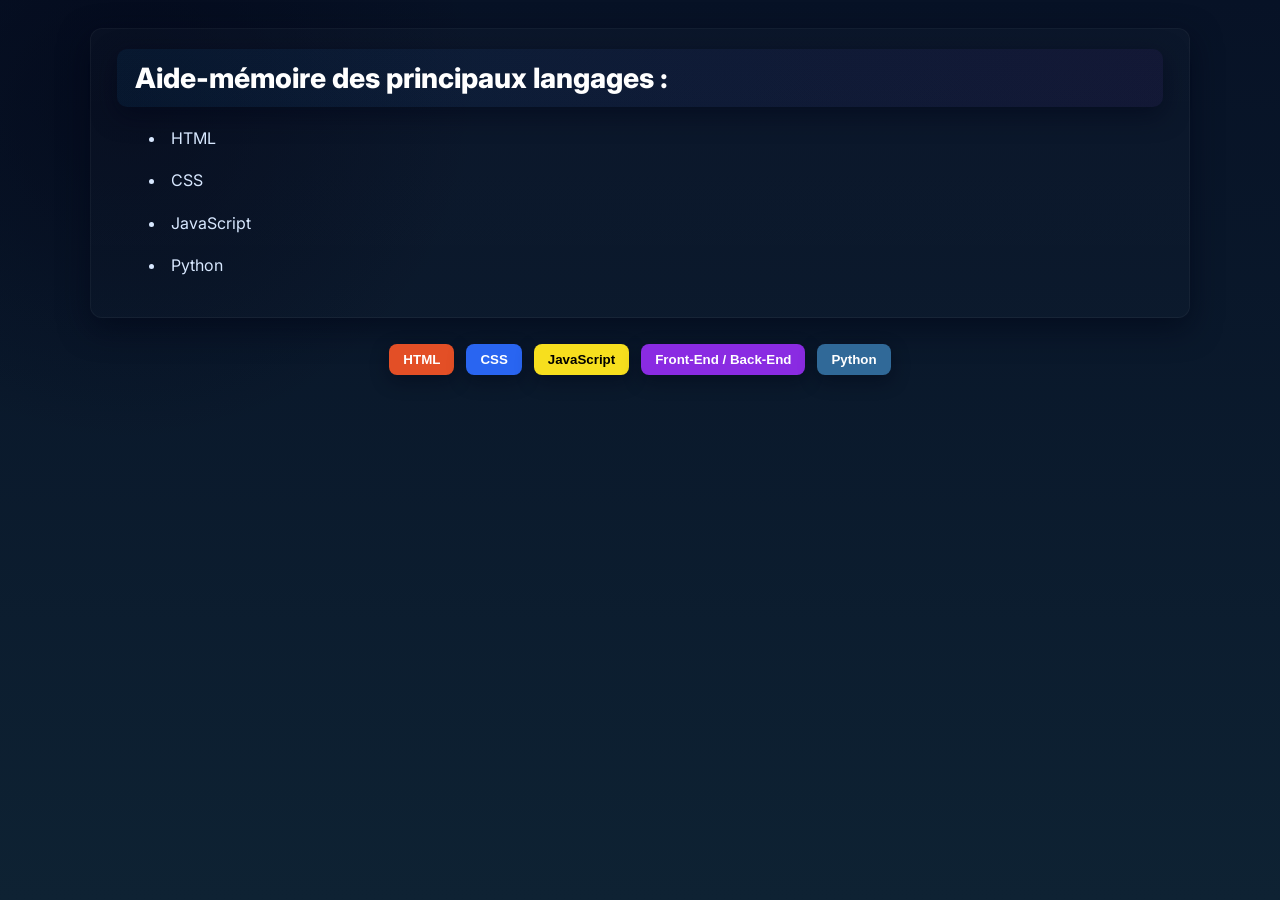
==== index.html @ 9231e0cc "Rename rmemory.html to index.html" ====
﻿<!DOCTYPE html>
<html lang="fr">
    <head>
        <meta charset="utf-8">
        <meta name="viewport" content="width=device-width, initial-scale=1.0">
        <title>Rmemory</title>   
        <link rel="stylesheet" href="rmemory.css">
    </head>
    <body>
        <button id="menuBtn" class="menu-btn HIDDEN" aria-label="Retour au menu" onclick="showContent('StartContent')">Menu</button>
        <div class="SHOW" id="StartContent">
        <h1>Aide-mémoire des principaux langages :</h1>
        <ul>
            <li>HTML</li>
            <li>CSS</li>
            <li>JavaScript</li>
            <li>Python</li>
        </ul>
            </div>

        <!-- Liste de boutons -->
        <div class="buttonContainer">
            <button type="button" class="btn html-btn" onclick="showContent('htmlContent')" aria-controls="htmlContent">HTML</button>
            <button type="button" class="btn css-btn" onclick="showContent('cssContent')" aria-controls="cssContent">CSS</button>
            <button type="button" class="btn js-btn" onclick="showContent('jsContent')" aria-controls="jsContent">JavaScript</button>
            <button type="button" class="btn js-adv-btn" onclick="showContent('jsComplexContent')" aria-controls="jsComplexContent">Front-End / Back-End</button>
            <button type="button" class="btn py-btn" onclick="showContent('pythonContent')" aria-controls="pythonContent">Python</button>
            <!-- global toggle removed per user request -->
        </div>




        <!-- Contenu HTML-->
        <div id="htmlContent" class="HIDDEN" role="region" aria-labelledby="htmlHeading">
            <h1 id="htmlHeading">HTML</h1>
            <p>Ici, on veras en premier les bases de l'HTML et on appronfondira.</p>
            

        <details>
            <summary>Les bases de l'HTML</summary>
            <h2>Les balises de bases:</h2>
            <p>C'est les premières balises à placer dans une page web pour créer du contenu.</p>
            
            <div class="console">
                <code>
                    
                    &lt;!doctype html&gt; 

                    <span class="console-marker">&lt;-- console --&gt;</span>
                </code>
            </div>
            <p>c'est normal que la console n'affiche rien. </p>
            <p>La balise "!doctype html" sert à commencer à coder en HTML, c'est aussi pour dire quelle version utiliser.</p>
            <p>Maintenant, voyons la suite</p>
            <div class="console">
                <code>
                    &lt;!doctype html&gt; 
                    &nbsp;&nbsp;&lt;head&gt;  
                    &nbsp;&nbsp;&nbsp;&nbsp;&lt;title&gt; titre de la page &lt;/title&gt; 
                    &nbsp;&nbsp;&lt;/head&gt; 
                    &nbsp;&nbsp;&lt;body&gt; 
                    &nbsp;&nbsp;&lt;/body&gt;  

                    <span class="console-marker">&lt;-- console --&gt;</span>
                </code>
            </div>
            <p>rien ne s'affiche et c'est normal, voyons chaqunes de ces balises.</p>
            <p>head c'est la zone où on vas mettre toutes les infos du site (title, lien avec le fichier css, etc).</p>
            <p>title c'est le titre de la page web (celui qui s'affiche en haut de l'onglet).</p>
            <p>body c'est la zone où on vas mettre tout le contenu visible de la page web.</p>
            <p> continuons sur ce qu'on peux mettre dans la balise body.</p>

            <h2>Les balises de contenu:</h2>
            <p>Les balises h1 à h6 créent des titres. Ainsi que les balises p pour les paragraphes.</p>
            <p>Les balises img permettent d'insérer des images dans la page. Aisni que les balises a pour les liens.</p>
            <p>La balise spéciale &lt;br&gt; est une balise sans fermeture pour insérer des espaces.</p>
            <p>Les balises div et span sont des conteneurs génériques pour regrouper d'autres éléments.</p>
            <p>Les balises ul, ol et li permettent de créer des listes. ul pour les listes non ordonnées, ol pour les listes ordonnées, et li pour les éléments de liste.</p>
            <p>Les balises comme input, button, textarea, select, permettent de créer des éléments d'interface interactifs.</p>
            <p>Voici un exemple d'input hors de la console:</p>
            <input type="text" placeholder="Text"> 
            <input type="password" placeholder="Password"> 
            <input type="checkbox" checked>
            <p id="span">checkbox</p> 
            <input type="email" placeholder="Email"> 
            <p>Pour cela, nous utilisons les éléments input avec différents attributs comme type et placeholder.</p> 

            <p>puis en final, nous avons details et summary pour créer des blocs repliables.</p>
            <p>Aisni que figure et figcaption pour les images et leurs légendes.</p>
            <p>Et enfin, fieldset et legend pour les groupes de champs de formulaire.</p>

            <h2>Les balises de head</h2>
            <p>Les balises meta fournissent des métadonnées sur le document HTML, telles que la description, les mots-clés, et les paramètres de viewport.</p>
            <div class="console">
                <code>
                    &lt;head&gt;  
                     &nbsp;&nbsp;&lt;meta charset="UTF-8"&gt; 
                     &nbsp;&nbsp;&lt;meta name="viewport" content="width=device-width, initial-scale=1.0"&gt; 
                     &nbsp;&nbsp;&lt;meta name="description" content="Description de la page"&gt; 
                    &lt;/head&gt;   

                    <span class="console-marker">&lt;-- console --&gt;</span>
                </code>
            </div>
            <p>Puis ensuite les attributs lang pour définir la langue du contenu (ex. <code>&lt;html lang="fr"&gt;</code>) et role pour améliorer l'accessibilité (ex. <code>role="navigation"</code>).</p>
        </details>


        
        <details>
         <summary>Les attributs HTML</summary>
            <h2>Les attributs HTML</h2>
            <p>Les attributs HTML sont des informations supplémentaires que l'on peut ajouter aux balises pour modifier leur comportement ou leur apparence.</p>
            <p>Par exemple, l'attribut href dans la balise a spécifie l'URL de destination du lien, et l'attribut src dans la balise img spécifie le chemin de l'image à afficher.</p>
            <p>Il existe de nombreux autres attributs HTML, tels que class, id, style, alt, title, target, et d'autres, chacun ayant une fonction spécifique.</p>
            <p>Comme par exemple, l'attribut class permet de donner un nom à un élément pour pouvoir le cibler en CSS, et l'attribut id permet de donner un nom unique à un élément.</p>
            <p>Ces noms pourront ensuite être utilisés dans les sélecteurs CSS et JavaScript (ou Python).</p>
            <p>Il y a aussi les balises strong et em pour indiquer l'importance et l'emphase du texte.</p>
        </details>
    </div>







        <!-- Contenu CSS -->
        <div id="cssContent" class="HIDDEN" role="region" aria-labelledby="cssHeading">
        <h1 id="cssHeading">CSS</h1>
        <p>Dans cette partie, on verra d'abord comment associer CSS à l'HTML, puis on développera les notions importantes plus en détail.</p>
    <details>
        <summary>Les bases du CSS</summary>
    <details>
        <summary>Associer CSS à l'HTML</summary>
        <h2>Associer CSS à l'HTML</h2>
        <p>Pour associer une feuille de style CSS à un document HTML, on utilise la balise &lt;link&gt; dans la section &lt;head&gt; du document HTML.</p>

        <div class="console">
            <code>
                &lt;head&gt; 
                &nbsp;&nbsp;&lt;link rel="stylesheet" href="styles.css"&gt; 
                &lt;/head&gt;  

                <span class="console-marker">&lt;-- console --&gt;</span>
                &lt;head&gt; 
                &nbsp;&nbsp;&lt;link rel="stylesheet" href="styles.css"&gt; 
                &lt;/head&gt;
            </code>
        </div>

        <p>Dans cet exemple, l'attribut rel spécifie le type de relation entre le document HTML et la feuille de style. Ici, stylesheet indique une feuille de style.</p>
        <p>L'attribut href indique le chemin vers le fichier CSS. Ici, il s'agit de styles.css</p>
    </details> 

    <details>
        <summary>Les sélecteurs CSS</summary>
        <h2>Les sélecteurs CSS</h2>
        <p>Les sélecteurs CSS sont utilisés pour cibler des éléments HTML spécifiques afin d'appliquer des styles.</p>
        <p>Il existe plusieurs types de sélecteurs : les sélecteurs de type, les sélecteurs de classe et les sélecteurs d'identifiant.</p>
        <p>Chaque sélecteur est suivi d'un bloc de déclaration entre accolades <code>{}</code> où les propriétés CSS sont définies.</p>

        <div id="console">
            <p>Sélécteur de type:</p>
            <code>
                p { 
                &nbsp;&nbsp;color: blue; 
                }  
            </code>
             <P>Sélecteur de classe (.element):</P>
            <code>
                .highlight { 
                &nbsp;&nbsp;background-color: yellow; 
                }  
            </code>
            <p>Sélecteur d'identifiant (#element):</p>
            <code>
                #main-title { 
                &nbsp;&nbsp;font-size: 24px; 
                }  

                &lt;-- console --&gt; 
            </code>
        </div>

        <p>Dans ces exemples, on montre trois types de sélecteurs : le sélecteur de type, de classe et d'identifiant.</p>
        <p>ils sont équipés de préfixes spécifiques pour les distinguer: {rien}, {.}, et {#}</p>
    </details>
    </details>
    
    <details>
        <summary>Les propriétés CSS intermédiaires</summary>
    <details>
        <summary>Les propriétés CSS</summary>
        <h2>Les propriétés CSS</h2>
        <p>Les propriétés CSS sont utilisées pour définir les styles à appliquer aux éléments HTML sélectionnés.</p>

        <div class="console">
                <code>
                    p { 
                    &nbsp;&nbsp;color: red; 
                    &nbsp;&nbsp;font-size: 16px; 
                    &nbsp;&nbsp;margin: 10px; 
                    }  

                    <span class="console-marker">&lt;-- console --&gt;</span>
            </code>
        </div>

        <p>Dans cet exemple, on applique trois propriétés CSS à tous les éléments &lt;p&gt; : color (couleur du texte), font-size (taille de la police) et margin (marge autour de l'élément).</p>
        <p>Chaque propriété est suivie de deux-points ":" et de la valeur correspondante, puis d'un point-virgule ";" à la fin.</p>
        <p>Il existe beaucoup d'autres propriétés, mais on les verra plus tard en détail.</p>
        <p>Voici une liste de propriétés importantes :</p>

        <div id="classes">
            <ol>
                <li><em>background-color</em> : définit la couleur de fond d'un élément.</li>
                <li><em>border</em> : définit les bordures d'un élément.</li>
                <li><em>border-radius</em> : arrondit les bords.</li>
                <li><em>background-image</em> : définit une image de fond pour un élément.</li>
                <li><em>background-position</em> : définit la position de l'image de fond.</li>
                <li><em>background-repeat</em> : définit si et comment l'image de fond se répète.</li>
                <li><em>box-shadow</em> : ajoute une ombre portée à un élément.</li>
                <li><em>box-sizing</em> : définit comment la taille totale d'un élément est calculée, en incluant ou excluant les bordures et le padding.</li>
                <li><em>clip-path</em> : permet de définir une zone de découpe pour un élément.</li>
                <li><em>color</em> : définit la couleur du texte.</li>
                <li><em>cursor</em> : permet de changer l'apparence du curseur de la souris lorsqu'il survole un élément.</li>
                <li><em>display</em> : contrôle la façon dont un élément est affiché (block, inline, flex, grid, etc.).</li>
                <li><em>filter</em> : applique des effets graphiques comme le flou ou la saturation à un élément.</li>
                <li><em>flex</em> : propriété raccourcie pour les éléments flexibles.</li>
                <li><em>flex-direction</em> : définit la direction principale des éléments flexibles.</li>
                <li><em>grid</em> : propriété raccourcie pour les conteneurs grid.</li>
                <li><em>grid-template-columns</em> : définit le nombre et la taille des colonnes d'une grille.</li>
                <li><em>grid-template-rows</em> : définit le nombre et la taille des lignes d'une grille.</li>
                <li><em>float</em> : permet de faire flotter un élément à gauche ou à droite.</li>
                <li><em>font-family</em> : spécifie la police de caractères à utiliser pour le texte.</li>
                <li><em>font-style</em> : permet de changer le style d'écriture, comme italic ou oblique.</li>
                <li><em>font-weight</em> : permet de régler l'épaisseur du texte, allant de normal à bold ou à des valeurs numériques.</li>
                <li><em>max-height</em> : définit la hauteur maximale d'un élément.</li>
                <li><em>max-width</em> : définit la largeur maximale d'un élément.</li>
                <li><em>min-height</em> : définit la hauteur minimale d'un élément.</li>
                <li><em>min-width</em> : définit la largeur minimale d'un élément.</li>
                <li><em>height</em> et <em>width</em> : définissent la hauteur et la largeur d'un élément.</li>
                <li><em>letter-spacing</em> : permet de contrôler l'espacement entre les caractères du texte.</li>
                <li><em>line-height</em> : permet de régler la hauteur de ligne du texte à l'intérieur d'un élément.</li>
                <li><em>margin</em> : définit l'espace entre un élément et les éléments environnants.</li>
                <li><em>opacity</em> : permet de régler la transparence d'un élément, allant de 0 à 1.</li>
                <li><em>object-fit</em> : définit la façon dont le contenu d'un élément remplacé est redimensionné pour s'adapter à son conteneur.</li>
                <li><em>outline</em> : définit une ligne autour d'un élément, en dehors de la bordure.</li>
                <li><em>overflow-x</em> : contrôle le débordement horizontal du contenu.</li>
                <li><em>overflow-y</em> : contrôle le débordement vertical du contenu.</li>
                <li><em>overflow</em> : gère le comportement du contenu qui dépasse les dimensions d'un élément.</li>
                <li><em>padding</em> : définit l'espace entre le contenu d'un élément et sa bordure.</li>
                <li><em>position</em> : définit la méthode de positionnement d'un élément (static, relative, absolute, fixed).</li>
                <li><em>pointer-events</em> : contrôle si un élément peut devenir la cible d'événements de la souris.</li>
                <li><em>text-align</em> : définit l'alignement du texte à l'intérieur d'un élément (left, right, center, justify).</li>
                <li><em>text-decoration</em> : permet d'ajouter des décorations au texte, comme le soulignement ou la ligne à travers.</li>
                <li><em>text-shadow</em> : ajoute une ombre au texte.</li>
                <li><em>user-select</em> : contrôle si l'utilisateur peut sélectionner le texte.</li>
                <li><em>white-space</em> : contrôle la façon dont les espaces blancs sont gérés dans un élément.</li>
                <li><em>word-break</em> : contrôle la façon dont les mots sont coupés à la fin d'une ligne.</li>
                <li><em>transform</em> : permet d'appliquer des transformations 2D ou 3D à un élément, comme la rotation, l'échelle ou la translation.</li>
                <li><em>transition</em> : permet de créer des effets de transition en douceur entre les états d'un élément lorsqu'une propriété change.</li>
                <li><em>visibility</em> : permet de contrôler la visibilité d'un élément, en le rendant visible, caché ou occupé de l'espace sans être visible.</li>
                <li><em>z-index</em> : permet de gérer la superposition des éléments positionnés, en définissant leur ordre d'empilement.</li>
            </ol>
        </div> 
        </details> 

        <details>
            <summary>Display</summary>
            <h2>Flexbox</h2>
            <p>Voici un exemple d'utilisation de Flexbox pour créer une mise en page flexible.</p>

            <div id="console">
                <code>
                    .container { 
                    &nbsp;&nbsp;display: flex; (flex; grid; inline; block; inline-block) 
                    &nbsp;&nbsp;flex-wrap: nowrap; (wrap; nowrap; wrap-reverse) 
                    &nbsp;&nbsp;flex-grow: 0; (basic value) 
                    &nbsp;&nbsp;flex-shrink: 1; (basic value) 
                    &nbsp;&nbsp;flex-basis: auto; (basic value) 
                    &nbsp;&nbsp;flex: 0 1 auto; (flex shorthand) 
                    &nbsp;&nbsp;flex-direction: row; (row; row-reverse; column; column-reverse) 
                    &nbsp;&nbsp;cross-axis: stretch; 
                    &nbsp;&nbsp;align-items: stretch; (par défaut stretch; center; start; end) 
                    &nbsp;&nbsp;justify-content: space-around; 
                    } 
                </code>
            </div>
            <h2>Grid</h2>
            <p>Voici un exemple d'utilisation de CSS Grid pour créer une mise en page en grille.</p>

            <div id="console">
                <code>
                    .container { 
                    &nbsp;&nbsp;display: grid; 
                    &nbsp;&nbsp;grid-template-columns: repeat(3, 1fr); (permet de définir la largeur des colonnes de la grille) 
                    &nbsp;&nbsp;grid-template-rows: auto; 
                    &nbsp;&nbsp;gap: 10px; (permet de définir l'espace entre les éléments de la grille) 
                    &nbsp;&nbsp;grid-template-areas: 
                    &nbsp;&nbsp;"header header header" 
                    &nbsp;&nbsp;"sidebar content content" 
                    &nbsp;&nbsp;"footer footer footer"; (définit les zones de la grille) 
                    &nbsp;&nbsp;grid-area: header; (permet de placer un élément dans une zone spécifique de la grille) 
                    &nbsp;&nbsp;align-items: center; (start, center, end, stretch : permet d'aligner les éléments verticalement au centre de leur cellule) 
                    &nbsp;&nbsp;justify-items: center; (start, center, end, stretch : permet d'aligner les éléments horizontalement au centre de leur cellule) 
                    &nbsp;&nbsp;justify-content: center; (permet d'aligner la grille elle-même au centre de son conteneur) 
                    &nbsp;&nbsp;grid: auto / auto; (permet de définir la taille des lignes et des colonnes de la grille) 
                    } 
                </code>
            </div>
        </details> 

    <details>
        <summary>Commentaires</summary>
        <h2>Commentaires</h2>
        <p>Les commentaires en CSS sont utilisés pour ajouter des notes ou des explications dans le code CSS sans affecter son fonctionnement.</p>

        <div id="console">
            <code>
                /* Ceci est un commentaire en CSS */ 
                p { 
                &nbsp;&nbsp;color: blue; /* Couleur du texte */ 
                }  

                &lt;-- console --&gt; 
            </code>
        </div>

        <p>Dans cet exemple, on montre comment écrire des commentaires en CSS en utilisant la syntaxe <code>/* commentaire */</code>.</p>
        <p>Les commentaires peuvent être placés n'importe où dans le code CSS et sont ignorés par le navigateur lors de l'interprétation du style.</p>
        <p>Il en existe aussi en HTML, JavaScript et Python :</p>
        <ul>
            <li>HTML : <code>&lt;!-- Ceci est un commentaire en HTML --&gt;</code></li>
            <li>JavaScript : <code>// Ceci est un commentaire sur une ligne</code></li>
            <li>JavaScript : <code>/* Ceci est un commentaire sur plusieurs lignes */</code></li>
            <li>Python : <code># Ceci est un commentaire en Python</code></li>
        </ul>
    </details>
    </details>
            </div>










        <!-- Contenu JavaScript-->
        <div id="jsContent" class="HIDDEN" role="region" aria-labelledby="jsHeading">
            <h1 id="jsHeading">JavaScript</h1>
            <p>Le Javascript est essentiel pour rendre une page web interactive. Il permet de manipuler le DOM (Document Object Model) pour modifier le contenu, la structure et le style d'une page web en temps réel.</p>
            <details>
                <summary>Variables en JavaScript</summary>
                <p>En JavaScript, les variables sont utilisées pour stocker des données et des valeurs. Il existe trois mots-clés principaux pour déclarer des variables : var, let et const.</p>
                <div id="console">
                    <code>
                        var nom = "Alice"; 
                        let age = 30; 
                        const isStudent = true;  

                        &lt;-- console--&gt; 
                    </code>
                </div>
             <p>let est une variable dont la valeur peut être modifiée après son initialisation. Ce qui n'est pas le cas de const. Cependant var est la seule à permettre la redéclaration d'une variable, tandis que let et const ne le permettent pas.</p>
             <p>La valeur de la variable est sois une chaîne de caractères, un nombre, un booléen, un tableau ou un objet.</p>
             <p>Voici quelques exemples:</p>
             <div id="console">
                    <code>
                        let nom = "Alice"; 
                        let age = 30; 
                        let isStudent = true; 
                        let fruits = ["apple", "banana", "orange"]; 
                        let person = { name: "Alice", age: 30, speak() {console.log("Hi !");}} 
                        console.log(nom, age, isStudent, fruits[0], person.name);  

                        &lt;-- console--&gt; 
                        > Alice 30 true apple Alice 
                    </code>
                </div>
             <p>Les variables peuvent également être destructurés et devenir des fonctions fléchées:</p>
             <div id="console">
                    <code>
                        let nom = ["Alice", "Bob", "Charlie"]; 
                        let [name1, name2, name3] = nom; 
                        console.log(name1 + ", " + name2 + ", " + name3);  

                        &lt;-- console--&gt; 
                        > Alice, Bob, Charlie 
                    </code>
                    <p>On utilise "," pour ignorer des éléments du tableau et "..." + name pour capturer les éléments restants dans un tableau. la destructuration fonctionne aussi avec les objets.</p>
                    <p>const [, name2, ...rest] = nom;</p>
                </div>
             <p>Ensuite les fonctions fléchées qui agissent comme des fonctions anonymes:</p>
             <div id="console">
                    <code>
                        const add = (a, b) => a + b; 
                        console.log(add(5, 3));  

                        &lt;-- console--&gt; 
                        > 8 
                    </code>
                </div>
             <p>Elles permettent de créer des fonctions plus concises et lisibles.</p>
             <p>Attention, les fonctions fléchés ne retournent pas toujours this. Si elles contiennent { } pour faire plusieurs lignes, il faudra utiliser le mot-clé return.</p>
             <div id="console">
                    <code>
                        function square(x) { 
                            return x * x; 
                        } 
                        console.log(square(5));  

                        &lt;-- console--&gt; 
                        > 25 
                    </code>
                </div>
             <p>Un autre outil utile est le Template Literals, utilisant les backticks (`)</p>
             <div id="console">
                    <code>
                        let name = "Alice"; 
                        let greeting = `Hello, ${name}!`; 
                        console.log(greeting);  

                        &lt;-- console--&gt; 
                        > Hello, Alice! 
                    </code>
                </div>
            </details> 
            <details>
                <summary>Tableaux, objets, boucles et DOM.</summary> 
                <details>
                    <summary>Tableaux</summary>
                    <p>Les tableaux sont des structures de données qui permettent de stocker plusieurs valeurs dans une seule variable. En JavaScript, les tableaux sont créés en utilisant des crochets [] et peuvent contenir des éléments de différents types.</p>
                    <div id="console">
                        <code>
                            let fruits = ["apple", "banana", "orange"]; 
                            console.log(fruits[0]); <p>// Accéder au premier élément</p> 
                            console.log(fruits.length); <p>// Obtenir la longueur du tableau</p>  

                            &lt;-- console--&gt; 
                            > apple 
                            > 3 
                        </code>
                    </div>
                    <p>La manipulation des tableaux est une compétence essentielle en JavaScript. Voici quelques méthodes couramment utilisées:</p>
                    <div id="console">
                        <code>
                           <p>Tout d'abord, on peut accéder à un élément spécifique du tableau en utilisant son index:</p>
                            let fruits = ["apple", "banana", "orange"]; 
                            console.log(fruits[1]); <p>// Accéder au deuxième élément</p>  

                            &lt;-- console--&gt; 
                            > banana  

                            <p>Ensuite, on peut ajouter un élément à la fin du tableau avec la méthode push:</p>
                            fruits.push("grape"); 
                            console.log(fruits);  

                            &lt;-- console--&gt; 
                            > ["apple", "banana", "orange", "grape"]  

                            <p>On peut également supprimer le dernier élément du tableau avec la méthode pop:</p>
                            fruits.pop(); 
                            console.log(fruits);  

                            &lt;-- console--&gt; 
                            > ["apple", "banana", "orange"]  

                            <p>Pour trier les éléments du tableau, on utilise la méthode sort:</p>
                            fruits.sort(); 
                            console.log(fruits);  

                            &lt;-- console--&gt; 
                            > ["apple", "banana", "orange"] 

                            <p>Voyons plus frofondement ce qui est possible avec les tableaux: Utilisons les outils .filter, .map, et .reduce dans des exemples concrets.</p>

                            fruits.map(function(element, index) { return element.toUpperCase(); }); 
                            
                            <p>.map permet de créer un nouveau tableau en appliquant une fonction à chaque élément du tableau d'origine.</p>

                            fruits.filter(function(x) { return x.length > 5; }); 
                            <p>.filter permet de créer un nouveau tableau contenant uniquement les éléments qui satisfont une condition spécifiée.</p>

                            fruits.reduce(function(accumulator, element) { return accumulator + element.length; }, 0); 
                            <p>.reduce permet de réduire le tableau à une seule valeur en appliquant une fonction d'accumulation à chaque élément du tableau.</p>
                        </code>
                    </div>
                    <p>La Structure des Tableaux:</p>
                    <p>On va voir plus visiblement comment coder des .map, .filter et .reduce. tout ça paraît complexe au départ, mais avec un peu de pratique, vous maîtriserez ces outils puissants.</p>

                    <div id="console">
                        <code>
                            let numbers = [1, 2, 3, 4, 5]; 
                            console.log(numbers);  

                            &lt;-- console--&gt;  
                            > [1, 2, 3, 4, 5] 

                            <p>Pour l'exemple, nous utiliserons uniquement .map, mais .filter et .reduce ont exactement les mêmes principes.</p>
                            <p>Tout d'abord, rappelons le tableau. Puis ajoutons lui .map</p>
                            numbers.map()
                            <p>Ce .map est vide, ajoutons lui une fonction.</p>
                            numbers.map(function() {})
                            <p> Ici on a ajouté la fonction .map avec les crochets pour ce qu'elle va exécuter. La fonction s'exécute sur chaque élément du tableau au rendu. 
                            La fonction prend deux paramètres: element et index. Element est l'élément du tableau sur lequel la fonction s'exécute, et index est l'index de cet élément dans le tableau. 
                            C'est à dire que Element est la valeur de l'élément, et index est sa position dans le tableau. 
                            Par exemple, si on a un tableau [10, 20, 30], element 10 aura Element = 10 et index = 0 .
                            </p>
                            console.log( numbers.map(function(element, index) { return element * index; }) );
                            <p>Chaques éléments du tableau sont multipliés par leur index, la valeur est renvoyée dans la console.</p>
                        </code>
                    </div>
                </details> 
                <details>
                    <summary>Json & Fonctions</summary>
                    <p>Json est un format de données léger utilisé pour échanger des données entre un client et un serveur. Les fonctions peuvent être ajoutées à un objet JSON pour lui donner des comportements spécifiques.</p>
                    <p>Pour transformer un objet en JSON, on utilise JSON.stringify(). Pour transformer un JSON en objet, on utilise JSON.parse().</p>
                    <p>C'est très simple à utiliser.</p>
                    
                    <p>Ensuite, les fonctions sont des parties du code éxécuté uniquement quand on les appelle. Avec eux arrivent les callbacks, et bien d'autres choses.</p>
                    <div id="console">
                        <code>
                            <p>Nous voulons crier "Alice !" dans la console. Pour cela, on écrit le mot clé function, ensuite le nom de la fonction avec des paranthèses et ses arguments, 
                            Et enfin les accolades pour le code à éxécuter. On y mettras le console.log("Alice !") 
                            </p>
                            function shout(name) { 
                            &nbsp;&nbsp; console.log(name + "!"); 
                            } 
                            <p>On peux faire des appels à cette fonction en passant un nom en argument. On peux aussi retourner la valeur de la fonction avec le mot clé return.</p>
                            function shout(name) { 
                            &nbsp;&nbsp; return name + "!"; 
                            } 
                            console.log(shout("Alice")); 
                        </code>
                    </div>
                    <p>Il est temps de lister les points qu'on a pas encore abordés:</p>
                            <ul>
                                <li>Les fonctions fléchées</li>
                                <li>Les fonctions anonymes</li>
                                <li>Les fonctions récursives</li>
                                <li>Les fonctions de rappel (callbacks)</li>
                                <li>Les fonctions asynchrones et les promesses</li>
                            </ul>
                    <div id="console">
                        <code>
                            <p>Les fonctions fléchées sont une syntaxe plus concise pour déclarer des fonctions, on les a déjà vues plus haut.</p>
                            <p>Les fonctions anonymes sont des fonctions sans nom, souvent utilisées comme arguments pour d'autres fonctions:</p>
                            
                            <p>Exemple de fonction anonyme passée à un appel:</p>
                            const numbers = [1, 2, 3]; 
                            numbers.forEach(function(number) { 
                            &nbsp;&nbsp; console.log(number); 
                            }); 
                            
                            <p>Les fonctions récursives s'appellent elles-mêmes pour résoudre un problème étape par étape:</p>
                            function factorial(n) { 
                            &nbsp;&nbsp; if (n <= 1) return 1; 
                            &nbsp;&nbsp; return n * factorial(n - 1); 
                            } 
                            console.log(factorial(5)); // 120 
                            
                            <p>Les fonctions de rappel (callbacks) sont des fonctions que l'on donne à une autre fonction pour qu'elle soit appelée plus tard:</p>
                            function doAfterDelay(callback) { 
                            &nbsp;&nbsp; setTimeout(callback, 1000); 
                            } 
                            doAfterDelay(function() { 
                            &nbsp;&nbsp; console.log('Callback appelé après 1 seconde'); 
                            }); 
                            
                            <p>Les fonctions asynchrones et les promesses permettent de gérer des opérations qui prennent du temps, comme des requêtes réseau:</p>
                            const p = new Promise((resolve, reject) => { 
                            &nbsp;&nbsp; setTimeout(() => resolve('Succès'), 500); 
                            }); 
                            p.then(result => console.log(result)) 
                            &nbsp;&nbsp; .catch(err => console.error(err)); 
                            
                            <p>Avec async/await, on écrit ce code de manière plus lisible :</p>
                            async function getData() { 
                            &nbsp;&nbsp; try { 
                            &nbsp;&nbsp;&nbsp;&nbsp; const result = await p; 
                            &nbsp;&nbsp;&nbsp;&nbsp; console.log(result); 
                            &nbsp;&nbsp; } catch (err) { 
                            &nbsp;&nbsp;&nbsp;&nbsp; console.error('Erreur:', err); 
                            &nbsp;&nbsp; } 
                            } 
                            getData(); 
                        </code>
                </details> 
                <details>
                    <summary>Boucles & Manipulation du DOM</summary>
                    <p>Il existe 3 boucles en JavaScript: for, while, et do...while</p>
                    <p>while est une boucle qui s'exécute tant qu'une condition est vraie.</p>
                    <p>for est une boucle qui s'exécute un nombre spécifique de fois en utilisant sa propre variable d'initialisation, de condition et d'incrémentation.</p>
                    <p>do...while est une boucle qui s'exécute au moins une fois, puis continue tant qu'une condition est vraie.</p>
                    <div id="console">
                        <code>
                            <p>Exemple de boucle for:</p>
                            for (let i = 0; i < 5; i++) { 
                            &nbsp;&nbsp; console.log("Itération " + i); 
                            }  

                            <p>Exemple de boucle while:</p>
                            let j = 0; 
                            while (j < 5) { 
                            &nbsp;&nbsp; console.log("Itération " + j); 
                            &nbsp;&nbsp; j++; 
                            }  

                            <p>Exemple de boucle do...while:</p>
                            let k = 0; 
                            do { 
                            &nbsp;&nbsp; console.log("Itération " + k); 
                            &nbsp;&nbsp; k++; 
                            } while (k < 5);  

                        </code>
                    </div>
                    <p>La manipulation du DOM en JavaScript permet de modifier dynamiquement le contenu et la structure d'une page web.</p>
                    <p>Il n'est cependant pas essentiel de manipuler le DOM avec ces méthodes. En général, on utilise des bibliothèques ou des frameworks pour simplifier cette manipulation comme le React.</p>
                    <p>Ici nous verrons les manipulations simples du DOM. Plus tard nous aborderons des techniques plus avancées: Le React.</p>
                    <p>Tout d'abord, il est important de comprendre comment accéder aux éléments du DOM. 
                    Pour cela, on utilise des méthodes comme getElementById, getElementsByClassName, querySelector et querySelectorAll. 
                    Ces méthodes permettent de sélectionner des éléments spécifiques dans le document HTML en fonction de leur identifiant, de leur classe ou de leur sélecteur CSS. 
                    En utilisant ces méthodes, on peut ensuite modifier le contenu, les attributs et les styles des éléments sélectionnés. 
                    C'est parti pour voir comment manipuler le DOM en JavaScript !
                    </p>
                    <div id="console">
                        <code>
                            <p>Exemple d'accès à un élément du DOM:</p>
                            const element = document.getElementById("monElement"); 
                            console.log(element);  

                            <p>Exemple de modification du contenu d'un élément:</p>
                            element.textContent = "Nouveau contenu"; 
                            console.log(element.textContent);  

                            <p>Exemple de gestion des classes d'un élément:</p>
                            element.classList.add("maClasse"); 
                            element.classList.remove("maClasse"); 
                            element.classList.toggle("maClasse"); 
                            element.classList.replace("ancienneClasse", "nouvelleClasse"); 
                            const present = element.classList.contains("maClasse"); 
                            console.log(present);  

                            <p>Exemple de création et suppression d'un élément:</p>
                            const nouveau = document.createElement("p"); 
                            nouveau.textContent = "Ceci est un nouveau paragraphe."; 
                            document.body.appendChild(nouveau); 
                            nouveau.remove(); 
                        </code>
                    </div>
                </details>
            </details> 
            <details> 
                <summary>Événements en JavaScript</summary>
                <details>
                    <summary>Introduction aux événements</summary>
                    <p>Les événements en JavaScript sont des actions ou des occurrences qui se produisent dans le navigateur (clics, double-clics, défilement, saisie, gestes tactiles, etc.). 
                    On peut y répondre en attachant des gestionnaires (handlers) ou des écouteurs (event listeners).</p>
                    <p>Voyons comment les utiliser dans notre code:</p>
                    <div id="console">
                        <pre><code>
                            <p>Exemple d'écouteur d'événement:</p>
                            const button = document.querySelector("button"); 
                            button.addEventListener("click", function() { 
                            &nbsp;&nbsp; console.log("Bouton cliqué !"); 
                            });  

                            <p>Exemple de gestionnaire d'événement:</p>
                            button.onclick = function() { 
                            &nbsp;&nbsp; console.log("Bouton cliqué !"); 
                            };  

                        </code></pre>
                    </div>
                    <p>Sur ces deux approches, l'approche avec `addEventListener` est généralement préférée car elle offre plus de flexibilité et de contrôle.</p>
                    <p>Il existe plusieurs types d'événements, comme `click`, `mouseover`, `keydown`, etc. Voici la liste complète:</p>
                    <ul>
                        <li>`click` - Clic sur un élément</li>
                        <li>`dblclick` - Double-clic sur un élément</li>
                        <li>`mouseover` - survol d'un élément</li>
                        <li>`keydown` - touche pressée</li>
                        <li>`keyup` - touche relâchée</li>
                        <li>`focus` - élément reçoit le focus</li>
                        <li>`blur` - élément perd le focus</li>
                        <li>`submit` - formulaire soumis</li>
                        <li>`change` - valeur d'un élément modifiée</li>
                        <li>`input` - saisie dans un champ de texte</li>
                        <li>`scroll` - défilement d'un élément</li>
                        <li>`resize` - redimensionnement de la fenêtre</li>
                        <li>`touchstart` - début d'un geste tactile</li>
                        <li>`touchmove` - mouvement d'un geste tactile</li>
                        <li>`touchend` - fin d'un geste tactile</li>
                        <li>`touchcancel` - annulation d'un geste tactile</li>
                    </ul>
                    <div id="console">
                        <pre><code>
                            <p>Apprendre à utiliser les événements en JavaScript. On va faire un bouton qui affiche un message dans la console quand on clique dessus.</p>
                            <P>Tout d'abord, on sélectionne le bouton :</P>
                            const button = document.querySelector("button"); 
                            <p>Ensuite, on ajoute un écouteur d'événement pour le clic :</p>
                            button.addEventListener("click", greetings) 
                            <p>Enfin, on définit la fonction qui sera appelée lors du clic :</p>
                            function greetings() { 
                            &nbsp;&nbsp; console.log("Hello World!"); 
                            } 
                        </code></pre>
                    </div>
                    <p>Il existe aussi RemoveEventListener pour retirer un écouteur d'événement :</p>
                    <div id="console" class="HIDDEN">
                        <code>
                            button.removeEventListener("click", greetings); 
                        </code>
                    </div>
                </details>
                <details>
                    <summary>Classes JavaScript</summary>
                       <p>Les classes en JavaScript sont un moyen de créer des objets réutilisables avec des propriétés et des méthodes.</p>
                       <p>Voici un exemple de classe simple :</p>
                       <div id="console">
                        <pre><code>
                            class Person { 
                            &nbsp;&nbsp; constructor(name, age) { 
                            &nbsp;&nbsp;&nbsp;&nbsp; this.name = name; 
                            &nbsp;&nbsp;&nbsp;&nbsp; this.age = age; 
                            &nbsp;&nbsp; } 
                            &nbsp;&nbsp; greet() { 
                            &nbsp;&nbsp;&nbsp;&nbsp; console.log(`Hello, my name is ${this.name} and I am ${this.age} years old.`); 
                            &nbsp;&nbsp; } 
                            }  

                            const alice = new Person("Alice", 30); 
                            alice.greet();  

                            &lt;-- console--&gt; 
                            > Hello, my name is Alice and I am 30 years old. 
                        </code></pre>
                       </div>
                       <p>Tout semble difficile à comprendre pour le moment. Voyons cela ensemble.</p>
                       <p>Voyons pas à pas comment marche les classes puis nous verons ensuite les héritages.</p>
                       <div id="console">
                        <pre><code>
                            <p>Tout d'abord, on crée une classe avec le mot clé class suivi du nom de la classe :</p>
                            class Person {} 
                            <p>Ensuite, on définit un constructeur qui est appelé lors de la création d'une instance de la classe. Il aura ici deux paramètres :</p>
                            class Person { 
                            &nbsp;&nbsp; constructor(name, age) {}} 
                            <p>Dans le constructeur, on peut initialiser les propriétés de l'objet avec this :</p>
                            class Person { 
                            &nbsp;&nbsp; constructor(name, age) { 
                            &nbsp;&nbsp;&nbsp;&nbsp; this.name = name; 
                            &nbsp;&nbsp;&nbsp;&nbsp; this.age = age; 
                            &nbsp;&nbsp; }} 
                            <p>Ensuite, on peut définir des méthodes pour interagir avec les instances de la classe :</p>
                            class Person { 
                            &nbsp;&nbsp; constructor(name, age) { 
                            &nbsp;&nbsp;&nbsp;&nbsp; this.name = name; 
                            &nbsp;&nbsp;&nbsp;&nbsp; this.age = age; 
                            &nbsp;&nbsp; } 
                            &nbsp;&nbsp; greet() { 
                            &nbsp;&nbsp;&nbsp;&nbsp; console.log(`Hello, my name is ${this.name} and I am ${this.age} years old.`); 
                            &nbsp;&nbsp; } 
                            }  

                            <p>Et enfin, on crée une instance de la classe avec le mot clé new :</p>
                            const alice = new Person("Alice", 30); 
                            alice.greet();  

                            &lt;-- console--&gt; 
                            > Hello, my name is Alice and I am 30 years old. 
                        </code></pre>
                       </div>
                </details>
                <details>
                    <summary>Héritage en JavaScript</summary>
                    <p>L'héritage en JavaScript permet à une classe d'hériter des propriétés et des méthodes d'une autre classe. Cela favorise la réutilisation du code et la création de hiérarchies d'objets.</p>
                    <p>Voici un exemple d'héritage simple :</p>
                    <div id="console">
                        <pre><code>
                            class Animal { 
                            &nbsp;&nbsp; constructor(name) { 
                            &nbsp;&nbsp;&nbsp;&nbsp; this.name = name; 
                            &nbsp;&nbsp; } 
                            &nbsp;&nbsp; speak() { 
                            &nbsp;&nbsp;&nbsp;&nbsp; console.log(`${this.name} makes a sound.`); 
                            &nbsp;&nbsp; } 
                            }  

                            class Dog extends Animal { 
                            &nbsp;&nbsp; speak() { 
                            &nbsp;&nbsp;&nbsp;&nbsp; console.log(`${this.name} barks.`); 
                            &nbsp;&nbsp; } 
                            }  

                            const dog = new Dog("Rex"); 
                            dog.speak();  

                            &lt;-- console--&gt; 
                            > Rex barks. 
                        </code></pre>
                    </div>
                    <p>Dans cet exemple, la classe Dog hérite de la classe Animal. La méthode speak() est redéfinie dans la classe Dog pour fournir un comportement spécifique.</p>
                    <p>On peut aussi utiliser le mot clé super pour appeler le constructeur de la classe parente :</p>
                    <div id="console">
                        <pre><code>
                            class Dog extends Animal { 
                            &nbsp;&nbsp; constructor(name, breed) { 
                            &nbsp;&nbsp;&nbsp;&nbsp; super(name); 
                            &nbsp;&nbsp;&nbsp;&nbsp; this.breed = breed; 
                            &nbsp;&nbsp; } 
                            &nbsp;&nbsp; speak() { 
                            &nbsp;&nbsp;&nbsp;&nbsp; console.log(`${this.name} the ${this.breed} barks.`); 
                            &nbsp;&nbsp; } 
                            }  

                            const dog = new Dog("Rex", "Labrador"); 
                            dog.speak();  

                            &lt;-- console--&gt; 
                            > Rex the Labrador barks. 
                        </code></pre>
                    </div>
                    <p>Dans cet exemple, la classe Dog hérite de la classe Animal. La méthode speak() est redéfinie dans la classe Dog pour fournir un comportement spécifique.</p>
                    <p>On peut aussi utiliser le mot clé super pour appeler le constructeur de la classe parente :</p>
                </details>
            </details> 
            <details>
                    <summary>Asynchrone</summary>
                    <p>Le code Asynchrone et Sychrone est quelque chose de spécial dont a vaguement parler auparavant.</p>
                    <p>Le code synchrone s'exécute ligne par ligne, tandis que le code asynchrone permet à certaines opérations (comme les requêtes réseau ou les timers) de s'exécuter plus tard, sans bloquer le fil principal.</p>
                    <p>On avait déjà vu les fonctions asynchrones, et maitenant nous allons découvrir d'autres concepts asynchrones.</p>
                    <div id="console" class="HIDDEN">
                        <code>
                            <p>Exemple de code synchrone :</p>
                            console.log("Début"); 
                            console.log("Fin");  

                            &lt;-- console--&gt; 
                            > Début 
                            > Fin  

                            <p>Exemple de code asynchrone avec setTimeout :</p>
                            console.log("Début"); 
                            setTimeout(function() { 
                            &nbsp;&nbsp; console.log("Asynchrone"); 
                            }, 1000); 
                            console.log("Fin");  

                            &lt;-- console--&gt; 
                            > Début 
                            > Fin 
                            > Asynchrone (après 1 seconde)  
                        </code>
                    </div>
                    <p>Deux concepts asynchrones importants sont SetTimeout et SetInterval.</p>
                    <p>SetTimeout permet d'exécuter une fonction après un certain délai (en millisecondes). 
                        SetInterval permet d'exécuter une fonction de manière répétée à intervalles réguliers. 
                        ClearInterval permet d'arrêter un intervalle. C'est secondaire mais utilise pour la gestion des performances.</p>
                    <p>Le reste des concepts asynchrones ont été abordés dans les sections précédentes.</p>
            </details> 
        </div>





        <!-- Contenu JS Avancé-->
        <div id="jsComplexContent" class="JS HIDDEN" role="region" aria-labelledby="jsComplexHeading">
            <h1 id="jsComplexHeading">Front-End / Back-End</h1>
            <details>
                <summary>React</summary>
                <p>Le réact est une bibliothèque JavaScript pour construire des interfaces utilisateur.</p>
                <p>Celui-ci permet de créer des applications web interactives de manière efficace en utilisant le JSX.</p>
                <p>Nous allons découvrir les concepts de base de React dans cette section.</p>

                <details>
                    <summary>Fichiers</summary>
                    <p>Tout d'abord, créons un fichier `index.html`, ensuite un fichier `app.jsx` et un fichier `style.css`.</p>
                    <p>Comme ont le fait d'abord, on relie les fichiers dans le fichier `index.html`.</p>
                    <p>Relier le fichier `app.jsx` a une manière différente que de relier des simples fichiers JavaScript:</p>
                    <div id="console">
                        <code>
                            &lt;script type="text/babel" src="app.jsx"&gt;&lt;/script&gt;
                        </code>
                    </div>
                    <p>En fait, il est aussi possible de relier d'autres fichiers JSX dans un fichier JSX.</p>
                    <p>Dans le fichier `app.jsx`, on peut importer d'autres composants JSX:</p>
                    <div id="console">
                        <code>
                            import React from 'react';
                            import app2 from './app2.jsx';
                        </code>
                    </div>
                    <p>Dans ce cas, le composant `app2` peut être utilisé dans le composant `app.jsx`. <br>
                    Nous devons aussi importer React ;-</p>
                    <p>Passons au grandes choses...</p>
                </details>

                <details>
                    <summary>JSX</summary>
                    <p>Le JSX est une syntaxe qui permet d'écrire du HTML dans du JavaScript. Il est utilisé dans React pour définir la structure des composants.</p>
                    <p>Voici un exemple simple de composant React utilisant JSX :</p>
                    <div id="console">
                        <code>
                            function App() {
                            &nbsp;&nbsp; return (
                            &nbsp;&nbsp;&nbsp;&lt;div&gt;
                                &nbsp;&nbsp;&nbsp;&nbsp;&lt;h1&gt;Bonjour, monde !&lt;/h1&gt;
                            &nbsp;&nbsp;&nbsp;&lt;/div&gt;
                            &nbsp;&nbsp; );
                            }
                        </code>
                    </div>
                    <p>Point important: nous ne pouvons retourner qu'un seul élément racine. Nous pouvons aussi retourner <></> qui n'est pas un élément HTML valide.</p>
                    <p>En fait <></> est une syntaxe valide en JSX. C'est ce qu'on appelle un "fragment". C'est une abréviation pour "React Fragment".</p>
                    <p>parlons maintenant de la gestion des états dans React et des props:</p>
                    <div id="console">
                        <code>
                            import React, { useState } from 'react';

                            function Counter() {
                            &nbsp;&nbsp; const [count, setCount] = useState(0);

                            &nbsp;&nbsp; return (
                            &nbsp;&nbsp;&nbsp;&lt;div&gt;
                                &nbsp;&nbsp;&nbsp;&nbsp;&lt;p&gt;Vous avez cliqué {count} fois&lt;/p&gt;
                                &nbsp;&nbsp;&nbsp;&nbsp;&lt;button onClick={() =&gt; setCount(count + 1)}&gt;
                                &nbsp;&nbsp;&nbsp;&nbsp;Cliquez ici
                                &nbsp;&nbsp;&nbsp;&nbsp;&lt;/button&gt;
                            &nbsp;&nbsp;&nbsp;&lt;/div&gt;
                            &nbsp;&nbsp; );
                            }
                        </code>
                    </div>
                    <p>Ici on importe `useState` depuis React pour gérer l'état du composant. Il permet de sauvegarder et mettre à jour la valeur d'une variable dans un composant React en temps réel.</p>
                    <p>Ensuite on crée une variable d'état avec `useState`, avec valeur par défaut de 0.</p>
                    <p>Dans le rendu, on utilise `count` pour afficher la valeur de l'état et `setCount` pour mettre à jour cette valeur.</p>
                    <p>Ici on n'as que utilise la variable d'état, mais pas encore les props. Voici un exemple de composant utilisant les props :</p>
                    <div id="console">
                        <code>
                            <p>Dans le fichier parent app.jsx</p>
                            import React from 'react';
                            import { CreateRoot } from 'react-dom/client';
                            import Greeting from './greeting.jsx'; <br>
                            const rootElement = document.getElementById('root');
                            const root = CreateRoot(rootElement);
                            root.render(&lt;Greeting name="Alice" /&gt;);

                            <p>Dans le fichier enfant greeting.jsx</p>
                            function Greeting(props) {
                            &nbsp;&nbsp; return &lt;h1&gt;Bonjour, {props.name} !&lt;/h1&gt;;
                            }
                            export default Greeting;

                            &lt;--console--&gt;
                            > Bonjour, Alice !
                        </code>
                    </div>
                    <p>Dans cet exemple, le composant `Greeting` reçoit une prop `name` et l'utilise pour afficher un message personnalisé. Le composant `App` passe la valeur "Alice" à la prop `name` du composant `Greeting`.</p>
                    <p>Les props permettent de passer des données d'un composant parent à un composant enfant, ce qui rend les composants plus réutilisables et flexibles.</p>
                    <p>Ce qu'il faut retenir, c'est que les props sont une manière de faire communiquer les composants entre eux. Cependant la communication demande d'utiliser le root, ce qui est long.</p>
                    <p>export est utilisé pour rendre un composant accessible depuis d'autres fichiers.</p>
                    <p>import est utilisé pour importer des composants ou des fonctions depuis d'autres fichiers. écrire {} dans l'import permet de spécifier les éléments à importer.</p>
                    <p>Toutes expressions intégrées doivent être encloses dans des accolades {}.</p> <br>
                    <p>Point intéréssant, pour appliquer des styles CSS à un composant React, on peux importer un fichier CSS dans le composant:</p>
                    <div id="console">
                        <code>
                            import React from 'react';
                            import './style.css';

                            function App() {
                            &nbsp;&nbsp; return (
                                &lt;h1 className="greeting"&gt;Bonjour, Alice !&lt;/h1&gt;
                            );
                            }
                            export default App;
                        </code>
                    </div>
                    <p>On peux alors aussi utiliser la propriété `style`, cependant elle n'attend pas une chaîne de caractères mais un objet JavaScript.</p>
                </details>
                <details>
                    <summary>useEffect, Router et abréviations</summary>
                    <details>
                        <summary>Abréviations et useEffect</summary>
                        <p>Des abréviations sont souvent utilisées dans React pour simplifier le code. Par exemple, faire un if else peut être simplifié en utilisant l'opérateur ternaire:</p>
                        <div id="console">
                            <code>
                                <p>Exemple d'utilisation de l'opérateur ternaire :</p>
                                const isLoggedIn = true; 
                                const message = isLoggedIn ? "Bienvenue !" : "Veuillez vous connecter."; 
                                console.log(message);
                            </code>
                        </div>
                        <p>Il existe également d'autres abréviations couramment utilisées dans React, comme le et "&&" et ou "||":</p>
                        <p>Le hook `useEffect` est utilisé pour gérer les effets secondaires dans les composants fonctionnels. Il permet d'exécuter du code après le rendu du composant, comme des appels API ou des abonnements.</p>
                        <div id="console">
                            <code>
                                <p>Exemple d'utilisation de l'opérateur && :</p>
                                const isLoggedIn = true;
                                const message = isLoggedIn && "Bienvenue !";
                                console.log(message);

                                <p>Exemple d'utilisation de l'opérateur || :</p>
                                const name = "";
                                const greeting = name || "Bonjour, invité !";
                                console.log(greeting);
                            </code>
                        </div>
                        <p>`&&` est utilisé pour conditionner l'exécution d'une expression. Si la première valeur est vraie, la deuxième valeur est retournée.
                            <br> 
                            `||` est utilisé pour fournir une valeur par défaut. Si la première valeur est fausse, la deuxième valeur est retournée.
                        </p>
                        <p>Voici différentes valeures de false: </p>
                        <ul>
                            <li>`false`</li>
                            <li>`0`</li>
                            <li>`""` (chaîne vide)</li>
                            <li>`null`</li>
                            <li>`undefined`</li>
                        </ul>
                        <p>Il est plus courant d'utiliser `? :` plutôt que les opérateurs `&&` et `||`.</p> <br>
                        <p>Le hook `useEffect` est utilisé pour gérer les effets secondaires dans les composants fonctionnels. Il permet d'exécuter du code après le rendu du composant, comme des appels API ou des abonnements.</p>
                        <div id="console">
                            <code>
                                <p>Exemple d'utilisation de useEffect :</p>
                                import React, { useState, useEffect } from 'react';

                                function Example() {
                                &nbsp;&nbsp; const [count, setCount] = useState(0);

                                &nbsp;&nbsp; useEffect(() =&gt; {
                                    &nbsp;&nbsp;&nbsp;&nbsp; document.title = `Vous avez cliqué ${count} fois`;
                                &nbsp;&nbsp; }, [count]); // Le tableau de dépendances indique que l'effet doit être exécuté lorsque 'count' change

                                &nbsp;&nbsp; return (
                                    &lt;div&gt;
                                        &lt;p&gt;Vous avez cliqué {count} fois&lt;/p&gt;
                                        &lt;button onClick={() =&gt; setCount(count + 1)}&gt;
                                            Cliquez ici
                                        &lt;/button&gt;
                                    &lt;/div&gt;
                                );
                                }
                            </code>
                        </div>
                    </details>

                    <details>
                        <summary>Fetch et promises</summary>
                        <p>Le Fetch est une méthode pour effectuer des requêtes HTTP dans JavaScript. Il renvoie une promesse qui peut être utilisée pour gérer les réponses.</p>
                        <div id="console">
                            <code>
                                fetch('https://api.example.com/data')
                                    .then(response => response.json())
                                    .then(data => {
                                        // Traiter les données
                                    })
                                    .catch(error => {
                                        // Gérer les erreurs
                                    });
                            </code>
                        </div>
                    </details>

                    <details>
                        <summary>Router</summary>
                        <p>Le Router est une bibliothèque qui permet de gérer la navigation entre différentes pages ou vues dans une application React. Il permet de définir des routes et de rendre des composants spécifiques en fonction de l'URL.</p>
                        <p>Voici un exemple simple d'utilisation du Router :</p>
                        <div id="console">
                            <code>
                                import React from 'react';
                                import { BrowserRouter, Routes, Route, Link} from 'react-router-dom';
                                import Home from './Home';
                                import About from './About';

                                function App() {
                                &nbsp;&nbsp; return (
                                    &lt;BrowserRouter&gt;
                                        &lt;nav&gt;
                                            &lt;Link to="/"&gt;Accueil&lt;/Link&gt;
                                            &lt;Link to="/about"&gt;À propos&lt;/Link&gt;
                                        &lt;/nav&gt;
                                        &lt;Routes&gt;
                                            &lt;Route path="/" element={&lt;Home /&gt;} /&gt;
                                            &lt;Route path="/about" element={&lt;About /&gt;} /&gt;
                                        &lt;/Routes&gt;
                                    &lt;/BrowserRouter&gt;
                                );
                                }
                            </code>
                        </div>
                        <p>Ici, nous avons utilisé le Router pour gérer la navigation entre les différentes pages de notre application.</p>
                        <p>On a donc défini des routes pour chaque page et utilisé le composant Link pour naviguer entre elles.</p>
                        <p>Faut imaginer ça comme un système de navigation qui permet de basculer entre les différentes vues de notre application.</p>
                        <p>On peux aussi utilsier useNavigate et useLocation, mais ce n'est pas obligatoire.</p>
                    </details>
                </details>
            </details>
            <details>
                <summary>Express</summary>
                <details>
                    <summary>Introduction à Express</summary>
                    <p>Express est un framework web pour Node.js qui simplifie la création d'applications web et d'API. Il fournit des fonctionnalités pour gérer les routes, les requêtes et les réponses HTTP.</p>
                    <p>Entre autres, express agit comme middleware (je fait ça avant toi).</p>
                    <p>Voici un exemple simple d'application Express :</p>
                    <div id="console">
                        <code>
                            <p>Mise en place d'Express :</p>
                            const express = require('express');
                            const app = express();

                            <p>Configuration du port :</p>
                            const port = 3000;
                        </code>
                    </div>
                <p>Dans cette exemple, nous avons créé une application Express simple qui écoute sur le port 3000</p>
                <p>On peux aussi exporter et importer des modules dans notre application Express:</p>
                <div id="console">
                        <code>
                            <p>Dans le fichier server.js :</p>
                            const routes = require('./routes');

                            app.use('/api', routes);
                            export default app;

                            <p>Dans le fichier routes.js :</p>
                            import app from './server.js';
                            const router = express.Router();

                            router.get('/data', (req, res) =&gt; {
                                res.json({ message: 'Données récupérées avec succès !' });
                            });

                            module.exports = router;
                        </code>
                    </div>
                    <p>routes est une variable qui récupère les routes définies et app.use('/api', routes) les utilise dans l'application principale sous le chemin '/api'<br>
                    Dans le fichier routes.js, on récupère app qui avait été exporté, et on crée un router Express pour définir les routes. router.get() crée une route "/data" qui répond avec un message JSON.</p>
                    <p>Ce qu'il faut retenir, imaginons https://example.com/api/data, l'adresse du site c'est https://example.com et /api c'est le chemin de l'API et /data est le chemin spécifique à la route.</p>
                    <p>Pour importer exporter plusieurs objets, on peut utiliser les exportations nommées et les importations avec { } (et même les renommer ex: import {pi as malware, john})</p>                
                    <p>Les routes dans Express peuvent inclure des paramètres qui permettent de capturer des valeurs spécifiques dans l'URL.</p>
                <div id="console">
                    <code>
                        <p>Exemple de route avec paramètre :</p>
                        app.get('/users/:id', (req, res) =&gt; {
                            const userId = req.params.id;
                            res.json({ id: userId });
                        });
                    </code>
                </div>
                <p>Dans cet exemple, le paramètre `:id` capture la valeur de l'ID utilisateur dans l'URL. sur https://example.com/api/users/123, l'ID utilisateur est 123.</p>
                <p>Nous utilisons get pour récupérer les données. Il y a aussi d'autres méthodes HTTP: post, put, delete et patch</p>
                <p>Get permet de récupérer des ressources. Post permet de créer de nouvelles ressources. Put permet de mettre à jour une ressource existante. Delete permet de supprimer une ressource. Patch permet de mettre à jour partiellement une ressource.</p>
                <p>Différentes manières ensuite de répondre aux requêtes HTTP :</p>
                <div id="console">
                    <code>
                        <p>Exemple de réponse avec res.send :</p>
                        app.get('/hello', (req, res) =&gt; {
                            res.send('Hello World!');
                        });

                        <p>Exemple de réponse avec res.json :</p>
                        app.get('/data', (req, res) =&gt; {
                            res.json({ message: 'Données récupérées avec succès !' });
                        });

                        <p>Exemple de réponse avec res.status :</p>
                        app.get('/error', (req, res) =&gt; {
                            res.status(200).send('OK');
                        });
                    </code>
                </div>
                <p>.send envoie une réponse simple sous forme de chaîne de caractères. .json envoie une réponse JSON. .status permet de définir le code de statut HTTP de la réponse.</p>
                <p>Enfin, il y a req.body pour accéder aux données envoyées dans le corps de la requête (souvent utilisé avec POST et PUT).</p>
                <div id="console">
                    <code>
                        <p>Exemple d'utilisation de req.body :</p>
                        app.use(express.json()); <p>Nous verons ça plus tard, juste ignore le ;-</p>

                        app.post('/submit', (req, res) =&gt; {
                            const data = req.body;
                            res.json({ received: data });
                        });
                    </code>
                </div>
                <p>On récupère les données envoyées dans le corps de la requête en utilisant req.body.</p>
                </details>
                
                <details>
                    <summary>Middleware</summary>
                    <p>Les middlewares sont des fonctions qui s'exécutent pendant le cycle de vie d'une requête HTTP dans une application Express. Ils peuvent être utilisés pour effectuer des tâches telles que l'authentification, la journalisation, la validation des données, etc.</p>
                    <p>Pour en dire bref, les middlewares sont des fonctions intermédiaires qui permettent de manipuler les requêtes et réponses HTTP dans une application Express.</p>
                    <p>Voici un exemple simple de middleware :</p>
                    <div id="console">
                        <code>
                            <p>Exemple de middleware :</p>
                            app.use(express.json()); <p>permet de parser le corps des requêtes JSON</p>
                            <p>ou</p>
                            app.use(express.urlencoded()); <p>permet de parser le corps des requêtes URL-encoded</p>
                            <p>Parser signifie "analyser" ou "traiter" au cas où.</p>

                            <p>Donc:</p>
                            app.use(express.json());

                            const myMiddleware = (req, res, next) =&gt; {
                                console.log('Middleware exécuté !');
                                next();
                            };
                            app.use(myMiddleware);
                        </code>
                    </div>
                    <p>Dans le code ci-dessus, nous créons la variable `myMiddleware` qui contient une fonction middleware. Nous l'utilisons ensuite avec `app.use(myMiddleware)` pour l'appliquer à toutes les routes.</p>
                    <p>Il y a aussi une manière de procéder différement.</p>
                    <p>Clarifions, express.json() est un middleware déjà intégré à Express.js qui permet de lire les body des requêtes JSON, qui sont des données structurées au format JSON comme les objets JavaScript.</p>
                    <div id="console">
                        <code>
                            <p>Exemple de middleware spécifique :</p>
                            const myMiddleware = (req, res, next) =&gt; {
                                console.log('Middleware exécuté !');
                                next();
                            };

                            app.put('/hello', myMiddleware, (req, res) =&gt; {
                                const name = req.body.name;
                                res.send(`Hello ${name}!`);
                            });
                            app.use(express.json());
                        </code>
                    </div>
                    <p>Dans cet exemple, le middleware `myMiddleware` est appliqué uniquement à la route `/hello`. Il s'exécutera avant le gestionnaire de la route et affichera "Middleware exécuté !" dans la console.</p>
                    <p>petit exemple avec 2 middlewares:</p>
                    <div id="console">
                        <code>
                            <p>Exemple de deux middlewares :</p>
                            const middleware1 = (req, res, next) =&gt; {
                                console.log('Middleware 1 exécuté !');
                                next();
                            }; <p>Avec next() on passe au middleware suivant, sans next(), on coupe la chaîne de middleware. next() va chercher le prochain middleware dans la chaîne ou ceux par app.use()</p>

                            const middleware2 = (req, res, next) =&gt; {
                                console.log('Middleware 2 exécuté !');
                                next();
                            };

                            app.get('/hello', middleware1, middleware2, (req, res) =&gt; {
                                res.send('Hello World!');
                            }); <p>ici, définir middleware2 n'est pas nécessaire si middleware2 est dans la chaîne de middlewares.</p>
                        </code>
                    </div>
                </details>

                <details>
                    <summary>Middlewares avec routes</summary>
                    <div id="console">
                        <code>
                            <p>App.js</p>
                            const express = require('express');
                            const app = express();
                            const router = express.Router();

                            const UserRoutes = require('./userRoutes');

                            module.exports = router;

                            <p>Router.js</p>
                            router.route('/item/:id').get((req, res) =&gt; {
                                res.send('Get a book');
                            }).put((req, res) =&gt; {
                                res.send('Update a book');
                            }).delete((req, res) =&gt; {
                                res.send('Delete a book');
                            });
                        </code>
                    </div>
                    <p>Il y a beaucoup de chose à expliquer, voici une liste d'infos :</p>
                    <ul>
                        <li>const router = express.Router(); : Crée un mini router Express.</li>
                        <li>UserRoutes : Importe un autre routeur Express.</li>
                        <li>router.route() permet de définir plusieurs méthodes HTTP pour une même route. <br>
                        Tu aurais dû faire router.get() puis router.put() etc. Sauf que tu fait router.route().get(get).put(put).delete(delete)</li>
                        <li>router.use() : Applique un middleware à toutes les routes du routeur. N'était pas dans l'exemple précédent.</li>
                        <li>router.route().all((req, res, next) => { ... }) : Applique un middleware à toutes les méthodes HTTP d'une route.</li>
                    </ul>
                    <p>Pour router.route().all([x, y]), x et y peuvent être des middlewares prédéfinis à l'avance et dont la référence est passée en paramètre. Les [ ] représentent un tableau de middlewares, pas nécessaire si il n'y en a qu'un seul.</p>
                    <p>Si nous voulons qu'une seule des routes déclanche le middleware, nous pouvons l'appliquer directement à cette route.</p>
                    <div id="console">
                        <code>
                            <p>Middlewares avec .all()</p>
                            const express = require('express');
                            const app = express();



                            const middleware1 = (req, res, next) =&gt; {
                                console.log('Middleware 1 exécuté !');
                                next();
                            };

                            const middleware2 = (req, res, next) =&gt; {
                                console.log('Middleware 2 exécuté !');
                                next();
                            };

                            router.route('/item/:id')
                                .all(middleware1)
                                .get(middleware2, (req, res) =&gt; {
                                    res.send('Get a book');
                                })
                                .put((req, res) =&gt; {
                                    res.send('Update a book');
                                })
                                .delete((req, res) =&gt; {
                                    res.send('Delete a book');
                                });
                        </code>
                    </div>
                    <p>.get, .put et .delete éxécutent middleware1, et .get utilise middleware2 en plus.</p>
                    <p>Il existe aussi fetch() qui permet de faire des requêtes HTTP (c'est une fonction cliente), res.redirect(301, "/new-path") qui redirige vers une autre route. <br>
                    le code 301 représente une redirection permanente. 302 représente une redirection temporaire.</p>
                </details>

                <details>
                    <summary>req. et erreurs</summary>
                    <p>Déjà, tu es arrivé jusqu'ici, et je tiens à te féliciter pour ton avancée. Ce chapitre a déjà été traîté mais permet de faire un bon rappel.</p>
                    <p>Nous verons req.params, req.query et req.body. Nous les différencierons dans les exemples. puis nous verrons les codes d'erreurs qu'on peux utiliser.</p>
                    <div id="console">
                        <code>
                            <p>Exemple d'utilisation de req.params :</p>
                            <p>L'url est https://example.com/users/123</p>
                            app.get('/users/:id', (req, res) =&gt; {
                                const userId = req.params.id;
                                res.json({ id: userId });
                            }); <p>Dans cet exemple, `userId` contient la valeur du paramètre `id` de l'URL. req.params.id permet de récupérer cette valeur. <br>
                            S'il y a plusieurs paramètres, ils peuvent être accessibles via `req.params`:</p>
                            const [id, name] = req.params; <p>Dans cet exemple, nous récupérons les valeurs des paramètres `id` et `name` dans une variable déstructurée.</p>

                            <p>Exemple d'utilisation de req.query :</p>
                            <p>l'url est https://example.com/search?q=python</p>
                            app.get('/search', (req, res) =&gt; {
                                const query = req.query.q;
                                res.json({ query: query });
                            }); <p>Dans cet exemple, `query` contient la valeur du paramètre `q` de l'URL. req.query.q permet de récupérer cette valeur.</p>
                            <p>La valeur du query est un objet, dans l'url ce serais search?q=17&a=1 - les paramètres sont séparés par des & et après le ?</p>

                            <p>Exemple d'utilisation de req.body :</p>
                            <p>l'url est https://example.com/submit</p>
                            app.post('/submit', (req, res) =&gt; {
                                const data = req.body;
                                res.json({ received: data });
                            }); <p>Dans cet exemple, `data` contient les données envoyées dans le corps de la requête. req.body permet de récupérer ces données.</p>
                            <p>Pour utiliser req.body, il faut utiliser un middleware pour parser le corps de la requête, comme express.json() ou express.urlencoded().</p>
                        </code>
                    </div>
                    <br>
                    <p>Pour les codes d'erreurs, il y a plusieurs codes d'état HTTP qui peuvent être utilisés pour indiquer le succès ou l'échec d'une requête. Voici quelques exemples :</p>
                    <div id="console">
                        <code>
                            <p>Exemples de codes d'état HTTP :</p>
                            <p>Code 200, succès</p> <br>
                            res.status(200).send('OK'); <p>la reqûete a réussi</p>
                            res.status(201).send('Created'); <p>la ressource a été créée</p>
                            res.status(202).send('Accepted'); <p>Requête acceptée, pas forcément terminée (le traitement est en cours)</p>
                            res.status(204).send('No Content'); <p>réussi, mais pas de données à retourner (évite .send avec avec 204)</p> <br>

                            <p>Redirections (il n'y a pas de .send avec eux, je 'ai mis pour que vous voyez le nom du code).</p> <br>
                            res.redirect(301, '/new-path').send('Moved Permanently'); <p>Redirection permanente</p>
                            res.redirect(302, '/new-path').send('Found'); <p>Redirection temporaire</p>
                            res.redirect(303, '/new-path').send('See Other'); <p>Redirection vers une autre URL</p>
                            res.redirect(304, '/new-path').send('Not Modified'); <p>Rien n'as changé, c'est pas une redirection</p> 
                            res.redirect(307, '/new-path').send('Temporary Redirect'); <p>Redirection temporaire (méthode HTTP inchangée)</p>
                            res.redirect(308, '/new-path').send('Permanent Redirect'); <p>Redirection permanente (méthode HTTP inchangée)</p> <br>

                            <p>Code 400, erreur client</p> <br>
                            res.status(400).send('Bad Request'); <p>Requête incorrecte</p>
                            res.status(401).send('Unauthorized'); <p>Non autorisé (identifiants manquants ou invalides)</p>
                            res.status(403).send('Forbidden'); <p>Interdit (accès non autorisé même avec identifiants)</p>
                            res.status(404).send('Not Found'); <p>Non trouvé</p>
                            res.status(405).send('Method Not Allowed'); <p>Méthode HTTP non autorisée</p>
                            res.status(406).send('Not Acceptable'); <p>Non acceptable</p>
                            res.status(408).send('Request Timeout'); <p>Requête expirée (trop longue)</p>
                            res.status(409).send('Conflict'); <p>Conflit avec l'état actuel de la ressource</p>
                            res.status(410).send('Gone'); <p>Ressource supprimée</p>
                            res.status(413).send('Content Too Large'); <p>contenu trop volumineux</p>
                            res.status(414).send('URI Too Long'); <p>URL trop longue</p>
                            res.status(415).send('Unsupported Media Type'); <p>Type de contenu non supporté</p>
                            res.status(418).send("I'm a teapot"); <p>Je suis une théière (code d'erreur humoristique)</p>
                            res.status(422).send('Unprocessable Content'); <p>Requête comprise mais données invalides. ex: "age" = -5</p>
                            res.status(429).send('Too Many Requests'); <p>Trop de requêtes</p> <br>

                            <p>Code 500, erreur serveur</p> <br>
                            res.status(500).send('Internal Server Error'); <p>Erreur interne du serveur</p>
                            res.status(501).send('Not Implemented'); <p>Fonctionnalité non implémentée</p>
                            res.status(502).send('Bad Gateway'); <p>Mauvaise réponse d'un serveur intermédiaire</p>
                            res.status(503).send('Service Unavailable'); <p>Service indisponible</p>
                            res.status(504).send('Gateway Timeout'); <p>serveur intermédiaire trop long à répondre</p> <br>
                        </code>
                    </div>
                </details>
            </details>

            <details>
                <summary>SQL</summary>
                <details>
                    <summary>Introduction à SQL</summary>
                    <p>Bienvenue sur SQL 😃, un language qui vous feras des merveilles ! Vous allez adorer !</p>
                    <p>Premièrement, SQL est un language qui permet de gérer des bases de données relationnelles telles que des tableaux.</p>
                    <p>Pour cela, je vous présente un beau tableau:</p>
                    <div id="console">
                        <code>
                            <p>Exemple de tableau :</p>
                            Users
                            =====================
                            | ID | Nom    | Âge |
                            |----|--------|-----|
                            | 1  | Alice  | 25  |
                            | 2  | Bob    | 30  |
                            | 3  | Charlie| 22  |
                            | 4  | David  | 25  |
                            =====================
                        </code>
                    </div>
                    <p>Première étape, essayons de séléctionner un élément du tableau. Nous avons un tableau nommé 'Users', séléctionnons-le tableau entier.</p>
                    <div id="console">
                        <code>
                            SELECT ID, Nom, Âge
                            FROM Users;
                            <p>La console affiche tous le tableau.</p>
                        </code>
                    </div>
                    <p>La première instruction en SQL, c'est <strong>SELECT</strong>. Il permet de sléctionner un ou des éléments. Ensuite, nous spécifions les colonnes que nous voulons récupérer.</p>
                    <p>Biensûr, on doit spécifier quel tableau nous voulons utiliser. Nous le justifions avec le mot-clé <strong>FROM</strong> puis le nom du tableau.</p>
                    <p>Une manière pour tous séléctionner du tableau est d'utiliser l'astérisque (<strong>*</strong>) :</p>
                    <div id="console">
                        <code>
                            <p>Exemple de requête SQL :</p>
                            SELECT *
                            FROM Users;
                            <p>La console affiche tous le tableau.</p>
                        </code>
                    </div>
                    <p>Si nous vonlons séléctionner le colonne âge spécifique afin de voir les âges qu'ont les utilisateurs, nous risquons d'avoir des valeurs doublées.</p>
                    <p>Pour cela, nous utilisons <strong>DISTINCT SELECT</strong></p>
                    <div id="console">
                        <code>
                            <p>Exemple de requête SQL :</p>
                            SELECT DISTINCT Âge
                            FROM Users;
                            <p>La console affiche les âges distincts : 25, 30, 22.</p>
                        </code>
                    </div>
                    <p>Pour filtrer les résultats, nous utilisons le mot-clé <strong>WHERE</strong>. Il permet de spécifier une condition pour les lignes que nous voulons récupérer.</p>
                    <div id="console">
                        <code>
                            <p>Exemple de requête SQL :</p>
                            SELECT *
                            FROM Users
                            WHERE Âge = 25;
                            <p>La console affiche les utilisateurs ayant 25 ans : Alice et David.</p>
                        </code>
                    </div>
                    <p>Les opérateurs en SQL sont :</p>
                    <ul>
                        <li><strong>=</strong> : égal à</li>
                        <li><strong>&lt;&gt;</strong> : différent de</li>
                        <li><strong>&gt;</strong> : supérieur à</li>
                        <li><strong>&lt;</strong> : inférieur à</li>
                        <li><strong>&gt;=</strong> : supérieur ou égal à</li>
                        <li><strong>&lt;=</strong> : inférieur ou égal à</li>
                    </ul>
                    <p>Si nous voulons trier les résultats, nous utilisons le mot-clé <strong>ORDER BY</strong>. Il permet de spécifier la colonne par laquelle nous voulons trier les lignes.</p>
                    <div id="console">
                        <code>
                            SELECT *
                            FROM Users
                            ORDER BY Âge ASC;
                            <p>La console affiche les utilisateurs triés par âge croissant.</p> <br> <br>

                            
                            SELECT *
                            FROM Users
                            ORDER BY Âge DESC;
                            <p>La console affiche les utilisateurs triés par âge décroissant.</p>
                        </code>
                    </div>
                    <p>Enfin nous pouvons renommer les colonnes dans les résultats en utilisant le mot-clé <strong>AS</strong>.</p>
                    <div id="console">
                        <code>
                            SELECT Nom AS NomUtilisateur, Âge AS AgeUtilisateur
                            FROM Users;
                            <p>La console affiche les colonnes renommées : NomUtilisateur et AgeUtilisateur.</p>
                        </code>
                    </div>
                    <br>
                    <p>Il existe aussi pour WHERE: <strong>BETWEEN</strong>, <strong>LIKE</strong>, et <strong>IN</strong> avec <strong>AND</strong>, <strong>OR</strong>, <strong>NOT</strong>.</p>
                    <div id="console">
                        <code>
                            <p>Exemple d'utilisation de BETWEEN :</p>
                            SELECT *
                            FROM Users
                            WHERE Âge BETWEEN 25 AND 30;
                            <p>La console affiche les utilisateurs ayant un âge compris entre 25 et 30 ans : Alice, Bob et David.</p>

                            <p>Exemple d'utilisation de LIKE :</p>
                            SELECT *
                            FROM Users
                            WHERE Nom LIKE 'A%';
                            <p>La console affiche les utilisateurs dont le nom commence par 'A' : Alice. <strong>"%"</strong> correspond à une séquence de caractères quelconques.</p>

                            <p>Exemple d'utilisation de IN :</p>
                            SELECT *
                            FROM Users
                            WHERE Nom IN ('Alice', 'Bob');
                            <p>La console affiche les utilisateurs dont le nom est soit 'Alice' soit 'Bob'.</p>

                            <p>Exemple d'utilisation de AND :</p>
                            SELECT *
                            FROM Users
                            WHERE Âge > 25 AND Nom = 'Bob';
                            <p>La console affiche les utilisateurs ayant un âge supérieur à 25 ans et dont le nom est 'Bob'.</p>

                            <p>Exemple d'utilisation de OR :</p>
                            SELECT *
                            FROM Users
                            WHERE Âge < 25 OR Nom = 'David';
                            <p>La console affiche les utilisateurs ayant un âge inférieur à 25 ans ou dont le nom est 'David'.</p>

                            <p>Exemple d'utilisation de NOT :</p>
                            SELECT *
                            FROM Users
                            WHERE NOT Nom = 'Charlie';
                            <p>La console affiche tous les utilisateurs sauf ceux dont le nom est 'Charlie'.</p>
                        </code>
                    </div>
                    <p>Puis dans la lancée, il y a les fonctions d'agrégation comme <strong>COUNT</strong>, <strong>SUM</strong>, <strong>AVG</strong>, <strong>MIN</strong> et <strong>MAX</strong>.</p>
                    <div id="console">
                        <code>
                            <p>Exemple d'utilisation de COUNT :</p>
                            SELECT COUNT(*) AS NombreUtilisateurs
                            FROM Users;
                            <p>La console affiche le nombre total d'utilisateurs : 4.</p>

                            <p>Exemple d'utilisation de SUM :</p>
                            SELECT SUM(Âge) AS SommeAges
                            FROM Users;
                            <p>La console affiche la somme des âges des utilisateurs : 102.</p>

                            <p>Exemple d'utilisation de AVG :</p>
                            SELECT AVG(Âge) AS AgeMoyen
                            FROM Users;
                            <p>La console affiche l'âge moyen des utilisateurs : 25.5.</p>

                            <p>Exemple d'utilisation de MIN :</p>
                            SELECT MIN(Âge) AS AgeMinimum
                            FROM Users;
                            <p>La console affiche l'âge minimum des utilisateurs : 22.</p>

                            <p>Exemple d'utilisation de MAX :</p>
                            SELECT MAX(Âge) AS AgeMaximum
                            FROM Users;
                            <p>La console affiche l'âge maximum des utilisateurs : 30.</p>
                        </code>
                    </div>
                    <p>Pour le plus complexe avec la relation entre les tables, on peut utiliser des jointures (JOIN).</p>
                    <p>cette catégorie est plus avancée:</p>
                    <div id="console">
                        <code>
                            <p>INNER JOIN :</p>
                            SELECT *
                            FROM artist
                            JOIN album
                            ON artist.artist_id = album.artist_id;
                            <p>La console affiche les artistes et leurs albums correspondants, avec une jointure interne entre deux tables.</p>
                        </code>
                    </div>
                    <p>Il existe aussi LEFT JOIN, RIGHT JOIN et FULL OUTER JOIN.</p>
                    <p>Voici comment marche les 4 JOIN :</p>
                    <ul>
                        <li><strong>INNER JOIN</strong> : Affiche les enregistrements qui ont des correspondances dans les deux tables.</li>
                        <li><strong>LEFT JOIN</strong> : Affiche tous les enregistrements de la table de gauche, même s'il n'y a pas de correspondance dans la table de droite.</li>
                        <li><strong>RIGHT JOIN</strong> : Affiche tous les enregistrements de la table de droite, même s'il n'y a pas de correspondance dans la table de gauche.</li>
                        <li><strong>FULL OUTER JOIN</strong> : Affiche tous les enregistrements des deux tables, avec des NULL pour les correspondances manquantes.</li>
                    </ul>
                </details>
                <details>
                    <summary>Alterations</summary>
                    <p>Avec SQL, on peut modifier la structure d'une table en utilisant des commandes comme <strong>INSERT INTO</strong> et bien d'autres:</p>
                    <div id="console">
                        <code>
                            <p>Exemple d'insertion de données :</p>
                            INSERT INTO Users (Nom, Âge)
                            VALUES ('Eve', 28);
                            <p>La console affiche un tableau avec l'utilisateur Eve ajouté à la table Users avec les valeurs spécifiées.</p>

                            DELETE FROM Users
                            WHERE Nom = 'Bob';
                            <p>La console affiche un tableau avec l'utilisateur Bob supprimé de la table Users.</p>

                            UPDATE Users
                            SET Âge = 26
                            WHERE Nom = 'Alice';
                            <p>La console affiche un tableau avec l'âge de l'utilisateur Alice mis à jour à 26.</p>
                        </code>
                    </div>
                    <p>Vous aimez Express ? parce qu'on va en avoir besoin pour notre application web !</p>
                    <p>Avec db.exec() on peux exécuter des commandes SQL:</p>
                    <div id="console">
                        <code>
                            const Database = require('better-sqlite3');
                            const db = new Database('mydatabase.db');

                            db.exec("CREATE TABLE Users (ID INTEGER PRIMARY KEY, Nom TEXT, Âge INTEGER)");
                        </code>
                    </div>
                    <p>Ici, on utilise SQL et on crée une table Users avec les colonnes ID, Nom et Âge. <br>
                    On a aussi associer leur type de données, INTEGER pour les nombres et TEXT pour les chaînes de caractères. Il existe aussi REAL pour les float, BOOLEAN pour les valeurs booléennes.</p>
                    <p>On utilise aussi <strong>IF NOT EXISTS</strong> pour éviter les erreurs si la table existe déjà lors de sa création.</p>
                    <p>Quelque chose d'import est d'importer SQL sur express, ce n'est pas automatique.</p>
                    <p>En express, il faut sécuriser la lecture des données.</p>
                    <div id="console">
                        <code>
                            const stmt = db.prepare('SELECT * FROM Users WHERE Nom = ?');
                            const user = stmt.get('Alice');
                            console.log(user);
                        </code>
                    </div>
                    <p>Dans cet exemple, nous préparons une requête SQL avec un paramètre de substitution (le point d'interrogation). Ensuite, nous exécutons la requête en passant la valeur 'Alice' pour le paramètre. Cela permet d'éviter les injections SQL et de sécuriser la lecture des données.</p>
                    <p>La substitutuion des paramètres est une pratique importante pour assurer la maniabilité de l'application. Chaque <strong>?</strong> ont un ordre, et l'insertion de valeurs suit cet ordre.</p>
                    <p>Dans l'exemple, on utilise la méthode <strong>get()</strong> pour récupérer un seul enregistrement.</p>

                    <p>Quand il y a plusieurs enregistrements à récupérer, on peut utiliser la méthode <strong>all()</strong> au lieu de <strong>get()</strong>.</p>
                    <br>
                    <p>s'il y a beaucoup de données à insérer en même temps, on utilise:</p>
                    <div id="console">
                        <code>
                            const insertStmt = db.prepare('INSERT INTO Users (Nom, Âge) VALUES (?, ?)');
                            const insertMany = db.transaction((users) =&gt; {
                                for (const user of users) {
                                    insertStmt.run(user.Nom, user.Âge);
                                }
                            });

                            const usersToInsert = [
                                { Nom: 'Frank', Âge: 29 },
                                { Nom: 'Grace', Âge: 31 },
                                { Nom: 'Hannah', Âge: 27 }
                            ];

                            insertMany(usersToInsert);
                        </code>
                    </div>
                    <p>Dans cet exemple, nous préparons une requête d'insertion avec des paramètres de substitution. Ensuite, nous créons une transaction en utilisant db.transaction() pour insérer plusieurs utilisateurs en une seule opération. Cela permet d'améliorer les performances et de garantir l'intégrité des données.</p>
                    <p>Autrement dit, les transactions permettent de grouper plusieurs opérations en une seule unité de travail.</p>
                    <p>La transaction agit comme une fonction fléchée. La méthode run() est appelée pour exécuter la requête avec les valeurs des paramètres.</p>

                    <br>
                    <p>Quelque chose d'important, en SQL, la strucutre n'est pas figée, notamment avec:</p>
                    <div id="console">
                        <code>
                            <p>Exemple d'ajout de colonne :</p>
                            ALTER TABLE Users
                            ADD COLUMN Email TEXT;
                            <p>La console affiche un tableau avec la colonne Email ajoutée à la table Users.</p>

                            <p>Exemple de suppression de colonne :</p>
                            ALTER TABLE Users
                            DROP COLUMN Email;
                            <p>La console affiche un tableau avec la colonne Email supprimée de la table Users.</p>

                            <p>Exemple de renommage de colonne :</p>
                            ALTER TABLE Users
                            RENAME COLUMN Nom TO Prenom;
                            <p>La console affiche un tableau avec la colonne Nom renommée en Prenom.</p>

                        <p>Notamment <strong>DROP TABLE</strong> pour supprimer une table entière.</p>
                        </code>
                    </div>
                    <p>Il existe les sous-requêtes, qui permettent de faire des requêtes imbriquées:</p>
                    <div id="console">
                        <code>
                            <p>Exemple de sous-requête :</p>
                            SELECT *
                            FROM Users
                            WHERE Âge = 
                            (SELECT MAX(Âge) FROM Users);
                            <p>La console affiche l'utilisateur ayant l'âge maximum.</p>
                        </code>
                    </div>
                </details>
            </details>
        </div>













        <!-- Contenu Python-->
        <div id="pythonContent" class="HIDDEN" role="region" aria-labelledby="pythonHeading">
            <h1 id="pythonHeading">Python</h1>
        </div>


         <script src="rmemory.js"></script>
    </body>
</html>
---- rmemory.css ----
@import url('https://fonts.googleapis.com/css2?family=Inter:wght@300;400;600;800&display=swap');

:root {
    --bg-1: #071226;
    --bg-2: #0e2233;
    --card-bg: rgba(255,255,255,0.03);
    --text: #e6f0ff;
    --muted: #9fb1cc;
    --accent: #007acc;
    --code-bg: rgba(12,18,28,0.65);
}

* { box-sizing: border-box; }

body {
    margin: 0;
    min-height: 100vh;
    background: radial-gradient(circle at 10% 10%, rgba(2,6,23,0.6), transparent 25%), linear-gradient(180deg, var(--bg-1), var(--bg-2));
    color: var(--text);
    font-family: 'Inter', system-ui, -apple-system, 'Segoe UI', Roboto, 'Helvetica Neue', Arial;
    -webkit-font-smoothing: antialiased;
    -moz-osx-font-smoothing: grayscale;
    padding: 28px 20px;
}

#StartContent {
    max-width: 1100px;
    margin: 0 auto 18px;
    background: linear-gradient(180deg, rgba(255,255,255,0.02), rgba(255,255,255,0.01));
    border-radius: 12px;
    padding: 20px 26px;
    box-shadow: 0 10px 30px rgba(2,6,23,0.6);
    border: 1px solid rgba(255,255,255,0.04);
}

.buttonContainer {
    display: flex;
    justify-content: center;
    gap: 12px;
    margin: 18px auto;
    max-width: 1100px;
    padding: 8px 12px;
}

.buttonContainer button {
    background: var(--accent);
    color: #fff;
    border: none;
    padding: 8px 14px;
    border-radius: 8px;
    cursor: pointer;
    font-weight: 600;
    box-shadow: 0 6px 18px rgba(2,6,23,0.45);
    transition: transform .12s ease, box-shadow .12s ease;
}

.buttonContainer button:hover {
    transform: translateY(-2px);
    box-shadow: 0 10px 26px rgba(2,6,23,0.55);
}

/* Individual language colors */
.buttonContainer .html-btn { background: #e34f26; color: #fff; }
.buttonContainer .css-btn { background: #2965f1; color: #fff; }
.buttonContainer .js-btn { background: #f7df1e; color: #000; }
.buttonContainer .js-adv-btn { background: #8a2be2; color: #fff; }
.buttonContainer .py-btn { background: #306998; color: #fff; }

.buttonContainer .html-btn:hover { background: #c74420; }
.buttonContainer .css-btn:hover { background: #234fcf; }
.buttonContainer .js-btn:hover { background: #e6d312; }
.buttonContainer .js-adv-btn:hover { background: #6f1fc0; }
.buttonContainer .py-btn:hover { background: #274f7a; }

/* Menu button (visible on content pages) */
.menu-btn {
    position: fixed;
    left: 18px;
    top: 18px;
    z-index: 1200;
    background: rgba(255,255,255,0.06);
    color: var(--text);
    border: 1px solid rgba(255,255,255,0.06);
    padding: 8px 12px;
    border-radius: 10px;
    cursor: pointer;
    box-shadow: 0 6px 18px rgba(2,6,23,0.6);
    backdrop-filter: blur(6px);
    transition: transform .12s ease, opacity .12s ease;
}
.menu-btn:hover { transform: translateY(-2px); opacity: 0.95; }
.menu-btn:focus { outline: 2px solid rgba(0,122,204,0.22); }

/* content cards */
#htmlContent,
#cssContent,
#jsContent,
#pythonContent,
#jsComplexContent,
div.HTML,
div.CSS,
div.JavaScript,
div.JS,
div.Python {
    max-width: 1100px;
    margin: 18px auto;
    background: linear-gradient(180deg, rgba(255,255,255,0.02), rgba(255,255,255,0.01));
    padding: 22px 26px;
    border-radius: 12px;
    box-shadow: 0 8px 30px rgba(2,6,23,0.5);
    border: 1px solid rgba(255,255,255,0.03);
    color: var(--text);
    position: relative;
}

/* show / hide helpers */
.HIDDEN { display: none !important; }
.SHOW { display: block; }

h1 {
    font-size: 28px;
    margin: 0 0 12px 0;
    font-weight: 800;
    color: #fff;
    padding: 12px 18px;
    border-radius: 10px;
    background: linear-gradient(90deg, rgba(0,122,204,0.08), rgba(138,43,226,0.06));
    box-shadow: 0 8px 24px rgba(2,6,23,0.5);
}

h2 {
    font-size: 18px;
    margin: 20px 0 12px;
    padding: 8px 12px;
    background: linear-gradient(90deg, rgba(0,0,0,0.03), transparent);
    border-left: 4px solid var(--accent);
    border-radius: 6px;
    color: #eaf6ff;
}

h3 {
    font-size: 15px;
    margin: 12px 0 8px;
    color: #ffdbe9;
    padding: 6px 10px;
    border-radius: 6px;
    background: rgba(255,255,255,0.01);
}

p {
    color: var(--muted);
    line-height: 1.7;
    margin: 6px 0 12px;
}

ul, ol {
    color: #d8e8ff;
    margin-left: 1.4rem;
    padding-left: 0.6rem;
    line-height: 1.9;
    list-style-position: inside;
}

li {
    margin-bottom: 0.75rem;
    list-style-type: disc;
}

div#console, div.console {
    position: relative;
    overflow: visible;
    background: rgba(8, 15, 30, 0.96);
    color: #e8f0ff;
    border-radius: 16px;
    padding: 1.3rem 8px 4px 12px;
    margin: 22px 0;
    font-family: ui-monospace, SFMono-Regular, Menlo, Monaco, 'Roboto Mono', monospace;
    font-size: 13px;
    line-height: 0.9rem;
    white-space: pre-wrap;
    overflow-x: auto;
    border: 1px solid rgba(0, 122, 204, 0.24);
    box-shadow: inset 0 0 0 1px rgba(255, 255, 255, 0.04), 0 20px 35px rgba(0, 0, 0, 0.18);
}

div#console code, div.console code {
    background: rgba(2, 8, 18, 0.92);
    padding: 2px 8px 0 12px;
    border-radius: 14px;
    display: block;
    color: #f8fbff;
    font-size: 0.95em;
    line-height: 0.9rem;
    border: 1px solid rgba(255, 255, 255, 0.1);
}

div#console::before,
div.console::before {
    content: 'code';
    position: absolute;
    top: 0.15rem;
    left: 1.2rem;
    transform: translateY(-50%);
    display: inline-block;
    padding: 0.22rem 0.7rem;
    font-size: 0.7rem;
    letter-spacing: 0.16em;
    text-transform: lowercase;
    color: #d9f1ff;
    background: rgba(0, 122, 204, 0.24);
    border: 1px solid rgba(0, 122, 204, 0.38);
    border-radius: 999px;
    line-height: 1.2;
    font-weight: 800;
    box-shadow: 0 0 0 1px rgba(255,255,255,0.03);
    z-index: 2;
}

.console-marker {
    display: inline-flex;
    align-items: center;
    color: #d5f0ff;
    background: rgba(0, 122, 204, 0.16);
    border: 1px solid rgba(0, 122, 204, 0.3);
    border-radius: 999px;
    padding: 0.18rem 0.6rem;
    font-size: 0.88em;
    margin: 0.24rem 0;
}

/* Hide redundant line breaks after block-level elements for cleaner rendering */
div#console + br,
div.console + br,
details + br,
summary + br,
p + br,
input + br,
textarea + br,
select + br {
    display: none;
}

#console p, .console p {
    color: #255339;
    margin: 0 0 0.22rem;
    line-height: 1.35;
    font-style: normal;
}

#console code p, .console code p {
    margin: 0.12rem 0;
    color: #8fe3b3;
    line-height: 1.35;
}

li {
    margin-bottom: 0.75rem;
}

em {
    color: #ffd380;
    font-style: normal;
    font-weight: 700;
}

details {
    background: rgba(255, 255, 255, 0.035);
    border: 1px solid rgba(255, 255, 255, 0.08);
    border-radius: 16px;
    padding: 1rem 1.05rem 1.2rem;
    margin: 1.3rem 0;
    transition: background 0.22s ease, border-color 0.22s ease, transform 0.22s ease;
    overflow: hidden;
}

details[open] {
    background: rgba(255, 255, 255, 0.06);
    border-color: rgba(0, 122, 204, 0.22);
    transform: translateY(-0.5px);
}

details summary {
    cursor: pointer;
    display: flex;
    align-items: center;
    justify-content: space-between;
    width: 100%;
    padding: 0.95rem 1rem;
    margin: 0 0 1rem;
    font-weight: 700;
    color: #f8fbff;
    list-style: none;
    border-radius: 14px;
    background: rgba(255, 255, 255, 0.05);
    border: 1px solid rgba(255, 255, 255, 0.1);
    transition: background 0.2s ease, border-color 0.2s ease, color 0.2s ease, transform 0.2s ease;
}

details summary:hover,
details[open] summary {
    background: rgba(255, 255, 255, 0.1);
    border-color: rgba(0, 122, 204, 0.3);
}

details summary:focus-visible {
    outline: 2px solid rgba(0, 122, 204, 0.35);
    outline-offset: 4px;
}

details summary::-webkit-details-marker {
    display: none;
}

details summary::after {
    content: '▸';
    font-size: 0.95em;
    color: #9fb1cc;
    transition: transform 0.2s ease, color 0.2s ease;
}

details[open] summary::after {
    transform: rotate(90deg);
    color: #dfe8ff;
}

details details {
    margin-left: 1.3rem;
    padding-left: 0.95rem;
    border-left: 1px solid rgba(255, 255, 255, 0.1);
}

details details summary {
    font-size: 0.98em;
    background: rgba(255, 255, 255, 0.035);
    border-radius: 12px;
}

details details details {
    margin-left: 1rem;
}

#img {
    width: 30%;
    height: auto;
    border-radius: 8px;
    box-shadow: 0 6px 24px rgba(2, 6, 23, 0.6);
}

/* small helpers */
.HIGHLIGHT { background: yellow; }

/* responsive tweaks */
@media (max-width: 900px) {
    body { padding: 18px 12px; }
    .buttonContainer { flex-wrap: wrap; }
    #img { width: 60%; }
}

/* Toggle button for hidden examples */
.toggle-example-btn {
    display: inline-block;
    background: rgba(255,255,255,0.02);
    color: var(--accent);
    border: 1px solid rgba(255,255,255,0.04);
    padding: 6px 10px;
    border-radius: 10px;
    cursor: pointer;
    font-weight: 700;
    margin: 10px 0 8px;
}
.toggle-example-btn:hover {
    background: rgba(255,255,255,0.035);
    transform: translateY(-1px);
}

.console-inline { margin-top: 6px; }

/* per-div toggle button */
.local-toggle-btn {
    display: inline-block;
    background: rgba(255,255,255,0.02);
    color: var(--text);
    border: 1px solid rgba(255,255,255,0.04);
    padding: 6px 10px;
    border-radius: 8px;
    cursor: pointer;
    font-weight: 700;
    margin: 8px 0 12px;
}
.local-toggle-btn:hover { background: rgba(255,255,255,0.035); transform: translateY(-1px); }

/* hide everything in a signed div except its h2 and the local-toggle button when collapsed */
.local-collapsed > *:not(h2):not(.local-toggle-btn) {
    display: none !important;
}

/* per-section collapse */
.section-collapse-btn {
    position: absolute;
    right: 16px;
    top: 50%;
    transform: translateY(-50%);
    background: rgba(255,255,255,0.03);
    color: var(--text);
    border: 1px solid rgba(255,255,255,0.05);
    padding: 6px 10px;
    border-radius: 8px;
    cursor: pointer;
    font-weight: 700;
}

/* When a section is collapsed, hide everything except the heading and toggle buttons */
.section-collapsed > *:not(h1):not(.section-collapse-btn):not(.toggle-example-btn) {
    display: none !important;
}

.toggle-all-btn {
    background: rgba(255,255,255,0.04);
    color: var(--text);
    border: 1px solid rgba(255,255,255,0.06);
    padding: 8px 12px;
    border-radius: 8px;
    cursor: pointer;
    font-weight: 700;
}

.toggle-all-btn:hover { transform: translateY(-2px); }
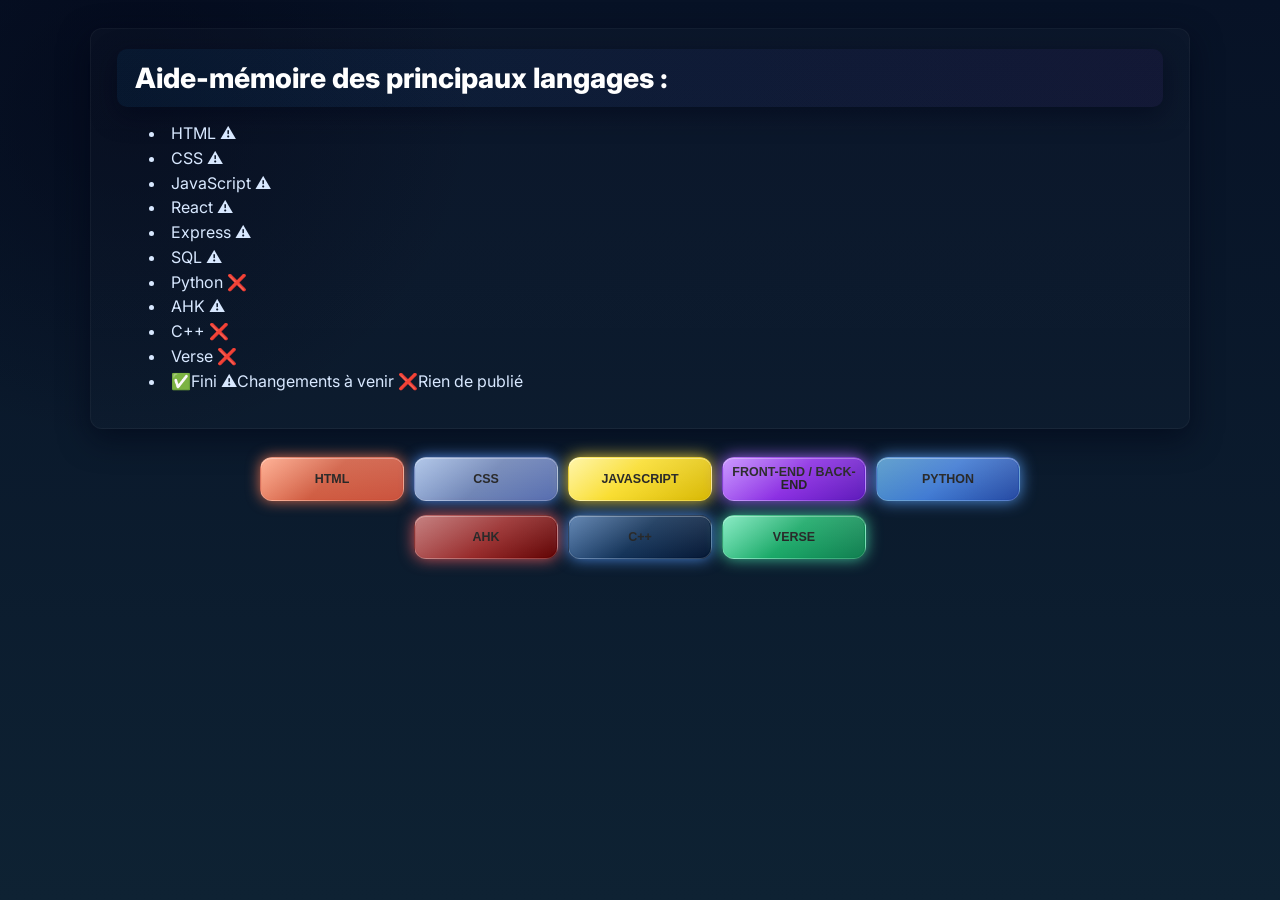
==== commit 898b7f64: "Rename rmemory.html to index.html" ====
--- a/index.html
+++ b/index.html
@@ -11,20 +11,34 @@
         <div class="SHOW" id="StartContent">
         <h1>Aide-mémoire des principaux langages :</h1>
         <ul>
-            <li>HTML</li>
-            <li>CSS</li>
-            <li>JavaScript</li>
-            <li>Python</li>
+            <li>HTML ⚠️</li>
+            <li>CSS ⚠️</li>
+            <li>JavaScript ⚠️</li>
+            <li>React ⚠️</li>
+            <li>Express ⚠️</li>
+            <li>SQL ⚠️</li>
+            <li>Python ❌</li>
+            <li>AHK ⚠️</li>
+            <li>C++ ❌</li>
+            <li>Verse ❌</li>
+            <li>✅Fini ⚠️Changements à venir ❌Rien de publié</li>
         </ul>
             </div>
 
         <!-- Liste de boutons -->
         <div class="buttonContainer">
-            <button type="button" class="btn html-btn" onclick="showContent('htmlContent')" aria-controls="htmlContent">HTML</button>
-            <button type="button" class="btn css-btn" onclick="showContent('cssContent')" aria-controls="cssContent">CSS</button>
-            <button type="button" class="btn js-btn" onclick="showContent('jsContent')" aria-controls="jsContent">JavaScript</button>
-            <button type="button" class="btn js-adv-btn" onclick="showContent('jsComplexContent')" aria-controls="jsComplexContent">Front-End / Back-End</button>
-            <button type="button" class="btn py-btn" onclick="showContent('pythonContent')" aria-controls="pythonContent">Python</button>
+            <div class="button-row">
+                <button type="button" class="btn html-btn" onclick="showContent('htmlContent')" aria-controls="htmlContent">HTML</button>
+                <button type="button" class="btn css-btn" onclick="showContent('cssContent')" aria-controls="cssContent">CSS</button>
+                <button type="button" class="btn js-btn" onclick="showContent('jsContent')" aria-controls="jsContent">JavaScript</button>
+                <button type="button" class="btn js-adv-btn" onclick="showContent('jsComplexContent')" aria-controls="jsComplexContent">Front-End / Back-End</button>
+                <button type="button" class="btn py-btn" onclick="showContent('pythonContent')" aria-controls="pythonContent">Python</button>
+            </div>
+            <div class="button-row">
+                <button type="button" class="btn ahk-btn" onclick="showContent('ahkContent')" aria-controls="ahkContent">AHK</button>
+                <button type="button" class="btn c++-btn" onclick="showContent('c++Content')" aria-controls="c++Content">C++</button>
+                <button type="button" class="btn verse-btn" onclick="showContent('verseContent')" aria-controls="verseContent">Verse</button>
+            </div>
             <!-- global toggle removed per user request -->
         </div>
 
@@ -56,11 +70,13 @@
             <div class="console">
                 <code>
                     &lt;!doctype html&gt; 
+                    &nbsp;&lt;html&gt;
                     &nbsp;&nbsp;&lt;head&gt;  
                     &nbsp;&nbsp;&nbsp;&nbsp;&lt;title&gt; titre de la page &lt;/title&gt; 
                     &nbsp;&nbsp;&lt;/head&gt; 
                     &nbsp;&nbsp;&lt;body&gt; 
-                    &nbsp;&nbsp;&lt;/body&gt;  
+                    &nbsp;&nbsp;&lt;/body&gt; 
+                    &nbsp;&lt;/html&gt; 
 
                     <span class="console-marker">&lt;-- console --&gt;</span>
                 </code>
@@ -1705,6 +1721,8 @@
 
 
 
+        
+
 
 
         <!-- Contenu Python-->
@@ -1713,6 +1731,229 @@
         </div>
 
 
+
+
+
+
+
+
+        <!-- Contenu AHK -->
+        <div id="ahkContent" class="HIDDEN" role="region" aria-labelledby="ahkHeading">
+            <h1 id="ahkHeading">AutoHotkey (AHK)</h1>
+            <p>
+                <strong>⚠️ Prérequis :</strong> Ce chapitre va droit au but. Il est conseillé d'avoir déjà lu les bases de la programmation (variables, conditions, fonctions) dans la section JavaScript avant de commencer.
+            </p>
+            <details>
+                <summary>Le AHK</summary>
+                <p>Le AHK est un language de programmation exclusif aux macros, il possède plusieurs commandes essentielles</p>
+                <p>Durant ce chapitre, je vous offreirai aussi des bouts de codes gratuits réutilisable partout.</p>
+                <details>
+                    <summary>Chapitre 1: Bien débuter</summary>
+                    <p>La première commande que je vais vous enseigner est <strong>Send()</strong>. <br>
+                    Cette commande est utilise, parce qu'elle permet de simuler un appui de touche ou écrire une lettre:</p>
+                    <div id="console">
+                        <code>
+                            #Requires AutoHotkey v2.0
+                            CoordMode("Mouse", "Screen")
+                            CoordMode("Pixel", "Screen")
+                            
+                            Send("E") <p>écrit la lettre E</p>
+                            Send("{E}") <p>Appuis sur E et relâche rapidement</p>
+                        </code>
+                    </div>
+                    <p>Dans ce code, on a téléchargé AutoHotkey v2.0 qui est essentiel pour chaque bout de code. <br>
+                    Ensuite avec CoordMode(), on a changer la façon dont certaines fonction interprêtes des coordonnées. <br>
+                    On verra les coordonnées plus tard.</p>
+                    <p>Une manière de détecter lors d'un appui de touche comme F1, on peux coder:</p>
+                    <div id="console">
+                        <code>
+                            F1:: {
+                                Send("E")
+                            }
+                        </code>
+                    </div>
+                    <p>Ceci nous permet alors d'envoyer E lorsqu'on appuis sur F1.</p>
+                </details>
+                <details>
+                    <summary>Chapitre 2: Simulations</summary>
+                    <p>Dans la partie précédente, j'ai simplement mentionné comment simuler un appui de touche et détecter l'appui F1.</p>
+                    <p>Si on écrit <strong>F2:: {}</strong>, ce seras la même chose mais avec F2, et ainsi de suite.</p>
+                    <p>Maintenant, essayons de simuler un appui de touche pui un relachement.</p>
+                    <div id="console">
+                        <code>
+                            F1:: {
+                                Send("{E down}")
+                                Send("{E up}")
+                            }
+                        </code>
+                    </div>
+                    <p>Une bonne manière de simuler un appui plus complexe est les Send(clée, down ou up) avec les valeurs dans des accolades.</p>
+                    <p>Aussi, écrire controle, shift, et faire plusieurs commandes en un seul Send().</p>
+                    <div id="console">
+                        <code>
+                            Send("{^c}") <p>Appui sur Ctrl + C</p>
+                            Send("{Ctrl}") <p>Appuis juste sur Ctrl</p>
+                            Send("{+e}") <p>Appuis sur Shift + E</p>
+                        </code>
+                    </div>
+                    <p>Dans le même style mais plus rapide, <strong>SendInput()</strong> est un bon candidat, avec la même structure que Send()</p>
+                    <p>Enfin, Click() permet de simuler un clique de souris. Syntaxe de base: Click(), il clique (gauche) à la position actuelle de la souris</p>
+                    <p>On peux lui donner des paramètres, les voicis: Click x, y, button, clicks, speed, downUp</p>
+                    <div id="console">
+                        <code>
+                            Click(500, 400, "left", 2 , , "D")
+                            Click(500, 400, "left", , , "U") <p>La virgule peux aussi permetre d'igonore une valeure et laisser la valeure par défaut.</p>
+                        </code>
+                    </div>
+                    <p>Exemple avec Click(500, 400, "left", 2, 1O, "D"), la souris clique aux coordonnées 500, 400, qui est un clique gauche, cliqué 2 fois, à une vitesse de 10, et D -> c'est le mot clé down.</p>
+                </details>
+                <details>
+                    <summary>Chapitre 3: Coordonnées et Sleep</summary>
+                    <p>Les coordonnées sur l'écran est ultra facile à avoir avec AutoHotkey. Pour cela:</p>
+                    <ol>
+                        <li>Ouvrez l'application</li>
+                        <li>Dans le menu, cherchez Window spy</li>
+                        <li>Cliquez dessus et exporez un peu.</li>
+                    </ol>
+                    <p>La fenêtre que je vous ai fait ouvrir trace les coordonnées de la souris de là où elle est en pleins de catégories.</p>
+                    <p>screen: La position de la souris sur l'écran.</p>
+                    <p>Color: La couleure affichée là où est la souris.</p>
+                    <br>
+                    <p>Le dernier bout de ce chapitre est Sleep(milisecondes)</p>
+                    <div id="console">
+                        <code>
+                            F1:: {
+                                Send("{E down}")
+                                Sleep(100)
+                                Send("{E up}")
+                            }
+                        </code>
+                    </div>
+                    <p>Précédement, il n'y avait pas sleep(), du fait que la souris se relâchait quasi instannément. Sleep() permet d'attendre un certain nombre de milisecondes.</p>
+                </details>
+            </details>
+            <details>
+                <summary>Comme javaScript</summary>
+                <details>
+                    <summary>Chapitre 4: Boucles et conditions</summary>
+                    <p>Semblable au javaScript, au Python, au C++ et au Verse, le AHK possède aussi des moyens de raccourcir le code.</p>
+                    <p>Commençons par une condition:</p>
+                    <div id="console">
+                        <code>
+                            nombre := 42
+                            if (nombre = 42) {
+                                ;code
+                            }
+                            nombre := nombre + 5
+                        </code>
+                    </div>
+                    <p>Le code crée une variable "nombre", vérifie si elle est égale à 42 puis ajoute 5 à la variable.</p>
+                    <p>Il existe les opérateurs: "<, >, !=, >=, <=".</p>
+                    <p>Enfin les opérateurs && (ET), || (ou) et ! (Not)</p>
+                    <p>+, -, *, /, // (division entière), % (modulo), ** (puissance)</p>
+                    <br>
+                    <p>Il existe aussi les boucles <strong>for</strong> et <strong>while</strong> comme:</p>
+                    <div id="console">
+                        <code>
+                            <p>Exemple d'une boucle for :</p>
+                            for i := 1 to 5 {
+                                MsgBox "Valeur : " . i
+                            }
+                            <p>Cette boucle affiche les nombres 1, 2, 3, 4 et 5.</p>
+
+                            <p>Exemple d'une boucle while :</p>
+                            compteur := 0
+                            while (compteur &lt; 3) {
+                                compteur++
+                                MsgBox "Compteur : " . compteur
+                            }
+                            <p>La boucle continue tant que compteur est inférieur à 3.</p>
+
+                            <p>Exemple avec les tableaux :</p>
+                            fruits := ["Pomme", "Banane", "Orange"]
+                            for fruit in fruits {
+                                MsgBox fruit
+                            }
+                            <p>La boucle parcourt chaque élément du tableau fruits.</p>
+                        </code>
+                    </div>
+                    <p>Une boucle <strong>for</strong> sert à répéter une action un nombre précis de fois, ou à parcourir des éléments.</p>
+                    <p>Une boucle <strong>while</strong> sert à répéter une action tant qu'une condition est vraie.</p>
+                    <p>On peut aussi utiliser <strong>break</strong> pour sortir d'une boucle et <strong>continue</strong> pour passer à l'itération suivante.</p>
+                    <p>Enfin il existe Loop et donner un nombre de fois qu'il s'éxécute.</p>
+                </details>
+
+                <details>
+                    <summary>Chapitre 5: Fonctions</summary>
+                    <p>Faire une fonction est super facile et ultra important.</p>
+                    <p>Votre macro répétreras souvent les même paternes, il faut tous stocker dans des fonctions.</p>
+                    <div id="console">
+                        <code>
+                            Click_There(x, y) {
+                                MouseMove(x, y)
+                                Click()
+                                Sleep(200)
+                            }
+                            Click_There(1200, 400)
+
+                            <p>Cette fonction permet de réunir du code en 1, il déplace la souris avec les paramètres, clique puis attend 200 milisecondes.</p>
+                        </code>
+                    </div>
+                    <p>je n'ai pas introduit MouseMove() auparavant parce que vous n'en aurez pas besoin avec ce que je vous offre.</p>
+                    <p>Beaucoup de jeux arrivent à détécter MouseMove(), mais j'aio fait une petite fonction qui simule un mouvement humain aves des treamblements.</p>
+                    <div id="console">
+                        <code>
+                            MMP(x, y, time) {
+                                MouseMove(x, y)
+                                MouseMove(x+5, y+5)
+                                MouseMove(x+10, y+10)
+                                MouseMove(x+10, y+5)
+                                MouseMove(x-5, y+5)
+                                MouseMove(x, y)
+                                Sleep(time)
+                            }
+                        </code>
+                    </div>
+                    <p>Voilà c'est offert ;></p>
+                </details>
+            </details>
+        </div>
+
+
+
+
+
+
+
+
+
+        <!-- Contenu C++ -->
+        <div id="c++Content" class="HIDDEN" role="region" aria-labelledby="cppHeading">
+            <h1 id="cppHeading">C++</h1>
+            <p>
+                <strong>⚠️⚠️⚠️ HAUT WARNING :</strong> C'EST UN CHAPITRE TRES AVANCEE, VOUS DEVEZ MAITRISEZ AU MINIMUM LES LANGUAGES DE PROGRAMMATION AVANT DE DEBUTER.
+            </p>
+        </div>
+
+
+
+
+
+
+
+
+
+
+
+        <!-- Contenu Verse -->
+        <div id="verseContent" class="HIDDEN" role="region" aria-labelledby="verseHeading">
+            <h1 id="verseHeading">Verse</h1>
+            <p>
+                <strong>⚠️ Prérequis :</strong> Ce chapitre va droit au but. Il est conseillé d'avoir déjà lu les bases de la programmation (variables, conditions, fonctions) dans la section JavaScript avant de commencer.
+            </p>
+        </div>
+
+
          <script src="rmemory.js"></script>
     </body>
 </html>
--- a/rmemory.css
+++ b/rmemory.css
@@ -34,43 +34,131 @@
 }
 
 .buttonContainer {
-    display: flex;
-    justify-content: center;
-    gap: 12px;
+    display: grid;
+    gap: 10px;
     margin: 18px auto;
     max-width: 1100px;
     padding: 8px 12px;
 }
 
+.button-row {
+    display: grid;
+    grid-template-columns: repeat(5, minmax(0, 1fr));
+    gap: 10px;
+    align-items: stretch;
+    max-width: 100%;
+    margin: 0 auto;
+    width: min(100%, 760px);
+    padding: 2px 0;
+}
+
+.button-row:last-child > :first-child {
+    grid-column: 2;
+}
+
 .buttonContainer button {
-    background: var(--accent);
+    position: relative;
+    width: 100%;
+    height: 44px;
+    border: 1px solid rgba(255,255,255,0.18);
+    border-radius: 12px;
+    padding: 4px 2px;
+    min-width: 0;
+    line-height: 1.05;
+    overflow-wrap: anywhere;
+    cursor: pointer;
+    font-weight: 800;
+    font-size: clamp(0.5rem, 2vw, 0.78rem);
+    letter-spacing: 0;
+    text-transform: uppercase;
     color: #fff;
-    border: none;
-    padding: 8px 14px;
-    border-radius: 8px;
-    cursor: pointer;
-    font-weight: 600;
-    box-shadow: 0 6px 18px rgba(2,6,23,0.45);
-    transition: transform .12s ease, box-shadow .12s ease;
+    background: linear-gradient(180deg, rgba(255,255,255,0.16), rgba(255,255,255,0.04));
+    box-shadow: inset 0 1px 0 rgba(255,255,255,0.35), 0 8px 18px rgba(0,0,0,0.35);
+    transition: transform .15s ease, box-shadow .15s ease, filter .15s ease, opacity .15s ease;
+    backdrop-filter: blur(3px);
+}
+
+.buttonContainer button::before {
+    content: "";
+    position: absolute;
+    inset: 1px;
+    border-radius: 10px;
+    background: linear-gradient(180deg, rgba(255,255,255,0.12), rgba(255,255,255,0.02));
+    pointer-events: none;
 }
 
 .buttonContainer button:hover {
     transform: translateY(-2px);
-    box-shadow: 0 10px 26px rgba(2,6,23,0.55);
+    filter: brightness(1.15) saturate(1.2);
+}
+
+.buttonContainer button:focus-visible {
+    outline: 2px solid rgba(255,255,255,0.4);
+    outline-offset: 2px;
+}
+
+.buttonContainer button:active {
+    transform: translateY(0);
+}
+
+.buttonContainer button > * {
+    position: relative;
+    z-index: 1;
 }
 
 /* Individual language colors */
-.buttonContainer .html-btn { background: #e34f26; color: #fff; }
-.buttonContainer .css-btn { background: #2965f1; color: #fff; }
-.buttonContainer .js-btn { background: #f7df1e; color: #000; }
-.buttonContainer .js-adv-btn { background: #8a2be2; color: #fff; }
-.buttonContainer .py-btn { background: #306998; color: #fff; }
-
-.buttonContainer .html-btn:hover { background: #c74420; }
-.buttonContainer .css-btn:hover { background: #234fcf; }
-.buttonContainer .js-btn:hover { background: #e6d312; }
-.buttonContainer .js-adv-btn:hover { background: #6f1fc0; }
-.buttonContainer .py-btn:hover { background: #274f7a; }
+.buttonContainer .html-btn {
+    background: linear-gradient(135deg, #ffa889, #cf5a3f 48%, #ca503a);
+    box-shadow: 0 0 14px rgba(255, 122, 81, 0.8), inset 0 1px 0 rgba(255,255,255,0.4);
+    color: #191919;
+}
+.buttonContainer .css-btn {
+    background: linear-gradient(135deg, #a8c0e6, #6c82b4 50%, #546baf);
+    box-shadow: 0 0 14px rgba(90, 149, 255, 0.85), inset 0 1px 0 rgba(255,255,255,0.38);
+    color: #191919;
+}
+.buttonContainer .js-btn {
+    background: linear-gradient(135deg, #fff49d, #f9dd2d 42%, #d7b700);
+    box-shadow: 0 0 16px rgba(250, 215, 53, 0.9), inset 0 1px 0 rgba(255,255,255,0.45);
+    color: #191919;
+}
+.buttonContainer .js-adv-btn {
+    background: linear-gradient(135deg, #c38bff, #8a2be2 50%, #5c17b9);
+    box-shadow: 0 0 16px rgba(170, 104, 255, 0.9), inset 0 1px 0 rgba(255,255,255,0.38);
+    color: #191919;
+}
+.buttonContainer .py-btn {
+    background: linear-gradient(135deg, #4e95c7, #3d78d2 48%, #2246a0);
+    box-shadow: 0 0 16px rgba(92, 164, 255, 0.85), inset 0 1px 0 rgba(255,255,255,0.4);
+    color: #191919;
+}
+.buttonContainer .ahk-btn {
+    background: linear-gradient(135deg, #be7070, #962828 52%, #5e0000);
+    box-shadow: 0 0 15px rgba(255, 98, 98, 0.8), inset 0 1px 0 rgba(255,255,255,0.38);
+    color: #191919;
+}
+.buttonContainer [class~="c++-btn"] {
+    background: linear-gradient(135deg, #5078aa, #0f2f55 50%, #021431);
+    box-shadow: 0 0 15px rgba(88, 156, 255, 0.8), inset 0 1px 0 rgba(255,255,255,0.38);
+    color: #191919;
+}
+.buttonContainer .verse-btn {
+    background: linear-gradient(135deg, #7ae9bd, #16a765 48%, #0d7c4d);
+    box-shadow: 0 0 15px rgba(72, 215, 165, 0.85), inset 0 1px 0 rgba(255,255,255,0.38);
+    color: #191919;
+}
+
+.buttonContainer .html-btn:hover,
+.buttonContainer .css-btn:hover,
+.buttonContainer .js-btn:hover,
+.buttonContainer .js-adv-btn:hover,
+.buttonContainer .py-btn:hover,
+.buttonContainer .ahk-btn:hover,
+.buttonContainer [class~="c++-btn"]:hover,
+.buttonContainer .verse-btn:hover {
+    box-shadow: 0 0 20px rgba(255,255,255,0.22), 0 8px 22px rgba(0,0,0,0.38);
+    filter: brightness(1.1) saturate(1.2);
+}
 
 /* Menu button (visible on content pages) */
 .menu-btn {
@@ -97,6 +185,9 @@
 #jsContent,
 #pythonContent,
 #jsComplexContent,
+#ahkContent,
+[id="c++Content"],
+#verseContent,
 div.HTML,
 div.CSS,
 div.JavaScript,
@@ -159,6 +250,14 @@
     padding-left: 0.6rem;
     line-height: 1.9;
     list-style-position: inside;
+}
+
+#StartContent > ul {
+    line-height: 1.35;
+}
+
+#StartContent > ul > li {
+    margin-bottom: 0.2rem;
 }
 
 li {
@@ -352,8 +451,28 @@
 /* responsive tweaks */
 @media (max-width: 900px) {
     body { padding: 18px 12px; }
-    .buttonContainer { flex-wrap: wrap; }
+    .button-row {
+        gap: 8px;
+    }
+    .buttonContainer button {
+        padding: 7px 8px;
+    }
     #img { width: 60%; }
+}
+
+@media (max-width: 560px) {
+    .buttonContainer {
+        padding: 0 4px;
+    }
+
+    .button-row {
+        gap: 6px;
+    }
+
+    .buttonContainer button {
+        padding: 4px 1px;
+        border-radius: 10px;
+    }
 }
 
 /* Toggle button for hidden examples */
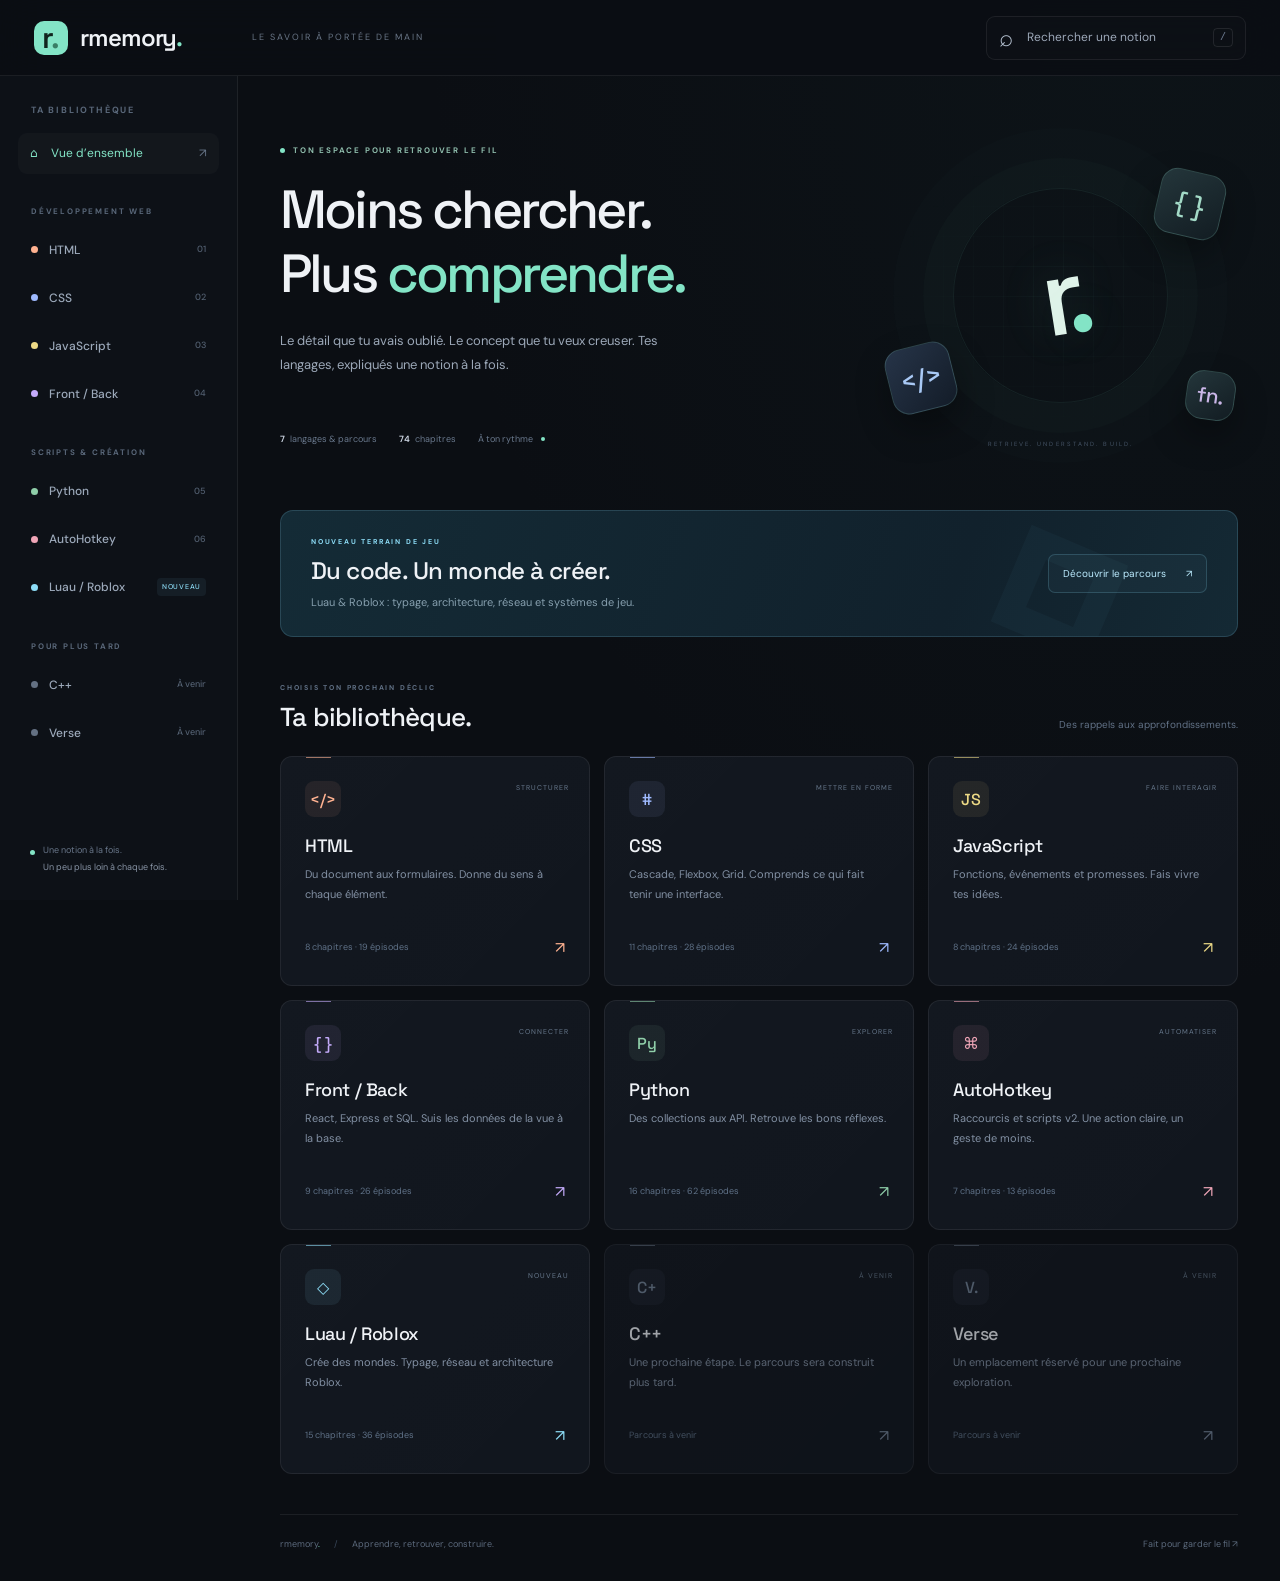
==== commit 0504f7d9: "Add files via upload" ====
--- a/index.html
+++ b/index.html
@@ -1,1959 +1,6273 @@
-﻿<!DOCTYPE html>
-<html lang="fr">
-    <head>
-        <meta charset="utf-8">
-        <meta name="viewport" content="width=device-width, initial-scale=1.0">
-        <title>Rmemory</title>   
-        <link rel="stylesheet" href="rmemory.css">
-    </head>
-    <body>
-        <button id="menuBtn" class="menu-btn HIDDEN" aria-label="Retour au menu" onclick="showContent('StartContent')">Menu</button>
-        <div class="SHOW" id="StartContent">
-        <h1>Aide-mémoire des principaux langages :</h1>
-        <ul>
-            <li>HTML ⚠️</li>
-            <li>CSS ⚠️</li>
-            <li>JavaScript ⚠️</li>
-            <li>React ⚠️</li>
-            <li>Express ⚠️</li>
-            <li>SQL ⚠️</li>
-            <li>Python ❌</li>
-            <li>AHK ⚠️</li>
-            <li>C++ ❌</li>
-            <li>Verse ❌</li>
-            <li>✅Fini ⚠️Changements à venir ❌Rien de publié</li>
-        </ul>
-            </div>
-
-        <!-- Liste de boutons -->
-        <div class="buttonContainer">
-            <div class="button-row">
-                <button type="button" class="btn html-btn" onclick="showContent('htmlContent')" aria-controls="htmlContent">HTML</button>
-                <button type="button" class="btn css-btn" onclick="showContent('cssContent')" aria-controls="cssContent">CSS</button>
-                <button type="button" class="btn js-btn" onclick="showContent('jsContent')" aria-controls="jsContent">JavaScript</button>
-                <button type="button" class="btn js-adv-btn" onclick="showContent('jsComplexContent')" aria-controls="jsComplexContent">Front-End / Back-End</button>
-                <button type="button" class="btn py-btn" onclick="showContent('pythonContent')" aria-controls="pythonContent">Python</button>
-            </div>
-            <div class="button-row">
-                <button type="button" class="btn ahk-btn" onclick="showContent('ahkContent')" aria-controls="ahkContent">AHK</button>
-                <button type="button" class="btn c++-btn" onclick="showContent('c++Content')" aria-controls="c++Content">C++</button>
-                <button type="button" class="btn verse-btn" onclick="showContent('verseContent')" aria-controls="verseContent">Verse</button>
-            </div>
-            <!-- global toggle removed per user request -->
-        </div>
-
-
-
-
-        <!-- Contenu HTML-->
-        <div id="htmlContent" class="HIDDEN" role="region" aria-labelledby="htmlHeading">
-            <h1 id="htmlHeading">HTML</h1>
-            <p>Ici, on veras en premier les bases de l'HTML et on appronfondira.</p>
-            
-
-        <details>
-            <summary>Les bases de l'HTML</summary>
-            <h2>Les balises de bases:</h2>
-            <p>C'est les premières balises à placer dans une page web pour créer du contenu.</p>
-            
-            <div class="console">
-                <code>
-                    
-                    &lt;!doctype html&gt; 
-
-                    <span class="console-marker">&lt;-- console --&gt;</span>
-                </code>
-            </div>
-            <p>c'est normal que la console n'affiche rien. </p>
-            <p>La balise "!doctype html" sert à commencer à coder en HTML, c'est aussi pour dire quelle version utiliser.</p>
-            <p>Maintenant, voyons la suite</p>
-            <div class="console">
-                <code>
-                    &lt;!doctype html&gt; 
-                    &nbsp;&lt;html&gt;
-                    &nbsp;&nbsp;&lt;head&gt;  
-                    &nbsp;&nbsp;&nbsp;&nbsp;&lt;title&gt; titre de la page &lt;/title&gt; 
-                    &nbsp;&nbsp;&lt;/head&gt; 
-                    &nbsp;&nbsp;&lt;body&gt; 
-                    &nbsp;&nbsp;&lt;/body&gt; 
-                    &nbsp;&lt;/html&gt; 
-
-                    <span class="console-marker">&lt;-- console --&gt;</span>
-                </code>
-            </div>
-            <p>rien ne s'affiche et c'est normal, voyons chaqunes de ces balises.</p>
-            <p>head c'est la zone où on vas mettre toutes les infos du site (title, lien avec le fichier css, etc).</p>
-            <p>title c'est le titre de la page web (celui qui s'affiche en haut de l'onglet).</p>
-            <p>body c'est la zone où on vas mettre tout le contenu visible de la page web.</p>
-            <p> continuons sur ce qu'on peux mettre dans la balise body.</p>
-
-            <h2>Les balises de contenu:</h2>
-            <p>Les balises h1 à h6 créent des titres. Ainsi que les balises p pour les paragraphes.</p>
-            <p>Les balises img permettent d'insérer des images dans la page. Aisni que les balises a pour les liens.</p>
-            <p>La balise spéciale &lt;br&gt; est une balise sans fermeture pour insérer des espaces.</p>
-            <p>Les balises div et span sont des conteneurs génériques pour regrouper d'autres éléments.</p>
-            <p>Les balises ul, ol et li permettent de créer des listes. ul pour les listes non ordonnées, ol pour les listes ordonnées, et li pour les éléments de liste.</p>
-            <p>Les balises comme input, button, textarea, select, permettent de créer des éléments d'interface interactifs.</p>
-            <p>Voici un exemple d'input hors de la console:</p>
-            <input type="text" placeholder="Text"> 
-            <input type="password" placeholder="Password"> 
-            <input type="checkbox" checked>
-            <p id="span">checkbox</p> 
-            <input type="email" placeholder="Email"> 
-            <p>Pour cela, nous utilisons les éléments input avec différents attributs comme type et placeholder.</p> 
-
-            <p>puis en final, nous avons details et summary pour créer des blocs repliables.</p>
-            <p>Aisni que figure et figcaption pour les images et leurs légendes.</p>
-            <p>Et enfin, fieldset et legend pour les groupes de champs de formulaire.</p>
-
-            <h2>Les balises de head</h2>
-            <p>Les balises meta fournissent des métadonnées sur le document HTML, telles que la description, les mots-clés, et les paramètres de viewport.</p>
-            <div class="console">
-                <code>
-                    &lt;head&gt;  
-                     &nbsp;&nbsp;&lt;meta charset="UTF-8"&gt; 
-                     &nbsp;&nbsp;&lt;meta name="viewport" content="width=device-width, initial-scale=1.0"&gt; 
-                     &nbsp;&nbsp;&lt;meta name="description" content="Description de la page"&gt; 
-                    &lt;/head&gt;   
-
-                    <span class="console-marker">&lt;-- console --&gt;</span>
-                </code>
-            </div>
-            <p>Puis ensuite les attributs lang pour définir la langue du contenu (ex. <code>&lt;html lang="fr"&gt;</code>) et role pour améliorer l'accessibilité (ex. <code>role="navigation"</code>).</p>
-        </details>
-
-
-        
-        <details>
-         <summary>Les attributs HTML</summary>
-            <h2>Les attributs HTML</h2>
-            <p>Les attributs HTML sont des informations supplémentaires que l'on peut ajouter aux balises pour modifier leur comportement ou leur apparence.</p>
-            <p>Par exemple, l'attribut href dans la balise a spécifie l'URL de destination du lien, et l'attribut src dans la balise img spécifie le chemin de l'image à afficher.</p>
-            <p>Il existe de nombreux autres attributs HTML, tels que class, id, style, alt, title, target, et d'autres, chacun ayant une fonction spécifique.</p>
-            <p>Comme par exemple, l'attribut class permet de donner un nom à un élément pour pouvoir le cibler en CSS, et l'attribut id permet de donner un nom unique à un élément.</p>
-            <p>Ces noms pourront ensuite être utilisés dans les sélecteurs CSS et JavaScript (ou Python).</p>
-            <p>Il y a aussi les balises strong et em pour indiquer l'importance et l'emphase du texte.</p>
-        </details>
-    </div>
-
-
-
-
-
-
-
-        <!-- Contenu CSS -->
-        <div id="cssContent" class="HIDDEN" role="region" aria-labelledby="cssHeading">
-        <h1 id="cssHeading">CSS</h1>
-        <p>Dans cette partie, on verra d'abord comment associer CSS à l'HTML, puis on développera les notions importantes plus en détail.</p>
-    <details>
-        <summary>Les bases du CSS</summary>
-    <details>
-        <summary>Associer CSS à l'HTML</summary>
-        <h2>Associer CSS à l'HTML</h2>
-        <p>Pour associer une feuille de style CSS à un document HTML, on utilise la balise &lt;link&gt; dans la section &lt;head&gt; du document HTML.</p>
-
-        <div class="console">
-            <code>
-                &lt;head&gt; 
-                &nbsp;&nbsp;&lt;link rel="stylesheet" href="styles.css"&gt; 
-                &lt;/head&gt;  
-
-                <span class="console-marker">&lt;-- console --&gt;</span>
-                &lt;head&gt; 
-                &nbsp;&nbsp;&lt;link rel="stylesheet" href="styles.css"&gt; 
-                &lt;/head&gt;
-            </code>
-        </div>
-
-        <p>Dans cet exemple, l'attribut rel spécifie le type de relation entre le document HTML et la feuille de style. Ici, stylesheet indique une feuille de style.</p>
-        <p>L'attribut href indique le chemin vers le fichier CSS. Ici, il s'agit de styles.css</p>
-    </details> 
-
-    <details>
-        <summary>Les sélecteurs CSS</summary>
-        <h2>Les sélecteurs CSS</h2>
-        <p>Les sélecteurs CSS sont utilisés pour cibler des éléments HTML spécifiques afin d'appliquer des styles.</p>
-        <p>Il existe plusieurs types de sélecteurs : les sélecteurs de type, les sélecteurs de classe et les sélecteurs d'identifiant.</p>
-        <p>Chaque sélecteur est suivi d'un bloc de déclaration entre accolades <code>{}</code> où les propriétés CSS sont définies.</p>
-
-        <div id="console">
-            <p>Sélécteur de type:</p>
-            <code>
-                p { 
-                &nbsp;&nbsp;color: blue; 
-                }  
-            </code>
-             <P>Sélecteur de classe (.element):</P>
-            <code>
-                .highlight { 
-                &nbsp;&nbsp;background-color: yellow; 
-                }  
-            </code>
-            <p>Sélecteur d'identifiant (#element):</p>
-            <code>
-                #main-title { 
-                &nbsp;&nbsp;font-size: 24px; 
-                }  
-
-                &lt;-- console --&gt; 
-            </code>
-        </div>
-
-        <p>Dans ces exemples, on montre trois types de sélecteurs : le sélecteur de type, de classe et d'identifiant.</p>
-        <p>ils sont équipés de préfixes spécifiques pour les distinguer: {rien}, {.}, et {#}</p>
-    </details>
-    </details>
-    
-    <details>
-        <summary>Les propriétés CSS intermédiaires</summary>
-    <details>
-        <summary>Les propriétés CSS</summary>
-        <h2>Les propriétés CSS</h2>
-        <p>Les propriétés CSS sont utilisées pour définir les styles à appliquer aux éléments HTML sélectionnés.</p>
-
-        <div class="console">
-                <code>
-                    p { 
-                    &nbsp;&nbsp;color: red; 
-                    &nbsp;&nbsp;font-size: 16px; 
-                    &nbsp;&nbsp;margin: 10px; 
-                    }  
-
-                    <span class="console-marker">&lt;-- console --&gt;</span>
-            </code>
-        </div>
-
-        <p>Dans cet exemple, on applique trois propriétés CSS à tous les éléments &lt;p&gt; : color (couleur du texte), font-size (taille de la police) et margin (marge autour de l'élément).</p>
-        <p>Chaque propriété est suivie de deux-points ":" et de la valeur correspondante, puis d'un point-virgule ";" à la fin.</p>
-        <p>Il existe beaucoup d'autres propriétés, mais on les verra plus tard en détail.</p>
-        <p>Voici une liste de propriétés importantes :</p>
-
-        <div id="classes">
-            <ol>
-                <li><em>background-color</em> : définit la couleur de fond d'un élément.</li>
-                <li><em>border</em> : définit les bordures d'un élément.</li>
-                <li><em>border-radius</em> : arrondit les bords.</li>
-                <li><em>background-image</em> : définit une image de fond pour un élément.</li>
-                <li><em>background-position</em> : définit la position de l'image de fond.</li>
-                <li><em>background-repeat</em> : définit si et comment l'image de fond se répète.</li>
-                <li><em>box-shadow</em> : ajoute une ombre portée à un élément.</li>
-                <li><em>box-sizing</em> : définit comment la taille totale d'un élément est calculée, en incluant ou excluant les bordures et le padding.</li>
-                <li><em>clip-path</em> : permet de définir une zone de découpe pour un élément.</li>
-                <li><em>color</em> : définit la couleur du texte.</li>
-                <li><em>cursor</em> : permet de changer l'apparence du curseur de la souris lorsqu'il survole un élément.</li>
-                <li><em>display</em> : contrôle la façon dont un élément est affiché (block, inline, flex, grid, etc.).</li>
-                <li><em>filter</em> : applique des effets graphiques comme le flou ou la saturation à un élément.</li>
-                <li><em>flex</em> : propriété raccourcie pour les éléments flexibles.</li>
-                <li><em>flex-direction</em> : définit la direction principale des éléments flexibles.</li>
-                <li><em>grid</em> : propriété raccourcie pour les conteneurs grid.</li>
-                <li><em>grid-template-columns</em> : définit le nombre et la taille des colonnes d'une grille.</li>
-                <li><em>grid-template-rows</em> : définit le nombre et la taille des lignes d'une grille.</li>
-                <li><em>float</em> : permet de faire flotter un élément à gauche ou à droite.</li>
-                <li><em>font-family</em> : spécifie la police de caractères à utiliser pour le texte.</li>
-                <li><em>font-style</em> : permet de changer le style d'écriture, comme italic ou oblique.</li>
-                <li><em>font-weight</em> : permet de régler l'épaisseur du texte, allant de normal à bold ou à des valeurs numériques.</li>
-                <li><em>max-height</em> : définit la hauteur maximale d'un élément.</li>
-                <li><em>max-width</em> : définit la largeur maximale d'un élément.</li>
-                <li><em>min-height</em> : définit la hauteur minimale d'un élément.</li>
-                <li><em>min-width</em> : définit la largeur minimale d'un élément.</li>
-                <li><em>height</em> et <em>width</em> : définissent la hauteur et la largeur d'un élément.</li>
-                <li><em>letter-spacing</em> : permet de contrôler l'espacement entre les caractères du texte.</li>
-                <li><em>line-height</em> : permet de régler la hauteur de ligne du texte à l'intérieur d'un élément.</li>
-                <li><em>margin</em> : définit l'espace entre un élément et les éléments environnants.</li>
-                <li><em>opacity</em> : permet de régler la transparence d'un élément, allant de 0 à 1.</li>
-                <li><em>object-fit</em> : définit la façon dont le contenu d'un élément remplacé est redimensionné pour s'adapter à son conteneur.</li>
-                <li><em>outline</em> : définit une ligne autour d'un élément, en dehors de la bordure.</li>
-                <li><em>overflow-x</em> : contrôle le débordement horizontal du contenu.</li>
-                <li><em>overflow-y</em> : contrôle le débordement vertical du contenu.</li>
-                <li><em>overflow</em> : gère le comportement du contenu qui dépasse les dimensions d'un élément.</li>
-                <li><em>padding</em> : définit l'espace entre le contenu d'un élément et sa bordure.</li>
-                <li><em>position</em> : définit la méthode de positionnement d'un élément (static, relative, absolute, fixed).</li>
-                <li><em>pointer-events</em> : contrôle si un élément peut devenir la cible d'événements de la souris.</li>
-                <li><em>text-align</em> : définit l'alignement du texte à l'intérieur d'un élément (left, right, center, justify).</li>
-                <li><em>text-decoration</em> : permet d'ajouter des décorations au texte, comme le soulignement ou la ligne à travers.</li>
-                <li><em>text-shadow</em> : ajoute une ombre au texte.</li>
-                <li><em>user-select</em> : contrôle si l'utilisateur peut sélectionner le texte.</li>
-                <li><em>white-space</em> : contrôle la façon dont les espaces blancs sont gérés dans un élément.</li>
-                <li><em>word-break</em> : contrôle la façon dont les mots sont coupés à la fin d'une ligne.</li>
-                <li><em>transform</em> : permet d'appliquer des transformations 2D ou 3D à un élément, comme la rotation, l'échelle ou la translation.</li>
-                <li><em>transition</em> : permet de créer des effets de transition en douceur entre les états d'un élément lorsqu'une propriété change.</li>
-                <li><em>visibility</em> : permet de contrôler la visibilité d'un élément, en le rendant visible, caché ou occupé de l'espace sans être visible.</li>
-                <li><em>z-index</em> : permet de gérer la superposition des éléments positionnés, en définissant leur ordre d'empilement.</li>
-            </ol>
-        </div> 
-        </details> 
-
-        <details>
-            <summary>Display</summary>
-            <h2>Flexbox</h2>
-            <p>Voici un exemple d'utilisation de Flexbox pour créer une mise en page flexible.</p>
-
-            <div id="console">
-                <code>
-                    .container { 
-                    &nbsp;&nbsp;display: flex; (flex; grid; inline; block; inline-block) 
-                    &nbsp;&nbsp;flex-wrap: nowrap; (wrap; nowrap; wrap-reverse) 
-                    &nbsp;&nbsp;flex-grow: 0; (basic value) 
-                    &nbsp;&nbsp;flex-shrink: 1; (basic value) 
-                    &nbsp;&nbsp;flex-basis: auto; (basic value) 
-                    &nbsp;&nbsp;flex: 0 1 auto; (flex shorthand) 
-                    &nbsp;&nbsp;flex-direction: row; (row; row-reverse; column; column-reverse) 
-                    &nbsp;&nbsp;cross-axis: stretch; 
-                    &nbsp;&nbsp;align-items: stretch; (par défaut stretch; center; start; end) 
-                    &nbsp;&nbsp;justify-content: space-around; 
-                    } 
-                </code>
-            </div>
-            <h2>Grid</h2>
-            <p>Voici un exemple d'utilisation de CSS Grid pour créer une mise en page en grille.</p>
-
-            <div id="console">
-                <code>
-                    .container { 
-                    &nbsp;&nbsp;display: grid; 
-                    &nbsp;&nbsp;grid-template-columns: repeat(3, 1fr); (permet de définir la largeur des colonnes de la grille) 
-                    &nbsp;&nbsp;grid-template-rows: auto; 
-                    &nbsp;&nbsp;gap: 10px; (permet de définir l'espace entre les éléments de la grille) 
-                    &nbsp;&nbsp;grid-template-areas: 
-                    &nbsp;&nbsp;"header header header" 
-                    &nbsp;&nbsp;"sidebar content content" 
-                    &nbsp;&nbsp;"footer footer footer"; (définit les zones de la grille) 
-                    &nbsp;&nbsp;grid-area: header; (permet de placer un élément dans une zone spécifique de la grille) 
-                    &nbsp;&nbsp;align-items: center; (start, center, end, stretch : permet d'aligner les éléments verticalement au centre de leur cellule) 
-                    &nbsp;&nbsp;justify-items: center; (start, center, end, stretch : permet d'aligner les éléments horizontalement au centre de leur cellule) 
-                    &nbsp;&nbsp;justify-content: center; (permet d'aligner la grille elle-même au centre de son conteneur) 
-                    &nbsp;&nbsp;grid: auto / auto; (permet de définir la taille des lignes et des colonnes de la grille) 
-                    } 
-                </code>
-            </div>
-        </details> 
-
-    <details>
-        <summary>Commentaires</summary>
-        <h2>Commentaires</h2>
-        <p>Les commentaires en CSS sont utilisés pour ajouter des notes ou des explications dans le code CSS sans affecter son fonctionnement.</p>
-
-        <div id="console">
-            <code>
-                /* Ceci est un commentaire en CSS */ 
-                p { 
-                &nbsp;&nbsp;color: blue; /* Couleur du texte */ 
-                }  
-
-                &lt;-- console --&gt; 
-            </code>
-        </div>
-
-        <p>Dans cet exemple, on montre comment écrire des commentaires en CSS en utilisant la syntaxe <code>/* commentaire */</code>.</p>
-        <p>Les commentaires peuvent être placés n'importe où dans le code CSS et sont ignorés par le navigateur lors de l'interprétation du style.</p>
-        <p>Il en existe aussi en HTML, JavaScript et Python :</p>
-        <ul>
-            <li>HTML : <code>&lt;!-- Ceci est un commentaire en HTML --&gt;</code></li>
-            <li>JavaScript : <code>// Ceci est un commentaire sur une ligne</code></li>
-            <li>JavaScript : <code>/* Ceci est un commentaire sur plusieurs lignes */</code></li>
-            <li>Python : <code># Ceci est un commentaire en Python</code></li>
-        </ul>
-    </details>
-    </details>
-            </div>
-
-
-
-
-
-
-
-
-
-
-        <!-- Contenu JavaScript-->
-        <div id="jsContent" class="HIDDEN" role="region" aria-labelledby="jsHeading">
-            <h1 id="jsHeading">JavaScript</h1>
-            <p>Le Javascript est essentiel pour rendre une page web interactive. Il permet de manipuler le DOM (Document Object Model) pour modifier le contenu, la structure et le style d'une page web en temps réel.</p>
-            <details>
-                <summary>Variables en JavaScript</summary>
-                <p>En JavaScript, les variables sont utilisées pour stocker des données et des valeurs. Il existe trois mots-clés principaux pour déclarer des variables : var, let et const.</p>
-                <div id="console">
-                    <code>
-                        var nom = "Alice"; 
-                        let age = 30; 
-                        const isStudent = true;  
-
-                        &lt;-- console--&gt; 
-                    </code>
-                </div>
-             <p>let est une variable dont la valeur peut être modifiée après son initialisation. Ce qui n'est pas le cas de const. Cependant var est la seule à permettre la redéclaration d'une variable, tandis que let et const ne le permettent pas.</p>
-             <p>La valeur de la variable est sois une chaîne de caractères, un nombre, un booléen, un tableau ou un objet.</p>
-             <p>Voici quelques exemples:</p>
-             <div id="console">
-                    <code>
-                        let nom = "Alice"; 
-                        let age = 30; 
-                        let isStudent = true; 
-                        let fruits = ["apple", "banana", "orange"]; 
-                        let person = { name: "Alice", age: 30, speak() {console.log("Hi !");}} 
-                        console.log(nom, age, isStudent, fruits[0], person.name);  
-
-                        &lt;-- console--&gt; 
-                        > Alice 30 true apple Alice 
-                    </code>
-                </div>
-             <p>Les variables peuvent également être destructurés et devenir des fonctions fléchées:</p>
-             <div id="console">
-                    <code>
-                        let nom = ["Alice", "Bob", "Charlie"]; 
-                        let [name1, name2, name3] = nom; 
-                        console.log(name1 + ", " + name2 + ", " + name3);  
-
-                        &lt;-- console--&gt; 
-                        > Alice, Bob, Charlie 
-                    </code>
-                    <p>On utilise "," pour ignorer des éléments du tableau et "..." + name pour capturer les éléments restants dans un tableau. la destructuration fonctionne aussi avec les objets.</p>
-                    <p>const [, name2, ...rest] = nom;</p>
-                </div>
-             <p>Ensuite les fonctions fléchées qui agissent comme des fonctions anonymes:</p>
-             <div id="console">
-                    <code>
-                        const add = (a, b) => a + b; 
-                        console.log(add(5, 3));  
-
-                        &lt;-- console--&gt; 
-                        > 8 
-                    </code>
-                </div>
-             <p>Elles permettent de créer des fonctions plus concises et lisibles.</p>
-             <p>Attention, les fonctions fléchés ne retournent pas toujours this. Si elles contiennent { } pour faire plusieurs lignes, il faudra utiliser le mot-clé return.</p>
-             <div id="console">
-                    <code>
-                        function square(x) { 
-                            return x * x; 
-                        } 
-                        console.log(square(5));  
-
-                        &lt;-- console--&gt; 
-                        > 25 
-                    </code>
-                </div>
-             <p>Un autre outil utile est le Template Literals, utilisant les backticks (`)</p>
-             <div id="console">
-                    <code>
-                        let name = "Alice"; 
-                        let greeting = `Hello, ${name}!`; 
-                        console.log(greeting);  
-
-                        &lt;-- console--&gt; 
-                        > Hello, Alice! 
-                    </code>
-                </div>
-            </details> 
-            <details>
-                <summary>Tableaux, objets, boucles et DOM.</summary> 
-                <details>
-                    <summary>Tableaux</summary>
-                    <p>Les tableaux sont des structures de données qui permettent de stocker plusieurs valeurs dans une seule variable. En JavaScript, les tableaux sont créés en utilisant des crochets [] et peuvent contenir des éléments de différents types.</p>
-                    <div id="console">
-                        <code>
-                            let fruits = ["apple", "banana", "orange"]; 
-                            console.log(fruits[0]); <p>// Accéder au premier élément</p> 
-                            console.log(fruits.length); <p>// Obtenir la longueur du tableau</p>  
-
-                            &lt;-- console--&gt; 
-                            > apple 
-                            > 3 
-                        </code>
-                    </div>
-                    <p>La manipulation des tableaux est une compétence essentielle en JavaScript. Voici quelques méthodes couramment utilisées:</p>
-                    <div id="console">
-                        <code>
-                           <p>Tout d'abord, on peut accéder à un élément spécifique du tableau en utilisant son index:</p>
-                            let fruits = ["apple", "banana", "orange"]; 
-                            console.log(fruits[1]); <p>// Accéder au deuxième élément</p>  
-
-                            &lt;-- console--&gt; 
-                            > banana  
-
-                            <p>Ensuite, on peut ajouter un élément à la fin du tableau avec la méthode push:</p>
-                            fruits.push("grape"); 
-                            console.log(fruits);  
-
-                            &lt;-- console--&gt; 
-                            > ["apple", "banana", "orange", "grape"]  
-
-                            <p>On peut également supprimer le dernier élément du tableau avec la méthode pop:</p>
-                            fruits.pop(); 
-                            console.log(fruits);  
-
-                            &lt;-- console--&gt; 
-                            > ["apple", "banana", "orange"]  
-
-                            <p>Pour trier les éléments du tableau, on utilise la méthode sort:</p>
-                            fruits.sort(); 
-                            console.log(fruits);  
-
-                            &lt;-- console--&gt; 
-                            > ["apple", "banana", "orange"] 
-
-                            <p>Voyons plus frofondement ce qui est possible avec les tableaux: Utilisons les outils .filter, .map, et .reduce dans des exemples concrets.</p>
-
-                            fruits.map(function(element, index) { return element.toUpperCase(); }); 
-                            
-                            <p>.map permet de créer un nouveau tableau en appliquant une fonction à chaque élément du tableau d'origine.</p>
-
-                            fruits.filter(function(x) { return x.length > 5; }); 
-                            <p>.filter permet de créer un nouveau tableau contenant uniquement les éléments qui satisfont une condition spécifiée.</p>
-
-                            fruits.reduce(function(accumulator, element) { return accumulator + element.length; }, 0); 
-                            <p>.reduce permet de réduire le tableau à une seule valeur en appliquant une fonction d'accumulation à chaque élément du tableau.</p>
-                        </code>
-                    </div>
-                    <p>La Structure des Tableaux:</p>
-                    <p>On va voir plus visiblement comment coder des .map, .filter et .reduce. tout ça paraît complexe au départ, mais avec un peu de pratique, vous maîtriserez ces outils puissants.</p>
-
-                    <div id="console">
-                        <code>
-                            let numbers = [1, 2, 3, 4, 5]; 
-                            console.log(numbers);  
-
-                            &lt;-- console--&gt;  
-                            > [1, 2, 3, 4, 5] 
-
-                            <p>Pour l'exemple, nous utiliserons uniquement .map, mais .filter et .reduce ont exactement les mêmes principes.</p>
-                            <p>Tout d'abord, rappelons le tableau. Puis ajoutons lui .map</p>
-                            numbers.map()
-                            <p>Ce .map est vide, ajoutons lui une fonction.</p>
-                            numbers.map(function() {})
-                            <p> Ici on a ajouté la fonction .map avec les crochets pour ce qu'elle va exécuter. La fonction s'exécute sur chaque élément du tableau au rendu. 
-                            La fonction prend deux paramètres: element et index. Element est l'élément du tableau sur lequel la fonction s'exécute, et index est l'index de cet élément dans le tableau. 
-                            C'est à dire que Element est la valeur de l'élément, et index est sa position dans le tableau. 
-                            Par exemple, si on a un tableau [10, 20, 30], element 10 aura Element = 10 et index = 0 .
-                            </p>
-                            console.log( numbers.map(function(element, index) { return element * index; }) );
-                            <p>Chaques éléments du tableau sont multipliés par leur index, la valeur est renvoyée dans la console.</p>
-                        </code>
-                    </div>
-                </details> 
-                <details>
-                    <summary>Json & Fonctions</summary>
-                    <p>Json est un format de données léger utilisé pour échanger des données entre un client et un serveur. Les fonctions peuvent être ajoutées à un objet JSON pour lui donner des comportements spécifiques.</p>
-                    <p>Pour transformer un objet en JSON, on utilise JSON.stringify(). Pour transformer un JSON en objet, on utilise JSON.parse().</p>
-                    <p>C'est très simple à utiliser.</p>
-                    
-                    <p>Ensuite, les fonctions sont des parties du code éxécuté uniquement quand on les appelle. Avec eux arrivent les callbacks, et bien d'autres choses.</p>
-                    <div id="console">
-                        <code>
-                            <p>Nous voulons crier "Alice !" dans la console. Pour cela, on écrit le mot clé function, ensuite le nom de la fonction avec des paranthèses et ses arguments, 
-                            Et enfin les accolades pour le code à éxécuter. On y mettras le console.log("Alice !") 
-                            </p>
-                            function shout(name) { 
-                            &nbsp;&nbsp; console.log(name + "!"); 
-                            } 
-                            <p>On peux faire des appels à cette fonction en passant un nom en argument. On peux aussi retourner la valeur de la fonction avec le mot clé return.</p>
-                            function shout(name) { 
-                            &nbsp;&nbsp; return name + "!"; 
-                            } 
-                            console.log(shout("Alice")); 
-                        </code>
-                    </div>
-                    <p>Il est temps de lister les points qu'on a pas encore abordés:</p>
-                            <ul>
-                                <li>Les fonctions fléchées</li>
-                                <li>Les fonctions anonymes</li>
-                                <li>Les fonctions récursives</li>
-                                <li>Les fonctions de rappel (callbacks)</li>
-                                <li>Les fonctions asynchrones et les promesses</li>
-                            </ul>
-                    <div id="console">
-                        <code>
-                            <p>Les fonctions fléchées sont une syntaxe plus concise pour déclarer des fonctions, on les a déjà vues plus haut.</p>
-                            <p>Les fonctions anonymes sont des fonctions sans nom, souvent utilisées comme arguments pour d'autres fonctions:</p>
-                            
-                            <p>Exemple de fonction anonyme passée à un appel:</p>
-                            const numbers = [1, 2, 3]; 
-                            numbers.forEach(function(number) { 
-                            &nbsp;&nbsp; console.log(number); 
-                            }); 
-                            
-                            <p>Les fonctions récursives s'appellent elles-mêmes pour résoudre un problème étape par étape:</p>
-                            function factorial(n) { 
-                            &nbsp;&nbsp; if (n <= 1) return 1; 
-                            &nbsp;&nbsp; return n * factorial(n - 1); 
-                            } 
-                            console.log(factorial(5)); // 120 
-                            
-                            <p>Les fonctions de rappel (callbacks) sont des fonctions que l'on donne à une autre fonction pour qu'elle soit appelée plus tard:</p>
-                            function doAfterDelay(callback) { 
-                            &nbsp;&nbsp; setTimeout(callback, 1000); 
-                            } 
-                            doAfterDelay(function() { 
-                            &nbsp;&nbsp; console.log('Callback appelé après 1 seconde'); 
-                            }); 
-                            
-                            <p>Les fonctions asynchrones et les promesses permettent de gérer des opérations qui prennent du temps, comme des requêtes réseau:</p>
-                            const p = new Promise((resolve, reject) => { 
-                            &nbsp;&nbsp; setTimeout(() => resolve('Succès'), 500); 
-                            }); 
-                            p.then(result => console.log(result)) 
-                            &nbsp;&nbsp; .catch(err => console.error(err)); 
-                            
-                            <p>Avec async/await, on écrit ce code de manière plus lisible :</p>
-                            async function getData() { 
-                            &nbsp;&nbsp; try { 
-                            &nbsp;&nbsp;&nbsp;&nbsp; const result = await p; 
-                            &nbsp;&nbsp;&nbsp;&nbsp; console.log(result); 
-                            &nbsp;&nbsp; } catch (err) { 
-                            &nbsp;&nbsp;&nbsp;&nbsp; console.error('Erreur:', err); 
-                            &nbsp;&nbsp; } 
-                            } 
-                            getData(); 
-                        </code>
-                </details> 
-                <details>
-                    <summary>Boucles & Manipulation du DOM</summary>
-                    <p>Il existe 3 boucles en JavaScript: for, while, et do...while</p>
-                    <p>while est une boucle qui s'exécute tant qu'une condition est vraie.</p>
-                    <p>for est une boucle qui s'exécute un nombre spécifique de fois en utilisant sa propre variable d'initialisation, de condition et d'incrémentation.</p>
-                    <p>do...while est une boucle qui s'exécute au moins une fois, puis continue tant qu'une condition est vraie.</p>
-                    <div id="console">
-                        <code>
-                            <p>Exemple de boucle for:</p>
-                            for (let i = 0; i < 5; i++) { 
-                            &nbsp;&nbsp; console.log("Itération " + i); 
-                            }  
-
-                            <p>Exemple de boucle while:</p>
-                            let j = 0; 
-                            while (j < 5) { 
-                            &nbsp;&nbsp; console.log("Itération " + j); 
-                            &nbsp;&nbsp; j++; 
-                            }  
-
-                            <p>Exemple de boucle do...while:</p>
-                            let k = 0; 
-                            do { 
-                            &nbsp;&nbsp; console.log("Itération " + k); 
-                            &nbsp;&nbsp; k++; 
-                            } while (k < 5);  
-
-                        </code>
-                    </div>
-                    <p>La manipulation du DOM en JavaScript permet de modifier dynamiquement le contenu et la structure d'une page web.</p>
-                    <p>Il n'est cependant pas essentiel de manipuler le DOM avec ces méthodes. En général, on utilise des bibliothèques ou des frameworks pour simplifier cette manipulation comme le React.</p>
-                    <p>Ici nous verrons les manipulations simples du DOM. Plus tard nous aborderons des techniques plus avancées: Le React.</p>
-                    <p>Tout d'abord, il est important de comprendre comment accéder aux éléments du DOM. 
-                    Pour cela, on utilise des méthodes comme getElementById, getElementsByClassName, querySelector et querySelectorAll. 
-                    Ces méthodes permettent de sélectionner des éléments spécifiques dans le document HTML en fonction de leur identifiant, de leur classe ou de leur sélecteur CSS. 
-                    En utilisant ces méthodes, on peut ensuite modifier le contenu, les attributs et les styles des éléments sélectionnés. 
-                    C'est parti pour voir comment manipuler le DOM en JavaScript !
-                    </p>
-                    <div id="console">
-                        <code>
-                            <p>Exemple d'accès à un élément du DOM:</p>
-                            const element = document.getElementById("monElement"); 
-                            console.log(element);  
-
-                            <p>Exemple de modification du contenu d'un élément:</p>
-                            element.textContent = "Nouveau contenu"; 
-                            console.log(element.textContent);  
-
-                            <p>Exemple de gestion des classes d'un élément:</p>
-                            element.classList.add("maClasse"); 
-                            element.classList.remove("maClasse"); 
-                            element.classList.toggle("maClasse"); 
-                            element.classList.replace("ancienneClasse", "nouvelleClasse"); 
-                            const present = element.classList.contains("maClasse"); 
-                            console.log(present);  
-
-                            <p>Exemple de création et suppression d'un élément:</p>
-                            const nouveau = document.createElement("p"); 
-                            nouveau.textContent = "Ceci est un nouveau paragraphe."; 
-                            document.body.appendChild(nouveau); 
-                            nouveau.remove(); 
-                        </code>
-                    </div>
-                </details>
-            </details> 
-            <details> 
-                <summary>Événements en JavaScript</summary>
-                <details>
-                    <summary>Introduction aux événements</summary>
-                    <p>Les événements en JavaScript sont des actions ou des occurrences qui se produisent dans le navigateur (clics, double-clics, défilement, saisie, gestes tactiles, etc.). 
-                    On peut y répondre en attachant des gestionnaires (handlers) ou des écouteurs (event listeners).</p>
-                    <p>Voyons comment les utiliser dans notre code:</p>
-                    <div id="console">
-                        <pre><code>
-                            <p>Exemple d'écouteur d'événement:</p>
-                            const button = document.querySelector("button"); 
-                            button.addEventListener("click", function() { 
-                            &nbsp;&nbsp; console.log("Bouton cliqué !"); 
-                            });  
-
-                            <p>Exemple de gestionnaire d'événement:</p>
-                            button.onclick = function() { 
-                            &nbsp;&nbsp; console.log("Bouton cliqué !"); 
-                            };  
-
-                        </code></pre>
-                    </div>
-                    <p>Sur ces deux approches, l'approche avec `addEventListener` est généralement préférée car elle offre plus de flexibilité et de contrôle.</p>
-                    <p>Il existe plusieurs types d'événements, comme `click`, `mouseover`, `keydown`, etc. Voici la liste complète:</p>
-                    <ul>
-                        <li>`click` - Clic sur un élément</li>
-                        <li>`dblclick` - Double-clic sur un élément</li>
-                        <li>`mouseover` - survol d'un élément</li>
-                        <li>`keydown` - touche pressée</li>
-                        <li>`keyup` - touche relâchée</li>
-                        <li>`focus` - élément reçoit le focus</li>
-                        <li>`blur` - élément perd le focus</li>
-                        <li>`submit` - formulaire soumis</li>
-                        <li>`change` - valeur d'un élément modifiée</li>
-                        <li>`input` - saisie dans un champ de texte</li>
-                        <li>`scroll` - défilement d'un élément</li>
-                        <li>`resize` - redimensionnement de la fenêtre</li>
-                        <li>`touchstart` - début d'un geste tactile</li>
-                        <li>`touchmove` - mouvement d'un geste tactile</li>
-                        <li>`touchend` - fin d'un geste tactile</li>
-                        <li>`touchcancel` - annulation d'un geste tactile</li>
-                    </ul>
-                    <div id="console">
-                        <pre><code>
-                            <p>Apprendre à utiliser les événements en JavaScript. On va faire un bouton qui affiche un message dans la console quand on clique dessus.</p>
-                            <P>Tout d'abord, on sélectionne le bouton :</P>
-                            const button = document.querySelector("button"); 
-                            <p>Ensuite, on ajoute un écouteur d'événement pour le clic :</p>
-                            button.addEventListener("click", greetings) 
-                            <p>Enfin, on définit la fonction qui sera appelée lors du clic :</p>
-                            function greetings() { 
-                            &nbsp;&nbsp; console.log("Hello World!"); 
-                            } 
-                        </code></pre>
-                    </div>
-                    <p>Il existe aussi RemoveEventListener pour retirer un écouteur d'événement :</p>
-                    <div id="console" class="HIDDEN">
-                        <code>
-                            button.removeEventListener("click", greetings); 
-                        </code>
-                    </div>
-                </details>
-                <details>
-                    <summary>Classes JavaScript</summary>
-                       <p>Les classes en JavaScript sont un moyen de créer des objets réutilisables avec des propriétés et des méthodes.</p>
-                       <p>Voici un exemple de classe simple :</p>
-                       <div id="console">
-                        <pre><code>
-                            class Person { 
-                            &nbsp;&nbsp; constructor(name, age) { 
-                            &nbsp;&nbsp;&nbsp;&nbsp; this.name = name; 
-                            &nbsp;&nbsp;&nbsp;&nbsp; this.age = age; 
-                            &nbsp;&nbsp; } 
-                            &nbsp;&nbsp; greet() { 
-                            &nbsp;&nbsp;&nbsp;&nbsp; console.log(`Hello, my name is ${this.name} and I am ${this.age} years old.`); 
-                            &nbsp;&nbsp; } 
-                            }  
-
-                            const alice = new Person("Alice", 30); 
-                            alice.greet();  
-
-                            &lt;-- console--&gt; 
-                            > Hello, my name is Alice and I am 30 years old. 
-                        </code></pre>
-                       </div>
-                       <p>Tout semble difficile à comprendre pour le moment. Voyons cela ensemble.</p>
-                       <p>Voyons pas à pas comment marche les classes puis nous verons ensuite les héritages.</p>
-                       <div id="console">
-                        <pre><code>
-                            <p>Tout d'abord, on crée une classe avec le mot clé class suivi du nom de la classe :</p>
-                            class Person {} 
-                            <p>Ensuite, on définit un constructeur qui est appelé lors de la création d'une instance de la classe. Il aura ici deux paramètres :</p>
-                            class Person { 
-                            &nbsp;&nbsp; constructor(name, age) {}} 
-                            <p>Dans le constructeur, on peut initialiser les propriétés de l'objet avec this :</p>
-                            class Person { 
-                            &nbsp;&nbsp; constructor(name, age) { 
-                            &nbsp;&nbsp;&nbsp;&nbsp; this.name = name; 
-                            &nbsp;&nbsp;&nbsp;&nbsp; this.age = age; 
-                            &nbsp;&nbsp; }} 
-                            <p>Ensuite, on peut définir des méthodes pour interagir avec les instances de la classe :</p>
-                            class Person { 
-                            &nbsp;&nbsp; constructor(name, age) { 
-                            &nbsp;&nbsp;&nbsp;&nbsp; this.name = name; 
-                            &nbsp;&nbsp;&nbsp;&nbsp; this.age = age; 
-                            &nbsp;&nbsp; } 
-                            &nbsp;&nbsp; greet() { 
-                            &nbsp;&nbsp;&nbsp;&nbsp; console.log(`Hello, my name is ${this.name} and I am ${this.age} years old.`); 
-                            &nbsp;&nbsp; } 
-                            }  
-
-                            <p>Et enfin, on crée une instance de la classe avec le mot clé new :</p>
-                            const alice = new Person("Alice", 30); 
-                            alice.greet();  
-
-                            &lt;-- console--&gt; 
-                            > Hello, my name is Alice and I am 30 years old. 
-                        </code></pre>
-                       </div>
-                </details>
-                <details>
-                    <summary>Héritage en JavaScript</summary>
-                    <p>L'héritage en JavaScript permet à une classe d'hériter des propriétés et des méthodes d'une autre classe. Cela favorise la réutilisation du code et la création de hiérarchies d'objets.</p>
-                    <p>Voici un exemple d'héritage simple :</p>
-                    <div id="console">
-                        <pre><code>
-                            class Animal { 
-                            &nbsp;&nbsp; constructor(name) { 
-                            &nbsp;&nbsp;&nbsp;&nbsp; this.name = name; 
-                            &nbsp;&nbsp; } 
-                            &nbsp;&nbsp; speak() { 
-                            &nbsp;&nbsp;&nbsp;&nbsp; console.log(`${this.name} makes a sound.`); 
-                            &nbsp;&nbsp; } 
-                            }  
-
-                            class Dog extends Animal { 
-                            &nbsp;&nbsp; speak() { 
-                            &nbsp;&nbsp;&nbsp;&nbsp; console.log(`${this.name} barks.`); 
-                            &nbsp;&nbsp; } 
-                            }  
-
-                            const dog = new Dog("Rex"); 
-                            dog.speak();  
-
-                            &lt;-- console--&gt; 
-                            > Rex barks. 
-                        </code></pre>
-                    </div>
-                    <p>Dans cet exemple, la classe Dog hérite de la classe Animal. La méthode speak() est redéfinie dans la classe Dog pour fournir un comportement spécifique.</p>
-                    <p>On peut aussi utiliser le mot clé super pour appeler le constructeur de la classe parente :</p>
-                    <div id="console">
-                        <pre><code>
-                            class Dog extends Animal { 
-                            &nbsp;&nbsp; constructor(name, breed) { 
-                            &nbsp;&nbsp;&nbsp;&nbsp; super(name); 
-                            &nbsp;&nbsp;&nbsp;&nbsp; this.breed = breed; 
-                            &nbsp;&nbsp; } 
-                            &nbsp;&nbsp; speak() { 
-                            &nbsp;&nbsp;&nbsp;&nbsp; console.log(`${this.name} the ${this.breed} barks.`); 
-                            &nbsp;&nbsp; } 
-                            }  
-
-                            const dog = new Dog("Rex", "Labrador"); 
-                            dog.speak();  
-
-                            &lt;-- console--&gt; 
-                            > Rex the Labrador barks. 
-                        </code></pre>
-                    </div>
-                    <p>Dans cet exemple, la classe Dog hérite de la classe Animal. La méthode speak() est redéfinie dans la classe Dog pour fournir un comportement spécifique.</p>
-                    <p>On peut aussi utiliser le mot clé super pour appeler le constructeur de la classe parente :</p>
-                </details>
-            </details> 
-            <details>
-                    <summary>Asynchrone</summary>
-                    <p>Le code Asynchrone et Sychrone est quelque chose de spécial dont a vaguement parler auparavant.</p>
-                    <p>Le code synchrone s'exécute ligne par ligne, tandis que le code asynchrone permet à certaines opérations (comme les requêtes réseau ou les timers) de s'exécuter plus tard, sans bloquer le fil principal.</p>
-                    <p>On avait déjà vu les fonctions asynchrones, et maitenant nous allons découvrir d'autres concepts asynchrones.</p>
-                    <div id="console" class="HIDDEN">
-                        <code>
-                            <p>Exemple de code synchrone :</p>
-                            console.log("Début"); 
-                            console.log("Fin");  
-
-                            &lt;-- console--&gt; 
-                            > Début 
-                            > Fin  
-
-                            <p>Exemple de code asynchrone avec setTimeout :</p>
-                            console.log("Début"); 
-                            setTimeout(function() { 
-                            &nbsp;&nbsp; console.log("Asynchrone"); 
-                            }, 1000); 
-                            console.log("Fin");  
-
-                            &lt;-- console--&gt; 
-                            > Début 
-                            > Fin 
-                            > Asynchrone (après 1 seconde)  
-                        </code>
-                    </div>
-                    <p>Deux concepts asynchrones importants sont SetTimeout et SetInterval.</p>
-                    <p>SetTimeout permet d'exécuter une fonction après un certain délai (en millisecondes). 
-                        SetInterval permet d'exécuter une fonction de manière répétée à intervalles réguliers. 
-                        ClearInterval permet d'arrêter un intervalle. C'est secondaire mais utilise pour la gestion des performances.</p>
-                    <p>Le reste des concepts asynchrones ont été abordés dans les sections précédentes.</p>
-            </details> 
-        </div>
-
-
-
-
-
-        <!-- Contenu JS Avancé-->
-        <div id="jsComplexContent" class="JS HIDDEN" role="region" aria-labelledby="jsComplexHeading">
-            <h1 id="jsComplexHeading">Front-End / Back-End</h1>
-            <details>
-                <summary>React</summary>
-                <p>Le réact est une bibliothèque JavaScript pour construire des interfaces utilisateur.</p>
-                <p>Celui-ci permet de créer des applications web interactives de manière efficace en utilisant le JSX.</p>
-                <p>Nous allons découvrir les concepts de base de React dans cette section.</p>
-
-                <details>
-                    <summary>Fichiers</summary>
-                    <p>Tout d'abord, créons un fichier `index.html`, ensuite un fichier `app.jsx` et un fichier `style.css`.</p>
-                    <p>Comme ont le fait d'abord, on relie les fichiers dans le fichier `index.html`.</p>
-                    <p>Relier le fichier `app.jsx` a une manière différente que de relier des simples fichiers JavaScript:</p>
-                    <div id="console">
-                        <code>
-                            &lt;script type="text/babel" src="app.jsx"&gt;&lt;/script&gt;
-                        </code>
-                    </div>
-                    <p>En fait, il est aussi possible de relier d'autres fichiers JSX dans un fichier JSX.</p>
-                    <p>Dans le fichier `app.jsx`, on peut importer d'autres composants JSX:</p>
-                    <div id="console">
-                        <code>
-                            import React from 'react';
-                            import app2 from './app2.jsx';
-                        </code>
-                    </div>
-                    <p>Dans ce cas, le composant `app2` peut être utilisé dans le composant `app.jsx`. <br>
-                    Nous devons aussi importer React ;-</p>
-                    <p>Passons au grandes choses...</p>
-                </details>
-
-                <details>
-                    <summary>JSX</summary>
-                    <p>Le JSX est une syntaxe qui permet d'écrire du HTML dans du JavaScript. Il est utilisé dans React pour définir la structure des composants.</p>
-                    <p>Voici un exemple simple de composant React utilisant JSX :</p>
-                    <div id="console">
-                        <code>
-                            function App() {
-                            &nbsp;&nbsp; return (
-                            &nbsp;&nbsp;&nbsp;&lt;div&gt;
-                                &nbsp;&nbsp;&nbsp;&nbsp;&lt;h1&gt;Bonjour, monde !&lt;/h1&gt;
-                            &nbsp;&nbsp;&nbsp;&lt;/div&gt;
-                            &nbsp;&nbsp; );
-                            }
-                        </code>
-                    </div>
-                    <p>Point important: nous ne pouvons retourner qu'un seul élément racine. Nous pouvons aussi retourner <></> qui n'est pas un élément HTML valide.</p>
-                    <p>En fait <></> est une syntaxe valide en JSX. C'est ce qu'on appelle un "fragment". C'est une abréviation pour "React Fragment".</p>
-                    <p>parlons maintenant de la gestion des états dans React et des props:</p>
-                    <div id="console">
-                        <code>
-                            import React, { useState } from 'react';
-
-                            function Counter() {
-                            &nbsp;&nbsp; const [count, setCount] = useState(0);
-
-                            &nbsp;&nbsp; return (
-                            &nbsp;&nbsp;&nbsp;&lt;div&gt;
-                                &nbsp;&nbsp;&nbsp;&nbsp;&lt;p&gt;Vous avez cliqué {count} fois&lt;/p&gt;
-                                &nbsp;&nbsp;&nbsp;&nbsp;&lt;button onClick={() =&gt; setCount(count + 1)}&gt;
-                                &nbsp;&nbsp;&nbsp;&nbsp;Cliquez ici
-                                &nbsp;&nbsp;&nbsp;&nbsp;&lt;/button&gt;
-                            &nbsp;&nbsp;&nbsp;&lt;/div&gt;
-                            &nbsp;&nbsp; );
-                            }
-                        </code>
-                    </div>
-                    <p>Ici on importe `useState` depuis React pour gérer l'état du composant. Il permet de sauvegarder et mettre à jour la valeur d'une variable dans un composant React en temps réel.</p>
-                    <p>Ensuite on crée une variable d'état avec `useState`, avec valeur par défaut de 0.</p>
-                    <p>Dans le rendu, on utilise `count` pour afficher la valeur de l'état et `setCount` pour mettre à jour cette valeur.</p>
-                    <p>Ici on n'as que utilise la variable d'état, mais pas encore les props. Voici un exemple de composant utilisant les props :</p>
-                    <div id="console">
-                        <code>
-                            <p>Dans le fichier parent app.jsx</p>
-                            import React from 'react';
-                            import { CreateRoot } from 'react-dom/client';
-                            import Greeting from './greeting.jsx'; <br>
-                            const rootElement = document.getElementById('root');
-                            const root = CreateRoot(rootElement);
-                            root.render(&lt;Greeting name="Alice" /&gt;);
-
-                            <p>Dans le fichier enfant greeting.jsx</p>
-                            function Greeting(props) {
-                            &nbsp;&nbsp; return &lt;h1&gt;Bonjour, {props.name} !&lt;/h1&gt;;
-                            }
-                            export default Greeting;
-
-                            &lt;--console--&gt;
-                            > Bonjour, Alice !
-                        </code>
-                    </div>
-                    <p>Dans cet exemple, le composant `Greeting` reçoit une prop `name` et l'utilise pour afficher un message personnalisé. Le composant `App` passe la valeur "Alice" à la prop `name` du composant `Greeting`.</p>
-                    <p>Les props permettent de passer des données d'un composant parent à un composant enfant, ce qui rend les composants plus réutilisables et flexibles.</p>
-                    <p>Ce qu'il faut retenir, c'est que les props sont une manière de faire communiquer les composants entre eux. Cependant la communication demande d'utiliser le root, ce qui est long.</p>
-                    <p>export est utilisé pour rendre un composant accessible depuis d'autres fichiers.</p>
-                    <p>import est utilisé pour importer des composants ou des fonctions depuis d'autres fichiers. écrire {} dans l'import permet de spécifier les éléments à importer.</p>
-                    <p>Toutes expressions intégrées doivent être encloses dans des accolades {}.</p> <br>
-                    <p>Point intéréssant, pour appliquer des styles CSS à un composant React, on peux importer un fichier CSS dans le composant:</p>
-                    <div id="console">
-                        <code>
-                            import React from 'react';
-                            import './style.css';
-
-                            function App() {
-                            &nbsp;&nbsp; return (
-                                &lt;h1 className="greeting"&gt;Bonjour, Alice !&lt;/h1&gt;
-                            );
-                            }
-                            export default App;
-                        </code>
-                    </div>
-                    <p>On peux alors aussi utiliser la propriété `style`, cependant elle n'attend pas une chaîne de caractères mais un objet JavaScript.</p>
-                </details>
-                <details>
-                    <summary>useEffect, Router et abréviations</summary>
-                    <details>
-                        <summary>Abréviations et useEffect</summary>
-                        <p>Des abréviations sont souvent utilisées dans React pour simplifier le code. Par exemple, faire un if else peut être simplifié en utilisant l'opérateur ternaire:</p>
-                        <div id="console">
-                            <code>
-                                <p>Exemple d'utilisation de l'opérateur ternaire :</p>
-                                const isLoggedIn = true; 
-                                const message = isLoggedIn ? "Bienvenue !" : "Veuillez vous connecter."; 
-                                console.log(message);
-                            </code>
-                        </div>
-                        <p>Il existe également d'autres abréviations couramment utilisées dans React, comme le et "&&" et ou "||":</p>
-                        <p>Le hook `useEffect` est utilisé pour gérer les effets secondaires dans les composants fonctionnels. Il permet d'exécuter du code après le rendu du composant, comme des appels API ou des abonnements.</p>
-                        <div id="console">
-                            <code>
-                                <p>Exemple d'utilisation de l'opérateur && :</p>
-                                const isLoggedIn = true;
-                                const message = isLoggedIn && "Bienvenue !";
-                                console.log(message);
-
-                                <p>Exemple d'utilisation de l'opérateur || :</p>
-                                const name = "";
-                                const greeting = name || "Bonjour, invité !";
-                                console.log(greeting);
-                            </code>
-                        </div>
-                        <p>`&&` est utilisé pour conditionner l'exécution d'une expression. Si la première valeur est vraie, la deuxième valeur est retournée.
-                            <br> 
-                            `||` est utilisé pour fournir une valeur par défaut. Si la première valeur est fausse, la deuxième valeur est retournée.
-                        </p>
-                        <p>Voici différentes valeures de false: </p>
-                        <ul>
-                            <li>`false`</li>
-                            <li>`0`</li>
-                            <li>`""` (chaîne vide)</li>
-                            <li>`null`</li>
-                            <li>`undefined`</li>
-                        </ul>
-                        <p>Il est plus courant d'utiliser `? :` plutôt que les opérateurs `&&` et `||`.</p> <br>
-                        <p>Le hook `useEffect` est utilisé pour gérer les effets secondaires dans les composants fonctionnels. Il permet d'exécuter du code après le rendu du composant, comme des appels API ou des abonnements.</p>
-                        <div id="console">
-                            <code>
-                                <p>Exemple d'utilisation de useEffect :</p>
-                                import React, { useState, useEffect } from 'react';
-
-                                function Example() {
-                                &nbsp;&nbsp; const [count, setCount] = useState(0);
-
-                                &nbsp;&nbsp; useEffect(() =&gt; {
-                                    &nbsp;&nbsp;&nbsp;&nbsp; document.title = `Vous avez cliqué ${count} fois`;
-                                &nbsp;&nbsp; }, [count]); // Le tableau de dépendances indique que l'effet doit être exécuté lorsque 'count' change
-
-                                &nbsp;&nbsp; return (
-                                    &lt;div&gt;
-                                        &lt;p&gt;Vous avez cliqué {count} fois&lt;/p&gt;
-                                        &lt;button onClick={() =&gt; setCount(count + 1)}&gt;
-                                            Cliquez ici
-                                        &lt;/button&gt;
-                                    &lt;/div&gt;
-                                );
-                                }
-                            </code>
-                        </div>
-                    </details>
-
-                    <details>
-                        <summary>Fetch et promises</summary>
-                        <p>Le Fetch est une méthode pour effectuer des requêtes HTTP dans JavaScript. Il renvoie une promesse qui peut être utilisée pour gérer les réponses.</p>
-                        <div id="console">
-                            <code>
-                                fetch('https://api.example.com/data')
-                                    .then(response => response.json())
-                                    .then(data => {
-                                        // Traiter les données
-                                    })
-                                    .catch(error => {
-                                        // Gérer les erreurs
-                                    });
-                            </code>
-                        </div>
-                    </details>
-
-                    <details>
-                        <summary>Router</summary>
-                        <p>Le Router est une bibliothèque qui permet de gérer la navigation entre différentes pages ou vues dans une application React. Il permet de définir des routes et de rendre des composants spécifiques en fonction de l'URL.</p>
-                        <p>Voici un exemple simple d'utilisation du Router :</p>
-                        <div id="console">
-                            <code>
-                                import React from 'react';
-                                import { BrowserRouter, Routes, Route, Link} from 'react-router-dom';
-                                import Home from './Home';
-                                import About from './About';
-
-                                function App() {
-                                &nbsp;&nbsp; return (
-                                    &lt;BrowserRouter&gt;
-                                        &lt;nav&gt;
-                                            &lt;Link to="/"&gt;Accueil&lt;/Link&gt;
-                                            &lt;Link to="/about"&gt;À propos&lt;/Link&gt;
-                                        &lt;/nav&gt;
-                                        &lt;Routes&gt;
-                                            &lt;Route path="/" element={&lt;Home /&gt;} /&gt;
-                                            &lt;Route path="/about" element={&lt;About /&gt;} /&gt;
-                                        &lt;/Routes&gt;
-                                    &lt;/BrowserRouter&gt;
-                                );
-                                }
-                            </code>
-                        </div>
-                        <p>Ici, nous avons utilisé le Router pour gérer la navigation entre les différentes pages de notre application.</p>
-                        <p>On a donc défini des routes pour chaque page et utilisé le composant Link pour naviguer entre elles.</p>
-                        <p>Faut imaginer ça comme un système de navigation qui permet de basculer entre les différentes vues de notre application.</p>
-                        <p>On peux aussi utilsier useNavigate et useLocation, mais ce n'est pas obligatoire.</p>
-                    </details>
-                </details>
-            </details>
-            <details>
-                <summary>Express</summary>
-                <details>
-                    <summary>Introduction à Express</summary>
-                    <p>Express est un framework web pour Node.js qui simplifie la création d'applications web et d'API. Il fournit des fonctionnalités pour gérer les routes, les requêtes et les réponses HTTP.</p>
-                    <p>Entre autres, express agit comme middleware (je fait ça avant toi).</p>
-                    <p>Voici un exemple simple d'application Express :</p>
-                    <div id="console">
-                        <code>
-                            <p>Mise en place d'Express :</p>
-                            const express = require('express');
-                            const app = express();
-
-                            <p>Configuration du port :</p>
-                            const port = 3000;
-                        </code>
-                    </div>
-                <p>Dans cette exemple, nous avons créé une application Express simple qui écoute sur le port 3000</p>
-                <p>On peux aussi exporter et importer des modules dans notre application Express:</p>
-                <div id="console">
-                        <code>
-                            <p>Dans le fichier server.js :</p>
-                            const routes = require('./routes');
-
-                            app.use('/api', routes);
-                            export default app;
-
-                            <p>Dans le fichier routes.js :</p>
-                            import app from './server.js';
-                            const router = express.Router();
-
-                            router.get('/data', (req, res) =&gt; {
-                                res.json({ message: 'Données récupérées avec succès !' });
-                            });
-
-                            module.exports = router;
-                        </code>
-                    </div>
-                    <p>routes est une variable qui récupère les routes définies et app.use('/api', routes) les utilise dans l'application principale sous le chemin '/api'<br>
-                    Dans le fichier routes.js, on récupère app qui avait été exporté, et on crée un router Express pour définir les routes. router.get() crée une route "/data" qui répond avec un message JSON.</p>
-                    <p>Ce qu'il faut retenir, imaginons https://example.com/api/data, l'adresse du site c'est https://example.com et /api c'est le chemin de l'API et /data est le chemin spécifique à la route.</p>
-                    <p>Pour importer exporter plusieurs objets, on peut utiliser les exportations nommées et les importations avec { } (et même les renommer ex: import {pi as malware, john})</p>                
-                    <p>Les routes dans Express peuvent inclure des paramètres qui permettent de capturer des valeurs spécifiques dans l'URL.</p>
-                <div id="console">
-                    <code>
-                        <p>Exemple de route avec paramètre :</p>
-                        app.get('/users/:id', (req, res) =&gt; {
-                            const userId = req.params.id;
-                            res.json({ id: userId });
-                        });
-                    </code>
-                </div>
-                <p>Dans cet exemple, le paramètre `:id` capture la valeur de l'ID utilisateur dans l'URL. sur https://example.com/api/users/123, l'ID utilisateur est 123.</p>
-                <p>Nous utilisons get pour récupérer les données. Il y a aussi d'autres méthodes HTTP: post, put, delete et patch</p>
-                <p>Get permet de récupérer des ressources. Post permet de créer de nouvelles ressources. Put permet de mettre à jour une ressource existante. Delete permet de supprimer une ressource. Patch permet de mettre à jour partiellement une ressource.</p>
-                <p>Différentes manières ensuite de répondre aux requêtes HTTP :</p>
-                <div id="console">
-                    <code>
-                        <p>Exemple de réponse avec res.send :</p>
-                        app.get('/hello', (req, res) =&gt; {
-                            res.send('Hello World!');
-                        });
-
-                        <p>Exemple de réponse avec res.json :</p>
-                        app.get('/data', (req, res) =&gt; {
-                            res.json({ message: 'Données récupérées avec succès !' });
-                        });
-
-                        <p>Exemple de réponse avec res.status :</p>
-                        app.get('/error', (req, res) =&gt; {
-                            res.status(200).send('OK');
-                        });
-                    </code>
-                </div>
-                <p>.send envoie une réponse simple sous forme de chaîne de caractères. .json envoie une réponse JSON. .status permet de définir le code de statut HTTP de la réponse.</p>
-                <p>Enfin, il y a req.body pour accéder aux données envoyées dans le corps de la requête (souvent utilisé avec POST et PUT).</p>
-                <div id="console">
-                    <code>
-                        <p>Exemple d'utilisation de req.body :</p>
-                        app.use(express.json()); <p>Nous verons ça plus tard, juste ignore le ;-</p>
-
-                        app.post('/submit', (req, res) =&gt; {
-                            const data = req.body;
-                            res.json({ received: data });
-                        });
-                    </code>
-                </div>
-                <p>On récupère les données envoyées dans le corps de la requête en utilisant req.body.</p>
-                </details>
-                
-                <details>
-                    <summary>Middleware</summary>
-                    <p>Les middlewares sont des fonctions qui s'exécutent pendant le cycle de vie d'une requête HTTP dans une application Express. Ils peuvent être utilisés pour effectuer des tâches telles que l'authentification, la journalisation, la validation des données, etc.</p>
-                    <p>Pour en dire bref, les middlewares sont des fonctions intermédiaires qui permettent de manipuler les requêtes et réponses HTTP dans une application Express.</p>
-                    <p>Voici un exemple simple de middleware :</p>
-                    <div id="console">
-                        <code>
-                            <p>Exemple de middleware :</p>
-                            app.use(express.json()); <p>permet de parser le corps des requêtes JSON</p>
-                            <p>ou</p>
-                            app.use(express.urlencoded()); <p>permet de parser le corps des requêtes URL-encoded</p>
-                            <p>Parser signifie "analyser" ou "traiter" au cas où.</p>
-
-                            <p>Donc:</p>
-                            app.use(express.json());
-
-                            const myMiddleware = (req, res, next) =&gt; {
-                                console.log('Middleware exécuté !');
-                                next();
-                            };
-                            app.use(myMiddleware);
-                        </code>
-                    </div>
-                    <p>Dans le code ci-dessus, nous créons la variable `myMiddleware` qui contient une fonction middleware. Nous l'utilisons ensuite avec `app.use(myMiddleware)` pour l'appliquer à toutes les routes.</p>
-                    <p>Il y a aussi une manière de procéder différement.</p>
-                    <p>Clarifions, express.json() est un middleware déjà intégré à Express.js qui permet de lire les body des requêtes JSON, qui sont des données structurées au format JSON comme les objets JavaScript.</p>
-                    <div id="console">
-                        <code>
-                            <p>Exemple de middleware spécifique :</p>
-                            const myMiddleware = (req, res, next) =&gt; {
-                                console.log('Middleware exécuté !');
-                                next();
-                            };
-
-                            app.put('/hello', myMiddleware, (req, res) =&gt; {
-                                const name = req.body.name;
-                                res.send(`Hello ${name}!`);
-                            });
-                            app.use(express.json());
-                        </code>
-                    </div>
-                    <p>Dans cet exemple, le middleware `myMiddleware` est appliqué uniquement à la route `/hello`. Il s'exécutera avant le gestionnaire de la route et affichera "Middleware exécuté !" dans la console.</p>
-                    <p>petit exemple avec 2 middlewares:</p>
-                    <div id="console">
-                        <code>
-                            <p>Exemple de deux middlewares :</p>
-                            const middleware1 = (req, res, next) =&gt; {
-                                console.log('Middleware 1 exécuté !');
-                                next();
-                            }; <p>Avec next() on passe au middleware suivant, sans next(), on coupe la chaîne de middleware. next() va chercher le prochain middleware dans la chaîne ou ceux par app.use()</p>
-
-                            const middleware2 = (req, res, next) =&gt; {
-                                console.log('Middleware 2 exécuté !');
-                                next();
-                            };
-
-                            app.get('/hello', middleware1, middleware2, (req, res) =&gt; {
-                                res.send('Hello World!');
-                            }); <p>ici, définir middleware2 n'est pas nécessaire si middleware2 est dans la chaîne de middlewares.</p>
-                        </code>
-                    </div>
-                </details>
-
-                <details>
-                    <summary>Middlewares avec routes</summary>
-                    <div id="console">
-                        <code>
-                            <p>App.js</p>
-                            const express = require('express');
-                            const app = express();
-                            const router = express.Router();
-
-                            const UserRoutes = require('./userRoutes');
-
-                            module.exports = router;
-
-                            <p>Router.js</p>
-                            router.route('/item/:id').get((req, res) =&gt; {
-                                res.send('Get a book');
-                            }).put((req, res) =&gt; {
-                                res.send('Update a book');
-                            }).delete((req, res) =&gt; {
-                                res.send('Delete a book');
-                            });
-                        </code>
-                    </div>
-                    <p>Il y a beaucoup de chose à expliquer, voici une liste d'infos :</p>
-                    <ul>
-                        <li>const router = express.Router(); : Crée un mini router Express.</li>
-                        <li>UserRoutes : Importe un autre routeur Express.</li>
-                        <li>router.route() permet de définir plusieurs méthodes HTTP pour une même route. <br>
-                        Tu aurais dû faire router.get() puis router.put() etc. Sauf que tu fait router.route().get(get).put(put).delete(delete)</li>
-                        <li>router.use() : Applique un middleware à toutes les routes du routeur. N'était pas dans l'exemple précédent.</li>
-                        <li>router.route().all((req, res, next) => { ... }) : Applique un middleware à toutes les méthodes HTTP d'une route.</li>
-                    </ul>
-                    <p>Pour router.route().all([x, y]), x et y peuvent être des middlewares prédéfinis à l'avance et dont la référence est passée en paramètre. Les [ ] représentent un tableau de middlewares, pas nécessaire si il n'y en a qu'un seul.</p>
-                    <p>Si nous voulons qu'une seule des routes déclanche le middleware, nous pouvons l'appliquer directement à cette route.</p>
-                    <div id="console">
-                        <code>
-                            <p>Middlewares avec .all()</p>
-                            const express = require('express');
-                            const app = express();
-
-
-
-                            const middleware1 = (req, res, next) =&gt; {
-                                console.log('Middleware 1 exécuté !');
-                                next();
-                            };
-
-                            const middleware2 = (req, res, next) =&gt; {
-                                console.log('Middleware 2 exécuté !');
-                                next();
-                            };
-
-                            router.route('/item/:id')
-                                .all(middleware1)
-                                .get(middleware2, (req, res) =&gt; {
-                                    res.send('Get a book');
-                                })
-                                .put((req, res) =&gt; {
-                                    res.send('Update a book');
-                                })
-                                .delete((req, res) =&gt; {
-                                    res.send('Delete a book');
-                                });
-                        </code>
-                    </div>
-                    <p>.get, .put et .delete éxécutent middleware1, et .get utilise middleware2 en plus.</p>
-                    <p>Il existe aussi fetch() qui permet de faire des requêtes HTTP (c'est une fonction cliente), res.redirect(301, "/new-path") qui redirige vers une autre route. <br>
-                    le code 301 représente une redirection permanente. 302 représente une redirection temporaire.</p>
-                </details>
-
-                <details>
-                    <summary>req. et erreurs</summary>
-                    <p>Déjà, tu es arrivé jusqu'ici, et je tiens à te féliciter pour ton avancée. Ce chapitre a déjà été traîté mais permet de faire un bon rappel.</p>
-                    <p>Nous verons req.params, req.query et req.body. Nous les différencierons dans les exemples. puis nous verrons les codes d'erreurs qu'on peux utiliser.</p>
-                    <div id="console">
-                        <code>
-                            <p>Exemple d'utilisation de req.params :</p>
-                            <p>L'url est https://example.com/users/123</p>
-                            app.get('/users/:id', (req, res) =&gt; {
-                                const userId = req.params.id;
-                                res.json({ id: userId });
-                            }); <p>Dans cet exemple, `userId` contient la valeur du paramètre `id` de l'URL. req.params.id permet de récupérer cette valeur. <br>
-                            S'il y a plusieurs paramètres, ils peuvent être accessibles via `req.params`:</p>
-                            const [id, name] = req.params; <p>Dans cet exemple, nous récupérons les valeurs des paramètres `id` et `name` dans une variable déstructurée.</p>
-
-                            <p>Exemple d'utilisation de req.query :</p>
-                            <p>l'url est https://example.com/search?q=python</p>
-                            app.get('/search', (req, res) =&gt; {
-                                const query = req.query.q;
-                                res.json({ query: query });
-                            }); <p>Dans cet exemple, `query` contient la valeur du paramètre `q` de l'URL. req.query.q permet de récupérer cette valeur.</p>
-                            <p>La valeur du query est un objet, dans l'url ce serais search?q=17&a=1 - les paramètres sont séparés par des & et après le ?</p>
-
-                            <p>Exemple d'utilisation de req.body :</p>
-                            <p>l'url est https://example.com/submit</p>
-                            app.post('/submit', (req, res) =&gt; {
-                                const data = req.body;
-                                res.json({ received: data });
-                            }); <p>Dans cet exemple, `data` contient les données envoyées dans le corps de la requête. req.body permet de récupérer ces données.</p>
-                            <p>Pour utiliser req.body, il faut utiliser un middleware pour parser le corps de la requête, comme express.json() ou express.urlencoded().</p>
-                        </code>
-                    </div>
-                    <br>
-                    <p>Pour les codes d'erreurs, il y a plusieurs codes d'état HTTP qui peuvent être utilisés pour indiquer le succès ou l'échec d'une requête. Voici quelques exemples :</p>
-                    <div id="console">
-                        <code>
-                            <p>Exemples de codes d'état HTTP :</p>
-                            <p>Code 200, succès</p> <br>
-                            res.status(200).send('OK'); <p>la reqûete a réussi</p>
-                            res.status(201).send('Created'); <p>la ressource a été créée</p>
-                            res.status(202).send('Accepted'); <p>Requête acceptée, pas forcément terminée (le traitement est en cours)</p>
-                            res.status(204).send('No Content'); <p>réussi, mais pas de données à retourner (évite .send avec avec 204)</p> <br>
-
-                            <p>Redirections (il n'y a pas de .send avec eux, je 'ai mis pour que vous voyez le nom du code).</p> <br>
-                            res.redirect(301, '/new-path').send('Moved Permanently'); <p>Redirection permanente</p>
-                            res.redirect(302, '/new-path').send('Found'); <p>Redirection temporaire</p>
-                            res.redirect(303, '/new-path').send('See Other'); <p>Redirection vers une autre URL</p>
-                            res.redirect(304, '/new-path').send('Not Modified'); <p>Rien n'as changé, c'est pas une redirection</p> 
-                            res.redirect(307, '/new-path').send('Temporary Redirect'); <p>Redirection temporaire (méthode HTTP inchangée)</p>
-                            res.redirect(308, '/new-path').send('Permanent Redirect'); <p>Redirection permanente (méthode HTTP inchangée)</p> <br>
-
-                            <p>Code 400, erreur client</p> <br>
-                            res.status(400).send('Bad Request'); <p>Requête incorrecte</p>
-                            res.status(401).send('Unauthorized'); <p>Non autorisé (identifiants manquants ou invalides)</p>
-                            res.status(403).send('Forbidden'); <p>Interdit (accès non autorisé même avec identifiants)</p>
-                            res.status(404).send('Not Found'); <p>Non trouvé</p>
-                            res.status(405).send('Method Not Allowed'); <p>Méthode HTTP non autorisée</p>
-                            res.status(406).send('Not Acceptable'); <p>Non acceptable</p>
-                            res.status(408).send('Request Timeout'); <p>Requête expirée (trop longue)</p>
-                            res.status(409).send('Conflict'); <p>Conflit avec l'état actuel de la ressource</p>
-                            res.status(410).send('Gone'); <p>Ressource supprimée</p>
-                            res.status(413).send('Content Too Large'); <p>contenu trop volumineux</p>
-                            res.status(414).send('URI Too Long'); <p>URL trop longue</p>
-                            res.status(415).send('Unsupported Media Type'); <p>Type de contenu non supporté</p>
-                            res.status(418).send("I'm a teapot"); <p>Je suis une théière (code d'erreur humoristique)</p>
-                            res.status(422).send('Unprocessable Content'); <p>Requête comprise mais données invalides. ex: "age" = -5</p>
-                            res.status(429).send('Too Many Requests'); <p>Trop de requêtes</p> <br>
-
-                            <p>Code 500, erreur serveur</p> <br>
-                            res.status(500).send('Internal Server Error'); <p>Erreur interne du serveur</p>
-                            res.status(501).send('Not Implemented'); <p>Fonctionnalité non implémentée</p>
-                            res.status(502).send('Bad Gateway'); <p>Mauvaise réponse d'un serveur intermédiaire</p>
-                            res.status(503).send('Service Unavailable'); <p>Service indisponible</p>
-                            res.status(504).send('Gateway Timeout'); <p>serveur intermédiaire trop long à répondre</p> <br>
-                        </code>
-                    </div>
-                </details>
-            </details>
-
-            <details>
-                <summary>SQL</summary>
-                <details>
-                    <summary>Introduction à SQL</summary>
-                    <p>Bienvenue sur SQL 😃, un language qui vous feras des merveilles ! Vous allez adorer !</p>
-                    <p>Premièrement, SQL est un language qui permet de gérer des bases de données relationnelles telles que des tableaux.</p>
-                    <p>Pour cela, je vous présente un beau tableau:</p>
-                    <div id="console">
-                        <code>
-                            <p>Exemple de tableau :</p>
-                            Users
-                            =====================
-                            | ID | Nom    | Âge |
-                            |----|--------|-----|
-                            | 1  | Alice  | 25  |
-                            | 2  | Bob    | 30  |
-                            | 3  | Charlie| 22  |
-                            | 4  | David  | 25  |
-                            =====================
-                        </code>
-                    </div>
-                    <p>Première étape, essayons de séléctionner un élément du tableau. Nous avons un tableau nommé 'Users', séléctionnons-le tableau entier.</p>
-                    <div id="console">
-                        <code>
-                            SELECT ID, Nom, Âge
-                            FROM Users;
-                            <p>La console affiche tous le tableau.</p>
-                        </code>
-                    </div>
-                    <p>La première instruction en SQL, c'est <strong>SELECT</strong>. Il permet de sléctionner un ou des éléments. Ensuite, nous spécifions les colonnes que nous voulons récupérer.</p>
-                    <p>Biensûr, on doit spécifier quel tableau nous voulons utiliser. Nous le justifions avec le mot-clé <strong>FROM</strong> puis le nom du tableau.</p>
-                    <p>Une manière pour tous séléctionner du tableau est d'utiliser l'astérisque (<strong>*</strong>) :</p>
-                    <div id="console">
-                        <code>
-                            <p>Exemple de requête SQL :</p>
-                            SELECT *
-                            FROM Users;
-                            <p>La console affiche tous le tableau.</p>
-                        </code>
-                    </div>
-                    <p>Si nous vonlons séléctionner le colonne âge spécifique afin de voir les âges qu'ont les utilisateurs, nous risquons d'avoir des valeurs doublées.</p>
-                    <p>Pour cela, nous utilisons <strong>DISTINCT SELECT</strong></p>
-                    <div id="console">
-                        <code>
-                            <p>Exemple de requête SQL :</p>
-                            SELECT DISTINCT Âge
-                            FROM Users;
-                            <p>La console affiche les âges distincts : 25, 30, 22.</p>
-                        </code>
-                    </div>
-                    <p>Pour filtrer les résultats, nous utilisons le mot-clé <strong>WHERE</strong>. Il permet de spécifier une condition pour les lignes que nous voulons récupérer.</p>
-                    <div id="console">
-                        <code>
-                            <p>Exemple de requête SQL :</p>
-                            SELECT *
-                            FROM Users
-                            WHERE Âge = 25;
-                            <p>La console affiche les utilisateurs ayant 25 ans : Alice et David.</p>
-                        </code>
-                    </div>
-                    <p>Les opérateurs en SQL sont :</p>
-                    <ul>
-                        <li><strong>=</strong> : égal à</li>
-                        <li><strong>&lt;&gt;</strong> : différent de</li>
-                        <li><strong>&gt;</strong> : supérieur à</li>
-                        <li><strong>&lt;</strong> : inférieur à</li>
-                        <li><strong>&gt;=</strong> : supérieur ou égal à</li>
-                        <li><strong>&lt;=</strong> : inférieur ou égal à</li>
-                    </ul>
-                    <p>Si nous voulons trier les résultats, nous utilisons le mot-clé <strong>ORDER BY</strong>. Il permet de spécifier la colonne par laquelle nous voulons trier les lignes.</p>
-                    <div id="console">
-                        <code>
-                            SELECT *
-                            FROM Users
-                            ORDER BY Âge ASC;
-                            <p>La console affiche les utilisateurs triés par âge croissant.</p> <br> <br>
-
-                            
-                            SELECT *
-                            FROM Users
-                            ORDER BY Âge DESC;
-                            <p>La console affiche les utilisateurs triés par âge décroissant.</p>
-                        </code>
-                    </div>
-                    <p>Enfin nous pouvons renommer les colonnes dans les résultats en utilisant le mot-clé <strong>AS</strong>.</p>
-                    <div id="console">
-                        <code>
-                            SELECT Nom AS NomUtilisateur, Âge AS AgeUtilisateur
-                            FROM Users;
-                            <p>La console affiche les colonnes renommées : NomUtilisateur et AgeUtilisateur.</p>
-                        </code>
-                    </div>
-                    <br>
-                    <p>Il existe aussi pour WHERE: <strong>BETWEEN</strong>, <strong>LIKE</strong>, et <strong>IN</strong> avec <strong>AND</strong>, <strong>OR</strong>, <strong>NOT</strong>.</p>
-                    <div id="console">
-                        <code>
-                            <p>Exemple d'utilisation de BETWEEN :</p>
-                            SELECT *
-                            FROM Users
-                            WHERE Âge BETWEEN 25 AND 30;
-                            <p>La console affiche les utilisateurs ayant un âge compris entre 25 et 30 ans : Alice, Bob et David.</p>
-
-                            <p>Exemple d'utilisation de LIKE :</p>
-                            SELECT *
-                            FROM Users
-                            WHERE Nom LIKE 'A%';
-                            <p>La console affiche les utilisateurs dont le nom commence par 'A' : Alice. <strong>"%"</strong> correspond à une séquence de caractères quelconques.</p>
-
-                            <p>Exemple d'utilisation de IN :</p>
-                            SELECT *
-                            FROM Users
-                            WHERE Nom IN ('Alice', 'Bob');
-                            <p>La console affiche les utilisateurs dont le nom est soit 'Alice' soit 'Bob'.</p>
-
-                            <p>Exemple d'utilisation de AND :</p>
-                            SELECT *
-                            FROM Users
-                            WHERE Âge > 25 AND Nom = 'Bob';
-                            <p>La console affiche les utilisateurs ayant un âge supérieur à 25 ans et dont le nom est 'Bob'.</p>
-
-                            <p>Exemple d'utilisation de OR :</p>
-                            SELECT *
-                            FROM Users
-                            WHERE Âge < 25 OR Nom = 'David';
-                            <p>La console affiche les utilisateurs ayant un âge inférieur à 25 ans ou dont le nom est 'David'.</p>
-
-                            <p>Exemple d'utilisation de NOT :</p>
-                            SELECT *
-                            FROM Users
-                            WHERE NOT Nom = 'Charlie';
-                            <p>La console affiche tous les utilisateurs sauf ceux dont le nom est 'Charlie'.</p>
-                        </code>
-                    </div>
-                    <p>Puis dans la lancée, il y a les fonctions d'agrégation comme <strong>COUNT</strong>, <strong>SUM</strong>, <strong>AVG</strong>, <strong>MIN</strong> et <strong>MAX</strong>.</p>
-                    <div id="console">
-                        <code>
-                            <p>Exemple d'utilisation de COUNT :</p>
-                            SELECT COUNT(*) AS NombreUtilisateurs
-                            FROM Users;
-                            <p>La console affiche le nombre total d'utilisateurs : 4.</p>
-
-                            <p>Exemple d'utilisation de SUM :</p>
-                            SELECT SUM(Âge) AS SommeAges
-                            FROM Users;
-                            <p>La console affiche la somme des âges des utilisateurs : 102.</p>
-
-                            <p>Exemple d'utilisation de AVG :</p>
-                            SELECT AVG(Âge) AS AgeMoyen
-                            FROM Users;
-                            <p>La console affiche l'âge moyen des utilisateurs : 25.5.</p>
-
-                            <p>Exemple d'utilisation de MIN :</p>
-                            SELECT MIN(Âge) AS AgeMinimum
-                            FROM Users;
-                            <p>La console affiche l'âge minimum des utilisateurs : 22.</p>
-
-                            <p>Exemple d'utilisation de MAX :</p>
-                            SELECT MAX(Âge) AS AgeMaximum
-                            FROM Users;
-                            <p>La console affiche l'âge maximum des utilisateurs : 30.</p>
-                        </code>
-                    </div>
-                    <p>Pour le plus complexe avec la relation entre les tables, on peut utiliser des jointures (JOIN).</p>
-                    <p>cette catégorie est plus avancée:</p>
-                    <div id="console">
-                        <code>
-                            <p>INNER JOIN :</p>
-                            SELECT *
-                            FROM artist
-                            JOIN album
-                            ON artist.artist_id = album.artist_id;
-                            <p>La console affiche les artistes et leurs albums correspondants, avec une jointure interne entre deux tables.</p>
-                        </code>
-                    </div>
-                    <p>Il existe aussi LEFT JOIN, RIGHT JOIN et FULL OUTER JOIN.</p>
-                    <p>Voici comment marche les 4 JOIN :</p>
-                    <ul>
-                        <li><strong>INNER JOIN</strong> : Affiche les enregistrements qui ont des correspondances dans les deux tables.</li>
-                        <li><strong>LEFT JOIN</strong> : Affiche tous les enregistrements de la table de gauche, même s'il n'y a pas de correspondance dans la table de droite.</li>
-                        <li><strong>RIGHT JOIN</strong> : Affiche tous les enregistrements de la table de droite, même s'il n'y a pas de correspondance dans la table de gauche.</li>
-                        <li><strong>FULL OUTER JOIN</strong> : Affiche tous les enregistrements des deux tables, avec des NULL pour les correspondances manquantes.</li>
-                    </ul>
-                </details>
-                <details>
-                    <summary>Alterations</summary>
-                    <p>Avec SQL, on peut modifier la structure d'une table en utilisant des commandes comme <strong>INSERT INTO</strong> et bien d'autres:</p>
-                    <div id="console">
-                        <code>
-                            <p>Exemple d'insertion de données :</p>
-                            INSERT INTO Users (Nom, Âge)
-                            VALUES ('Eve', 28);
-                            <p>La console affiche un tableau avec l'utilisateur Eve ajouté à la table Users avec les valeurs spécifiées.</p>
-
-                            DELETE FROM Users
-                            WHERE Nom = 'Bob';
-                            <p>La console affiche un tableau avec l'utilisateur Bob supprimé de la table Users.</p>
-
-                            UPDATE Users
-                            SET Âge = 26
-                            WHERE Nom = 'Alice';
-                            <p>La console affiche un tableau avec l'âge de l'utilisateur Alice mis à jour à 26.</p>
-                        </code>
-                    </div>
-                    <p>Vous aimez Express ? parce qu'on va en avoir besoin pour notre application web !</p>
-                    <p>Avec db.exec() on peux exécuter des commandes SQL:</p>
-                    <div id="console">
-                        <code>
-                            const Database = require('better-sqlite3');
-                            const db = new Database('mydatabase.db');
-
-                            db.exec("CREATE TABLE Users (ID INTEGER PRIMARY KEY, Nom TEXT, Âge INTEGER)");
-                        </code>
-                    </div>
-                    <p>Ici, on utilise SQL et on crée une table Users avec les colonnes ID, Nom et Âge. <br>
-                    On a aussi associer leur type de données, INTEGER pour les nombres et TEXT pour les chaînes de caractères. Il existe aussi REAL pour les float, BOOLEAN pour les valeurs booléennes.</p>
-                    <p>On utilise aussi <strong>IF NOT EXISTS</strong> pour éviter les erreurs si la table existe déjà lors de sa création.</p>
-                    <p>Quelque chose d'import est d'importer SQL sur express, ce n'est pas automatique.</p>
-                    <p>En express, il faut sécuriser la lecture des données.</p>
-                    <div id="console">
-                        <code>
-                            const stmt = db.prepare('SELECT * FROM Users WHERE Nom = ?');
-                            const user = stmt.get('Alice');
-                            console.log(user);
-                        </code>
-                    </div>
-                    <p>Dans cet exemple, nous préparons une requête SQL avec un paramètre de substitution (le point d'interrogation). Ensuite, nous exécutons la requête en passant la valeur 'Alice' pour le paramètre. Cela permet d'éviter les injections SQL et de sécuriser la lecture des données.</p>
-                    <p>La substitutuion des paramètres est une pratique importante pour assurer la maniabilité de l'application. Chaque <strong>?</strong> ont un ordre, et l'insertion de valeurs suit cet ordre.</p>
-                    <p>Dans l'exemple, on utilise la méthode <strong>get()</strong> pour récupérer un seul enregistrement.</p>
-
-                    <p>Quand il y a plusieurs enregistrements à récupérer, on peut utiliser la méthode <strong>all()</strong> au lieu de <strong>get()</strong>.</p>
-                    <br>
-                    <p>s'il y a beaucoup de données à insérer en même temps, on utilise:</p>
-                    <div id="console">
-                        <code>
-                            const insertStmt = db.prepare('INSERT INTO Users (Nom, Âge) VALUES (?, ?)');
-                            const insertMany = db.transaction((users) =&gt; {
-                                for (const user of users) {
-                                    insertStmt.run(user.Nom, user.Âge);
-                                }
-                            });
-
-                            const usersToInsert = [
-                                { Nom: 'Frank', Âge: 29 },
-                                { Nom: 'Grace', Âge: 31 },
-                                { Nom: 'Hannah', Âge: 27 }
-                            ];
-
-                            insertMany(usersToInsert);
-                        </code>
-                    </div>
-                    <p>Dans cet exemple, nous préparons une requête d'insertion avec des paramètres de substitution. Ensuite, nous créons une transaction en utilisant db.transaction() pour insérer plusieurs utilisateurs en une seule opération. Cela permet d'améliorer les performances et de garantir l'intégrité des données.</p>
-                    <p>Autrement dit, les transactions permettent de grouper plusieurs opérations en une seule unité de travail.</p>
-                    <p>La transaction agit comme une fonction fléchée. La méthode run() est appelée pour exécuter la requête avec les valeurs des paramètres.</p>
-
-                    <br>
-                    <p>Quelque chose d'important, en SQL, la strucutre n'est pas figée, notamment avec:</p>
-                    <div id="console">
-                        <code>
-                            <p>Exemple d'ajout de colonne :</p>
-                            ALTER TABLE Users
-                            ADD COLUMN Email TEXT;
-                            <p>La console affiche un tableau avec la colonne Email ajoutée à la table Users.</p>
-
-                            <p>Exemple de suppression de colonne :</p>
-                            ALTER TABLE Users
-                            DROP COLUMN Email;
-                            <p>La console affiche un tableau avec la colonne Email supprimée de la table Users.</p>
-
-                            <p>Exemple de renommage de colonne :</p>
-                            ALTER TABLE Users
-                            RENAME COLUMN Nom TO Prenom;
-                            <p>La console affiche un tableau avec la colonne Nom renommée en Prenom.</p>
-
-                        <p>Notamment <strong>DROP TABLE</strong> pour supprimer une table entière.</p>
-                        </code>
-                    </div>
-                    <p>Il existe les sous-requêtes, qui permettent de faire des requêtes imbriquées:</p>
-                    <div id="console">
-                        <code>
-                            <p>Exemple de sous-requête :</p>
-                            SELECT *
-                            FROM Users
-                            WHERE Âge = 
-                            (SELECT MAX(Âge) FROM Users);
-                            <p>La console affiche l'utilisateur ayant l'âge maximum.</p>
-                        </code>
-                    </div>
-                </details>
-            </details>
-        </div>
-
-
-
-
-
-
-
-
-
-
-
-        
-
-
-
-        <!-- Contenu Python-->
-        <div id="pythonContent" class="HIDDEN" role="region" aria-labelledby="pythonHeading">
-            <h1 id="pythonHeading">Python</h1>
-        </div>
-
-
-
-
-
-
-
-
-        <!-- Contenu AHK -->
-        <div id="ahkContent" class="HIDDEN" role="region" aria-labelledby="ahkHeading">
-            <h1 id="ahkHeading">AutoHotkey (AHK)</h1>
-            <p>
-                <strong>⚠️ Prérequis :</strong> Ce chapitre va droit au but. Il est conseillé d'avoir déjà lu les bases de la programmation (variables, conditions, fonctions) dans la section JavaScript avant de commencer.
-            </p>
-            <details>
-                <summary>Le AHK</summary>
-                <p>Le AHK est un language de programmation exclusif aux macros, il possède plusieurs commandes essentielles</p>
-                <p>Durant ce chapitre, je vous offreirai aussi des bouts de codes gratuits réutilisable partout.</p>
-                <details>
-                    <summary>Chapitre 1: Bien débuter</summary>
-                    <p>La première commande que je vais vous enseigner est <strong>Send()</strong>. <br>
-                    Cette commande est utilise, parce qu'elle permet de simuler un appui de touche ou écrire une lettre:</p>
-                    <div id="console">
-                        <code>
-                            #Requires AutoHotkey v2.0
-                            CoordMode("Mouse", "Screen")
-                            CoordMode("Pixel", "Screen")
-                            
-                            Send("E") <p>écrit la lettre E</p>
-                            Send("{E}") <p>Appuis sur E et relâche rapidement</p>
-                        </code>
-                    </div>
-                    <p>Dans ce code, on a téléchargé AutoHotkey v2.0 qui est essentiel pour chaque bout de code. <br>
-                    Ensuite avec CoordMode(), on a changer la façon dont certaines fonction interprêtes des coordonnées. <br>
-                    On verra les coordonnées plus tard.</p>
-                    <p>Une manière de détecter lors d'un appui de touche comme F1, on peux coder:</p>
-                    <div id="console">
-                        <code>
-                            F1:: {
-                                Send("E")
-                            }
-                        </code>
-                    </div>
-                    <p>Ceci nous permet alors d'envoyer E lorsqu'on appuis sur F1.</p>
-                </details>
-                <details>
-                    <summary>Chapitre 2: Simulations</summary>
-                    <p>Dans la partie précédente, j'ai simplement mentionné comment simuler un appui de touche et détecter l'appui F1.</p>
-                    <p>Si on écrit <strong>F2:: {}</strong>, ce seras la même chose mais avec F2, et ainsi de suite.</p>
-                    <p>Maintenant, essayons de simuler un appui de touche pui un relachement.</p>
-                    <div id="console">
-                        <code>
-                            F1:: {
-                                Send("{E down}")
-                                Send("{E up}")
-                            }
-                        </code>
-                    </div>
-                    <p>Une bonne manière de simuler un appui plus complexe est les Send(clée, down ou up) avec les valeurs dans des accolades.</p>
-                    <p>Aussi, écrire controle, shift, et faire plusieurs commandes en un seul Send().</p>
-                    <div id="console">
-                        <code>
-                            Send("{^c}") <p>Appui sur Ctrl + C</p>
-                            Send("{Ctrl}") <p>Appuis juste sur Ctrl</p>
-                            Send("{+e}") <p>Appuis sur Shift + E</p>
-                        </code>
-                    </div>
-                    <p>Dans le même style mais plus rapide, <strong>SendInput()</strong> est un bon candidat, avec la même structure que Send()</p>
-                    <p>Enfin, Click() permet de simuler un clique de souris. Syntaxe de base: Click(), il clique (gauche) à la position actuelle de la souris</p>
-                    <p>On peux lui donner des paramètres, les voicis: Click x, y, button, clicks, speed, downUp</p>
-                    <div id="console">
-                        <code>
-                            Click(500, 400, "left", 2 , , "D")
-                            Click(500, 400, "left", , , "U") <p>La virgule peux aussi permetre d'igonore une valeure et laisser la valeure par défaut.</p>
-                        </code>
-                    </div>
-                    <p>Exemple avec Click(500, 400, "left", 2, 1O, "D"), la souris clique aux coordonnées 500, 400, qui est un clique gauche, cliqué 2 fois, à une vitesse de 10, et D -> c'est le mot clé down.</p>
-                </details>
-                <details>
-                    <summary>Chapitre 3: Coordonnées et Sleep</summary>
-                    <p>Les coordonnées sur l'écran est ultra facile à avoir avec AutoHotkey. Pour cela:</p>
-                    <ol>
-                        <li>Ouvrez l'application</li>
-                        <li>Dans le menu, cherchez Window spy</li>
-                        <li>Cliquez dessus et exporez un peu.</li>
-                    </ol>
-                    <p>La fenêtre que je vous ai fait ouvrir trace les coordonnées de la souris de là où elle est en pleins de catégories.</p>
-                    <p>screen: La position de la souris sur l'écran.</p>
-                    <p>Color: La couleure affichée là où est la souris.</p>
-                    <br>
-                    <p>Le dernier bout de ce chapitre est Sleep(milisecondes)</p>
-                    <div id="console">
-                        <code>
-                            F1:: {
-                                Send("{E down}")
-                                Sleep(100)
-                                Send("{E up}")
-                            }
-                        </code>
-                    </div>
-                    <p>Précédement, il n'y avait pas sleep(), du fait que la souris se relâchait quasi instannément. Sleep() permet d'attendre un certain nombre de milisecondes.</p>
-                </details>
-            </details>
-            <details>
-                <summary>Comme javaScript</summary>
-                <details>
-                    <summary>Chapitre 4: Boucles et conditions</summary>
-                    <p>Semblable au javaScript, au Python, au C++ et au Verse, le AHK possède aussi des moyens de raccourcir le code.</p>
-                    <p>Commençons par une condition:</p>
-                    <div id="console">
-                        <code>
-                            nombre := 42
-                            if (nombre = 42) {
-                                ;code
-                            }
-                            nombre := nombre + 5
-                        </code>
-                    </div>
-                    <p>Le code crée une variable "nombre", vérifie si elle est égale à 42 puis ajoute 5 à la variable.</p>
-                    <p>Il existe les opérateurs: "<, >, !=, >=, <=".</p>
-                    <p>Enfin les opérateurs && (ET), || (ou) et ! (Not)</p>
-                    <p>+, -, *, /, // (division entière), % (modulo), ** (puissance)</p>
-                    <br>
-                    <p>Il existe aussi les boucles <strong>for</strong> et <strong>while</strong> comme:</p>
-                    <div id="console">
-                        <code>
-                            <p>Exemple d'une boucle for :</p>
-                            for i := 1 to 5 {
-                                MsgBox "Valeur : " . i
-                            }
-                            <p>Cette boucle affiche les nombres 1, 2, 3, 4 et 5.</p>
-
-                            <p>Exemple d'une boucle while :</p>
-                            compteur := 0
-                            while (compteur &lt; 3) {
-                                compteur++
-                                MsgBox "Compteur : " . compteur
-                            }
-                            <p>La boucle continue tant que compteur est inférieur à 3.</p>
-
-                            <p>Exemple avec les tableaux :</p>
-                            fruits := ["Pomme", "Banane", "Orange"]
-                            for fruit in fruits {
-                                MsgBox fruit
-                            }
-                            <p>La boucle parcourt chaque élément du tableau fruits.</p>
-                        </code>
-                    </div>
-                    <p>Une boucle <strong>for</strong> sert à répéter une action un nombre précis de fois, ou à parcourir des éléments.</p>
-                    <p>Une boucle <strong>while</strong> sert à répéter une action tant qu'une condition est vraie.</p>
-                    <p>On peut aussi utiliser <strong>break</strong> pour sortir d'une boucle et <strong>continue</strong> pour passer à l'itération suivante.</p>
-                    <p>Enfin il existe Loop et donner un nombre de fois qu'il s'éxécute.</p>
-                </details>
-
-                <details>
-                    <summary>Chapitre 5: Fonctions</summary>
-                    <p>Faire une fonction est super facile et ultra important.</p>
-                    <p>Votre macro répétreras souvent les même paternes, il faut tous stocker dans des fonctions.</p>
-                    <div id="console">
-                        <code>
-                            Click_There(x, y) {
-                                MouseMove(x, y)
-                                Click()
-                                Sleep(200)
-                            }
-                            Click_There(1200, 400)
-
-                            <p>Cette fonction permet de réunir du code en 1, il déplace la souris avec les paramètres, clique puis attend 200 milisecondes.</p>
-                        </code>
-                    </div>
-                    <p>je n'ai pas introduit MouseMove() auparavant parce que vous n'en aurez pas besoin avec ce que je vous offre.</p>
-                    <p>Beaucoup de jeux arrivent à détécter MouseMove(), mais j'aio fait une petite fonction qui simule un mouvement humain aves des treamblements.</p>
-                    <div id="console">
-                        <code>
-                            MMP(x, y, time) {
-                                MouseMove(x, y)
-                                MouseMove(x+5, y+5)
-                                MouseMove(x+10, y+10)
-                                MouseMove(x+10, y+5)
-                                MouseMove(x-5, y+5)
-                                MouseMove(x, y)
-                                Sleep(time)
-                            }
-                        </code>
-                    </div>
-                    <p>Voilà c'est offert ;></p>
-                </details>
-            </details>
-        </div>
-
-
-
-
-
-
-
-
-
-        <!-- Contenu C++ -->
-        <div id="c++Content" class="HIDDEN" role="region" aria-labelledby="cppHeading">
-            <h1 id="cppHeading">C++</h1>
-            <p>
-                <strong>⚠️⚠️⚠️ HAUT WARNING :</strong> C'EST UN CHAPITRE TRES AVANCEE, VOUS DEVEZ MAITRISEZ AU MINIMUM LES LANGUAGES DE PROGRAMMATION AVANT DE DEBUTER.
-            </p>
-        </div>
-
-
-
-
-
-
-
-
-
-
-
-        <!-- Contenu Verse -->
-        <div id="verseContent" class="HIDDEN" role="region" aria-labelledby="verseHeading">
-            <h1 id="verseHeading">Verse</h1>
-            <p>
-                <strong>⚠️ Prérequis :</strong> Ce chapitre va droit au but. Il est conseillé d'avoir déjà lu les bases de la programmation (variables, conditions, fonctions) dans la section JavaScript avant de commencer.
-            </p>
-        </div>
-
-
-         <script src="rmemory.js"></script>
-    </body>
-</html>
+﻿<!DOCTYPE html>
+<html lang="fr">
+    <head>
+        <meta charset="utf-8">
+        <meta name="viewport" content="width=device-width, initial-scale=1.0">
+        <title>Rmemory — Ta bibliothèque de code</title>   
+        <meta name="theme-color" content="#0b0e13">
+        <meta name="description" content="Rappels et approfondissements : HTML, CSS, JavaScript, Python, AutoHotkey et Luau Roblox.">
+        <link rel="stylesheet" href="rmemory.css">
+    </head>
+    <body>
+        <a class="skip-link" href="#StartContent">Aller au contenu</a>
+        <header class="site-header">
+            <a class="brand" href="#StartContent" aria-label="Rmemory, accueil">
+                <span class="brand-mark" aria-hidden="true">r<span>.</span></span>
+                <span>rmemory<span class="brand-dot">.</span></span>
+            </a>
+            <span class="header-caption">LE SAVOIR À PORTÉE DE MAIN</span>
+            <button id="search-open" class="search-trigger" type="button" aria-haspopup="dialog">
+                <span aria-hidden="true">⌕</span> Rechercher une notion <kbd>/</kbd>
+            </button>
+            <button id="mobile-menu" class="mobile-menu" type="button" aria-expanded="false" aria-controls="language-nav">Langages ☰</button>
+        </header>
+        <nav class="buttonContainer" id="language-nav" aria-label="Langages">
+            <p class="nav-caption">TA BIBLIOTHÈQUE</p>
+            <a class="nav-home" href="#StartContent"><span aria-hidden="true">⌂</span> Vue d’ensemble <span aria-hidden="true">↗</span></a>
+            <p class="nav-group">DÉVELOPPEMENT WEB</p>
+            <button type="button" class="btn html-btn" data-section="htmlContent" aria-controls="htmlContent"><span class="language-dot"></span>HTML<span class="nav-short">01</span></button>
+            <button type="button" class="btn css-btn" data-section="cssContent" aria-controls="cssContent"><span class="language-dot"></span>CSS<span class="nav-short">02</span></button>
+            <button type="button" class="btn js-btn" data-section="jsContent" aria-controls="jsContent"><span class="language-dot"></span>JavaScript<span class="nav-short">03</span></button>
+            <button type="button" class="btn js-adv-btn" data-section="jsComplexContent" aria-controls="jsComplexContent"><span class="language-dot"></span>Front / Back<span class="nav-short">04</span></button>
+            <p class="nav-group">SCRIPTS &amp; CRÉATION</p>
+            <button type="button" class="btn py-btn" data-section="pythonContent" aria-controls="pythonContent"><span class="language-dot"></span>Python<span class="nav-short">05</span></button>
+            <button type="button" class="btn ahk-btn" data-section="ahkContent" aria-controls="ahkContent"><span class="language-dot"></span>AutoHotkey<span class="nav-short">06</span></button>
+            <button type="button" class="btn luau-btn" data-section="luauContent" aria-controls="luauContent"><span class="language-dot"></span>Luau / Roblox<span class="new-badge">NOUVEAU</span></button>
+            <p class="nav-group">POUR PLUS TARD</p>
+            <button type="button" class="btn cpp-btn" data-section="c++Content" aria-controls="c++Content"><span class="language-dot"></span>C++<span class="nav-short">À venir</span></button>
+            <button type="button" class="btn verse-btn" data-section="verseContent" aria-controls="verseContent"><span class="language-dot"></span>Verse<span class="nav-short">À venir</span></button>
+            <div class="sidebar-note"><span class="note-dot"></span><p>Une notion à la fois.<br><strong>Un peu plus loin à chaque fois.</strong></p></div>
+        </nav>
+        <button id="menuBtn" class="menu-btn HIDDEN" type="button">← Bibliothèque</button>
+        <div class="SHOW" id="StartContent">
+            <div class="home-hero">
+                <div class="hero-copy">
+                    <p class="eyebrow"><span></span> TON ESPACE POUR RETROUVER LE FIL</p>
+                    <h1>Moins chercher.<br>Plus <em>comprendre.</em></h1>
+                    <p class="hero-description">Le détail que tu avais oublié. Le concept que tu veux creuser. Tes langages, expliqués une notion à la fois.</p>
+                    <div class="hero-actions"><button type="button" id="resume-reading" class="secondary-action" hidden>Reprendre ma lecture <span aria-hidden="true">→</span></button></div>
+                    <div class="hero-stats"><span><strong id="course-count">7</strong> langages &amp; parcours</span><span><strong id="chapter-count">—</strong> chapitres</span><span>À ton rythme<span class="stat-dot"></span></span></div>
+                </div>
+                <div class="hero-visual" aria-hidden="true">
+                    <div class="visual-grid"></div><div class="visual-orbit"></div>
+                    <div class="floating-token token-one">{ }</div><div class="floating-token token-two">&lt;/&gt;</div><div class="floating-token token-three">fn.</div>
+                    <div class="visual-center">r<span>.</span></div>
+                    <span class="visual-caption">RETRIEVE. UNDERSTAND. BUILD.</span>
+                </div>
+            </div>
+            <section class="featured-course" aria-labelledby="featured-title">
+                <div><p class="eyebrow">NOUVEAU TERRAIN DE JEU</p><h2 id="featured-title">Du code. Un monde à créer.</h2><p>Luau &amp; Roblox : typage, architecture, réseau et systèmes de jeu.</p></div>
+                <a href="#luauContent" class="feature-link">Découvrir le parcours <span aria-hidden="true">↗</span></a>
+                <span class="roblox-shape" aria-hidden="true"></span>
+            </section>
+            <div class="library-heading"><div><p class="eyebrow">CHOISIS TON PROCHAIN DÉCLIC</p><h2>Ta bibliothèque.</h2></div><span class="library-hint">Des rappels aux approfondissements.</span></div>
+            <div id="course-grid" class="course-grid"></div>
+            <footer class="home-footer"><span>rmemory<span class="brand-dot">.</span> <span class="footer-separator">/</span> Apprendre, retrouver, construire.</span><span>Fait pour garder le fil <span aria-hidden="true">↗</span></span></footer>
+        </div>
+
+        <!-- Contenu HTML-->
+        <div id="htmlContent" class="HIDDEN learning-section" role="region" aria-labelledby="htmlHeading">
+            <h1 id="htmlHeading">HTML</h1>
+            <p class="lesson-intro">De la structure de base aux formulaires et à l’accessibilité : un rappel par
+                cas, puis un approfondissement quand il est utile.</p>
+            <p>Choisis une notion, puis un épisode. Les extraits sont des exemples à recopier dans le contexte
+                indiqué ; ils ne s’exécutent pas dans cette page.</p>
+            <nav class="lesson-toc" aria-label="Sommaire HTML">
+                <h2>Retrouver une notion</h2>
+                <a href="#html-document">01 · Document, fichiers et métadonnées</a>
+                <a href="#html-text">02 · Texte, titres, listes et caractères</a>
+                <a href="#html-semantic">03 · Structure sémantique et conteneurs</a>
+                <a href="#html-links">04 · Liens, boutons et navigation</a>
+                <a href="#html-media">05 · Images, figures et médias</a>
+                <a href="#html-forms">06 · Formulaires : étiquettes, champs et envoi</a>
+                <a href="#html-tables">07 · Tableaux et contenu repliable</a>
+                <a href="#html-quality">08 · Accessibilité, sécurité et vérification</a>
+            </nav>
+            <details id="html-document" class="lesson-chapter">
+                <summary>01 · Document, fichiers et métadonnées</summary>
+                <p>HTML décrit la structure et le sens du contenu. Le CSS gère sa présentation ; JavaScript ajoute
+                    des comportements.</p>
+                <details class="lesson-episode">
+                    <summary>Épisode 1 · Le squelette d’une page</summary>
+                    <p>Voici un document complet. Place le contenu visible dans body et les informations du
+                        document dans head.</p>
+                    <div class="console lesson-code">
+                        <code data-language="html">
+                            &lt;!doctype html&gt;
+                            &lt;html lang="fr"&gt;
+                                &lt;head&gt;
+                                    &lt;meta charset="utf-8"&gt;
+                                    &lt;meta name="viewport" content="width=device-width, initial-scale=1"&gt;
+                                    &lt;title&gt;KwoxStudio · Accueil&lt;/title&gt;
+                                    &lt;meta name="description" content="Les projets de jeux de KwoxStudio."&gt;
+                                    &lt;link rel="stylesheet" href="style.css"&gt;
+                                    &lt;script src="interaction.js" defer&gt;&lt;/script&gt;
+                                &lt;/head&gt;
+                                &lt;body&gt;
+                                    &lt;h1&gt;Les projets du studio&lt;/h1&gt;
+                                    &lt;p&gt;Bienvenue !&lt;/p&gt;
+                                &lt;/body&gt;
+                            &lt;/html&gt;
+                        </code>
+                    </div>
+                    <h3>Ce qui se passe</h3>
+                    <ul>
+                        <li><code>&lt;!doctype html&gt;</code> demande le mode standard ; ce n’est pas une balise
+                            qui affiche du texte.</li>
+                        <li><code>lang="fr"</code> indique la langue. <code>charset</code> définit l’encodage ; le
+                            viewport adapte la zone de mise en page au mobile.</li>
+                        <li><code>title</code> nomme l’onglet ; <code>description</code> décrit la page. Le script
+                            classique avec <code>defer</code> attend la fin de l’analyse du HTML avant de
+                            s’exécuter.</li>
+                    </ul>
+                    <p class="lesson-trap"><strong>Le piège à éviter :</strong> Le navigateur répare beaucoup
+                        d’erreurs de balisage, mais son DOM peut alors différer de ton fichier. Une page qui semble
+                        marcher peut rester mal structurée.</p>
+                </details>
+                <details class="lesson-episode">
+                    <summary>Épisode 2 · Comprendre les chemins</summary>
+                    <p>Un chemin relatif dépend de l’adresse de la page. Sur un site hébergé dans un sous-dossier,
+                        commencer par / change sa destination.</p>
+                    <div class="console lesson-code">
+                        <code data-language="html">
+                            &lt;a href="./about.html"&gt;À propos&lt;/a&gt;
+                            &lt;img src="assets/logo.jpg" alt="KwoxStudio" width="144" height="144"&gt;
+                            &lt;a href="#contact"&gt;Aller au contact&lt;/a&gt;
+                            &lt;section id="contact"&gt;
+                                &lt;h2&gt;Contact&lt;/h2&gt;
+                                &lt;a href="mailto:kwoxstudio@gmail.com"&gt;Écrire au studio&lt;/a&gt;
+                            &lt;/section&gt;
+                        </code>
+                    </div>
+                    <h3>Ce qui se passe</h3>
+                    <ul>
+                        <li><code>assets/logo.jpg</code> est cherché par rapport au dossier de la page ;
+                            <code>../</code> remonte d’un niveau.</li>
+                        <li><code>/assets/logo.jpg</code> vise la racine du domaine : cela peut casser un site
+                            publié sous <code>/KwoxStudio/</code>.</li>
+                        <li><code>#contact</code> cible un identifiant de la page, qui doit être unique.</li>
+                    </ul>
+                    <p class="lesson-trap"><strong>Le piège à éviter :</strong> Respecte exactement la casse et
+                        l’extension des fichiers. Un chemin Windows comme C:\Users\... ne convient pas à un site
+                        publié.</p>
+                </details>
+            </details>
+            <details id="html-text" class="lesson-chapter">
+                <summary>02 · Texte, titres, listes et caractères</summary>
+                <p>La structure du texte doit rester compréhensible sans style. Choisis les balises pour leur sens,
+                    pas pour leur taille par défaut.</p>
+                <details class="lesson-episode">
+                    <summary>Épisode 1 · Hiérarchiser sans sauter les explications</summary>
+                    <p>Le titre principal annonce le sujet ; les sous-titres organisent des parties. Un paragraphe
+                        regroupe des phrases sur une même idée.</p>
+                    <div class="console lesson-code">
+                        <code data-language="html">
+                            &lt;h1&gt;Créer un jeu&lt;/h1&gt;
+                            &lt;p&gt;Une idée devient un prototype.&lt;/p&gt;
+                            &lt;h2&gt;Le prototype&lt;/h2&gt;
+                            &lt;h3&gt;Le déplacement&lt;/h3&gt;
+                            &lt;p&gt;Commence par une mécanique &lt;strong&gt;essentielle&lt;/strong&gt;.&lt;/p&gt;
+                            &lt;p&gt;Le résultat doit être &lt;em&gt;jouable&lt;/em&gt;.&lt;/p&gt;
+                        </code>
+                    </div>
+                    <h3>Ce qui se passe</h3>
+                    <ul>
+                        <li><code>h1</code> à <code>h6</code> sont des niveaux de titres. Une page avec un titre
+                            principal clair est plus facile à parcourir.</li>
+                        <li><code>strong</code> marque une importance ; <code>em</code> marque une emphase. Leur
+                            apparence se règle en CSS.</li>
+                    </ul>
+                    <p class="lesson-trap"><strong>Le piège à éviter :</strong> <code>br</code> est un saut de
+                        ligne, pas un outil de mise en page. Pour espacer des blocs, utilise margin ou gap en CSS.</p>
+                </details>
+                <details class="lesson-episode">
+                    <summary>Épisode 2 · Listes ordonnées, non ordonnées et définitions</summary>
+                    <p>Choisis ul quand l’ordre n’est pas essentiel, ol quand il l’est, et dl pour des associations
+                        terme/définition.</p>
+                    <div class="console lesson-code">
+                        <code data-language="html">
+                            &lt;ul&gt;
+                                &lt;li&gt;Graphismes&lt;/li&gt;
+                                &lt;li&gt;Musique&lt;/li&gt;
+                            &lt;/ul&gt;
+                            &lt;ol&gt;
+                                &lt;li&gt;Installer le jeu&lt;/li&gt;
+                                &lt;li&gt;Lancer le tutoriel&lt;/li&gt;
+                            &lt;/ol&gt;
+                            &lt;dl&gt;
+                                &lt;dt&gt;Prototype&lt;/dt&gt;
+                                &lt;dd&gt;Version servant à tester une idée.&lt;/dd&gt;
+                            &lt;/dl&gt;
+                        </code>
+                    </div>
+                    <h3>Ce qui se passe</h3>
+                    <ul>
+                        <li>Les enfants de <code>ul</code> et <code>ol</code> sont des <code>li</code>. Une
+                            sous-liste se place à l’intérieur d’un <code>li</code>.</li>
+                        <li><code>dt</code> contient le terme ; <code>dd</code> sa description.</li>
+                    </ul>
+                </details>
+                <details class="lesson-episode">
+                    <summary>Épisode 3 · Montrer du code et écrire des commentaires</summary>
+                    <p>Pour afficher les chevrons d’une balise plutôt que créer la balise, on les échappe. pre
+                        conserve les retours à la ligne et l’indentation.</p>
+                    <div class="console lesson-code">
+                        <code data-language="html">
+                            &lt;p&gt;La balise &lt;code&gt;&amp;lt;footer&amp;gt;&lt;/code&gt; indique un pied de page.&lt;/p&gt;
+                            &lt;pre&gt;&lt;code&gt;const score = 12;
+                            console.log(score);&lt;/code&gt;&lt;/pre&gt;
+                            &lt;!-- Note de maintenance : aucun texte visible ici. --&gt;
+                        </code>
+                    </div>
+                    <h3>Ce qui se passe</h3>
+                    <ul>
+                        <li><code>&amp;lt;</code> représente < ; <code>&amp;gt;</code> représente > ;
+                            <code>&amp;amp;</code> représente &.</li>
+                        <li><code>code</code> indique du code ; <code>pre</code> conserve sa mise en forme. Aucun
+                            des deux n’exécute le code.</li>
+                    </ul>
+                    <p class="lesson-trap"><strong>Le piège à éviter :</strong> Un commentaire HTML est visible
+                        dans le code source : n’y mets pas de mot de passe ou de clé.</p>
+                </details>
+            </details>
+            <details id="html-semantic" class="lesson-chapter">
+                <summary>03 · Structure sémantique et conteneurs</summary>
+                <p>Les éléments sémantiques expliquent le rôle d’une zone. div et span restent utiles quand aucun
+                    rôle plus précis ne convient.</p>
+                <details class="lesson-episode">
+                    <summary>Épisode 1 · Construire les grandes zones</summary>
+                    <p>Le contenu principal, la navigation et les informations de pied de page ont des éléments
+                        adaptés.</p>
+                    <div class="console lesson-code">
+                        <code data-language="html">
+                            &lt;header&gt;
+                                &lt;nav aria-label="Navigation principale"&gt;
+                                    &lt;a href="#projects"&gt;Projets&lt;/a&gt;
+                                &lt;/nav&gt;
+                            &lt;/header&gt;
+                            &lt;main&gt;
+                                &lt;section id="projects"&gt;
+                                    &lt;h1&gt;Nos projets&lt;/h1&gt;
+                                    &lt;article&gt;
+                                        &lt;h2&gt;LovePower&lt;/h2&gt;
+                                        &lt;p&gt;Présentation du projet.&lt;/p&gt;
+                                    &lt;/article&gt;
+                                &lt;/section&gt;
+                            &lt;/main&gt;
+                            &lt;footer&gt;&lt;p&gt;KwoxStudio&lt;/p&gt;&lt;/footer&gt;
+                        </code>
+                    </div>
+                    <h3>Ce qui se passe</h3>
+                    <ul>
+                        <li><code>main</code> correspond au contenu principal ; garde un seul main visible pour
+                            cette page.</li>
+                        <li><code>section</code> regroupe un thème, généralement avec un titre ;
+                            <code>article</code> convient à un contenu autonome.</li>
+                        <li><code>aside</code> peut contenir un complément. <code>header</code> et
+                            <code>footer</code> peuvent aussi appartenir à un article.</li>
+                    </ul>
+                    <p class="lesson-trap"><strong>Le piège à éviter :</strong> Les balises ne rendent pas
+                        automatiquement une section interactive et ne remplacent pas une hiérarchie de titres
+                        claire.</p>
+                </details>
+                <details class="lesson-episode">
+                    <summary>Épisode 2 · class, id, div et span</summary>
+                    <p>Une classe sert à regrouper des éléments. Un identifiant désigne un seul élément. div et
+                        span sont des conteneurs génériques.</p>
+                    <div class="console lesson-code">
+                        <code data-language="html">
+                            &lt;div class="card featured" id="project-lovepower"&gt;
+                                &lt;h2&gt;LovePower &lt;span class="badge"&gt;Nouveau&lt;/span&gt;&lt;/h2&gt;
+                                &lt;p&gt;Un prototype en développement.&lt;/p&gt;
+                            &lt;/div&gt;
+                        </code>
+                    </div>
+                    <h3>Ce qui se passe</h3>
+                    <ul>
+                        <li><code>class="card featured"</code> donne deux classes séparées par des espaces. En CSS
+                            : <code>.card</code> et <code>.featured</code>.</li>
+                        <li><code>id="project-lovepower"</code> doit être unique. En CSS :
+                            <code>#project-lovepower</code>.</li>
+                        <li><code>span</code> entoure une portion de texte ; <code>div</code> regroupe un bloc,
+                            sans lui ajouter de sens particulier.</li>
+                    </ul>
+                    <p class="lesson-trap"><strong>Le piège à éviter :</strong> Pas de virgule entre les classes.
+                        Les noms Visible ou Hidden n’ont aucun pouvoir sans CSS ou JavaScript associé.</p>
+                </details>
+            </details>
+            <details id="html-links" class="lesson-chapter">
+                <summary>04 · Liens, boutons et navigation</summary>
+                <p>Un lien mène à une destination. Un bouton déclenche une action. Ce choix apporte déjà beaucoup
+                    de comportement clavier et d’accessibilité.</p>
+                <details class="lesson-episode">
+                    <summary>Épisode 1 · Lien ou bouton ?</summary>
+                    <p>Les deux peuvent avoir le même aspect en CSS, mais leur rôle reste différent.</p>
+                    <div class="console lesson-code">
+                        <code data-language="html">
+                            &lt;a href="projects.html"&gt;Voir les projets&lt;/a&gt;
+                            &lt;a href="https://example.com" target="_blank" rel="noopener"&gt;
+                                Documentation (nouvel onglet)
+                            &lt;/a&gt;
+                            &lt;button type="button"&gt;Ouvrir les réglages&lt;/button&gt;
+                        </code>
+                    </div>
+                    <h3>Ce qui se passe</h3>
+                    <ul>
+                        <li>Le texte du lien décrit sa destination ; évite un simple « clique ici ».</li>
+                        <li><code>type="button"</code> évite une soumission accidentelle dans un formulaire.</li>
+                        <li><code>target="_blank"</code> demande un nouvel onglet ; <code>noopener</code> explicite
+                            la séparation avec la page ouverte.</li>
+                    </ul>
+                    <p class="lesson-trap"><strong>Le piège à éviter :</strong> Le bouton « Ouvrir » a besoin d’un
+                        comportement JavaScript. Évite un div cliquable quand un vrai bouton convient.</p>
+                </details>
+                <details class="lesson-episode">
+                    <summary>Épisode 2 · Indiquer la page actuelle et les données personnalisées</summary>
+                    <p>aria-current indique où l’utilisateur se trouve. Les attributs data-* stockent de petites
+                        données utiles à ton script.</p>
+                    <div class="console lesson-code">
+                        <code data-language="html">
+                            &lt;nav aria-label="Pages du studio"&gt;
+                                &lt;a href="index.html" aria-current="page"&gt;Accueil&lt;/a&gt;
+                                &lt;a href="projects.html"&gt;Projets&lt;/a&gt;
+                            &lt;/nav&gt;
+                            &lt;button type="button" data-project-id="42"&gt;Voir le projet&lt;/button&gt;
+                        </code>
+                    </div>
+                    <h3>Ce qui se passe</h3>
+                    <ul>
+                        <li><code>aria-current="page"</code> est sur le lien de la page courante uniquement.</li>
+                        <li>JavaScript lit ici <code>button.dataset.projectId</code> ; cette valeur est une chaîne.</li>
+                    </ul>
+                    <p class="lesson-trap"><strong>Le piège à éviter :</strong> Les attributs data-* ne sont pas
+                        privés : ils sont inspectables par l’utilisateur.</p>
+                </details>
+            </details>
+            <details id="html-media" class="lesson-chapter">
+                <summary>05 · Images, figures et médias</summary>
+                <p>Un média doit avoir une taille prévisible et une alternative adaptée à son rôle. Les chemins
+                    d’exemple sont à remplacer par tes fichiers.</p>
+                <details class="lesson-episode">
+                    <summary>Épisode 1 · Image utile ou décorative</summary>
+                    <p>alt transmet le sens d’une image lorsqu’elle n’est pas perçue. Une décoration sans
+                        information supplémentaire utilise une alternative vide.</p>
+                    <div class="console lesson-code">
+                        <code data-language="html">
+                            &lt;img src="assets/logo.jpg" alt="KwoxStudio" width="144" height="144"&gt;
+                            &lt;img src="assets/decoration.png" alt="" width="80" height="80"&gt;
+                            &lt;figure&gt;
+                                &lt;img src="assets/corridor.jpg" alt="Couloir éclairé par un néon bleu"
+                                     width="1200" height="800" loading="lazy"&gt;
+                                &lt;figcaption&gt;Une ambiance du prochain prototype.&lt;/figcaption&gt;
+                            &lt;/figure&gt;
+                        </code>
+                    </div>
+                    <h3>Ce qui se passe</h3>
+                    <ul>
+                        <li><code>width</code> et <code>height</code> réservent le rapport de taille et réduisent
+                            les déplacements pendant le chargement.</li>
+                        <li><code>figcaption</code> est une légende visible ; elle ne remplace pas systématiquement
+                            alt.</li>
+                        <li><code>loading="lazy"</code> convient aux images éloignées du premier écran, moins à
+                            l’image principale immédiatement visible.</li>
+                    </ul>
+                    <p class="lesson-trap"><strong>Le piège à éviter :</strong> Une image de fond CSS n’a pas de
+                        alt : garde les informations indispensables dans le contenu HTML.</p>
+                </details>
+                <details class="lesson-episode">
+                    <summary>Épisode 2 · Choisir une résolution adaptée</summary>
+                    <p>srcset propose plusieurs ressources ; sizes décrit la largeur d’affichage attendue. Le
+                        navigateur choisit selon ses contraintes.</p>
+                    <div class="console lesson-code">
+                        <code data-language="html">
+                            &lt;img src="assets/game-800.jpg"
+                                 srcset="assets/game-400.jpg 400w, assets/game-800.jpg 800w"
+                                 sizes="(max-width: 600px) 100vw, 600px"
+                                 alt="Vue du village du jeu" width="800" height="450"&gt;
+                        </code>
+                    </div>
+                    <h3>Ce qui se passe</h3>
+                    <ul>
+                        <li><code>400w</code> et <code>800w</code> décrivent les largeurs réelles des fichiers.</li>
+                        <li><code>sizes</code> annonce la place prévue ; le CSS définit toujours la mise en page
+                            effective.</li>
+                    </ul>
+                    <p class="lesson-trap"><strong>Le piège à éviter :</strong> Les fichiers proposés doivent
+                        exister et correspondre aux dimensions annoncées.</p>
+                </details>
+                <details class="lesson-episode">
+                    <summary>Épisode 3 · Vidéo, audio et sous-titres</summary>
+                    <p>Les contrôles natifs donnent une interface de lecture. Pour une vidéo parlée, prévois des
+                        sous-titres et une transcription adaptée.</p>
+                    <div class="console lesson-code">
+                        <code data-language="html">
+                            &lt;video controls preload="metadata" width="800" poster="assets/poster.jpg"&gt;
+                                &lt;source src="assets/trailer.mp4" type="video/mp4"&gt;
+                                &lt;track kind="captions" src="assets/captions-fr.vtt" srclang="fr"
+                                       label="Français" default&gt;
+                                &lt;p&gt;Vidéo indisponible : &lt;a href="assets/trailer.mp4"&gt;télécharger&lt;/a&gt;.&lt;/p&gt;
+                            &lt;/video&gt;
+                        </code>
+                    </div>
+                    <h3>Ce qui se passe</h3>
+                    <ul>
+                        <li><code>poster</code> indique l’image d’attente ; <code>source</code> propose le média.</li>
+                        <li><code>track</code> charge un fichier WebVTT de sous-titres. <code>audio controls</code>
+                            suit le même principe sans image.</li>
+                    </ul>
+                    <p class="lesson-trap"><strong>Le piège à éviter :</strong> Évite une lecture automatique
+                        sonore ; les navigateurs peuvent la bloquer et elle gêne de nombreux utilisateurs.</p>
+                </details>
+            </details>
+            <details id="html-forms" class="lesson-chapter">
+                <summary>06 · Formulaires : étiquettes, champs et envoi</summary>
+                <p>Un formulaire rassemble des valeurs nommées pour les envoyer ou les traiter. La validation
+                    navigateur aide l’utilisateur, mais ne remplace jamais celle du serveur.</p>
+                <details class="lesson-episode">
+                    <summary>Épisode 1 · Associer un label et nommer la valeur</summary>
+                    <p>Le label visible indique ce qu’il faut saisir. for cible le id ; name est le nom envoyé au
+                        serveur.</p>
+                    <div class="console lesson-code">
+                        <code data-language="html">
+                            &lt;form action="/contact" method="post"&gt;
+                                &lt;label for="email"&gt;Adresse e-mail&lt;/label&gt;
+                                &lt;input id="email" name="email" type="email" autocomplete="email" required&gt;
+                                &lt;label for="message"&gt;Ton message&lt;/label&gt;
+                                &lt;textarea id="message" name="message" rows="5" required&gt;&lt;/textarea&gt;
+                                &lt;button type="submit"&gt;Envoyer&lt;/button&gt;
+                            &lt;/form&gt;
+                        </code>
+                    </div>
+                    <h3>Ce qui se passe</h3>
+                    <ul>
+                        <li><code>type="email"</code> apporte un contrôle de format ; <code>required</code> exige
+                            une valeur.</li>
+                        <li><code>action</code> est l’URL qui reçoit la soumission ; elle doit réellement exister
+                            côté serveur.</li>
+                        <li>Un champ sans <code>name</code> n’est pas inclus comme valeur nommée dans une
+                            soumission HTML ordinaire.</li>
+                    </ul>
+                    <p class="lesson-trap"><strong>Le piège à éviter :</strong> Un placeholder ne remplace pas un
+                        label. Un site statique seul ne peut pas traiter la route POST /contact.</p>
+                </details>
+                <details class="lesson-episode">
+                    <summary>Épisode 2 · Choix, groupes et attributs booléens</summary>
+                    <p>Un même name regroupe les boutons radio. fieldset et legend donnent un intitulé commun au
+                        groupe.</p>
+                    <div class="console lesson-code">
+                        <code data-language="html">
+                            &lt;fieldset&gt;
+                                &lt;legend&gt;Mode de jeu&lt;/legend&gt;
+                                &lt;label&gt;&lt;input type="radio" name="mode" value="solo" checked&gt; Solo&lt;/label&gt;
+                                &lt;label&gt;&lt;input type="radio" name="mode" value="coop"&gt; Coop&lt;/label&gt;
+                            &lt;/fieldset&gt;
+                            &lt;label&gt;&lt;input type="checkbox" name="news" value="yes"&gt; Recevoir les nouvelles&lt;/label&gt;
+                            &lt;label for="level"&gt;Niveau&lt;/label&gt;
+                            &lt;select id="level" name="level"&gt;
+                                &lt;option value="easy"&gt;Facile&lt;/option&gt;
+                                &lt;option value="hard"&gt;Difficile&lt;/option&gt;
+                            &lt;/select&gt;
+                        </code>
+                    </div>
+                    <h3>Ce qui se passe</h3>
+                    <ul>
+                        <li><code>value</code> est la valeur envoyée, distincte du texte affiché.</li>
+                        <li>Une case décochée n’envoie généralement pas sa paire nom/valeur ; un champ
+                            <code>disabled</code> n’est pas soumis.</li>
+                        <li>Un attribut booléen est actif par sa présence : <code>checked="false"</code> coche
+                            quand même la case.</li>
+                    </ul>
+                    <p class="lesson-trap"><strong>Le piège à éviter :</strong> readonly empêche l’édition sur les
+                        champs qui le prennent en charge, mais conserve leur soumission ; disabled a un autre rôle.</p>
+                </details>
+                <details class="lesson-episode">
+                    <summary>Épisode 3 · GET, POST et validation</summary>
+                    <p>GET place les champs dans l’URL, adapté à une recherche partageable. POST place les données
+                        dans le corps ; il ne chiffre pas la connexion à lui seul.</p>
+                    <div class="console lesson-code">
+                        <code data-language="html">
+                            &lt;form action="/search" method="get"&gt;
+                                &lt;label for="query"&gt;Rechercher un jeu&lt;/label&gt;
+                                &lt;input id="query" name="q" minlength="2" required&gt;
+                                &lt;button type="submit"&gt;Rechercher&lt;/button&gt;
+                            &lt;/form&gt;
+                        </code>
+                    </div>
+                    <h3>Ce qui se passe</h3>
+                    <ul>
+                        <li>La recherche peut produire une URL telle que <code>/search?q=jeu</code>.</li>
+                        <li>Les contraintes améliorent la saisie ; le serveur doit refaire ses vérifications.</li>
+                        <li>Utilise HTTPS pour protéger le transport des données.</li>
+                    </ul>
+                    <p class="lesson-trap"><strong>Le piège à éviter :</strong> Ne mets pas de secrets dans une
+                        URL. La validité HTML d’une saisie ne garantit ni son autorisation ni sa sécurité.</p>
+                </details>
+            </details>
+            <details id="html-tables" class="lesson-chapter">
+                <summary>07 · Tableaux et contenu repliable</summary>
+                <p>Un tableau convient aux données en lignes et colonnes. Pour afficher ou masquer des
+                    explications, details fonctionne déjà sans JavaScript.</p>
+                <details class="lesson-episode">
+                    <summary>Épisode 1 · En-têtes et légende de tableau</summary>
+                    <p>caption donne un titre au tableau ; th identifie un en-tête ; scope précise la relation
+                        simple avec une ligne ou une colonne.</p>
+                    <div class="console lesson-code">
+                        <code data-language="html">
+                            &lt;table&gt;
+                                &lt;caption&gt;Compatibilité des projets&lt;/caption&gt;
+                                &lt;thead&gt;
+                                    &lt;tr&gt;&lt;th scope="col"&gt;Jeu&lt;/th&gt;&lt;th scope="col"&gt;Windows&lt;/th&gt;&lt;/tr&gt;
+                                &lt;/thead&gt;
+                                &lt;tbody&gt;
+                                    &lt;tr&gt;&lt;th scope="row"&gt;LovePower&lt;/th&gt;&lt;td&gt;Oui&lt;/td&gt;&lt;/tr&gt;
+                                &lt;/tbody&gt;
+                            &lt;/table&gt;
+                        </code>
+                    </div>
+                    <h3>Ce qui se passe</h3>
+                    <ul>
+                        <li><code>tr</code> regroupe une ligne ; <code>td</code> contient une donnée.</li>
+                        <li><code>thead</code> et <code>tbody</code> regroupent les zones ; <code>colspan</code> ou
+                            <code>rowspan</code> fusionnent des cellules lorsque nécessaire.</li>
+                    </ul>
+                    <p class="lesson-trap"><strong>Le piège à éviter :</strong> N’utilise pas un tableau pour
+                        positionner toute ta page ; Flexbox et Grid sont faits pour cela.</p>
+                </details>
+                <details class="lesson-episode">
+                    <summary>Épisode 2 · Chapitres et épisodes natifs</summary>
+                    <p>summary est le titre interactif de details. L’attribut open rend le bloc ouvert au
+                        chargement.</p>
+                    <div class="console lesson-code">
+                        <code data-language="html">
+                            &lt;details&gt;
+                                &lt;summary&gt;Chapitre : les images&lt;/summary&gt;
+                                &lt;p&gt;Choisis un épisode.&lt;/p&gt;
+                                &lt;details open&gt;
+                                    &lt;summary&gt;Épisode : le texte alternatif&lt;/summary&gt;
+                                    &lt;p&gt;Décris le rôle de l’image dans ce contexte.&lt;/p&gt;
+                                &lt;/details&gt;
+                            &lt;/details&gt;
+                        </code>
+                    </div>
+                    <h3>Ce qui se passe</h3>
+                    <ul>
+                        <li>Le navigateur gère le clic et le clavier. <code>summary</code> doit être placé en
+                            premier dans chaque details.</li>
+                        <li>Les imbrications structurent les explications. Un lien vers une notion doit aussi
+                            ouvrir ses ancêtres fermés si ton script gère cette navigation.</li>
+                    </ul>
+                    <p class="lesson-trap"><strong>Le piège à éviter :</strong> Évite d’imbriquer des boutons ou
+                        des liens dans summary : cela multiplie les actions concurrentes.</p>
+                </details>
+            </details>
+            <details id="html-quality" class="lesson-chapter">
+                <summary>08 · Accessibilité, sécurité et vérification</summary>
+                <p>Des contrôles natifs et un document cohérent évitent beaucoup de corrections après coup.</p>
+                <details class="lesson-episode">
+                    <summary>Épisode 1 · Clavier, langue et noms accessibles</summary>
+                    <p>Avant d’ajouter ARIA, choisis une balise qui apporte déjà le bon rôle. Garde un nom
+                        compréhensible pour chaque contrôle.</p>
+                    <div class="console lesson-code">
+                        <code data-language="html">
+                            &lt;a href="#main"&gt;Aller au contenu&lt;/a&gt;
+                            &lt;main id="main"&gt;
+                                &lt;h1&gt;Réglages&lt;/h1&gt;
+                                &lt;button type="button" aria-label="Fermer les réglages"&gt;×&lt;/button&gt;
+                                &lt;p&gt;Message : &lt;span lang="en"&gt;Welcome back&lt;/span&gt;&lt;/p&gt;
+                            &lt;/main&gt;
+                        </code>
+                    </div>
+                    <h3>Ce qui se passe</h3>
+                    <ul>
+                        <li>Le lien d’évitement donne un accès direct au contenu principal.</li>
+                        <li><code>aria-label</code> nomme ici un bouton dont le symbole seul serait ambigu.</li>
+                        <li>Teste les interactions avec Tab, Maj+Tab, Entrée et Espace. Le focus doit rester
+                            visible.</li>
+                    </ul>
+                    <p class="lesson-trap"><strong>Le piège à éviter :</strong> Ajouter role="button" à un div
+                        n’ajoute pas le comportement clavier d’un bouton. ARIA ne remplace pas le code manquant.</p>
+                </details>
+                <details class="lesson-episode">
+                    <summary>Épisode 2 · Vérifier avant publication</summary>
+                    <p>La vérification doit porter sur le document réellement interprété, les fichiers chargés et
+                        les parcours utilisateur.</p>
+                    <h3>Ce qui se passe</h3>
+                    <ul>
+                        <li>Passe le document dans un validateur HTML et cherche les identifiants dupliqués,
+                            balises mal fermées et attributs invalides.</li>
+                        <li>Dans les outils développeur, vérifie le DOM, la console et les réponses réseau : une
+                            erreur 404 vient souvent d’un chemin ou d’une casse.</li>
+                        <li>Teste mobile, zoom et clavier. Une structure correcte doit rester utilisable si une
+                            police ou une image ne charge pas.</li>
+                    </ul>
+                    <p class="lesson-trap"><strong>Le piège à éviter :</strong> Évite de masquer les erreurs avec
+                        du CSS. Corrige d’abord le sens, l’imbrication et les ressources manquantes.</p>
+                </details>
+            </details>
+            <details class="lesson-chapter">
+                <summary>Références et périmètre</summary>
+                <p>Cette version reprend les notions de l’ancien chapitre, corrige ses exemples et ajoute des
+                    approfondissements. Les syntaxes de bibliothèques sont à vérifier avec la version installée.</p>
+                <ul>
+                    <li><a href="https://developer.mozilla.org/fr/docs/Web/HTML">Référence HTML MDN</a></li>
+                    <li><a href="https://html.spec.whatwg.org/multipage/">Standard HTML</a></li>
+                </ul>
+            </details>
+        </div>
+
+
+
+
+
+
+
+        <!-- Contenu CSS -->
+        <div id="cssContent" class="HIDDEN learning-section" role="region" aria-labelledby="cssHeading">
+            <h1 id="cssHeading">CSS</h1>
+            <p class="lesson-intro">Comprendre la cascade, les boîtes et les mises en page avant d’accumuler les
+                propriétés. Les exemples vont dans une feuille CSS et ciblent les classes indiquées.</p>
+            <p>Choisis une notion, puis un épisode. Les extraits sont des exemples à recopier dans le contexte
+                indiqué ; ils ne s’exécutent pas dans cette page.</p>
+            <nav class="lesson-toc" aria-label="Sommaire CSS">
+                <h2>Retrouver une notion</h2>
+                <a href="#css-rules">01 · Relier CSS et cibler les éléments</a>
+                <a href="#css-cascade">02 · Cascade, spécificité et héritage</a>
+                <a href="#css-box">03 · Boîtes, tailles et espacements</a>
+                <a href="#css-display">04 · Flux, affichage et visibilité</a>
+                <a href="#css-flex">05 · Flexbox : axes, alignement et répartition</a>
+                <a href="#css-grid">06 · Grid : colonnes, cellules et zones</a>
+                <a href="#css-position">07 · Positionnement et superposition</a>
+                <a href="#css-appearance">08 · Typographie, couleurs et images</a>
+                <a href="#css-responsive">09 · Responsive et adaptation au contenu</a>
+                <a href="#css-motion">10 · États, transitions et mouvement</a>
+                <a href="#css-debug">11 · Maintenance, propriétés utiles et débogage</a>
+            </nav>
+            <details id="css-rules" class="lesson-chapter">
+                <summary>01 · Relier CSS et cibler les éléments</summary>
+                <p>Une règle associe un sélecteur à des déclarations. Le CSS ne modifie pas le sens des éléments
+                    HTML.</p>
+                <details class="lesson-episode">
+                    <summary>Épisode 1 · Charger une feuille et écrire une règle</summary>
+                    <p>Dans le head HTML, écris <code>&lt;link rel="stylesheet" href="style.css"&gt;</code>. Dans
+                        style.css, écris ensuite les règles.</p>
+                    <div class="console lesson-code">
+                        <code data-language="css">
+                            /* Une règle : sélecteur, puis déclarations. */
+                            p {
+                                color: #dbeafe;
+                                font-size: 1rem;
+                                line-height: 1.6;
+                            }
+                        </code>
+                    </div>
+                    <h3>Ce qui se passe</h3>
+                    <ul>
+                        <li><code>p</code> cible les paragraphes. Chaque déclaration contient une propriété,
+                            deux-points, une valeur et un point-virgule.</li>
+                        <li>Le commentaire CSS s’écrit <code>/* ... */</code>. Les commentaires <code>//</code> ne
+                            sont pas valides en CSS ordinaire.</li>
+                    </ul>
+                    <p class="lesson-trap"><strong>Le piège à éviter :</strong> Si rien ne change, vérifie d’abord
+                        que le fichier se charge et que son chemin est correct.</p>
+                </details>
+                <details class="lesson-episode">
+                    <summary>Épisode 2 · Type, classe, identifiant et attribut</summary>
+                    <p>Chaque type de sélecteur choisit des éléments d’une manière différente. Préfère des classes
+                        réutilisables pour la plupart des composants.</p>
+                    <div class="console lesson-code">
+                        <code data-language="css">
+                            p { color: #cbd5e1; }
+                            .card { padding: 1rem; }
+                            #main-title { font-size: 2rem; }
+                            input[type="email"] { border-color: #38bdf8; }
+                            .card.featured { border: 2px solid gold; }
+                        </code>
+                    </div>
+                    <h3>Ce qui se passe</h3>
+                    <ul>
+                        <li><code>.card.featured</code> cible un élément possédant les deux classes.</li>
+                        <li><code>#main-title</code> vise un identifiant ; <code>[type="email"]</code> filtre un
+                            attribut.</li>
+                    </ul>
+                    <p class="lesson-trap"><strong>Le piège à éviter :</strong> Un espace change le sens :
+                        <code>.card .featured</code> vise un descendant, pas forcément la carte elle-même.</p>
+                </details>
+                <details class="lesson-episode">
+                    <summary>Épisode 3 · Relations et états</summary>
+                    <p>Les combinatoires décrivent les relations dans le DOM. Les pseudo-classes décrivent un état
+                        ; les pseudo-éléments une partie générée ou ciblée.</p>
+                    <div class="console lesson-code">
+                        <code data-language="css">
+                            nav a { text-decoration: none; }
+                            .card &gt; p { margin-block: 0.5rem; }
+                            h2 + p { margin-top: 0; }
+                            button:hover { background: #334155; }
+                            button:focus-visible { outline: 3px solid #7dd3fc; }
+                            .badge::before { content: "★ "; }
+                        </code>
+                    </div>
+                    <h3>Ce qui se passe</h3>
+                    <ul>
+                        <li>L’espace cible les descendants ; <code>&gt;</code> les enfants directs ; <code>+</code>
+                            le frère immédiatement suivant. <code>~</code> vise les frères suivants.</li>
+                        <li><code>:hover</code> est un état de survol ; <code>:focus-visible</code> aide à montrer
+                            le focus, notamment au clavier.</li>
+                        <li><code>::before</code> crée du contenu décoratif ; garde les informations indispensables
+                            dans le HTML.</li>
+                    </ul>
+                    <p class="lesson-trap"><strong>Le piège à éviter :</strong> Une information disponible
+                        uniquement au survol peut être inaccessible sur écran tactile ou au clavier.</p>
+                </details>
+            </details>
+            <details id="css-cascade" class="lesson-chapter">
+                <summary>02 · Cascade, spécificité et héritage</summary>
+                <p>Avant d’ajouter une règle plus forte, regarde pourquoi la règle actuelle gagne. La spécificité
+                    n’est qu’une étape de la cascade.</p>
+                <details class="lesson-episode">
+                    <summary>Épisode 1 · Deux règles concurrentes</summary>
+                    <p>À origine, importance et couche équivalentes, la spécificité départage les règles. À
+                        égalité, la règle déclarée plus tard gagne.</p>
+                    <div class="console lesson-code">
+                        <code data-language="css">
+                            .card p { color: lightblue; }
+                            .description { color: pink; }
+                            .description { font-weight: 600; }
+                        </code>
+                    </div>
+                    <h3>Ce qui se passe</h3>
+                    <ul>
+                        <li>Pour un paragraphe description situé dans card, <code>.card p</code> gagne sur la
+                            couleur : une classe plus un type contre une classe.</li>
+                        <li>Les propriétés non concurrentes se combinent : le <code>font-weight</code> peut venir
+                            d’une autre règle.</li>
+                    </ul>
+                    <p class="lesson-trap"><strong>Le piège à éviter :</strong> Les couches, l’origine,
+                        <code>!important</code> et les styles en ligne interviennent aussi. Ne résume pas toute la
+                        cascade à « le dernier gagne ».</p>
+                </details>
+                <details class="lesson-episode">
+                    <summary>Épisode 2 · Hériter ou réinitialiser</summary>
+                    <p>Certaines propriétés, comme color et font-family, sont héritées ; margin et border ne le
+                        sont pas par défaut.</p>
+                    <div class="console lesson-code">
+                        <code data-language="css">
+                            body {
+                                color: #e2e8f0;
+                                font-family: system-ui, sans-serif;
+                            }
+                            button, input, textarea, select {
+                                font: inherit;
+                            }
+                            .muted { color: inherit; }
+                        </code>
+                    </div>
+                    <h3>Ce qui se passe</h3>
+                    <ul>
+                        <li>Les contrôles de formulaire ont des styles natifs ; <code>font: inherit</code> leur
+                            donne la police du parent.</li>
+                        <li><code>inherit</code> reprend le parent ; <code>initial</code> reprend la valeur
+                            initiale CSS ; <code>unset</code> choisit selon que la propriété est héritée ou non.</li>
+                    </ul>
+                    <p class="lesson-trap"><strong>Le piège à éviter :</strong> <code>!important</code> répété rend
+                        les corrections difficiles. Inspecte d’abord les règles barrées dans les outils
+                        développeur.</p>
+                </details>
+                <details class="lesson-episode">
+                    <summary>Épisode 3 · Sélecteurs de faible poids et variables</summary>
+                    <p><code>:where()</code> permet de regrouper sans ajouter de spécificité. Les propriétés
+                        personnalisées servent à centraliser des choix.</p>
+                    <div class="console lesson-code">
+                        <code data-language="css">
+                            :root {
+                                --accent: #7dd3fc;
+                                --space: 1rem;
+                            }
+                            :where(.article, .panel) p { line-height: 1.7; }
+                            .card {
+                                padding: var(--space);
+                                border-color: var(--accent, lightblue);
+                            }
+                        </code>
+                    </div>
+                    <h3>Ce qui se passe</h3>
+                    <ul>
+                        <li>Les variables CSS sont accessibles via <code>var()</code> et s’héritent par défaut.</li>
+                        <li>Une redéfinition locale de <code>--accent</code> permet un thème de composant.
+                            <code>:is()</code> n’a pas la même spécificité nulle que <code>:where()</code>.</li>
+                    </ul>
+                </details>
+            </details>
+            <details id="css-box" class="lesson-chapter">
+                <summary>03 · Boîtes, tailles et espacements</summary>
+                <p>La taille d’une boîte inclut ou exclut padding et border selon box-sizing. Comprendre ce calcul
+                    évite beaucoup de débordements.</p>
+                <details class="lesson-episode">
+                    <summary>Épisode 1 · width, padding, border et margin</summary>
+                    <p>Le contenu est entouré de padding, puis d’une bordure ; margin crée un espace extérieur.</p>
+                    <div class="console lesson-code">
+                        <code data-language="css">
+                            *, *::before, *::after { box-sizing: border-box; }
+                            .card {
+                                width: 300px;
+                                padding: 20px;
+                                border: 2px solid #475569;
+                                margin: 16px;
+                            }
+                        </code>
+                    </div>
+                    <h3>Ce qui se passe</h3>
+                    <ul>
+                        <li>Avec <code>border-box</code>, les 300 px incluent contenu, padding et bordures. Les
+                            marges restent à l’extérieur.</li>
+                        <li>Avec <code>content-box</code>, la largeur extérieure hors marges serait ici 344 px.</li>
+                    </ul>
+                    <p class="lesson-trap"><strong>Le piège à éviter :</strong> Les marges verticales de blocs
+                        ordinaires peuvent fusionner ; dans Flexbox ou Grid, utilise souvent gap pour l’espacement
+                        entre éléments.</p>
+                </details>
+                <details class="lesson-episode">
+                    <summary>Épisode 2 · Unités et dimensions souples</summary>
+                    <p>Une taille relative exprime une relation. rem dépend de la taille de police racine ; em
+                        dépend du contexte ; % dépend de la propriété et de son bloc de référence.</p>
+                    <div class="console lesson-code">
+                        <code data-language="css">
+                            .page {
+                                width: min(100% - 2rem, 70rem);
+                                margin-inline: auto;
+                                min-height: 100dvh;
+                            }
+                            h1 { font-size: clamp(2rem, 5vw, 4rem); }
+                            .card { max-width: 100%; }
+                        </code>
+                    </div>
+                    <h3>Ce qui se passe</h3>
+                    <ul>
+                        <li><code>min()</code> retient la plus petite taille proposée ; <code>clamp()</code>
+                            définit un minimum, une valeur fluide et un maximum.</li>
+                        <li><code>margin-inline: auto</code> centre horizontalement dans un contexte compatible.
+                            <code>dvh</code> suit la hauteur dynamique du viewport.</li>
+                    </ul>
+                    <p class="lesson-trap"><strong>Le piège à éviter :</strong> Évite les hauteurs fixes pour du
+                        texte qui peut grandir au zoom. min-height donne plus de souplesse que height.</p>
+                </details>
+                <details class="lesson-episode">
+                    <summary>Épisode 3 · Texte long et débordement</summary>
+                    <p>Un contenu peut imposer une largeur minimale et pousser son parent. Il faut choisir quoi
+                        casser, faire défiler ou laisser grandir.</p>
+                    <div class="console lesson-code">
+                        <code data-language="css">
+                            .card { min-width: 0; }
+                            .card p { overflow-wrap: anywhere; }
+                            pre {
+                                max-width: 100%;
+                                overflow-x: auto;
+                                white-space: pre;
+                            }
+                        </code>
+                    </div>
+                    <h3>Ce qui se passe</h3>
+                    <ul>
+                        <li><code>min-width: 0</code> permet notamment à un enfant flex de rétrécir sous sa largeur
+                            intrinsèque.</li>
+                        <li><code>overflow-wrap</code> aide les URLs longues. Pour du code, garde plutôt les
+                            espaces et propose un défilement horizontal.</li>
+                    </ul>
+                    <p class="lesson-trap"><strong>Le piège à éviter :</strong> <code>overflow: hidden</code> cache
+                        le symptôme et peut couper du texte ou un indicateur de focus.</p>
+                </details>
+            </details>
+            <details id="css-display" class="lesson-chapter">
+                <summary>04 · Flux, affichage et visibilité</summary>
+                <p>display définit le modèle de mise en page de la boîte et de ses enfants. Cacher une boîte peut
+                    aussi modifier le parcours d’accessibilité.</p>
+                <details class="lesson-episode">
+                    <summary>Épisode 1 · block, inline et inline-block</summary>
+                    <p>Dans le flux normal, les blocs s’enchaînent verticalement et les éléments inline participent
+                        aux lignes de texte.</p>
+                    <div class="console lesson-code">
+                        <code data-language="css">
+                            .badge {
+                                display: inline-block;
+                                padding: 0.2em 0.6em;
+                                border-radius: 999px;
+                            }
+                            .section { display: block; }
+                        </code>
+                    </div>
+                    <h3>Ce qui se passe</h3>
+                    <ul>
+                        <li><code>inline-block</code> reste dans une ligne mais accepte une boîte dimensionnable.</li>
+                        <li>Une largeur sur un simple inline non remplacé ne se comporte pas comme sur un bloc.</li>
+                    </ul>
+                    <p class="lesson-trap"><strong>Le piège à éviter :</strong> Changer display ne change pas la
+                        sémantique HTML : un lien reste un lien.</p>
+                </details>
+                <details class="lesson-episode">
+                    <summary>Épisode 2 · Masquer sans confondre les effets</summary>
+                    <p>display:none retire la boîte de la mise en page. visibility:hidden conserve son espace.
+                        opacity:0 rend transparent sans enlever les interactions par défaut.</p>
+                    <div class="console lesson-code">
+                        <code data-language="css">
+                            [hidden] { display: none !important; }
+                            .reserved-space { visibility: hidden; }
+                            .transparent { opacity: 0; }
+                        </code>
+                    </div>
+                    <h3>Ce qui se passe</h3>
+                    <ul>
+                        <li>Un élément masqué par <code>display:none</code> n’est généralement plus exposé comme
+                            contenu accessible.</li>
+                        <li>Un élément transparent peut encore recevoir clics et focus : la transparence ne suffit
+                            pas pour le désactiver.</li>
+                    </ul>
+                    <p class="lesson-trap"><strong>Le piège à éviter :</strong> <code>pointer-events: none</code>
+                        bloque le ciblage pointeur, mais pas forcément le focus clavier. Utilise les états HTML
+                        appropriés.</p>
+                </details>
+            </details>
+            <details id="css-flex" class="lesson-chapter">
+                <summary>05 · Flexbox : axes, alignement et répartition</summary>
+                <p>Flexbox organise surtout une dimension à la fois. Les propriétés du parent et celles des enfants
+                    ont des responsabilités différentes.</p>
+                <details class="lesson-episode">
+                    <summary>Épisode 1 · Aligner des boutons</summary>
+                    <p>display:flex appartient au conteneur. Avec row, l’axe principal suit la ligne ; l’axe
+                        secondaire lui est perpendiculaire.</p>
+                    <div class="console lesson-code">
+                        <code data-language="css">
+                            .actions {
+                                display: flex;
+                                flex-direction: row;
+                                flex-wrap: wrap;
+                                align-items: center;
+                                justify-content: flex-start;
+                                gap: 0.75rem;
+                            }
+                        </code>
+                    </div>
+                    <h3>Ce qui se passe</h3>
+                    <ul>
+                        <li><code>justify-content</code> distribue l’espace sur l’axe principal ;
+                            <code>align-items</code> aligne sur l’axe secondaire.</li>
+                        <li><code>wrap</code> permet plusieurs lignes quand la place manque. <code>gap</code>
+                            espace les enfants.</li>
+                    </ul>
+                    <p class="lesson-trap"><strong>Le piège à éviter :</strong> En column, les axes changent. Il
+                        n’existe pas de propriété CSS <code>cross-axis</code> : c’est le nom d’un concept.</p>
+                </details>
+                <details class="lesson-episode">
+                    <summary>Épisode 2 · Faire grandir les cartes</summary>
+                    <p>Le raccourci flex s’applique aux enfants flex : croissance, rétrécissement, taille de base.</p>
+                    <div class="console lesson-code">
+                        <code data-language="css">
+                            .cards { display: flex; flex-wrap: wrap; gap: 1rem; }
+                            .card {
+                                flex: 1 1 16rem;
+                                min-width: 0;
+                            }
+                            .card .actions { margin-top: auto; }
+                        </code>
+                    </div>
+                    <h3>Ce qui se passe</h3>
+                    <ul>
+                        <li><code>1 1 16rem</code> permet de grandir, rétrécir et partir d’une base de 16 rem.</li>
+                        <li>Pour pousser les actions vers le bas, la carte doit elle-même être un conteneur flex en
+                            colonne, comme dans l’épisode suivant.</li>
+                    </ul>
+                    <p class="lesson-trap"><strong>Le piège à éviter :</strong> Mettre flex-grow sur le parent
+                        n’organise pas ses enfants : il influence le parent uniquement s’il est lui-même un enfant
+                        flex.</p>
+                </details>
+                <details class="lesson-episode">
+                    <summary>Épisode 3 · Boutons au bas de cartes de textes différents</summary>
+                    <p>Une carte en colonne peut réserver l’espace restant au-dessus de ses actions.</p>
+                    <div class="console lesson-code">
+                        <code data-language="css">
+                            .card {
+                                display: flex;
+                                flex-direction: column;
+                                align-items: flex-start;
+                            }
+                            .card .actions { margin-top: auto; }
+                            .actions &gt; a, .actions &gt; button {
+                                min-height: 2.75rem;
+                                display: inline-flex;
+                                align-items: center;
+                                justify-content: center;
+                            }
+                        </code>
+                    </div>
+                    <h3>Ce qui se passe</h3>
+                    <ul>
+                        <li><code>margin-top: auto</code> absorbe l’espace disponible avant la zone d’actions.</li>
+                        <li>L’alignement du bas suppose que les cartes disposent d’une hauteur comparable, par
+                            exemple via l’étirement de leur ligne flex.</li>
+                    </ul>
+                    <p class="lesson-trap"><strong>Le piège à éviter :</strong> Évite <code>order</code> ou
+                        row-reverse pour corriger une structure logique : l’ordre de lecture et de tabulation reste
+                        lié au DOM.</p>
+                </details>
+            </details>
+            <details id="css-grid" class="lesson-chapter">
+                <summary>06 · Grid : colonnes, cellules et zones</summary>
+                <p>Grid organise lignes et colonnes ensemble. C’est utile pour une galerie ou une structure à
+                    plusieurs zones.</p>
+                <details class="lesson-episode">
+                    <summary>Épisode 1 · Galerie fluide</summary>
+                    <p>La définition des colonnes peut adapter leur nombre à la place disponible sans breakpoint
+                        précis.</p>
+                    <div class="console lesson-code">
+                        <code data-language="css">
+                            .gallery {
+                                display: grid;
+                                grid-template-columns: repeat(auto-fit, minmax(min(100%, 16rem), 1fr));
+                                gap: 1rem;
+                            }
+                        </code>
+                    </div>
+                    <h3>Ce qui se passe</h3>
+                    <ul>
+                        <li><code>auto-fit</code> ajuste les pistes ; <code>minmax()</code> donne une taille
+                            minimale et maximale.</li>
+                        <li><code>1fr</code> partage l’espace disponible. <code>min(100%, 16rem)</code> évite
+                            d’imposer 16 rem sur un conteneur plus étroit.</li>
+                    </ul>
+                    <p class="lesson-trap"><strong>Le piège à éviter :</strong> <code>fr</code> ne signifie pas un
+                        pourcentage : il partage l’espace restant après d’autres contraintes.</p>
+                </details>
+                <details class="lesson-episode">
+                    <summary>Épisode 2 · Nommer les zones</summary>
+                    <p>grid-template-areas décrit le parent. grid-area place chaque enfant dans une zone nommée.</p>
+                    <div class="console lesson-code">
+                        <code data-language="css">
+                            .layout {
+                                display: grid;
+                                grid-template-columns: 14rem minmax(0, 1fr);
+                                grid-template-areas: "header header" "sidebar content" "footer footer";
+                                gap: 1rem;
+                            }
+                            .layout &gt; header { grid-area: header; }
+                            .layout &gt; aside { grid-area: sidebar; }
+                            .layout &gt; main { grid-area: content; }
+                            .layout &gt; footer { grid-area: footer; }
+                        </code>
+                    </div>
+                    <h3>Ce qui se passe</h3>
+                    <ul>
+                        <li>Chaque chaîne représente une ligne ; les noms répétés définissent des zones
+                            rectangulaires.</li>
+                        <li><code>minmax(0, 1fr)</code> laisse la colonne principale rétrécir sans largeur minimale
+                            intrinsèque imposée.</li>
+                    </ul>
+                    <p class="lesson-trap"><strong>Le piège à éviter :</strong> Le parent définit les zones, mais
+                        ce sont les enfants qui reçoivent grid-area.</p>
+                </details>
+                <details class="lesson-episode">
+                    <summary>Épisode 3 · Cellule, contenu et grille entière</summary>
+                    <p>Il faut distinguer l’alignement d’un objet dans sa cellule et celui de toutes les pistes
+                        dans le conteneur.</p>
+                    <div class="console lesson-code">
+                        <code data-language="css">
+                            .tiles {
+                                display: grid;
+                                grid-template-columns: repeat(2, 8rem);
+                                justify-content: center;
+                                align-items: start;
+                                justify-items: stretch;
+                                gap: 1rem;
+                            }
+                        </code>
+                    </div>
+                    <h3>Ce qui se passe</h3>
+                    <ul>
+                        <li><code>justify-content</code> aligne ici les pistes dans l’espace horizontal disponible.</li>
+                        <li><code>justify-items</code> et <code>align-items</code> règlent les éléments dans leurs
+                            cellules ; <code>justify-self</code> et <code>align-self</code> ciblent un enfant.</li>
+                    </ul>
+                    <p class="lesson-trap"><strong>Le piège à éviter :</strong> Flexbox et Grid utilisent des noms
+                        proches, mais justify-items ne sert pas à aligner les enfants d’une ligne flex.</p>
+                </details>
+            </details>
+            <details id="css-position" class="lesson-chapter">
+                <summary>07 · Positionnement et superposition</summary>
+                <p>On garde le flux normal autant que possible. Le positionnement sert aux cas où une boîte doit se
+                    référer à un autre repère.</p>
+                <details class="lesson-episode">
+                    <summary>Épisode 1 · Badge absolu dans une carte</summary>
+                    <p>position:relative garde la carte dans le flux et donne un repère à son enfant absolu.</p>
+                    <div class="console lesson-code">
+                        <code data-language="css">
+                            .card { position: relative; }
+                            .card .badge {
+                                position: absolute;
+                                top: 0.75rem;
+                                right: 0.75rem;
+                            }
+                        </code>
+                    </div>
+                    <h3>Ce qui se passe</h3>
+                    <ul>
+                        <li>Le badge est retiré du flux normal ; la carte doit garder suffisamment d’espace pour ne
+                            pas recouvrir le texte.</li>
+                        <li>Sans ancêtre établissant le bloc de référence voulu, la position pourrait dépendre d’un
+                            autre conteneur.</li>
+                    </ul>
+                    <p class="lesson-trap"><strong>Le piège à éviter :</strong> Tout mettre en absolute rend le
+                        responsive fragile. Utilise Flexbox ou Grid pour les grandes zones.</p>
+                </details>
+                <details class="lesson-episode">
+                    <summary>Épisode 2 · fixed, sticky et z-index</summary>
+                    <p>fixed se rattache généralement au viewport ; sticky reste dans le flux puis se contraint à
+                        un seuil de défilement.</p>
+                    <div class="console lesson-code">
+                        <code data-language="css">
+                            .site-header {
+                                position: sticky;
+                                top: 0;
+                                z-index: 10;
+                                background: #0f172a;
+                            }
+                        </code>
+                    </div>
+                    <h3>Ce qui se passe</h3>
+                    <ul>
+                        <li><code>top: 0</code> donne le seuil. Sticky est limité par son conteneur et son contexte
+                            de défilement.</li>
+                        <li>Les contextes d’empilement limitent <code>z-index</code> ; un enfant ne peut pas
+                            toujours dépasser un autre contexte, même avec une valeur énorme.</li>
+                    </ul>
+                    <p class="lesson-trap"><strong>Le piège à éviter :</strong> transform, opacity et certaines
+                        propriétés créent des contextes particuliers. Inspecte les ancêtres avant d’augmenter
+                        z-index.</p>
+                </details>
+            </details>
+            <details id="css-appearance" class="lesson-chapter">
+                <summary>08 · Typographie, couleurs et images</summary>
+                <p>La lisibilité vient autant des espacements et des contrastes que du choix de la police.</p>
+                <details class="lesson-episode">
+                    <summary>Épisode 1 · Texte confortable et police de secours</summary>
+                    <p>Une pile de polices donne des alternatives. Une hauteur de ligne sans unité suit la taille
+                        du texte.</p>
+                    <div class="console lesson-code">
+                        <code data-language="css">
+                            body {
+                                font-family: "Inter", system-ui, sans-serif;
+                                font-size: 1rem;
+                                line-height: 1.65;
+                                color: #e2e8f0;
+                                background-color: #0f172a;
+                            }
+                            .article { max-width: 70ch; }
+                            h1 { line-height: 1.15; letter-spacing: -0.02em; }
+                        </code>
+                    </div>
+                    <h3>Ce qui se passe</h3>
+                    <ul>
+                        <li><code>70ch</code> limite approximativement la longueur des lignes selon la police.</li>
+                        <li><code>font-weight</code> règle l’épaisseur ; <code>font-style</code> l’italique ;
+                            <code>text-align</code> l’alignement du texte.</li>
+                    </ul>
+                    <p class="lesson-trap"><strong>Le piège à éviter :</strong> Déclarer Inter ne la télécharge
+                        pas. Prévois une police de secours, un chargement réel et un contraste suffisant.</p>
+                </details>
+                <details class="lesson-episode">
+                    <summary>Épisode 2 · Image de fond ou image HTML</summary>
+                    <p>background-image décore la boîte. Pour un contenu informatif, préfère une image HTML avec
+                        une alternative.</p>
+                    <div class="console lesson-code">
+                        <code data-language="css">
+                            .hero {
+                                background: linear-gradient(#0004, #000b), url("assets/corridor.jpg") center / cover no-repeat;
+                                border: 1px solid #475569;
+                                border-radius: 1rem;
+                                box-shadow: 0 1rem 2rem #0004;
+                            }
+                            .cover {
+                                width: 100%;
+                                aspect-ratio: 16 / 9;
+                                object-fit: cover;
+                            }
+                        </code>
+                    </div>
+                    <h3>Ce qui se passe</h3>
+                    <ul>
+                        <li><code>cover</code> remplit au prix d’un recadrage ; <code>contain</code> conserve tout
+                            le visuel avec des espaces possibles.</li>
+                        <li><code>object-fit</code> concerne notamment img et video, pas le fond CSS. Le chemin CSS
+                            est relatif au fichier CSS.</li>
+                    </ul>
+                    <p class="lesson-trap"><strong>Le piège à éviter :</strong> Garde le contraste du texte même si
+                        l’image ne charge pas ; définis aussi une couleur de fond.</p>
+                </details>
+            </details>
+            <details id="css-responsive" class="lesson-chapter">
+                <summary>09 · Responsive et adaptation au contenu</summary>
+                <p>Pars d’un écran étroit, puis ajoute de l’espace lorsque le contenu en a réellement besoin.</p>
+                <details class="lesson-episode">
+                    <summary>Épisode 1 · Passer d’une colonne à deux</summary>
+                    <p>Une media query active des règles selon le viewport ou d’autres caractéristiques. La base
+                        reste une colonne lisible.</p>
+                    <div class="console lesson-code">
+                        <code data-language="css">
+                            .layout { display: grid; grid-template-columns: 1fr; gap: 1rem; }
+                            @media (min-width: 48rem) {
+                                .layout { grid-template-columns: 14rem minmax(0, 1fr); }
+                            }
+                            img, video { max-width: 100%; height: auto; }
+                        </code>
+                    </div>
+                    <h3>Ce qui se passe</h3>
+                    <ul>
+                        <li>Le breakpoint vient du besoin du contenu, pas d’une marque de téléphone.</li>
+                        <li>Les médias ne dépassent pas leur conteneur ; le viewport HTML reste nécessaire pour un
+                            comportement mobile cohérent.</li>
+                    </ul>
+                    <p class="lesson-trap"><strong>Le piège à éviter :</strong> Teste aussi au zoom. Cacher une
+                        colonne essentielle sur mobile ne résout pas le problème de conception.</p>
+                </details>
+                <details class="lesson-episode">
+                    <summary>Épisode 2 · Container query (approfondissement)</summary>
+                    <p>Une container query dépend de la place du composant dans son conteneur, pas seulement de la
+                        largeur de toute la fenêtre.</p>
+                    <div class="console lesson-code">
+                        <code data-language="css">
+                            .card-wrapper { container-type: inline-size; }
+                            .card-body { display: block; }
+                            @container (min-width: 30rem) {
+                                .card-body { display: flex; gap: 1rem; }
+                            }
+                        </code>
+                    </div>
+                    <h3>Ce qui se passe</h3>
+                    <ul>
+                        <li>Le conteneur est défini sur l’ancêtre ; ses descendants peuvent adapter leur
+                            disposition.</li>
+                        <li>La version de base reste utilisable si le navigateur n’applique pas la règle avancée.</li>
+                    </ul>
+                    <p class="lesson-trap"><strong>Le piège à éviter :</strong> Ne cherche pas à dimensionner le
+                        conteneur lui-même avec une requête dépendant de sa propre taille.</p>
+                </details>
+            </details>
+            <details id="css-motion" class="lesson-chapter">
+                <summary>10 · États, transitions et mouvement</summary>
+                <p>Le mouvement peut aider à comprendre une interaction, mais ne doit pas être indispensable pour
+                    accéder au contenu.</p>
+                <details class="lesson-episode">
+                    <summary>Épisode 1 · Survol et focus cohérents</summary>
+                    <p>Une transition anime une propriété lorsqu’elle change d’état. N’anime que les propriétés
+                        utiles.</p>
+                    <div class="console lesson-code">
+                        <code data-language="css">
+                            .button {
+                                transition: transform 160ms ease, background-color 160ms ease;
+                            }
+                            .button:hover { transform: translateY(-2px); }
+                            .button:focus-visible { outline: 3px solid #7dd3fc; outline-offset: 3px; }
+                            @media (prefers-reduced-motion: reduce) {
+                                .button { transition: none; }
+                                .button:hover { transform: none; }
+                            }
+                        </code>
+                    </div>
+                    <h3>Ce qui se passe</h3>
+                    <ul>
+                        <li><code>transform</code> déplace visuellement la boîte sans redistribuer le flux comme
+                            margin.</li>
+                        <li>Le focus reçoit son propre indicateur ; le réglage de réduction du mouvement est
+                            respecté.</li>
+                    </ul>
+                    <p class="lesson-trap"><strong>Le piège à éviter :</strong> Ne retire pas outline sans fournir
+                        un indicateur de remplacement visible.</p>
+                </details>
+                <details class="lesson-episode">
+                    <summary>Épisode 2 · Animation et effets décoratifs</summary>
+                    <p>Une animation définit ses étapes. filter agit sur le rendu de l’élément ; clip-path découpe
+                        sa zone visible.</p>
+                    <div class="console lesson-code">
+                        <code data-language="css">
+                            @keyframes appear {
+                                from { opacity: 0; transform: translateY(0.5rem); }
+                                to { opacity: 1; transform: translateY(0); }
+                            }
+                            .notice { animation: appear 180ms ease; }
+                            @media (prefers-reduced-motion: reduce) {
+                                .notice { animation: none; }
+                            }
+                        </code>
+                    </div>
+                    <h3>Ce qui se passe</h3>
+                    <ul>
+                        <li><code>from</code> et <code>to</code> sont les étapes initiale et finale.</li>
+                        <li>Des filtres lourds et des ombres nombreuses peuvent coûter cher ; vérifie le résultat
+                            sur une machine modeste.</li>
+                    </ul>
+                    <p class="lesson-trap"><strong>Le piège à éviter :</strong> opacity affecte le contenu entier,
+                        pas seulement le fond. Pour un fond translucide, utilise une couleur avec alpha.</p>
+                </details>
+            </details>
+            <details id="css-debug" class="lesson-chapter">
+                <summary>11 · Maintenance, propriétés utiles et débogage</summary>
+                <p>Une petite méthode de diagnostic vaut mieux qu’une accumulation de règles de secours.</p>
+                <details class="lesson-episode">
+                    <summary>Épisode 1 · Quand une règle ne marche pas</summary>
+                    <p>Pars de l’élément réellement affiché, puis vérifie successivement le chargement, le ciblage
+                        et le calcul final.</p>
+                    <h3>Ce qui se passe</h3>
+                    <ul>
+                        <li>Dans Réseau, vérifie que style.css répond sans 404. Inspecte ensuite l’élément et les
+                            règles barrées.</li>
+                        <li>Vérifie les classes, la spécificité, la couche éventuelle et la présence de !important.</li>
+                        <li>Regarde le modèle de boîte et le contexte : propriété de parent ou d’enfant ? élément
+                            flex ou grid ? règle responsive active ?</li>
+                    </ul>
+                    <p class="lesson-trap"><strong>Le piège à éviter :</strong> Une valeur invalide peut être
+                        ignorée sans casser toute la feuille. Inspecte les erreurs au lieu de recopier la
+                        déclaration.</p>
+                </details>
+                <details class="lesson-episode">
+                    <summary>Épisode 2 · Quelques propriétés à replacer dans leur contexte</summary>
+                    <p>Les propriétés de l’ancien catalogue restent utiles ; voici quand y penser plutôt que les
+                        mémoriser sans cas d’usage.</p>
+                    <h3>Ce qui se passe</h3>
+                    <ul>
+                        <li><code>float</code> sert surtout à faire couler le texte autour d’un média ; pour les
+                            colonnes de page, préfère Flexbox ou Grid.</li>
+                        <li><code>outline</code> dessine hors du calcul de bordure ; <code>cursor</code> indique
+                            une interaction, mais ne crée pas son comportement.</li>
+                        <li><code>user-select</code> contrôle la sélection : garde les textes et exemples
+                            copiables.</li>
+                        <li><code>white-space</code> règle espaces et retours ; <code>overflow-x/y</code> règlent
+                            le débordement par axe ; <code>word-break</code> ne doit pas casser arbitrairement tout
+                            le texte.</li>
+                        <li><code>text-decoration</code> garde les liens reconnaissables ; <code>text-shadow</code>
+                            et <code>letter-spacing</code> sont à doser pour la lisibilité.</li>
+                    </ul>
+                    <p class="lesson-trap"><strong>Le piège à éviter :</strong> Une apparence de bouton ne suffit
+                        pas : le bon élément HTML et un comportement clavier restent nécessaires.</p>
+                </details>
+                <details class="lesson-episode">
+                    <summary>Épisode 3 · Défi : trois boutons sans largeur fixe</summary>
+                    <p>Construis un groupe dont les boutons ont une largeur souple, une hauteur minimale cohérente
+                        et reviennent à la ligne.</p>
+                    <div class="console lesson-code">
+                        <code data-language="css">
+                            .actions { display: flex; flex-wrap: wrap; gap: 0.75rem; }
+                            .actions &gt; button {
+                                flex: 1 1 10rem;
+                                min-height: 2.75rem;
+                                padding: 0.75rem 1rem;
+                            }
+                        </code>
+                    </div>
+                    <h3>Ce qui se passe</h3>
+                    <ul>
+                        <li>Les boutons se partagent la largeur disponible. Leur taille de base aide à décider le
+                            retour à la ligne.</li>
+                        <li>Teste une étiquette très longue, un écran étroit et un zoom à 200 %.</li>
+                    </ul>
+                    <p class="lesson-trap"><strong>Le piège à éviter :</strong> Si le texte est rogné, évite une
+                        hauteur fixe et vérifie white-space ainsi que min-width.</p>
+                </details>
+            </details>
+            <details class="lesson-chapter">
+                <summary>Références et périmètre</summary>
+                <p>Cette version reprend les notions de l’ancien chapitre, corrige ses exemples et ajoute des
+                    approfondissements. Les syntaxes de bibliothèques sont à vérifier avec la version installée.</p>
+                <ul>
+                    <li><a href="https://developer.mozilla.org/fr/docs/Web/CSS">Référence CSS MDN</a></li>
+                    <li><a href="https://developer.mozilla.org/en-US/docs/Web/CSS/Guides/Cascade/Specificity">Cascade et spécificité</a></li>
+                </ul>
+            </details>
+        </div>
+
+
+
+
+
+
+
+
+
+
+        <!-- Contenu JavaScript-->
+        <div id="jsContent" class="HIDDEN learning-section" role="region" aria-labelledby="jsHeading">
+            <h1 id="jsHeading">JavaScript</h1>
+            <p class="lesson-intro">Des valeurs et fonctions jusqu’au DOM et aux promesses. Chaque exemple précise
+                ses prérequis ; les résultats déterministes sont indiqués.</p>
+            <p>Choisis une notion, puis un épisode. Les extraits sont des exemples à recopier dans le contexte
+                indiqué ; ils ne s’exécutent pas dans cette page.</p>
+            <nav class="lesson-toc" aria-label="Sommaire JavaScript">
+                <h2>Retrouver une notion</h2>
+                <a href="#js-values">01 · Variables, types et comparaisons</a>
+                <a href="#js-functions">02 · Fonctions, callbacks et portée</a>
+                <a href="#js-collections">03 · Tableaux, objets et JSON</a>
+                <a href="#js-control">04 · Conditions, boucles et erreurs</a>
+                <a href="#js-dom">05 · DOM : sélectionner, modifier et créer</a>
+                <a href="#js-events">06 · Événements, formulaires et stockage</a>
+                <a href="#js-async">07 · Promesses, async/await et fetch</a>
+                <a href="#js-organization">08 · Classes, modules et débogage</a>
+            </nav>
+            <details id="js-values" class="lesson-chapter">
+                <summary>01 · Variables, types et comparaisons</summary>
+                <p>JavaScript s’exécute dans un environnement : le navigateur fournit le DOM ; Node.js fournit
+                    d’autres API. Les bases du langage sont communes.</p>
+                <details class="lesson-episode">
+                    <summary>Épisode 1 · let, const et mutation</summary>
+                    <p>const empêche de réaffecter le nom. Cela ne rend pas immuable l’objet référencé. let permet
+                        une nouvelle affectation.</p>
+                    <div class="console lesson-code">
+                        <code data-language="javascript">
+                            let score = 10;
+                            score += 2;
+                            const player = { name: "Ann" };
+                            player.name = "Mia";
+                            console.log(score, player.name);
+                        </code>
+                    </div>
+                    <p class="lesson-output-label">Résultat attendu</p>
+                    <pre class="lesson-output">
+                        12 Mia
+                    </pre>
+                    <h3>Ce qui se passe</h3>
+                    <ul>
+                        <li><code>score</code> change de valeur ; la propriété de player change aussi, sans
+                            réaffecter player.</li>
+                        <li><code>let</code> et <code>const</code> ont une portée de bloc. <code>var</code>, plus
+                            ancien, a une portée de fonction et autorise certaines redéclarations.</li>
+                    </ul>
+                    <p class="lesson-trap"><strong>Le piège à éviter :</strong> Lire un let ou const avant son
+                        initialisation lève une erreur. Préfère const tant qu’une réaffectation n’est pas
+                        nécessaire.</p>
+                </details>
+                <details class="lesson-episode">
+                    <summary>Épisode 2 · Types et conversions explicites</summary>
+                    <p>Les primitives incluent string, number, boolean, undefined, null, bigint et symbol. Les
+                        tableaux sont des objets.</p>
+                    <div class="console lesson-code">
+                        <code data-language="javascript">
+                            console.log(Number("12") + 1);
+                            console.log("12" + 1);
+                            console.log(typeof 12, typeof "texte");
+                            console.log(Array.isArray([]));
+                            console.log(Number.isNaN(Number("oops")));
+                        </code>
+                    </div>
+                    <p class="lesson-output-label">Résultat attendu</p>
+                    <pre class="lesson-output">
+                        13
+                        121
+                        number string
+                        true
+                        true
+                    </pre>
+                    <h3>Ce qui se passe</h3>
+                    <ul>
+                        <li><code>+</code> peut concaténer du texte : convertir explicitement évite les surprises.</li>
+                        <li><code>Number.isNaN()</code> teste une conversion numérique invalide ;
+                            <code>Array.isArray()</code> reconnaît les tableaux.</li>
+                    </ul>
+                    <p class="lesson-trap"><strong>Le piège à éviter :</strong> <code>typeof null</code> vaut
+                        historiquement "object". <code>Number("")</code> vaut 0 : vérifie d’abord les saisies
+                        vides.</p>
+                </details>
+                <details class="lesson-episode">
+                    <summary>Épisode 3 · Égalité stricte et valeurs de repli</summary>
+                    <p>Préfère === pour comparer sans conversion implicite. ?? ne remplace que null et undefined ;
+                        || remplace toutes les valeurs falsy.</p>
+                    <div class="console lesson-code">
+                        <code data-language="javascript">
+                            console.log(0 === "0");
+                            console.log(0 || 10);
+                            console.log(0 ?? 10);
+                            const settings = null;
+                            console.log(settings?.theme ?? "dark");
+                        </code>
+                    </div>
+                    <p class="lesson-output-label">Résultat attendu</p>
+                    <pre class="lesson-output">
+                        false
+                        10
+                        0
+                        dark
+                    </pre>
+                    <h3>Ce qui se passe</h3>
+                    <ul>
+                        <li>Les valeurs falsy comprennent false, 0, -0, 0n, NaN, la chaîne vide, null et undefined.</li>
+                        <li><code>?.</code> arrête un accès si sa base est null ou undefined. Un tableau vide et un
+                            objet vide sont vrais.</li>
+                    </ul>
+                    <p class="lesson-trap"><strong>Le piège à éviter :</strong> Deux objets distincts ne sont pas
+                        égaux avec === même s’ils ont le même contenu.</p>
+                </details>
+            </details>
+            <details id="js-functions" class="lesson-chapter">
+                <summary>02 · Fonctions, callbacks et portée</summary>
+                <p>Sépare le moment où une fonction est définie du moment où elle est appelée. Cela explique
+                    beaucoup d’erreurs d’événements.</p>
+                <details class="lesson-episode">
+                    <summary>Épisode 1 · return et fonctions fléchées</summary>
+                    <p>Une fonction renvoie undefined si elle n’exécute pas de return avec une valeur. Une flèche
+                        sans accolades renvoie son expression implicitement.</p>
+                    <div class="console lesson-code">
+                        <code data-language="javascript">
+                            function square(value) {
+                                return value * value;
+                            }
+                            const add = (a, b) =&gt; a + b;
+                            const makePlayer = name =&gt; ({ name });
+                            console.log(square(5), add(2, 3), makePlayer("Ann").name);
+                        </code>
+                    </div>
+                    <p class="lesson-output-label">Résultat attendu</p>
+                    <pre class="lesson-output">
+                        25 5 Ann
+                    </pre>
+                    <h3>Ce qui se passe</h3>
+                    <ul>
+                        <li>Avec des accolades de corps, écris explicitement <code>return</code>.</li>
+                        <li>Les parenthèses de <code>({ name })</code> permettent à la flèche de retourner un objet
+                            littéral.</li>
+                    </ul>
+                    <p class="lesson-trap"><strong>Le piège à éviter :</strong> Une flèche capture le this
+                        environnant ; elle ne crée pas son propre this. Ce n’est pas une « fonction qui retourne
+                        this ».</p>
+                </details>
+                <details class="lesson-episode">
+                    <summary>Épisode 2 · Passer un callback, ne pas l’appeler trop tôt</summary>
+                    <p>Un callback est une fonction confiée à une autre fonction. Elle peut être appelée
+                        immédiatement ou plus tard selon l’API.</p>
+                    <div class="console lesson-code">
+                        <code data-language="javascript">
+                            function apply(value, transform) {
+                                return transform(value);
+                            }
+                            const double = value =&gt; value * 2;
+                            console.log(apply(4, double));
+                        </code>
+                    </div>
+                    <p class="lesson-output-label">Résultat attendu</p>
+                    <pre class="lesson-output">
+                        8
+                    </pre>
+                    <h3>Ce qui se passe</h3>
+                    <ul>
+                        <li><code>double</code> désigne la fonction ; <code>double(4)</code> désigne le résultat de
+                            son appel.</li>
+                        <li>Dans <code>addEventListener("click", handler)</code>, le navigateur reçoit la fonction
+                            à appeler au clic.</li>
+                    </ul>
+                    <p class="lesson-trap"><strong>Le piège à éviter :</strong> Un callback n’est pas forcément
+                        asynchrone : map appelle son callback pendant le parcours.</p>
+                </details>
+                <details class="lesson-episode">
+                    <summary>Épisode 3 · Fermeture et récursion</summary>
+                    <p>Une fermeture garde accès à la portée où la fonction a été créée. Une récursion rappelle la
+                        même fonction avec un cas d’arrêt.</p>
+                    <div class="console lesson-code">
+                        <code data-language="javascript">
+                            function makeCounter() {
+                                let count = 0;
+                                return () =&gt; ++count;
+                            }
+                            const next = makeCounter();
+                            console.log(next(), next());
+                            function factorial(n) {
+                                if (n &lt;= 1) return 1;
+                                return n * factorial(n - 1);
+                            }
+                            console.log(factorial(5));
+                        </code>
+                    </div>
+                    <p class="lesson-output-label">Résultat attendu</p>
+                    <pre class="lesson-output">
+                        1 2
+                        120
+                    </pre>
+                    <h3>Ce qui se passe</h3>
+                    <ul>
+                        <li>Le compteur reste accessible à la fonction retournée sans être global.</li>
+                        <li>La factorielle termine lorsque n atteint 1. Cet exemple suppose un entier positif ou
+                            nul.</li>
+                    </ul>
+                    <p class="lesson-trap"><strong>Le piège à éviter :</strong> Une récursion sans cas d’arrêt
+                        déborde la pile. Valide les entrées si tu réutilises cette fonction hors démonstration.</p>
+                </details>
+            </details>
+            <details id="js-collections" class="lesson-chapter">
+                <summary>03 · Tableaux, objets et JSON</summary>
+                <p>Un objet JavaScript peut contenir des méthodes ; JSON est un format de texte pour certaines
+                    données, sans fonctions.</p>
+                <details class="lesson-episode">
+                    <summary>Épisode 1 · Ajouter, retirer et trier un tableau</summary>
+                    <p>Les indices commencent à zéro. push ajoute et renvoie la nouvelle longueur ; pop retire et
+                        renvoie le dernier élément.</p>
+                    <div class="console lesson-code">
+                        <code data-language="javascript">
+                            const scores = [10, 2];
+                            console.log(scores.push(30));
+                            console.log(scores.pop());
+                            scores.sort((a, b) =&gt; a - b);
+                            console.log(scores.join(", "));
+                        </code>
+                    </div>
+                    <p class="lesson-output-label">Résultat attendu</p>
+                    <pre class="lesson-output">
+                        3
+                        30
+                        2, 10
+                    </pre>
+                    <h3>Ce qui se passe</h3>
+                    <ul>
+                        <li><code>sort()</code> modifie le tableau. Le comparateur numérique donne l’ordre
+                            croissant.</li>
+                        <li>Sans comparateur, le tri compare des représentations textuelles ; 10 peut passer avant
+                            2.</li>
+                    </ul>
+                    <p class="lesson-trap"><strong>Le piège à éviter :</strong> const autorise push et sort : la
+                        liaison ne change pas, le tableau oui.</p>
+                </details>
+                <details class="lesson-episode">
+                    <summary>Épisode 2 · map : transformer</summary>
+                    <p>map crée un nouveau tableau avec le résultat retourné pour chaque élément.</p>
+                    <div class="console lesson-code">
+                        <code data-language="javascript">
+                            const numbers = [10, 20, 30];
+                            const products = numbers.map((value, index) =&gt; value * index);
+                            console.log(products.join(", "));
+                            console.log(numbers.join(", "));
+                        </code>
+                    </div>
+                    <p class="lesson-output-label">Résultat attendu</p>
+                    <pre class="lesson-output">
+                        0, 20, 60
+                        10, 20, 30
+                    </pre>
+                    <h3>Ce qui se passe</h3>
+                    <ul>
+                        <li>Le callback reçoit ici la valeur puis l’indice. Le premier indice est 0.</li>
+                        <li>Le nouveau tableau conserve le même nombre d’emplacements sur cet exemple dense.</li>
+                    </ul>
+                    <p class="lesson-trap"><strong>Le piège à éviter :</strong> Une flèche avec accolades mais sans
+                        return produit undefined pour chaque résultat.</p>
+                </details>
+                <details class="lesson-episode">
+                    <summary>Épisode 3 · filter, find et reduce : trois objectifs</summary>
+                    <p>filter conserve des éléments ; find cherche le premier ; reduce accumule une valeur à partir
+                        d’un état initial.</p>
+                    <div class="console lesson-code">
+                        <code data-language="javascript">
+                            const scores = [4, 12, 8];
+                            console.log(scores.filter(score =&gt; score &gt;= 8).join(", "));
+                            console.log(scores.find(score =&gt; score &gt;= 8));
+                            console.log(scores.reduce((total, score) =&gt; total + score, 0));
+                        </code>
+                    </div>
+                    <p class="lesson-output-label">Résultat attendu</p>
+                    <pre class="lesson-output">
+                        12, 8
+                        12
+                        24
+                    </pre>
+                    <h3>Ce qui se passe</h3>
+                    <ul>
+                        <li>Le callback de filter retourne un test ; celui de reduce retourne le nouvel
+                            accumulateur.</li>
+                        <li>Le 0 est l’état initial de la somme. find renvoie undefined si rien ne correspond.</li>
+                    </ul>
+                    <p class="lesson-trap"><strong>Le piège à éviter :</strong> reduce sans valeur initiale lève
+                        une erreur sur un tableau vide. map, filter et reduce n’ont pas des rôles interchangeables.</p>
+                </details>
+                <details class="lesson-episode">
+                    <summary>Épisode 4 · Déstructuration, spread et copie</summary>
+                    <p>La déstructuration extrait des valeurs dans des noms. Le spread copie des éléments ou
+                        propriétés à un niveau.</p>
+                    <div class="console lesson-code">
+                        <code data-language="javascript">
+                            const names = ["Ann", "Joe", "Mia"];
+                            const [, second, ...rest] = names;
+                            const player = { name: "Ann", score: 12 };
+                            const { name, score = 0 } = player;
+                            const updated = { ...player, score: 20 };
+                            console.log(second, rest.join(", "));
+                            console.log(name, score, updated.score);
+                        </code>
+                    </div>
+                    <p class="lesson-output-label">Résultat attendu</p>
+                    <pre class="lesson-output">
+                        Joe Mia
+                        Ann 12 20
+                    </pre>
+                    <h3>Ce qui se passe</h3>
+                    <ul>
+                        <li>La virgule ignore le premier élément ; <code>...rest</code> rassemble les suivants.</li>
+                        <li>Dans updated, score remplace la propriété copiée car il apparaît après le spread.</li>
+                    </ul>
+                    <p class="lesson-trap"><strong>Le piège à éviter :</strong> Le spread n’est pas une copie
+                        profonde : les objets imbriqués restent partagés. La déstructuration ne transforme pas une
+                        variable en fonction.</p>
+                </details>
+                <details class="lesson-episode">
+                    <summary>Épisode 5 · Sérialiser et décoder du JSON</summary>
+                    <p>JSON.stringify produit du texte ; JSON.parse lit ce texte et reconstruit les données
+                        représentables.</p>
+                    <div class="console lesson-code">
+                        <code data-language="javascript">
+                            const player = { name: "Ann", score: 12 };
+                            const text = JSON.stringify(player);
+                            const restored = JSON.parse(text);
+                            console.log(text);
+                            console.log(restored.name);
+                        </code>
+                    </div>
+                    <p class="lesson-output-label">Résultat attendu</p>
+                    <pre class="lesson-output">
+                        {"name":"Ann","score":12}
+                        Ann
+                    </pre>
+                    <h3>Ce qui se passe</h3>
+                    <ul>
+                        <li>JSON impose des clés et chaînes entre guillemets doubles. Pas de commentaire ni de
+                            fonction.</li>
+                        <li>Une méthode peut appartenir à un objet JavaScript, mais elle n’est pas sérialisée comme
+                            fonction dans JSON.</li>
+                    </ul>
+                    <p class="lesson-trap"><strong>Le piège à éviter :</strong> JSON.parse lève SyntaxError sur un
+                        texte invalide. JSON.stringify ne gère pas tous les objets, notamment les références
+                        circulaires.</p>
+                </details>
+            </details>
+            <details id="js-control" class="lesson-chapter">
+                <summary>04 · Conditions, boucles et erreurs</summary>
+                <p>Les parcours ont des usages distincts : un compteur, des valeurs ou des propriétés. Choisis
+                    celui qui exprime ton intention.</p>
+                <details class="lesson-episode">
+                    <summary>Épisode 1 · for, for...of et while</summary>
+                    <p>for...of parcourt les valeurs d’un itérable. Le for classique contrôle un compteur ; while
+                        teste avant chaque tour ; do...while teste après.</p>
+                    <div class="console lesson-code">
+                        <code data-language="javascript">
+                            for (const name of ["Ann", "Joe"]) {
+                                console.log(name);
+                            }
+                            for (let i = 0; i &lt; 2; i++) {
+                                console.log(i);
+                            }
+                            let count = 0;
+                            while (count &lt; 1) count++;
+                            do { count++; } while (false);
+                            console.log(count);
+                        </code>
+                    </div>
+                    <p class="lesson-output-label">Résultat attendu</p>
+                    <pre class="lesson-output">
+                        Ann
+                        Joe
+                        0
+                        1
+                        2
+                    </pre>
+                    <h3>Ce qui se passe</h3>
+                    <ul>
+                        <li><code>break</code> quitte une boucle ; <code>continue</code> passe au prochain tour.</li>
+                        <li><code>for...in</code> parcourt des noms de propriétés énumérables : évite-le pour
+                            obtenir directement les valeurs d’un tableau.</li>
+                    </ul>
+                    <p class="lesson-trap"><strong>Le piège à éviter :</strong> Une boucle synchrone infinie bloque
+                        le fil principal de la page ; setTimeout ne pourra pas la débloquer.</p>
+                </details>
+                <details class="lesson-episode">
+                    <summary>Épisode 2 · throw, try et finally</summary>
+                    <p>throw signale une erreur ; catch reçoit celle qui a été levée pendant le try ; finally sert
+                        au nettoyage.</p>
+                    <div class="console lesson-code">
+                        <code data-language="javascript">
+                            function parseScore(raw) {
+                                const value = Number(raw);
+                                if (!Number.isFinite(value)) throw new Error("Score invalide");
+                                return value;
+                            }
+                            try {
+                                console.log(parseScore("oops"));
+                            } catch (error) {
+                                console.log(error.message);
+                            } finally {
+                                console.log("Terminé");
+                            }
+                        </code>
+                    </div>
+                    <p class="lesson-output-label">Résultat attendu</p>
+                    <pre class="lesson-output">
+                        Score invalide
+                        Terminé
+                    </pre>
+                    <h3>Ce qui se passe</h3>
+                    <ul>
+                        <li>L’erreur interrompt le chemin normal et rejoint catch.</li>
+                        <li>Pour une promesse rejetée, le try doit attendre la promesse avec await pour capturer
+                            son échec dans ce chemin.</li>
+                    </ul>
+                    <p class="lesson-trap"><strong>Le piège à éviter :</strong> Ne masque pas toutes les erreurs
+                        avec un catch vide. Vérifie aussi les chaînes vides avant Number selon le contrat de
+                        saisie.</p>
+                </details>
+            </details>
+            <details id="js-dom" class="lesson-chapter">
+                <summary>05 · DOM : sélectionner, modifier et créer</summary>
+                <p>Ces exemples exigent un navigateur et les éléments HTML indiqués. Place un script classique avec
+                    defer ou un module pour travailler après l’analyse du document.</p>
+                <details class="lesson-episode">
+                    <summary>Épisode 1 · Trouver un élément et écrire du texte</summary>
+                    <p>Avec <code>&lt;p id="status"&gt;En attente&lt;/p&gt;</code> dans le HTML, on peut
+                        sélectionner puis modifier ce paragraphe.</p>
+                    <div class="console lesson-code">
+                        <code data-language="javascript">
+                            const status = document.querySelector("#status");
+                            if (status) {
+                                status.textContent = "Prêt à jouer";
+                                status.classList.add("ready");
+                            }
+                        </code>
+                    </div>
+                    <h3>Ce qui se passe</h3>
+                    <ul>
+                        <li><code>querySelector()</code> renvoie le premier élément ou null ;
+                            <code>querySelectorAll()</code> renvoie une liste statique de correspondances.</li>
+                        <li><code>textContent</code> écrit du texte sans l’interpréter comme HTML.
+                            <code>classList</code> permet add, remove, toggle, contains et replace.</li>
+                    </ul>
+                    <p class="lesson-trap"><strong>Le piège à éviter :</strong> Ne mets pas une saisie utilisateur
+                        dans innerHTML. Le code HTML fourni serait interprété et pourrait être dangereux.</p>
+                </details>
+                <details class="lesson-episode">
+                    <summary>Épisode 2 · Créer puis retirer un élément</summary>
+                    <p>Avec <code>&lt;ul id="players"&gt;&lt;/ul&gt;</code>, on crée une ligne et on l’ajoute à la
+                        liste.</p>
+                    <div class="console lesson-code">
+                        <code data-language="javascript">
+                            const list = document.querySelector("#players");
+                            if (list) {
+                                const item = document.createElement("li");
+                                item.textContent = "Ann";
+                                list.append(item);
+                                // item.remove(); // à appeler pour retirer cette ligne.
+                            }
+                        </code>
+                    </div>
+                    <h3>Ce qui se passe</h3>
+                    <ul>
+                        <li><code>createElement()</code> construit un nœud détaché ; append l’insère dans le
+                            document.</li>
+                        <li>remove retire le nœud du DOM ; cela ne supprime pas automatiquement toutes les
+                            références JavaScript vers lui.</li>
+                    </ul>
+                </details>
+            </details>
+            <details id="js-events" class="lesson-chapter">
+                <summary>06 · Événements, formulaires et stockage</summary>
+                <p>Le navigateur déclenche des événements. Ton gestionnaire reçoit un objet event qui décrit ce qui
+                    s’est passé.</p>
+                <details class="lesson-episode">
+                    <summary>Épisode 1 · Écouter un clic et nettoyer l’écoute</summary>
+                    <p>Avec un bouton <code>id="play"</code>, on attache une fonction qui sera appelée au clic.</p>
+                    <div class="console lesson-code">
+                        <code data-language="javascript">
+                            const button = document.querySelector("#play");
+                            function handlePlay(event) {
+                                event.currentTarget.textContent = "Lancé";
+                            }
+                            button?.addEventListener("click", handlePlay);
+                            // Pour désabonner : button?.removeEventListener("click", handlePlay);
+                        </code>
+                    </div>
+                    <h3>Ce qui se passe</h3>
+                    <ul>
+                        <li><code>currentTarget</code> est l’élément portant ce gestionnaire ; <code>target</code>
+                            peut être un enfant sur lequel on a cliqué.</li>
+                        <li>La propagation permet à un parent de recevoir les événements de ses descendants.
+                            <code>closest()</code> aide à déléguer sur des éléments ajoutés plus tard.</li>
+                    </ul>
+                    <p class="lesson-trap"><strong>Le piège à éviter :</strong> Pour retirer l’écoute, garde la
+                        même fonction. <code>handlePlay()</code> appellerait immédiatement la fonction au lieu de
+                        l’enregistrer.</p>
+                </details>
+                <details class="lesson-episode">
+                    <summary>Épisode 2 · Soumission et FormData</summary>
+                    <p>Exemple avec <code>&lt;form id="profile"&gt;</code> contenant un champ
+                        <code>name="nickname"</code>. Écouter submit couvre aussi Entrée au clavier.</p>
+                    <div class="console lesson-code">
+                        <code data-language="javascript">
+                            const form = document.querySelector("#profile");
+                            form?.addEventListener("submit", event =&gt; {
+                                event.preventDefault();
+                                const data = new FormData(event.currentTarget);
+                                const nickname = String(data.get("nickname") ?? "").trim();
+                                console.log(nickname);
+                            });
+                        </code>
+                    </div>
+                    <h3>Ce qui se passe</h3>
+                    <ul>
+                        <li><code>preventDefault()</code> empêche la navigation de soumission dans cet exemple.</li>
+                        <li>FormData collecte les champs nommés soumis. Utilise <code>input</code> pour une saisie
+                            continue ou <code>change</code> pour une validation de changement selon le contrôle.</li>
+                    </ul>
+                    <p class="lesson-trap"><strong>Le piège à éviter :</strong> stopPropagation empêche la
+                        propagation ; cela ne remplace pas preventDefault. La validation serveur reste obligatoire.</p>
+                </details>
+                <details class="lesson-episode">
+                    <summary>Épisode 3 · Stocker une préférence locale</summary>
+                    <p>localStorage conserve des chaînes pour une origine. On encode les objets en JSON et on
+                        prévoit un échec d’accès ou de décodage.</p>
+                    <div class="console lesson-code">
+                        <code data-language="javascript">
+                            try {
+                                localStorage.setItem("preferences", JSON.stringify({ theme: "dark" }));
+                                const raw = localStorage.getItem("preferences");
+                                const preferences = raw ? JSON.parse(raw) : {};
+                                console.log(preferences.theme ?? "system");
+                            } catch (error) {
+                                console.warn("Préférence non disponible");
+                            }
+                        </code>
+                    </div>
+                    <h3>Ce qui se passe</h3>
+                    <ul>
+                        <li>Les données restent côté navigateur et peuvent être modifiées par l’utilisateur.</li>
+                        <li>sessionStorage a un cycle de vie différent, lié à la session de l’onglet.</li>
+                    </ul>
+                    <p class="lesson-trap"><strong>Le piège à éviter :</strong> Ne traite pas localStorage comme un
+                        coffre à secrets ou une preuve d’autorisation.</p>
+                </details>
+            </details>
+            <details id="js-async" class="lesson-chapter">
+                <summary>07 · Promesses, async/await et fetch</summary>
+                <p>L’asynchronisme permet d’attendre une opération sans bloquer le fil pendant toute son attente.
+                    Une promesse représente un résultat futur ou un échec.</p>
+                <details class="lesson-episode">
+                    <summary>Épisode 1 · Attendre une promesse</summary>
+                    <p>Une fonction async renvoie toujours une promesse. await attend sa résolution dans cette
+                        fonction, sans rendre tout le programme synchrone.</p>
+                    <div class="console lesson-code">
+                        <code data-language="javascript">
+                            async function doubleLater(value) {
+                                const result = await Promise.resolve(value * 2);
+                                return result;
+                            }
+                            doubleLater(4).then(result =&gt; console.log(result));
+                        </code>
+                    </div>
+                    <p class="lesson-output-label">Résultat attendu</p>
+                    <pre class="lesson-output">
+                        8
+                    </pre>
+                    <h3>Ce qui se passe</h3>
+                    <ul>
+                        <li><code>.then()</code> traite une résolution ; <code>.catch()</code> traite un rejet.</li>
+                        <li>Un setTimeout planifie un callback après un délai minimal ; ce n’est pas une pause
+                            bloquante.</li>
+                    </ul>
+                    <p class="lesson-trap"><strong>Le piège à éviter :</strong> La valeur de retour de doubleLater
+                        n’est pas directement 8 : c’est une promesse.</p>
+                </details>
+                <details class="lesson-episode">
+                    <summary>Épisode 2 · Vérifier HTTP avant de décoder</summary>
+                    <p>fetch ne rejette pas simplement parce que le serveur renvoie 404 ou 500. Il faut vérifier
+                        response.ok.</p>
+                    <div class="console lesson-code">
+                        <code data-language="javascript">
+                            async function loadPlayer() {
+                                const response = await fetch("https://jsonplaceholder.typicode.com/users/1");
+                                if (!response.ok) throw new Error("HTTP " + response.status);
+                                return response.json();
+                            }
+                            loadPlayer()
+                                .then(player =&gt; console.log(player.name))
+                                .catch(error =&gt; console.error(error.message));
+                        </code>
+                    </div>
+                    <h3>Ce qui se passe</h3>
+                    <ul>
+                        <li>Le premier await attend la réponse ; <code>response.json()</code> est aussi asynchrone.</li>
+                        <li>Le serveur peut renvoyer du HTML ou du texte : le décodage JSON peut échouer
+                            indépendamment du statut HTTP.</li>
+                    </ul>
+                    <p class="lesson-trap"><strong>Le piège à éviter :</strong> Les restrictions CORS s’appliquent
+                        dans le navigateur. Le mode no-cors ne transforme pas une API interdite en réponse lisible.</p>
+                </details>
+                <details class="lesson-episode">
+                    <summary>Épisode 3 · Annuler et lancer en parallèle</summary>
+                    <p>AbortController fournit un signal d’annulation à fetch. Promise.all attend plusieurs
+                        opérations lancées sans attente intermédiaire.</p>
+                    <div class="console lesson-code">
+                        <code data-language="javascript">
+                            const controller = new AbortController();
+                            fetch("https://jsonplaceholder.typicode.com/users/1", { signal: controller.signal })
+                                .catch(error =&gt; {
+                                    if (error.name !== "AbortError") console.error(error);
+                                });
+                            controller.abort();
+                        </code>
+                    </div>
+                    <h3>Ce qui se passe</h3>
+                    <ul>
+                        <li>On peut annuler lorsqu’une vue disparaît ou qu’une recherche devient obsolète.</li>
+                        <li><code>await Promise.all([loadA(), loadB()])</code> attend les deux ; il rejette si
+                            l’une rejette, sans annuler automatiquement l’autre.</li>
+                    </ul>
+                    <p class="lesson-trap"><strong>Le piège à éviter :</strong> Une annulation côté client ne
+                        garantit pas que le serveur n’a pas déjà effectué une modification.</p>
+                </details>
+            </details>
+            <details id="js-organization" class="lesson-chapter">
+                <summary>08 · Classes, modules et débogage</summary>
+                <p>Les classes et les modules organisent le code, sans remplacer les principes de référence, portée
+                    et contrat.</p>
+                <details class="lesson-episode">
+                    <summary>Épisode 1 · Classe, this et héritage</summary>
+                    <p>constructor initialise l’instance. extends déclare un parent ; super appelle son
+                        initialisation avant d’utiliser this dans le constructeur dérivé.</p>
+                    <div class="console lesson-code">
+                        <code data-language="javascript">
+                            class Player {
+                                constructor(name) { this.name = name; }
+                                greet() { return "Salut " + this.name; }
+                            }
+                            class VIP extends Player {
+                                constructor(name) { super(name); this.level = 1; }
+                                greet() { return super.greet() + " VIP"; }
+                            }
+                            console.log(new VIP("Ann").greet());
+                        </code>
+                    </div>
+                    <p class="lesson-output-label">Résultat attendu</p>
+                    <pre class="lesson-output">
+                        Salut Ann VIP
+                    </pre>
+                    <h3>Ce qui se passe</h3>
+                    <ul>
+                        <li>Une méthode ordinaire utilise le this de son appel. Détacher <code>player.greet</code>
+                            peut perdre ce contexte.</li>
+                        <li>Une flèche capture le this environnant ; une méthode liée avec <code>bind()</code> peut
+                            aussi conserver un contexte.</li>
+                    </ul>
+                    <p class="lesson-trap"><strong>Le piège à éviter :</strong> Les classes ne sont pas nécessaires
+                        pour chaque composant. Préfère parfois des fonctions et des objets simples.</p>
+                </details>
+                <details class="lesson-episode">
+                    <summary>Épisode 2 · Importer et exporter</summary>
+                    <p>Dans un projet servi en HTTP, un module exporte des noms et un autre les importe. Le script
+                        HTML utilise type="module".</p>
+                    <div class="console lesson-code">
+                        <code data-language="javascript">
+                            // math-tools.js
+                            export function add(a, b) { return a + b; }
+                            
+                            // app.js (autre fichier)
+                            // import { add } from "./math-tools.js";
+                            // console.log(add(2, 3));
+                        </code>
+                    </div>
+                    <h3>Ce qui se passe</h3>
+                    <ul>
+                        <li>Un export nommé s’importe avec accolades ; un export default s’importe avec le nom
+                            local choisi.</li>
+                        <li><code>&lt;script type="module" src="app.js"&gt;&lt;/script&gt;</code> charge le module.
+                            Les modules ont leur propre portée et s’exécutent en mode strict.</li>
+                    </ul>
+                    <p class="lesson-trap"><strong>Le piège à éviter :</strong> Ne colle pas les deux fichiers dans
+                        une balise classique. Les imports de paquets demandent une résolution appropriée, souvent
+                        via un outil de projet.</p>
+                </details>
+                <details class="lesson-episode">
+                    <summary>Épisode 3 · Déboguer un comportement</summary>
+                    <p>Un bug se réduit mieux avec une petite reproduction et un état observé qu’avec des
+                        console.log dispersés.</p>
+                    <h3>Ce qui se passe</h3>
+                    <ul>
+                        <li>Lis l’erreur et sa pile. Place un point d’arrêt dans Sources pour inspecter les valeurs
+                            au moment du problème.</li>
+                        <li>Vérifie si le sélecteur renvoie null, si le script est chargé et si un événement est
+                            enregistré plusieurs fois.</li>
+                        <li>Teste les cas vide, zéro, élément absent et erreur réseau. Une promesse non attendue
+                            peut cacher l’endroit réel de l’échec.</li>
+                    </ul>
+                    <p class="lesson-trap"><strong>Le piège à éviter :</strong> Ne modifie pas directement le DOM
+                        d’une zone pilotée par React pour compenser un problème d’état : corrige son état et son
+                        rendu.</p>
+                </details>
+            </details>
+            <details class="lesson-chapter">
+                <summary>Références et périmètre</summary>
+                <p>Cette version reprend les notions de l’ancien chapitre, corrige ses exemples et ajoute des
+                    approfondissements. Les syntaxes de bibliothèques sont à vérifier avec la version installée.</p>
+                <ul>
+                    <li><a href="https://developer.mozilla.org/fr/docs/Web/JavaScript/Guide">Guide JavaScript MDN</a></li>
+                    <li><a href="https://developer.mozilla.org/en-US/docs/Web/JavaScript/Reference/Functions/Arrow_functions">Fonctions fléchées</a></li>
+                </ul>
+            </details>
+        </div>
+
+
+
+
+
+        <!-- Contenu JS Avancé-->
+        <div id="jsComplexContent" class="HIDDEN learning-section" role="region" aria-labelledby="jsComplexHeading">
+            <h1 id="jsComplexHeading">Front-End / Back-End</h1>
+            <p class="lesson-intro">Suivre les données du navigateur à la base : React pour l’interface, Express
+                pour HTTP, SQLite pour les exemples de persistance.</p>
+            <p>Choisis une notion, puis un épisode. Les extraits sont des exemples à recopier dans le contexte
+                indiqué ; ils ne s’exécutent pas dans cette page.</p>
+            <nav class="lesson-toc" aria-label="Sommaire Front-End / Back-End">
+                <h2>Retrouver une notion</h2>
+                <a href="#web-architecture">01 · Navigateur, serveur et données</a>
+                <a href="#web-react-components">02 · React : composants, JSX et props</a>
+                <a href="#web-react-state">03 · React : état, événements et formulaires</a>
+                <a href="#web-react-effects">04 · React : effets, données et routes</a>
+                <a href="#web-express">05 · Express : routes, paramètres et validation</a>
+                <a href="#web-middleware">06 · Middlewares, erreurs et frontières de confiance</a>
+                <a href="#web-sql-read">07 · SQL : lire, filtrer et regrouper</a>
+                <a href="#web-sql-relations">08 · SQL : relations, modifications et transactions</a>
+                <a href="#web-integration">09 · Relier les couches et vérifier</a>
+            </nav>
+            <details id="web-architecture" class="lesson-chapter">
+                <summary>01 · Navigateur, serveur et données</summary>
+                <p>Ces couches peuvent utiliser JavaScript mais ne vivent pas au même endroit. On sépare leurs
+                    responsabilités avant d’introduire les outils.</p>
+                <details class="lesson-episode">
+                    <summary>Épisode 1 · Suivre une requête complète</summary>
+                    <p>Un clic peut déclencher une requête HTTP. Le serveur valide, lit ou modifie la base, puis
+                        répond ; le client affiche le résultat.</p>
+                    <div class="console lesson-code">
+                        <code data-language="text">
+                            Navigateur (HTML, CSS, JavaScript ou React)
+                                -&gt; GET /api/games
+                            Serveur (Node.js + Express)
+                                -&gt; SELECT ... dans la base
+                                &lt;- données
+                            Navigateur
+                                &lt;- statut HTTP + JSON
+                                -&gt; mise à jour de l’interface
+                        </code>
+                    </div>
+                    <h3>Ce qui se passe</h3>
+                    <ul>
+                        <li>Le DOM appartient au navigateur. Le serveur n’a pas automatiquement document ou window.</li>
+                        <li>React organise une interface ; Express organise le traitement HTTP ; SQL interroge une
+                            base.</li>
+                    </ul>
+                    <p class="lesson-trap"><strong>Le piège à éviter :</strong> Le code livré au navigateur est
+                        inspectable. Les clés privées et les vérifications d’autorisation appartiennent au serveur.</p>
+                </details>
+                <details class="lesson-episode">
+                    <summary>Épisode 2 · Préparer les contextes sans tout mélanger</summary>
+                    <p>Les exemples React supposent un projet avec JSX pris en charge. Les exemples Express
+                        supposent Node.js et les dépendances installées.</p>
+                    <div class="console lesson-code">
+                        <code data-language="text">
+                            client/
+                                src/App.jsx
+                                src/main.jsx
+                                package.json
+                            server/
+                                server.cjs
+                                package.json
+                        </code>
+                    </div>
+                    <h3>Ce qui se passe</h3>
+                    <ul>
+                        <li>Un outil de développement transforme notamment JSX et les imports de paquets du client.</li>
+                        <li>Pour les exemples serveur : <code>npm init -y</code>, puis
+                            <code>npm install express better-sqlite3</code> dans le dossier serveur.</li>
+                        <li>Les fichiers <code>.cjs</code> utilisent ici CommonJS et require ; un projet ESM
+                            utilise import/export avec sa configuration adaptée.</li>
+                    </ul>
+                    <p class="lesson-trap"><strong>Le piège à éviter :</strong> GitHub Pages sert des fichiers
+                        statiques ; il ne lance pas ton serveur Express. Le serveur et la base demandent un
+                        hébergement approprié.</p>
+                </details>
+            </details>
+            <details id="web-react-components" class="lesson-chapter">
+                <summary>02 · React : composants, JSX et props</summary>
+                <p>Un composant est une fonction qui décrit une portion d’interface. Les exemples JSX vont dans le
+                    projet React, pas dans une console JavaScript brute.</p>
+                <details class="lesson-episode">
+                    <summary>Épisode 1 · Créer et utiliser un composant</summary>
+                    <p>Le nom du composant commence par une majuscule. JSX ressemble à du HTML mais obéit à la
+                        syntaxe JavaScript et aux règles React.</p>
+                    <div class="console lesson-code">
+                        <code data-language="jsx">
+                            function Welcome({ name }) {
+                                return &lt;p className="welcome"&gt;Salut {name}&lt;/p&gt;;
+                            }
+                            export default function App() {
+                                return (
+                                    &lt;main&gt;
+                                        &lt;h1&gt;KwoxStudio&lt;/h1&gt;
+                                        &lt;Welcome name="Ann" /&gt;
+                                    &lt;/main&gt;
+                                );
+                            }
+                        </code>
+                    </div>
+                    <h3>Ce qui se passe</h3>
+                    <ul>
+                        <li><code>{name}</code> insère une expression JavaScript ; les props sont les entrées du
+                            composant.</li>
+                        <li><code>className</code> remplace class en JSX. Ferme les balises comme
+                            <code>&lt;img /&gt;</code>. Un fragment <code>&lt;&gt;...&lt;/&gt;</code> peut
+                            regrouper plusieurs éléments.</li>
+                        <li><code>export default</code> rend App importable par le point d’entrée du client.</li>
+                    </ul>
+                    <p class="lesson-trap"><strong>Le piège à éviter :</strong> Ne modifie pas directement les
+                        props reçues ; le parent reste leur propriétaire.</p>
+                </details>
+                <details class="lesson-episode">
+                    <summary>Épisode 2 · Conditions, listes et clés</summary>
+                    <p>Les expressions JavaScript servent aussi à choisir et répéter les éléments du rendu.</p>
+                    <div class="console lesson-code">
+                        <code data-language="jsx">
+                            export default function Games({ games }) {
+                                return (
+                                    &lt;section&gt;
+                                        &lt;h2&gt;Jeux&lt;/h2&gt;
+                                        {games.length &gt; 0 ? (
+                                            &lt;ul&gt;{games.map(game =&gt; &lt;li key={game.id}&gt;{game.name}&lt;/li&gt;)}&lt;/ul&gt;
+                                        ) : &lt;p&gt;Aucun jeu.&lt;/p&gt;}
+                                    &lt;/section&gt;
+                                );
+                            }
+                        </code>
+                    </div>
+                    <h3>Ce qui se passe</h3>
+                    <ul>
+                        <li>Le ternaire choisit la liste ou le message vide.</li>
+                        <li><code>key</code> permet d’identifier les éléments entre rendus ; utilise un identifiant
+                            stable de la donnée.</li>
+                    </ul>
+                    <p class="lesson-trap"><strong>Le piège à éviter :</strong> Évite un index comme clé quand la
+                        liste peut être réordonnée. Avec <code>count &amp;&amp; ...</code>, count égal à 0 peut
+                        afficher 0 : teste explicitement la condition.</p>
+                </details>
+                <details class="lesson-episode">
+                    <summary>Épisode 3 · Styles et données dérivées</summary>
+                    <p>style attend un objet JavaScript. Une valeur calculable depuis les props ou l’état se
+                        calcule souvent directement au rendu.</p>
+                    <div class="console lesson-code">
+                        <code data-language="jsx">
+                            function Score({ points }) {
+                                const isHigh = points &gt;= 10;
+                                return (
+                                    &lt;p style={{ color: isHigh ? "lightgreen" : "white", marginTop: 12 }}&gt;
+                                        {points} points
+                                    &lt;/p&gt;
+                                );
+                            }
+                        </code>
+                    </div>
+                    <h3>Ce qui se passe</h3>
+                    <ul>
+                        <li>Les doubles accolades sont une expression JSX contenant un objet JavaScript.</li>
+                        <li>Les noms CSS sont en camelCase, comme <code>marginTop</code>. Certaines valeurs
+                            numériques représentent des pixels ; certaines propriétés sont sans unité.</li>
+                    </ul>
+                    <p class="lesson-trap"><strong>Le piège à éviter :</strong> N’ajoute pas un effet et un état
+                        séparé pour stocker isHigh : cette information découle déjà de points.</p>
+                </details>
+            </details>
+            <details id="web-react-state" class="lesson-chapter">
+                <summary>03 · React : état, événements et formulaires</summary>
+                <p>L’état conserve une valeur entre rendus. Son setter demande un nouveau rendu ; une simple
+                    variable locale ne remplit pas ce rôle.</p>
+                <details class="lesson-episode">
+                    <summary>Épisode 1 · useState et mises à jour successives</summary>
+                    <p>Un hook se place au niveau supérieur du composant ou d’un hook personnalisé, jamais dans une
+                        condition ou une boucle.</p>
+                    <div class="console lesson-code">
+                        <code data-language="jsx">
+                            import { useState } from "react";
+                            
+                            export default function Counter() {
+                                const [count, setCount] = useState(0);
+                                return (
+                                    &lt;button type="button" onClick={() =&gt; setCount(value =&gt; value + 1)}&gt;
+                                        {count} clics
+                                    &lt;/button&gt;
+                                );
+                            }
+                        </code>
+                    </div>
+                    <h3>Ce qui se passe</h3>
+                    <ul>
+                        <li><code>count</code> est la valeur du rendu courant. Le setter fonctionnel reçoit l’état
+                            précédent pour calculer le suivant.</li>
+                        <li><code>onClick</code> reçoit une fonction, pas le résultat d’un appel exécuté pendant le
+                            rendu.</li>
+                    </ul>
+                    <p class="lesson-trap"><strong>Le piège à éviter :</strong> Le setter ne réécrit pas
+                        instantanément count dans le gestionnaire courant. React peut regrouper des mises à jour.</p>
+                </details>
+                <details class="lesson-episode">
+                    <summary>Épisode 2 · Mettre à jour un objet sans mutation</summary>
+                    <p>Pour mettre à jour un tableau ou un objet d’état, crée une nouvelle référence avec les
+                        éléments changés.</p>
+                    <div class="console lesson-code">
+                        <code data-language="jsx">
+                            import { useState } from "react";
+                            
+                            function Profile() {
+                                const [player, setPlayer] = useState({ name: "Ann", score: 0 });
+                                function addPoint() {
+                                    setPlayer(previous =&gt; ({ ...previous, score: previous.score + 1 }));
+                                }
+                                return &lt;button onClick={addPoint}&gt;{player.name} : {player.score}&lt;/button&gt;;
+                            }
+                        </code>
+                    </div>
+                    <h3>Ce qui se passe</h3>
+                    <ul>
+                        <li>Le spread copie les propriétés du premier niveau, puis score est remplacé.</li>
+                        <li>Pour une liste, map permet de remplacer un élément ; filter permet d’en retirer un.</li>
+                    </ul>
+                    <p class="lesson-trap"><strong>Le piège à éviter :</strong> Modifier
+                        <code>player.score++</code> directement ne constitue pas une mise à jour d’état correcte.</p>
+                </details>
+                <details class="lesson-episode">
+                    <summary>Épisode 3 · Champ contrôlé et soumission</summary>
+                    <p>Un champ contrôlé reçoit sa valeur de l’état. onChange met cet état à jour à chaque
+                        modification.</p>
+                    <div class="console lesson-code">
+                        <code data-language="jsx">
+                            import { useState } from "react";
+                            
+                            function NicknameForm() {
+                                const [name, setName] = useState("");
+                                function submit(event) {
+                                    event.preventDefault();
+                                    console.log(name.trim());
+                                }
+                                return (
+                                    &lt;form onSubmit={submit}&gt;
+                                        &lt;label htmlFor="nickname"&gt;Pseudo&lt;/label&gt;
+                                        &lt;input id="nickname" value={name} onChange={e =&gt; setName(e.target.value)} /&gt;
+                                        &lt;button type="submit"&gt;Valider&lt;/button&gt;
+                                    &lt;/form&gt;
+                                );
+                            }
+                        </code>
+                    </div>
+                    <h3>Ce qui se passe</h3>
+                    <ul>
+                        <li><code>htmlFor</code> correspond au for d’un label HTML.</li>
+                        <li>Le submit traite aussi la validation au clavier. Un champ non contrôlé peut utiliser
+                            defaultValue et être lu avec FormData.</li>
+                    </ul>
+                    <p class="lesson-trap"><strong>Le piège à éviter :</strong> Un input avec value mais sans mise
+                        à jour appropriée devient impossible à modifier. Ne passe pas alternativement de undefined
+                        à une chaîne.</p>
+                </details>
+            </details>
+            <details id="web-react-effects" class="lesson-chapter">
+                <summary>04 · React : effets, données et routes</summary>
+                <p>Un effet synchronise le composant avec un système externe. Un calcul interne au rendu n’exige
+                    généralement pas d’effet.</p>
+                <details class="lesson-episode">
+                    <summary>Épisode 1 · Synchroniser et nettoyer un effet</summary>
+                    <p>useEffect exécute une synchronisation après validation du rendu. Son nettoyage annule la
+                        synchronisation précédente.</p>
+                    <div class="console lesson-code">
+                        <code data-language="jsx">
+                            import { useEffect, useState } from "react";
+                            
+                            function Clock() {
+                                const [seconds, setSeconds] = useState(0);
+                                useEffect(() =&gt; {
+                                    const id = setInterval(() =&gt; setSeconds(value =&gt; value + 1), 1000);
+                                    return () =&gt; clearInterval(id);
+                                }, []);
+                                return &lt;p&gt;{seconds} secondes&lt;/p&gt;;
+                            }
+                        </code>
+                    </div>
+                    <h3>Ce qui se passe</h3>
+                    <ul>
+                        <li>Le nettoyage supprime l’intervalle lors du démontage et avant une nouvelle
+                            synchronisation si nécessaire.</li>
+                        <li>Les dépendances doivent inclure les valeurs réactives lues par l’effet. Ici le setter
+                            fonctionnel évite de lire seconds dans le callback.</li>
+                        <li>StrictMode en développement peut ajouter un cycle de vérification montage/nettoyage :
+                            l’effet doit rester correct.</li>
+                    </ul>
+                    <p class="lesson-trap"><strong>Le piège à éviter :</strong> Ne retire pas une dépendance pour
+                        faire disparaître un avertissement. Corrige la logique de synchronisation.</p>
+                </details>
+                <details class="lesson-episode">
+                    <summary>Épisode 2 · Chargement, succès et erreur</summary>
+                    <p>L’interface doit distinguer les états réseau. Le nettoyage évite qu’une réponse obsolète
+                        mette à jour la vue active.</p>
+                    <div class="console lesson-code">
+                        <code data-language="jsx">
+                            import { useEffect, useState } from "react";
+                            
+                            function RemotePlayer({ id }) {
+                                const [state, setState] = useState({ loading: true, data: null, error: "" });
+                                useEffect(() =&gt; {
+                                    const controller = new AbortController();
+                                    let active = true;
+                                    setState({ loading: true, data: null, error: "" });
+                                    async function load() {
+                                        try {
+                                            const response = await fetch(
+                                                "https://jsonplaceholder.typicode.com/users/" + encodeURIComponent(id),
+                                                { signal: controller.signal }
+                                            );
+                                            if (!response.ok) throw new Error("HTTP " + response.status);
+                                            const data = await response.json();
+                                            if (active) setState({ loading: false, data, error: "" });
+                                        } catch (error) {
+                                            if (active) setState({ loading: false, data: null, error: error.message });
+                                        }
+                                    }
+                                    load();
+                                    return () =&gt; { active = false; controller.abort(); };
+                                }, [id]);
+                                if (state.loading) return &lt;p&gt;Chargement…&lt;/p&gt;;
+                                if (state.error) return &lt;p role="alert"&gt;{state.error}&lt;/p&gt;;
+                                return &lt;p&gt;{state.data?.name ?? "Nom absent"}&lt;/p&gt;;
+                            }
+                        </code>
+                    </div>
+                    <h3>Ce qui se passe</h3>
+                    <ul>
+                        <li>Changer id nettoie l’effet précédent et démarre une nouvelle lecture.</li>
+                        <li>Le signal annule fetch ; active bloque les mises à jour provenant d’une ancienne
+                            synchronisation.</li>
+                    </ul>
+                    <p class="lesson-trap"><strong>Le piège à éviter :</strong> Cette version pédagogique charge
+                        dans un effet. Un framework ou une bibliothèque de données peut aussi gérer cache et
+                        chargements.</p>
+                </details>
+                <details class="lesson-episode">
+                    <summary>Épisode 3 · Routes déclaratives</summary>
+                    <p>React Router gère quelle vue rendre pour une URL. L’exemple suppose le package react-router
+                        installé et un point d’entrée React existant.</p>
+                    <div class="console lesson-code">
+                        <code data-language="jsx">
+                            import { BrowserRouter, Routes, Route, Link } from "react-router";
+                            
+                            export default function App() {
+                                return (
+                                    &lt;BrowserRouter&gt;
+                                        &lt;nav&gt;&lt;Link to="/"&gt;Accueil&lt;/Link&gt; &lt;Link to="/about"&gt;À propos&lt;/Link&gt;&lt;/nav&gt;
+                                        &lt;Routes&gt;
+                                            &lt;Route path="/" element={&lt;h1&gt;Accueil&lt;/h1&gt;} /&gt;
+                                            &lt;Route path="/about" element={&lt;h1&gt;À propos&lt;/h1&gt;} /&gt;
+                                            &lt;Route path="*" element={&lt;h1&gt;Page introuvable&lt;/h1&gt;} /&gt;
+                                        &lt;/Routes&gt;
+                                    &lt;/BrowserRouter&gt;
+                                );
+                            }
+                        </code>
+                    </div>
+                    <h3>Ce qui se passe</h3>
+                    <ul>
+                        <li>Link navigue dans l’application. Route associe un chemin à un élément.
+                            <code>useNavigate</code> et <code>useLocation</code> sont à utiliser sous le Router.</li>
+                        <li>Les imports dépendent de la version et du mode du routeur ; le vieux chapitre utilisait
+                            react-router-dom.</li>
+                    </ul>
+                    <p class="lesson-trap"><strong>Le piège à éviter :</strong> Avec BrowserRouter, le serveur doit
+                        renvoyer l’application pour une URL profonde. Sur un hébergement statique sans cette
+                        réécriture, HashRouter peut être plus approprié.</p>
+                </details>
+            </details>
+            <details id="web-express" class="lesson-chapter">
+                <summary>05 · Express : routes, paramètres et validation</summary>
+                <p>Les exemples suivants s’exécutent côté serveur dans Node.js. Le client n’accède jamais
+                    directement aux fonctions internes de la base.</p>
+                <details class="lesson-episode">
+                    <summary>Épisode 1 · Serveur minimal</summary>
+                    <p>Dans server.cjs, crée l’application, déclare une route et écoute sur une adresse locale pour
+                        le développement.</p>
+                    <div class="console lesson-code">
+                        <code data-language="javascript">
+                            const express = require("express");
+                            const app = express();
+                            app.use(express.json());
+                            app.get("/api/health", (req, res) =&gt; {
+                                res.json({ ok: true });
+                            });
+                            app.listen(3000, "127.0.0.1", () =&gt; {
+                                console.log("Serveur local sur http://127.0.0.1:3000");
+                            });
+                        </code>
+                    </div>
+                    <h3>Ce qui se passe</h3>
+                    <ul>
+                        <li><code>app.use(express.json())</code> prépare le décodage d’un corps JSON compatible,
+                            avant les routes qui l’utilisent.</li>
+                        <li><code>res.json()</code> envoie du JSON et termine la réponse. Démarre avec
+                            <code>node server.cjs</code>.</li>
+                    </ul>
+                    <p class="lesson-trap"><strong>Le piège à éviter :</strong> Le port d’un serveur de
+                        développement client peut être différent. Une requête relative /api/... vise l’origine du
+                        client sauf proxy configuré.</p>
+                </details>
+                <details class="lesson-episode">
+                    <summary>Épisode 2 · params, query et body</summary>
+                    <p>Une route paramétrée, une query string et un corps représentent trois sources différentes de
+                        données externes.</p>
+                    <div class="console lesson-code">
+                        <code data-language="javascript">
+                            // À ajouter avant app.listen dans le serveur minimal.
+                            app.get("/api/games/:id", (req, res) =&gt; {
+                                const id = Number(req.params.id);
+                                if (!Number.isSafeInteger(id) || id &lt; 1) {
+                                    return res.status(400).json({ error: "Identifiant invalide" });
+                                }
+                                res.json({ id, search: String(req.query.search ?? "") });
+                            });
+                        </code>
+                    </div>
+                    <h3>Ce qui se passe</h3>
+                    <ul>
+                        <li><code>req.params.id</code> vient de /games/42 ; <code>req.query</code> vient des
+                            paramètres après ?.</li>
+                        <li><code>req.body</code> contient les données décodées par le middleware adapté. Leur
+                            présence et leur forme ne sont jamais garanties.</li>
+                    </ul>
+                    <p class="lesson-trap"><strong>Le piège à éviter :</strong> Convertir ne suffit pas : valide le
+                        domaine attendu. Vérifie aussi l’authentification et l’autorisation pour une vraie
+                        ressource.</p>
+                </details>
+                <details class="lesson-episode">
+                    <summary>Épisode 3 · Valider une création</summary>
+                    <p>Cet exemple pédagogique renvoie une création simulée. Il montre les contrôles d’entrée ; il
+                        ne persiste pas de donnée.</p>
+                    <div class="console lesson-code">
+                        <code data-language="javascript">
+                            // À ajouter dans le même serveur, après express.json().
+                            app.post("/api/games", (req, res) =&gt; {
+                                const name = req.body?.name;
+                                if (typeof name !== "string" || name.trim().length &lt; 2) {
+                                    return res.status(400).json({ error: "Nom trop court" });
+                                }
+                                res.status(201).json({ name: name.trim() });
+                            });
+                        </code>
+                    </div>
+                    <h3>Ce qui se passe</h3>
+                    <ul>
+                        <li>Le type est vérifié avant trim. Une sortie anticipée évite de poursuivre après une
+                            réponse d’erreur.</li>
+                        <li><code>201</code> indique une création. Avec une base, renvoie l’identifiant de la ligne
+                            effectivement créée.</li>
+                    </ul>
+                    <p class="lesson-trap"><strong>Le piège à éviter :</strong> Le client est modifiable : les
+                        contrôles HTML et React ne remplacent pas ceux du serveur.</p>
+                </details>
+            </details>
+            <details id="web-middleware" class="lesson-chapter">
+                <summary>06 · Middlewares, erreurs et frontières de confiance</summary>
+                <p>Un middleware examine la requête, répond ou transmet la suite. Son ordre dans l’application est
+                    déterminant.</p>
+                <details class="lesson-episode">
+                    <summary>Épisode 1 · Continuer avec next</summary>
+                    <p>Un middleware normal reçoit req, res et next. S’il ne répond pas, il doit transmettre le
+                        contrôle pour ne pas laisser la requête en attente.</p>
+                    <div class="console lesson-code">
+                        <code data-language="javascript">
+                            // Dans le serveur, avant les routes à observer.
+                            app.use((req, res, next) =&gt; {
+                                console.log(req.method, req.path);
+                                next();
+                            });
+                        </code>
+                    </div>
+                    <h3>Ce qui se passe</h3>
+                    <ul>
+                        <li>Les middlewares s’exécutent dans l’ordre d’enregistrement pour les chemins
+                            correspondants.</li>
+                        <li><code>app.use("/api", router)</code> permet de regrouper des routes créées avec
+                            <code>express.Router()</code>.</li>
+                    </ul>
+                    <p class="lesson-trap"><strong>Le piège à éviter :</strong> N’appelle pas next après avoir
+                        terminé une réponse, sauf intention très précise ; tu risques une seconde tentative
+                        d’envoi.</p>
+                </details>
+                <details class="lesson-episode">
+                    <summary>Épisode 2 · Route absente et erreur interne</summary>
+                    <p>La route introuvable est un cas normal à couvrir après les routes. Le gestionnaire d’erreur,
+                        avec quatre paramètres, vient ensuite.</p>
+                    <div class="console lesson-code">
+                        <code data-language="javascript">
+                            // Après toutes les routes, avant app.listen.
+                            app.use((req, res) =&gt; {
+                                res.status(404).json({ error: "Route introuvable" });
+                            });
+                            app.use((error, req, res, next) =&gt; {
+                                if (res.headersSent) return next(error);
+                                console.error(error);
+                                res.status(500).json({ error: "Erreur interne" });
+                            });
+                        </code>
+                    </div>
+                    <h3>Ce qui se passe</h3>
+                    <ul>
+                        <li>Express 5 transmet automatiquement les rejets d’un handler qui retourne une promesse.
+                            En Express 4, relaie les erreurs asynchrones avec catch(next) ou un try/catch adapté.</li>
+                        <li>Les erreurs venant de callbacks détachés ne deviennent pas automatiquement des rejets
+                            de la promesse du handler.</li>
+                    </ul>
+                    <p class="lesson-trap"><strong>Le piège à éviter :</strong> N’envoie pas les secrets ni la pile
+                        interne au client. Garde des logs utiles côté serveur.</p>
+                </details>
+                <details class="lesson-episode">
+                    <summary>Épisode 3 · CORS, authentification et secrets</summary>
+                    <p>CORS est une politique de lecture du navigateur, pas une authentification. Un client
+                        extérieur au navigateur peut appeler une route autrement.</p>
+                    <h3>Ce qui se passe</h3>
+                    <ul>
+                        <li>Une session ou un jeton identifie une requête ; le serveur doit ensuite vérifier le
+                            droit d’agir sur chaque ressource.</li>
+                        <li>Les secrets sont lus côté serveur depuis son environnement. Une variable injectée dans
+                            le bundle client est publique.</li>
+                        <li>Si un autre domaine doit lire l’API, configure les origines autorisées et le mécanisme
+                            d’identification selon le déploiement.</li>
+                    </ul>
+                    <p class="lesson-trap"><strong>Le piège à éviter :</strong> Ne désactive pas les vérifications
+                        de sécurité pour supprimer un message CORS. Corrige l’origine, le proxy ou la configuration
+                        serveur.</p>
+                </details>
+            </details>
+            <details id="web-sql-read" class="lesson-chapter">
+                <summary>07 · SQL : lire, filtrer et regrouper</summary>
+                <p>Les exemples SQL visent SQLite. Ils utilisent la même petite table games pour rendre les
+                    résultats prévisibles.</p>
+                <details class="lesson-episode">
+                    <summary>Épisode 1 · Table de démonstration</summary>
+                    <p>CREATE TABLE définit une structure ; INSERT ajoute des lignes. Une clé primaire identifie
+                        chaque ligne.</p>
+                    <div class="console lesson-code">
+                        <code data-language="sql">
+                            CREATE TABLE games (
+                                id INTEGER PRIMARY KEY,
+                                name TEXT NOT NULL,
+                                genre TEXT NOT NULL,
+                                score INTEGER NOT NULL
+                            );
+                            INSERT INTO games (name, genre, score) VALUES
+                                ('LovePower', 'aventure', 12),
+                                ('ColorGame', 'puzzle', 8),
+                                ('FindThePiece', 'puzzle', 10);
+                        </code>
+                    </div>
+                    <h3>Ce qui se passe</h3>
+                    <ul>
+                        <li><code>NOT NULL</code> empêche une valeur NULL. Une contrainte UNIQUE peut interdire les
+                            doublons si nécessaire.</li>
+                        <li>Les chaînes SQL utilisent des apostrophes ; les valeurs venant du client doivent être
+                            liées par paramètres dans le code serveur.</li>
+                    </ul>
+                    <p class="lesson-trap"><strong>Le piège à éviter :</strong> En SQLite, les types et conversions
+                        ont des règles propres ; BOOLEAN n’est pas un type de stockage séparé de INTEGER.</p>
+                </details>
+                <details class="lesson-episode">
+                    <summary>Épisode 2 · SELECT, WHERE et ORDER BY</summary>
+                    <p>Sélectionne les colonnes utiles, filtre les lignes puis impose un ordre si l’affichage doit
+                        être stable.</p>
+                    <div class="console lesson-code">
+                        <code data-language="sql">
+                            SELECT name, score
+                            FROM games
+                            WHERE score &gt;= 10
+                            ORDER BY score DESC, id ASC
+                            LIMIT 2;
+                        </code>
+                    </div>
+                    <p class="lesson-output-label">Résultat attendu</p>
+                    <pre class="lesson-output">
+                        LovePower | 12
+                        FindThePiece | 10
+                    </pre>
+                    <h3>Ce qui se passe</h3>
+                    <ul>
+                        <li><code>DESC</code> trie en décroissant ; le second critère départage les scores égaux.</li>
+                        <li><code>LIKE</code> cherche un motif avec % et _ ; <code>IN</code> teste plusieurs
+                            valeurs ; <code>BETWEEN</code> inclut ses bornes.</li>
+                    </ul>
+                    <p class="lesson-trap"><strong>Le piège à éviter :</strong> Sans ORDER BY, l’ordre des lignes
+                        n’est pas garanti. Pour NULL, écris IS NULL, pas = NULL.</p>
+                </details>
+                <details class="lesson-episode">
+                    <summary>Épisode 3 · Agrégats, GROUP BY et HAVING</summary>
+                    <p>WHERE filtre les lignes avant regroupement ; HAVING filtre les groupes calculés.</p>
+                    <div class="console lesson-code">
+                        <code data-language="sql">
+                            SELECT genre, COUNT(*) AS total, AVG(score) AS average_score
+                            FROM games
+                            GROUP BY genre
+                            HAVING COUNT(*) &gt;= 2;
+                        </code>
+                    </div>
+                    <p class="lesson-output-label">Résultat attendu</p>
+                    <pre class="lesson-output">
+                        puzzle | 2 | 9.0
+                    </pre>
+                    <h3>Ce qui se passe</h3>
+                    <ul>
+                        <li>Les deux jeux puzzle forment un groupe. <code>COUNT(*)</code> compte ses lignes ;
+                            <code>AVG()</code> calcule sa moyenne.</li>
+                        <li><code>COUNT(column)</code> ignore les NULL ; <code>SUM</code>, <code>MIN</code> et
+                            <code>MAX</code> sont d’autres agrégats.</li>
+                    </ul>
+                    <p class="lesson-trap"><strong>Le piège à éviter :</strong> Ne sélectionne pas des colonnes
+                        arbitraires non regroupées en supposant qu’elles représentent tout le groupe.</p>
+                </details>
+            </details>
+            <details id="web-sql-relations" class="lesson-chapter">
+                <summary>08 · SQL : relations, modifications et transactions</summary>
+                <p>Les relations relient des identifiants. Les modifications de données et les modifications de
+                    structure sont deux opérations distinctes.</p>
+                <details class="lesson-episode">
+                    <summary>Épisode 1 · INNER JOIN et LEFT JOIN</summary>
+                    <p>Avec studios(id, name) et games contenant studio_id, on relie la clé étrangère à la clé
+                        primaire.</p>
+                    <div class="console lesson-code">
+                        <code data-language="sql">
+                            SELECT studios.name, games.name
+                            FROM studios
+                            LEFT JOIN games ON games.studio_id 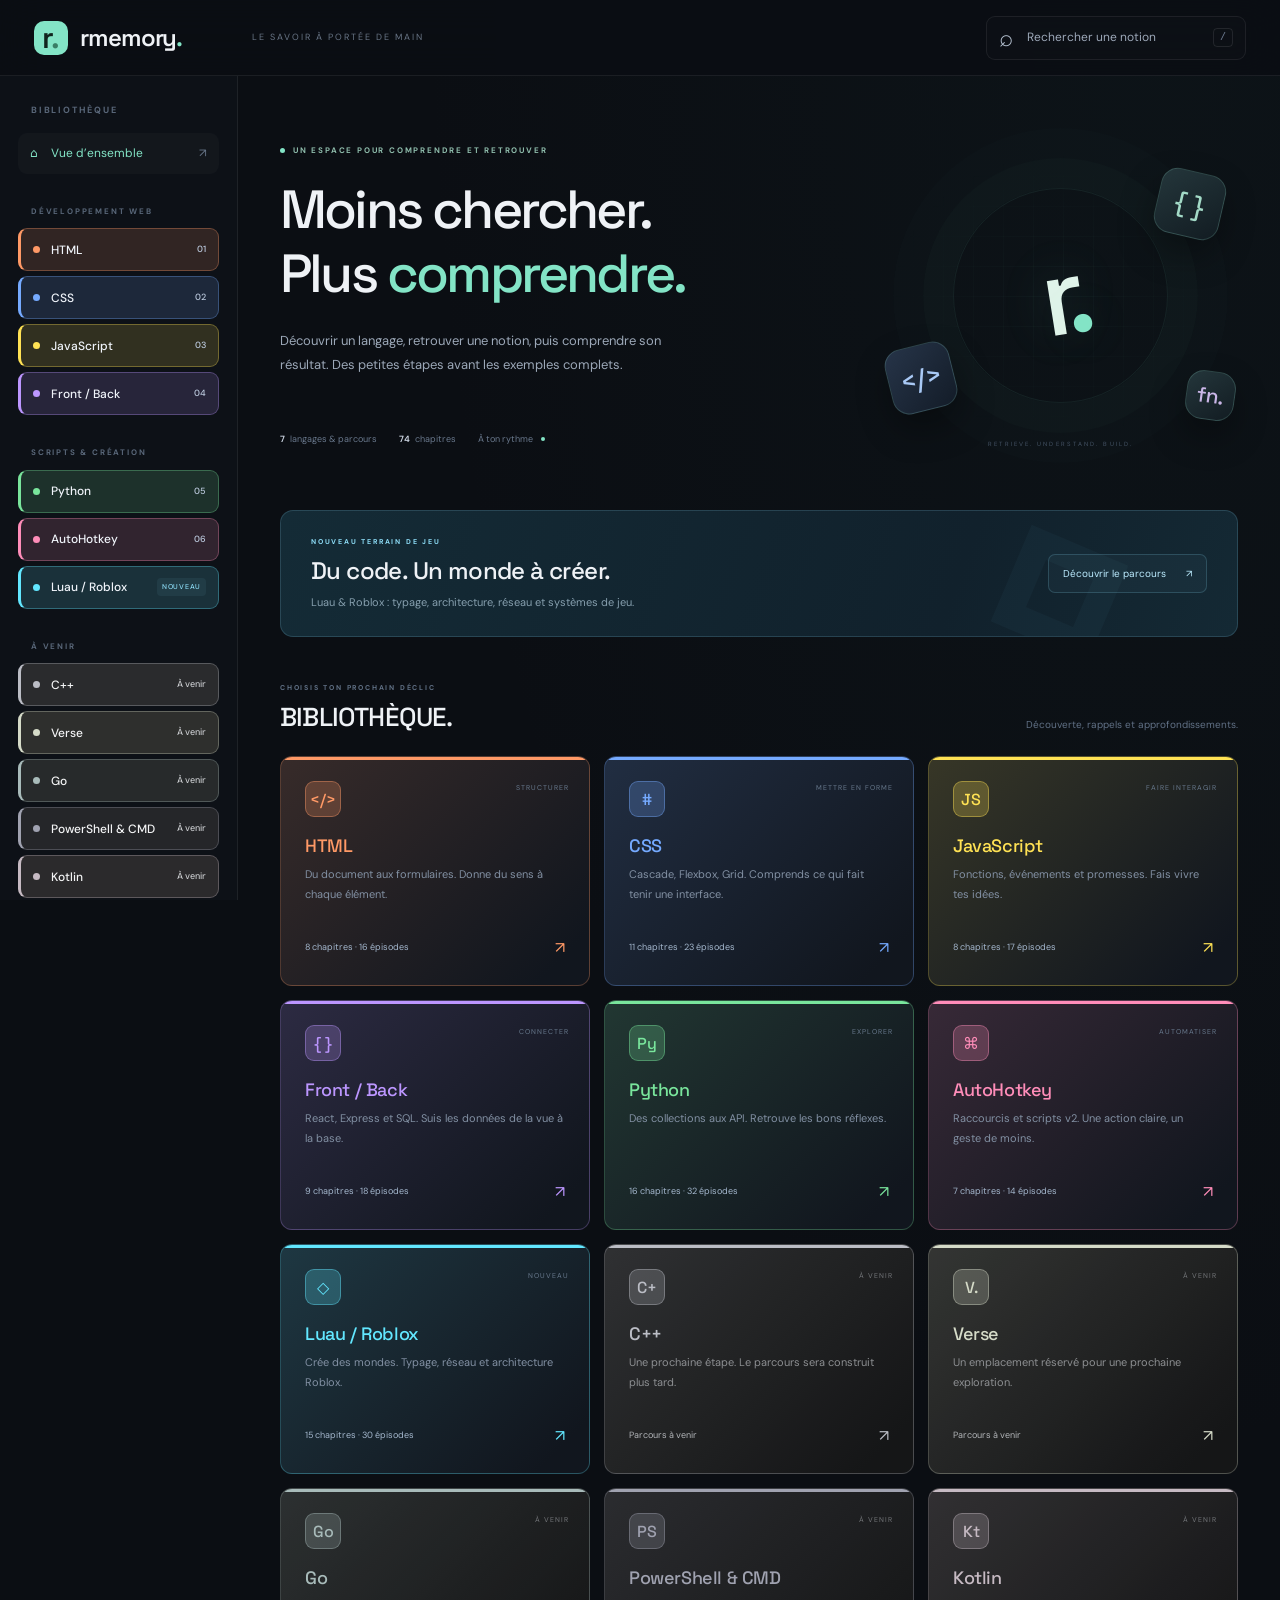
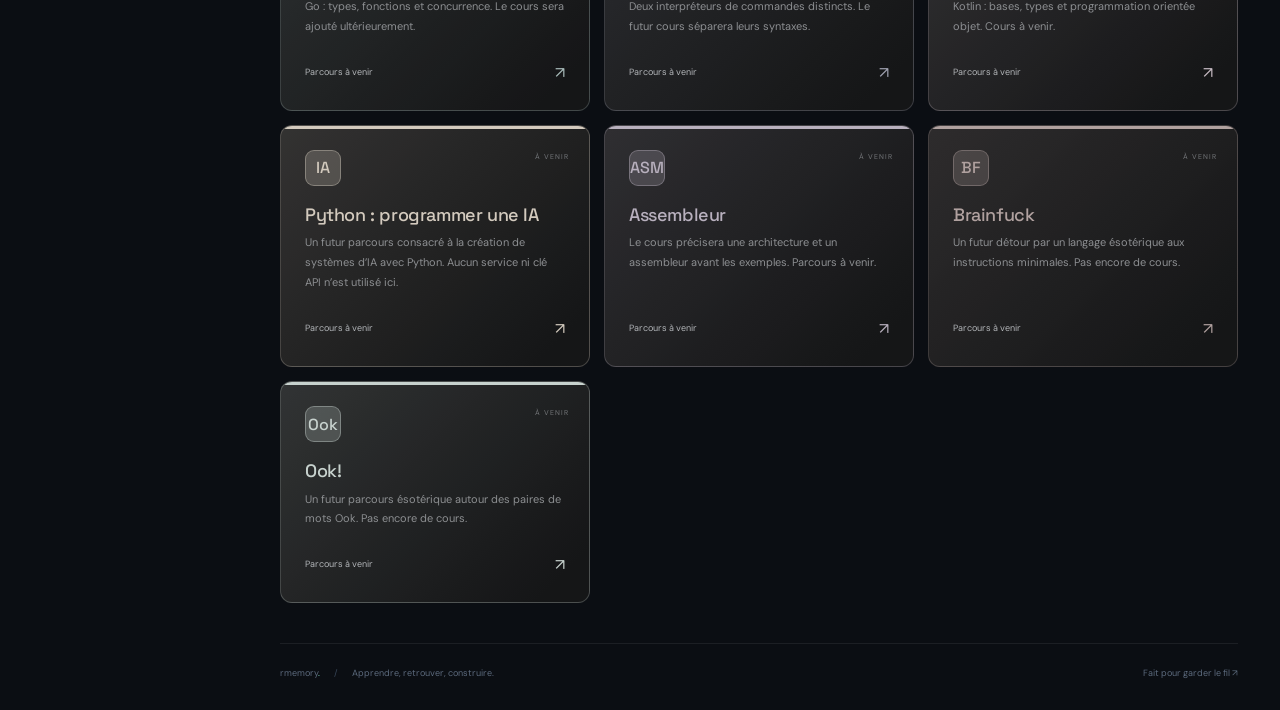
==== commit a1e8c984: "Add files via upload" ====
--- a/index.html
+++ b/index.html
@@ -1,6273 +1,7664 @@
-﻿<!DOCTYPE html>
-<html lang="fr">
-    <head>
-        <meta charset="utf-8">
-        <meta name="viewport" content="width=device-width, initial-scale=1.0">
-        <title>Rmemory — Ta bibliothèque de code</title>   
-        <meta name="theme-color" content="#0b0e13">
-        <meta name="description" content="Rappels et approfondissements : HTML, CSS, JavaScript, Python, AutoHotkey et Luau Roblox.">
-        <link rel="stylesheet" href="rmemory.css">
-    </head>
-    <body>
-        <a class="skip-link" href="#StartContent">Aller au contenu</a>
-        <header class="site-header">
-            <a class="brand" href="#StartContent" aria-label="Rmemory, accueil">
-                <span class="brand-mark" aria-hidden="true">r<span>.</span></span>
-                <span>rmemory<span class="brand-dot">.</span></span>
-            </a>
-            <span class="header-caption">LE SAVOIR À PORTÉE DE MAIN</span>
-            <button id="search-open" class="search-trigger" type="button" aria-haspopup="dialog">
-                <span aria-hidden="true">⌕</span> Rechercher une notion <kbd>/</kbd>
-            </button>
-            <button id="mobile-menu" class="mobile-menu" type="button" aria-expanded="false" aria-controls="language-nav">Langages ☰</button>
-        </header>
-        <nav class="buttonContainer" id="language-nav" aria-label="Langages">
-            <p class="nav-caption">TA BIBLIOTHÈQUE</p>
-            <a class="nav-home" href="#StartContent"><span aria-hidden="true">⌂</span> Vue d’ensemble <span aria-hidden="true">↗</span></a>
-            <p class="nav-group">DÉVELOPPEMENT WEB</p>
-            <button type="button" class="btn html-btn" data-section="htmlContent" aria-controls="htmlContent"><span class="language-dot"></span>HTML<span class="nav-short">01</span></button>
-            <button type="button" class="btn css-btn" data-section="cssContent" aria-controls="cssContent"><span class="language-dot"></span>CSS<span class="nav-short">02</span></button>
-            <button type="button" class="btn js-btn" data-section="jsContent" aria-controls="jsContent"><span class="language-dot"></span>JavaScript<span class="nav-short">03</span></button>
-            <button type="button" class="btn js-adv-btn" data-section="jsComplexContent" aria-controls="jsComplexContent"><span class="language-dot"></span>Front / Back<span class="nav-short">04</span></button>
-            <p class="nav-group">SCRIPTS &amp; CRÉATION</p>
-            <button type="button" class="btn py-btn" data-section="pythonContent" aria-controls="pythonContent"><span class="language-dot"></span>Python<span class="nav-short">05</span></button>
-            <button type="button" class="btn ahk-btn" data-section="ahkContent" aria-controls="ahkContent"><span class="language-dot"></span>AutoHotkey<span class="nav-short">06</span></button>
-            <button type="button" class="btn luau-btn" data-section="luauContent" aria-controls="luauContent"><span class="language-dot"></span>Luau / Roblox<span class="new-badge">NOUVEAU</span></button>
-            <p class="nav-group">POUR PLUS TARD</p>
-            <button type="button" class="btn cpp-btn" data-section="c++Content" aria-controls="c++Content"><span class="language-dot"></span>C++<span class="nav-short">À venir</span></button>
-            <button type="button" class="btn verse-btn" data-section="verseContent" aria-controls="verseContent"><span class="language-dot"></span>Verse<span class="nav-short">À venir</span></button>
-            <div class="sidebar-note"><span class="note-dot"></span><p>Une notion à la fois.<br><strong>Un peu plus loin à chaque fois.</strong></p></div>
-        </nav>
-        <button id="menuBtn" class="menu-btn HIDDEN" type="button">← Bibliothèque</button>
-        <div class="SHOW" id="StartContent">
-            <div class="home-hero">
-                <div class="hero-copy">
-                    <p class="eyebrow"><span></span> TON ESPACE POUR RETROUVER LE FIL</p>
-                    <h1>Moins chercher.<br>Plus <em>comprendre.</em></h1>
-                    <p class="hero-description">Le détail que tu avais oublié. Le concept que tu veux creuser. Tes langages, expliqués une notion à la fois.</p>
-                    <div class="hero-actions"><button type="button" id="resume-reading" class="secondary-action" hidden>Reprendre ma lecture <span aria-hidden="true">→</span></button></div>
-                    <div class="hero-stats"><span><strong id="course-count">7</strong> langages &amp; parcours</span><span><strong id="chapter-count">—</strong> chapitres</span><span>À ton rythme<span class="stat-dot"></span></span></div>
-                </div>
-                <div class="hero-visual" aria-hidden="true">
-                    <div class="visual-grid"></div><div class="visual-orbit"></div>
-                    <div class="floating-token token-one">{ }</div><div class="floating-token token-two">&lt;/&gt;</div><div class="floating-token token-three">fn.</div>
-                    <div class="visual-center">r<span>.</span></div>
-                    <span class="visual-caption">RETRIEVE. UNDERSTAND. BUILD.</span>
-                </div>
-            </div>
-            <section class="featured-course" aria-labelledby="featured-title">
-                <div><p class="eyebrow">NOUVEAU TERRAIN DE JEU</p><h2 id="featured-title">Du code. Un monde à créer.</h2><p>Luau &amp; Roblox : typage, architecture, réseau et systèmes de jeu.</p></div>
-                <a href="#luauContent" class="feature-link">Découvrir le parcours <span aria-hidden="true">↗</span></a>
-                <span class="roblox-shape" aria-hidden="true"></span>
-            </section>
-            <div class="library-heading"><div><p class="eyebrow">CHOISIS TON PROCHAIN DÉCLIC</p><h2>Ta bibliothèque.</h2></div><span class="library-hint">Des rappels aux approfondissements.</span></div>
-            <div id="course-grid" class="course-grid"></div>
-            <footer class="home-footer"><span>rmemory<span class="brand-dot">.</span> <span class="footer-separator">/</span> Apprendre, retrouver, construire.</span><span>Fait pour garder le fil <span aria-hidden="true">↗</span></span></footer>
-        </div>
-
-        <!-- Contenu HTML-->
-        <div id="htmlContent" class="HIDDEN learning-section" role="region" aria-labelledby="htmlHeading">
-            <h1 id="htmlHeading">HTML</h1>
-            <p class="lesson-intro">De la structure de base aux formulaires et à l’accessibilité : un rappel par
-                cas, puis un approfondissement quand il est utile.</p>
-            <p>Choisis une notion, puis un épisode. Les extraits sont des exemples à recopier dans le contexte
-                indiqué ; ils ne s’exécutent pas dans cette page.</p>
-            <nav class="lesson-toc" aria-label="Sommaire HTML">
-                <h2>Retrouver une notion</h2>
-                <a href="#html-document">01 · Document, fichiers et métadonnées</a>
-                <a href="#html-text">02 · Texte, titres, listes et caractères</a>
-                <a href="#html-semantic">03 · Structure sémantique et conteneurs</a>
-                <a href="#html-links">04 · Liens, boutons et navigation</a>
-                <a href="#html-media">05 · Images, figures et médias</a>
-                <a href="#html-forms">06 · Formulaires : étiquettes, champs et envoi</a>
-                <a href="#html-tables">07 · Tableaux et contenu repliable</a>
-                <a href="#html-quality">08 · Accessibilité, sécurité et vérification</a>
-            </nav>
-            <details id="html-document" class="lesson-chapter">
-                <summary>01 · Document, fichiers et métadonnées</summary>
-                <p>HTML décrit la structure et le sens du contenu. Le CSS gère sa présentation ; JavaScript ajoute
-                    des comportements.</p>
-                <details class="lesson-episode">
-                    <summary>Épisode 1 · Le squelette d’une page</summary>
-                    <p>Voici un document complet. Place le contenu visible dans body et les informations du
-                        document dans head.</p>
-                    <div class="console lesson-code">
-                        <code data-language="html">
-                            &lt;!doctype html&gt;
-                            &lt;html lang="fr"&gt;
-                                &lt;head&gt;
-                                    &lt;meta charset="utf-8"&gt;
-                                    &lt;meta name="viewport" content="width=device-width, initial-scale=1"&gt;
-                                    &lt;title&gt;KwoxStudio · Accueil&lt;/title&gt;
-                                    &lt;meta name="description" content="Les projets de jeux de KwoxStudio."&gt;
-                                    &lt;link rel="stylesheet" href="style.css"&gt;
-                                    &lt;script src="interaction.js" defer&gt;&lt;/script&gt;
-                                &lt;/head&gt;
-                                &lt;body&gt;
-                                    &lt;h1&gt;Les projets du studio&lt;/h1&gt;
-                                    &lt;p&gt;Bienvenue !&lt;/p&gt;
-                                &lt;/body&gt;
-                            &lt;/html&gt;
-                        </code>
-                    </div>
-                    <h3>Ce qui se passe</h3>
-                    <ul>
-                        <li><code>&lt;!doctype html&gt;</code> demande le mode standard ; ce n’est pas une balise
-                            qui affiche du texte.</li>
-                        <li><code>lang="fr"</code> indique la langue. <code>charset</code> définit l’encodage ; le
-                            viewport adapte la zone de mise en page au mobile.</li>
-                        <li><code>title</code> nomme l’onglet ; <code>description</code> décrit la page. Le script
-                            classique avec <code>defer</code> attend la fin de l’analyse du HTML avant de
-                            s’exécuter.</li>
-                    </ul>
-                    <p class="lesson-trap"><strong>Le piège à éviter :</strong> Le navigateur répare beaucoup
-                        d’erreurs de balisage, mais son DOM peut alors différer de ton fichier. Une page qui semble
-                        marcher peut rester mal structurée.</p>
-                </details>
-                <details class="lesson-episode">
-                    <summary>Épisode 2 · Comprendre les chemins</summary>
-                    <p>Un chemin relatif dépend de l’adresse de la page. Sur un site hébergé dans un sous-dossier,
-                        commencer par / change sa destination.</p>
-                    <div class="console lesson-code">
-                        <code data-language="html">
-                            &lt;a href="./about.html"&gt;À propos&lt;/a&gt;
-                            &lt;img src="assets/logo.jpg" alt="KwoxStudio" width="144" height="144"&gt;
-                            &lt;a href="#contact"&gt;Aller au contact&lt;/a&gt;
-                            &lt;section id="contact"&gt;
-                                &lt;h2&gt;Contact&lt;/h2&gt;
-                                &lt;a href="mailto:kwoxstudio@gmail.com"&gt;Écrire au studio&lt;/a&gt;
-                            &lt;/section&gt;
-                        </code>
-                    </div>
-                    <h3>Ce qui se passe</h3>
-                    <ul>
-                        <li><code>assets/logo.jpg</code> est cherché par rapport au dossier de la page ;
-                            <code>../</code> remonte d’un niveau.</li>
-                        <li><code>/assets/logo.jpg</code> vise la racine du domaine : cela peut casser un site
-                            publié sous <code>/KwoxStudio/</code>.</li>
-                        <li><code>#contact</code> cible un identifiant de la page, qui doit être unique.</li>
-                    </ul>
-                    <p class="lesson-trap"><strong>Le piège à éviter :</strong> Respecte exactement la casse et
-                        l’extension des fichiers. Un chemin Windows comme C:\Users\... ne convient pas à un site
-                        publié.</p>
-                </details>
-            </details>
-            <details id="html-text" class="lesson-chapter">
-                <summary>02 · Texte, titres, listes et caractères</summary>
-                <p>La structure du texte doit rester compréhensible sans style. Choisis les balises pour leur sens,
-                    pas pour leur taille par défaut.</p>
-                <details class="lesson-episode">
-                    <summary>Épisode 1 · Hiérarchiser sans sauter les explications</summary>
-                    <p>Le titre principal annonce le sujet ; les sous-titres organisent des parties. Un paragraphe
-                        regroupe des phrases sur une même idée.</p>
-                    <div class="console lesson-code">
-                        <code data-language="html">
-                            &lt;h1&gt;Créer un jeu&lt;/h1&gt;
-                            &lt;p&gt;Une idée devient un prototype.&lt;/p&gt;
-                            &lt;h2&gt;Le prototype&lt;/h2&gt;
-                            &lt;h3&gt;Le déplacement&lt;/h3&gt;
-                            &lt;p&gt;Commence par une mécanique &lt;strong&gt;essentielle&lt;/strong&gt;.&lt;/p&gt;
-                            &lt;p&gt;Le résultat doit être &lt;em&gt;jouable&lt;/em&gt;.&lt;/p&gt;
-                        </code>
-                    </div>
-                    <h3>Ce qui se passe</h3>
-                    <ul>
-                        <li><code>h1</code> à <code>h6</code> sont des niveaux de titres. Une page avec un titre
-                            principal clair est plus facile à parcourir.</li>
-                        <li><code>strong</code> marque une importance ; <code>em</code> marque une emphase. Leur
-                            apparence se règle en CSS.</li>
-                    </ul>
-                    <p class="lesson-trap"><strong>Le piège à éviter :</strong> <code>br</code> est un saut de
-                        ligne, pas un outil de mise en page. Pour espacer des blocs, utilise margin ou gap en CSS.</p>
-                </details>
-                <details class="lesson-episode">
-                    <summary>Épisode 2 · Listes ordonnées, non ordonnées et définitions</summary>
-                    <p>Choisis ul quand l’ordre n’est pas essentiel, ol quand il l’est, et dl pour des associations
-                        terme/définition.</p>
-                    <div class="console lesson-code">
-                        <code data-language="html">
-                            &lt;ul&gt;
-                                &lt;li&gt;Graphismes&lt;/li&gt;
-                                &lt;li&gt;Musique&lt;/li&gt;
-                            &lt;/ul&gt;
-                            &lt;ol&gt;
-                                &lt;li&gt;Installer le jeu&lt;/li&gt;
-                                &lt;li&gt;Lancer le tutoriel&lt;/li&gt;
-                            &lt;/ol&gt;
-                            &lt;dl&gt;
-                                &lt;dt&gt;Prototype&lt;/dt&gt;
-                                &lt;dd&gt;Version servant à tester une idée.&lt;/dd&gt;
-                            &lt;/dl&gt;
-                        </code>
-                    </div>
-                    <h3>Ce qui se passe</h3>
-                    <ul>
-                        <li>Les enfants de <code>ul</code> et <code>ol</code> sont des <code>li</code>. Une
-                            sous-liste se place à l’intérieur d’un <code>li</code>.</li>
-                        <li><code>dt</code> contient le terme ; <code>dd</code> sa description.</li>
-                    </ul>
-                </details>
-                <details class="lesson-episode">
-                    <summary>Épisode 3 · Montrer du code et écrire des commentaires</summary>
-                    <p>Pour afficher les chevrons d’une balise plutôt que créer la balise, on les échappe. pre
-                        conserve les retours à la ligne et l’indentation.</p>
-                    <div class="console lesson-code">
-                        <code data-language="html">
-                            &lt;p&gt;La balise &lt;code&gt;&amp;lt;footer&amp;gt;&lt;/code&gt; indique un pied de page.&lt;/p&gt;
-                            &lt;pre&gt;&lt;code&gt;const score = 12;
-                            console.log(score);&lt;/code&gt;&lt;/pre&gt;
-                            &lt;!-- Note de maintenance : aucun texte visible ici. --&gt;
-                        </code>
-                    </div>
-                    <h3>Ce qui se passe</h3>
-                    <ul>
-                        <li><code>&amp;lt;</code> représente < ; <code>&amp;gt;</code> représente > ;
-                            <code>&amp;amp;</code> représente &.</li>
-                        <li><code>code</code> indique du code ; <code>pre</code> conserve sa mise en forme. Aucun
-                            des deux n’exécute le code.</li>
-                    </ul>
-                    <p class="lesson-trap"><strong>Le piège à éviter :</strong> Un commentaire HTML est visible
-                        dans le code source : n’y mets pas de mot de passe ou de clé.</p>
-                </details>
-            </details>
-            <details id="html-semantic" class="lesson-chapter">
-                <summary>03 · Structure sémantique et conteneurs</summary>
-                <p>Les éléments sémantiques expliquent le rôle d’une zone. div et span restent utiles quand aucun
-                    rôle plus précis ne convient.</p>
-                <details class="lesson-episode">
-                    <summary>Épisode 1 · Construire les grandes zones</summary>
-                    <p>Le contenu principal, la navigation et les informations de pied de page ont des éléments
-                        adaptés.</p>
-                    <div class="console lesson-code">
-                        <code data-language="html">
-                            &lt;header&gt;
-                                &lt;nav aria-label="Navigation principale"&gt;
-                                    &lt;a href="#projects"&gt;Projets&lt;/a&gt;
-                                &lt;/nav&gt;
-                            &lt;/header&gt;
-                            &lt;main&gt;
-                                &lt;section id="projects"&gt;
-                                    &lt;h1&gt;Nos projets&lt;/h1&gt;
-                                    &lt;article&gt;
-                                        &lt;h2&gt;LovePower&lt;/h2&gt;
-                                        &lt;p&gt;Présentation du projet.&lt;/p&gt;
-                                    &lt;/article&gt;
-                                &lt;/section&gt;
-                            &lt;/main&gt;
-                            &lt;footer&gt;&lt;p&gt;KwoxStudio&lt;/p&gt;&lt;/footer&gt;
-                        </code>
-                    </div>
-                    <h3>Ce qui se passe</h3>
-                    <ul>
-                        <li><code>main</code> correspond au contenu principal ; garde un seul main visible pour
-                            cette page.</li>
-                        <li><code>section</code> regroupe un thème, généralement avec un titre ;
-                            <code>article</code> convient à un contenu autonome.</li>
-                        <li><code>aside</code> peut contenir un complément. <code>header</code> et
-                            <code>footer</code> peuvent aussi appartenir à un article.</li>
-                    </ul>
-                    <p class="lesson-trap"><strong>Le piège à éviter :</strong> Les balises ne rendent pas
-                        automatiquement une section interactive et ne remplacent pas une hiérarchie de titres
-                        claire.</p>
-                </details>
-                <details class="lesson-episode">
-                    <summary>Épisode 2 · class, id, div et span</summary>
-                    <p>Une classe sert à regrouper des éléments. Un identifiant désigne un seul élément. div et
-                        span sont des conteneurs génériques.</p>
-                    <div class="console lesson-code">
-                        <code data-language="html">
-                            &lt;div class="card featured" id="project-lovepower"&gt;
-                                &lt;h2&gt;LovePower &lt;span class="badge"&gt;Nouveau&lt;/span&gt;&lt;/h2&gt;
-                                &lt;p&gt;Un prototype en développement.&lt;/p&gt;
-                            &lt;/div&gt;
-                        </code>
-                    </div>
-                    <h3>Ce qui se passe</h3>
-                    <ul>
-                        <li><code>class="card featured"</code> donne deux classes séparées par des espaces. En CSS
-                            : <code>.card</code> et <code>.featured</code>.</li>
-                        <li><code>id="project-lovepower"</code> doit être unique. En CSS :
-                            <code>#project-lovepower</code>.</li>
-                        <li><code>span</code> entoure une portion de texte ; <code>div</code> regroupe un bloc,
-                            sans lui ajouter de sens particulier.</li>
-                    </ul>
-                    <p class="lesson-trap"><strong>Le piège à éviter :</strong> Pas de virgule entre les classes.
-                        Les noms Visible ou Hidden n’ont aucun pouvoir sans CSS ou JavaScript associé.</p>
-                </details>
-            </details>
-            <details id="html-links" class="lesson-chapter">
-                <summary>04 · Liens, boutons et navigation</summary>
-                <p>Un lien mène à une destination. Un bouton déclenche une action. Ce choix apporte déjà beaucoup
-                    de comportement clavier et d’accessibilité.</p>
-                <details class="lesson-episode">
-                    <summary>Épisode 1 · Lien ou bouton ?</summary>
-                    <p>Les deux peuvent avoir le même aspect en CSS, mais leur rôle reste différent.</p>
-                    <div class="console lesson-code">
-                        <code data-language="html">
-                            &lt;a href="projects.html"&gt;Voir les projets&lt;/a&gt;
-                            &lt;a href="https://example.com" target="_blank" rel="noopener"&gt;
-                                Documentation (nouvel onglet)
-                            &lt;/a&gt;
-                            &lt;button type="button"&gt;Ouvrir les réglages&lt;/button&gt;
-                        </code>
-                    </div>
-                    <h3>Ce qui se passe</h3>
-                    <ul>
-                        <li>Le texte du lien décrit sa destination ; évite un simple « clique ici ».</li>
-                        <li><code>type="button"</code> évite une soumission accidentelle dans un formulaire.</li>
-                        <li><code>target="_blank"</code> demande un nouvel onglet ; <code>noopener</code> explicite
-                            la séparation avec la page ouverte.</li>
-                    </ul>
-                    <p class="lesson-trap"><strong>Le piège à éviter :</strong> Le bouton « Ouvrir » a besoin d’un
-                        comportement JavaScript. Évite un div cliquable quand un vrai bouton convient.</p>
-                </details>
-                <details class="lesson-episode">
-                    <summary>Épisode 2 · Indiquer la page actuelle et les données personnalisées</summary>
-                    <p>aria-current indique où l’utilisateur se trouve. Les attributs data-* stockent de petites
-                        données utiles à ton script.</p>
-                    <div class="console lesson-code">
-                        <code data-language="html">
-                            &lt;nav aria-label="Pages du studio"&gt;
-                                &lt;a href="index.html" aria-current="page"&gt;Accueil&lt;/a&gt;
-                                &lt;a href="projects.html"&gt;Projets&lt;/a&gt;
-                            &lt;/nav&gt;
-                            &lt;button type="button" data-project-id="42"&gt;Voir le projet&lt;/button&gt;
-                        </code>
-                    </div>
-                    <h3>Ce qui se passe</h3>
-                    <ul>
-                        <li><code>aria-current="page"</code> est sur le lien de la page courante uniquement.</li>
-                        <li>JavaScript lit ici <code>button.dataset.projectId</code> ; cette valeur est une chaîne.</li>
-                    </ul>
-                    <p class="lesson-trap"><strong>Le piège à éviter :</strong> Les attributs data-* ne sont pas
-                        privés : ils sont inspectables par l’utilisateur.</p>
-                </details>
-            </details>
-            <details id="html-media" class="lesson-chapter">
-                <summary>05 · Images, figures et médias</summary>
-                <p>Un média doit avoir une taille prévisible et une alternative adaptée à son rôle. Les chemins
-                    d’exemple sont à remplacer par tes fichiers.</p>
-                <details class="lesson-episode">
-                    <summary>Épisode 1 · Image utile ou décorative</summary>
-                    <p>alt transmet le sens d’une image lorsqu’elle n’est pas perçue. Une décoration sans
-                        information supplémentaire utilise une alternative vide.</p>
-                    <div class="console lesson-code">
-                        <code data-language="html">
-                            &lt;img src="assets/logo.jpg" alt="KwoxStudio" width="144" height="144"&gt;
-                            &lt;img src="assets/decoration.png" alt="" width="80" height="80"&gt;
-                            &lt;figure&gt;
-                                &lt;img src="assets/corridor.jpg" alt="Couloir éclairé par un néon bleu"
-                                     width="1200" height="800" loading="lazy"&gt;
-                                &lt;figcaption&gt;Une ambiance du prochain prototype.&lt;/figcaption&gt;
-                            &lt;/figure&gt;
-                        </code>
-                    </div>
-                    <h3>Ce qui se passe</h3>
-                    <ul>
-                        <li><code>width</code> et <code>height</code> réservent le rapport de taille et réduisent
-                            les déplacements pendant le chargement.</li>
-                        <li><code>figcaption</code> est une légende visible ; elle ne remplace pas systématiquement
-                            alt.</li>
-                        <li><code>loading="lazy"</code> convient aux images éloignées du premier écran, moins à
-                            l’image principale immédiatement visible.</li>
-                    </ul>
-                    <p class="lesson-trap"><strong>Le piège à éviter :</strong> Une image de fond CSS n’a pas de
-                        alt : garde les informations indispensables dans le contenu HTML.</p>
-                </details>
-                <details class="lesson-episode">
-                    <summary>Épisode 2 · Choisir une résolution adaptée</summary>
-                    <p>srcset propose plusieurs ressources ; sizes décrit la largeur d’affichage attendue. Le
-                        navigateur choisit selon ses contraintes.</p>
-                    <div class="console lesson-code">
-                        <code data-language="html">
-                            &lt;img src="assets/game-800.jpg"
-                                 srcset="assets/game-400.jpg 400w, assets/game-800.jpg 800w"
-                                 sizes="(max-width: 600px) 100vw, 600px"
-                                 alt="Vue du village du jeu" width="800" height="450"&gt;
-                        </code>
-                    </div>
-                    <h3>Ce qui se passe</h3>
-                    <ul>
-                        <li><code>400w</code> et <code>800w</code> décrivent les largeurs réelles des fichiers.</li>
-                        <li><code>sizes</code> annonce la place prévue ; le CSS définit toujours la mise en page
-                            effective.</li>
-                    </ul>
-                    <p class="lesson-trap"><strong>Le piège à éviter :</strong> Les fichiers proposés doivent
-                        exister et correspondre aux dimensions annoncées.</p>
-                </details>
-                <details class="lesson-episode">
-                    <summary>Épisode 3 · Vidéo, audio et sous-titres</summary>
-                    <p>Les contrôles natifs donnent une interface de lecture. Pour une vidéo parlée, prévois des
-                        sous-titres et une transcription adaptée.</p>
-                    <div class="console lesson-code">
-                        <code data-language="html">
-                            &lt;video controls preload="metadata" width="800" poster="assets/poster.jpg"&gt;
-                                &lt;source src="assets/trailer.mp4" type="video/mp4"&gt;
-                                &lt;track kind="captions" src="assets/captions-fr.vtt" srclang="fr"
-                                       label="Français" default&gt;
-                                &lt;p&gt;Vidéo indisponible : &lt;a href="assets/trailer.mp4"&gt;télécharger&lt;/a&gt;.&lt;/p&gt;
-                            &lt;/video&gt;
-                        </code>
-                    </div>
-                    <h3>Ce qui se passe</h3>
-                    <ul>
-                        <li><code>poster</code> indique l’image d’attente ; <code>source</code> propose le média.</li>
-                        <li><code>track</code> charge un fichier WebVTT de sous-titres. <code>audio controls</code>
-                            suit le même principe sans image.</li>
-                    </ul>
-                    <p class="lesson-trap"><strong>Le piège à éviter :</strong> Évite une lecture automatique
-                        sonore ; les navigateurs peuvent la bloquer et elle gêne de nombreux utilisateurs.</p>
-                </details>
-            </details>
-            <details id="html-forms" class="lesson-chapter">
-                <summary>06 · Formulaires : étiquettes, champs et envoi</summary>
-                <p>Un formulaire rassemble des valeurs nommées pour les envoyer ou les traiter. La validation
-                    navigateur aide l’utilisateur, mais ne remplace jamais celle du serveur.</p>
-                <details class="lesson-episode">
-                    <summary>Épisode 1 · Associer un label et nommer la valeur</summary>
-                    <p>Le label visible indique ce qu’il faut saisir. for cible le id ; name est le nom envoyé au
-                        serveur.</p>
-                    <div class="console lesson-code">
-                        <code data-language="html">
-                            &lt;form action="/contact" method="post"&gt;
-                                &lt;label for="email"&gt;Adresse e-mail&lt;/label&gt;
-                                &lt;input id="email" name="email" type="email" autocomplete="email" required&gt;
-                                &lt;label for="message"&gt;Ton message&lt;/label&gt;
-                                &lt;textarea id="message" name="message" rows="5" required&gt;&lt;/textarea&gt;
-                                &lt;button type="submit"&gt;Envoyer&lt;/button&gt;
-                            &lt;/form&gt;
-                        </code>
-                    </div>
-                    <h3>Ce qui se passe</h3>
-                    <ul>
-                        <li><code>type="email"</code> apporte un contrôle de format ; <code>required</code> exige
-                            une valeur.</li>
-                        <li><code>action</code> est l’URL qui reçoit la soumission ; elle doit réellement exister
-                            côté serveur.</li>
-                        <li>Un champ sans <code>name</code> n’est pas inclus comme valeur nommée dans une
-                            soumission HTML ordinaire.</li>
-                    </ul>
-                    <p class="lesson-trap"><strong>Le piège à éviter :</strong> Un placeholder ne remplace pas un
-                        label. Un site statique seul ne peut pas traiter la route POST /contact.</p>
-                </details>
-                <details class="lesson-episode">
-                    <summary>Épisode 2 · Choix, groupes et attributs booléens</summary>
-                    <p>Un même name regroupe les boutons radio. fieldset et legend donnent un intitulé commun au
-                        groupe.</p>
-                    <div class="console lesson-code">
-                        <code data-language="html">
-                            &lt;fieldset&gt;
-                                &lt;legend&gt;Mode de jeu&lt;/legend&gt;
-                                &lt;label&gt;&lt;input type="radio" name="mode" value="solo" checked&gt; Solo&lt;/label&gt;
-                                &lt;label&gt;&lt;input type="radio" name="mode" value="coop"&gt; Coop&lt;/label&gt;
-                            &lt;/fieldset&gt;
-                            &lt;label&gt;&lt;input type="checkbox" name="news" value="yes"&gt; Recevoir les nouvelles&lt;/label&gt;
-                            &lt;label for="level"&gt;Niveau&lt;/label&gt;
-                            &lt;select id="level" name="level"&gt;
-                                &lt;option value="easy"&gt;Facile&lt;/option&gt;
-                                &lt;option value="hard"&gt;Difficile&lt;/option&gt;
-                            &lt;/select&gt;
-                        </code>
-                    </div>
-                    <h3>Ce qui se passe</h3>
-                    <ul>
-                        <li><code>value</code> est la valeur envoyée, distincte du texte affiché.</li>
-                        <li>Une case décochée n’envoie généralement pas sa paire nom/valeur ; un champ
-                            <code>disabled</code> n’est pas soumis.</li>
-                        <li>Un attribut booléen est actif par sa présence : <code>checked="false"</code> coche
-                            quand même la case.</li>
-                    </ul>
-                    <p class="lesson-trap"><strong>Le piège à éviter :</strong> readonly empêche l’édition sur les
-                        champs qui le prennent en charge, mais conserve leur soumission ; disabled a un autre rôle.</p>
-                </details>
-                <details class="lesson-episode">
-                    <summary>Épisode 3 · GET, POST et validation</summary>
-                    <p>GET place les champs dans l’URL, adapté à une recherche partageable. POST place les données
-                        dans le corps ; il ne chiffre pas la connexion à lui seul.</p>
-                    <div class="console lesson-code">
-                        <code data-language="html">
-                            &lt;form action="/search" method="get"&gt;
-                                &lt;label for="query"&gt;Rechercher un jeu&lt;/label&gt;
-                                &lt;input id="query" name="q" minlength="2" required&gt;
-                                &lt;button type="submit"&gt;Rechercher&lt;/button&gt;
-                            &lt;/form&gt;
-                        </code>
-                    </div>
-                    <h3>Ce qui se passe</h3>
-                    <ul>
-                        <li>La recherche peut produire une URL telle que <code>/search?q=jeu</code>.</li>
-                        <li>Les contraintes améliorent la saisie ; le serveur doit refaire ses vérifications.</li>
-                        <li>Utilise HTTPS pour protéger le transport des données.</li>
-                    </ul>
-                    <p class="lesson-trap"><strong>Le piège à éviter :</strong> Ne mets pas de secrets dans une
-                        URL. La validité HTML d’une saisie ne garantit ni son autorisation ni sa sécurité.</p>
-                </details>
-            </details>
-            <details id="html-tables" class="lesson-chapter">
-                <summary>07 · Tableaux et contenu repliable</summary>
-                <p>Un tableau convient aux données en lignes et colonnes. Pour afficher ou masquer des
-                    explications, details fonctionne déjà sans JavaScript.</p>
-                <details class="lesson-episode">
-                    <summary>Épisode 1 · En-têtes et légende de tableau</summary>
-                    <p>caption donne un titre au tableau ; th identifie un en-tête ; scope précise la relation
-                        simple avec une ligne ou une colonne.</p>
-                    <div class="console lesson-code">
-                        <code data-language="html">
-                            &lt;table&gt;
-                                &lt;caption&gt;Compatibilité des projets&lt;/caption&gt;
-                                &lt;thead&gt;
-                                    &lt;tr&gt;&lt;th scope="col"&gt;Jeu&lt;/th&gt;&lt;th scope="col"&gt;Windows&lt;/th&gt;&lt;/tr&gt;
-                                &lt;/thead&gt;
-                                &lt;tbody&gt;
-                                    &lt;tr&gt;&lt;th scope="row"&gt;LovePower&lt;/th&gt;&lt;td&gt;Oui&lt;/td&gt;&lt;/tr&gt;
-                                &lt;/tbody&gt;
-                            &lt;/table&gt;
-                        </code>
-                    </div>
-                    <h3>Ce qui se passe</h3>
-                    <ul>
-                        <li><code>tr</code> regroupe une ligne ; <code>td</code> contient une donnée.</li>
-                        <li><code>thead</code> et <code>tbody</code> regroupent les zones ; <code>colspan</code> ou
-                            <code>rowspan</code> fusionnent des cellules lorsque nécessaire.</li>
-                    </ul>
-                    <p class="lesson-trap"><strong>Le piège à éviter :</strong> N’utilise pas un tableau pour
-                        positionner toute ta page ; Flexbox et Grid sont faits pour cela.</p>
-                </details>
-                <details class="lesson-episode">
-                    <summary>Épisode 2 · Chapitres et épisodes natifs</summary>
-                    <p>summary est le titre interactif de details. L’attribut open rend le bloc ouvert au
-                        chargement.</p>
-                    <div class="console lesson-code">
-                        <code data-language="html">
-                            &lt;details&gt;
-                                &lt;summary&gt;Chapitre : les images&lt;/summary&gt;
-                                &lt;p&gt;Choisis un épisode.&lt;/p&gt;
-                                &lt;details open&gt;
-                                    &lt;summary&gt;Épisode : le texte alternatif&lt;/summary&gt;
-                                    &lt;p&gt;Décris le rôle de l’image dans ce contexte.&lt;/p&gt;
-                                &lt;/details&gt;
-                            &lt;/details&gt;
-                        </code>
-                    </div>
-                    <h3>Ce qui se passe</h3>
-                    <ul>
-                        <li>Le navigateur gère le clic et le clavier. <code>summary</code> doit être placé en
-                            premier dans chaque details.</li>
-                        <li>Les imbrications structurent les explications. Un lien vers une notion doit aussi
-                            ouvrir ses ancêtres fermés si ton script gère cette navigation.</li>
-                    </ul>
-                    <p class="lesson-trap"><strong>Le piège à éviter :</strong> Évite d’imbriquer des boutons ou
-                        des liens dans summary : cela multiplie les actions concurrentes.</p>
-                </details>
-            </details>
-            <details id="html-quality" class="lesson-chapter">
-                <summary>08 · Accessibilité, sécurité et vérification</summary>
-                <p>Des contrôles natifs et un document cohérent évitent beaucoup de corrections après coup.</p>
-                <details class="lesson-episode">
-                    <summary>Épisode 1 · Clavier, langue et noms accessibles</summary>
-                    <p>Avant d’ajouter ARIA, choisis une balise qui apporte déjà le bon rôle. Garde un nom
-                        compréhensible pour chaque contrôle.</p>
-                    <div class="console lesson-code">
-                        <code data-language="html">
-                            &lt;a href="#main"&gt;Aller au contenu&lt;/a&gt;
-                            &lt;main id="main"&gt;
-                                &lt;h1&gt;Réglages&lt;/h1&gt;
-                                &lt;button type="button" aria-label="Fermer les réglages"&gt;×&lt;/button&gt;
-                                &lt;p&gt;Message : &lt;span lang="en"&gt;Welcome back&lt;/span&gt;&lt;/p&gt;
-                            &lt;/main&gt;
-                        </code>
-                    </div>
-                    <h3>Ce qui se passe</h3>
-                    <ul>
-                        <li>Le lien d’évitement donne un accès direct au contenu principal.</li>
-                        <li><code>aria-label</code> nomme ici un bouton dont le symbole seul serait ambigu.</li>
-                        <li>Teste les interactions avec Tab, Maj+Tab, Entrée et Espace. Le focus doit rester
-                            visible.</li>
-                    </ul>
-                    <p class="lesson-trap"><strong>Le piège à éviter :</strong> Ajouter role="button" à un div
-                        n’ajoute pas le comportement clavier d’un bouton. ARIA ne remplace pas le code manquant.</p>
-                </details>
-                <details class="lesson-episode">
-                    <summary>Épisode 2 · Vérifier avant publication</summary>
-                    <p>La vérification doit porter sur le document réellement interprété, les fichiers chargés et
-                        les parcours utilisateur.</p>
-                    <h3>Ce qui se passe</h3>
-                    <ul>
-                        <li>Passe le document dans un validateur HTML et cherche les identifiants dupliqués,
-                            balises mal fermées et attributs invalides.</li>
-                        <li>Dans les outils développeur, vérifie le DOM, la console et les réponses réseau : une
-                            erreur 404 vient souvent d’un chemin ou d’une casse.</li>
-                        <li>Teste mobile, zoom et clavier. Une structure correcte doit rester utilisable si une
-                            police ou une image ne charge pas.</li>
-                    </ul>
-                    <p class="lesson-trap"><strong>Le piège à éviter :</strong> Évite de masquer les erreurs avec
-                        du CSS. Corrige d’abord le sens, l’imbrication et les ressources manquantes.</p>
-                </details>
-            </details>
-            <details class="lesson-chapter">
-                <summary>Références et périmètre</summary>
-                <p>Cette version reprend les notions de l’ancien chapitre, corrige ses exemples et ajoute des
-                    approfondissements. Les syntaxes de bibliothèques sont à vérifier avec la version installée.</p>
-                <ul>
-                    <li><a href="https://developer.mozilla.org/fr/docs/Web/HTML">Référence HTML MDN</a></li>
-                    <li><a href="https://html.spec.whatwg.org/multipage/">Standard HTML</a></li>
-                </ul>
-            </details>
-        </div>
-
-
-
-
-
-
-
-        <!-- Contenu CSS -->
-        <div id="cssContent" class="HIDDEN learning-section" role="region" aria-labelledby="cssHeading">
-            <h1 id="cssHeading">CSS</h1>
-            <p class="lesson-intro">Comprendre la cascade, les boîtes et les mises en page avant d’accumuler les
-                propriétés. Les exemples vont dans une feuille CSS et ciblent les classes indiquées.</p>
-            <p>Choisis une notion, puis un épisode. Les extraits sont des exemples à recopier dans le contexte
-                indiqué ; ils ne s’exécutent pas dans cette page.</p>
-            <nav class="lesson-toc" aria-label="Sommaire CSS">
-                <h2>Retrouver une notion</h2>
-                <a href="#css-rules">01 · Relier CSS et cibler les éléments</a>
-                <a href="#css-cascade">02 · Cascade, spécificité et héritage</a>
-                <a href="#css-box">03 · Boîtes, tailles et espacements</a>
-                <a href="#css-display">04 · Flux, affichage et visibilité</a>
-                <a href="#css-flex">05 · Flexbox : axes, alignement et répartition</a>
-                <a href="#css-grid">06 · Grid : colonnes, cellules et zones</a>
-                <a href="#css-position">07 · Positionnement et superposition</a>
-                <a href="#css-appearance">08 · Typographie, couleurs et images</a>
-                <a href="#css-responsive">09 · Responsive et adaptation au contenu</a>
-                <a href="#css-motion">10 · États, transitions et mouvement</a>
-                <a href="#css-debug">11 · Maintenance, propriétés utiles et débogage</a>
-            </nav>
-            <details id="css-rules" class="lesson-chapter">
-                <summary>01 · Relier CSS et cibler les éléments</summary>
-                <p>Une règle associe un sélecteur à des déclarations. Le CSS ne modifie pas le sens des éléments
-                    HTML.</p>
-                <details class="lesson-episode">
-                    <summary>Épisode 1 · Charger une feuille et écrire une règle</summary>
-                    <p>Dans le head HTML, écris <code>&lt;link rel="stylesheet" href="style.css"&gt;</code>. Dans
-                        style.css, écris ensuite les règles.</p>
-                    <div class="console lesson-code">
-                        <code data-language="css">
-                            /* Une règle : sélecteur, puis déclarations. */
-                            p {
-                                color: #dbeafe;
-                                font-size: 1rem;
-                                line-height: 1.6;
-                            }
-                        </code>
-                    </div>
-                    <h3>Ce qui se passe</h3>
-                    <ul>
-                        <li><code>p</code> cible les paragraphes. Chaque déclaration contient une propriété,
-                            deux-points, une valeur et un point-virgule.</li>
-                        <li>Le commentaire CSS s’écrit <code>/* ... */</code>. Les commentaires <code>//</code> ne
-                            sont pas valides en CSS ordinaire.</li>
-                    </ul>
-                    <p class="lesson-trap"><strong>Le piège à éviter :</strong> Si rien ne change, vérifie d’abord
-                        que le fichier se charge et que son chemin est correct.</p>
-                </details>
-                <details class="lesson-episode">
-                    <summary>Épisode 2 · Type, classe, identifiant et attribut</summary>
-                    <p>Chaque type de sélecteur choisit des éléments d’une manière différente. Préfère des classes
-                        réutilisables pour la plupart des composants.</p>
-                    <div class="console lesson-code">
-                        <code data-language="css">
-                            p { color: #cbd5e1; }
-                            .card { padding: 1rem; }
-                            #main-title { font-size: 2rem; }
-                            input[type="email"] { border-color: #38bdf8; }
-                            .card.featured { border: 2px solid gold; }
-                        </code>
-                    </div>
-                    <h3>Ce qui se passe</h3>
-                    <ul>
-                        <li><code>.card.featured</code> cible un élément possédant les deux classes.</li>
-                        <li><code>#main-title</code> vise un identifiant ; <code>[type="email"]</code> filtre un
-                            attribut.</li>
-                    </ul>
-                    <p class="lesson-trap"><strong>Le piège à éviter :</strong> Un espace change le sens :
-                        <code>.card .featured</code> vise un descendant, pas forcément la carte elle-même.</p>
-                </details>
-                <details class="lesson-episode">
-                    <summary>Épisode 3 · Relations et états</summary>
-                    <p>Les combinatoires décrivent les relations dans le DOM. Les pseudo-classes décrivent un état
-                        ; les pseudo-éléments une partie générée ou ciblée.</p>
-                    <div class="console lesson-code">
-                        <code data-language="css">
-                            nav a { text-decoration: none; }
-                            .card &gt; p { margin-block: 0.5rem; }
-                            h2 + p { margin-top: 0; }
-                            button:hover { background: #334155; }
-                            button:focus-visible { outline: 3px solid #7dd3fc; }
-                            .badge::before { content: "★ "; }
-                        </code>
-                    </div>
-                    <h3>Ce qui se passe</h3>
-                    <ul>
-                        <li>L’espace cible les descendants ; <code>&gt;</code> les enfants directs ; <code>+</code>
-                            le frère immédiatement suivant. <code>~</code> vise les frères suivants.</li>
-                        <li><code>:hover</code> est un état de survol ; <code>:focus-visible</code> aide à montrer
-                            le focus, notamment au clavier.</li>
-                        <li><code>::before</code> crée du contenu décoratif ; garde les informations indispensables
-                            dans le HTML.</li>
-                    </ul>
-                    <p class="lesson-trap"><strong>Le piège à éviter :</strong> Une information disponible
-                        uniquement au survol peut être inaccessible sur écran tactile ou au clavier.</p>
-                </details>
-            </details>
-            <details id="css-cascade" class="lesson-chapter">
-                <summary>02 · Cascade, spécificité et héritage</summary>
-                <p>Avant d’ajouter une règle plus forte, regarde pourquoi la règle actuelle gagne. La spécificité
-                    n’est qu’une étape de la cascade.</p>
-                <details class="lesson-episode">
-                    <summary>Épisode 1 · Deux règles concurrentes</summary>
-                    <p>À origine, importance et couche équivalentes, la spécificité départage les règles. À
-                        égalité, la règle déclarée plus tard gagne.</p>
-                    <div class="console lesson-code">
-                        <code data-language="css">
-                            .card p { color: lightblue; }
-                            .description { color: pink; }
-                            .description { font-weight: 600; }
-                        </code>
-                    </div>
-                    <h3>Ce qui se passe</h3>
-                    <ul>
-                        <li>Pour un paragraphe description situé dans card, <code>.card p</code> gagne sur la
-                            couleur : une classe plus un type contre une classe.</li>
-                        <li>Les propriétés non concurrentes se combinent : le <code>font-weight</code> peut venir
-                            d’une autre règle.</li>
-                    </ul>
-                    <p class="lesson-trap"><strong>Le piège à éviter :</strong> Les couches, l’origine,
-                        <code>!important</code> et les styles en ligne interviennent aussi. Ne résume pas toute la
-                        cascade à « le dernier gagne ».</p>
-                </details>
-                <details class="lesson-episode">
-                    <summary>Épisode 2 · Hériter ou réinitialiser</summary>
-                    <p>Certaines propriétés, comme color et font-family, sont héritées ; margin et border ne le
-                        sont pas par défaut.</p>
-                    <div class="console lesson-code">
-                        <code data-language="css">
-                            body {
-                                color: #e2e8f0;
-                                font-family: system-ui, sans-serif;
-                            }
-                            button, input, textarea, select {
-                                font: inherit;
-                            }
-                            .muted { color: inherit; }
-                        </code>
-                    </div>
-                    <h3>Ce qui se passe</h3>
-                    <ul>
-                        <li>Les contrôles de formulaire ont des styles natifs ; <code>font: inherit</code> leur
-                            donne la police du parent.</li>
-                        <li><code>inherit</code> reprend le parent ; <code>initial</code> reprend la valeur
-                            initiale CSS ; <code>unset</code> choisit selon que la propriété est héritée ou non.</li>
-                    </ul>
-                    <p class="lesson-trap"><strong>Le piège à éviter :</strong> <code>!important</code> répété rend
-                        les corrections difficiles. Inspecte d’abord les règles barrées dans les outils
-                        développeur.</p>
-                </details>
-                <details class="lesson-episode">
-                    <summary>Épisode 3 · Sélecteurs de faible poids et variables</summary>
-                    <p><code>:where()</code> permet de regrouper sans ajouter de spécificité. Les propriétés
-                        personnalisées servent à centraliser des choix.</p>
-                    <div class="console lesson-code">
-                        <code data-language="css">
-                            :root {
-                                --accent: #7dd3fc;
-                                --space: 1rem;
-                            }
-                            :where(.article, .panel) p { line-height: 1.7; }
-                            .card {
-                                padding: var(--space);
-                                border-color: var(--accent, lightblue);
-                            }
-                        </code>
-                    </div>
-                    <h3>Ce qui se passe</h3>
-                    <ul>
-                        <li>Les variables CSS sont accessibles via <code>var()</code> et s’héritent par défaut.</li>
-                        <li>Une redéfinition locale de <code>--accent</code> permet un thème de composant.
-                            <code>:is()</code> n’a pas la même spécificité nulle que <code>:where()</code>.</li>
-                    </ul>
-                </details>
-            </details>
-            <details id="css-box" class="lesson-chapter">
-                <summary>03 · Boîtes, tailles et espacements</summary>
-                <p>La taille d’une boîte inclut ou exclut padding et border selon box-sizing. Comprendre ce calcul
-                    évite beaucoup de débordements.</p>
-                <details class="lesson-episode">
-                    <summary>Épisode 1 · width, padding, border et margin</summary>
-                    <p>Le contenu est entouré de padding, puis d’une bordure ; margin crée un espace extérieur.</p>
-                    <div class="console lesson-code">
-                        <code data-language="css">
-                            *, *::before, *::after { box-sizing: border-box; }
-                            .card {
-                                width: 300px;
-                                padding: 20px;
-                                border: 2px solid #475569;
-                                margin: 16px;
-                            }
-                        </code>
-                    </div>
-                    <h3>Ce qui se passe</h3>
-                    <ul>
-                        <li>Avec <code>border-box</code>, les 300 px incluent contenu, padding et bordures. Les
-                            marges restent à l’extérieur.</li>
-                        <li>Avec <code>content-box</code>, la largeur extérieure hors marges serait ici 344 px.</li>
-                    </ul>
-                    <p class="lesson-trap"><strong>Le piège à éviter :</strong> Les marges verticales de blocs
-                        ordinaires peuvent fusionner ; dans Flexbox ou Grid, utilise souvent gap pour l’espacement
-                        entre éléments.</p>
-                </details>
-                <details class="lesson-episode">
-                    <summary>Épisode 2 · Unités et dimensions souples</summary>
-                    <p>Une taille relative exprime une relation. rem dépend de la taille de police racine ; em
-                        dépend du contexte ; % dépend de la propriété et de son bloc de référence.</p>
-                    <div class="console lesson-code">
-                        <code data-language="css">
-                            .page {
-                                width: min(100% - 2rem, 70rem);
-                                margin-inline: auto;
-                                min-height: 100dvh;
-                            }
-                            h1 { font-size: clamp(2rem, 5vw, 4rem); }
-                            .card { max-width: 100%; }
-                        </code>
-                    </div>
-                    <h3>Ce qui se passe</h3>
-                    <ul>
-                        <li><code>min()</code> retient la plus petite taille proposée ; <code>clamp()</code>
-                            définit un minimum, une valeur fluide et un maximum.</li>
-                        <li><code>margin-inline: auto</code> centre horizontalement dans un contexte compatible.
-                            <code>dvh</code> suit la hauteur dynamique du viewport.</li>
-                    </ul>
-                    <p class="lesson-trap"><strong>Le piège à éviter :</strong> Évite les hauteurs fixes pour du
-                        texte qui peut grandir au zoom. min-height donne plus de souplesse que height.</p>
-                </details>
-                <details class="lesson-episode">
-                    <summary>Épisode 3 · Texte long et débordement</summary>
-                    <p>Un contenu peut imposer une largeur minimale et pousser son parent. Il faut choisir quoi
-                        casser, faire défiler ou laisser grandir.</p>
-                    <div class="console lesson-code">
-                        <code data-language="css">
-                            .card { min-width: 0; }
-                            .card p { overflow-wrap: anywhere; }
-                            pre {
-                                max-width: 100%;
-                                overflow-x: auto;
-                                white-space: pre;
-                            }
-                        </code>
-                    </div>
-                    <h3>Ce qui se passe</h3>
-                    <ul>
-                        <li><code>min-width: 0</code> permet notamment à un enfant flex de rétrécir sous sa largeur
-                            intrinsèque.</li>
-                        <li><code>overflow-wrap</code> aide les URLs longues. Pour du code, garde plutôt les
-                            espaces et propose un défilement horizontal.</li>
-                    </ul>
-                    <p class="lesson-trap"><strong>Le piège à éviter :</strong> <code>overflow: hidden</code> cache
-                        le symptôme et peut couper du texte ou un indicateur de focus.</p>
-                </details>
-            </details>
-            <details id="css-display" class="lesson-chapter">
-                <summary>04 · Flux, affichage et visibilité</summary>
-                <p>display définit le modèle de mise en page de la boîte et de ses enfants. Cacher une boîte peut
-                    aussi modifier le parcours d’accessibilité.</p>
-                <details class="lesson-episode">
-                    <summary>Épisode 1 · block, inline et inline-block</summary>
-                    <p>Dans le flux normal, les blocs s’enchaînent verticalement et les éléments inline participent
-                        aux lignes de texte.</p>
-                    <div class="console lesson-code">
-                        <code data-language="css">
-                            .badge {
-                                display: inline-block;
-                                padding: 0.2em 0.6em;
-                                border-radius: 999px;
-                            }
-                            .section { display: block; }
-                        </code>
-                    </div>
-                    <h3>Ce qui se passe</h3>
-                    <ul>
-                        <li><code>inline-block</code> reste dans une ligne mais accepte une boîte dimensionnable.</li>
-                        <li>Une largeur sur un simple inline non remplacé ne se comporte pas comme sur un bloc.</li>
-                    </ul>
-                    <p class="lesson-trap"><strong>Le piège à éviter :</strong> Changer display ne change pas la
-                        sémantique HTML : un lien reste un lien.</p>
-                </details>
-                <details class="lesson-episode">
-                    <summary>Épisode 2 · Masquer sans confondre les effets</summary>
-                    <p>display:none retire la boîte de la mise en page. visibility:hidden conserve son espace.
-                        opacity:0 rend transparent sans enlever les interactions par défaut.</p>
-                    <div class="console lesson-code">
-                        <code data-language="css">
-                            [hidden] { display: none !important; }
-                            .reserved-space { visibility: hidden; }
-                            .transparent { opacity: 0; }
-                        </code>
-                    </div>
-                    <h3>Ce qui se passe</h3>
-                    <ul>
-                        <li>Un élément masqué par <code>display:none</code> n’est généralement plus exposé comme
-                            contenu accessible.</li>
-                        <li>Un élément transparent peut encore recevoir clics et focus : la transparence ne suffit
-                            pas pour le désactiver.</li>
-                    </ul>
-                    <p class="lesson-trap"><strong>Le piège à éviter :</strong> <code>pointer-events: none</code>
-                        bloque le ciblage pointeur, mais pas forcément le focus clavier. Utilise les états HTML
-                        appropriés.</p>
-                </details>
-            </details>
-            <details id="css-flex" class="lesson-chapter">
-                <summary>05 · Flexbox : axes, alignement et répartition</summary>
-                <p>Flexbox organise surtout une dimension à la fois. Les propriétés du parent et celles des enfants
-                    ont des responsabilités différentes.</p>
-                <details class="lesson-episode">
-                    <summary>Épisode 1 · Aligner des boutons</summary>
-                    <p>display:flex appartient au conteneur. Avec row, l’axe principal suit la ligne ; l’axe
-                        secondaire lui est perpendiculaire.</p>
-                    <div class="console lesson-code">
-                        <code data-language="css">
-                            .actions {
-                                display: flex;
-                                flex-direction: row;
-                                flex-wrap: wrap;
-                                align-items: center;
-                                justify-content: flex-start;
-                                gap: 0.75rem;
-                            }
-                        </code>
-                    </div>
-                    <h3>Ce qui se passe</h3>
-                    <ul>
-                        <li><code>justify-content</code> distribue l’espace sur l’axe principal ;
-                            <code>align-items</code> aligne sur l’axe secondaire.</li>
-                        <li><code>wrap</code> permet plusieurs lignes quand la place manque. <code>gap</code>
-                            espace les enfants.</li>
-                    </ul>
-                    <p class="lesson-trap"><strong>Le piège à éviter :</strong> En column, les axes changent. Il
-                        n’existe pas de propriété CSS <code>cross-axis</code> : c’est le nom d’un concept.</p>
-                </details>
-                <details class="lesson-episode">
-                    <summary>Épisode 2 · Faire grandir les cartes</summary>
-                    <p>Le raccourci flex s’applique aux enfants flex : croissance, rétrécissement, taille de base.</p>
-                    <div class="console lesson-code">
-                        <code data-language="css">
-                            .cards { display: flex; flex-wrap: wrap; gap: 1rem; }
-                            .card {
-                                flex: 1 1 16rem;
-                                min-width: 0;
-                            }
-                            .card .actions { margin-top: auto; }
-                        </code>
-                    </div>
-                    <h3>Ce qui se passe</h3>
-                    <ul>
-                        <li><code>1 1 16rem</code> permet de grandir, rétrécir et partir d’une base de 16 rem.</li>
-                        <li>Pour pousser les actions vers le bas, la carte doit elle-même être un conteneur flex en
-                            colonne, comme dans l’épisode suivant.</li>
-                    </ul>
-                    <p class="lesson-trap"><strong>Le piège à éviter :</strong> Mettre flex-grow sur le parent
-                        n’organise pas ses enfants : il influence le parent uniquement s’il est lui-même un enfant
-                        flex.</p>
-                </details>
-                <details class="lesson-episode">
-                    <summary>Épisode 3 · Boutons au bas de cartes de textes différents</summary>
-                    <p>Une carte en colonne peut réserver l’espace restant au-dessus de ses actions.</p>
-                    <div class="console lesson-code">
-                        <code data-language="css">
-                            .card {
-                                display: flex;
-                                flex-direction: column;
-                                align-items: flex-start;
-                            }
-                            .card .actions { margin-top: auto; }
-                            .actions &gt; a, .actions &gt; button {
-                                min-height: 2.75rem;
-                                display: inline-flex;
-                                align-items: center;
-                                justify-content: center;
-                            }
-                        </code>
-                    </div>
-                    <h3>Ce qui se passe</h3>
-                    <ul>
-                        <li><code>margin-top: auto</code> absorbe l’espace disponible avant la zone d’actions.</li>
-                        <li>L’alignement du bas suppose que les cartes disposent d’une hauteur comparable, par
-                            exemple via l’étirement de leur ligne flex.</li>
-                    </ul>
-                    <p class="lesson-trap"><strong>Le piège à éviter :</strong> Évite <code>order</code> ou
-                        row-reverse pour corriger une structure logique : l’ordre de lecture et de tabulation reste
-                        lié au DOM.</p>
-                </details>
-            </details>
-            <details id="css-grid" class="lesson-chapter">
-                <summary>06 · Grid : colonnes, cellules et zones</summary>
-                <p>Grid organise lignes et colonnes ensemble. C’est utile pour une galerie ou une structure à
-                    plusieurs zones.</p>
-                <details class="lesson-episode">
-                    <summary>Épisode 1 · Galerie fluide</summary>
-                    <p>La définition des colonnes peut adapter leur nombre à la place disponible sans breakpoint
-                        précis.</p>
-                    <div class="console lesson-code">
-                        <code data-language="css">
-                            .gallery {
-                                display: grid;
-                                grid-template-columns: repeat(auto-fit, minmax(min(100%, 16rem), 1fr));
-                                gap: 1rem;
-                            }
-                        </code>
-                    </div>
-                    <h3>Ce qui se passe</h3>
-                    <ul>
-                        <li><code>auto-fit</code> ajuste les pistes ; <code>minmax()</code> donne une taille
-                            minimale et maximale.</li>
-                        <li><code>1fr</code> partage l’espace disponible. <code>min(100%, 16rem)</code> évite
-                            d’imposer 16 rem sur un conteneur plus étroit.</li>
-                    </ul>
-                    <p class="lesson-trap"><strong>Le piège à éviter :</strong> <code>fr</code> ne signifie pas un
-                        pourcentage : il partage l’espace restant après d’autres contraintes.</p>
-                </details>
-                <details class="lesson-episode">
-                    <summary>Épisode 2 · Nommer les zones</summary>
-                    <p>grid-template-areas décrit le parent. grid-area place chaque enfant dans une zone nommée.</p>
-                    <div class="console lesson-code">
-                        <code data-language="css">
-                            .layout {
-                                display: grid;
-                                grid-template-columns: 14rem minmax(0, 1fr);
-                                grid-template-areas: "header header" "sidebar content" "footer footer";
-                                gap: 1rem;
-                            }
-                            .layout &gt; header { grid-area: header; }
-                            .layout &gt; aside { grid-area: sidebar; }
-                            .layout &gt; main { grid-area: content; }
-                            .layout &gt; footer { grid-area: footer; }
-                        </code>
-                    </div>
-                    <h3>Ce qui se passe</h3>
-                    <ul>
-                        <li>Chaque chaîne représente une ligne ; les noms répétés définissent des zones
-                            rectangulaires.</li>
-                        <li><code>minmax(0, 1fr)</code> laisse la colonne principale rétrécir sans largeur minimale
-                            intrinsèque imposée.</li>
-                    </ul>
-                    <p class="lesson-trap"><strong>Le piège à éviter :</strong> Le parent définit les zones, mais
-                        ce sont les enfants qui reçoivent grid-area.</p>
-                </details>
-                <details class="lesson-episode">
-                    <summary>Épisode 3 · Cellule, contenu et grille entière</summary>
-                    <p>Il faut distinguer l’alignement d’un objet dans sa cellule et celui de toutes les pistes
-                        dans le conteneur.</p>
-                    <div class="console lesson-code">
-                        <code data-language="css">
-                            .tiles {
-                                display: grid;
-                                grid-template-columns: repeat(2, 8rem);
-                                justify-content: center;
-                                align-items: start;
-                                justify-items: stretch;
-                                gap: 1rem;
-                            }
-                        </code>
-                    </div>
-                    <h3>Ce qui se passe</h3>
-                    <ul>
-                        <li><code>justify-content</code> aligne ici les pistes dans l’espace horizontal disponible.</li>
-                        <li><code>justify-items</code> et <code>align-items</code> règlent les éléments dans leurs
-                            cellules ; <code>justify-self</code> et <code>align-self</code> ciblent un enfant.</li>
-                    </ul>
-                    <p class="lesson-trap"><strong>Le piège à éviter :</strong> Flexbox et Grid utilisent des noms
-                        proches, mais justify-items ne sert pas à aligner les enfants d’une ligne flex.</p>
-                </details>
-            </details>
-            <details id="css-position" class="lesson-chapter">
-                <summary>07 · Positionnement et superposition</summary>
-                <p>On garde le flux normal autant que possible. Le positionnement sert aux cas où une boîte doit se
-                    référer à un autre repère.</p>
-                <details class="lesson-episode">
-                    <summary>Épisode 1 · Badge absolu dans une carte</summary>
-                    <p>position:relative garde la carte dans le flux et donne un repère à son enfant absolu.</p>
-                    <div class="console lesson-code">
-                        <code data-language="css">
-                            .card { position: relative; }
-                            .card .badge {
-                                position: absolute;
-                                top: 0.75rem;
-                                right: 0.75rem;
-                            }
-                        </code>
-                    </div>
-                    <h3>Ce qui se passe</h3>
-                    <ul>
-                        <li>Le badge est retiré du flux normal ; la carte doit garder suffisamment d’espace pour ne
-                            pas recouvrir le texte.</li>
-                        <li>Sans ancêtre établissant le bloc de référence voulu, la position pourrait dépendre d’un
-                            autre conteneur.</li>
-                    </ul>
-                    <p class="lesson-trap"><strong>Le piège à éviter :</strong> Tout mettre en absolute rend le
-                        responsive fragile. Utilise Flexbox ou Grid pour les grandes zones.</p>
-                </details>
-                <details class="lesson-episode">
-                    <summary>Épisode 2 · fixed, sticky et z-index</summary>
-                    <p>fixed se rattache généralement au viewport ; sticky reste dans le flux puis se contraint à
-                        un seuil de défilement.</p>
-                    <div class="console lesson-code">
-                        <code data-language="css">
-                            .site-header {
-                                position: sticky;
-                                top: 0;
-                                z-index: 10;
-                                background: #0f172a;
-                            }
-                        </code>
-                    </div>
-                    <h3>Ce qui se passe</h3>
-                    <ul>
-                        <li><code>top: 0</code> donne le seuil. Sticky est limité par son conteneur et son contexte
-                            de défilement.</li>
-                        <li>Les contextes d’empilement limitent <code>z-index</code> ; un enfant ne peut pas
-                            toujours dépasser un autre contexte, même avec une valeur énorme.</li>
-                    </ul>
-                    <p class="lesson-trap"><strong>Le piège à éviter :</strong> transform, opacity et certaines
-                        propriétés créent des contextes particuliers. Inspecte les ancêtres avant d’augmenter
-                        z-index.</p>
-                </details>
-            </details>
-            <details id="css-appearance" class="lesson-chapter">
-                <summary>08 · Typographie, couleurs et images</summary>
-                <p>La lisibilité vient autant des espacements et des contrastes que du choix de la police.</p>
-                <details class="lesson-episode">
-                    <summary>Épisode 1 · Texte confortable et police de secours</summary>
-                    <p>Une pile de polices donne des alternatives. Une hauteur de ligne sans unité suit la taille
-                        du texte.</p>
-                    <div class="console lesson-code">
-                        <code data-language="css">
-                            body {
-                                font-family: "Inter", system-ui, sans-serif;
-                                font-size: 1rem;
-                                line-height: 1.65;
-                                color: #e2e8f0;
-                                background-color: #0f172a;
-                            }
-                            .article { max-width: 70ch; }
-                            h1 { line-height: 1.15; letter-spacing: -0.02em; }
-                        </code>
-                    </div>
-                    <h3>Ce qui se passe</h3>
-                    <ul>
-                        <li><code>70ch</code> limite approximativement la longueur des lignes selon la police.</li>
-                        <li><code>font-weight</code> règle l’épaisseur ; <code>font-style</code> l’italique ;
-                            <code>text-align</code> l’alignement du texte.</li>
-                    </ul>
-                    <p class="lesson-trap"><strong>Le piège à éviter :</strong> Déclarer Inter ne la télécharge
-                        pas. Prévois une police de secours, un chargement réel et un contraste suffisant.</p>
-                </details>
-                <details class="lesson-episode">
-                    <summary>Épisode 2 · Image de fond ou image HTML</summary>
-                    <p>background-image décore la boîte. Pour un contenu informatif, préfère une image HTML avec
-                        une alternative.</p>
-                    <div class="console lesson-code">
-                        <code data-language="css">
-                            .hero {
-                                background: linear-gradient(#0004, #000b), url("assets/corridor.jpg") center / cover no-repeat;
-                                border: 1px solid #475569;
-                                border-radius: 1rem;
-                                box-shadow: 0 1rem 2rem #0004;
-                            }
-                            .cover {
-                                width: 100%;
-                                aspect-ratio: 16 / 9;
-                                object-fit: cover;
-                            }
-                        </code>
-                    </div>
-                    <h3>Ce qui se passe</h3>
-                    <ul>
-                        <li><code>cover</code> remplit au prix d’un recadrage ; <code>contain</code> conserve tout
-                            le visuel avec des espaces possibles.</li>
-                        <li><code>object-fit</code> concerne notamment img et video, pas le fond CSS. Le chemin CSS
-                            est relatif au fichier CSS.</li>
-                    </ul>
-                    <p class="lesson-trap"><strong>Le piège à éviter :</strong> Garde le contraste du texte même si
-                        l’image ne charge pas ; définis aussi une couleur de fond.</p>
-                </details>
-            </details>
-            <details id="css-responsive" class="lesson-chapter">
-                <summary>09 · Responsive et adaptation au contenu</summary>
-                <p>Pars d’un écran étroit, puis ajoute de l’espace lorsque le contenu en a réellement besoin.</p>
-                <details class="lesson-episode">
-                    <summary>Épisode 1 · Passer d’une colonne à deux</summary>
-                    <p>Une media query active des règles selon le viewport ou d’autres caractéristiques. La base
-                        reste une colonne lisible.</p>
-                    <div class="console lesson-code">
-                        <code data-language="css">
-                            .layout { display: grid; grid-template-columns: 1fr; gap: 1rem; }
-                            @media (min-width: 48rem) {
-                                .layout { grid-template-columns: 14rem minmax(0, 1fr); }
-                            }
-                            img, video { max-width: 100%; height: auto; }
-                        </code>
-                    </div>
-                    <h3>Ce qui se passe</h3>
-                    <ul>
-                        <li>Le breakpoint vient du besoin du contenu, pas d’une marque de téléphone.</li>
-                        <li>Les médias ne dépassent pas leur conteneur ; le viewport HTML reste nécessaire pour un
-                            comportement mobile cohérent.</li>
-                    </ul>
-                    <p class="lesson-trap"><strong>Le piège à éviter :</strong> Teste aussi au zoom. Cacher une
-                        colonne essentielle sur mobile ne résout pas le problème de conception.</p>
-                </details>
-                <details class="lesson-episode">
-                    <summary>Épisode 2 · Container query (approfondissement)</summary>
-                    <p>Une container query dépend de la place du composant dans son conteneur, pas seulement de la
-                        largeur de toute la fenêtre.</p>
-                    <div class="console lesson-code">
-                        <code data-language="css">
-                            .card-wrapper { container-type: inline-size; }
-                            .card-body { display: block; }
-                            @container (min-width: 30rem) {
-                                .card-body { display: flex; gap: 1rem; }
-                            }
-                        </code>
-                    </div>
-                    <h3>Ce qui se passe</h3>
-                    <ul>
-                        <li>Le conteneur est défini sur l’ancêtre ; ses descendants peuvent adapter leur
-                            disposition.</li>
-                        <li>La version de base reste utilisable si le navigateur n’applique pas la règle avancée.</li>
-                    </ul>
-                    <p class="lesson-trap"><strong>Le piège à éviter :</strong> Ne cherche pas à dimensionner le
-                        conteneur lui-même avec une requête dépendant de sa propre taille.</p>
-                </details>
-            </details>
-            <details id="css-motion" class="lesson-chapter">
-                <summary>10 · États, transitions et mouvement</summary>
-                <p>Le mouvement peut aider à comprendre une interaction, mais ne doit pas être indispensable pour
-                    accéder au contenu.</p>
-                <details class="lesson-episode">
-                    <summary>Épisode 1 · Survol et focus cohérents</summary>
-                    <p>Une transition anime une propriété lorsqu’elle change d’état. N’anime que les propriétés
-                        utiles.</p>
-                    <div class="console lesson-code">
-                        <code data-language="css">
-                            .button {
-                                transition: transform 160ms ease, background-color 160ms ease;
-                            }
-                            .button:hover { transform: translateY(-2px); }
-                            .button:focus-visible { outline: 3px solid #7dd3fc; outline-offset: 3px; }
-                            @media (prefers-reduced-motion: reduce) {
-                                .button { transition: none; }
-                                .button:hover { transform: none; }
-                            }
-                        </code>
-                    </div>
-                    <h3>Ce qui se passe</h3>
-                    <ul>
-                        <li><code>transform</code> déplace visuellement la boîte sans redistribuer le flux comme
-                            margin.</li>
-                        <li>Le focus reçoit son propre indicateur ; le réglage de réduction du mouvement est
-                            respecté.</li>
-                    </ul>
-                    <p class="lesson-trap"><strong>Le piège à éviter :</strong> Ne retire pas outline sans fournir
-                        un indicateur de remplacement visible.</p>
-                </details>
-                <details class="lesson-episode">
-                    <summary>Épisode 2 · Animation et effets décoratifs</summary>
-                    <p>Une animation définit ses étapes. filter agit sur le rendu de l’élément ; clip-path découpe
-                        sa zone visible.</p>
-                    <div class="console lesson-code">
-                        <code data-language="css">
-                            @keyframes appear {
-                                from { opacity: 0; transform: translateY(0.5rem); }
-                                to { opacity: 1; transform: translateY(0); }
-                            }
-                            .notice { animation: appear 180ms ease; }
-                            @media (prefers-reduced-motion: reduce) {
-                                .notice { animation: none; }
-                            }
-                        </code>
-                    </div>
-                    <h3>Ce qui se passe</h3>
-                    <ul>
-                        <li><code>from</code> et <code>to</code> sont les étapes initiale et finale.</li>
-                        <li>Des filtres lourds et des ombres nombreuses peuvent coûter cher ; vérifie le résultat
-                            sur une machine modeste.</li>
-                    </ul>
-                    <p class="lesson-trap"><strong>Le piège à éviter :</strong> opacity affecte le contenu entier,
-                        pas seulement le fond. Pour un fond translucide, utilise une couleur avec alpha.</p>
-                </details>
-            </details>
-            <details id="css-debug" class="lesson-chapter">
-                <summary>11 · Maintenance, propriétés utiles et débogage</summary>
-                <p>Une petite méthode de diagnostic vaut mieux qu’une accumulation de règles de secours.</p>
-                <details class="lesson-episode">
-                    <summary>Épisode 1 · Quand une règle ne marche pas</summary>
-                    <p>Pars de l’élément réellement affiché, puis vérifie successivement le chargement, le ciblage
-                        et le calcul final.</p>
-                    <h3>Ce qui se passe</h3>
-                    <ul>
-                        <li>Dans Réseau, vérifie que style.css répond sans 404. Inspecte ensuite l’élément et les
-                            règles barrées.</li>
-                        <li>Vérifie les classes, la spécificité, la couche éventuelle et la présence de !important.</li>
-                        <li>Regarde le modèle de boîte et le contexte : propriété de parent ou d’enfant ? élément
-                            flex ou grid ? règle responsive active ?</li>
-                    </ul>
-                    <p class="lesson-trap"><strong>Le piège à éviter :</strong> Une valeur invalide peut être
-                        ignorée sans casser toute la feuille. Inspecte les erreurs au lieu de recopier la
-                        déclaration.</p>
-                </details>
-                <details class="lesson-episode">
-                    <summary>Épisode 2 · Quelques propriétés à replacer dans leur contexte</summary>
-                    <p>Les propriétés de l’ancien catalogue restent utiles ; voici quand y penser plutôt que les
-                        mémoriser sans cas d’usage.</p>
-                    <h3>Ce qui se passe</h3>
-                    <ul>
-                        <li><code>float</code> sert surtout à faire couler le texte autour d’un média ; pour les
-                            colonnes de page, préfère Flexbox ou Grid.</li>
-                        <li><code>outline</code> dessine hors du calcul de bordure ; <code>cursor</code> indique
-                            une interaction, mais ne crée pas son comportement.</li>
-                        <li><code>user-select</code> contrôle la sélection : garde les textes et exemples
-                            copiables.</li>
-                        <li><code>white-space</code> règle espaces et retours ; <code>overflow-x/y</code> règlent
-                            le débordement par axe ; <code>word-break</code> ne doit pas casser arbitrairement tout
-                            le texte.</li>
-                        <li><code>text-decoration</code> garde les liens reconnaissables ; <code>text-shadow</code>
-                            et <code>letter-spacing</code> sont à doser pour la lisibilité.</li>
-                    </ul>
-                    <p class="lesson-trap"><strong>Le piège à éviter :</strong> Une apparence de bouton ne suffit
-                        pas : le bon élément HTML et un comportement clavier restent nécessaires.</p>
-                </details>
-                <details class="lesson-episode">
-                    <summary>Épisode 3 · Défi : trois boutons sans largeur fixe</summary>
-                    <p>Construis un groupe dont les boutons ont une largeur souple, une hauteur minimale cohérente
-                        et reviennent à la ligne.</p>
-                    <div class="console lesson-code">
-                        <code data-language="css">
-                            .actions { display: flex; flex-wrap: wrap; gap: 0.75rem; }
-                            .actions &gt; button {
-                                flex: 1 1 10rem;
-                                min-height: 2.75rem;
-                                padding: 0.75rem 1rem;
-                            }
-                        </code>
-                    </div>
-                    <h3>Ce qui se passe</h3>
-                    <ul>
-                        <li>Les boutons se partagent la largeur disponible. Leur taille de base aide à décider le
-                            retour à la ligne.</li>
-                        <li>Teste une étiquette très longue, un écran étroit et un zoom à 200 %.</li>
-                    </ul>
-                    <p class="lesson-trap"><strong>Le piège à éviter :</strong> Si le texte est rogné, évite une
-                        hauteur fixe et vérifie white-space ainsi que min-width.</p>
-                </details>
-            </details>
-            <details class="lesson-chapter">
-                <summary>Références et périmètre</summary>
-                <p>Cette version reprend les notions de l’ancien chapitre, corrige ses exemples et ajoute des
-                    approfondissements. Les syntaxes de bibliothèques sont à vérifier avec la version installée.</p>
-                <ul>
-                    <li><a href="https://developer.mozilla.org/fr/docs/Web/CSS">Référence CSS MDN</a></li>
-                    <li><a href="https://developer.mozilla.org/en-US/docs/Web/CSS/Guides/Cascade/Specificity">Cascade et spécificité</a></li>
-                </ul>
-            </details>
-        </div>
-
-
-
-
-
-
-
-
-
-
-        <!-- Contenu JavaScript-->
-        <div id="jsContent" class="HIDDEN learning-section" role="region" aria-labelledby="jsHeading">
-            <h1 id="jsHeading">JavaScript</h1>
-            <p class="lesson-intro">Des valeurs et fonctions jusqu’au DOM et aux promesses. Chaque exemple précise
-                ses prérequis ; les résultats déterministes sont indiqués.</p>
-            <p>Choisis une notion, puis un épisode. Les extraits sont des exemples à recopier dans le contexte
-                indiqué ; ils ne s’exécutent pas dans cette page.</p>
-            <nav class="lesson-toc" aria-label="Sommaire JavaScript">
-                <h2>Retrouver une notion</h2>
-                <a href="#js-values">01 · Variables, types et comparaisons</a>
-                <a href="#js-functions">02 · Fonctions, callbacks et portée</a>
-                <a href="#js-collections">03 · Tableaux, objets et JSON</a>
-                <a href="#js-control">04 · Conditions, boucles et erreurs</a>
-                <a href="#js-dom">05 · DOM : sélectionner, modifier et créer</a>
-                <a href="#js-events">06 · Événements, formulaires et stockage</a>
-                <a href="#js-async">07 · Promesses, async/await et fetch</a>
-                <a href="#js-organization">08 · Classes, modules et débogage</a>
-            </nav>
-            <details id="js-values" class="lesson-chapter">
-                <summary>01 · Variables, types et comparaisons</summary>
-                <p>JavaScript s’exécute dans un environnement : le navigateur fournit le DOM ; Node.js fournit
-                    d’autres API. Les bases du langage sont communes.</p>
-                <details class="lesson-episode">
-                    <summary>Épisode 1 · let, const et mutation</summary>
-                    <p>const empêche de réaffecter le nom. Cela ne rend pas immuable l’objet référencé. let permet
-                        une nouvelle affectation.</p>
-                    <div class="console lesson-code">
-                        <code data-language="javascript">
-                            let score = 10;
-                            score += 2;
-                            const player = { name: "Ann" };
-                            player.name = "Mia";
-                            console.log(score, player.name);
-                        </code>
-                    </div>
-                    <p class="lesson-output-label">Résultat attendu</p>
-                    <pre class="lesson-output">
-                        12 Mia
-                    </pre>
-                    <h3>Ce qui se passe</h3>
-                    <ul>
-                        <li><code>score</code> change de valeur ; la propriété de player change aussi, sans
-                            réaffecter player.</li>
-                        <li><code>let</code> et <code>const</code> ont une portée de bloc. <code>var</code>, plus
-                            ancien, a une portée de fonction et autorise certaines redéclarations.</li>
-                    </ul>
-                    <p class="lesson-trap"><strong>Le piège à éviter :</strong> Lire un let ou const avant son
-                        initialisation lève une erreur. Préfère const tant qu’une réaffectation n’est pas
-                        nécessaire.</p>
-                </details>
-                <details class="lesson-episode">
-                    <summary>Épisode 2 · Types et conversions explicites</summary>
-                    <p>Les primitives incluent string, number, boolean, undefined, null, bigint et symbol. Les
-                        tableaux sont des objets.</p>
-                    <div class="console lesson-code">
-                        <code data-language="javascript">
-                            console.log(Number("12") + 1);
-                            console.log("12" + 1);
-                            console.log(typeof 12, typeof "texte");
-                            console.log(Array.isArray([]));
-                            console.log(Number.isNaN(Number("oops")));
-                        </code>
-                    </div>
-                    <p class="lesson-output-label">Résultat attendu</p>
-                    <pre class="lesson-output">
-                        13
-                        121
-                        number string
-                        true
-                        true
-                    </pre>
-                    <h3>Ce qui se passe</h3>
-                    <ul>
-                        <li><code>+</code> peut concaténer du texte : convertir explicitement évite les surprises.</li>
-                        <li><code>Number.isNaN()</code> teste une conversion numérique invalide ;
-                            <code>Array.isArray()</code> reconnaît les tableaux.</li>
-                    </ul>
-                    <p class="lesson-trap"><strong>Le piège à éviter :</strong> <code>typeof null</code> vaut
-                        historiquement "object". <code>Number("")</code> vaut 0 : vérifie d’abord les saisies
-                        vides.</p>
-                </details>
-                <details class="lesson-episode">
-                    <summary>Épisode 3 · Égalité stricte et valeurs de repli</summary>
-                    <p>Préfère === pour comparer sans conversion implicite. ?? ne remplace que null et undefined ;
-                        || remplace toutes les valeurs falsy.</p>
-                    <div class="console lesson-code">
-                        <code data-language="javascript">
-                            console.log(0 === "0");
-                            console.log(0 || 10);
-                            console.log(0 ?? 10);
-                            const settings = null;
-                            console.log(settings?.theme ?? "dark");
-                        </code>
-                    </div>
-                    <p class="lesson-output-label">Résultat attendu</p>
-                    <pre class="lesson-output">
-                        false
-                        10
-                        0
-                        dark
-                    </pre>
-                    <h3>Ce qui se passe</h3>
-                    <ul>
-                        <li>Les valeurs falsy comprennent false, 0, -0, 0n, NaN, la chaîne vide, null et undefined.</li>
-                        <li><code>?.</code> arrête un accès si sa base est null ou undefined. Un tableau vide et un
-                            objet vide sont vrais.</li>
-                    </ul>
-                    <p class="lesson-trap"><strong>Le piège à éviter :</strong> Deux objets distincts ne sont pas
-                        égaux avec === même s’ils ont le même contenu.</p>
-                </details>
-            </details>
-            <details id="js-functions" class="lesson-chapter">
-                <summary>02 · Fonctions, callbacks et portée</summary>
-                <p>Sépare le moment où une fonction est définie du moment où elle est appelée. Cela explique
-                    beaucoup d’erreurs d’événements.</p>
-                <details class="lesson-episode">
-                    <summary>Épisode 1 · return et fonctions fléchées</summary>
-                    <p>Une fonction renvoie undefined si elle n’exécute pas de return avec une valeur. Une flèche
-                        sans accolades renvoie son expression implicitement.</p>
-                    <div class="console lesson-code">
-                        <code data-language="javascript">
-                            function square(value) {
-                                return value * value;
-                            }
-                            const add = (a, b) =&gt; a + b;
-                            const makePlayer = name =&gt; ({ name });
-                            console.log(square(5), add(2, 3), makePlayer("Ann").name);
-                        </code>
-                    </div>
-                    <p class="lesson-output-label">Résultat attendu</p>
-                    <pre class="lesson-output">
-                        25 5 Ann
-                    </pre>
-                    <h3>Ce qui se passe</h3>
-                    <ul>
-                        <li>Avec des accolades de corps, écris explicitement <code>return</code>.</li>
-                        <li>Les parenthèses de <code>({ name })</code> permettent à la flèche de retourner un objet
-                            littéral.</li>
-                    </ul>
-                    <p class="lesson-trap"><strong>Le piège à éviter :</strong> Une flèche capture le this
-                        environnant ; elle ne crée pas son propre this. Ce n’est pas une « fonction qui retourne
-                        this ».</p>
-                </details>
-                <details class="lesson-episode">
-                    <summary>Épisode 2 · Passer un callback, ne pas l’appeler trop tôt</summary>
-                    <p>Un callback est une fonction confiée à une autre fonction. Elle peut être appelée
-                        immédiatement ou plus tard selon l’API.</p>
-                    <div class="console lesson-code">
-                        <code data-language="javascript">
-                            function apply(value, transform) {
-                                return transform(value);
-                            }
-                            const double = value =&gt; value * 2;
-                            console.log(apply(4, double));
-                        </code>
-                    </div>
-                    <p class="lesson-output-label">Résultat attendu</p>
-                    <pre class="lesson-output">
-                        8
-                    </pre>
-                    <h3>Ce qui se passe</h3>
-                    <ul>
-                        <li><code>double</code> désigne la fonction ; <code>double(4)</code> désigne le résultat de
-                            son appel.</li>
-                        <li>Dans <code>addEventListener("click", handler)</code>, le navigateur reçoit la fonction
-                            à appeler au clic.</li>
-                    </ul>
-                    <p class="lesson-trap"><strong>Le piège à éviter :</strong> Un callback n’est pas forcément
-                        asynchrone : map appelle son callback pendant le parcours.</p>
-                </details>
-                <details class="lesson-episode">
-                    <summary>Épisode 3 · Fermeture et récursion</summary>
-                    <p>Une fermeture garde accès à la portée où la fonction a été créée. Une récursion rappelle la
-                        même fonction avec un cas d’arrêt.</p>
-                    <div class="console lesson-code">
-                        <code data-language="javascript">
-                            function makeCounter() {
-                                let count = 0;
-                                return () =&gt; ++count;
-                            }
-                            const next = makeCounter();
-                            console.log(next(), next());
-                            function factorial(n) {
-                                if (n &lt;= 1) return 1;
-                                return n * factorial(n - 1);
-                            }
-                            console.log(factorial(5));
-                        </code>
-                    </div>
-                    <p class="lesson-output-label">Résultat attendu</p>
-                    <pre class="lesson-output">
-                        1 2
-                        120
-                    </pre>
-                    <h3>Ce qui se passe</h3>
-                    <ul>
-                        <li>Le compteur reste accessible à la fonction retournée sans être global.</li>
-                        <li>La factorielle termine lorsque n atteint 1. Cet exemple suppose un entier positif ou
-                            nul.</li>
-                    </ul>
-                    <p class="lesson-trap"><strong>Le piège à éviter :</strong> Une récursion sans cas d’arrêt
-                        déborde la pile. Valide les entrées si tu réutilises cette fonction hors démonstration.</p>
-                </details>
-            </details>
-            <details id="js-collections" class="lesson-chapter">
-                <summary>03 · Tableaux, objets et JSON</summary>
-                <p>Un objet JavaScript peut contenir des méthodes ; JSON est un format de texte pour certaines
-                    données, sans fonctions.</p>
-                <details class="lesson-episode">
-                    <summary>Épisode 1 · Ajouter, retirer et trier un tableau</summary>
-                    <p>Les indices commencent à zéro. push ajoute et renvoie la nouvelle longueur ; pop retire et
-                        renvoie le dernier élément.</p>
-                    <div class="console lesson-code">
-                        <code data-language="javascript">
-                            const scores = [10, 2];
-                            console.log(scores.push(30));
-                            console.log(scores.pop());
-                            scores.sort((a, b) =&gt; a - b);
-                            console.log(scores.join(", "));
-                        </code>
-                    </div>
-                    <p class="lesson-output-label">Résultat attendu</p>
-                    <pre class="lesson-output">
-                        3
-                        30
-                        2, 10
-                    </pre>
-                    <h3>Ce qui se passe</h3>
-                    <ul>
-                        <li><code>sort()</code> modifie le tableau. Le comparateur numérique donne l’ordre
-                            croissant.</li>
-                        <li>Sans comparateur, le tri compare des représentations textuelles ; 10 peut passer avant
-                            2.</li>
-                    </ul>
-                    <p class="lesson-trap"><strong>Le piège à éviter :</strong> const autorise push et sort : la
-                        liaison ne change pas, le tableau oui.</p>
-                </details>
-                <details class="lesson-episode">
-                    <summary>Épisode 2 · map : transformer</summary>
-                    <p>map crée un nouveau tableau avec le résultat retourné pour chaque élément.</p>
-                    <div class="console lesson-code">
-                        <code data-language="javascript">
-                            const numbers = [10, 20, 30];
-                            const products = numbers.map((value, index) =&gt; value * index);
-                            console.log(products.join(", "));
-                            console.log(numbers.join(", "));
-                        </code>
-                    </div>
-                    <p class="lesson-output-label">Résultat attendu</p>
-                    <pre class="lesson-output">
-                        0, 20, 60
-                        10, 20, 30
-                    </pre>
-                    <h3>Ce qui se passe</h3>
-                    <ul>
-                        <li>Le callback reçoit ici la valeur puis l’indice. Le premier indice est 0.</li>
-                        <li>Le nouveau tableau conserve le même nombre d’emplacements sur cet exemple dense.</li>
-                    </ul>
-                    <p class="lesson-trap"><strong>Le piège à éviter :</strong> Une flèche avec accolades mais sans
-                        return produit undefined pour chaque résultat.</p>
-                </details>
-                <details class="lesson-episode">
-                    <summary>Épisode 3 · filter, find et reduce : trois objectifs</summary>
-                    <p>filter conserve des éléments ; find cherche le premier ; reduce accumule une valeur à partir
-                        d’un état initial.</p>
-                    <div class="console lesson-code">
-                        <code data-language="javascript">
-                            const scores = [4, 12, 8];
-                            console.log(scores.filter(score =&gt; score &gt;= 8).join(", "));
-                            console.log(scores.find(score =&gt; score &gt;= 8));
-                            console.log(scores.reduce((total, score) =&gt; total + score, 0));
-                        </code>
-                    </div>
-                    <p class="lesson-output-label">Résultat attendu</p>
-                    <pre class="lesson-output">
-                        12, 8
-                        12
-                        24
-                    </pre>
-                    <h3>Ce qui se passe</h3>
-                    <ul>
-                        <li>Le callback de filter retourne un test ; celui de reduce retourne le nouvel
-                            accumulateur.</li>
-                        <li>Le 0 est l’état initial de la somme. find renvoie undefined si rien ne correspond.</li>
-                    </ul>
-                    <p class="lesson-trap"><strong>Le piège à éviter :</strong> reduce sans valeur initiale lève
-                        une erreur sur un tableau vide. map, filter et reduce n’ont pas des rôles interchangeables.</p>
-                </details>
-                <details class="lesson-episode">
-                    <summary>Épisode 4 · Déstructuration, spread et copie</summary>
-                    <p>La déstructuration extrait des valeurs dans des noms. Le spread copie des éléments ou
-                        propriétés à un niveau.</p>
-                    <div class="console lesson-code">
-                        <code data-language="javascript">
-                            const names = ["Ann", "Joe", "Mia"];
-                            const [, second, ...rest] = names;
-                            const player = { name: "Ann", score: 12 };
-                            const { name, score = 0 } = player;
-                            const updated = { ...player, score: 20 };
-                            console.log(second, rest.join(", "));
-                            console.log(name, score, updated.score);
-                        </code>
-                    </div>
-                    <p class="lesson-output-label">Résultat attendu</p>
-                    <pre class="lesson-output">
-                        Joe Mia
-                        Ann 12 20
-                    </pre>
-                    <h3>Ce qui se passe</h3>
-                    <ul>
-                        <li>La virgule ignore le premier élément ; <code>...rest</code> rassemble les suivants.</li>
-                        <li>Dans updated, score remplace la propriété copiée car il apparaît après le spread.</li>
-                    </ul>
-                    <p class="lesson-trap"><strong>Le piège à éviter :</strong> Le spread n’est pas une copie
-                        profonde : les objets imbriqués restent partagés. La déstructuration ne transforme pas une
-                        variable en fonction.</p>
-                </details>
-                <details class="lesson-episode">
-                    <summary>Épisode 5 · Sérialiser et décoder du JSON</summary>
-                    <p>JSON.stringify produit du texte ; JSON.parse lit ce texte et reconstruit les données
-                        représentables.</p>
-                    <div class="console lesson-code">
-                        <code data-language="javascript">
-                            const player = { name: "Ann", score: 12 };
-                            const text = JSON.stringify(player);
-                            const restored = JSON.parse(text);
-                            console.log(text);
-                            console.log(restored.name);
-                        </code>
-                    </div>
-                    <p class="lesson-output-label">Résultat attendu</p>
-                    <pre class="lesson-output">
-                        {"name":"Ann","score":12}
-                        Ann
-                    </pre>
-                    <h3>Ce qui se passe</h3>
-                    <ul>
-                        <li>JSON impose des clés et chaînes entre guillemets doubles. Pas de commentaire ni de
-                            fonction.</li>
-                        <li>Une méthode peut appartenir à un objet JavaScript, mais elle n’est pas sérialisée comme
-                            fonction dans JSON.</li>
-                    </ul>
-                    <p class="lesson-trap"><strong>Le piège à éviter :</strong> JSON.parse lève SyntaxError sur un
-                        texte invalide. JSON.stringify ne gère pas tous les objets, notamment les références
-                        circulaires.</p>
-                </details>
-            </details>
-            <details id="js-control" class="lesson-chapter">
-                <summary>04 · Conditions, boucles et erreurs</summary>
-                <p>Les parcours ont des usages distincts : un compteur, des valeurs ou des propriétés. Choisis
-                    celui qui exprime ton intention.</p>
-                <details class="lesson-episode">
-                    <summary>Épisode 1 · for, for...of et while</summary>
-                    <p>for...of parcourt les valeurs d’un itérable. Le for classique contrôle un compteur ; while
-                        teste avant chaque tour ; do...while teste après.</p>
-                    <div class="console lesson-code">
-                        <code data-language="javascript">
-                            for (const name of ["Ann", "Joe"]) {
-                                console.log(name);
-                            }
-                            for (let i = 0; i &lt; 2; i++) {
-                                console.log(i);
-                            }
-                            let count = 0;
-                            while (count &lt; 1) count++;
-                            do { count++; } while (false);
-                            console.log(count);
-                        </code>
-                    </div>
-                    <p class="lesson-output-label">Résultat attendu</p>
-                    <pre class="lesson-output">
-                        Ann
-                        Joe
-                        0
-                        1
-                        2
-                    </pre>
-                    <h3>Ce qui se passe</h3>
-                    <ul>
-                        <li><code>break</code> quitte une boucle ; <code>continue</code> passe au prochain tour.</li>
-                        <li><code>for...in</code> parcourt des noms de propriétés énumérables : évite-le pour
-                            obtenir directement les valeurs d’un tableau.</li>
-                    </ul>
-                    <p class="lesson-trap"><strong>Le piège à éviter :</strong> Une boucle synchrone infinie bloque
-                        le fil principal de la page ; setTimeout ne pourra pas la débloquer.</p>
-                </details>
-                <details class="lesson-episode">
-                    <summary>Épisode 2 · throw, try et finally</summary>
-                    <p>throw signale une erreur ; catch reçoit celle qui a été levée pendant le try ; finally sert
-                        au nettoyage.</p>
-                    <div class="console lesson-code">
-                        <code data-language="javascript">
-                            function parseScore(raw) {
-                                const value = Number(raw);
-                                if (!Number.isFinite(value)) throw new Error("Score invalide");
-                                return value;
-                            }
-                            try {
-                                console.log(parseScore("oops"));
-                            } catch (error) {
-                                console.log(error.message);
-                            } finally {
-                                console.log("Terminé");
-                            }
-                        </code>
-                    </div>
-                    <p class="lesson-output-label">Résultat attendu</p>
-                    <pre class="lesson-output">
-                        Score invalide
-                        Terminé
-                    </pre>
-                    <h3>Ce qui se passe</h3>
-                    <ul>
-                        <li>L’erreur interrompt le chemin normal et rejoint catch.</li>
-                        <li>Pour une promesse rejetée, le try doit attendre la promesse avec await pour capturer
-                            son échec dans ce chemin.</li>
-                    </ul>
-                    <p class="lesson-trap"><strong>Le piège à éviter :</strong> Ne masque pas toutes les erreurs
-                        avec un catch vide. Vérifie aussi les chaînes vides avant Number selon le contrat de
-                        saisie.</p>
-                </details>
-            </details>
-            <details id="js-dom" class="lesson-chapter">
-                <summary>05 · DOM : sélectionner, modifier et créer</summary>
-                <p>Ces exemples exigent un navigateur et les éléments HTML indiqués. Place un script classique avec
-                    defer ou un module pour travailler après l’analyse du document.</p>
-                <details class="lesson-episode">
-                    <summary>Épisode 1 · Trouver un élément et écrire du texte</summary>
-                    <p>Avec <code>&lt;p id="status"&gt;En attente&lt;/p&gt;</code> dans le HTML, on peut
-                        sélectionner puis modifier ce paragraphe.</p>
-                    <div class="console lesson-code">
-                        <code data-language="javascript">
-                            const status = document.querySelector("#status");
-                            if (status) {
-                                status.textContent = "Prêt à jouer";
-                                status.classList.add("ready");
-                            }
-                        </code>
-                    </div>
-                    <h3>Ce qui se passe</h3>
-                    <ul>
-                        <li><code>querySelector()</code> renvoie le premier élément ou null ;
-                            <code>querySelectorAll()</code> renvoie une liste statique de correspondances.</li>
-                        <li><code>textContent</code> écrit du texte sans l’interpréter comme HTML.
-                            <code>classList</code> permet add, remove, toggle, contains et replace.</li>
-                    </ul>
-                    <p class="lesson-trap"><strong>Le piège à éviter :</strong> Ne mets pas une saisie utilisateur
-                        dans innerHTML. Le code HTML fourni serait interprété et pourrait être dangereux.</p>
-                </details>
-                <details class="lesson-episode">
-                    <summary>Épisode 2 · Créer puis retirer un élément</summary>
-                    <p>Avec <code>&lt;ul id="players"&gt;&lt;/ul&gt;</code>, on crée une ligne et on l’ajoute à la
-                        liste.</p>
-                    <div class="console lesson-code">
-                        <code data-language="javascript">
-                            const list = document.querySelector("#players");
-                            if (list) {
-                                const item = document.createElement("li");
-                                item.textContent = "Ann";
-                                list.append(item);
-                                // item.remove(); // à appeler pour retirer cette ligne.
-                            }
-                        </code>
-                    </div>
-                    <h3>Ce qui se passe</h3>
-                    <ul>
-                        <li><code>createElement()</code> construit un nœud détaché ; append l’insère dans le
-                            document.</li>
-                        <li>remove retire le nœud du DOM ; cela ne supprime pas automatiquement toutes les
-                            références JavaScript vers lui.</li>
-                    </ul>
-                </details>
-            </details>
-            <details id="js-events" class="lesson-chapter">
-                <summary>06 · Événements, formulaires et stockage</summary>
-                <p>Le navigateur déclenche des événements. Ton gestionnaire reçoit un objet event qui décrit ce qui
-                    s’est passé.</p>
-                <details class="lesson-episode">
-                    <summary>Épisode 1 · Écouter un clic et nettoyer l’écoute</summary>
-                    <p>Avec un bouton <code>id="play"</code>, on attache une fonction qui sera appelée au clic.</p>
-                    <div class="console lesson-code">
-                        <code data-language="javascript">
-                            const button = document.querySelector("#play");
-                            function handlePlay(event) {
-                                event.currentTarget.textContent = "Lancé";
-                            }
-                            button?.addEventListener("click", handlePlay);
-                            // Pour désabonner : button?.removeEventListener("click", handlePlay);
-                        </code>
-                    </div>
-                    <h3>Ce qui se passe</h3>
-                    <ul>
-                        <li><code>currentTarget</code> est l’élément portant ce gestionnaire ; <code>target</code>
-                            peut être un enfant sur lequel on a cliqué.</li>
-                        <li>La propagation permet à un parent de recevoir les événements de ses descendants.
-                            <code>closest()</code> aide à déléguer sur des éléments ajoutés plus tard.</li>
-                    </ul>
-                    <p class="lesson-trap"><strong>Le piège à éviter :</strong> Pour retirer l’écoute, garde la
-                        même fonction. <code>handlePlay()</code> appellerait immédiatement la fonction au lieu de
-                        l’enregistrer.</p>
-                </details>
-                <details class="lesson-episode">
-                    <summary>Épisode 2 · Soumission et FormData</summary>
-                    <p>Exemple avec <code>&lt;form id="profile"&gt;</code> contenant un champ
-                        <code>name="nickname"</code>. Écouter submit couvre aussi Entrée au clavier.</p>
-                    <div class="console lesson-code">
-                        <code data-language="javascript">
-                            const form = document.querySelector("#profile");
-                            form?.addEventListener("submit", event =&gt; {
-                                event.preventDefault();
-                                const data = new FormData(event.currentTarget);
-                                const nickname = String(data.get("nickname") ?? "").trim();
-                                console.log(nickname);
-                            });
-                        </code>
-                    </div>
-                    <h3>Ce qui se passe</h3>
-                    <ul>
-                        <li><code>preventDefault()</code> empêche la navigation de soumission dans cet exemple.</li>
-                        <li>FormData collecte les champs nommés soumis. Utilise <code>input</code> pour une saisie
-                            continue ou <code>change</code> pour une validation de changement selon le contrôle.</li>
-                    </ul>
-                    <p class="lesson-trap"><strong>Le piège à éviter :</strong> stopPropagation empêche la
-                        propagation ; cela ne remplace pas preventDefault. La validation serveur reste obligatoire.</p>
-                </details>
-                <details class="lesson-episode">
-                    <summary>Épisode 3 · Stocker une préférence locale</summary>
-                    <p>localStorage conserve des chaînes pour une origine. On encode les objets en JSON et on
-                        prévoit un échec d’accès ou de décodage.</p>
-                    <div class="console lesson-code">
-                        <code data-language="javascript">
-                            try {
-                                localStorage.setItem("preferences", JSON.stringify({ theme: "dark" }));
-                                const raw = localStorage.getItem("preferences");
-                                const preferences = raw ? JSON.parse(raw) : {};
-                                console.log(preferences.theme ?? "system");
-                            } catch (error) {
-                                console.warn("Préférence non disponible");
-                            }
-                        </code>
-                    </div>
-                    <h3>Ce qui se passe</h3>
-                    <ul>
-                        <li>Les données restent côté navigateur et peuvent être modifiées par l’utilisateur.</li>
-                        <li>sessionStorage a un cycle de vie différent, lié à la session de l’onglet.</li>
-                    </ul>
-                    <p class="lesson-trap"><strong>Le piège à éviter :</strong> Ne traite pas localStorage comme un
-                        coffre à secrets ou une preuve d’autorisation.</p>
-                </details>
-            </details>
-            <details id="js-async" class="lesson-chapter">
-                <summary>07 · Promesses, async/await et fetch</summary>
-                <p>L’asynchronisme permet d’attendre une opération sans bloquer le fil pendant toute son attente.
-                    Une promesse représente un résultat futur ou un échec.</p>
-                <details class="lesson-episode">
-                    <summary>Épisode 1 · Attendre une promesse</summary>
-                    <p>Une fonction async renvoie toujours une promesse. await attend sa résolution dans cette
-                        fonction, sans rendre tout le programme synchrone.</p>
-                    <div class="console lesson-code">
-                        <code data-language="javascript">
-                            async function doubleLater(value) {
-                                const result = await Promise.resolve(value * 2);
-                                return result;
-                            }
-                            doubleLater(4).then(result =&gt; console.log(result));
-                        </code>
-                    </div>
-                    <p class="lesson-output-label">Résultat attendu</p>
-                    <pre class="lesson-output">
-                        8
-                    </pre>
-                    <h3>Ce qui se passe</h3>
-                    <ul>
-                        <li><code>.then()</code> traite une résolution ; <code>.catch()</code> traite un rejet.</li>
-                        <li>Un setTimeout planifie un callback après un délai minimal ; ce n’est pas une pause
-                            bloquante.</li>
-                    </ul>
-                    <p class="lesson-trap"><strong>Le piège à éviter :</strong> La valeur de retour de doubleLater
-                        n’est pas directement 8 : c’est une promesse.</p>
-                </details>
-                <details class="lesson-episode">
-                    <summary>Épisode 2 · Vérifier HTTP avant de décoder</summary>
-                    <p>fetch ne rejette pas simplement parce que le serveur renvoie 404 ou 500. Il faut vérifier
-                        response.ok.</p>
-                    <div class="console lesson-code">
-                        <code data-language="javascript">
-                            async function loadPlayer() {
-                                const response = await fetch("https://jsonplaceholder.typicode.com/users/1");
-                                if (!response.ok) throw new Error("HTTP " + response.status);
-                                return response.json();
-                            }
-                            loadPlayer()
-                                .then(player =&gt; console.log(player.name))
-                                .catch(error =&gt; console.error(error.message));
-                        </code>
-                    </div>
-                    <h3>Ce qui se passe</h3>
-                    <ul>
-                        <li>Le premier await attend la réponse ; <code>response.json()</code> est aussi asynchrone.</li>
-                        <li>Le serveur peut renvoyer du HTML ou du texte : le décodage JSON peut échouer
-                            indépendamment du statut HTTP.</li>
-                    </ul>
-                    <p class="lesson-trap"><strong>Le piège à éviter :</strong> Les restrictions CORS s’appliquent
-                        dans le navigateur. Le mode no-cors ne transforme pas une API interdite en réponse lisible.</p>
-                </details>
-                <details class="lesson-episode">
-                    <summary>Épisode 3 · Annuler et lancer en parallèle</summary>
-                    <p>AbortController fournit un signal d’annulation à fetch. Promise.all attend plusieurs
-                        opérations lancées sans attente intermédiaire.</p>
-                    <div class="console lesson-code">
-                        <code data-language="javascript">
-                            const controller = new AbortController();
-                            fetch("https://jsonplaceholder.typicode.com/users/1", { signal: controller.signal })
-                                .catch(error =&gt; {
-                                    if (error.name !== "AbortError") console.error(error);
-                                });
-                            controller.abort();
-                        </code>
-                    </div>
-                    <h3>Ce qui se passe</h3>
-                    <ul>
-                        <li>On peut annuler lorsqu’une vue disparaît ou qu’une recherche devient obsolète.</li>
-                        <li><code>await Promise.all([loadA(), loadB()])</code> attend les deux ; il rejette si
-                            l’une rejette, sans annuler automatiquement l’autre.</li>
-                    </ul>
-                    <p class="lesson-trap"><strong>Le piège à éviter :</strong> Une annulation côté client ne
-                        garantit pas que le serveur n’a pas déjà effectué une modification.</p>
-                </details>
-            </details>
-            <details id="js-organization" class="lesson-chapter">
-                <summary>08 · Classes, modules et débogage</summary>
-                <p>Les classes et les modules organisent le code, sans remplacer les principes de référence, portée
-                    et contrat.</p>
-                <details class="lesson-episode">
-                    <summary>Épisode 1 · Classe, this et héritage</summary>
-                    <p>constructor initialise l’instance. extends déclare un parent ; super appelle son
-                        initialisation avant d’utiliser this dans le constructeur dérivé.</p>
-                    <div class="console lesson-code">
-                        <code data-language="javascript">
-                            class Player {
-                                constructor(name) { this.name = name; }
-                                greet() { return "Salut " + this.name; }
-                            }
-                            class VIP extends Player {
-                                constructor(name) { super(name); this.level = 1; }
-                                greet() { return super.greet() + " VIP"; }
-                            }
-                            console.log(new VIP("Ann").greet());
-                        </code>
-                    </div>
-                    <p class="lesson-output-label">Résultat attendu</p>
-                    <pre class="lesson-output">
-                        Salut Ann VIP
-                    </pre>
-                    <h3>Ce qui se passe</h3>
-                    <ul>
-                        <li>Une méthode ordinaire utilise le this de son appel. Détacher <code>player.greet</code>
-                            peut perdre ce contexte.</li>
-                        <li>Une flèche capture le this environnant ; une méthode liée avec <code>bind()</code> peut
-                            aussi conserver un contexte.</li>
-                    </ul>
-                    <p class="lesson-trap"><strong>Le piège à éviter :</strong> Les classes ne sont pas nécessaires
-                        pour chaque composant. Préfère parfois des fonctions et des objets simples.</p>
-                </details>
-                <details class="lesson-episode">
-                    <summary>Épisode 2 · Importer et exporter</summary>
-                    <p>Dans un projet servi en HTTP, un module exporte des noms et un autre les importe. Le script
-                        HTML utilise type="module".</p>
-                    <div class="console lesson-code">
-                        <code data-language="javascript">
-                            // math-tools.js
-                            export function add(a, b) { return a + b; }
-                            
-                            // app.js (autre fichier)
-                            // import { add } from "./math-tools.js";
-                            // console.log(add(2, 3));
-                        </code>
-                    </div>
-                    <h3>Ce qui se passe</h3>
-                    <ul>
-                        <li>Un export nommé s’importe avec accolades ; un export default s’importe avec le nom
-                            local choisi.</li>
-                        <li><code>&lt;script type="module" src="app.js"&gt;&lt;/script&gt;</code> charge le module.
-                            Les modules ont leur propre portée et s’exécutent en mode strict.</li>
-                    </ul>
-                    <p class="lesson-trap"><strong>Le piège à éviter :</strong> Ne colle pas les deux fichiers dans
-                        une balise classique. Les imports de paquets demandent une résolution appropriée, souvent
-                        via un outil de projet.</p>
-                </details>
-                <details class="lesson-episode">
-                    <summary>Épisode 3 · Déboguer un comportement</summary>
-                    <p>Un bug se réduit mieux avec une petite reproduction et un état observé qu’avec des
-                        console.log dispersés.</p>
-                    <h3>Ce qui se passe</h3>
-                    <ul>
-                        <li>Lis l’erreur et sa pile. Place un point d’arrêt dans Sources pour inspecter les valeurs
-                            au moment du problème.</li>
-                        <li>Vérifie si le sélecteur renvoie null, si le script est chargé et si un événement est
-                            enregistré plusieurs fois.</li>
-                        <li>Teste les cas vide, zéro, élément absent et erreur réseau. Une promesse non attendue
-                            peut cacher l’endroit réel de l’échec.</li>
-                    </ul>
-                    <p class="lesson-trap"><strong>Le piège à éviter :</strong> Ne modifie pas directement le DOM
-                        d’une zone pilotée par React pour compenser un problème d’état : corrige son état et son
-                        rendu.</p>
-                </details>
-            </details>
-            <details class="lesson-chapter">
-                <summary>Références et périmètre</summary>
-                <p>Cette version reprend les notions de l’ancien chapitre, corrige ses exemples et ajoute des
-                    approfondissements. Les syntaxes de bibliothèques sont à vérifier avec la version installée.</p>
-                <ul>
-                    <li><a href="https://developer.mozilla.org/fr/docs/Web/JavaScript/Guide">Guide JavaScript MDN</a></li>
-                    <li><a href="https://developer.mozilla.org/en-US/docs/Web/JavaScript/Reference/Functions/Arrow_functions">Fonctions fléchées</a></li>
-                </ul>
-            </details>
-        </div>
-
-
-
-
-
-        <!-- Contenu JS Avancé-->
-        <div id="jsComplexContent" class="HIDDEN learning-section" role="region" aria-labelledby="jsComplexHeading">
-            <h1 id="jsComplexHeading">Front-End / Back-End</h1>
-            <p class="lesson-intro">Suivre les données du navigateur à la base : React pour l’interface, Express
-                pour HTTP, SQLite pour les exemples de persistance.</p>
-            <p>Choisis une notion, puis un épisode. Les extraits sont des exemples à recopier dans le contexte
-                indiqué ; ils ne s’exécutent pas dans cette page.</p>
-            <nav class="lesson-toc" aria-label="Sommaire Front-End / Back-End">
-                <h2>Retrouver une notion</h2>
-                <a href="#web-architecture">01 · Navigateur, serveur et données</a>
-                <a href="#web-react-components">02 · React : composants, JSX et props</a>
-                <a href="#web-react-state">03 · React : état, événements et formulaires</a>
-                <a href="#web-react-effects">04 · React : effets, données et routes</a>
-                <a href="#web-express">05 · Express : routes, paramètres et validation</a>
-                <a href="#web-middleware">06 · Middlewares, erreurs et frontières de confiance</a>
-                <a href="#web-sql-read">07 · SQL : lire, filtrer et regrouper</a>
-                <a href="#web-sql-relations">08 · SQL : relations, modifications et transactions</a>
-                <a href="#web-integration">09 · Relier les couches et vérifier</a>
-            </nav>
-            <details id="web-architecture" class="lesson-chapter">
-                <summary>01 · Navigateur, serveur et données</summary>
-                <p>Ces couches peuvent utiliser JavaScript mais ne vivent pas au même endroit. On sépare leurs
-                    responsabilités avant d’introduire les outils.</p>
-                <details class="lesson-episode">
-                    <summary>Épisode 1 · Suivre une requête complète</summary>
-                    <p>Un clic peut déclencher une requête HTTP. Le serveur valide, lit ou modifie la base, puis
-                        répond ; le client affiche le résultat.</p>
-                    <div class="console lesson-code">
-                        <code data-language="text">
-                            Navigateur (HTML, CSS, JavaScript ou React)
-                                -&gt; GET /api/games
-                            Serveur (Node.js + Express)
-                                -&gt; SELECT ... dans la base
-                                &lt;- données
-                            Navigateur
-                                &lt;- statut HTTP + JSON
-                                -&gt; mise à jour de l’interface
-                        </code>
-                    </div>
-                    <h3>Ce qui se passe</h3>
-                    <ul>
-                        <li>Le DOM appartient au navigateur. Le serveur n’a pas automatiquement document ou window.</li>
-                        <li>React organise une interface ; Express organise le traitement HTTP ; SQL interroge une
-                            base.</li>
-                    </ul>
-                    <p class="lesson-trap"><strong>Le piège à éviter :</strong> Le code livré au navigateur est
-                        inspectable. Les clés privées et les vérifications d’autorisation appartiennent au serveur.</p>
-                </details>
-                <details class="lesson-episode">
-                    <summary>Épisode 2 · Préparer les contextes sans tout mélanger</summary>
-                    <p>Les exemples React supposent un projet avec JSX pris en charge. Les exemples Express
-                        supposent Node.js et les dépendances installées.</p>
-                    <div class="console lesson-code">
-                        <code data-language="text">
-                            client/
-                                src/App.jsx
-                                src/main.jsx
-                                package.json
-                            server/
-                                server.cjs
-                                package.json
-                        </code>
-                    </div>
-                    <h3>Ce qui se passe</h3>
-                    <ul>
-                        <li>Un outil de développement transforme notamment JSX et les imports de paquets du client.</li>
-                        <li>Pour les exemples serveur : <code>npm init -y</code>, puis
-                            <code>npm install express better-sqlite3</code> dans le dossier serveur.</li>
-                        <li>Les fichiers <code>.cjs</code> utilisent ici CommonJS et require ; un projet ESM
-                            utilise import/export avec sa configuration adaptée.</li>
-                    </ul>
-                    <p class="lesson-trap"><strong>Le piège à éviter :</strong> GitHub Pages sert des fichiers
-                        statiques ; il ne lance pas ton serveur Express. Le serveur et la base demandent un
-                        hébergement approprié.</p>
-                </details>
-            </details>
-            <details id="web-react-components" class="lesson-chapter">
-                <summary>02 · React : composants, JSX et props</summary>
-                <p>Un composant est une fonction qui décrit une portion d’interface. Les exemples JSX vont dans le
-                    projet React, pas dans une console JavaScript brute.</p>
-                <details class="lesson-episode">
-                    <summary>Épisode 1 · Créer et utiliser un composant</summary>
-                    <p>Le nom du composant commence par une majuscule. JSX ressemble à du HTML mais obéit à la
-                        syntaxe JavaScript et aux règles React.</p>
-                    <div class="console lesson-code">
-                        <code data-language="jsx">
-                            function Welcome({ name }) {
-                                return &lt;p className="welcome"&gt;Salut {name}&lt;/p&gt;;
-                            }
-                            export default function App() {
-                                return (
-                                    &lt;main&gt;
-                                        &lt;h1&gt;KwoxStudio&lt;/h1&gt;
-                                        &lt;Welcome name="Ann" /&gt;
-                                    &lt;/main&gt;
-                                );
-                            }
-                        </code>
-                    </div>
-                    <h3>Ce qui se passe</h3>
-                    <ul>
-                        <li><code>{name}</code> insère une expression JavaScript ; les props sont les entrées du
-                            composant.</li>
-                        <li><code>className</code> remplace class en JSX. Ferme les balises comme
-                            <code>&lt;img /&gt;</code>. Un fragment <code>&lt;&gt;...&lt;/&gt;</code> peut
-                            regrouper plusieurs éléments.</li>
-                        <li><code>export default</code> rend App importable par le point d’entrée du client.</li>
-                    </ul>
-                    <p class="lesson-trap"><strong>Le piège à éviter :</strong> Ne modifie pas directement les
-                        props reçues ; le parent reste leur propriétaire.</p>
-                </details>
-                <details class="lesson-episode">
-                    <summary>Épisode 2 · Conditions, listes et clés</summary>
-                    <p>Les expressions JavaScript servent aussi à choisir et répéter les éléments du rendu.</p>
-                    <div class="console lesson-code">
-                        <code data-language="jsx">
-                            export default function Games({ games }) {
-                                return (
-                                    &lt;section&gt;
-                                        &lt;h2&gt;Jeux&lt;/h2&gt;
-                                        {games.length &gt; 0 ? (
-                                            &lt;ul&gt;{games.map(game =&gt; &lt;li key={game.id}&gt;{game.name}&lt;/li&gt;)}&lt;/ul&gt;
-                                        ) : &lt;p&gt;Aucun jeu.&lt;/p&gt;}
-                                    &lt;/section&gt;
-                                );
-                            }
-                        </code>
-                    </div>
-                    <h3>Ce qui se passe</h3>
-                    <ul>
-                        <li>Le ternaire choisit la liste ou le message vide.</li>
-                        <li><code>key</code> permet d’identifier les éléments entre rendus ; utilise un identifiant
-                            stable de la donnée.</li>
-                    </ul>
-                    <p class="lesson-trap"><strong>Le piège à éviter :</strong> Évite un index comme clé quand la
-                        liste peut être réordonnée. Avec <code>count &amp;&amp; ...</code>, count égal à 0 peut
-                        afficher 0 : teste explicitement la condition.</p>
-                </details>
-                <details class="lesson-episode">
-                    <summary>Épisode 3 · Styles et données dérivées</summary>
-                    <p>style attend un objet JavaScript. Une valeur calculable depuis les props ou l’état se
-                        calcule souvent directement au rendu.</p>
-                    <div class="console lesson-code">
-                        <code data-language="jsx">
-                            function Score({ points }) {
-                                const isHigh = points &gt;= 10;
-                                return (
-                                    &lt;p style={{ color: isHigh ? "lightgreen" : "white", marginTop: 12 }}&gt;
-                                        {points} points
-                                    &lt;/p&gt;
-                                );
-                            }
-                        </code>
-                    </div>
-                    <h3>Ce qui se passe</h3>
-                    <ul>
-                        <li>Les doubles accolades sont une expression JSX contenant un objet JavaScript.</li>
-                        <li>Les noms CSS sont en camelCase, comme <code>marginTop</code>. Certaines valeurs
-                            numériques représentent des pixels ; certaines propriétés sont sans unité.</li>
-                    </ul>
-                    <p class="lesson-trap"><strong>Le piège à éviter :</strong> N’ajoute pas un effet et un état
-                        séparé pour stocker isHigh : cette information découle déjà de points.</p>
-                </details>
-            </details>
-            <details id="web-react-state" class="lesson-chapter">
-                <summary>03 · React : état, événements et formulaires</summary>
-                <p>L’état conserve une valeur entre rendus. Son setter demande un nouveau rendu ; une simple
-                    variable locale ne remplit pas ce rôle.</p>
-                <details class="lesson-episode">
-                    <summary>Épisode 1 · useState et mises à jour successives</summary>
-                    <p>Un hook se place au niveau supérieur du composant ou d’un hook personnalisé, jamais dans une
-                        condition ou une boucle.</p>
-                    <div class="console lesson-code">
-                        <code data-language="jsx">
-                            import { useState } from "react";
-                            
-                            export default function Counter() {
-                                const [count, setCount] = useState(0);
-                                return (
-                                    &lt;button type="button" onClick={() =&gt; setCount(value =&gt; value + 1)}&gt;
-                                        {count} clics
-                                    &lt;/button&gt;
-                                );
-                            }
-                        </code>
-                    </div>
-                    <h3>Ce qui se passe</h3>
-                    <ul>
-                        <li><code>count</code> est la valeur du rendu courant. Le setter fonctionnel reçoit l’état
-                            précédent pour calculer le suivant.</li>
-                        <li><code>onClick</code> reçoit une fonction, pas le résultat d’un appel exécuté pendant le
-                            rendu.</li>
-                    </ul>
-                    <p class="lesson-trap"><strong>Le piège à éviter :</strong> Le setter ne réécrit pas
-                        instantanément count dans le gestionnaire courant. React peut regrouper des mises à jour.</p>
-                </details>
-                <details class="lesson-episode">
-                    <summary>Épisode 2 · Mettre à jour un objet sans mutation</summary>
-                    <p>Pour mettre à jour un tableau ou un objet d’état, crée une nouvelle référence avec les
-                        éléments changés.</p>
-                    <div class="console lesson-code">
-                        <code data-language="jsx">
-                            import { useState } from "react";
-                            
-                            function Profile() {
-                                const [player, setPlayer] = useState({ name: "Ann", score: 0 });
-                                function addPoint() {
-                                    setPlayer(previous =&gt; ({ ...previous, score: previous.score + 1 }));
-                                }
-                                return &lt;button onClick={addPoint}&gt;{player.name} : {player.score}&lt;/button&gt;;
-                            }
-                        </code>
-                    </div>
-                    <h3>Ce qui se passe</h3>
-                    <ul>
-                        <li>Le spread copie les propriétés du premier niveau, puis score est remplacé.</li>
-                        <li>Pour une liste, map permet de remplacer un élément ; filter permet d’en retirer un.</li>
-                    </ul>
-                    <p class="lesson-trap"><strong>Le piège à éviter :</strong> Modifier
-                        <code>player.score++</code> directement ne constitue pas une mise à jour d’état correcte.</p>
-                </details>
-                <details class="lesson-episode">
-                    <summary>Épisode 3 · Champ contrôlé et soumission</summary>
-                    <p>Un champ contrôlé reçoit sa valeur de l’état. onChange met cet état à jour à chaque
-                        modification.</p>
-                    <div class="console lesson-code">
-                        <code data-language="jsx">
-                            import { useState } from "react";
-                            
-                            function NicknameForm() {
-                                const [name, setName] = useState("");
-                                function submit(event) {
-                                    event.preventDefault();
-                                    console.log(name.trim());
-                                }
-                                return (
-                                    &lt;form onSubmit={submit}&gt;
-                                        &lt;label htmlFor="nickname"&gt;Pseudo&lt;/label&gt;
-                                        &lt;input id="nickname" value={name} onChange={e =&gt; setName(e.target.value)} /&gt;
-                                        &lt;button type="submit"&gt;Valider&lt;/button&gt;
-                                    &lt;/form&gt;
-                                );
-                            }
-                        </code>
-                    </div>
-                    <h3>Ce qui se passe</h3>
-                    <ul>
-                        <li><code>htmlFor</code> correspond au for d’un label HTML.</li>
-                        <li>Le submit traite aussi la validation au clavier. Un champ non contrôlé peut utiliser
-                            defaultValue et être lu avec FormData.</li>
-                    </ul>
-                    <p class="lesson-trap"><strong>Le piège à éviter :</strong> Un input avec value mais sans mise
-                        à jour appropriée devient impossible à modifier. Ne passe pas alternativement de undefined
-                        à une chaîne.</p>
-                </details>
-            </details>
-            <details id="web-react-effects" class="lesson-chapter">
-                <summary>04 · React : effets, données et routes</summary>
-                <p>Un effet synchronise le composant avec un système externe. Un calcul interne au rendu n’exige
-                    généralement pas d’effet.</p>
-                <details class="lesson-episode">
-                    <summary>Épisode 1 · Synchroniser et nettoyer un effet</summary>
-                    <p>useEffect exécute une synchronisation après validation du rendu. Son nettoyage annule la
-                        synchronisation précédente.</p>
-                    <div class="console lesson-code">
-                        <code data-language="jsx">
-                            import { useEffect, useState } from "react";
-                            
-                            function Clock() {
-                                const [seconds, setSeconds] = useState(0);
-                                useEffect(() =&gt; {
-                                    const id = setInterval(() =&gt; setSeconds(value =&gt; value + 1), 1000);
-                                    return () =&gt; clearInterval(id);
-                                }, []);
-                                return &lt;p&gt;{seconds} secondes&lt;/p&gt;;
-                            }
-                        </code>
-                    </div>
-                    <h3>Ce qui se passe</h3>
-                    <ul>
-                        <li>Le nettoyage supprime l’intervalle lors du démontage et avant une nouvelle
-                            synchronisation si nécessaire.</li>
-                        <li>Les dépendances doivent inclure les valeurs réactives lues par l’effet. Ici le setter
-                            fonctionnel évite de lire seconds dans le callback.</li>
-                        <li>StrictMode en développement peut ajouter un cycle de vérification montage/nettoyage :
-                            l’effet doit rester correct.</li>
-                    </ul>
-                    <p class="lesson-trap"><strong>Le piège à éviter :</strong> Ne retire pas une dépendance pour
-                        faire disparaître un avertissement. Corrige la logique de synchronisation.</p>
-                </details>
-                <details class="lesson-episode">
-                    <summary>Épisode 2 · Chargement, succès et erreur</summary>
-                    <p>L’interface doit distinguer les états réseau. Le nettoyage évite qu’une réponse obsolète
-                        mette à jour la vue active.</p>
-                    <div class="console lesson-code">
-                        <code data-language="jsx">
-                            import { useEffect, useState } from "react";
-                            
-                            function RemotePlayer({ id }) {
-                                const [state, setState] = useState({ loading: true, data: null, error: "" });
-                                useEffect(() =&gt; {
-                                    const controller = new AbortController();
-                                    let active = true;
-                                    setState({ loading: true, data: null, error: "" });
-                                    async function load() {
-                                        try {
-                                            const response = await fetch(
-                                                "https://jsonplaceholder.typicode.com/users/" + encodeURIComponent(id),
-                                                { signal: controller.signal }
-                                            );
-                                            if (!response.ok) throw new Error("HTTP " + response.status);
-                                            const data = await response.json();
-                                            if (active) setState({ loading: false, data, error: "" });
-                                        } catch (error) {
-                                            if (active) setState({ loading: false, data: null, error: error.message });
-                                        }
-                                    }
-                                    load();
-                                    return () =&gt; { active = false; controller.abort(); };
-                                }, [id]);
-                                if (state.loading) return &lt;p&gt;Chargement…&lt;/p&gt;;
-                                if (state.error) return &lt;p role="alert"&gt;{state.error}&lt;/p&gt;;
-                                return &lt;p&gt;{state.data?.name ?? "Nom absent"}&lt;/p&gt;;
-                            }
-                        </code>
-                    </div>
-                    <h3>Ce qui se passe</h3>
-                    <ul>
-                        <li>Changer id nettoie l’effet précédent et démarre une nouvelle lecture.</li>
-                        <li>Le signal annule fetch ; active bloque les mises à jour provenant d’une ancienne
-                            synchronisation.</li>
-                    </ul>
-                    <p class="lesson-trap"><strong>Le piège à éviter :</strong> Cette version pédagogique charge
-                        dans un effet. Un framework ou une bibliothèque de données peut aussi gérer cache et
-                        chargements.</p>
-                </details>
-                <details class="lesson-episode">
-                    <summary>Épisode 3 · Routes déclaratives</summary>
-                    <p>React Router gère quelle vue rendre pour une URL. L’exemple suppose le package react-router
-                        installé et un point d’entrée React existant.</p>
-                    <div class="console lesson-code">
-                        <code data-language="jsx">
-                            import { BrowserRouter, Routes, Route, Link } from "react-router";
-                            
-                            export default function App() {
-                                return (
-                                    &lt;BrowserRouter&gt;
-                                        &lt;nav&gt;&lt;Link to="/"&gt;Accueil&lt;/Link&gt; &lt;Link to="/about"&gt;À propos&lt;/Link&gt;&lt;/nav&gt;
-                                        &lt;Routes&gt;
-                                            &lt;Route path="/" element={&lt;h1&gt;Accueil&lt;/h1&gt;} /&gt;
-                                            &lt;Route path="/about" element={&lt;h1&gt;À propos&lt;/h1&gt;} /&gt;
-                                            &lt;Route path="*" element={&lt;h1&gt;Page introuvable&lt;/h1&gt;} /&gt;
-                                        &lt;/Routes&gt;
-                                    &lt;/BrowserRouter&gt;
-                                );
-                            }
-                        </code>
-                    </div>
-                    <h3>Ce qui se passe</h3>
-                    <ul>
-                        <li>Link navigue dans l’application. Route associe un chemin à un élément.
-                            <code>useNavigate</code> et <code>useLocation</code> sont à utiliser sous le Router.</li>
-                        <li>Les imports dépendent de la version et du mode du routeur ; le vieux chapitre utilisait
-                            react-router-dom.</li>
-                    </ul>
-                    <p class="lesson-trap"><strong>Le piège à éviter :</strong> Avec BrowserRouter, le serveur doit
-                        renvoyer l’application pour une URL profonde. Sur un hébergement statique sans cette
-                        réécriture, HashRouter peut être plus approprié.</p>
-                </details>
-            </details>
-            <details id="web-express" class="lesson-chapter">
-                <summary>05 · Express : routes, paramètres et validation</summary>
-                <p>Les exemples suivants s’exécutent côté serveur dans Node.js. Le client n’accède jamais
-                    directement aux fonctions internes de la base.</p>
-                <details class="lesson-episode">
-                    <summary>Épisode 1 · Serveur minimal</summary>
-                    <p>Dans server.cjs, crée l’application, déclare une route et écoute sur une adresse locale pour
-                        le développement.</p>
-                    <div class="console lesson-code">
-                        <code data-language="javascript">
-                            const express = require("express");
-                            const app = express();
-                            app.use(express.json());
-                            app.get("/api/health", (req, res) =&gt; {
-                                res.json({ ok: true });
-                            });
-                            app.listen(3000, "127.0.0.1", () =&gt; {
-                                console.log("Serveur local sur http://127.0.0.1:3000");
-                            });
-                        </code>
-                    </div>
-                    <h3>Ce qui se passe</h3>
-                    <ul>
-                        <li><code>app.use(express.json())</code> prépare le décodage d’un corps JSON compatible,
-                            avant les routes qui l’utilisent.</li>
-                        <li><code>res.json()</code> envoie du JSON et termine la réponse. Démarre avec
-                            <code>node server.cjs</code>.</li>
-                    </ul>
-                    <p class="lesson-trap"><strong>Le piège à éviter :</strong> Le port d’un serveur de
-                        développement client peut être différent. Une requête relative /api/... vise l’origine du
-                        client sauf proxy configuré.</p>
-                </details>
-                <details class="lesson-episode">
-                    <summary>Épisode 2 · params, query et body</summary>
-                    <p>Une route paramétrée, une query string et un corps représentent trois sources différentes de
-                        données externes.</p>
-                    <div class="console lesson-code">
-                        <code data-language="javascript">
-                            // À ajouter avant app.listen dans le serveur minimal.
-                            app.get("/api/games/:id", (req, res) =&gt; {
-                                const id = Number(req.params.id);
-                                if (!Number.isSafeInteger(id) || id &lt; 1) {
-                                    return res.status(400).json({ error: "Identifiant invalide" });
-                                }
-                                res.json({ id, search: String(req.query.search ?? "") });
-                            });
-                        </code>
-                    </div>
-                    <h3>Ce qui se passe</h3>
-                    <ul>
-                        <li><code>req.params.id</code> vient de /games/42 ; <code>req.query</code> vient des
-                            paramètres après ?.</li>
-                        <li><code>req.body</code> contient les données décodées par le middleware adapté. Leur
-                            présence et leur forme ne sont jamais garanties.</li>
-                    </ul>
-                    <p class="lesson-trap"><strong>Le piège à éviter :</strong> Convertir ne suffit pas : valide le
-                        domaine attendu. Vérifie aussi l’authentification et l’autorisation pour une vraie
-                        ressource.</p>
-                </details>
-                <details class="lesson-episode">
-                    <summary>Épisode 3 · Valider une création</summary>
-                    <p>Cet exemple pédagogique renvoie une création simulée. Il montre les contrôles d’entrée ; il
-                        ne persiste pas de donnée.</p>
-                    <div class="console lesson-code">
-                        <code data-language="javascript">
-                            // À ajouter dans le même serveur, après express.json().
-                            app.post("/api/games", (req, res) =&gt; {
-                                const name = req.body?.name;
-                                if (typeof name !== "string" || name.trim().length &lt; 2) {
-                                    return res.status(400).json({ error: "Nom trop court" });
-                                }
-                                res.status(201).json({ name: name.trim() });
-                            });
-                        </code>
-                    </div>
-                    <h3>Ce qui se passe</h3>
-                    <ul>
-                        <li>Le type est vérifié avant trim. Une sortie anticipée évite de poursuivre après une
-                            réponse d’erreur.</li>
-                        <li><code>201</code> indique une création. Avec une base, renvoie l’identifiant de la ligne
-                            effectivement créée.</li>
-                    </ul>
-                    <p class="lesson-trap"><strong>Le piège à éviter :</strong> Le client est modifiable : les
-                        contrôles HTML et React ne remplacent pas ceux du serveur.</p>
-                </details>
-            </details>
-            <details id="web-middleware" class="lesson-chapter">
-                <summary>06 · Middlewares, erreurs et frontières de confiance</summary>
-                <p>Un middleware examine la requête, répond ou transmet la suite. Son ordre dans l’application est
-                    déterminant.</p>
-                <details class="lesson-episode">
-                    <summary>Épisode 1 · Continuer avec next</summary>
-                    <p>Un middleware normal reçoit req, res et next. S’il ne répond pas, il doit transmettre le
-                        contrôle pour ne pas laisser la requête en attente.</p>
-                    <div class="console lesson-code">
-                        <code data-language="javascript">
-                            // Dans le serveur, avant les routes à observer.
-                            app.use((req, res, next) =&gt; {
-                                console.log(req.method, req.path);
-                                next();
-                            });
-                        </code>
-                    </div>
-                    <h3>Ce qui se passe</h3>
-                    <ul>
-                        <li>Les middlewares s’exécutent dans l’ordre d’enregistrement pour les chemins
-                            correspondants.</li>
-                        <li><code>app.use("/api", router)</code> permet de regrouper des routes créées avec
-                            <code>express.Router()</code>.</li>
-                    </ul>
-                    <p class="lesson-trap"><strong>Le piège à éviter :</strong> N’appelle pas next après avoir
-                        terminé une réponse, sauf intention très précise ; tu risques une seconde tentative
-                        d’envoi.</p>
-                </details>
-                <details class="lesson-episode">
-                    <summary>Épisode 2 · Route absente et erreur interne</summary>
-                    <p>La route introuvable est un cas normal à couvrir après les routes. Le gestionnaire d’erreur,
-                        avec quatre paramètres, vient ensuite.</p>
-                    <div class="console lesson-code">
-                        <code data-language="javascript">
-                            // Après toutes les routes, avant app.listen.
-                            app.use((req, res) =&gt; {
-                                res.status(404).json({ error: "Route introuvable" });
-                            });
-                            app.use((error, req, res, next) =&gt; {
-                                if (res.headersSent) return next(error);
-                                console.error(error);
-                                res.status(500).json({ error: "Erreur interne" });
-                            });
-                        </code>
-                    </div>
-                    <h3>Ce qui se passe</h3>
-                    <ul>
-                        <li>Express 5 transmet automatiquement les rejets d’un handler qui retourne une promesse.
-                            En Express 4, relaie les erreurs asynchrones avec catch(next) ou un try/catch adapté.</li>
-                        <li>Les erreurs venant de callbacks détachés ne deviennent pas automatiquement des rejets
-                            de la promesse du handler.</li>
-                    </ul>
-                    <p class="lesson-trap"><strong>Le piège à éviter :</strong> N’envoie pas les secrets ni la pile
-                        interne au client. Garde des logs utiles côté serveur.</p>
-                </details>
-                <details class="lesson-episode">
-                    <summary>Épisode 3 · CORS, authentification et secrets</summary>
-                    <p>CORS est une politique de lecture du navigateur, pas une authentification. Un client
-                        extérieur au navigateur peut appeler une route autrement.</p>
-                    <h3>Ce qui se passe</h3>
-                    <ul>
-                        <li>Une session ou un jeton identifie une requête ; le serveur doit ensuite vérifier le
-                            droit d’agir sur chaque ressource.</li>
-                        <li>Les secrets sont lus côté serveur depuis son environnement. Une variable injectée dans
-                            le bundle client est publique.</li>
-                        <li>Si un autre domaine doit lire l’API, configure les origines autorisées et le mécanisme
-                            d’identification selon le déploiement.</li>
-                    </ul>
-                    <p class="lesson-trap"><strong>Le piège à éviter :</strong> Ne désactive pas les vérifications
-                        de sécurité pour supprimer un message CORS. Corrige l’origine, le proxy ou la configuration
-                        serveur.</p>
-                </details>
-            </details>
-            <details id="web-sql-read" class="lesson-chapter">
-                <summary>07 · SQL : lire, filtrer et regrouper</summary>
-                <p>Les exemples SQL visent SQLite. Ils utilisent la même petite table games pour rendre les
-                    résultats prévisibles.</p>
-                <details class="lesson-episode">
-                    <summary>Épisode 1 · Table de démonstration</summary>
-                    <p>CREATE TABLE définit une structure ; INSERT ajoute des lignes. Une clé primaire identifie
-                        chaque ligne.</p>
-                    <div class="console lesson-code">
-                        <code data-language="sql">
-                            CREATE TABLE games (
-                                id INTEGER PRIMARY KEY,
-                                name TEXT NOT NULL,
-                                genre TEXT NOT NULL,
-                                score INTEGER NOT NULL
-                            );
-                            INSERT INTO games (name, genre, score) VALUES
-                                ('LovePower', 'aventure', 12),
-                                ('ColorGame', 'puzzle', 8),
-                                ('FindThePiece', 'puzzle', 10);
-                        </code>
-                    </div>
-                    <h3>Ce qui se passe</h3>
-                    <ul>
-                        <li><code>NOT NULL</code> empêche une valeur NULL. Une contrainte UNIQUE peut interdire les
-                            doublons si nécessaire.</li>
-                        <li>Les chaînes SQL utilisent des apostrophes ; les valeurs venant du client doivent être
-                            liées par paramètres dans le code serveur.</li>
-                    </ul>
-                    <p class="lesson-trap"><strong>Le piège à éviter :</strong> En SQLite, les types et conversions
-                        ont des règles propres ; BOOLEAN n’est pas un type de stockage séparé de INTEGER.</p>
-                </details>
-                <details class="lesson-episode">
-                    <summary>Épisode 2 · SELECT, WHERE et ORDER BY</summary>
-                    <p>Sélectionne les colonnes utiles, filtre les lignes puis impose un ordre si l’affichage doit
-                        être stable.</p>
-                    <div class="console lesson-code">
-                        <code data-language="sql">
-                            SELECT name, score
-                            FROM games
-                            WHERE score &gt;= 10
-                            ORDER BY score DESC, id ASC
-                            LIMIT 2;
-                        </code>
-                    </div>
-                    <p class="lesson-output-label">Résultat attendu</p>
-                    <pre class="lesson-output">
-                        LovePower | 12
-                        FindThePiece | 10
-                    </pre>
-                    <h3>Ce qui se passe</h3>
-                    <ul>
-                        <li><code>DESC</code> trie en décroissant ; le second critère départage les scores égaux.</li>
-                        <li><code>LIKE</code> cherche un motif avec % et _ ; <code>IN</code> teste plusieurs
-                            valeurs ; <code>BETWEEN</code> inclut ses bornes.</li>
-                    </ul>
-                    <p class="lesson-trap"><strong>Le piège à éviter :</strong> Sans ORDER BY, l’ordre des lignes
-                        n’est pas garanti. Pour NULL, écris IS NULL, pas = NULL.</p>
-                </details>
-                <details class="lesson-episode">
-                    <summary>Épisode 3 · Agrégats, GROUP BY et HAVING</summary>
-                    <p>WHERE filtre les lignes avant regroupement ; HAVING filtre les groupes calculés.</p>
-                    <div class="console lesson-code">
-                        <code data-language="sql">
-                            SELECT genre, COUNT(*) AS total, AVG(score) AS average_score
-                            FROM games
-                            GROUP BY genre
-                            HAVING COUNT(*) &gt;= 2;
-                        </code>
-                    </div>
-                    <p class="lesson-output-label">Résultat attendu</p>
-                    <pre class="lesson-output">
-                        puzzle | 2 | 9.0
-                    </pre>
-                    <h3>Ce qui se passe</h3>
-                    <ul>
-                        <li>Les deux jeux puzzle forment un groupe. <code>COUNT(*)</code> compte ses lignes ;
-                            <code>AVG()</code> calcule sa moyenne.</li>
-                        <li><code>COUNT(column)</code> ignore les NULL ; <code>SUM</code>, <code>MIN</code> et
-                            <code>MAX</code> sont d’autres agrégats.</li>
-                    </ul>
-                    <p class="lesson-trap"><strong>Le piège à éviter :</strong> Ne sélectionne pas des colonnes
-                        arbitraires non regroupées en supposant qu’elles représentent tout le groupe.</p>
-                </details>
-            </details>
-            <details id="web-sql-relations" class="lesson-chapter">
-                <summary>08 · SQL : relations, modifications et transactions</summary>
-                <p>Les relations relient des identifiants. Les modifications de données et les modifications de
-                    structure sont deux opérations distinctes.</p>
-                <details class="lesson-episode">
-                    <summary>Épisode 1 · INNER JOIN et LEFT JOIN</summary>
-                    <p>Avec studios(id, name) et games contenant studio_id, on relie la clé étrangère à la clé
-                        primaire.</p>
-                    <div class="console lesson-code">
-                        <code data-language="sql">
-                            SELECT studios.name, games.name
-                            FROM studios
-                            LEFT JOIN games ON games.studio_id = studios.id
-                            ORDER BY studios.id, games.id;
-                        </code>
-                    </div>
-                    <h3>Ce qui se passe</h3>
-                    <ul>
-                        <li>INNER JOIN ne garde que les correspondances ; LEFT JOIN conserve tous les studios de
-                            gauche, avec NULL si aucun jeu ne correspond.</li>
-                        <li>RIGHT JOIN conserve la droite et FULL OUTER JOIN conserve les deux côtés ; vérifie leur
-                            disponibilité sur ton moteur et sa version.</li>
-                        <li>En SQLite, active les contrôles de clés étrangères par connexion avec
-                            <code>PRAGMA foreign_keys = ON</code> si tu t’appuies sur ces contraintes.</li>
-                    </ul>
-                    <p class="lesson-trap"><strong>Le piège à éviter :</strong> Un filtre WHERE sur une colonne du
-                        côté droit peut éliminer les lignes NULL d’un LEFT JOIN et changer son effet.</p>
-                </details>
-                <details class="lesson-episode">
-                    <summary>Épisode 2 · Modifier les lignes, modifier la structure</summary>
-                    <p>UPDATE et DELETE changent les données. ALTER TABLE change la structure. Ces commandes ne
-                        renvoient pas automatiquement un tableau de résultats.</p>
-                    <div class="console lesson-code">
-                        <code data-language="sql">
-                            UPDATE games SET score = 15 WHERE id = 1;
-                            DELETE FROM games WHERE id = 2;
-                            ALTER TABLE games ADD COLUMN website TEXT;
-                            SELECT name FROM games WHERE score = (SELECT MAX(score) FROM games);
-                        </code>
-                    </div>
-                    <h3>Ce qui se passe</h3>
-                    <ul>
-                        <li>Le WHERE limite les lignes modifiées. La sous-requête calcule le score maximal avant de
-                            choisir les jeux correspondants.</li>
-                        <li>ALTER TABLE peut ajouter ou renommer une colonne ; les opérations possibles dépendent
-                            du moteur. DROP TABLE supprime toute une table.</li>
-                    </ul>
-                    <p class="lesson-trap"><strong>Le piège à éviter :</strong> Sans WHERE, UPDATE ou DELETE peut
-                        toucher toutes les lignes. Tester une commande destructive exige une base de démonstration
-                        et un plan de récupération.</p>
-                </details>
-                <details class="lesson-episode">
-                    <summary>Épisode 3 · Paramètres avec better-sqlite3</summary>
-                    <p>Ce fichier Node autonome crée une base en mémoire. Une requête préparée reçoit les valeurs
-                        séparément du texte SQL.</p>
-                    <div class="console lesson-code">
-                        <code data-language="javascript">
-                            const Database = require("better-sqlite3");
-                            const db = new Database(":memory:");
-                            db.exec("CREATE TABLE games (id INTEGER PRIMARY KEY, name TEXT NOT NULL)");
-                            const insert = db.prepare("INSERT INTO games (name) VALUES (?)");
-                            insert.run("LovePower");
-                            const game = db.prepare("SELECT * FROM games WHERE name = ?").get("LovePower");
-                            console.log(game.name);
-                            db.close();
-                        </code>
-                    </div>
-                    <h3>Ce qui se passe</h3>
-                    <ul>
-                        <li><code>run()</code> exécute une modification ; <code>get()</code> récupère une ligne ;
-                            <code>all()</code> récupère une liste.</li>
-                        <li>Chaque ? reçoit une valeur dans l’ordre. Les paramètres protègent les valeurs ; ils ne
-                            représentent pas un nom de colonne ou de table.</li>
-                    </ul>
-                    <p class="lesson-trap"><strong>Le piège à éviter :</strong> Ne construis pas SQL par
-                        concaténation de saisies. Pour un tri dynamique par nom de colonne, utilise une liste
-                        explicite de noms autorisés.</p>
-                </details>
-                <details class="lesson-episode">
-                    <summary>Épisode 4 · Grouper les écritures dans une transaction</summary>
-                    <p>Dans le contexte précédent, avant db.close(), une transaction assure que le lot réussit
-                        ensemble ou est annulé en cas d’erreur.</p>
-                    <div class="console lesson-code">
-                        <code data-language="javascript">
-                            const insertMany = db.transaction(names =&gt; {
-                                for (const name of names) insert.run(name);
-                            });
-                            insertMany(["ColorGame", "FindThePiece"]);
-                        </code>
-                    </div>
-                    <h3>Ce qui se passe</h3>
-                    <ul>
-                        <li><code>db.transaction()</code> crée une fonction enveloppant le traitement dans une
-                            transaction ; l’appel insertMany exécute le lot.</li>
-                        <li>Au niveau SQL, BEGIN, COMMIT et ROLLBACK expriment les limites et l’annulation. Les
-                            contraintes restent actives.</li>
-                    </ul>
-                    <p class="lesson-trap"><strong>Le piège à éviter :</strong> Le wrapper de better-sqlite3 est
-                        synchrone : ne lui passe pas un callback async en supposant qu’il attendra les promesses.</p>
-                </details>
-            </details>
-            <details id="web-integration" class="lesson-chapter">
-                <summary>09 · Relier les couches et vérifier</summary>
-                <p>Les exemples isolés deviennent utiles quand le contrat de données, les erreurs et le déploiement
-                    sont explicites.</p>
-                <details class="lesson-episode">
-                    <summary>Épisode 1 · Contrat d’une route</summary>
-                    <p>Écris ce que le client envoie, ce que le serveur valide et ce qu’il répond avant de
-                        multiplier les composants.</p>
-                    <div class="console lesson-code">
-                        <code data-language="text">
-                            POST /api/games
-                            Content-Type: application/json
-                            
-                            { "name": "LovePower" }
-                            
-                            Succès : 201 + { "id": 1, "name": "LovePower" }
-                            Entrée invalide : 400 + { "error": "Nom trop court" }
-                        </code>
-                    </div>
-                    <h3>Ce qui se passe</h3>
-                    <ul>
-                        <li>L’interface distingue chargement, succès, erreur et liste vide.</li>
-                        <li>Le serveur fait les contrôles et la persistance ; la base impose les contraintes ; le
-                            client ne fabrique pas la preuve du succès.</li>
-                    </ul>
-                    <p class="lesson-trap"><strong>Le piège à éviter :</strong> Ne montre pas « enregistré » avant
-                        la confirmation du serveur sauf si tu gères explicitement une interface optimiste et son
-                        retour arrière.</p>
-                </details>
-                <details class="lesson-episode">
-                    <summary>Épisode 2 · Diagnostic de bout en bout</summary>
-                    <p>Teste chaque frontière avec ses outils, puis le parcours complet.</p>
-                    <h3>Ce qui se passe</h3>
-                    <ul>
-                        <li>Dans le navigateur : URL, méthode, corps, statut et réponse dans Réseau. Un 200
-                            contenant du HTML peut être la page d’accueil renvoyée au mauvais endroit.</li>
-                        <li>Dans le serveur : route atteinte, validation, erreur et réponse unique. Dans la base :
-                            requête paramétrée et données attendues.</li>
-                        <li>Teste une donnée absente, une entrée invalide, une panne et une réponse lente. Vérifie
-                            que le client ne reste pas bloqué en chargement.</li>
-                    </ul>
-                    <p class="lesson-trap"><strong>Le piège à éviter :</strong> Une application peut fonctionner
-                        localement grâce à un proxy et échouer publiée : vérifie l’origine réelle, les chemins,
-                        CORS et la route de repli.</p>
-                </details>
-            </details>
-            <details class="lesson-chapter">
-                <summary>Références et périmètre</summary>
-                <p>Cette version reprend les notions de l’ancien chapitre, corrige ses exemples et ajoute des
-                    approfondissements. Les syntaxes de bibliothèques sont à vérifier avec la version installée.</p>
-                <ul>
-                    <li><a href="https://react.dev/learn">React</a></li>
-                    <li><a href="https://react.dev/reference/react/useEffect">useEffect</a></li>
-                    <li><a href="https://reactrouter.com/start/declarative/routing">React Router</a></li>
-                    <li><a href="https://expressjs.com/en/5x/api/">Express</a></li>
-                    <li><a href="https://expressjs.com/en/guide/error-handling/">Erreurs Express</a></li>
-                    <li><a href="https://www.sqlite.org/lang.html">SQLite</a></li>
-                    <li><a href="https://github.com/WiseLibs/better-sqlite3/blob/master/docs/api.md">better-sqlite3</a></li>
-                </ul>
-            </details>
-        </div>
-
-
-
-
-
-
-
-
-
-
-
-        
-
-
-
-        <!-- Contenu Python-->
-        <div id="pythonContent" class="HIDDEN" role="region" aria-labelledby="pythonHeading">
-            <h1 id="pythonHeading">Python · Rappels et approfondissements</h1>
-            <p class="py-intro">Un doute sur une notion ? Choisis un chapitre, puis un épisode. Chaque cas explique
-                le rôle de la syntaxe, montre un exemple court et détaille ce qui se passe.</p>
-            <p>Les exemples autonomes repartent de leurs propres données. Les résultats attendus sont séparés du
-                code. Les exemples de terminal, de saisie et de réseau sont signalés : ils ne s’exécutent pas dans
-                cette page.</p>
-            <nav class="py-toc" aria-label="Sommaire Python">
-                <h2>Retrouver une notion</h2>
-                <a href="#py-syntax">01 · Syntaxe, types et conversions</a>
-                <a href="#py-strings">02 · Chaînes, saisie et formatage</a>
-                <a href="#py-flow">03 · Conditions et boucles</a>
-                <a href="#py-lists">04 · Listes, indices et tranches</a>
-                <a href="#py-tuples">05 · Tuples, déstructuration et références</a>
-                <a href="#py-dicts">06 · Dictionnaires : accès et parcours</a>
-                <a href="#py-sets">07 · Ensembles et opérations</a>
-                <a href="#py-functions">08 · Fonctions, arguments et retours</a>
-                <a href="#py-comprehensions">09 · Compréhensions et itérateurs</a>
-                <a href="#py-modules">10 · Modules, packages et point d’entrée</a>
-                <a href="#py-dependencies">11 · pip, versions et environnement virtuel</a>
-                <a href="#py-exceptions">12 · Exceptions et gestion des erreurs</a>
-                <a href="#py-http">13 · API HTTP, Requests et JSON</a>
-                <a href="#py-classes">14 · Classes, instances et héritage</a>
-                <a href="#py-environment">15 · Environnement, .env et authentification</a>
-                <a href="#py-practice">16 · Compléments pratiques et rappels actifs</a>
-            </nav>
-            <details id="py-syntax" class="py-chapter">
-                <summary>01 · Syntaxe, types et conversions</summary>
-                <p>On sépare ici les réflexes de syntaxe, les types et les conversions. Ouvre seulement le rappel
-                    dont tu as besoin.</p>
-                <details class="py-episode">
-                    <summary>Épisode 1 · Affecter une valeur et lire son type</summary>
-                    <p>Une variable est un nom associé à un objet. Le signe <code>=</code> affecte une valeur ;
-                        <code>print()</code> affiche. Python distingue les majuscules des minuscules.</p>
-                    <div class="console py-code">
-                        <code data-language="python">
-                            player_name = "Lukas"
-                            score = 12
-                            ratio = 2.5
-                            is_ready = True
-                            target = None
-                            print(player_name)
-                            print(type(score).__name__)
-                        </code>
-                    </div>
-                    <p class="py-output-label">Résultat attendu</p>
-                    <pre class="py-output">
-                        Lukas
-                        int
-                    </pre>
-                    <h3>Ce qui se passe</h3>
-                    <ul>
-                        <li><code>player_name</code> référence une chaîne (<code>str</code>) ; <code>score</code>
-                            un entier (<code>int</code>).</li>
-                        <li><code>ratio</code> est un flottant (<code>float</code>), <code>is_ready</code> un
-                            booléen (<code>bool</code>).</li>
-                        <li><code>None</code> représente explicitement une absence de valeur.
-                            <code>type(score)</code> renvoie son type ; <code>.__name__</code> en donne le nom.</li>
-                    </ul>
-                    <p class="py-trap"><strong>Le piège à éviter :</strong> <code>ValueA</code> et
-                        <code>valueA</code> sont deux noms différents. Préfère <code>snake_case</code> pour les
-                        variables et fonctions.</p>
-                </details>
-                <details class="py-episode">
-                    <summary>Épisode 2 · Calculer : division, modulo et puissance</summary>
-                    <p><code>+</code>, <code>-</code> et <code>*</code> font l’addition, la soustraction et la
-                        multiplication. Les divisions ont des comportements différents.</p>
-                    <div class="console py-code">
-                        <code data-language="python">
-                            print(7 / 2)
-                            print(7 // 2)
-                            print(7 % 2)
-                            print(2 ** 3)
-                            score = 10
-                            score += 5
-                            print(score)
-                        </code>
-                    </div>
-                    <p class="py-output-label">Résultat attendu</p>
-                    <pre class="py-output">
-                        3.5
-                        3
-                        1
-                        8
-                        15
-                    </pre>
-                    <h3>Ce qui se passe</h3>
-                    <ul>
-                        <li><code>/</code> produit ici un flottant ; <code>//</code> arrondit le quotient vers
-                            moins l’infini.</li>
-                        <li><code>%</code> donne le reste : utile pour tester <code>n % 2 == 0</code>.
-                            <code>**</code> est la puissance.</li>
-                        <li><code>score += 5</code> réaffecte le résultat de l’addition ; <code>-=</code> suit le
-                            même principe.</li>
-                    </ul>
-                    <p class="py-trap"><strong>Le piège à éviter :</strong> <code>-7 // 2</code> vaut -4, pas -3.
-                        Les flottants sont approximatifs : pour comparer des calculs, pense à
-                        <code>math.isclose()</code>.</p>
-                </details>
-                <details class="py-episode">
-                    <summary>Épisode 3 · Convertir une valeur explicitement</summary>
-                    <p><code>int()</code>, <code>float()</code> et <code>str()</code> construisent une valeur du
-                        type demandé, si la donnée peut être interprétée.</p>
-                    <div class="console py-code">
-                        <code data-language="python">
-                            print(int("12") + 1)
-                            print(float("9.99"))
-                            print(int(9.99))
-                            print(str(56) + " points")
-                        </code>
-                    </div>
-                    <p class="py-output-label">Résultat attendu</p>
-                    <pre class="py-output">
-                        13
-                        9.99
-                        9
-                        56 points
-                    </pre>
-                    <h3>Ce qui se passe</h3>
-                    <ul>
-                        <li><code>int("12")</code> lit un texte entier. <code>float("9.99")</code> lit un texte
-                            décimal.</li>
-                        <li><code>int(9.99)</code> tronque vers zéro ; ce n’est pas un arrondi.</li>
-                        <li><code>str(56)</code> permet la concaténation avec une autre chaîne.</li>
-                    </ul>
-                    <p class="py-trap"><strong>Le piège à éviter :</strong> <code>int("9.99")</code> lève
-                        <code>ValueError</code>. Pour tronquer ce texte décimal : <code>int(float("9.99"))</code>.</p>
-                </details>
-                <details class="py-episode">
-                    <summary>Épisode 4 · Valeur vraie, égalité et identité</summary>
-                    <p>Une condition interprète une valeur comme vraie ou fausse. Pour comparer, distingue les
-                        valeurs (<code>==</code>) des objets eux-mêmes (<code>is</code>).</p>
-                    <div class="console py-code">
-                        <code data-language="python">
-                            print(bool("False"), bool(""), bool(0), bool([]))
-                            a = [1, 2]
-                            b = [1, 2]
-                            print(a == b)
-                            print(a is b)
-                            value = 0
-                            print(value is not None)
-                        </code>
-                    </div>
-                    <p class="py-output-label">Résultat attendu</p>
-                    <pre class="py-output">
-                        True False False False
-                        True
-                        False
-                        True
-                    </pre>
-                    <h3>Ce qui se passe</h3>
-                    <ul>
-                        <li>Une chaîne non vide est vraie, même si son texte est <code>"False"</code>. Zéro et les
-                            collections vides sont faux.</li>
-                        <li><code>a</code> et <code>b</code> ont le même contenu mais sont deux listes distinctes.</li>
-                        <li><code>value is not None</code> accepte zéro. <code>if value:</code> refuserait zéro.</li>
-                    </ul>
-                    <p class="py-trap"><strong>Le piège à éviter :</strong> Utilise <code>is None</code> pour
-                        l’absence ; utilise <code>==</code> pour comparer des nombres ou du texte.</p>
-                </details>
-            </details>
-            <details id="py-strings" class="py-chapter">
-                <summary>02 · Chaînes, saisie et formatage</summary>
-                <p>Les chaînes sont immuables : une méthode comme <code>lower()</code> renvoie une nouvelle chaîne.
-                    Elle ne réécrit pas la variable à ta place.</p>
-                <details class="py-episode">
-                    <summary>Épisode 1 · Nettoyer une saisie</summary>
-                    <p><code>input()</code> attend une saisie et retourne toujours une chaîne. On peut ensuite
-                        retirer les blancs de bord et normaliser la casse.</p>
-                    <div class="console py-code">
-                        <code data-language="python">
-                            choice = input("Choisis une lettre : ")
-                            choice = choice.strip().lower()
-                            age = int(input("Âge : "))
-                            print(choice, age)
-                        </code>
-                    </div>
-                    <h3>Ce qui se passe</h3>
-                    <ul>
-                        <li><code>strip()</code> retire les blancs au début et à la fin, pas les espaces internes.</li>
-                        <li><code>lower()</code> transforme les lettres en minuscules.</li>
-                        <li><code>int()</code> convertit l’âge. Une saisie non entière doit être traitée avec
-                            <code>except ValueError</code> (chapitre 12).</li>
-                    </ul>
-                    <p class="py-trap"><strong>Le piège à éviter :</strong> Cet exemple attend deux saisies dans un
-                        terminal. Une ligne <code>choice.lower()</code> sans affectation laisse <code>choice</code>
-                        inchangée.</p>
-                </details>
-                <details class="py-episode">
-                    <summary>Épisode 2 · Couper et réunir du texte</summary>
-                    <p><code>split()</code> transforme une chaîne en liste de morceaux. <code>join()</code>
-                        assemble une collection de chaînes avec un séparateur.</p>
-                    <div class="console py-code">
-                        <code data-language="python">
-                            names = "Ann   Joe\tRick".split()
-                            print(names)
-                            print(" / ".join(names))
-                            print("a,,b".split(","))
-                        </code>
-                    </div>
-                    <p class="py-output-label">Résultat attendu</p>
-                    <pre class="py-output">
-                        ['Ann', 'Joe', 'Rick']
-                        Ann / Joe / Rick
-                        ['a', '', 'b']
-                    </pre>
-                    <h3>Ce qui se passe</h3>
-                    <ul>
-                        <li>Sans argument, <code>split()</code> regroupe les blancs successifs, tabulations et
-                            retours à la ligne compris.</li>
-                        <li>Avec <code>split(",")</code>, deux virgules de suite produisent un morceau vide.</li>
-                        <li>Dans <code>" / ".join(names)</code>, la chaîne avant le point est le séparateur.</li>
-                    </ul>
-                    <p class="py-trap"><strong>Le piège à éviter :</strong> <code>split(" ")</code> coupe sur un
-                        espace littéral ; ce n’est pas le même comportement que <code>split()</code>.</p>
-                </details>
-                <details class="py-episode">
-                    <summary>Épisode 3 · Remplacer et insérer des valeurs</summary>
-                    <p><code>replace(ancien, nouveau)</code> remplace du texte. Une f-string commence par
-                        <code>f</code> et évalue les expressions entre accolades.</p>
-                    <div class="console py-code">
-                        <code data-language="python">
-                            message = "pasta pasta"
-                            message = message.replace("pasta", "pizza")
-                            price = 12.5
-                            print(message)
-                            print(f"Prix : {price:.2f} €")
-                        </code>
-                    </div>
-                    <p class="py-output-label">Résultat attendu</p>
-                    <pre class="py-output">
-                        pizza pizza
-                        Prix : 12.50 €
-                    </pre>
-                    <h3>Ce qui se passe</h3>
-                    <ul>
-                        <li><code>replace()</code> remplace toutes les occurrences par défaut et renvoie une
-                            nouvelle chaîne.</li>
-                        <li><code>{price:.2f}</code> affiche deux chiffres après le point ; cela formate
-                            l’affichage sans modifier <code>price</code>.</li>
-                    </ul>
-                </details>
-            </details>
-            <details id="py-flow" class="py-chapter">
-                <summary>03 · Conditions et boucles</summary>
-                <p>Une condition choisit un chemin ; une boucle répète un traitement. L’indentation indique ce qui
-                    appartient au bloc.</p>
-                <details class="py-episode">
-                    <summary>Épisode 1 · Choisir avec if, elif et else</summary>
-                    <p><code>if</code> teste en premier, <code>elif</code> propose un autre test, et
-                        <code>else</code> couvre les cas restants. Comparaisons :
-                        <code>== != &lt; &lt;= &gt; &gt;=</code>.</p>
-                    <div class="console py-code">
-                        <code data-language="python">
-                            score = 12
-                            is_ready = True
-                            if score &gt;= 10 and is_ready:
-                                print("Prêt")
-                            elif score &gt; 0:
-                                print("Encore un effort")
-                            else:
-                                print("Départ")
-                        </code>
-                    </div>
-                    <p class="py-output-label">Résultat attendu</p>
-                    <pre class="py-output">
-                        Prêt
-                    </pre>
-                    <h3>Ce qui se passe</h3>
-                    <ul>
-                        <li><code>and</code> exige deux conditions vraies ; <code>or</code> en exige au moins une ;
-                            <code>not</code> inverse la vérité.</li>
-                        <li>La première branche vraie est exécutée ; les suivantes sont ignorées.</li>
-                        <li>Chaque en-tête finit par <code>:</code> ; le contenu est indenté de 4 espaces par
-                            convention.</li>
-                    </ul>
-                    <p class="py-trap"><strong>Le piège à éviter :</strong> <code>=</code> affecte ;
-                        <code>==</code> compare. <code>and</code> et <code>or</code> court-circuitent et peuvent
-                        renvoyer un opérande : <code>"" or "invité"</code> vaut <code>"invité"</code>.</p>
-                </details>
-                <details class="py-episode">
-                    <summary>Épisode 2 · Parcourir avec for et range</summary>
-                    <p><code>for</code> parcourt un itérable. <code>range(start, stop, step)</code> fournit une
-                        suite d’entiers sans inclure la borne de fin.</p>
-                    <div class="console py-code">
-                        <code data-language="python">
-                            for i in range(1, 6, 2):
-                                print(i)
-                            for index, name in enumerate(["Ann", "Joe"], start=1):
-                                print(index, name)
-                        </code>
-                    </div>
-                    <p class="py-output-label">Résultat attendu</p>
-                    <pre class="py-output">
-                        1
-                        3
-                        5
-                        1 Ann
-                        2 Joe
-                    </pre>
-                    <h3>Ce qui se passe</h3>
-                    <ul>
-                        <li>Le premier parcours part de 1, avance de 2 et s’arrête avant 6.</li>
-                        <li><code>range(9)</code> signifie 0 à 8. Le pas ne peut pas être nul.</li>
-                        <li><code>enumerate()</code> fournit le numéro et la valeur à chaque tour.</li>
-                    </ul>
-                </details>
-                <details class="py-episode">
-                    <summary>Épisode 3 · Répéter avec while ; arrêter ou sauter un tour</summary>
-                    <p><code>while</code> recommence tant que sa condition est vraie. <code>continue</code> saute
-                        la suite du tour ; <code>break</code> quitte la boucle la plus proche.</p>
-                    <div class="console py-code">
-                        <code data-language="python">
-                            count = 0
-                            while count &lt; 5:
-                                count += 1
-                                if count == 2:
-                                    continue
-                                if count == 4:
-                                    break
-                                print(count)
-                        </code>
-                    </div>
-                    <p class="py-output-label">Résultat attendu</p>
-                    <pre class="py-output">
-                        1
-                        3
-                    </pre>
-                    <h3>Ce qui se passe</h3>
-                    <ul>
-                        <li>On incrémente avant les tests : la boucle peut progresser même si un tour est sauté.</li>
-                        <li>À 2, <code>continue</code> évite l’affichage. À 4, <code>break</code> arrête le
-                            parcours.</li>
-                    </ul>
-                    <p class="py-trap"><strong>Le piège à éviter :</strong> <code>pass</code> ne saute pas un tour
-                        : il ne fait rien. Une boucle <code>while True</code> tourne indéfiniment sans sortie
-                        explicite.</p>
-                </details>
-                <details class="py-episode">
-                    <summary>Épisode 4 · Le else d’une boucle</summary>
-                    <p>Le <code>else</code> attaché à une boucle s’exécute si elle se termine sans
-                        <code>break</code>. C’est utile pour exprimer « aucun élément trouvé ».</p>
-                    <div class="console py-code">
-                        <code data-language="python">
-                            for value in [1, 3, 5]:
-                                if value % 2 == 0:
-                                    print("Pair trouvé")
-                                    break
-                            else:
-                                print("Aucun pair")
-                        </code>
-                    </div>
-                    <p class="py-output-label">Résultat attendu</p>
-                    <pre class="py-output">
-                        Aucun pair
-                    </pre>
-                    <h3>Ce qui se passe</h3>
-                    <ul>
-                        <li>Aucune valeur n’est paire : le <code>break</code> n’est jamais rencontré.</li>
-                        <li>Le <code>else</code> est aligné avec <code>for</code>, pas avec <code>if</code>. Il
-                            fonctionne aussi sur une boucle vide.</li>
-                    </ul>
-                    <p class="py-trap"><strong>Le piège à éviter :</strong> Un <code>return</code> ou une exception
-                        quittant la fonction ne déclenche pas ce <code>else</code>.</p>
-                </details>
-            </details>
-            <details id="py-lists" class="py-chapter">
-                <summary>04 · Listes, indices et tranches</summary>
-                <p>Une liste est ordonnée, mutable et accepte les doublons. Les indices commencent à 0 ; un indice
-                    négatif compte depuis la fin.</p>
-                <details class="py-episode">
-                    <summary>Épisode 1 · Lire, modifier et ajouter</summary>
-                    <p>Les crochets lisent ou remplacent un emplacement. <code>append()</code> ajoute un objet à la
-                        fin ; <code>insert()</code> ajoute à une position choisie.</p>
-                    <div class="console py-code">
-                        <code data-language="python">
-                            items = ["Piou", "bouclier"]
-                            print(items[0], items[-1])
-                            items[1] = "épée"
-                            items.append("potion")
-                            items.insert(0, "carte")
-                            print(items)
-                        </code>
-                    </div>
-                    <p class="py-output-label">Résultat attendu</p>
-                    <pre class="py-output">
-                        Piou bouclier
-                        ['carte', 'Piou', 'épée', 'potion']
-                    </pre>
-                    <h3>Ce qui se passe</h3>
-                    <ul>
-                        <li><code>items[-1]</code> lit le dernier élément.</li>
-                        <li><code>items[1] = ...</code> remplace le deuxième élément ; <code>insert(0, ...)</code>
-                            décale les éléments existants.</li>
-                    </ul>
-                    <p class="py-trap"><strong>Le piège à éviter :</strong> <code>append([1, 2])</code> ajoute une
-                        liste comme un seul objet ; <code>extend([1, 2])</code> ajoute séparément 1 et 2. Un indice
-                        isolé hors limites lève <code>IndexError</code>.</p>
-                </details>
-                <details class="py-episode">
-                    <summary>Épisode 2 · Retirer un élément et garder sa valeur</summary>
-                    <p><code>pop(index)</code> retire et renvoie un élément. Sans argument, il choisit le dernier.
-                        <code>remove(value)</code> cherche plutôt une valeur.</p>
-                    <div class="console py-code">
-                        <code data-language="python">
-                            items = ["carte", "épée", "potion"]
-                            removed = items.pop(0)
-                            last = items.pop()
-                            print(removed, last)
-                            print(items)
-                            items.remove("épée")
-                            print(items)
-                        </code>
-                    </div>
-                    <p class="py-output-label">Résultat attendu</p>
-                    <pre class="py-output">
-                        carte potion
-                        ['épée']
-                        []
-                    </pre>
-                    <h3>Ce qui se passe</h3>
-                    <ul>
-                        <li>L’appel <code>pop(0)</code> a bien lieu même si son résultat est affecté à
-                            <code>removed</code>.</li>
-                        <li><code>remove()</code> retire la première occurrence de la valeur et renvoie
-                            <code>None</code>.</li>
-                    </ul>
-                    <p class="py-trap"><strong>Le piège à éviter :</strong> <code>pop()</code> sur une liste vide
-                        lève <code>IndexError</code> ; <code>remove()</code> sur une valeur absente lève
-                        <code>ValueError</code>.</p>
-                </details>
-                <details class="py-episode">
-                    <summary>Épisode 3 · Tester, compter et trier</summary>
-                    <p><code>in</code> teste la présence ; <code>count()</code> compte les occurrences ;
-                        <code>len()</code> compte les éléments. Pour trier, choisis si tu veux conserver
-                        l’original.</p>
-                    <div class="console py-code">
-                        <code data-language="python">
-                            scores = [12, 3, 12]
-                            print(12 in scores, scores.count(12), len(scores))
-                            ordered = sorted(scores)
-                            print(scores, ordered)
-                            result = scores.sort()
-                            print(scores, result)
-                            print(min(scores), max(scores), sum(scores))
-                        </code>
-                    </div>
-                    <p class="py-output-label">Résultat attendu</p>
-                    <pre class="py-output">
-                        True 2 3
-                        [12, 3, 12] [3, 12, 12]
-                        [3, 12, 12] None
-                        3 12 27
-                    </pre>
-                    <h3>Ce qui se passe</h3>
-                    <ul>
-                        <li><code>sorted()</code> renvoie une nouvelle liste. <code>sort()</code> modifie la liste
-                            existante et renvoie <code>None</code>.</li>
-                        <li><code>min()</code>, <code>max()</code> et <code>sum()</code> calculent ici le minimum,
-                            le maximum et la somme.</li>
-                    </ul>
-                    <p class="py-trap"><strong>Le piège à éviter :</strong> N’écris pas
-                        <code>scores = scores.sort()</code> : tu perdrais ta référence à la liste.
-                        <code>min()</code> et <code>max()</code> sans défaut échouent sur une liste vide.</p>
-                </details>
-                <details class="py-episode">
-                    <summary>Épisode 4 · Sélectionner une tranche</summary>
-                    <p><code>sequence[start:stop:step]</code> sélectionne une tranche : départ inclus, arrêt exclu,
-                        pas optionnel. Les valeurs omises prennent des bornes adaptées au sens du parcours.</p>
-                    <div class="console py-code">
-                        <code data-language="python">
-                            values = [0, 1, 2, 3, 4, 5, 6, 7]
-                            print(values[1:7:2])
-                            print(values[::-1])
-                            print(values[100:])
-                            del values[-1]
-                            print(values)
-                        </code>
-                    </div>
-                    <p class="py-output-label">Résultat attendu</p>
-                    <pre class="py-output">
-                        [1, 3, 5]
-                        [7, 6, 5, 4, 3, 2, 1, 0]
-                        []
-                        [0, 1, 2, 3, 4, 5, 6]
-                    </pre>
-                    <h3>Ce qui se passe</h3>
-                    <ul>
-                        <li><code>1:7:2</code> garde les indices 1, 3 et 5.</li>
-                        <li><code>::-1</code> inverse le parcours ; un pas négatif peut aussi partir d’un indice
-                            explicite.</li>
-                        <li>Une tranche hors limites renvoie ici une liste vide. <code>del values[-1]</code> retire
-                            un emplacement sans retourner sa valeur.</li>
-                    </ul>
-                    <p class="py-trap"><strong>Le piège à éviter :</strong> Le pas 0 est interdit. Un pas négatif
-                        ne signifie pas toujours « démarrer au dernier élément » : cela dépend de
-                        <code>start</code>.</p>
-                </details>
-                <details class="py-episode">
-                    <summary>Épisode 5 · Alias et copie superficielle (complément)</summary>
-                    <p>Une affectation ne copie pas la liste. Pour créer une autre liste, utilise
-                        <code>copy()</code> ou la tranche <code>[:]</code>.</p>
-                    <div class="console py-code">
-                        <code data-language="python">
-                            values = [1, 2]
-                            alias = values
-                            copy = values.copy()
-                            alias.append(3)
-                            print(values)
-                            print(copy)
-                        </code>
-                    </div>
-                    <p class="py-output-label">Résultat attendu</p>
-                    <pre class="py-output">
-                        [1, 2, 3]
-                        [1, 2]
-                    </pre>
-                    <h3>Ce qui se passe</h3>
-                    <ul>
-                        <li><code>alias</code> et <code>values</code> désignent la même liste. Modifier l’un
-                            affecte l’autre.</li>
-                        <li><code>copy</code> est une autre liste, mais les objets imbriqués resteraient partagés :
-                            c’est une copie superficielle.</li>
-                    </ul>
-                    <p class="py-trap"><strong>Le piège à éviter :</strong> Évite de retirer des éléments de la
-                        liste parcourue : parcours une copie ou crée une nouvelle liste filtrée.</p>
-                </details>
-            </details>
-            <details id="py-tuples" class="py-chapter">
-                <summary>05 · Tuples, déstructuration et références</summary>
-                <p>Le tuple convient à un regroupement ordonné dont on ne veut pas remplacer les emplacements. Il
-                    peut contenir plusieurs types de valeurs.</p>
-                <details class="py-episode">
-                    <summary>Épisode 1 · Créer et déstructurer un tuple</summary>
-                    <p>La virgule crée le tuple : <code>(12,)</code> est un tuple à un élément ; <code>(12)</code>
-                        est un entier. La déstructuration associe les éléments à plusieurs noms.</p>
-                    <div class="console py-code">
-                        <code data-language="python">
-                            person = ("Marie", 80)
-                            name, age = person
-                            print(name, age)
-                            records = [("happy", 1998), ("Miaou", 2002)]
-                            print(len(records))
-                            first, *middle, last = [1, 2, 3, 4]
-                            print(first, middle, last)
-                        </code>
-                    </div>
-                    <p class="py-output-label">Résultat attendu</p>
-                    <pre class="py-output">
-                        Marie 80
-                        2
-                        1 [2, 3] 4
-                    </pre>
-                    <h3>Ce qui se passe</h3>
-                    <ul>
-                        <li>La liste <code>records</code> contient deux tuples : <code>len(records)</code> vaut
-                            donc 2.</li>
-                        <li><code>*middle</code> récupère les éléments intermédiaires dans une liste. Sans étoile,
-                            le nombre de noms doit correspondre au nombre de valeurs.</li>
-                    </ul>
-                </details>
-                <details class="py-episode">
-                    <summary>Épisode 2 · Retourner plusieurs valeurs</summary>
-                    <p>Une fonction peut écrire plusieurs expressions séparées par des virgules après
-                        <code>return</code> : son résultat est alors un tuple.</p>
-                    <div class="console py-code">
-                        <code data-language="python">
-                            def bounds(values):
-                                return min(values), max(values)
-                            result = bounds([8, 3, 12])
-                            low, high = result
-                            print(result)
-                            print(low, high)
-                        </code>
-                    </div>
-                    <p class="py-output-label">Résultat attendu</p>
-                    <pre class="py-output">
-                        (3, 12)
-                        3 12
-                    </pre>
-                    <h3>Ce qui se passe</h3>
-                    <ul>
-                        <li>Les parenthèses après <code>return</code> sont optionnelles dans cet exemple.</li>
-                        <li>Tu peux garder le tuple complet dans <code>result</code> ou déstructurer directement
-                            avec <code>low, high = bounds(...)</code>.</li>
-                    </ul>
-                </details>
-                <details class="py-episode">
-                    <summary>Épisode 3 · Immuabilité, None et del</summary>
-                    <p>L’immuabilité du tuple concerne ses emplacements, pas nécessairement les objets qu’il
-                        contient. Supprimer un nom est encore une autre opération.</p>
-                    <div class="console py-code">
-                        <code data-language="python">
-                            record = ("inventory", [])
-                            record[1].append("clé")
-                            alias = record
-                            del record
-                            print(alias)
-                            alias = None
-                            print(alias)
-                        </code>
-                    </div>
-                    <p class="py-output-label">Résultat attendu</p>
-                    <pre class="py-output">
-                        ('inventory', ['clé'])
-                        None
-                    </pre>
-                    <h3>Ce qui se passe</h3>
-                    <ul>
-                        <li>La liste à l’intérieur peut encore changer ; remplacer <code>record[1]</code> serait
-                            interdit.</li>
-                        <li><code>del record</code> retire ce nom. Le tuple reste accessible via <code>alias</code>
-                            .</li>
-                        <li><code>alias = None</code> réaffecte ce nom ; cela ne signifie pas « cacher un tuple ».
-                            La mémoire d’un objet inaccessible peut ensuite être récupérée.</li>
-                    </ul>
-                    <p class="py-trap"><strong>Le piège à éviter :</strong> Relire un nom supprimé lève
-                        <code>NameError</code>. Un tuple ne peut servir de clé de dictionnaire que si tous ses
-                        éléments sont hachables.</p>
-                </details>
-            </details>
-            <details id="py-dicts" class="py-chapter">
-                <summary>06 · Dictionnaires : accès et parcours</summary>
-                <p>Un dictionnaire associe des clés uniques et hachables à des valeurs. Il conserve l’ordre
-                    d’insertion.</p>
-                <details class="py-episode">
-                    <summary>Épisode 1 · Créer, lire et mettre à jour</summary>
-                    <p>Les accolades contiennent des paires <code>clé: valeur</code>. Les crochets servent à lire,
-                        remplacer ou ajouter une entrée.</p>
-                    <div class="console py-code">
-                        <code data-language="python">
-                            studio = {"group_size": 1, "projects": ["LovePower"]}
-                            studio["group_size"] = 2
-                            studio["haters"] = 0
-                            print(studio["group_size"])
-                            print(studio["projects"][0])
-                        </code>
-                    </div>
-                    <p class="py-output-label">Résultat attendu</p>
-                    <pre class="py-output">
-                        2
-                        LovePower
-                    </pre>
-                    <h3>Ce qui se passe</h3>
-                    <ul>
-                        <li>Une clé existante est remplacée ; une nouvelle clé est ajoutée.</li>
-                        <li><code>studio["projects"]</code> est une liste ; <code>[0]</code> lit ensuite son
-                            premier élément.</li>
-                    </ul>
-                </details>
-                <details class="py-episode">
-                    <summary>Épisode 2 · Gérer une clé absente et retirer une entrée</summary>
-                    <p><code>in</code> teste les clés. <code>get()</code> permet une valeur de repli.
-                        <code>pop()</code> retire une entrée et renvoie sa valeur.</p>
-                    <div class="console py-code">
-                        <code data-language="python">
-                            studio = {"chill": True}
-                            print("name" in studio)
-                            print(studio.get("name", "KwoxStudio"))
-                            was_chill = studio.pop("chill")
-                            print(was_chill)
-                            print(studio.pop("missing", None))
-                        </code>
-                    </div>
-                    <p class="py-output-label">Résultat attendu</p>
-                    <pre class="py-output">
-                        False
-                        KwoxStudio
-                        True
-                        None
-                    </pre>
-                    <h3>Ce qui se passe</h3>
-                    <ul>
-                        <li><code>get()</code> ne crée pas la clé. Sans deuxième argument, sa valeur de repli est
-                            <code>None</code>.</li>
-                        <li>Le deuxième argument de <code>pop()</code> permet aussi de tolérer une absence.</li>
-                    </ul>
-                    <p class="py-trap"><strong>Le piège à éviter :</strong> <code>studio["missing"]</code> ou
-                        <code>pop("missing")</code> sans défaut lève <code>KeyError</code>. Une clé présente avec
-                        <code>None</code> n’est pas une clé absente.</p>
-                </details>
-                <details class="py-episode">
-                    <summary>Épisode 3 · Parcourir les clés ou les couples</summary>
-                    <p>Le parcours direct donne les clés. <code>.values()</code> donne les valeurs ;
-                        <code>.items()</code> fournit des couples clé/valeur.</p>
-                    <div class="console py-code">
-                        <code data-language="python">
-                            scores = {"Ann": 12, "Joe": 8}
-                            for name, score in scores.items():
-                                print(name, score)
-                        </code>
-                    </div>
-                    <p class="py-output-label">Résultat attendu</p>
-                    <pre class="py-output">
-                        Ann 12
-                        Joe 8
-                    </pre>
-                    <h3>Ce qui se passe</h3>
-                    <ul>
-                        <li>À chaque tour, le couple est déstructuré dans <code>name</code> et <code>score</code>.</li>
-                        <li><code>for name in scores:</code> conviendrait si seules les clés étaient utiles.</li>
-                    </ul>
-                    <p class="py-trap"><strong>Le piège à éviter :</strong> Ne change pas la taille du dictionnaire
-                        pendant que tu le parcours.</p>
-                </details>
-            </details>
-            <details id="py-sets" class="py-chapter">
-                <summary>07 · Ensembles et opérations</summary>
-                <p>Le nom recherché dans tes notes est <strong>ensemble</strong>, ou <code>set</code> : valeurs
-                    uniques, hachables, sans ordre exploitable par indice.</p>
-                <details class="py-episode">
-                    <summary>Épisode 1 · Dédupliquer, ajouter et retirer</summary>
-                    <p><code>set(iterable)</code> supprime les doublons. <code>add()</code> ajoute une valeur.
-                        <code>remove()</code> et <code>discard()</code> retirent une valeur.</p>
-                    <div class="console py-code">
-                        <code data-language="python">
-                            unique = set(["brocoli", "milk", "brocoli"])
-                            unique.add("riz")
-                            unique.discard("absent")
-                            print(len(unique), "milk" in unique)
-                            unique.remove("milk")
-                            print(sorted(unique))
-                        </code>
-                    </div>
-                    <p class="py-output-label">Résultat attendu</p>
-                    <pre class="py-output">
-                        3 True
-                        ['brocoli', 'riz']
-                    </pre>
-                    <h3>Ce qui se passe</h3>
-                    <ul>
-                        <li>Les deux occurrences de brocoli ne donnent qu’un élément.</li>
-                        <li><code>discard()</code> ne se plaint pas si la valeur manque ; <code>remove()</code>
-                            lèverait <code>KeyError</code>.</li>
-                        <li><code>sorted()</code> sert ici à garantir un affichage stable, et renvoie une liste.</li>
-                    </ul>
-                    <p class="py-trap"><strong>Le piège à éviter :</strong> <code>{}</code> est un dictionnaire
-                        vide. Un ensemble vide s’écrit <code>set()</code>. On ne lit pas un ensemble par
-                        <code>unique[0]</code>.</p>
-                </details>
-                <details class="py-episode">
-                    <summary>Épisode 2 · Union, intersection et différence</summary>
-                    <p>L’union garde tout ; l’intersection garde le commun ; la différence garde ce qui est à
-                        gauche et absent à droite.</p>
-                    <div class="console py-code">
-                        <code data-language="python">
-                            a = {"Emma", "Jen", "Rob"}
-                            b = {"Emma", "Lisa"}
-                            print(sorted(a.union(b)))
-                            print(sorted(a.intersection(b)))
-                            print(sorted(a.difference(b)))
-                            print(sorted(a ^ b))
-                        </code>
-                    </div>
-                    <p class="py-output-label">Résultat attendu</p>
-                    <pre class="py-output">
-                        ['Emma', 'Jen', 'Lisa', 'Rob']
-                        ['Emma']
-                        ['Jen', 'Rob']
-                        ['Jen', 'Lisa', 'Rob']
-                    </pre>
-                    <h3>Ce qui se passe</h3>
-                    <ul>
-                        <li><code>a | b</code> équivaut à l’union ; <code>a &amp; b</code> à l’intersection ;
-                            <code>a - b</code> à la différence.</li>
-                        <li><code>a ^ b</code> garde les valeurs présentes dans un seul des deux ensembles.</li>
-                    </ul>
-                    <p class="py-trap"><strong>Le piège à éviter :</strong> La différence est orientée :
-                        <code>a - b</code> et <code>b - a</code> peuvent donner des résultats différents.</p>
-                </details>
-                <details class="py-episode">
-                    <summary>Épisode 3 · Vérifier une inclusion</summary>
-                    <p><code>a.issubset(b)</code> vérifie que chaque élément de a est présent dans b. Le résultat
-                        est un booléen que tu peux stocker.</p>
-                    <div class="console py-code">
-                        <code data-language="python">
-                            friends = {"Emma", "Jen", "Rob"}
-                            group = {"Emma", "Lisa"}
-                            is_included = group.issubset(friends)
-                            print(is_included)
-                            print({"Emma"} &lt;= friends)
-                        </code>
-                    </div>
-                    <p class="py-output-label">Résultat attendu</p>
-                    <pre class="py-output">
-                        False
-                        True
-                    </pre>
-                    <h3>Ce qui se passe</h3>
-                    <ul>
-                        <li>Lisa manque dans <code>friends</code> : le groupe entier n’est pas inclus.</li>
-                        <li><code>&lt;=</code> teste l’inclusion ; <code>&lt;</code> exige en plus que les
-                            ensembles soient différents.</li>
-                    </ul>
-                </details>
-            </details>
-            <details id="py-functions" class="py-chapter">
-                <summary>08 · Fonctions, arguments et retours</summary>
-                <p>Une fonction regroupe un traitement nommé. On distingue ses entrées, ses effets éventuels et sa
-                    valeur de retour.</p>
-                <details class="py-episode">
-                    <summary>Épisode 1 · Définir, appeler et retourner</summary>
-                    <p><code>def</code> définit une fonction. Les paramètres sont les noms déclarés ; les arguments
-                        sont les valeurs fournies à l’appel.</p>
-                    <div class="console py-code">
-                        <code data-language="python">
-                            def greet(name, prefix="Salut"):
-                                return f"{prefix} {name}"
-                            message = greet("Mark", prefix="Yo")
-                            print(message)
-                        </code>
-                    </div>
-                    <p class="py-output-label">Résultat attendu</p>
-                    <pre class="py-output">
-                        Yo Mark
-                    </pre>
-                    <h3>Ce qui se passe</h3>
-                    <ul>
-                        <li><code>name</code> reçoit Mark ; <code>prefix</code> reçoit Yo plutôt que son défaut
-                            Salut.</li>
-                        <li><code>return</code> quitte la fonction et donne une valeur à l’appelant ; elle est
-                            stockée dans <code>message</code>.</li>
-                    </ul>
-                    <p class="py-trap"><strong>Le piège à éviter :</strong> <code>print()</code> affiche mais
-                        renvoie <code>None</code>. Sans <code>return</code> explicite, une fonction renvoie aussi
-                        <code>None</code>.</p>
-                </details>
-                <details class="py-episode">
-                    <summary>Épisode 2 · Retour conditionnel et appel imbriqué</summary>
-                    <p>L’expression <code>x if condition else y</code> choisit une valeur. Un <code>return</code>
-                        peut aussi renvoyer le résultat d’une autre fonction.</p>
-                    <div class="console py-code">
-                        <code data-language="python">
-                            def find_name(name, names):
-                                return name if name in names else None
-                            def welcome(name):
-                                return str(name).upper()
-                            print(find_name("Ann", ["Ann", "Joe"]))
-                            print(find_name("Mia", ["Ann", "Joe"]))
-                            print(welcome("Ann"))
-                        </code>
-                    </div>
-                    <p class="py-output-label">Résultat attendu</p>
-                    <pre class="py-output">
-                        Ann
-                        None
-                        ANN
-                    </pre>
-                    <h3>Ce qui se passe</h3>
-                    <ul>
-                        <li><code>find_name()</code> renvoie le nom trouvé, ou <code>None</code> s’il manque.</li>
-                        <li><code>welcome()</code> convertit en texte, transforme en majuscules puis renvoie ce
-                            résultat.</li>
-                    </ul>
-                    <p class="py-trap"><strong>Le piège à éviter :</strong> <code>return welcome(name)</code>
-                        appelle la fonction ; <code>return welcome</code> renvoie la fonction elle-même.</p>
-                </details>
-                <details class="py-episode">
-                    <summary>Épisode 3 · Accepter plusieurs arguments</summary>
-                    <p><code>*players</code> rassemble les arguments positionnels dans un tuple.
-                        <code>**options</code> rassemble les arguments nommés dans un dictionnaire.</p>
-                    <div class="console py-code">
-                        <code data-language="python">
-                            def create_squad(*players, **options):
-                                print(list(players))
-                                print(options.get("ranked", False))
-                            create_squad("Ann", "Joe", ranked=True)
-                        </code>
-                    </div>
-                    <p class="py-output-label">Résultat attendu</p>
-                    <pre class="py-output">
-                        ['Ann', 'Joe']
-                        True
-                    </pre>
-                    <h3>Ce qui se passe</h3>
-                    <ul>
-                        <li>Ann et Joe sont collectés dans <code>players</code>. Le nom après <code>*</code> est
-                            libre.</li>
-                        <li><code>ranked=True</code> devient une entrée de <code>options</code>.</li>
-                    </ul>
-                    <p class="py-trap"><strong>Le piège à éviter :</strong> Passer une chaîne à une fonction qui
-                        attend un itérable de joueurs peut provoquer un parcours lettre par lettre : le contrat des
-                        arguments compte.</p>
-                </details>
-                <details class="py-episode">
-                    <summary>Épisode 4 · Défaut mutable et portée (complément)</summary>
-                    <p>Une valeur par défaut est créée à la définition de la fonction, pas à chaque appel. Utilise
-                        <code>None</code> puis crée une liste dans le corps.</p>
-                    <div class="console py-code">
-                        <code data-language="python">
-                            def add_player(name, players=None):
-                                if players is None:
-                                    players = []
-                                players.append(name)
-                                return players
-                            print(add_player("Ann"))
-                            print(add_player("Joe"))
-                        </code>
-                    </div>
-                    <p class="py-output-label">Résultat attendu</p>
-                    <pre class="py-output">
-                        ['Ann']
-                        ['Joe']
-                    </pre>
-                    <h3>Ce qui se passe</h3>
-                    <ul>
-                        <li>Chaque appel sans liste fournie crée une nouvelle liste.</li>
-                        <li>Si l’appelant fournit une liste, <code>append()</code> la modifie. Réaffecter
-                            <code>players</code> ne réaffecterait pas le nom chez l’appelant.</li>
-                        <li>Les paramètres sont locaux. <code>global</code> vise une liaison au niveau du module ;
-                            <code>nonlocal</code> vise une portée englobante.</li>
-                    </ul>
-                    <p class="py-trap"><strong>Le piège à éviter :</strong> <code>players=[]</code> partagerait la
-                        même liste par défaut entre les appels.</p>
-                </details>
-                <details class="py-episode">
-                    <summary>Épisode 5 · Annotations de type (complément)</summary>
-                    <p>Les annotations rendent le contrat plus lisible pour les humains et les outils. Elles ne
-                        valident pas automatiquement les valeurs à l’exécution.</p>
-                    <div class="console py-code">
-                        <code data-language="python">
-                            def double(value: int) -&gt; int:
-                                return value * 2
-                            print(double(3))
-                        </code>
-                    </div>
-                    <p class="py-output-label">Résultat attendu</p>
-                    <pre class="py-output">
-                        6
-                    </pre>
-                    <h3>Ce qui se passe</h3>
-                    <ul>
-                        <li><code>value: int</code> décrit le paramètre attendu ; <code>-&gt; int</code> décrit le
-                            retour attendu.</li>
-                        <li>Pour une vraie validation, écris un test explicite ou utilise un outil adapté.</li>
-                    </ul>
-                </details>
-            </details>
-            <details id="py-comprehensions" class="py-chapter">
-                <summary>09 · Compréhensions et itérateurs</summary>
-                <p>Une compréhension construit une collection. On garde les transformations simples, sans accumuler
-                    plusieurs idées illisibles sur une ligne.</p>
-                <details class="py-episode">
-                    <summary>Épisode 1 · Transformer chaque élément</summary>
-                    <p><code>[expression for item in iterable]</code> crée une liste en calculant une expression
-                        pour chaque élément.</p>
-                    <div class="console py-code">
-                        <code data-language="python">
-                            prices = [10, 20, 40]
-                            halved = [price / 2 for price in prices]
-                            print(halved)
-                            print(prices)
-                        </code>
-                    </div>
-                    <p class="py-output-label">Résultat attendu</p>
-                    <pre class="py-output">
-                        [5.0, 10.0, 20.0]
-                        [10, 20, 40]
-                    </pre>
-                    <h3>Ce qui se passe</h3>
-                    <ul>
-                        <li><code>price</code> reçoit chaque prix ; <code>price / 2</code> produit la nouvelle
-                            valeur.</li>
-                        <li>La liste d’origine n’est pas modifiée. C’est l’équivalent d’une boucle avec
-                            <code>append()</code>.</li>
-                    </ul>
-                </details>
-                <details class="py-episode">
-                    <summary>Épisode 2 · Filtrer ou choisir une valeur</summary>
-                    <p>Un <code>if</code> après le <code>for</code> élimine des éléments. Un
-                        <code>if ... else</code> dans l’expression choisit une valeur sans éliminer d’éléments.</p>
-                    <div class="console py-code">
-                        <code data-language="python">
-                            prices = [8, 10, 20, 40]
-                            def halve_after_discount(price):
-                                return price * 0.85 / 2
-                            selected = [halve_after_discount(price) for price in prices if price &gt; 10]
-                            labels = ["haut" if price &gt; 10 else "bas" for price in prices]
-                            print(selected)
-                            print(labels)
-                        </code>
-                    </div>
-                    <p class="py-output-label">Résultat attendu</p>
-                    <pre class="py-output">
-                        [8.5, 17.0]
-                        ['bas', 'bas', 'haut', 'haut']
-                    </pre>
-                    <h3>Ce qui se passe</h3>
-                    <ul>
-                        <li>Seuls 20 et 40 passent le filtre de <code>selected</code>. La fonction applique ensuite
-                            la remise puis divise par deux.</li>
-                        <li><code>labels</code> garde quatre éléments : seul le texte change.</li>
-                    </ul>
-                    <p class="py-trap"><strong>Le piège à éviter :</strong> Évite une compréhension utilisée
-                        uniquement pour afficher ou provoquer des effets de bord : une boucle ordinaire sera plus
-                        lisible.</p>
-                </details>
-                <details class="py-episode">
-                    <summary>Épisode 3 · Dictionnaire et parcours parallèle (complément)</summary>
-                    <p>Les accolades avec <code>clé: valeur</code> permettent une compréhension de dictionnaire.
-                        <code>zip()</code> associe des éléments venant de plusieurs itérables.</p>
-                    <div class="console py-code">
-                        <code data-language="python">
-                            lengths = {name: len(name) for name in ["Ann", "Mia"]}
-                            print(lengths)
-                            for name, score in zip(["Ann", "Joe"], [12, 8]):
-                                print(name, score)
-                        </code>
-                    </div>
-                    <p class="py-output-label">Résultat attendu</p>
-                    <pre class="py-output">
-                        {'Ann': 3, 'Mia': 3}
-                        Ann 12
-                        Joe 8
-                    </pre>
-                    <h3>Ce qui se passe</h3>
-                    <ul>
-                        <li>Chaque nom devient une clé ; sa longueur devient la valeur.</li>
-                        <li><code>zip()</code> s’arrête par défaut au plus court. <code>strict=True</code> permet
-                            de détecter des longueurs différentes.</li>
-                    </ul>
-                </details>
-                <details class="py-episode">
-                    <summary>Épisode 4 · Générateur : calculer à la demande (complément)</summary>
-                    <p>Avec des parenthèses, l’expression produit un générateur. Il calcule au fur et à mesure au
-                        lieu de construire immédiatement une liste entière.</p>
-                    <div class="console py-code">
-                        <code data-language="python">
-                            squares = (n * n for n in range(4))
-                            print(next(squares))
-                            print(list(squares))
-                            print(list(squares))
-                            print(sum(n * n for n in range(4)))
-                        </code>
-                    </div>
-                    <p class="py-output-label">Résultat attendu</p>
-                    <pre class="py-output">
-                        0
-                        [1, 4, 9]
-                        []
-                        14
-                    </pre>
-                    <h3>Ce qui se passe</h3>
-                    <ul>
-                        <li><code>next()</code> consomme un élément ; <code>list()</code> consomme ensuite les
-                            éléments restants.</li>
-                        <li>Une fois épuisé, le générateur ne recommence pas. <code>sum()</code> peut consommer
-                            directement un générateur.</li>
-                        <li>Une fonction contenant <code>yield</code> produit elle aussi un générateur.</li>
-                    </ul>
-                </details>
-            </details>
-            <details id="py-modules" class="py-chapter">
-                <summary>10 · Modules, packages et point d’entrée</summary>
-                <p>On commence par importer une bibliothèque existante, puis on sépare son propre code en fichiers
-                    et en packages.</p>
-                <details class="py-episode">
-                    <summary>Épisode 1 · Importer un module ou un nom</summary>
-                    <p><code>import math</code> garde le préfixe du module. <code>from ... import ...</code>
-                        importe directement un nom. <code>as</code> crée un alias local.</p>
-                    <div class="console py-code">
-                        <code data-language="python">
-                            import math
-                            import statistics as stats
-                            from math import pi
-                            print(math.sqrt(16))
-                            print(stats.mean([33, 7, 4, 6]))
-                            print(round(pi, 2))
-                        </code>
-                    </div>
-                    <p class="py-output-label">Résultat attendu</p>
-                    <pre class="py-output">
-                        4.0
-                        12.5
-                        3.14
-                    </pre>
-                    <h3>Ce qui se passe</h3>
-                    <ul>
-                        <li><code>sqrt()</code> calcule la racine carrée ; <code>mean()</code> calcule la moyenne.</li>
-                        <li><code>pi</code> est accessible sans préfixe dans ce fichier. <code>help(math)</code>
-                            affiche la documentation dans l’interpréteur.</li>
-                    </ul>
-                    <p class="py-trap"><strong>Le piège à éviter :</strong> Évite les noms de fichiers
-                        <code>math.py</code>, <code>random.py</code> ou <code>requests.py</code> : ils peuvent
-                        masquer les modules attendus.</p>
-                </details>
-                <details class="py-episode">
-                    <summary>Épisode 2 · Mélanger une liste</summary>
-                    <p><code>random.shuffle()</code> mélange la liste fournie sur place. La valeur retournée ne
-                        contient pas la liste mélangée.</p>
-                    <div class="console py-code">
-                        <code data-language="python">
-                            import random
-                            players = ["Ann", "Joe", "Mia"]
-                            result = random.shuffle(players)
-                            print(result)
-                            print(sorted(players))
-                        </code>
-                    </div>
-                    <p class="py-output-label">Résultat attendu</p>
-                    <pre class="py-output">
-                        None
-                        ['Ann', 'Joe', 'Mia']
-                    </pre>
-                    <h3>Ce qui se passe</h3>
-                    <ul>
-                        <li><code>players</code> est modifiée ; <code>result</code> vaut <code>None</code>.</li>
-                        <li>On trie seulement pour rendre ce résultat de démonstration stable ; l’ordre réel après
-                            mélange varie.</li>
-                    </ul>
-                </details>
-                <details class="py-episode">
-                    <summary>Épisode 3 · Son propre module et __name__</summary>
-                    <p>Crée un fichier <code>greetings.py</code>. Le garde <code>__name__</code> réserve le
-                        lancement de <code>main()</code> à l’exécution directe.</p>
-                    <div class="console py-code">
-                        <code data-language="python">
-                            def greet(name):
-                                return f"Salut {name}"
-                            
-                            def main():
-                                print(greet("Mark"))
-                            
-                            if __name__ == "__main__":
-                                main()
-                        </code>
-                    </div>
-                    <p class="py-output-label">Résultat attendu</p>
-                    <pre class="py-output">
-                        Salut Mark
-                    </pre>
-                    <h3>Ce qui se passe</h3>
-                    <ul>
-                        <li>Lancer <code>python greetings.py</code> donne <code>__name__ == "__main__"</code>.</li>
-                        <li>Dans un fichier voisin, <code>from greetings import greet</code> importe la fonction
-                            sans appeler ce <code>main()</code>.</li>
-                        <li>Le code au niveau du module s’exécute normalement au premier import dans le processus,
-                            puis le cache est réutilisé.</li>
-                    </ul>
-                    <p class="py-trap"><strong>Le piège à éviter :</strong> Le nom d’un module importé est son nom
-                        d’import, éventuellement qualifié, pas son chemin complet.</p>
-                </details>
-                <details class="py-episode">
-                    <summary>Épisode 4 · Package et import relatif</summary>
-                    <p>Un package ordinaire regroupe des modules dans un dossier contenant <code>__init__.py</code>
-                        . Il existe aussi des packages de namespace sans ce fichier.</p>
-                    <div class="console py-code">
-                        <code data-language="text">
-                            project/
-                                app.py
-                                order_tools/
-                                    __init__.py
-                                    formatting.py
-                                    validation.py
-                        </code>
-                    </div>
-                    <h3>Ce qui se passe</h3>
-                    <ul>
-                        <li>Dans <code>app.py</code> : <code>from order_tools.formatting import format_total</code>
-                            , si cette fonction existe.</li>
-                        <li>Dans <code>order_tools/__init__.py</code> :
-                            <code>from . import formatting, validation</code>. Le point désigne le package courant.</li>
-                        <li>Depuis son parent, <code>python -m order_tools.formatting</code> conserve le contexte
-                            du package pour les imports relatifs.</li>
-                    </ul>
-                    <p class="py-trap"><strong>Le piège à éviter :</strong> Des imports circulaires peuvent exposer
-                        un module encore partiellement initialisé. Extrais le code partagé dans un troisième
-                        module.</p>
-                </details>
-            </details>
-            <details id="py-dependencies" class="py-chapter">
-                <summary>11 · pip, versions et environnement virtuel</summary>
-                <p>Les commandes suivantes vont dans un terminal, pas dans un fichier Python. Le package des notes
-                    s’appelle <code>tabulate</code> ; la liste de dépendances s’appelle
-                    <code>requirements.txt</code>.</p>
-                <details class="py-episode">
-                    <summary>Épisode 1 · Isoler les dépendances (complément)</summary>
-                    <p>Un environnement virtuel évite que les dépendances de plusieurs projets se mélangent. Ici,
-                        les commandes PowerShell appellent directement son interpréteur, sans activation.</p>
-                    <div class="console py-code">
-                        <code data-language="shell">
-                            python -m venv .venv
-                            .\.venv\Scripts\python.exe -m pip install requests tabulate python-dotenv
-                            .\.venv\Scripts\python.exe app.py
-                        </code>
-                    </div>
-                    <h3>Ce qui se passe</h3>
-                    <ul>
-                        <li>La première commande crée le dossier <code>.venv</code>. Selon ton installation
-                            Windows, <code>py</code> peut remplacer <code>python</code>.</li>
-                        <li><code>-m pip</code> utilise le gestionnaire de paquets de cet interpréteur précis.</li>
-                        <li>Sur macOS/Linux, le chemin équivalent est <code>.venv/bin/python</code>.</li>
-                    </ul>
-                    <p class="py-trap"><strong>Le piège à éviter :</strong> Un fichier <code>.sh</code> contient
-                        des commandes de shell ; il ne devient pas un module importable dans un <code>.py</code>.</p>
-                </details>
-                <details class="py-episode">
-                    <summary>Épisode 2 · Décrire des versions dans requirements.txt</summary>
-                    <p>Chaque ligne décrit une dépendance. Ce fichier est un exemple de syntaxe : adapte les
-                        versions aux versions réellement testées par ton projet.</p>
-                    <div class="console py-code">
-                        <code data-language="text">
-                            requests
-                            tabulate==0.8.10
-                            python-dotenv&gt;=1.0,&lt;2.0
-                        </code>
-                    </div>
-                    <h3>Ce qui se passe</h3>
-                    <ul>
-                        <li><code>requests</code> ne fixe pas de version.</li>
-                        <li><code>==0.8.10</code> exige cette version précise.</li>
-                        <li><code>&gt;=1.0,&lt;2.0</code> combine un minimum inclus et un maximum exclu.</li>
-                    </ul>
-                </details>
-                <details class="py-episode">
-                    <summary>Épisode 3 · Réinstaller ou exporter</summary>
-                    <p>Le fichier de dépendances permet de préparer un autre environnement. Exporter et installer
-                        sont deux opérations différentes.</p>
-                    <div class="console py-code">
-                        <code data-language="shell">
-                            .\.venv\Scripts\python.exe -m pip install -r requirements.txt
-                            .\.venv\Scripts\python.exe -m pip freeze &gt; requirements.txt
-                        </code>
-                    </div>
-                    <h3>Ce qui se passe</h3>
-                    <ul>
-                        <li><code>install -r</code> lit le fichier et installe les dépendances.</li>
-                        <li><code>freeze</code> liste les versions installées ; <code>&gt;</code> écrit la sortie
-                            dans le fichier, en remplaçant son contenu.</li>
-                    </ul>
-                    <p class="py-trap"><strong>Le piège à éviter :</strong> Ne lance pas les deux commandes
-                        machinalement. Relis l’export : il peut contenir des dépendances sans rapport si
-                        l’environnement n’était pas isolé.</p>
-                </details>
-            </details>
-            <details id="py-exceptions" class="py-chapter">
-                <summary>12 · Exceptions et gestion des erreurs</summary>
-                <p>Une exception signale qu’une opération n’a pas pu se terminer normalement. On traite le cas
-                    attendu au plus près de l’opération fragile.</p>
-                <details class="py-episode">
-                    <summary>Épisode 1 · Capturer une conversion impossible</summary>
-                    <p><code>try</code> encadre l’opération ; <code>except ValueError</code> traite une valeur
-                        impossible à convertir. <code>as error</code> donne accès à l’objet erreur.</p>
-                    <div class="console py-code">
-                        <code data-language="python">
-                            raw = "oops"
-                            try:
-                                age = int(raw)
-                            except ValueError as error:
-                                print(type(error).__name__)
-                                age = None
-                            print(age)
-                        </code>
-                    </div>
-                    <p class="py-output-label">Résultat attendu</p>
-                    <pre class="py-output">
-                        ValueError
-                        None
-                    </pre>
-                    <h3>Ce qui se passe</h3>
-                    <ul>
-                        <li>La conversion échoue : la suite du bloc <code>try</code> est abandonnée.</li>
-                        <li>Le traitement met explicitement <code>age</code> à <code>None</code> ; on peut ensuite
-                            distinguer l’échec de l’âge 0.</li>
-                    </ul>
-                    <p class="py-trap"><strong>Le piège à éviter :</strong> Évite <code>except:</code> sans type.
-                        Il peut cacher des erreurs que tu ne sais pas réellement traiter.</p>
-                </details>
-                <details class="py-episode">
-                    <summary>Épisode 2 · else, finally et raise</summary>
-                    <p><code>else</code> s’exécute quand le <code>try</code> réussit. <code>finally</code> sert au
-                        nettoyage en sortie. <code>raise</code> signale explicitement une erreur.</p>
-                    <div class="console py-code">
-                        <code data-language="python">
-                            def parse_age(raw):
-                                try:
-                                    age = int(raw)
-                                except ValueError:
-                                    return None
-                                else:
-                                    if age &lt; 0:
-                                        raise ValueError("Âge négatif")
-                                    return age
-                                finally:
-                                    print("Lecture terminée")
-                            print(parse_age("24"))
-                            print(parse_age("oops"))
-                        </code>
-                    </div>
-                    <p class="py-output-label">Résultat attendu</p>
-                    <pre class="py-output">
-                        Lecture terminée
-                        24
-                        Lecture terminée
-                        None
-                    </pre>
-                    <h3>Ce qui se passe</h3>
-                    <ul>
-                        <li>Le premier appel convertit et renvoie 24 ; le second renvoie <code>None</code>. Le
-                            nettoyage a lieu dans les deux cas.</li>
-                        <li>Une erreur levée dans <code>else</code> n’est pas capturée par les <code>except</code>
-                            du même <code>try</code>.</li>
-                        <li><code>raise</code> seul, dans un traitement d’exception, relance l’erreur en cours.</li>
-                    </ul>
-                    <p class="py-trap"><strong>Le piège à éviter :</strong> Évite un <code>return</code> dans
-                        <code>finally</code> : il peut masquer un retour ou une erreur. Un arrêt brutal du
-                        processus peut empêcher le nettoyage.</p>
-                </details>
-                <details class="py-episode">
-                    <summary>Épisode 3 · Choisir le bon type d’exception</summary>
-                    <p>Le type indique ce qui a échoué. Place les exceptions spécifiques avant les génériques ; on
-                        peut regrouper des types avec <code>except (TypeError, ValueError):</code>.</p>
-                    <h3>Ce qui se passe</h3>
-                    <ul>
-                        <li><code>ValueError</code> : valeur invalide, comme <code>int("abc")</code>.
-                            <code>TypeError</code> : type incompatible, comme <code>1 + "2"</code>.</li>
-                        <li><code>NameError</code> : nom inconnu ; <code>KeyError</code> : clé absente ;
-                            <code>IndexError</code> : indice invalide.</li>
-                        <li><code>ZeroDivisionError</code> : division par zéro.</li>
-                        <li><code>SyntaxError</code> : code impossible à analyser. Un <code>try</code> dans ce même
-                            fichier ne protège pas sa propre syntaxe invalide ; un import ou un
-                            <code>compile()</code> lancé depuis un autre fichier peut en revanche être protégé.</li>
-                    </ul>
-                    <p class="py-trap"><strong>Le piège à éviter :</strong> <code>pass</code> ne fait rien et
-                        laisse continuer ; <code>return None</code> quitte la fonction avec une absence ;
-                        <code>return 0</code> renvoie un nombre. Ces choix ne sont pas interchangeables.</p>
-                </details>
-            </details>
-            <details id="py-http" class="py-chapter">
-                <summary>13 · API HTTP, Requests et JSON</summary>
-                <p>On décompose une requête en quatre questions : quelle opération, quelle adresse, quelles données
-                    envoyées et quel résultat reçu ? Les exemples réseau sont à lancer dans Python avec Requests
-                    installé.</p>
-                <details class="py-episode">
-                    <summary>Épisode 1 · Choisir GET, POST, PUT, PATCH ou DELETE</summary>
-                    <p>L’API du serveur définit les routes et autorisations. La méthode HTTP décrit l’intention de
-                        la requête.</p>
-                    <h3>Ce qui se passe</h3>
-                    <ul>
-                        <li><code>GET</code> lit une ressource ; <code>POST</code> soumet des données ou crée
-                            souvent une ressource.</li>
-                        <li><code>PUT</code> remplace une représentation à une adresse connue ; il peut créer si le
-                            serveur le permet. Ce n’est pas garanti pour tout ID absent.</li>
-                        <li><code>PATCH</code> applique une modification partielle ; <code>DELETE</code> demande
-                            une suppression.</li>
-                    </ul>
-                    <p class="py-trap"><strong>Le piège à éviter :</strong> Une réponse perdue ne signifie pas que
-                        le serveur n’a rien fait : ne relance pas aveuglément une création ou un paiement.</p>
-                </details>
-                <details class="py-episode">
-                    <summary>Épisode 2 · Envoyer un GET et séparer statut et contenu</summary>
-                    <p><code>requests.get()</code> renvoie un objet réponse. On vérifie d’abord son statut, puis on
-                        décode le contenu si l’API annonce du JSON.</p>
-                    <div class="console py-code">
-                        <code data-language="python">
-                            import requests
-                            url = "https://jsonplaceholder.typicode.com/users/1"
-                            response = requests.get(url, timeout=10)
-                            response.raise_for_status()
-                            data = response.json()
-                            print(data["name"])
-                        </code>
-                    </div>
-                    <h3>Ce qui se passe</h3>
-                    <ul>
-                        <li><code>timeout=10</code> évite une attente indéfinie ; ce n’est pas une limite globale
-                            de durée du téléchargement.</li>
-                        <li><code>raise_for_status()</code> lève une erreur sur un statut 4xx/5xx.</li>
-                        <li><code>json()</code> décode le contenu en objets Python. Le résultat dépend du serveur,
-                            aucun appel n’est exécuté par cette page.</li>
-                    </ul>
-                    <p class="py-trap"><strong>Le piège à éviter :</strong> <code>response.json</code> sans
-                        parenthèses est la méthode, pas les données. Une page HTML GitHub Pages n’est pas
-                        automatiquement une API JSON.</p>
-                </details>
-                <details class="py-episode">
-                    <summary>Épisode 3 · Chemin, params et corps : trois endroits différents</summary>
-                    <p>Un ID peut être dans le chemin, les filtres dans la query string, et les données de
-                        modification dans le corps. Requests encode les paramètres pour toi.</p>
-                    <div class="console py-code">
-                        <code data-language="python">
-                            import requests
-                            url = "https://jsonplaceholder.typicode.com/users"
-                            filters = {"id": 1}
-                            response = requests.get(url, params=filters, timeout=10)
-                            response.raise_for_status()
-                            data = response.json()
-                            print(response.url)
-                            print(data)
-                        </code>
-                    </div>
-                    <h3>Ce qui se passe</h3>
-                    <ul>
-                        <li><code>/users/1</code> désigne une route ; <code>/users?id=1</code> exprime ici un
-                            filtre. Seule l’API définit leur sens.</li>
-                        <li><code>params={"id": 1, "level": "beginner"}</code> serait encodé après <code>?</code>
-                            avec <code>&amp;</code> entre les paramètres.</li>
-                        <li><code>json={"name": "Ann"}</code> sérialise un objet dans le corps.
-                            <code>data={...}</code> envoie généralement un formulaire ; <code>headers={...}</code>
-                            fournit des métadonnées.</li>
-                    </ul>
-                </details>
-                <details class="py-episode">
-                    <summary>Épisode 4 · Modifier et reconnaître une réponse vide</summary>
-                    <p>Voici uniquement le patron d’un appel PATCH. L’adresse est fictive : adapte-la à une API que
-                        tu contrôles ou es autorisé à utiliser.</p>
-                    <div class="console py-code">
-                        <code data-language="python">
-                            import requests
-                            url = "https://api.example.com/users/1"
-                            response = requests.patch(url, json={"name": "Ann"}, timeout=10)
-                            response.raise_for_status()
-                            if response.status_code == 204:
-                                print("Modification sans contenu retourné")
-                            else:
-                                print(response.text)
-                        </code>
-                    </div>
-                    <h3>Ce qui se passe</h3>
-                    <ul>
-                        <li><code>patch()</code> envoie la modification partielle ; <code>post()</code> et
-                            <code>put()</code> utilisent le même type d’arguments.</li>
-                        <li><code>204</code> annonce un succès sans contenu. On ne tente donc pas
-                            <code>.json()</code>.</li>
-                        <li><code>response.text</code> est le texte reçu ; <code>response.content</code> donnerait
-                            les octets.</li>
-                    </ul>
-                    <p class="py-trap"><strong>Le piège à éviter :</strong> Une réponse autre que 204 peut aussi ne
-                        pas contenir de JSON. Décode selon le contrat de l’API et gère une erreur de décodage.</p>
-                </details>
-                <details class="py-episode">
-                    <summary>Épisode 5 · Lire un dictionnaire ou une liste JSON</summary>
-                    <p>Après décodage, utilise les opérations Python ordinaires. Une API peut renvoyer un objet,
-                        une liste ou une valeur simple.</p>
-                    <div class="console py-code">
-                        <code data-language="python">
-                            person = {"name": "Ann", "height": 170}
-                            print(person["name"])
-                            people = [{"name": "Ann"}, {"name": "Joe"}]
-                            for person in people:
-                                print(person.get("name", "Nom absent"))
-                        </code>
-                    </div>
-                    <p class="py-output-label">Résultat attendu</p>
-                    <pre class="py-output">
-                        Ann
-                        Ann
-                        Joe
-                    </pre>
-                    <h3>Ce qui se passe</h3>
-                    <ul>
-                        <li>Le premier cas lit directement une clé dans un dictionnaire.</li>
-                        <li>Le second parcourt une liste de dictionnaires. Si le format est incertain, vérifie-le
-                            avec <code>isinstance(data, list)</code> ou <code>isinstance(data, dict)</code>.</li>
-                    </ul>
-                    <p class="py-trap"><strong>Le piège à éviter :</strong> Décoder du JSON ne prouve pas la
-                        réussite HTTP : une réponse d’erreur peut elle aussi contenir du JSON.</p>
-                </details>
-                <details class="py-episode">
-                    <summary>Épisode 6 · Traiter les erreurs réseau et JSON</summary>
-                    <p>Ces échecs ont des causes différentes : délai dépassé, erreur HTTP, contenu invalide ou
-                        problème de connexion. On les traite séparément.</p>
-                    <div class="console py-code">
-                        <code data-language="python">
-                            import requests
-                            try:
-                                response = requests.get("https://jsonplaceholder.typicode.com/users/1", timeout=10)
-                                response.raise_for_status()
-                                data = response.json()
-                            except requests.exceptions.Timeout:
-                                print("Délai dépassé")
-                            except requests.exceptions.HTTPError as error:
-                                print("Erreur HTTP :", error)
-                            except requests.exceptions.JSONDecodeError:
-                                print("JSON invalide")
-                            except requests.exceptions.RequestException as error:
-                                print("Erreur réseau :", error)
-                            else:
-                                print(data)
-                        </code>
-                    </div>
-                    <h3>Ce qui se passe</h3>
-                    <ul>
-                        <li>Les exceptions spécifiques viennent avant <code>RequestException</code>, plus générale.</li>
-                        <li><code>200</code> : succès courant ; <code>201</code> : création ; <code>204</code> :
-                            succès sans contenu ; <code>3xx</code> : redirection.</li>
-                        <li><code>400</code> : requête invalide ; <code>401</code> : authentification ;
-                            <code>403</code> : accès interdit ; <code>404</code> : introuvable ; <code>429</code> :
-                            trop de requêtes ; <code>5xx</code> : serveur.</li>
-                    </ul>
-                    <p class="py-trap"><strong>Le piège à éviter :</strong> <code>response.ok</code> accepte un
-                        statut inférieur à 400, redirections comprises. <code>status_code == 200</code> ne
-                        reconnaît pas tous les succès.</p>
-                </details>
-            </details>
-            <details id="py-classes" class="py-chapter">
-                <summary>14 · Classes, instances et héritage</summary>
-                <p>On part d’une instance avec son état, puis on ajoute des méthodes et enfin une classe dérivée.
-                    Chaque étape est utilisable séparément.</p>
-                <details class="py-episode">
-                    <summary>Épisode 1 · Construire une instance et ses attributs</summary>
-                    <p>La classe décrit un type. Appeler la classe crée une instance ; <code>__init__</code>
-                        initialise son état. <code>self</code> représente cette instance.</p>
-                    <div class="console py-code">
-                        <code data-language="python">
-                            class Person:
-                                def __init__(self, name, health):
-                                    self.name = name
-                                    self.health = health
-                            
-                            jean = Person("Jean", 100)
-                            mia = Person("Mia", 250)
-                            print(jean.name, jean.health)
-                            print(mia.health)
-                        </code>
-                    </div>
-                    <p class="py-output-label">Résultat attendu</p>
-                    <pre class="py-output">
-                        Jean 100
-                        250
-                    </pre>
-                    <h3>Ce qui se passe</h3>
-                    <ul>
-                        <li><code>self.name</code> et <code>self.health</code> sont des attributs de chaque
-                            instance.</li>
-                        <li>Jean et Mia possèdent ici des états distincts. <code>__init__</code> ne doit pas
-                            renvoyer autre chose que <code>None</code>.</li>
-                    </ul>
-                    <p class="py-trap"><strong>Le piège à éviter :</strong> Une liste définie directement dans la
-                        classe serait partagée. Mets les listes propres à chaque instance dans
-                        <code>__init__</code>.</p>
-                </details>
-                <details class="py-episode">
-                    <summary>Épisode 2 · Appeler une méthode depuis une autre</summary>
-                    <p>Une méthode est une fonction liée à l’instance. Avec <code>self.autre_methode()</code>, une
-                        méthode peut en appeler une autre sur le même objet.</p>
-                    <div class="console py-code">
-                        <code data-language="python">
-                            class Person:
-                                def __init__(self, name, health):
-                                    self.name = name
-                                    self.health = health
-                            
-                                def speak(self):
-                                    return "Bark" if self.health &gt; 0 else "Silence"
-                            
-                                def introduce(self):
-                                    return f"{self.name}: {self.speak()}"
-                            
-                            jean = Person("Jean", 100)
-                            print(jean.introduce())
-                        </code>
-                    </div>
-                    <p class="py-output-label">Résultat attendu</p>
-                    <pre class="py-output">
-                        Jean: Bark
-                    </pre>
-                    <h3>Ce qui se passe</h3>
-                    <ul>
-                        <li>L’appel <code>jean.introduce()</code> fournit implicitement Jean comme
-                            <code>self</code>.</li>
-                        <li><code>introduce()</code> réutilise <code>speak()</code>, au lieu de recopier son
-                            traitement.</li>
-                    </ul>
-                </details>
-                <details class="py-episode">
-                    <summary>Épisode 3 · Hériter et redéfinir</summary>
-                    <p>La classe dérivée hérite des comportements du parent. Elle peut appeler son initialisation
-                        avec <code>super()</code> et redéfinir une méthode.</p>
-                    <div class="console py-code">
-                        <code data-language="python">
-                            class Person:
-                                def __init__(self, name, health):
-                                    self.name = name
-                                    self.health = health
-                                def speak(self):
-                                    return "Bark"
-                                def introduce(self):
-                                    return f"{self.name}: {self.speak()}"
-                            
-                            class Child(Person):
-                                def __init__(self, name, health, parent):
-                                    super().__init__(name, health / 2)
-                                    self.parent = parent
-                                def speak(self):
-                                    return "Miaow"
-                            
-                            jean = Person("Jean", 100)
-                            mia = Child("Mia", 100, jean)
-                            print(mia.health, mia.introduce())
-                            print(mia.parent.name, isinstance(mia, Person))
-                        </code>
-                    </div>
-                    <p class="py-output-label">Résultat attendu</p>
-                    <pre class="py-output">
-                        50.0 Mia: Miaow
-                        Jean True
-                    </pre>
-                    <h3>Ce qui se passe</h3>
-                    <ul>
-                        <li><code>Child(Person)</code> déclare l’héritage. <code>super().__init__()</code> délègue
-                            selon l’ordre de résolution des méthodes.</li>
-                        <li><code>introduce()</code> est héritée, mais son appel à <code>self.speak()</code>
-                            utilise bien la redéfinition de <code>Child</code>.</li>
-                        <li><code>parent</code> contient une autre instance : c’est une relation de composition.</li>
-                    </ul>
-                    <p class="py-trap"><strong>Le piège à éviter :</strong> Hériter exprime « est un ». Un attribut
-                        contenant un autre objet exprime « possède un » ; ce choix est souvent plus simple que
-                        l’héritage.</p>
-                </details>
-            </details>
-            <details id="py-environment" class="py-chapter">
-                <summary>15 · Environnement, .env et authentification</summary>
-                <p>La configuration change selon la machine. On la lit au lancement du script, sans coder une clé
-                    réelle en dur dans les exemples.</p>
-                <details class="py-episode">
-                    <summary>Épisode 1 · Lire une variable d’environnement</summary>
-                    <p><code>os.getenv()</code> fournit une valeur de repli en cas d’absence. L’accès par crochets
-                        exige au contraire que la clé existe.</p>
-                    <div class="console py-code">
-                        <code data-language="python">
-                            import os
-                            api_key = os.getenv("MY_API_KEY")
-                            if not api_key:
-                                raise RuntimeError("Configurer MY_API_KEY avant de lancer le script")
-                        </code>
-                    </div>
-                    <h3>Ce qui se passe</h3>
-                    <ul>
-                        <li><code>getenv()</code> renvoie une chaîne ou <code>None</code> par défaut.</li>
-                        <li><code>os.environ["MY_API_KEY"]</code> lève <code>KeyError</code> si la variable manque.</li>
-                        <li><code>os.environ</code> est une interface de type dictionnaire sur l’environnement du
-                            processus.</li>
-                    </ul>
-                </details>
-                <details class="py-episode">
-                    <summary>Épisode 2 · Charger un fichier .env</summary>
-                    <p>Le fichier local <code>.env</code> n’est pas lu automatiquement par Python. La dépendance
-                        <code>python-dotenv</code> fournit <code>load_dotenv()</code>.</p>
-                    <div class="console py-code">
-                        <code data-language="python">
-                            from dotenv import load_dotenv
-                            import os
-                            
-                            load_dotenv()
-                            api_key = os.getenv("MY_API_KEY")
-                            if not api_key:
-                                raise RuntimeError("Clé absente")
-                        </code>
-                    </div>
-                    <h3>Ce qui se passe</h3>
-                    <ul>
-                        <li>Installe <code>python-dotenv</code> dans ton environnement (chapitre 11).</li>
-                        <li>Un fichier local peut contenir <code>MY_API_KEY=valeur_locale</code>. On charge
-                            d’abord, puis on lit la variable.</li>
-                        <li>Ajoute <code>.env</code> à <code>.gitignore</code> ; partage seulement un
-                            <code>.env.example</code> avec des valeurs factices.</li>
-                    </ul>
-                    <p class="py-trap"><strong>Le piège à éviter :</strong> Ne publie pas les clés dans un site
-                        statique ni dans les logs. GitHub Pages héberge cet aide-mémoire, mais n’exécute pas les
-                        scripts Python côté serveur.</p>
-                </details>
-                <details class="py-episode">
-                    <summary>Épisode 3 · Placer une authentification dans les headers</summary>
-                    <p>Le mécanisme dépend du service. Bearer est un exemple ; d’autres API utilisent un en-tête
-                        tel que <code>api-key</code>. Suis toujours leur documentation.</p>
-                    <div class="console py-code">
-                        <code data-language="python">
-                            import os
-                            api_key = os.getenv("MY_API_KEY")
-                            if not api_key:
-                                raise RuntimeError("Clé absente")
-                            headers = {"Authorization": f"Bearer {api_key}"}
-                            # Fournir ensuite headers=headers à requests.get(...).
-                        </code>
-                    </div>
-                    <h3>Ce qui se passe</h3>
-                    <ul>
-                        <li>Le dictionnaire <code>headers</code> décrit les en-têtes à envoyer ; sa création ne
-                            déclenche aucune requête.</li>
-                        <li>L’exemple reste volontairement sans clé réelle et sans affichage du secret.</li>
-                    </ul>
-                    <p class="py-trap"><strong>Le piège à éviter :</strong> Les paramètres passés avec
-                        <code>params</code> sont visibles dans l’URL ; ils ne remplacent pas le mécanisme
-                        d’authentification prévu.</p>
-                </details>
-            </details>
-            <details id="py-practice" class="py-chapter">
-                <summary>16 · Compléments pratiques et rappels actifs</summary>
-                <p>Ces épisodes ajoutent quelques outils pratiques et de petits exercices pour vérifier que les
-                    comportements sont revenus en mémoire.</p>
-                <details class="py-episode">
-                    <summary>Épisode 1 · Écrire et relire un fichier JSON</summary>
-                    <p><code>pathlib.Path</code> représente un chemin. Le module <code>json</code> convertit entre
-                        texte JSON et objets Python.</p>
-                    <div class="console py-code">
-                        <code data-language="python">
-                            from pathlib import Path
-                            import json
-                            
-                            path = Path("scores.json")
-                            scores = {"Ann": 12, "Joe": 8}
-                            text = json.dumps(scores, ensure_ascii=False, indent=2)
-                            path.write_text(text, encoding="utf-8")
-                            loaded = json.loads(path.read_text(encoding="utf-8"))
-                            print(loaded["Ann"])
-                        </code>
-                    </div>
-                    <p class="py-output-label">Résultat attendu</p>
-                    <pre class="py-output">
-                        12
-                    </pre>
-                    <h3>Ce qui se passe</h3>
-                    <ul>
-                        <li><code>dumps()</code> produit une chaîne ; <code>loads()</code> décode une chaîne. Le
-                            suffixe s évoque la version travaillant sur du texte.</li>
-                        <li><code>write_text()</code> écrit le fichier ; <code>read_text()</code> le relit.
-                            L’encodage est explicite.</li>
-                        <li>Pour une ouverture manuelle, <code>with path.open(encoding="utf-8") as file:</code>
-                            ferme le fichier en sortie, y compris en cas d’erreur.</li>
-                    </ul>
-                    <p class="py-trap"><strong>Le piège à éviter :</strong> Cet exemple écrit ou remplace le
-                        fichier <code>scores.json</code> dans le dossier courant. Il n’est pas exécuté par la page.</p>
-                </details>
-                <details class="py-episode">
-                    <summary>Épisode 2 · Vérifier un résultat et un cas limite</summary>
-                    <p>Un test décrit le comportement attendu. On vérifie aussi ce qui doit arriver quand les
-                        données ne conviennent pas.</p>
-                    <div class="console py-code">
-                        <code data-language="python">
-                            def average(values):
-                                if not values:
-                                    raise ValueError("La liste est vide")
-                                return sum(values) / len(values)
-                            
-                            assert average([10, 20]) == 15
-                            try:
-                                average([])
-                            except ValueError:
-                                print("Cas vide vérifié")
-                        </code>
-                    </div>
-                    <p class="py-output-label">Résultat attendu</p>
-                    <pre class="py-output">
-                        Cas vide vérifié
-                    </pre>
-                    <h3>Ce qui se passe</h3>
-                    <ul>
-                        <li><code>assert</code> échoue si sa condition est fausse.</li>
-                        <li>Le cas vide déclenche explicitement une erreur plutôt qu’une division par zéro.</li>
-                    </ul>
-                    <p class="py-trap"><strong>Le piège à éviter :</strong> <code>assert</code> peut être
-                        désactivé. Ne l’utilise pas pour une validation obligatoire des entrées. Pour des suites de
-                        tests : <code>unittest</code>.</p>
-                </details>
-                <details class="py-episode">
-                    <summary>Épisode 3 · Mini-défi : alias et tri</summary>
-                    <p>Avant d’ouvrir la correction, prédis les valeurs finales de <code>a</code>, <code>b</code>
-                        et <code>result</code>.</p>
-                    <div class="console py-code">
-                        <code data-language="python">
-                            a = [3, 1, 3]
-                            b = a
-                            result = a.sort()
-                            b.append(5)
-                        </code>
-                    </div>
-                </details>
-                <details class="py-episode">
-                    <summary>Correction · alias et tri</summary>
-                    <p><code>a</code> et <code>b</code> valent tous deux <code>[1, 3, 3, 5]</code> : ils désignent
-                        la même liste. <code>result</code> vaut <code>None</code>, car <code>sort()</code> modifie
-                        sur place.</p>
-                </details>
-                <details class="py-episode">
-                    <summary>Épisode 4 · Mini-défi : compter puis filtrer</summary>
-                    <p>À partir de <code>["Ann", "Joe", "Ann", "Mia"]</code>, compte les occurrences puis conserve
-                        les noms présents au moins deux fois.</p>
-                </details>
-                <details class="py-episode">
-                    <summary>Correction · compter puis filtrer</summary>
-                    <div class="console py-code">
-                        <code data-language="python">
-                            names = ["Ann", "Joe", "Ann", "Mia"]
-                            counts = {}
-                            for name in names:
-                                counts[name] = counts.get(name, 0) + 1
-                            repeated = [name for name, count in counts.items() if count &gt;= 2]
-                            print(counts)
-                            print(repeated)
-                        </code>
-                    </div>
-                    <p class="py-output-label">Résultat attendu</p>
-                    <pre class="py-output">
-                        {'Ann': 2, 'Joe': 1, 'Mia': 1}
-                        ['Ann']
-                    </pre>
-                    <ul>
-                        <li><code>get(name, 0)</code> part de zéro si le nom est nouveau, puis ajoute une
-                            occurrence.</li>
-                        <li>La compréhension garde les clés dont le compteur vaut au moins 2. Autre outil utile :
-                            <code>collections.Counter(names)</code>.</li>
-                    </ul>
-                </details>
-            </details>
-            <details class="py-chapter">
-                <summary>Sources, compléments et repères du PDF</summary>
-                <p>Source : Coding_261116_064837.pdf, 26 pages et captures examinées. Les exemples sont réécrits et
-                    les erreurs corrigées. Les épisodes marqués « complément » ainsi que le chapitre 16 vont
-                    au-delà des notes.</p>
-                <ul>
-                    <li>01 · Syntaxe, types et conversions : PDF p. 1–2.</li>
-                    <li>02 · Chaînes, saisie et formatage : PDF p. 1–2, 19–20.</li>
-                    <li>03 · Conditions et boucles : PDF p. 1–2.</li>
-                    <li>04 · Listes, indices et tranches : PDF p. 3, 21.</li>
-                    <li>05 · Tuples, déstructuration et références : PDF p. 4–5, 21.</li>
-                    <li>06 · Dictionnaires : accès et parcours : PDF p. 6, 26.</li>
-                    <li>07 · Ensembles et opérations : PDF p. 6–9.</li>
-                    <li>08 · Fonctions, arguments et retours : PDF p. 4–5.</li>
-                    <li>09 · Compréhensions et itérateurs : PDF p. 20–21.</li>
-                    <li>10 · Modules, packages et point d’entrée : PDF p. 9–12.</li>
-                    <li>11 · pip, versions et environnement virtuel : PDF p. 12–13.</li>
-                    <li>12 · Exceptions et gestion des erreurs : PDF p. 13–15.</li>
-                    <li>13 · API HTTP, Requests et JSON : PDF p. 15–19, 25–26.</li>
-                    <li>14 · Classes, instances et héritage : PDF p. 22–23.</li>
-                    <li>15 · Environnement, .env et authentification : PDF p. 24–25.</li>
-                    <li>16 · Compléments pratiques et rappels actifs : ajouts hors PDF.</li>
-                </ul>
-                <p>Références : <a href="https://docs.python.org/3/tutorial/">Python</a>,
-                    <a href="https://packaging.python.org/en/latest/guides/installing-using-pip-and-virtual-environments/">pip et venv</a>
-                    , <a href="https://requests.readthedocs.io/en/stable/user/quickstart/">Requests</a>,
-                    <a href="https://requests.readthedocs.io/en/stable/api/">réponses Requests</a>,
-                    <a href="https://developer.mozilla.org/en-US/docs/Web/HTTP/Reference/Methods/PUT">HTTP PUT</a>.</p>
-            </details>
-        </div>
-
-
-
-
-
-
-
-
-        <!-- Contenu AHK -->
-        <div id="ahkContent" class="HIDDEN learning-section" role="re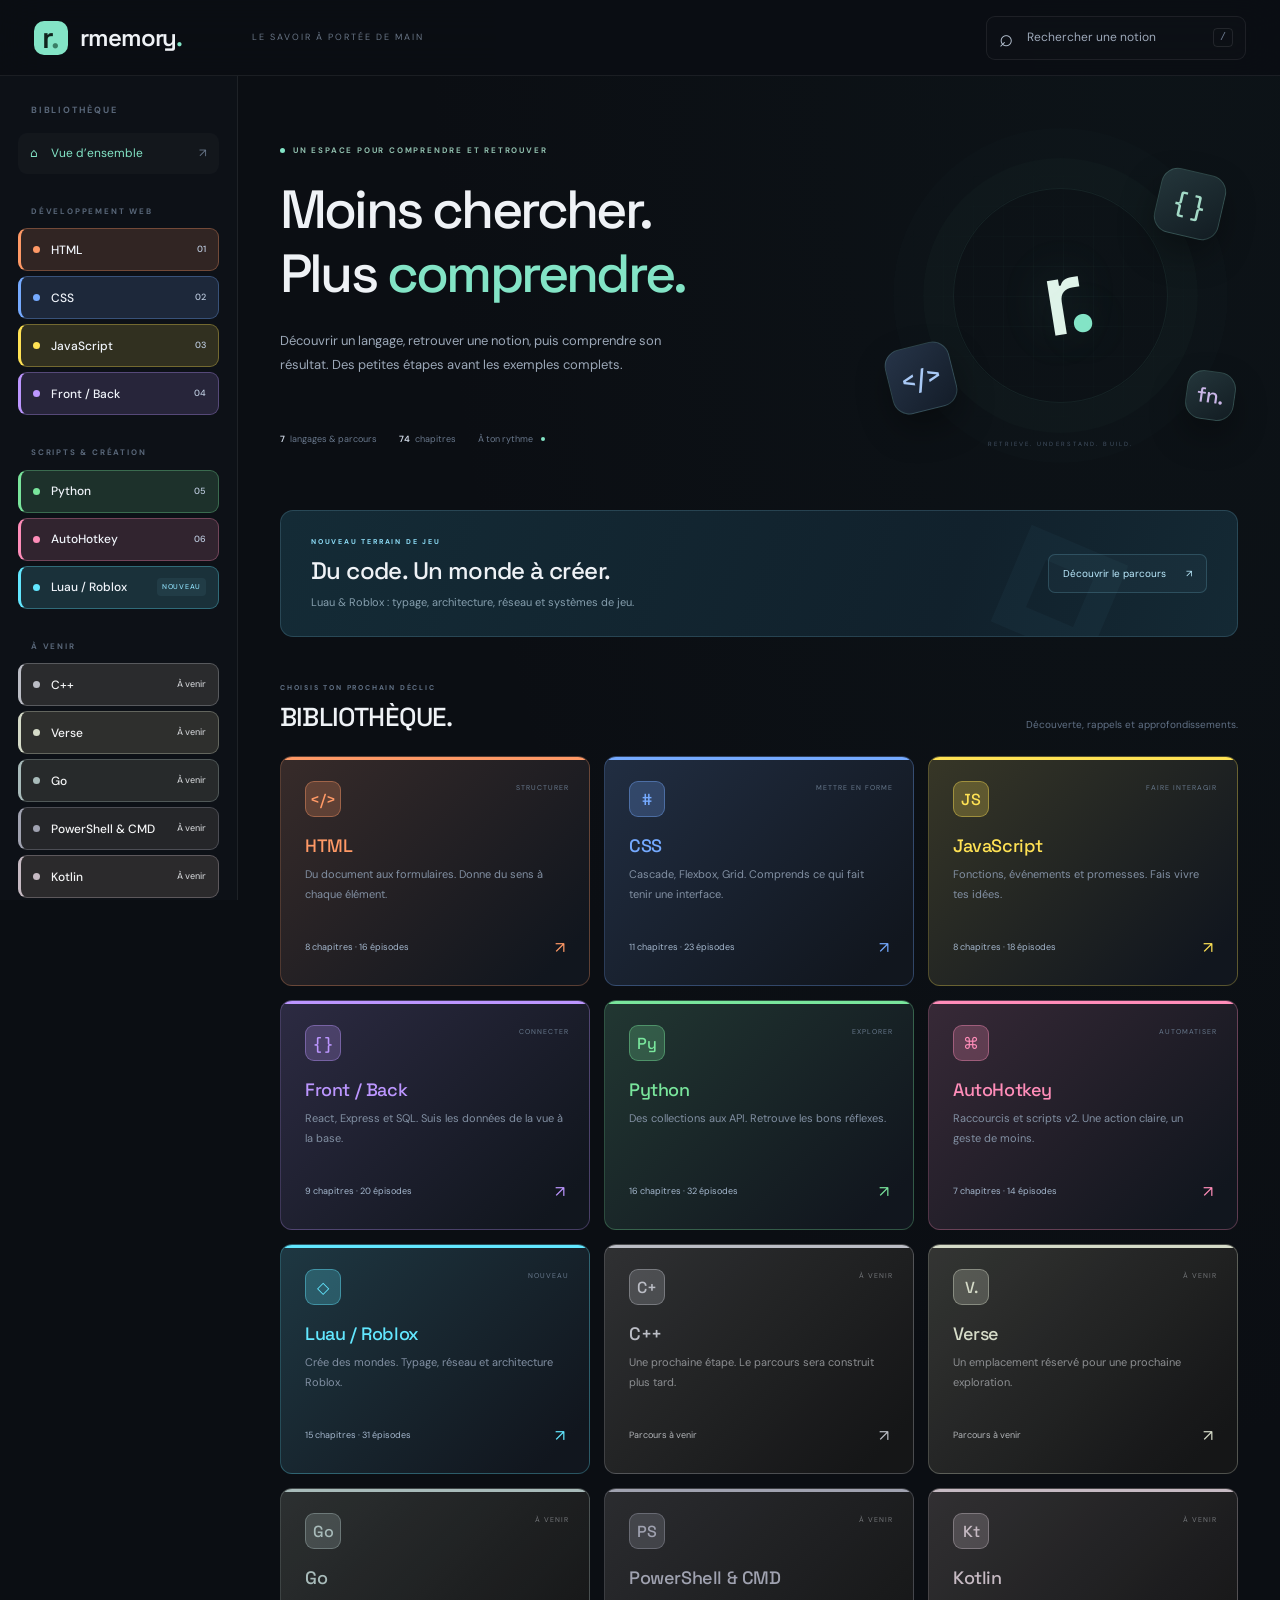
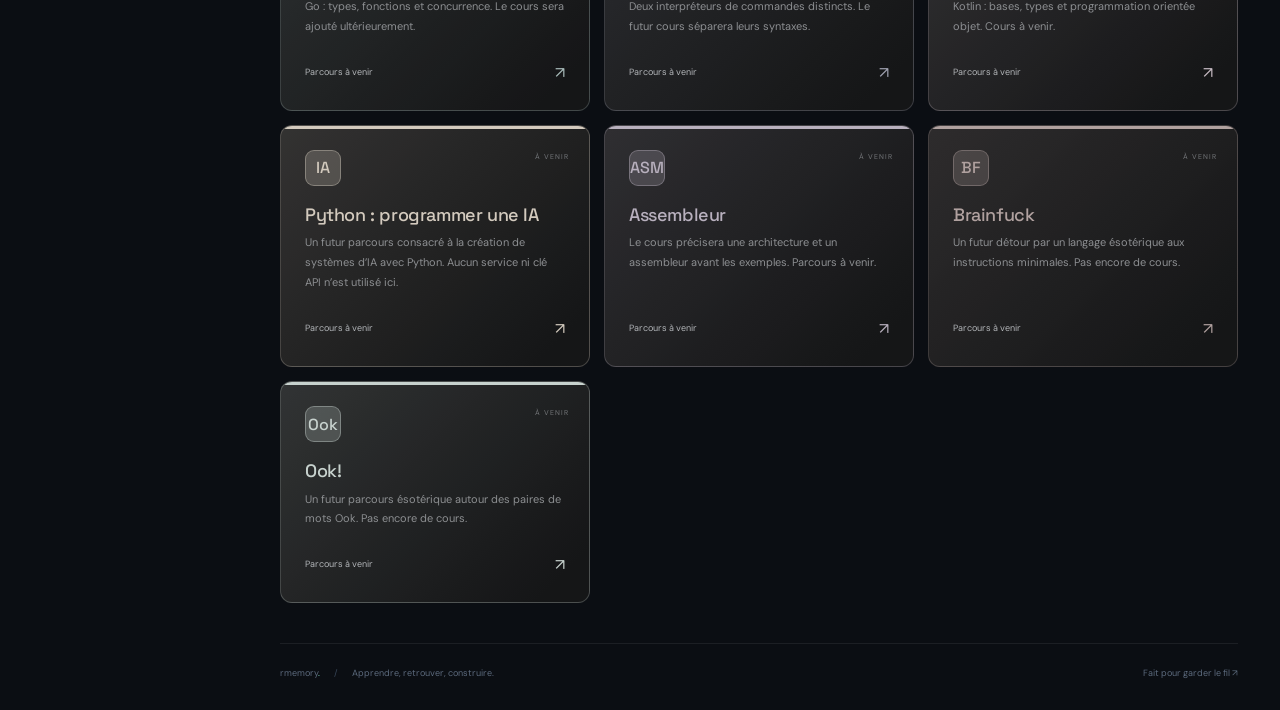
==== commit 4a206609: "Add files via upload" ====
--- a/index.html
+++ b/index.html
@@ -78,8 +78,7 @@
             <p class="lesson-intro">De la structure de base aux formulaires et à l’accessibilité : un rappel par
                 cas, puis un approfondissement quand il est utile.</p>
             <p class="learning-path"><strong>Première découverte de ce langage ?</strong> Commence par le chapitre 01, puis suis les étapes dans l’ordre. Lis le résultat attendu avant de lancer le code. Le volet « Pour aller plus loin » contient uniquement des compléments aux étapes guidées.</p>
-            <p>Choisis une notion, puis un épisode. Les extraits sont des exemples à recopier dans le contexte
-                indiqué ; ils ne s’exécutent pas dans cette page.</p>
+            <p>Choisis une notion, puis un épisode. Les aperçus HTML et CSS sont rendus dans un cadre isolé. Les autres extraits doivent être exécutés dans l’environnement indiqué.</p>
             <nav class="lesson-toc" aria-label="Sommaire HTML">
                 <h2>Retrouver une notion</h2>
                 <a href="#html-document">01 · Document, fichiers et métadonnées</a>
@@ -98,18 +97,16 @@
             <details class="lesson-episode guided-step" id="html-document-step-1">
                 <summary>Étape 1 · Une balise entoure un contenu</summary>
                 <h3>À quoi ça sert ?</h3>
-                <p>HTML donne un rôle au contenu. Une balise ouvrante commence un élément ; la balise fermante le
-                    termine.</p>
-                <h3>Le petit exemple</h3>
+<p>HTML donne un rôle au contenu. Une balise ouvrante commence un élément ; la balise fermante le termine.</p>
+<h3>Le petit exemple</h3>
                 <div class="console lesson-code">
                     <code data-language="html">
                         &lt;p&gt;Bonjour !&lt;/p&gt;
                     </code>
                 </div>
                 <h3>Lire l’exemple</h3>
-                <p>p signifie paragraphe. Le navigateur affiche le texte Bonjour ! ; il n’affiche pas les chevrons
-                    ni le nom p. Le / de </p> ferme le paragraphe.</p>
-                <p class="lesson-output-label">Ce que tu observeras</p>
+<p>p signifie paragraphe. Le navigateur affiche le texte Bonjour ! ; il n’affiche pas les chevrons ni le nom p. Le / de &lt;/p&gt; ferme le paragraphe.</p>
+<p class="lesson-output-label">Ce que tu observeras</p>
                 <pre class="lesson-output">
                     Bonjour !
                 </pre>
@@ -125,8 +122,8 @@
             <details class="lesson-episode guided-step" id="html-document-step-2">
                 <summary>Étape 2 · La page a un titre et un contenu</summary>
                 <h3>À quoi ça sert ?</h3>
-                <p>Le titre de l’onglet et le texte de la page sont deux informations différentes.</p>
-                <h3>Le petit exemple</h3>
+<p>Le titre de l’onglet et le texte de la page sont deux informations différentes.</p>
+<h3>Le petit exemple</h3>
                 <div class="console lesson-code">
                     <code data-language="html">
                         &lt;!doctype html&gt;
@@ -137,9 +134,8 @@
                     </code>
                 </div>
                 <h3>Lire l’exemple</h3>
-                <p>head contient les informations du document. body contient ce que tu lis dans la page. title ne
-                    crée pas un titre visible dans body. Le doctype demande le mode HTML standard.</p>
-                <p class="lesson-output-label">Ce que tu observeras</p>
+<p>head contient les informations du document. body contient ce que tu lis dans la page. title ne crée pas un titre visible dans body. Le doctype demande le mode HTML standard.</p>
+<p class="lesson-output-label">Ce que tu observeras</p>
                 <pre class="lesson-output">
                     Dans la page : Bienvenue.
                     Dans l’onglet : Mon carnet
@@ -195,9 +191,8 @@
             <details class="lesson-episode guided-step" id="html-text-step-1">
                 <summary>Étape 1 · Un titre et un paragraphe</summary>
                 <h3>À quoi ça sert ?</h3>
-                <p>Un titre annonce un sujet ; un paragraphe développe une idée. Choisis le niveau pour la
-                    structure, pas pour sa taille.</p>
-                <h3>Le petit exemple</h3>
+<p>Un titre annonce un sujet ; un paragraphe développe une idée. Choisis le niveau pour la structure, pas pour sa taille.</p>
+<h3>Le petit exemple</h3>
                 <div class="console lesson-code">
                     <code data-language="html">
                         &lt;h1&gt;Mon jeu&lt;/h1&gt;
@@ -205,9 +200,8 @@
                     </code>
                 </div>
                 <h3>Lire l’exemple</h3>
-                <p>h1 est ici le titre principal. p est le texte qui le suit. Le navigateur les place dans deux
-                    blocs distincts ; le CSS pourra ensuite changer leur apparence.</p>
-                <p class="lesson-output-label">Ce que tu observeras</p>
+<p>h1 est ici le titre principal. p est le texte qui le suit. Le navigateur les place dans deux blocs distincts ; le CSS pourra ensuite changer leur apparence.</p>
+<p class="lesson-output-label">Ce que tu observeras</p>
                 <pre class="lesson-output">
                     Mon jeu
                     Une aventure dans un village.
@@ -225,8 +219,8 @@
             <details class="lesson-episode guided-step" id="html-text-step-2">
                 <summary>Étape 2 · Une liste a des éléments</summary>
                 <h3>À quoi ça sert ?</h3>
-                <p>ul regroupe une liste sans ordre obligatoire. Chaque li représente une entrée.</p>
-                <h3>Le petit exemple</h3>
+<p>ul regroupe une liste sans ordre obligatoire. Chaque li représente une entrée.</p>
+<h3>Le petit exemple</h3>
                 <div class="console lesson-code">
                     <code data-language="html">
                         &lt;ul&gt;
@@ -236,9 +230,8 @@
                     </code>
                 </div>
                 <h3>Lire l’exemple</h3>
-                <p>Les li doivent être dans la liste. Remplacer ul par ol affiche une liste numérotée : utile quand
-                    les étapes doivent être suivies dans l’ordre.</p>
-                <p class="lesson-output-label">Ce que tu observeras</p>
+<p>Les li doivent être dans la liste. Remplacer ul par ol affiche une liste numérotée : utile quand les étapes doivent être suivies dans l’ordre.</p>
+<p class="lesson-output-label">Ce que tu observeras</p>
                 <pre class="lesson-output">
                     • Graphismes
                     • Musique
@@ -288,8 +281,8 @@
             <details class="lesson-episode guided-step" id="html-semantic-step-1">
                 <summary>Étape 1 · Le contenu principal</summary>
                 <h3>À quoi ça sert ?</h3>
-                <p>main permet d’identifier la zone centrale du document, indépendamment de son apparence.</p>
-                <h3>Le petit exemple</h3>
+<p>main permet d’identifier la zone centrale du document, indépendamment de son apparence.</p>
+<h3>Le petit exemple</h3>
                 <div class="console lesson-code">
                     <code data-language="html">
                         &lt;main&gt;
@@ -299,9 +292,8 @@
                     </code>
                 </div>
                 <h3>Lire l’exemple</h3>
-                <p>main ne dessine ni cadre ni colonne à lui seul. Il indique le rôle de la zone. La hiérarchie h1
-                    puis paragraphe reste la même sans CSS.</p>
-                <p class="lesson-output-label">Ce que tu observeras</p>
+<p>main ne dessine ni cadre ni colonne à lui seul. Il indique le rôle de la zone. La hiérarchie h1 puis paragraphe reste la même sans CSS.</p>
+<p class="lesson-output-label">Ce que tu observeras</p>
                 <pre class="lesson-output">
                     Les projets
                     Voici les jeux du studio.
@@ -321,9 +313,8 @@
             <details class="lesson-episode guided-step" id="html-semantic-step-2">
                 <summary>Étape 2 · Un regroupement et une classe</summary>
                 <h3>À quoi ça sert ?</h3>
-                <p>div regroupe du contenu sans lui donner un rôle précis. class fournit un nom que le CSS peut
-                    cibler.</p>
-                <h3>Le petit exemple</h3>
+<p>div regroupe du contenu sans lui donner un rôle précis. class fournit un nom que le CSS peut cibler.</p>
+<h3>Le petit exemple</h3>
                 <div class="console lesson-code">
                     <code data-language="html">
                         &lt;div class="carte nouveaute"&gt;
@@ -333,9 +324,8 @@
                     </code>
                 </div>
                 <h3>Lire l’exemple</h3>
-                <p>Cette div a deux classes : carte et nouveaute. Elles sont séparées par un espace. Aucune couleur
-                    n’apparaît tant qu’une règle CSS ne leur en donne une.</p>
-                <p class="lesson-output-label">Ce que tu observeras</p>
+<p>Cette div a deux classes : carte et nouveaute. Elles sont séparées par un espace. Aucune couleur n’apparaît tant qu’une règle CSS ne leur en donne une.</p>
+<p class="lesson-output-label">Ce que tu observeras</p>
                 <pre class="lesson-output">
                     Orbit
                     Un nouveau projet.
@@ -399,9 +389,8 @@
             <details class="lesson-episode guided-step" id="html-links-step-1">
                 <summary>Étape 1 · Un lien a une destination</summary>
                 <h3>À quoi ça sert ?</h3>
-                <p>a crée un lien. Son attribut href contient l’adresse à atteindre ; le texte entre les balises
-                    est son nom visible.</p>
-                <h3>Le petit exemple</h3>
+<p>a crée un lien. Son attribut href contient l’adresse à atteindre ; le texte entre les balises est son nom visible.</p>
+<h3>Le petit exemple</h3>
                 <div class="console lesson-code">
                     <code data-language="html">
                         &lt;a href="#contact"&gt;Voir le contact&lt;/a&gt;
@@ -409,9 +398,8 @@
                     </code>
                 </div>
                 <h3>Lire l’exemple</h3>
-                <p>Le # désigne un identifiant de la page. Cliquer le lien amène au titre portant id="contact". Cet
-                    identifiant doit être unique dans la page.</p>
-                <p class="lesson-output-label">Ce que tu observeras</p>
+<p>Le # désigne un identifiant de la page. Cliquer le lien amène au titre portant id="contact". Cet identifiant doit être unique dans la page.</p>
+<p class="lesson-output-label">Ce que tu observeras</p>
                 <pre class="lesson-output">
                     Un lien « Voir le contact » et un titre « Contact ».
                 </pre>
@@ -428,18 +416,16 @@
             <details class="lesson-episode guided-step" id="html-links-step-2">
                 <summary>Étape 2 · Un bouton déclenche une action</summary>
                 <h3>À quoi ça sert ?</h3>
-                <p>button crée un contrôle actionnable au clavier et au clic. Il ne mène pas à une adresse par
-                    défaut.</p>
-                <h3>Le petit exemple</h3>
+<p>button crée un contrôle actionnable au clavier et au clic. Il ne mène pas à une adresse par défaut.</p>
+<h3>Le petit exemple</h3>
                 <div class="console lesson-code">
                     <code data-language="html">
                         &lt;button type="button"&gt;Ouvrir les réglages&lt;/button&gt;
                     </code>
                 </div>
                 <h3>Lire l’exemple</h3>
-                <p>type="button" évite une soumission de formulaire. Cet exemple montre seulement le contrôle :
-                    ouvrir réellement des réglages demandera un comportement JavaScript.</p>
-                <p class="lesson-output-label">Ce que tu observeras</p>
+<p>type="button" évite une soumission de formulaire. Cet exemple montre seulement le contrôle : ouvrir réellement des réglages demandera un comportement JavaScript.</p>
+<p class="lesson-output-label">Ce que tu observeras</p>
                 <pre class="lesson-output">
                     Un bouton : Ouvrir les réglages
                 </pre>
@@ -484,17 +470,16 @@
             <details class="lesson-episode guided-step" id="html-media-step-1">
                 <summary>Étape 1 · Décrire une image</summary>
                 <h3>À quoi ça sert ?</h3>
-                <p>img charge une image. alt donne son information textuelle si elle ne peut pas être perçue.</p>
-                <h3>Le petit exemple</h3>
+<p>img charge une image. alt donne son information textuelle si elle ne peut pas être perçue.</p>
+<h3>Le petit exemple</h3>
                 <div class="console lesson-code">
                     <code data-language="html">
                         &lt;img src="village.jpg" alt="Un village au bord de l’eau"&gt;
                     </code>
                 </div>
                 <h3>Lire l’exemple</h3>
-                <p>src est le chemin du fichier, à remplacer par ton image. img n’a pas de balise fermante. alt
-                    décrit l’information utile, pas une instruction au navigateur.</p>
-                <p class="lesson-output-label">Ce que tu observeras</p>
+<p>src est le chemin du fichier, à remplacer par ton image. img n’a pas de balise fermante. alt décrit l’information utile, pas une instruction au navigateur.</p>
+<p class="lesson-output-label">Ce que tu observeras</p>
                 <pre class="lesson-output">
                     Si le fichier manque : le texte alternatif peut apparaître.
                     Si le fichier existe : l’image du village apparaît.
@@ -503,8 +488,8 @@
             <details class="lesson-episode guided-step" id="html-media-step-2">
                 <summary>Étape 2 · Ajouter une légende visible</summary>
                 <h3>À quoi ça sert ?</h3>
-                <p>figure regroupe un média et sa légende. figcaption contient le texte visible qui l’accompagne.</p>
-                <h3>Le petit exemple</h3>
+<p>figure regroupe un média et sa légende. figcaption contient le texte visible qui l’accompagne.</p>
+<h3>Le petit exemple</h3>
                 <div class="console lesson-code">
                     <code data-language="html">
                         &lt;figure&gt;
@@ -514,9 +499,8 @@
                     </code>
                 </div>
                 <h3>Lire l’exemple</h3>
-                <p>Le paragraphe entre crochets est un emplacement pédagogique, pas une image chargée. Dans ton
-                    projet, remplace-le par img. La légende reste du texte visible.</p>
-                <p class="lesson-output-label">Ce que tu observeras</p>
+<p>Le paragraphe entre crochets est un emplacement pédagogique, pas une image chargée. Dans ton projet, remplace-le par img. La légende reste du texte visible.</p>
+<p class="lesson-output-label">Ce que tu observeras</p>
                 <pre class="lesson-output">
                     [Image du village]
                     Le premier niveau du jeu.
@@ -588,8 +572,8 @@
             <details class="lesson-episode guided-step" id="html-forms-step-1">
                 <summary>Étape 1 · Une étiquette nomme un champ</summary>
                 <h3>À quoi ça sert ?</h3>
-                <p>Un label aide à comprendre quoi saisir. Son for vise le id du champ.</p>
-                <h3>Le petit exemple</h3>
+<p>Un label aide à comprendre quoi saisir. Son for vise le id du champ.</p>
+<h3>Le petit exemple</h3>
                 <div class="console lesson-code">
                     <code data-language="html">
                         &lt;label for="pseudo"&gt;Ton pseudo&lt;/label&gt;
@@ -597,9 +581,8 @@
                     </code>
                 </div>
                 <h3>Lire l’exemple</h3>
-                <p>Cliquer le label place le focus dans le champ. id relie les éléments ; name est le nom de la
-                    valeur lors d’un envoi de formulaire. Ce ne sont pas les mêmes rôles.</p>
-                <p class="lesson-output-label">Ce que tu observeras</p>
+<p>Cliquer le label place le focus dans le champ. id relie les éléments ; name est le nom de la valeur lors d’un envoi de formulaire. Ce ne sont pas les mêmes rôles.</p>
+<p class="lesson-output-label">Ce que tu observeras</p>
                 <pre class="lesson-output">
                     Une étiquette « Ton pseudo » et un champ de saisie.
                 </pre>
@@ -616,9 +599,8 @@
             <details class="lesson-episode guided-step" id="html-forms-step-2">
                 <summary>Étape 2 · Une case représente un choix</summary>
                 <h3>À quoi ça sert ?</h3>
-                <p>Une checkbox est cochée ou décochée. Entourer le champ avec son label rend le texte cliquable
-                    aussi.</p>
-                <h3>Le petit exemple</h3>
+<p>Une checkbox est cochée ou décochée. Entourer le champ avec son label rend le texte cliquable aussi.</p>
+<h3>Le petit exemple</h3>
                 <div class="console lesson-code">
                     <code data-language="html">
                         &lt;label&gt;
@@ -628,9 +610,8 @@
                     </code>
                 </div>
                 <h3>Lire l’exemple</h3>
-                <p>L’utilisateur peut changer l’état de la case dans l’aperçu. Pour qu’une soumission existe, il
-                    faut encore placer les champs dans form et définir le traitement approprié.</p>
-                <p class="lesson-output-label">Ce que tu observeras</p>
+<p>L’utilisateur peut changer l’état de la case dans l’aperçu. Pour qu’une soumission existe, il faut encore placer les champs dans form et définir le traitement approprié.</p>
+<p class="lesson-output-label">Ce que tu observeras</p>
                 <pre class="lesson-output">
                     ☐ Recevoir les nouvelles
                 </pre>
@@ -709,8 +690,8 @@
             <details class="lesson-episode guided-step" id="html-tables-step-1">
                 <summary>Étape 1 · Une ligne et des cellules</summary>
                 <h3>À quoi ça sert ?</h3>
-                <p>table contient les données ; tr regroupe une ligne ; th est un en-tête ; td est une donnée.</p>
-                <h3>Le petit exemple</h3>
+<p>table contient les données ; tr regroupe une ligne ; th est un en-tête ; td est une donnée.</p>
+<h3>Le petit exemple</h3>
                 <div class="console lesson-code">
                     <code data-language="html">
                         &lt;table&gt;
@@ -720,9 +701,8 @@
                     </code>
                 </div>
                 <h3>Lire l’exemple</h3>
-                <p>Les deux cellules d’une même ligne se lisent côte à côte. Le tableau n’est pas une console : les
-                    données doivent être déjà fournies par ton HTML ou ton programme.</p>
-                <p class="lesson-output-label">Ce que tu observeras</p>
+<p>Les deux cellules d’une même ligne se lisent côte à côte. Le tableau n’est pas une console : les données doivent être déjà fournies par ton HTML ou ton programme.</p>
+<p class="lesson-output-label">Ce que tu observeras</p>
                 <pre class="lesson-output">
                     Jeu       Score
                     Orbit 12
@@ -742,8 +722,8 @@
             <details class="lesson-episode guided-step" id="html-tables-step-2">
                 <summary>Étape 2 · Déplier une explication</summary>
                 <h3>À quoi ça sert ?</h3>
-                <p>details possède un titre interactif summary et un contenu masqué tant que le bloc est fermé.</p>
-                <h3>Le petit exemple</h3>
+<p>details possède un titre interactif summary et un contenu masqué tant que le bloc est fermé.</p>
+<h3>Le petit exemple</h3>
                 <div class="console lesson-code">
                     <code data-language="html">
                         &lt;details&gt;
@@ -753,9 +733,8 @@
                     </code>
                 </div>
                 <h3>Lire l’exemple</h3>
-                <p>Tu peux essayer le clic dans l’aperçu. Aucun JavaScript n’est nécessaire pour ce comportement
-                    natif. summary est placé en premier.</p>
-                <p class="lesson-output-label">Ce que tu observeras</p>
+<p>Tu peux essayer le clic dans l’aperçu. Aucun JavaScript n’est nécessaire pour ce comportement natif. summary est placé en premier.</p>
+<p class="lesson-output-label">Ce que tu observeras</p>
                 <pre class="lesson-output">
                     Au départ : Voir la réponse
                     Après ouverture : La réponse est 42.
@@ -809,18 +788,16 @@
             <details class="lesson-episode guided-step" id="html-quality-step-1">
                 <summary>Étape 1 · Donner un nom clair à une action</summary>
                 <h3>À quoi ça sert ?</h3>
-                <p>Un bouton doit annoncer son action. Un symbole seul est parfois ambigu ; un texte visible est
-                    souvent la meilleure explication.</p>
-                <h3>Le petit exemple</h3>
+<p>Un bouton doit annoncer son action. Un symbole seul est parfois ambigu ; un texte visible est souvent la meilleure explication.</p>
+<h3>Le petit exemple</h3>
                 <div class="console lesson-code">
                     <code data-language="html">
                         &lt;button type="button"&gt;Fermer les réglages&lt;/button&gt;
                     </code>
                 </div>
                 <h3>Lire l’exemple</h3>
-                <p>Ce texte est lisible et devient le nom du contrôle pour les technologies d’assistance. Une
-                    couleur ou une forme seule ne suffit pas à indiquer l’action.</p>
-                <p class="lesson-output-label">Ce que tu observeras</p>
+<p>Ce texte est lisible et devient le nom du contrôle pour les technologies d’assistance. Une couleur ou une forme seule ne suffit pas à indiquer l’action.</p>
+<p class="lesson-output-label">Ce que tu observeras</p>
                 <pre class="lesson-output">
                     Fermer les réglages
                 </pre>
@@ -836,9 +813,8 @@
             <details class="lesson-episode guided-step" id="html-quality-step-2">
                 <summary>Étape 2 · Vérifier le clavier</summary>
                 <h3>À quoi ça sert ?</h3>
-                <p>Le navigateur sait déjà déplacer le focus entre les liens et les boutons. Garde ces éléments
-                    natifs.</p>
-                <h3>Le petit exemple</h3>
+<p>Le navigateur sait déjà déplacer le focus entre les liens et les boutons. Garde ces éléments natifs.</p>
+<h3>Le petit exemple</h3>
                 <div class="console lesson-code">
                     <code data-language="html">
                         &lt;a href="#exemple"&gt;Un lien&lt;/a&gt;
@@ -847,9 +823,8 @@
                     </code>
                 </div>
                 <h3>Lire l’exemple</h3>
-                <p>Dans une vraie page, teste Tab et Maj+Tab. Le focus doit rester visible. Ne transforme pas un
-                    simple div en bouton uniquement par son apparence.</p>
-                <p class="lesson-output-label">Ce que tu observeras</p>
+<p>Dans une vraie page, teste Tab et Maj+Tab. Le focus doit rester visible. Ne transforme pas un simple div en bouton uniquement par son apparence.</p>
+<p class="lesson-output-label">Ce que tu observeras</p>
                 <pre class="lesson-output">
                     Tab : lien, puis bouton.
                     Entrée active le lien ; Espace active le bouton.
@@ -908,8 +883,7 @@
             <p class="lesson-intro">Comprendre la cascade, les boîtes et les mises en page avant d’accumuler les
                 propriétés. Les exemples vont dans une feuille CSS et ciblent les classes indiquées.</p>
             <p class="learning-path"><strong>Première découverte de ce langage ?</strong> Commence par le chapitre 01, puis suis les étapes dans l’ordre. Lis le résultat attendu avant de lancer le code. Le volet « Pour aller plus loin » contient uniquement des compléments aux étapes guidées.</p>
-            <p>Choisis une notion, puis un épisode. Les extraits sont des exemples à recopier dans le contexte
-                indiqué ; ils ne s’exécutent pas dans cette page.</p>
+            <p>Choisis une notion, puis un épisode. Les aperçus HTML et CSS sont rendus dans un cadre isolé. Les autres extraits doivent être exécutés dans l’environnement indiqué.</p>
             <nav class="lesson-toc" aria-label="Sommaire CSS">
                 <h2>Retrouver une notion</h2>
                 <a href="#css-rules">01 · Relier CSS et cibler les éléments</a>
@@ -931,8 +905,8 @@
             <details class="lesson-episode guided-step" id="css-rules-step-1">
                 <summary>Étape 1 · Une propriété change un aspect</summary>
                 <h3>À quoi ça sert ?</h3>
-                <p>Un sélecteur choisit les éléments ; une déclaration leur donne une propriété et une valeur.</p>
-                <h3>Le petit exemple</h3>
+<p>Un sélecteur choisit les éléments ; une déclaration leur donne une propriété et une valeur.</p>
+<h3>Le petit exemple</h3>
                 <div class="console lesson-code">
                     <code data-language="css">
                         p {
@@ -941,9 +915,8 @@
                     </code>
                 </div>
                 <h3>Lire l’exemple</h3>
-                <p>p cible tous les paragraphes de ce petit document. color règle la couleur du texte. Les
-                    accolades encadrent les déclarations ; le point-virgule termine une déclaration.</p>
-                <p class="lesson-output-label">Ce que tu observeras</p>
+<p>p cible tous les paragraphes de ce petit document. color règle la couleur du texte. Les accolades encadrent les déclarations ; le point-virgule termine une déclaration.</p>
+<p class="lesson-output-label">Ce que tu observeras</p>
                 <pre class="lesson-output">
                     Les deux paragraphes de l’aperçu deviennent roses.
                 </pre>
@@ -965,8 +938,8 @@
             <details class="lesson-episode guided-step" id="css-rules-step-2">
                 <summary>Étape 2 · Une classe cible certains éléments</summary>
                 <h3>À quoi ça sert ?</h3>
-                <p>Le point désigne une classe HTML. Seuls les éléments portant cette classe reçoivent la règle.</p>
-                <h3>Le petit exemple</h3>
+<p>Le point désigne une classe HTML. Seuls les éléments portant cette classe reçoivent la règle.</p>
+<h3>Le petit exemple</h3>
                 <div class="console lesson-code">
                     <code data-language="css">
                         .important {
@@ -975,9 +948,8 @@
                     </code>
                 </div>
                 <h3>Lire l’exemple</h3>
-                <p>Le HTML de l’aperçu contient <p class="important">. important n’est pas un mot magique : c’est
-                    le même nom choisi dans le HTML et dans le sélecteur CSS.</p>
-                <p class="lesson-output-label">Ce que tu observeras</p>
+<p>Le HTML de l’aperçu contient &lt;p class="important"&gt;. important n’est pas un mot magique : c’est le même nom choisi dans le HTML et dans le sélecteur CSS.</p>
+<p class="lesson-output-label">Ce que tu observeras</p>
                 <pre class="lesson-output">
                     Le paragraphe important est en gras ; l’autre ne change pas.
                 </pre>
@@ -1033,9 +1005,8 @@
             <details class="lesson-episode guided-step" id="css-cascade-step-1">
                 <summary>Étape 1 · Deux règles de même poids</summary>
                 <h3>À quoi ça sert ?</h3>
-                <p>Si deux règles comparables définissent la même propriété, la plus tardive départage ici le
-                    conflit.</p>
-                <h3>Le petit exemple</h3>
+<p>Si deux règles comparables définissent la même propriété, la plus tardive départage ici le conflit.</p>
+<h3>Le petit exemple</h3>
                 <div class="console lesson-code">
                     <code data-language="css">
                         p { color: #2563eb; }
@@ -1043,9 +1014,8 @@
                     </code>
                 </div>
                 <h3>Lire l’exemple</h3>
-                <p>Les deux sélecteurs p ont le même poids et la même origine. La deuxième règle gagne pour color.
-                    Ce cas simple ne résume pas les couches, styles inline ou !important.</p>
-                <p class="lesson-output-label">Ce que tu observeras</p>
+<p>Les deux sélecteurs p ont le même poids et la même origine. La deuxième règle gagne pour color. Ce cas simple ne résume pas les couches, styles inline ou !important.</p>
+<p class="lesson-output-label">Ce que tu observeras</p>
                 <pre class="lesson-output">
                     Le texte est rose, pas bleu.
                 </pre>
@@ -1067,9 +1037,8 @@
             <details class="lesson-episode guided-step" id="css-cascade-step-2">
                 <summary>Étape 2 · Une propriété peut être héritée</summary>
                 <h3>À quoi ça sert ?</h3>
-                <p>Les enfants peuvent reprendre certaines valeurs du parent. color s’hérite ; une bordure ne se
-                    transmet pas de la même manière.</p>
-                <h3>Le petit exemple</h3>
+<p>Les enfants peuvent reprendre certaines valeurs du parent. color s’hérite ; une bordure ne se transmet pas de la même manière.</p>
+<h3>Le petit exemple</h3>
                 <div class="console lesson-code">
                     <code data-language="css">
                         .cadre {
@@ -1079,9 +1048,8 @@
                     </code>
                 </div>
                 <h3>Lire l’exemple</h3>
-                <p>La règle s’applique à la div cadre. Ses paragraphes reprennent la couleur, mais chaque
-                    paragraphe ne reçoit pas une nouvelle bordure.</p>
-                <p class="lesson-output-label">Ce que tu observeras</p>
+<p>La règle s’applique à la div cadre. Ses paragraphes reprennent la couleur, mais chaque paragraphe ne reçoit pas une nouvelle bordure.</p>
+<p class="lesson-output-label">Ce que tu observeras</p>
                 <pre class="lesson-output">
                     Les textes enfants sont bleus ; une seule bordure entoure le parent.
                 </pre>
@@ -1135,8 +1103,8 @@
             <details class="lesson-episode guided-step" id="css-box-step-1">
                 <summary>Étape 1 · Le padding est à l’intérieur</summary>
                 <h3>À quoi ça sert ?</h3>
-                <p>Une boîte contient un contenu, un espace intérieur et éventuellement une bordure.</p>
-                <h3>Le petit exemple</h3>
+<p>Une boîte contient un contenu, un espace intérieur et éventuellement une bordure.</p>
+<h3>Le petit exemple</h3>
                 <div class="console lesson-code">
                     <code data-language="css">
                         .boite {
@@ -1146,9 +1114,8 @@
                     </code>
                 </div>
                 <h3>Lire l’exemple</h3>
-                <p>padding ajoute un espace entre contenu et bordure. margin crée au contraire un espace à
-                    l’extérieur de la boîte.</p>
-                <p class="lesson-output-label">Ce que tu observeras</p>
+<p>padding ajoute un espace entre contenu et bordure. margin crée au contraire un espace à l’extérieur de la boîte.</p>
+<p class="lesson-output-label">Ce que tu observeras</p>
                 <pre class="lesson-output">
                     Le texte est éloigné de la bordure de 20 pixels.
                 </pre>
@@ -1170,8 +1137,8 @@
             <details class="lesson-episode guided-step" id="css-box-step-2">
                 <summary>Étape 2 · Une largeur peut inclure les bordures</summary>
                 <h3>À quoi ça sert ?</h3>
-                <p>box-sizing choisit ce que width mesure. border-box inclut ici padding et bordures.</p>
-                <h3>Le petit exemple</h3>
+<p>box-sizing choisit ce que width mesure. border-box inclut ici padding et bordures.</p>
+<h3>Le petit exemple</h3>
                 <div class="console lesson-code">
                     <code data-language="css">
                         .boite {
@@ -1183,9 +1150,8 @@
                     </code>
                 </div>
                 <h3>Lire l’exemple</h3>
-                <p>Le calcul est 200 - 20 - 20 - 2 - 2 = 156. Sans border-box, width mesurerait le contenu seul et
-                    la boîte serait plus large.</p>
-                <p class="lesson-output-label">Ce que tu observeras</p>
+<p>Le calcul est 200 - 20 - 20 - 2 - 2 = 156. Sans border-box, width mesurerait le contenu seul et la boîte serait plus large.</p>
+<p class="lesson-output-label">Ce que tu observeras</p>
                 <pre class="lesson-output">
                     Largeur extérieure hors marge : 200 px.
                     Largeur du contenu : 156 px.
@@ -1266,18 +1232,16 @@
             <details class="lesson-episode guided-step" id="css-display-step-1">
                 <summary>Étape 1 · Un bloc crée sa propre ligne</summary>
                 <h3>À quoi ça sert ?</h3>
-                <p>display contrôle la disposition de la boîte. Un bloc occupe par défaut la largeur disponible et
-                    commence une nouvelle ligne.</p>
-                <h3>Le petit exemple</h3>
+<p>display contrôle la disposition de la boîte. Un bloc occupe par défaut la largeur disponible et commence une nouvelle ligne.</p>
+<h3>Le petit exemple</h3>
                 <div class="console lesson-code">
                     <code data-language="css">
                         .etiquette { display: block; }
                     </code>
                 </div>
                 <h3>Lire l’exemple</h3>
-                <p>Les deux étiquettes de l’aperçu sont des span. La règle change leur disposition, pas leur sens
-                    dans le document.</p>
-                <p class="lesson-output-label">Ce que tu observeras</p>
+<p>Les deux étiquettes de l’aperçu sont des span. La règle change leur disposition, pas leur sens dans le document.</p>
+<p class="lesson-output-label">Ce que tu observeras</p>
                 <pre class="lesson-output">
                     Les étiquettes A et B apparaissent l’une sous l’autre.
                 </pre>
@@ -1299,9 +1263,8 @@
             <details class="lesson-episode guided-step" id="css-display-step-2">
                 <summary>Étape 2 · Masquer et garder la place sont différents</summary>
                 <h3>À quoi ça sert ?</h3>
-                <p>display:none retire la boîte du flux. visibility:hidden masque son contenu tout en gardant sa
-                    place.</p>
-                <h3>Le petit exemple</h3>
+<p>display:none retire la boîte du flux. visibility:hidden masque son contenu tout en gardant sa place.</p>
+<h3>Le petit exemple</h3>
                 <div class="console lesson-code">
                     <code data-language="css">
                         .cache { display: none; }
@@ -1309,9 +1272,8 @@
                     </code>
                 </div>
                 <h3>Lire l’exemple</h3>
-                <p>Le texte après les deux exemples permet de repérer l’espace conservé. opacity:0 serait encore
-                    différent : un élément transparent peut rester interactif.</p>
-                <p class="lesson-output-label">Ce que tu observeras</p>
+<p>Le texte après les deux exemples permet de repérer l’espace conservé. opacity:0 serait encore différent : un élément transparent peut rester interactif.</p>
+<p class="lesson-output-label">Ce que tu observeras</p>
                 <pre class="lesson-output">
                     Aucun espace pour « retiré ».
                     Un espace reste pour « invisible ».
@@ -1340,9 +1302,8 @@
             <details class="lesson-episode guided-step" id="css-flex-step-1">
                 <summary>Étape 1 · Le parent organise les enfants</summary>
                 <h3>À quoi ça sert ?</h3>
-                <p>display:flex place les enfants directs sur une ligne dans le cas par défaut. gap espace ces
-                    enfants.</p>
-                <h3>Le petit exemple</h3>
+<p>display:flex place les enfants directs sur une ligne dans le cas par défaut. gap espace ces enfants.</p>
+<h3>Le petit exemple</h3>
                 <div class="console lesson-code">
                     <code data-language="css">
                         .actions {
@@ -1352,9 +1313,8 @@
                     </code>
                 </div>
                 <h3>Lire l’exemple</h3>
-                <p>La règle appartient au conteneur actions, pas aux boutons. Dans cet exemple, la direction
-                    principale est horizontale.</p>
-                <p class="lesson-output-label">Ce que tu observeras</p>
+<p>La règle appartient au conteneur actions, pas aux boutons. Dans cet exemple, la direction principale est horizontale.</p>
+<p class="lesson-output-label">Ce que tu observeras</p>
                 <pre class="lesson-output">
                     Les boutons A, B et C sont côte à côte avec un espace régulier.
                 </pre>
@@ -1376,8 +1336,8 @@
             <details class="lesson-episode guided-step" id="css-flex-step-2">
                 <summary>Étape 2 · Centrer sur l’axe principal</summary>
                 <h3>À quoi ça sert ?</h3>
-                <p>justify-content distribue la place libre sur l’axe principal du conteneur flex.</p>
-                <h3>Le petit exemple</h3>
+<p>justify-content distribue la place libre sur l’axe principal du conteneur flex.</p>
+<h3>Le petit exemple</h3>
                 <div class="console lesson-code">
                     <code data-language="css">
                         .actions {
@@ -1388,9 +1348,8 @@
                     </code>
                 </div>
                 <h3>Lire l’exemple</h3>
-                <p>center centre le groupe, sans agrandir les boutons. Avec flex-direction:column, l’axe principal
-                    serait vertical.</p>
-                <p class="lesson-output-label">Ce que tu observeras</p>
+<p>center centre le groupe, sans agrandir les boutons. Avec flex-direction:column, l’axe principal serait vertical.</p>
+<p class="lesson-output-label">Ce que tu observeras</p>
                 <pre class="lesson-output">
                     Le groupe de boutons est centré dans le cadre.
                 </pre>
@@ -1412,8 +1371,8 @@
             <details class="lesson-episode guided-step" id="css-flex-step-3">
                 <summary>Étape 3 · Autoriser le retour à la ligne</summary>
                 <h3>À quoi ça sert ?</h3>
-                <p>wrap permet aux éléments de passer à la ligne plutôt que de tous rester dans une seule rangée.</p>
-                <h3>Le petit exemple</h3>
+<p>wrap permet aux éléments de passer à la ligne plutôt que de tous rester dans une seule rangée.</p>
+<h3>Le petit exemple</h3>
                 <div class="console lesson-code">
                     <code data-language="css">
                         .actions {
@@ -1425,9 +1384,8 @@
                     </code>
                 </div>
                 <h3>Lire l’exemple</h3>
-                <p>Change la largeur du navigateur pour observer le comportement. Le parent décide du retour ; les
-                    boutons ont ici une largeur explicite pour rendre le test visible.</p>
-                <p class="lesson-output-label">Ce que tu observeras</p>
+<p>Change la largeur du navigateur pour observer le comportement. Le parent décide du retour ; les boutons ont ici une largeur explicite pour rendre le test visible.</p>
+<p class="lesson-output-label">Ce que tu observeras</p>
                 <pre class="lesson-output">
                     Les boutons reviennent à la ligne si le cadre manque de place.
                 </pre>
@@ -1509,8 +1467,8 @@
             <details class="lesson-episode guided-step" id="css-grid-step-1">
                 <summary>Étape 1 · Définir deux colonnes</summary>
                 <h3>À quoi ça sert ?</h3>
-                <p>Grid répartit les enfants dans des pistes : ici deux colonnes de même part disponible.</p>
-                <h3>Le petit exemple</h3>
+<p>Grid répartit les enfants dans des pistes : ici deux colonnes de même part disponible.</p>
+<h3>Le petit exemple</h3>
                 <div class="console lesson-code">
                     <code data-language="css">
                         .grille {
@@ -1521,9 +1479,8 @@
                     </code>
                 </div>
                 <h3>Lire l’exemple</h3>
-                <p>1fr représente une part de l’espace disponible. Deux pistes 1fr partagent cet espace à parts
-                    égales dans ce cas.</p>
-                <p class="lesson-output-label">Ce que tu observeras</p>
+<p>1fr représente une part de l’espace disponible. Deux pistes 1fr partagent cet espace à parts égales dans ce cas.</p>
+<p class="lesson-output-label">Ce que tu observeras</p>
                 <pre class="lesson-output">
                     A et B sur une ligne ; C et D sur la suivante.
                 </pre>
@@ -1545,8 +1502,8 @@
             <details class="lesson-episode guided-step" id="css-grid-step-2">
                 <summary>Étape 2 · Un élément peut prendre deux colonnes</summary>
                 <h3>À quoi ça sert ?</h3>
-                <p>grid-column s’applique à un enfant de la grille et choisit les lignes de grille qu’il couvre.</p>
-                <h3>Le petit exemple</h3>
+<p>grid-column s’applique à un enfant de la grille et choisit les lignes de grille qu’il couvre.</p>
+<h3>Le petit exemple</h3>
                 <div class="console lesson-code">
                     <code data-language="css">
                         .grille { display: grid; grid-template-columns: 1fr 1fr; gap: 12px; }
@@ -1554,9 +1511,8 @@
                     </code>
                 </div>
                 <h3>Lire l’exemple</h3>
-                <p>1 est la première ligne de colonne, -1 la dernière. Il ne faut pas confondre le nombre de
-                    colonnes avec le nombre de leurs lignes de séparation.</p>
-                <p class="lesson-output-label">Ce que tu observeras</p>
+<p>1 est la première ligne de colonne, -1 la dernière. Il ne faut pas confondre le nombre de colonnes avec le nombre de leurs lignes de séparation.</p>
+<p class="lesson-output-label">Ce que tu observeras</p>
                 <pre class="lesson-output">
                     La première carte prend toute la largeur ; les suivantes se répartissent.
                 </pre>
@@ -1661,9 +1617,8 @@
             <details class="lesson-episode guided-step" id="css-position-step-1">
                 <summary>Étape 1 · Le parent donne un repère</summary>
                 <h3>À quoi ça sert ?</h3>
-                <p>position:relative garde la boîte dans le flux. Un enfant absolute peut alors se placer par
-                    rapport à ce repère.</p>
-                <h3>Le petit exemple</h3>
+<p>position:relative garde la boîte dans le flux. Un enfant absolute peut alors se placer par rapport à ce repère.</p>
+<h3>Le petit exemple</h3>
                 <div class="console lesson-code">
                     <code data-language="css">
                         .carte { position: relative; }
@@ -1671,9 +1626,8 @@
                     </code>
                 </div>
                 <h3>Lire l’exemple</h3>
-                <p>top et right mesurent ici une distance à l’intérieur du bloc de référence. Le badge absolu ne
-                    réserve plus sa place normale dans le texte.</p>
-                <p class="lesson-output-label">Ce que tu observeras</p>
+<p>top et right mesurent ici une distance à l’intérieur du bloc de référence. Le badge absolu ne réserve plus sa place normale dans le texte.</p>
+<p class="lesson-output-label">Ce que tu observeras</p>
                 <pre class="lesson-output">
                     Le badge se place en haut à droite de la carte.
                 </pre>
@@ -1695,8 +1649,8 @@
             <details class="lesson-episode guided-step" id="css-position-step-2">
                 <summary>Étape 2 · Décaler ne réserve pas une nouvelle place</summary>
                 <h3>À quoi ça sert ?</h3>
-                <p>Un décalage relatif déplace visuellement la boîte, mais sa place initiale reste réservée.</p>
-                <h3>Le petit exemple</h3>
+<p>Un décalage relatif déplace visuellement la boîte, mais sa place initiale reste réservée.</p>
+<h3>Le petit exemple</h3>
                 <div class="console lesson-code">
                     <code data-language="css">
                         .decale {
@@ -1706,9 +1660,8 @@
                     </code>
                 </div>
                 <h3>Lire l’exemple</h3>
-                <p>Le premier et le troisième gardent leurs positions normales. Pour organiser une page entière,
-                    Flexbox ou Grid est généralement plus adapté.</p>
-                <p class="lesson-output-label">Ce que tu observeras</p>
+<p>Le premier et le troisième gardent leurs positions normales. Pour organiser une page entière, Flexbox ou Grid est généralement plus adapté.</p>
+<p class="lesson-output-label">Ce que tu observeras</p>
                 <pre class="lesson-output">
                     Le deuxième bloc est décalé à droite de 20 pixels.
                 </pre>
@@ -1763,8 +1716,8 @@
             <details class="lesson-episode guided-step" id="css-appearance-step-1">
                 <summary>Étape 1 · Taille et hauteur de ligne</summary>
                 <h3>À quoi ça sert ?</h3>
-                <p>font-size règle la taille des caractères ; line-height règle la hauteur des lignes de texte.</p>
-                <h3>Le petit exemple</h3>
+<p>font-size règle la taille des caractères ; line-height règle la hauteur des lignes de texte.</p>
+<h3>Le petit exemple</h3>
                 <div class="console lesson-code">
                     <code data-language="css">
                         p {
@@ -1774,9 +1727,8 @@
                     </code>
                 </div>
                 <h3>Lire l’exemple</h3>
-                <p>Sans unité, 1.8 signifie 1,8 fois la taille de police. Ce réglage ne crée pas de paragraphe
-                    supplémentaire : il espace les lignes existantes.</p>
-                <p class="lesson-output-label">Ce que tu observeras</p>
+<p>Sans unité, 1.8 signifie 1,8 fois la taille de police. Ce réglage ne crée pas de paragraphe supplémentaire : il espace les lignes existantes.</p>
+<p class="lesson-output-label">Ce que tu observeras</p>
                 <pre class="lesson-output">
                     Un texte plus grand et des lignes plus espacées.
                 </pre>
@@ -1798,8 +1750,8 @@
             <details class="lesson-episode guided-step" id="css-appearance-step-2">
                 <summary>Étape 2 · Fond et texte sont deux couleurs</summary>
                 <h3>À quoi ça sert ?</h3>
-                <p>color change le texte ; background-color remplit le fond de la boîte.</p>
-                <h3>Le petit exemple</h3>
+<p>color change le texte ; background-color remplit le fond de la boîte.</p>
+<h3>Le petit exemple</h3>
                 <div class="console lesson-code">
                     <code data-language="css">
                         .boite {
@@ -1810,9 +1762,8 @@
                     </code>
                 </div>
                 <h3>Lire l’exemple</h3>
-                <p>Les deux valeurs doivent offrir un contraste suffisant. La transparence de tout un élément n’est
-                    pas la même chose qu’un fond translucide.</p>
-                <p class="lesson-output-label">Ce que tu observeras</p>
+<p>Les deux valeurs doivent offrir un contraste suffisant. La transparence de tout un élément n’est pas la même chose qu’un fond translucide.</p>
+<p class="lesson-output-label">Ce que tu observeras</p>
                 <pre class="lesson-output">
                     Une boîte sombre avec un texte clair.
                 </pre>
@@ -1871,8 +1822,8 @@
             <details class="lesson-episode guided-step" id="css-responsive-step-1">
                 <summary>Étape 1 · Une largeur qui respecte le conteneur</summary>
                 <h3>À quoi ça sert ?</h3>
-                <p>max-width limite la taille sans forcer l’élément à dépasser un petit écran.</p>
-                <h3>Le petit exemple</h3>
+<p>max-width limite la taille sans forcer l’élément à dépasser un petit écran.</p>
+<h3>Le petit exemple</h3>
                 <div class="console lesson-code">
                     <code data-language="css">
                         .boite {
@@ -1883,9 +1834,8 @@
                     </code>
                 </div>
                 <h3>Lire l’exemple</h3>
-                <p>100% se réfère ici à la largeur disponible du parent. max-width pose une limite, et border-box
-                    inclut les bordures dans cette mesure.</p>
-                <p class="lesson-output-label">Ce que tu observeras</p>
+<p>100% se réfère ici à la largeur disponible du parent. max-width pose une limite, et border-box inclut les bordures dans cette mesure.</p>
+<p class="lesson-output-label">Ce que tu observeras</p>
                 <pre class="lesson-output">
                     La boîte occupe au plus 320 px, mais rétrécit si nécessaire.
                 </pre>
@@ -1907,8 +1857,8 @@
             <details class="lesson-episode guided-step" id="css-responsive-step-2">
                 <summary>Étape 2 · Une condition sur la largeur</summary>
                 <h3>À quoi ça sert ?</h3>
-                <p>Une media query active des règles lorsque sa condition est satisfaite.</p>
-                <h3>Le petit exemple</h3>
+<p>Une media query active des règles lorsque sa condition est satisfaite.</p>
+<h3>Le petit exemple</h3>
                 <div class="console lesson-code">
                     <code data-language="css">
                         p { color: #2563eb; }
@@ -1918,9 +1868,8 @@
                     </code>
                 </div>
                 <h3>Lire l’exemple</h3>
-                <p>La condition concerne la fenêtre de l’aperçu : redimensionne la page pour le voir. La règle de
-                    base reste utilisable même sans changement responsive.</p>
-                <p class="lesson-output-label">Ce que tu observeras</p>
+<p>La condition concerne la fenêtre de l’aperçu : redimensionne la page pour le voir. La règle de base reste utilisable même sans changement responsive.</p>
+<p class="lesson-output-label">Ce que tu observeras</p>
                 <pre class="lesson-output">
                     Texte bleu dans un cadre large ; rose dans un cadre de 400 px ou moins.
                 </pre>
@@ -1972,8 +1921,8 @@
             <details class="lesson-episode guided-step" id="css-motion-step-1">
                 <summary>Étape 1 · Décrire un état de survol</summary>
                 <h3>À quoi ça sert ?</h3>
-                <p>hover est une pseudo-classe : elle sélectionne ici le bouton que le pointeur survole.</p>
-                <h3>Le petit exemple</h3>
+<p>hover est une pseudo-classe : elle sélectionne ici le bouton que le pointeur survole.</p>
+<h3>Le petit exemple</h3>
                 <div class="console lesson-code">
                     <code data-language="css">
                         button { background: #dbeafe; }
@@ -1981,9 +1930,8 @@
                     </code>
                 </div>
                 <h3>Lire l’exemple</h3>
-                <p>La seconde règle ne remplace pas le bouton ; elle ajoute un état visuel. Sur écran tactile, le
-                    survol n’est pas une interaction fiable à utiliser seule.</p>
-                <p class="lesson-output-label">Ce que tu observeras</p>
+<p>La seconde règle ne remplace pas le bouton ; elle ajoute un état visuel. Sur écran tactile, le survol n’est pas une interaction fiable à utiliser seule.</p>
+<p class="lesson-output-label">Ce que tu observeras</p>
                 <pre class="lesson-output">
                     Le fond du bouton change au survol.
                 </pre>
@@ -2005,8 +1953,8 @@
             <details class="lesson-episode guided-step" id="css-motion-step-2">
                 <summary>Étape 2 · Rendre le passage progressif</summary>
                 <h3>À quoi ça sert ?</h3>
-                <p>transition décrit comment une propriété animable passe d’une valeur à l’autre.</p>
-                <h3>Le petit exemple</h3>
+<p>transition décrit comment une propriété animable passe d’une valeur à l’autre.</p>
+<h3>Le petit exemple</h3>
                 <div class="console lesson-code">
                     <code data-language="css">
                         button {
@@ -2017,9 +1965,8 @@
                     </code>
                 </div>
                 <h3>Lire l’exemple</h3>
-                <p>200ms est la durée. ease règle le rythme. Le changement de valeur vient toujours de la règle
-                    hover : transition seule ne déclenche rien.</p>
-                <p class="lesson-output-label">Ce que tu observeras</p>
+<p>200ms est la durée. ease règle le rythme. Le changement de valeur vient toujours de la règle hover : transition seule ne déclenche rien.</p>
+<p class="lesson-output-label">Ce que tu observeras</p>
                 <pre class="lesson-output">
                     Le même changement de fond dure environ 0,2 seconde.
                 </pre>
@@ -2074,17 +2021,16 @@
             <details class="lesson-episode guided-step" id="css-debug-step-1">
                 <summary>Étape 1 · Vérifier que le sélecteur correspond</summary>
                 <h3>À quoi ça sert ?</h3>
-                <p>Une règle correcte ne change rien si aucun élément ne correspond à son sélecteur.</p>
-                <h3>Le petit exemple</h3>
+<p>Une règle correcte ne change rien si aucun élément ne correspond à son sélecteur.</p>
+<h3>Le petit exemple</h3>
                 <div class="console lesson-code">
                     <code data-language="css">
                         .important { color: #c02655; }
                     </code>
                 </div>
                 <h3>Lire l’exemple</h3>
-                <p>L’aperçu contient un paragraphe normal et un paragraphe important. Si ton résultat diffère,
-                    inspecte la classe réellement présente avant d’augmenter la spécificité.</p>
-                <p class="lesson-output-label">Ce que tu observeras</p>
+<p>L’aperçu contient un paragraphe normal et un paragraphe important. Si ton résultat diffère, inspecte la classe réellement présente avant d’augmenter la spécificité.</p>
+<p class="lesson-output-label">Ce que tu observeras</p>
                 <pre class="lesson-output">
                     Seul le texte portant class="important" change.
                 </pre>
@@ -2106,9 +2052,8 @@
             <details class="lesson-episode guided-step" id="css-debug-step-2">
                 <summary>Étape 2 · Reconnaître un débordement</summary>
                 <h3>À quoi ça sert ?</h3>
-                <p>Un contenu peut être plus large que sa boîte. overflow-x:auto propose un défilement horizontal
-                    lorsque nécessaire.</p>
-                <h3>Le petit exemple</h3>
+<p>Un contenu peut être plus large que sa boîte. overflow-x:auto propose un défilement horizontal lorsque nécessaire.</p>
+<h3>Le petit exemple</h3>
                 <div class="console lesson-code">
                     <code data-language="css">
                         .code {
@@ -2119,9 +2064,8 @@
                     </code>
                 </div>
                 <h3>Lire l’exemple</h3>
-                <p>Ce choix convient au code : sa mise en forme est conservée. Pour du texte courant, overflow-wrap
-                    peut être plus approprié.</p>
-                <p class="lesson-output-label">Ce que tu observeras</p>
+<p>Ce choix convient au code : sa mise en forme est conservée. Pour du texte courant, overflow-wrap peut être plus approprié.</p>
+<p class="lesson-output-label">Ce que tu observeras</p>
                 <pre class="lesson-output">
                     La longue ligne reste entière et peut défiler dans son cadre.
                 </pre>
@@ -2191,8 +2135,7 @@
             <p class="lesson-intro">Des valeurs et fonctions jusqu’au DOM et aux promesses. Chaque exemple précise
                 ses prérequis ; les résultats déterministes sont indiqués.</p>
             <p class="learning-path"><strong>Première découverte de ce langage ?</strong> Commence par le chapitre 01, puis suis les étapes dans l’ordre. Lis le résultat attendu avant de lancer le code. Le volet « Pour aller plus loin » contient uniquement des compléments aux étapes guidées.</p>
-            <p>Choisis une notion, puis un épisode. Les extraits sont des exemples à recopier dans le contexte
-                indiqué ; ils ne s’exécutent pas dans cette page.</p>
+            <p>Choisis une notion, puis un épisode. Les aperçus HTML et CSS sont rendus dans un cadre isolé. Les autres extraits doivent être exécutés dans l’environnement indiqué.</p>
             <nav class="lesson-toc" aria-label="Sommaire JavaScript">
                 <h2>Retrouver une notion</h2>
                 <a href="#js-values">01 · Variables, types et comparaisons</a>
@@ -2211,9 +2154,8 @@
             <details class="lesson-episode guided-step" id="js-values-step-1">
                 <summary>Étape 1 · Un nom pour une valeur</summary>
                 <h3>À quoi ça sert ?</h3>
-                <p>Une variable permet de nommer une valeur pour la retrouver et la réutiliser. let permet de la
-                    réaffecter.</p>
-                <h3>Le petit exemple</h3>
+<p>Une variable permet de nommer une valeur pour la retrouver et la réutiliser. let permet de la réaffecter.</p>
+<h3>Le petit exemple</h3>
                 <div class="console lesson-code">
                     <code data-language="javascript">
                         let score = 10;
@@ -2222,9 +2164,8 @@
                     </code>
                 </div>
                 <h3>Lire l’exemple</h3>
-                <p>La ligne de droite calcule 10 + 2, puis = place 12 dans score. console.log montre la valeur dans
-                    la console du navigateur : cela n’ajoute pas du texte à la page.</p>
-                <p class="lesson-output-label">Résultat et contexte d’affichage</p>
+<p>La ligne de droite calcule 10 + 2, puis = place 12 dans score. console.log montre la valeur dans la console du navigateur : cela n’ajoute pas du texte à la page.</p>
+<p class="lesson-output-label">Résultat et contexte d’affichage</p>
                 <pre class="lesson-output">
                     12
                 </pre>
@@ -2232,9 +2173,8 @@
             <details class="lesson-episode guided-step" id="js-values-step-2">
                 <summary>Étape 2 · Comparer n’est pas affecter</summary>
                 <h3>À quoi ça sert ?</h3>
-                <p>=== demande si deux valeurs sont égales sans les convertir. La réponse est un booléen : true ou
-                    false.</p>
-                <h3>Le petit exemple</h3>
+<p>=== demande si deux valeurs sont égales sans les convertir. La réponse est un booléen : true ou false.</p>
+<h3>Le petit exemple</h3>
                 <div class="console lesson-code">
                     <code data-language="javascript">
                         console.log(12 === 12);
@@ -2242,9 +2182,8 @@
                     </code>
                 </div>
                 <h3>Lire l’exemple</h3>
-                <p>12 est un nombre ; "12" est du texte. Les guillemets font donc une différence. = affecte, alors
-                    que === teste.</p>
-                <p class="lesson-output-label">Résultat et contexte d’affichage</p>
+<p>12 est un nombre ; "12" est du texte. Les guillemets font donc une différence. = affecte, alors que === teste.</p>
+<p class="lesson-output-label">Résultat et contexte d’affichage</p>
                 <pre class="lesson-output">
                     true
                     false
@@ -2253,36 +2192,39 @@
             <details class="lesson-reference" id="js-values-reference">
             <summary>Pour aller plus loin · notions complémentaires</summary>
             <details class="lesson-episode" id="js-values-episode-2">
-                <summary>Types et conversions explicites</summary>
-                <p>Les primitives incluent string, number, boolean, undefined, null, bigint et symbol. Les
-                    tableaux sont des objets.</p>
-                <div class="console lesson-code">
-                    <code data-language="javascript">
-                        console.log(Number("12") + 1);
-                        console.log("12" + 1);
-                        console.log(typeof 12, typeof "texte");
-                        console.log(Array.isArray([]));
-                        console.log(Number.isNaN(Number("oops")));
-                    </code>
-                </div>
-                <p class="lesson-output-label">Résultat attendu</p>
-                <pre class="lesson-output">
-                    13
-                    121
-                    number string
-                    true
-                    true
-                </pre>
-                <h3>Ce qui se passe</h3>
-                <ul>
-                    <li><code>+</code> peut concaténer du texte : convertir explicitement évite les surprises.</li>
-                    <li><code>Number.isNaN()</code> teste une conversion numérique invalide ;
+            <summary>Types et conversions explicites</summary>
+            <p>Les primitives incluent string, number, boolean, undefined, null, bigint et symbol. Les
+                tableaux sont des objets.</p>
+            <div class="console lesson-code">
+                <code data-language="javascript">
+                    console.log(Number("12") + 1);
+                    console.log("12" + 1);
+                    console.log(typeof 12, typeof "texte");
+                    console.log(Array.isArray([]));
+                    console.log(Number.isNaN(Number("oops")));
+                </code>
+            </div>
+            <p class="lesson-output-label">Résultat attendu</p>
+            <pre class="lesson-output">
+                13
+                121
+                number string
+                true
+                true
+            </pre>
+            <h3>Ce qui se passe</h3>
+            <ul>
+                <li><code>+</code> peut concaténer du texte : convertir explicitement évite les surprises.</li>
+                <li><code>Number.isNaN()</code> vérifie si la valeur fournie est déjà le nombre NaN, sans effectuer
+                    de conversion ;
                         <code>Array.isArray()</code> reconnaît les tableaux.</li>
-                </ul>
-                <p class="lesson-trap"><strong>Le piège à éviter :</strong> <code>typeof null</code> vaut
-                    historiquement "object". <code>Number("")</code> vaut 0 : vérifie d’abord les saisies
-                    vides.</p>
-            </details>
+            </ul>
+            <p class="lesson-trap"><strong>Le piège à éviter :</strong> <code>typeof null</code> vaut
+                historiquement "object". <code>Number("")</code> vaut 0 : vérifie d’abord les saisies
+                vides.</p>
+            <p>Number("oops") tente la conversion et produit NaN. Number.isNaN(NaN) renvoie true ;
+                Number.isNaN("oops") renvoie false, car la chaîne n’est pas convertie par ce test.</p>
+        </details>
             <details class="lesson-episode" id="js-values-episode-3">
                 <summary>Égalité stricte et valeurs de repli</summary>
                 <p>Préfère === pour comparer sans conversion implicite. ?? ne remplace que null et undefined ;
@@ -2342,60 +2284,83 @@
             <details class="lesson-episode guided-step" id="js-functions-step-2">
                 <summary>Étape 2 · Donner une fonction à une autre</summary>
                 <h3>À quoi ça sert ?</h3>
-                <p>Un callback est une fonction transmise comme valeur. La fonction qui le reçoit décide quand
-                    l’appeler.</p>
+                <p>Une fonction peut être transmise comme argument à une autre fonction. Le mot callback désigne
+                    cette
+                fonction reçue pour être appelée par le traitement.</p>
                 <h3>Le petit exemple</h3>
+                <div class="console lesson-code">
+                    <code data-language="javascript">
+                        function double(value) { return value * 2; }
+                        function apply(value, operation) {
+                            return operation(value);
+                        }
+                        console.log(apply(3, double));
+                    </code>
+                </div>
+                <h3>Lire l’exemple</h3>
+                <p>apply reçoit 3 dans value et la fonction double dans operation. operation(value) appelle donc
+                    double(3), qui renvoie 6. double sans parenthèses transmet la fonction ; double(3)
+                    l’appellerait
+                immédiatement. Aucun tableau ni fonction fléchée n’est nécessaire
+                    ici.</p>
+                <p class="lesson-output-label">Résultat et contexte d’affichage</p>
+                <pre class="lesson-output">
+                    6
+                </pre>
+            </details>
+            <details class="lesson-episode guided-step" id="js-functions-arrow">
+                <summary>Étape 3 · Une autre syntaxe de fonction</summary>
+                <p>Une fonction fléchée est une écriture courte d’une fonction. Cet exemple calcule uniquement un
+                    double.</p>
                 <div class="console lesson-code">
                     <code data-language="javascript">
                         const double = value =&gt; value * 2;
-                        const result = [3].map(double);
-                        console.log(result[0]);
-                    </code>
-                </div>
-                <h3>Lire l’exemple</h3>
-                <p>double sans parenthèses désigne la fonction. map l’appelle avec 3. Ici => est une autre syntaxe
-                    de fonction et renvoie directement son expression.</p>
-                <p class="lesson-output-label">Résultat et contexte d’affichage</p>
+                        console.log(double(3));
+                    </code>
+                </div>
+                <p>value est le paramètre, =&gt; sépare le paramètre de l’expression et value * 2 est renvoyé
+                    implicitement. Avec un corps entre accolades, il faudrait écrire return.</p>
+                <p class="lesson-output-label">Console</p>
                 <pre class="lesson-output">
                     6
                 </pre>
             </details>
             <details class="lesson-reference" id="js-functions-reference">
-            <summary>Pour aller plus loin · notions complémentaires</summary>
-            <details class="lesson-episode" id="js-functions-episode-3">
-                <summary>Fermeture et récursion</summary>
-                <p>Une fermeture garde accès à la portée où la fonction a été créée. Une récursion rappelle la
-                    même fonction avec un cas d’arrêt.</p>
-                <div class="console lesson-code">
-                    <code data-language="javascript">
-                        function makeCounter() {
-                            let count = 0;
-                            return () =&gt; ++count;
-                        }
-                        const next = makeCounter();
-                        console.log(next(), next());
-                        function factorial(n) {
-                            if (n &lt;= 1) return 1;
-                            return n * factorial(n - 1);
-                        }
-                        console.log(factorial(5));
-                    </code>
-                </div>
-                <p class="lesson-output-label">Résultat attendu</p>
-                <pre class="lesson-output">
-                    1 2
-                    120
-                </pre>
-                <h3>Ce qui se passe</h3>
-                <ul>
-                    <li>Le compteur reste accessible à la fonction retournée sans être global.</li>
-                    <li>La factorielle termine lorsque n atteint 1. Cet exemple suppose un entier positif ou
-                        nul.</li>
-                </ul>
-                <p class="lesson-trap"><strong>Le piège à éviter :</strong> Une récursion sans cas d’arrêt
-                    déborde la pile. Valide les entrées si tu réutilises cette fonction hors démonstration.</p>
-            </details>
-        </details>
+                <summary>Pour aller plus loin · notions complémentaires</summary>
+                <details class="lesson-episode" id="js-functions-episode-3">
+                    <summary>Fermeture et récursion</summary>
+                    <p>Une fermeture garde accès à la portée où la fonction a été créée. Une récursion rappelle la
+                        même fonction avec un cas d’arrêt.</p>
+                    <div class="console lesson-code">
+                        <code data-language="javascript">
+                            function makeCounter() {
+                                let count = 0;
+                                return () =&gt; ++count;
+                            }
+                            const next = makeCounter();
+                            console.log(next(), next());
+                            function factorial(n) {
+                                if (n &lt;= 1) return 1;
+                                return n * factorial(n - 1);
+                            }
+                            console.log(factorial(5));
+                        </code>
+                    </div>
+                    <p class="lesson-output-label">Résultat attendu</p>
+                    <pre class="lesson-output">
+                        1 2
+                        120
+                    </pre>
+                    <h3>Ce qui se passe</h3>
+                    <ul>
+                        <li>Le compteur reste accessible à la fonction retournée sans être global.</li>
+                        <li>La factorielle termine lorsque n atteint 1. Cet exemple suppose un entier positif ou
+                            nul.</li>
+                    </ul>
+                    <p class="lesson-trap"><strong>Le piège à éviter :</strong> Une récursion sans cas d’arrêt
+                        déborde la pile. Valide les entrées si tu réutilises cette fonction hors démonstration.</p>
+                </details>
+            </details>
         </details>
             <details id="js-collections" class="lesson-chapter">
             <summary>03 · Tableaux, objets et JSON</summary>
@@ -2404,8 +2369,8 @@
             <details class="lesson-episode guided-step" id="js-collections-step-1">
                 <summary>Étape 1 · Lire un tableau</summary>
                 <h3>À quoi ça sert ?</h3>
-                <p>Un tableau regroupe des valeurs dans un ordre. Son premier indice est 0 en JavaScript.</p>
-                <h3>Le petit exemple</h3>
+<p>Un tableau regroupe des valeurs dans un ordre. Son premier indice est 0 en JavaScript.</p>
+<h3>Le petit exemple</h3>
                 <div class="console lesson-code">
                     <code data-language="javascript">
                         const names = ["Ann", "Mia"];
@@ -2414,9 +2379,8 @@
                     </code>
                 </div>
                 <h3>Lire l’exemple</h3>
-                <p>names[0] lit la première entrée. length compte ici deux entrées. Les crochets servent à
-                    construire le tableau, puis à lire une position.</p>
-                <p class="lesson-output-label">Résultat et contexte d’affichage</p>
+<p>names[0] lit la première entrée. length compte ici deux entrées. Les crochets servent à construire le tableau, puis à lire une position.</p>
+<p class="lesson-output-label">Résultat et contexte d’affichage</p>
                 <pre class="lesson-output">
                     Ann
                     2
@@ -2425,8 +2389,8 @@
             <details class="lesson-episode guided-step" id="js-collections-step-2">
                 <summary>Étape 2 · Transformer sans tout modifier</summary>
                 <h3>À quoi ça sert ?</h3>
-                <p>map crée un nouveau tableau avec une valeur calculée pour chaque entrée.</p>
-                <h3>Le petit exemple</h3>
+<p>map crée un nouveau tableau avec une valeur calculée pour chaque entrée.</p>
+<h3>Le petit exemple</h3>
                 <div class="console lesson-code">
                     <code data-language="javascript">
                         const scores = [2, 3];
@@ -2436,9 +2400,8 @@
                     </code>
                 </div>
                 <h3>Lire l’exemple</h3>
-                <p>value reçoit successivement 2 et 3. join transforme le tableau en texte pour rendre l’affichage
-                    prévisible. scores garde son contenu original.</p>
-                <p class="lesson-output-label">Résultat et contexte d’affichage</p>
+<p>value reçoit successivement 2 et 3. join transforme le tableau en texte pour rendre l’affichage prévisible. scores garde son contenu original.</p>
+<p class="lesson-output-label">Résultat et contexte d’affichage</p>
                 <pre class="lesson-output">
                     4, 6
                     2, 3
@@ -2447,8 +2410,8 @@
             <details class="lesson-episode guided-step" id="js-collections-step-3">
                 <summary>Étape 3 · Un objet associe un nom et une valeur</summary>
                 <h3>À quoi ça sert ?</h3>
-                <p>Un objet représente des propriétés. Le point permet de lire une propriété connue.</p>
-                <h3>Le petit exemple</h3>
+<p>Un objet représente des propriétés. Le point permet de lire une propriété connue.</p>
+<h3>Le petit exemple</h3>
                 <div class="console lesson-code">
                     <code data-language="javascript">
                         const player = { name: "Ann", score: 12 };
@@ -2456,9 +2419,8 @@
                     </code>
                 </div>
                 <h3>Lire l’exemple</h3>
-                <p>name et score sont les noms des propriétés. player.name lit celle appelée name. Cet objet n’est
-                    pas encore du texte JSON.</p>
-                <p class="lesson-output-label">Résultat et contexte d’affichage</p>
+<p>name et score sont les noms des propriétés. player.name lit celle appelée name. Cet objet n’est pas encore du texte JSON.</p>
+<p class="lesson-output-label">Résultat et contexte d’affichage</p>
                 <pre class="lesson-output">
                     Ann
                 </pre>
@@ -2588,8 +2550,8 @@
             <details class="lesson-episode guided-step" id="js-control-step-1">
                 <summary>Étape 1 · Choisir un chemin</summary>
                 <h3>À quoi ça sert ?</h3>
-                <p>if exécute un bloc seulement si le test est vrai ; else fournit l’autre chemin.</p>
-                <h3>Le petit exemple</h3>
+<p>if exécute un bloc seulement si le test est vrai ; else fournit l’autre chemin.</p>
+<h3>Le petit exemple</h3>
                 <div class="console lesson-code">
                     <code data-language="javascript">
                         const score = 12;
@@ -2601,9 +2563,8 @@
                     </code>
                 </div>
                 <h3>Lire l’exemple</h3>
-                <p>>= veut dire supérieur ou égal. Une seule branche est choisie ; les accolades délimitent ses
-                    instructions.</p>
-                <p class="lesson-output-label">Résultat et contexte d’affichage</p>
+<p>&gt;= veut dire supérieur ou égal. Une seule branche est choisie ; les accolades délimitent ses instructions.</p>
+<p class="lesson-output-label">Résultat et contexte d’affichage</p>
                 <pre class="lesson-output">
                     Gagné
                 </pre>
@@ -2611,8 +2572,8 @@
             <details class="lesson-episode guided-step" id="js-control-step-2">
                 <summary>Étape 2 · Répéter pour chaque valeur</summary>
                 <h3>À quoi ça sert ?</h3>
-                <p>for...of fournit les valeurs d’une collection une par une.</p>
-                <h3>Le petit exemple</h3>
+<p>for...of fournit les valeurs d’une collection une par une.</p>
+<h3>Le petit exemple</h3>
                 <div class="console lesson-code">
                     <code data-language="javascript">
                         for (const name of ["Ann", "Mia"]) {
@@ -2621,9 +2582,8 @@
                     </code>
                 </div>
                 <h3>Lire l’exemple</h3>
-                <p>Le corps est exécuté deux fois. name reçoit d’abord Ann puis Mia ; ce nom n’existe que dans le
-                    contexte de la boucle.</p>
-                <p class="lesson-output-label">Résultat et contexte d’affichage</p>
+<p>Le corps est exécuté deux fois. name reçoit d’abord Ann puis Mia ; ce nom n’existe que dans le contexte de la boucle.</p>
+<p class="lesson-output-label">Résultat et contexte d’affichage</p>
                 <pre class="lesson-output">
                     Ann
                     Mia
@@ -2675,9 +2635,8 @@
             <details class="lesson-episode guided-step" id="js-dom-step-1">
                 <summary>Étape 1 · Trouver puis modifier un texte</summary>
                 <h3>À quoi ça sert ?</h3>
-                <p>Le DOM est la représentation de la page en objets. Prépare dans ton HTML : <p
-                    id="status">Attente</p>.</p>
-                <h3>Le petit exemple</h3>
+<p>Le DOM est la représentation de la page en objets. Prépare dans ton HTML : &lt;p id="status"&gt;Attente&lt;/p&gt;.</p>
+<h3>Le petit exemple</h3>
                 <div class="console lesson-code">
                     <code data-language="javascript">
                         const status = document.querySelector("#status");
@@ -2687,9 +2646,8 @@
                     </code>
                 </div>
                 <h3>Lire l’exemple</h3>
-                <p>querySelector cherche un élément avec un sélecteur CSS. #status vise son id. Le test évite une
-                    erreur si l’élément est absent. textContent écrit du texte, pas du HTML.</p>
-                <p class="lesson-output-label">Résultat et contexte d’affichage</p>
+<p>querySelector cherche un élément avec un sélecteur CSS. #status vise son id. Le test évite une erreur si l’élément est absent. textContent écrit du texte, pas du HTML.</p>
+<p class="lesson-output-label">Résultat et contexte d’affichage</p>
                 <pre class="lesson-output">
                     Dans la page : le paragraphe affiche Prêt.
                 </pre>
@@ -2697,8 +2655,8 @@
             <details class="lesson-episode guided-step" id="js-dom-step-2">
                 <summary>Étape 2 · Créer n’est pas encore afficher</summary>
                 <h3>À quoi ça sert ?</h3>
-                <p>Un élément construit en mémoire doit être inséré dans le document pour devenir visible.</p>
-                <h3>Le petit exemple</h3>
+<p>Un élément construit en mémoire doit être inséré dans le document pour devenir visible.</p>
+<h3>Le petit exemple</h3>
                 <div class="console lesson-code">
                     <code data-language="javascript">
                         const message = document.createElement("p");
@@ -2707,9 +2665,8 @@
                     </code>
                 </div>
                 <h3>Lire l’exemple</h3>
-                <p>createElement crée un p détaché. append l’ajoute dans body. Exécute cet exemple dans un script
-                    chargé après le HTML ou avec defer.</p>
-                <p class="lesson-output-label">Résultat et contexte d’affichage</p>
+<p>createElement crée un p détaché. append l’ajoute dans body. Exécute cet exemple dans un script chargé après le HTML ou avec defer.</p>
+<p class="lesson-output-label">Résultat et contexte d’affichage</p>
                 <pre class="lesson-output">
                     Un nouveau paragraphe Bonjour apparaît à la fin de la page.
                 </pre>
@@ -2723,8 +2680,8 @@
             <details class="lesson-episode guided-step" id="js-events-step-1">
                 <summary>Étape 1 · Attendre un clic</summary>
                 <h3>À quoi ça sert ?</h3>
-                <p>Un événement est une notification du navigateur. Prépare un bouton HTML portant id="play".</p>
-                <h3>Le petit exemple</h3>
+<p>Un événement est une notification du navigateur. Prépare un bouton HTML portant id="play".</p>
+<h3>Le petit exemple</h3>
                 <div class="console lesson-code">
                     <code data-language="javascript">
                         const button = document.querySelector("#play");
@@ -2734,9 +2691,8 @@
                     </code>
                 </div>
                 <h3>Lire l’exemple</h3>
-                <p>addEventListener enregistre une fonction. Le navigateur l’appelle au clic ; le texte ne change
-                    pas simplement parce que le script est chargé. Le bouton doit exister avant ce code.</p>
-                <p class="lesson-output-label">Résultat et contexte d’affichage</p>
+<p>addEventListener enregistre une fonction. Le navigateur l’appelle au clic ; le texte ne change pas simplement parce que le script est chargé. Le bouton doit exister avant ce code.</p>
+<p class="lesson-output-label">Résultat et contexte d’affichage</p>
                 <pre class="lesson-output">
                     Avant le clic : texte initial du bouton.
                     Après le clic : Lancé.
@@ -2745,8 +2701,8 @@
             <details class="lesson-episode guided-step" id="js-events-step-2">
                 <summary>Étape 2 · Lire une saisie au bon moment</summary>
                 <h3>À quoi ça sert ?</h3>
-                <p>Un champ possède une propriété value contenant son texte actuel. Prépare <input id="pseudo">.</p>
-                <h3>Le petit exemple</h3>
+<p>Un champ possède une propriété value contenant son texte actuel. Prépare &lt;input id="pseudo"&gt;.</p>
+<h3>Le petit exemple</h3>
                 <div class="console lesson-code">
                     <code data-language="javascript">
                         const input = document.querySelector("#pseudo");
@@ -2756,9 +2712,8 @@
                     </code>
                 </div>
                 <h3>Lire l’exemple</h3>
-                <p>input est aussi le nom de l’événement déclenché à chaque modification. value lit la saisie ;
-                    textContent ne donne pas la valeur d’un champ.</p>
-                <p class="lesson-output-label">Résultat et contexte d’affichage</p>
+<p>input est aussi le nom de l’événement déclenché à chaque modification. value lit la saisie ; textContent ne donne pas la valeur d’un champ.</p>
+<p class="lesson-output-label">Résultat et contexte d’affichage</p>
                 <pre class="lesson-output">
                     Si tu écris Ann : la console montre la saisie au fil des modifications.
                 </pre>
@@ -2822,9 +2777,8 @@
             <details class="lesson-episode guided-step" id="js-async-step-1">
                 <summary>Étape 1 · Une promesse représente un résultat futur</summary>
                 <h3>À quoi ça sert ?</h3>
-                <p>Promise.resolve crée ici une promesse déjà réussie. then reçoit la fonction à appeler avec son
-                    résultat.</p>
-                <h3>Le petit exemple</h3>
+<p>Promise.resolve crée ici une promesse déjà réussie. then reçoit la fonction à appeler avec son résultat.</p>
+<h3>Le petit exemple</h3>
                 <div class="console lesson-code">
                     <code data-language="javascript">
                         Promise.resolve(4).then(value =&gt; {
@@ -2833,9 +2787,8 @@
                     </code>
                 </div>
                 <h3>Lire l’exemple</h3>
-                <p>La promesse n’est pas le nombre 4 lui-même. then permet d’utiliser le nombre lorsqu’il est
-                    disponible. Le callback est exécuté après le code synchrone courant.</p>
-                <p class="lesson-output-label">Résultat et contexte d’affichage</p>
+<p>La promesse n’est pas le nombre 4 lui-même. then permet d’utiliser le nombre lorsqu’il est disponible. Le callback est exécuté après le code synchrone courant.</p>
+<p class="lesson-output-label">Résultat et contexte d’affichage</p>
                 <pre class="lesson-output">
                     8
                 </pre>
@@ -2843,8 +2796,8 @@
             <details class="lesson-episode guided-step" id="js-async-step-2">
                 <summary>Étape 2 · await attend dans une fonction async</summary>
                 <h3>À quoi ça sert ?</h3>
-                <p>async permet d’utiliser await dans cette fonction. Une fonction async renvoie une promesse.</p>
-                <h3>Le petit exemple</h3>
+<p>async permet d’utiliser await dans cette fonction. Une fonction async renvoie une promesse.</p>
+<h3>Le petit exemple</h3>
                 <div class="console lesson-code">
                     <code data-language="javascript">
                         async function show() {
@@ -2855,9 +2808,8 @@
                     </code>
                 </div>
                 <h3>Lire l’exemple</h3>
-                <p>await fournit la valeur de réussite à value. Cet exemple ne fait aucun appel réseau : on isole
-                    l’idée d’attente avant de combiner fetch et gestion d’erreurs.</p>
-                <p class="lesson-output-label">Résultat et contexte d’affichage</p>
+<p>await fournit la valeur de réussite à value. Cet exemple ne fait aucun appel réseau : on isole l’idée d’attente avant de combiner fetch et gestion d’erreurs.</p>
+<p class="lesson-output-label">Résultat et contexte d’affichage</p>
                 <pre class="lesson-output">
                     4
                 </pre>
@@ -2921,8 +2873,8 @@
             <details class="lesson-episode guided-step" id="js-organization-step-1">
                 <summary>Étape 1 · Une instance porte son état</summary>
                 <h3>À quoi ça sert ?</h3>
-                <p>Une classe décrit comment initialiser des objets. new crée une instance distincte.</p>
-                <h3>Le petit exemple</h3>
+<p>Une classe décrit comment initialiser des objets. new crée une instance distincte.</p>
+<h3>Le petit exemple</h3>
                 <div class="console lesson-code">
                     <code data-language="javascript">
                         class Player {
@@ -2933,9 +2885,8 @@
                     </code>
                 </div>
                 <h3>Lire l’exemple</h3>
-                <p>constructor reçoit Ann lors de la construction. this désigne l’instance créée. Une propriété est
-                    attachée à cet objet, pas à toutes les instances ensemble.</p>
-                <p class="lesson-output-label">Résultat et contexte d’affichage</p>
+<p>constructor reçoit Ann lors de la construction. this désigne l’instance créée. Une propriété est attachée à cet objet, pas à toutes les instances ensemble.</p>
+<p class="lesson-output-label">Résultat et contexte d’affichage</p>
                 <pre class="lesson-output">
                     Ann
                 </pre>
@@ -2943,9 +2894,8 @@
             <details class="lesson-episode guided-step" id="js-organization-step-2">
                 <summary>Étape 2 · Un module partage des noms</summary>
                 <h3>À quoi ça sert ?</h3>
-                <p>export rend un nom disponible à un autre fichier ; import le récupère. Ces lignes représentent
-                    deux fichiers distincts.</p>
-                <h3>Le petit exemple</h3>
+<p>export rend un nom disponible à un autre fichier ; import le récupère. Ces lignes représentent deux fichiers distincts.</p>
+<h3>Le petit exemple</h3>
                 <div class="console lesson-code">
                     <code data-language="javascript">
                         // math.js
@@ -2957,9 +2907,8 @@
                     </code>
                 </div>
                 <h3>Lire l’exemple</h3>
-                <p>Le chemin commence par ./ pour un fichier voisin. Les lignes d’import sont en commentaire ici
-                    pour montrer le contexte sans prétendre que les deux fichiers sont un seul programme.</p>
-                <p class="lesson-output-label">Résultat et contexte d’affichage</p>
+<p>Le chemin commence par ./ pour un fichier voisin. Les lignes d’import sont en commentaire ici pour montrer le contexte sans prétendre que les deux fichiers sont un seul programme.</p>
+<p class="lesson-output-label">Résultat et contexte d’affichage</p>
                 <pre class="lesson-output">
                     Avec les deux fichiers et un script type="module" : 5 dans la console.
                 </pre>
@@ -3006,8 +2955,7 @@
             <p class="lesson-intro">Suivre les données du navigateur à la base : React pour l’interface, Express
                 pour HTTP, SQLite pour les exemples de persistance.</p>
             <p class="learning-path"><strong>Première découverte de ce langage ?</strong> Commence par le chapitre 01, puis suis les étapes dans l’ordre. Lis le résultat attendu avant de lancer le code. Le volet « Pour aller plus loin » contient uniquement des compléments aux étapes guidées.</p>
-            <p>Choisis une notion, puis un épisode. Les extraits sont des exemples à recopier dans le contexte
-                indiqué ; ils ne s’exécutent pas dans cette page.</p>
+            <p>Choisis une notion, puis un épisode. Les aperçus HTML et CSS sont rendus dans un cadre isolé. Les autres extraits doivent être exécutés dans l’environnement indiqué.</p>
             <nav class="lesson-toc" aria-label="Sommaire Front-End / Back-End">
                 <h2>Retrouver une notion</h2>
                 <a href="#web-architecture">01 · Navigateur, serveur et données</a>
@@ -3027,8 +2975,8 @@
             <details class="lesson-episode guided-step" id="web-architecture-step-1">
                 <summary>Étape 1 · Distinguer qui exécute quoi</summary>
                 <h3>À quoi ça sert ?</h3>
-                <p>Le navigateur affiche l’interface. Le serveur traite des requêtes. La base conserve des données.</p>
-                <h3>Le petit exemple</h3>
+<p>Le navigateur affiche l’interface. Le serveur traite des requêtes. La base conserve des données.</p>
+<h3>Le petit exemple</h3>
                 <div class="console lesson-code">
                     <code data-language="text">
                         Navigateur → GET /api/score
@@ -3038,9 +2986,8 @@
                     </code>
                 </div>
                 <h3>Lire l’exemple</h3>
-                <p>GET demande une lecture à une adresse. JSON est ici le texte de la réponse. La base n’est pas
-                    directement exposée au navigateur.</p>
-                <p class="lesson-output-label">Ce que tu observeras</p>
+<p>GET demande une lecture à une adresse. JSON est ici le texte de la réponse. La base n’est pas directement exposée au navigateur.</p>
+<p class="lesson-output-label">Ce que tu observeras</p>
                 <pre class="lesson-output">
                     Le joueur voit 12 après la réponse.
                 </pre>
@@ -3048,8 +2995,8 @@
             <details class="lesson-episode guided-step" id="web-architecture-step-2">
                 <summary>Étape 2 · Reconnaître un statut HTTP</summary>
                 <h3>À quoi ça sert ?</h3>
-                <p>Une réponse transporte un code de statut en plus de son contenu.</p>
-                <h3>Le petit exemple</h3>
+<p>Une réponse transporte un code de statut en plus de son contenu.</p>
+<h3>Le petit exemple</h3>
                 <div class="console lesson-code">
                     <code data-language="text">
                         200 : requête réussie
@@ -3058,9 +3005,8 @@
                     </code>
                 </div>
                 <h3>Lire l’exemple</h3>
-                <p>Un 404 n’est pas un score égal à zéro : c’est une autre situation. Le client doit afficher un
-                    message adapté plutôt qu’un faux résultat.</p>
-                <p class="lesson-output-label">Ce que tu observeras</p>
+<p>Un 404 n’est pas un score égal à zéro : c’est une autre situation. Le client doit afficher un message adapté plutôt qu’un faux résultat.</p>
+<p class="lesson-output-label">Ce que tu observeras</p>
                 <pre class="lesson-output">
                     L’interface doit distinguer réussite et erreur.
                 </pre>
@@ -3103,9 +3049,8 @@
             <details class="lesson-episode guided-step" id="web-react-components-step-1">
                 <summary>Étape 1 · Un composant renvoie une interface</summary>
                 <h3>À quoi ça sert ?</h3>
-                <p>Dans un projet React configuré pour JSX, un composant est une fonction dont le nom commence par
-                    une majuscule.</p>
-                <h3>Le petit exemple</h3>
+<p>Dans un projet React configuré pour JSX, un composant est une fonction dont le nom commence par une majuscule.</p>
+<h3>Le petit exemple</h3>
                 <div class="console lesson-code">
                     <code data-language="jsx">
                         function Welcome() {
@@ -3114,9 +3059,8 @@
                     </code>
                 </div>
                 <h3>Lire l’exemple</h3>
-                <p>Ce code définit le composant ; il faut encore l’utiliser dans l’arbre rendu par l’application.
-                    JSX décrit un élément ; il ne s’écrit pas dans une console JavaScript ordinaire.</p>
-                <p class="lesson-output-label">Ce que tu observeras</p>
+<p>Ce code définit le composant ; il faut encore l’utiliser dans l’arbre rendu par l’application. JSX décrit un élément ; il ne s’écrit pas dans une console JavaScript ordinaire.</p>
+<p class="lesson-output-label">Ce que tu observeras</p>
                 <pre class="lesson-output">
                     Si le parent rend &lt;Welcome /&gt; : Bonjour dans la page.
                 </pre>
@@ -3124,8 +3068,8 @@
             <details class="lesson-episode guided-step" id="web-react-components-step-2">
                 <summary>Étape 2 · Une prop est une entrée</summary>
                 <h3>À quoi ça sert ?</h3>
-                <p>Le parent peut transmettre une valeur au composant par un attribut JSX.</p>
-                <h3>Le petit exemple</h3>
+<p>Le parent peut transmettre une valeur au composant par un attribut JSX.</p>
+<h3>Le petit exemple</h3>
                 <div class="console lesson-code">
                     <code data-language="jsx">
                         function Welcome({ name }) {
@@ -3135,9 +3079,8 @@
                     </code>
                 </div>
                 <h3>Lire l’exemple</h3>
-                <p>name reçoit la chaîne Ann. Les accolades dans le paragraphe insèrent l’expression JavaScript. La
-                    première paire d’accolades déstructure l’objet de props.</p>
-                <p class="lesson-output-label">Ce que tu observeras</p>
+<p>name reçoit la chaîne Ann. Les accolades dans le paragraphe insèrent l’expression JavaScript. La première paire d’accolades déstructure l’objet de props.</p>
+<p class="lesson-output-label">Ce que tu observeras</p>
                 <pre class="lesson-output">
                     Bonjour Ann
                 </pre>
@@ -3205,8 +3148,8 @@
             <details class="lesson-episode guided-step" id="web-react-state-step-1">
                 <summary>Étape 1 · Un état peut demander un nouveau rendu</summary>
                 <h3>À quoi ça sert ?</h3>
-                <p>useState conserve une valeur entre les rendus et fournit une fonction pour la remplacer.</p>
-                <h3>Le petit exemple</h3>
+<p>useState conserve une valeur entre les rendus et fournit une fonction pour la remplacer.</p>
+<h3>Le petit exemple</h3>
                 <div class="console lesson-code">
                     <code data-language="jsx">
                         import { useState } from "react";
@@ -3217,9 +3160,8 @@
                     </code>
                 </div>
                 <h3>Lire l’exemple</h3>
-                <p>count est la valeur du rendu courant. setCount demande sa mise à jour. La flèche est donnée au
-                    clic, pas exécutée pendant la définition du bouton.</p>
-                <p class="lesson-output-label">Ce que tu observeras</p>
+<p>count est la valeur du rendu courant. setCount demande sa mise à jour. La flèche est donnée au clic, pas exécutée pendant la définition du bouton.</p>
+<p class="lesson-output-label">Ce que tu observeras</p>
                 <pre class="lesson-output">
                     Le bouton affiche 0, puis 1 après un clic.
                 </pre>
@@ -3227,8 +3169,8 @@
             <details class="lesson-episode guided-step" id="web-react-state-step-2">
                 <summary>Étape 2 · Une nouvelle valeur se calcule depuis la précédente</summary>
                 <h3>À quoi ça sert ?</h3>
-                <p>Le setter peut recevoir une fonction qui calcule le prochain état à partir de l’ancien.</p>
-                <h3>Le petit exemple</h3>
+<p>Le setter peut recevoir une fonction qui calcule le prochain état à partir de l’ancien.</p>
+<h3>Le petit exemple</h3>
                 <div class="console lesson-code">
                     <code data-language="jsx">
                         // Dans le composant Counter :
@@ -3239,9 +3181,8 @@
                     </code>
                 </div>
                 <h3>Lire l’exemple</h3>
-                <p>Les deux fonctions sont appliquées successivement. Cet extrait est un fragment du composant
-                    précédent : setCount n’est pas un nom global disponible partout.</p>
-                <p class="lesson-output-label">Ce que tu observeras</p>
+<p>Les deux fonctions sont appliquées successivement. Cet extrait est un fragment du composant précédent : setCount n’est pas un nom global disponible partout.</p>
+<p class="lesson-output-label">Ce que tu observeras</p>
                 <pre class="lesson-output">
                     En reliant addTwo au clic : 0 devient 2.
                 </pre>
@@ -3316,8 +3257,8 @@
             <details class="lesson-episode guided-step" id="web-react-effects-step-1">
                 <summary>Étape 1 · Un effet synchronise avec l’extérieur</summary>
                 <h3>À quoi ça sert ?</h3>
-                <p>useEffect sert à une synchronisation après le rendu, par exemple le titre de l’onglet.</p>
-                <h3>Le petit exemple</h3>
+<p>useEffect sert à une synchronisation après le rendu, par exemple le titre de l’onglet.</p>
+<h3>Le petit exemple</h3>
                 <div class="console lesson-code">
                     <code data-language="jsx">
                         import { useEffect } from "react";
@@ -3328,10 +3269,8 @@
                     </code>
                 </div>
                 <h3>Lire l’exemple</h3>
-                <p>Le tableau [] ne contient aucune valeur réactive à surveiller dans cet exemple. Un effet peut
-                    être réinitialisé pour vérification en développement ; il ne faut pas le traiter comme un
-                    événement de clic.</p>
-                <p class="lesson-output-label">Ce que tu observeras</p>
+<p>Le tableau [] ne contient aucune valeur réactive à surveiller dans cet exemple. Un effet peut être réinitialisé pour vérification en développement ; il ne faut pas le traiter comme un événement de clic.</p>
+<p class="lesson-output-label">Ce que tu observeras</p>
                 <pre class="lesson-output">
                     La page affiche Accueil ; l’onglet s’appelle Mon jeu.
                 </pre>
@@ -3339,9 +3278,8 @@
             <details class="lesson-episode guided-step" id="web-react-effects-step-2">
                 <summary>Étape 2 · Une URL choisit une vue</summary>
                 <h3>À quoi ça sert ?</h3>
-                <p>Un routeur associe un chemin à un contenu. Il ne crée pas lui-même un serveur capable de gérer
-                    toutes ces URL.</p>
-                <h3>Le petit exemple</h3>
+<p>Un routeur associe un chemin à un contenu. Il ne crée pas lui-même un serveur capable de gérer toutes ces URL.</p>
+<h3>Le petit exemple</h3>
                 <div class="console lesson-code">
                     <code data-language="text">
                         /          → vue Accueil
@@ -3350,9 +3288,8 @@
                     </code>
                 </div>
                 <h3>Lire l’exemple</h3>
-                <p>React Router fournit ce mécanisme à une application React. Les imports et la configuration sont
-                    nécessaires avant le JSX complet montré dans les références.</p>
-                <p class="lesson-output-label">Ce que tu observeras</p>
+<p>React Router fournit ce mécanisme à une application React. Les imports et la configuration sont nécessaires avant le JSX complet montré dans les références.</p>
+<p class="lesson-output-label">Ce que tu observeras</p>
                 <pre class="lesson-output">
                     La vue dépend de l’adresse demandée.
                 </pre>
@@ -3444,27 +3381,66 @@
             <summary>05 · Express : routes, paramètres et validation</summary>
             <p class="guided-intro">Commence par les petites étapes ci-dessous. Chaque exemple introduit un seul
                 geste ; les notions complémentaires se trouvent en fin de chapitre.</p>
+            <details class="lesson-episode guided-step" id="web-express-setup">
+                <summary>Préparation · Créer et lancer le serveur</summary>
+                <p>Prérequis : Node.js et npm disponibles. Dans un dossier vide de démonstration, exécuter ces
+                    commandes dans le terminal :</p>
+                <div class="console lesson-code">
+                    <code data-language="shell">
+                        npm init -y
+                        npm install express@5
+                    </code>
+                </div>
+                <p>Créer ensuite le fichier server.cjs dans ce dossier et y mettre ce programme complet :</p>
+                <div class="console lesson-code">
+                    <code data-language="javascript">
+                        const express = require("express");
+                        const app = express();
+                        app.use(express.json({ limit: "1kb" }));
+                        app.get("/hello", (req, res) =&gt; res.send("Bonjour"));
+                        app.post("/echo", (req, res) =&gt; res.json(req.body));
+                        app.listen(3000, "127.0.0.1", () =&gt; console.log("Serveur prêt"));
+                    </code>
+                </div>
+                <p>require charge Express ; express() crée app. express.json décode les corps JSON avec une limite
+                    volontaire de 1 ko pour les essais. get et post déclarent deux routes. listen démarre le
+                    serveur local. Les prochains exemples de routes sont à insérer avant app.listen.</p>
+                <p>Démarrer depuis le même dossier :</p>
+                <div class="console lesson-code">
+                    <code data-language="shell">
+                        node server.cjs
+                    </code>
+                </div>
+                <p class="lesson-output-label">Résultat</p>
+                <pre class="lesson-output">
+                    Terminal : Serveur prêt
+                    GET http://127.0.0.1:3000/hello : Bonjour
+                </pre>
+                <p>Ctrl+C dans le terminal arrête le serveur. /echo reçoit un POST avec Content-Type:
+                    application/json. Ce serveur n’écrit rien dans une base. Le gestionnaire d’erreurs personnalisé
+                    sera ajouté au chapitre suivant, avant listen.</p>
+            </details>
             <details class="lesson-episode guided-step" id="web-express-step-1">
-                <summary>Étape 1 · Une route reçoit puis répond</summary>
-                <h3>À quoi ça sert ?</h3>
-                <p>Express est une bibliothèque serveur Node.js. Cet exemple suppose express installé et une
-                    application app déjà créée.</p>
-                <h3>Le petit exemple</h3>
-                <div class="console lesson-code">
-                    <code data-language="javascript">
-                        app.get("/hello", (req, res) =&gt; {
-                            res.send("Bonjour");
-                        });
-                    </code>
-                </div>
-                <h3>Lire l’exemple</h3>
-                <p>app.get enregistre un traitement pour cette adresse et cette méthode. req représente la requête
-                    ; res permet de construire la réponse. Cela ne crée pas un bouton côté navigateur.</p>
-                <p class="lesson-output-label">Résultat et contexte d’affichage</p>
-                <pre class="lesson-output">
-                    GET /hello reçoit le texte Bonjour.
-                </pre>
-            </details>
+            <summary>Étape 1 · Une route reçoit puis répond</summary>
+            <h3>À quoi ça sert ?</h3>
+            <p>Cette route est à ajouter dans le fichier server.cjs présenté à la préparation précédente, avant
+                app.listen. Si /hello y est déjà déclaré, remplacer cette route plutôt que la déclarer deux fois.</p>
+            <h3>Le petit exemple</h3>
+            <div class="console lesson-code">
+                <code data-language="javascript">
+                    app.get("/hello", (req, res) =&gt; {
+                        res.send("Bonjour");
+                    });
+                </code>
+            </div>
+            <h3>Lire l’exemple</h3>
+            <p>app.get enregistre un traitement pour cette adresse et cette méthode. req représente la requête
+                ; res permet de construire la réponse. Cela ne crée pas un bouton côté navigateur.</p>
+            <p class="lesson-output-label">Résultat et contexte d’affichage</p>
+            <pre class="lesson-output">
+                GET /hello reçoit le texte Bonjour.
+            </pre>
+        </details>
             <details class="lesson-episode guided-step" id="web-express-step-2">
                 <summary>Étape 2 · Envoyer des données structurées</summary>
                 <h3>À quoi ça sert ?</h3>
@@ -3486,61 +3462,61 @@
                 </pre>
             </details>
             <details class="lesson-reference" id="web-express-reference">
-            <summary>Pour aller plus loin · notions complémentaires</summary>
-            <details class="lesson-episode" id="web-express-episode-2">
-                <summary>params, query et body</summary>
-                <p>Une route paramétrée, une query string et un corps représentent trois sources différentes de
-                    données externes.</p>
-                <div class="console lesson-code">
-                    <code data-language="javascript">
-                        // À ajouter avant app.listen dans le serveur minimal.
-                        app.get("/api/games/:id", (req, res) =&gt; {
-                            const id = Number(req.params.id);
-                            if (!Number.isSafeInteger(id) || id &lt; 1) {
-                                return res.status(400).json({ error: "Identifiant invalide" });
-                            }
-                            res.json({ id, search: String(req.query.search ?? "") });
-                        });
-                    </code>
-                </div>
-                <h3>Ce qui se passe</h3>
-                <ul>
-                    <li><code>req.params.id</code> vient de /games/42 ; <code>req.query</code> vient des
-                        paramètres après ?.</li>
-                    <li><code>req.body</code> contient les données décodées par le middleware adapté. Leur
-                        présence et leur forme ne sont jamais garanties.</li>
-                </ul>
-                <p class="lesson-trap"><strong>Le piège à éviter :</strong> Convertir ne suffit pas : valide le
-                    domaine attendu. Vérifie aussi l’authentification et l’autorisation pour une vraie
-                    ressource.</p>
-            </details>
-            <details class="lesson-episode" id="web-express-episode-3">
-                <summary>Valider une création</summary>
-                <p>Cet exemple pédagogique renvoie une création simulée. Il montre les contrôles d’entrée ; il
-                    ne persiste pas de donnée.</p>
-                <div class="console lesson-code">
-                    <code data-language="javascript">
-                        // À ajouter dans le même serveur, après express.json().
-                        app.post("/api/games", (req, res) =&gt; {
-                            const name = req.body?.name;
-                            if (typeof name !== "string" || name.trim().length &lt; 2) {
-                                return res.status(400).json({ error: "Nom trop court" });
-                            }
-                            res.status(201).json({ name: name.trim() });
-                        });
-                    </code>
-                </div>
-                <h3>Ce qui se passe</h3>
-                <ul>
-                    <li>Le type est vérifié avant trim. Une sortie anticipée évite de poursuivre après une
-                        réponse d’erreur.</li>
-                    <li><code>201</code> indique une création. Avec une base, renvoie l’identifiant de la ligne
-                        effectivement créée.</li>
-                </ul>
-                <p class="lesson-trap"><strong>Le piège à éviter :</strong> Le client est modifiable : les
-                    contrôles HTML et React ne remplacent pas ceux du serveur.</p>
-            </details>
-        </details>
+                <summary>Pour aller plus loin · notions complémentaires</summary>
+                <details class="lesson-episode" id="web-express-episode-2">
+                    <summary>params, query et body</summary>
+                    <p>Une route paramétrée, une query string et un corps représentent trois sources différentes de
+                        données externes.</p>
+                    <div class="console lesson-code">
+                        <code data-language="javascript">
+                            // À ajouter avant app.listen dans le serveur minimal.
+                            app.get("/api/games/:id", (req, res) =&gt; {
+                                const id = Number(req.params.id);
+                                if (!Number.isSafeInteger(id) || id &lt; 1) {
+                                    return res.status(400).json({ error: "Identifiant invalide" });
+                                }
+                                res.json({ id, search: String(req.query.search ?? "") });
+                            });
+                        </code>
+                    </div>
+                    <h3>Ce qui se passe</h3>
+                    <ul>
+                        <li><code>req.params.id</code> vient de /games/42 ; <code>req.query</code> vient des
+                            paramètres après ?.</li>
+                        <li><code>req.body</code> contient les données décodées par le middleware adapté. Leur
+                            présence et leur forme ne sont jamais garanties.</li>
+                    </ul>
+                    <p class="lesson-trap"><strong>Le piège à éviter :</strong> Convertir ne suffit pas : valide le
+                        domaine attendu. Vérifie aussi l’authentification et l’autorisation pour une vraie
+                        ressource.</p>
+                </details>
+                <details class="lesson-episode" id="web-express-episode-3">
+                    <summary>Valider une création</summary>
+                    <p>Cet exemple pédagogique renvoie une création simulée. Il montre les contrôles d’entrée ; il
+                        ne persiste pas de donnée.</p>
+                    <div class="console lesson-code">
+                        <code data-language="javascript">
+                            // À ajouter dans le même serveur, après express.json().
+                            app.post("/api/games", (req, res) =&gt; {
+                                const name = req.body?.name;
+                                if (typeof name !== "string" || name.trim().length &lt; 2) {
+                                    return res.status(400).json({ error: "Nom trop court" });
+                                }
+                                res.status(201).json({ name: name.trim() });
+                            });
+                        </code>
+                    </div>
+                    <h3>Ce qui se passe</h3>
+                    <ul>
+                        <li>Le type est vérifié avant trim. Une sortie anticipée évite de poursuivre après une
+                            réponse d’erreur.</li>
+                        <li><code>201</code> indique une création. Avec une base, renvoie l’identifiant de la ligne
+                            effectivement créée.</li>
+                    </ul>
+                    <p class="lesson-trap"><strong>Le piège à éviter :</strong> Le client est modifiable : les
+                        contrôles HTML et React ne remplacent pas ceux du serveur.</p>
+                </details>
+            </details>
         </details>
             <details id="web-middleware" class="lesson-chapter">
             <summary>06 · Middlewares, erreurs et frontières de confiance</summary>
@@ -3549,9 +3525,8 @@
             <details class="lesson-episode guided-step" id="web-middleware-step-1">
                 <summary>Étape 1 · Passer au traitement suivant</summary>
                 <h3>À quoi ça sert ?</h3>
-                <p>Un middleware intervient pendant le traitement d’une requête. next transmet la suite s’il ne
-                    répond pas lui-même.</p>
-                <h3>Le petit exemple</h3>
+<p>Un middleware intervient pendant le traitement d’une requête. next transmet la suite s’il ne répond pas lui-même.</p>
+<h3>Le petit exemple</h3>
                 <div class="console lesson-code">
                     <code data-language="javascript">
                         app.use((req, res, next) =&gt; {
@@ -3561,9 +3536,8 @@
                     </code>
                 </div>
                 <h3>Lire l’exemple</h3>
-                <p>app doit être l’application Express existante. Sans next et sans réponse, cette branche
-                    laisserait la requête en attente.</p>
-                <p class="lesson-output-label">Résultat et contexte d’affichage</p>
+<p>app doit être l’application Express existante. Sans next et sans réponse, cette branche laisserait la requête en attente.</p>
+<p class="lesson-output-label">Résultat et contexte d’affichage</p>
                 <pre class="lesson-output">
                     La console serveur affiche Requête reçue, puis la route suivante peut répondre.
                 </pre>
@@ -3571,8 +3545,8 @@
             <details class="lesson-episode guided-step" id="web-middleware-step-2">
                 <summary>Étape 2 · Une erreur n’est pas une réponse normale</summary>
                 <h3>À quoi ça sert ?</h3>
-                <p>On peut choisir un statut d’erreur et un message explicite pour le client.</p>
-                <h3>Le petit exemple</h3>
+<p>On peut choisir un statut d’erreur et un message explicite pour le client.</p>
+<h3>Le petit exemple</h3>
                 <div class="console lesson-code">
                     <code data-language="javascript">
                         app.get("/absent", (req, res) =&gt; {
@@ -3581,9 +3555,8 @@
                     </code>
                 </div>
                 <h3>Lire l’exemple</h3>
-                <p>status choisit le code, json envoie les données. Une vraie erreur interne ne doit pas exposer
-                    une clé privée ou toute la pile de débogage.</p>
-                <p class="lesson-output-label">Résultat et contexte d’affichage</p>
+<p>status choisit le code, json envoie les données. Une vraie erreur interne ne doit pas exposer une clé privée ou toute la pile de débogage.</p>
+<p class="lesson-output-label">Résultat et contexte d’affichage</p>
                 <pre class="lesson-output">
                     Statut 404 ; corps {"error":"Introuvable"}
                 </pre>
@@ -3591,32 +3564,41 @@
             <details class="lesson-reference" id="web-middleware-reference">
             <summary>Pour aller plus loin · notions complémentaires</summary>
             <details class="lesson-episode" id="web-middleware-episode-2">
-                <summary>Route absente et erreur interne</summary>
-                <p>La route introuvable est un cas normal à couvrir après les routes. Le gestionnaire d’erreur,
-                    avec quatre paramètres, vient ensuite.</p>
-                <div class="console lesson-code">
-                    <code data-language="javascript">
-                        // Après toutes les routes, avant app.listen.
-                        app.use((req, res) =&gt; {
-                            res.status(404).json({ error: "Route introuvable" });
-                        });
-                        app.use((error, req, res, next) =&gt; {
-                            if (res.headersSent) return next(error);
-                            console.error(error);
-                            res.status(500).json({ error: "Erreur interne" });
-                        });
-                    </code>
-                </div>
-                <h3>Ce qui se passe</h3>
-                <ul>
-                    <li>Express 5 transmet automatiquement les rejets d’un handler qui retourne une promesse.
-                        En Express 4, relaie les erreurs asynchrones avec catch(next) ou un try/catch adapté.</li>
-                    <li>Les erreurs venant de callbacks détachés ne deviennent pas automatiquement des rejets
-                        de la promesse du handler.</li>
-                </ul>
-                <p class="lesson-trap"><strong>Le piège à éviter :</strong> N’envoie pas les secrets ni la pile
-                    interne au client. Garde des logs utiles côté serveur.</p>
-            </details>
+            <summary>Route absente et erreur interne</summary>
+            <p>Placer ces middlewares après les routes et avant app.listen. Les erreurs de décodage JSON et de
+                taille doivent conserver 400 et 413. Seules les erreurs internes non reconnues deviennent 500 ;
+                leur détail n’est pas envoyé au client.</p>
+            <p>La route introuvable est un cas normal à couvrir après les routes. Le gestionnaire d’erreur,
+                avec quatre paramètres, vient ensuite.</p>
+            <div class="console lesson-code">
+                <code data-language="javascript">
+                    app.use((req, res) =&gt; {
+                        res.status(404).json({ error: "Route introuvable" });
+                    });
+                    app.use((error, req, res, next) =&gt; {
+                        if (res.headersSent) return next(error);
+                        const knownStatus = error.type === "entity.parse.failed" ? 400
+                            : error.type === "entity.too.large" ? 413 : error.status;
+                        const status = Number.isInteger(knownStatus) &amp;&amp; knownStatus &gt;= 400 &amp;&amp; knownStatus &lt; 500
+                            ? knownStatus : 500;
+                        const message = status === 400 ? "Requête JSON invalide"
+                            : status === 413 ? "Requête trop volumineuse"
+                            : status &lt; 500 ? "Requête refusée" : "Erreur interne";
+                        if (status === 500) console.error(error);
+                        res.status(status).json({ error: message });
+                    });
+                </code>
+            </div>
+            <h3>Ce qui se passe</h3>
+            <ul>
+                <li>Express 5 transmet automatiquement les rejets d’un handler qui retourne une promesse.
+                    En Express 4, relaie les erreurs asynchrones avec catch(next) ou un try/catch adapté.</li>
+                <li>Les erreurs venant de callbacks détachés ne deviennent pas automatiquement des rejets
+                    de la promesse du handler.</li>
+            </ul>
+            <p class="lesson-trap"><strong>Le piège à éviter :</strong> N’envoie pas les secrets ni la pile
+                interne au client. Garde des logs utiles côté serveur.</p>
+        </details>
             <details class="lesson-episode" id="web-middleware-episode-3">
                 <summary>CORS, authentification et secrets</summary>
                 <p>CORS est une politique de lecture du navigateur, pas une authentification. Un client
@@ -3640,76 +3622,119 @@
             <summary>07 · SQL : lire, filtrer et regrouper</summary>
             <p class="guided-intro">Commence par les petites étapes ci-dessous. Chaque exemple introduit un seul
                 geste ; les notions complémentaires se trouvent en fin de chapitre.</p>
+            <details class="lesson-episode guided-step" id="web-sql-read-setup">
+                <summary>Préparation · Une base SQLite commune aux exemples</summary>
+                <p>Dans un éditeur SQL connecté à une base SQLite vide de démonstration, exécuter une fois la
+                    création ci-dessous. Les commandes SQL ne vont pas dans un fichier JavaScript ni dans la
+                    console du navigateur.</p>
+                <div class="console lesson-code">
+                    <code data-language="sql">
+                        CREATE TABLE studios (id INTEGER PRIMARY KEY, name TEXT NOT NULL);
+                        CREATE TABLE games (
+                            id INTEGER PRIMARY KEY,
+                            name TEXT NOT NULL,
+                            score INTEGER NOT NULL,
+                            genre TEXT NOT NULL,
+                            studio_id INTEGER REFERENCES studios(id)
+                        );
+                    </code>
+                </div>
+                <p>CREATE TABLE définit une table ; INTEGER contient ici des entiers et TEXT du texte. id identifie
+                    une ligne. studio_id relie un jeu à un studio. Insérer ensuite ces données :</p>
+                <div class="console lesson-code">
+                    <code data-language="sql">
+                        INSERT INTO studios VALUES (1, 'Studio Demo');
+                        INSERT INTO games VALUES
+                            (1, 'Orbit', 12, 'aventure', 1),
+                            (2, 'Prisma', 8, 'puzzle', 1),
+                            (3, 'Labyrinthe', 10, 'puzzle', 1);
+                    </code>
+                </div>
+                <p>INSERT ajoute des lignes. Chaque tuple suit l’ordre id, name, score, genre, studio_id de la
+                    table games. Les lectures du chapitre partent de ces trois jeux :</p>
+                <pre class="lesson-output">
+                    1 | Orbit      | 12 | aventure | 1
+                    2 | Prisma     |  8 | puzzle   | 1
+                    3 | Labyrinthe | 10 | puzzle   | 1
+                </pre>
+                <p>Repartir de cette base initiale pour comparer les résultats. Les exemples UPDATE et DELETE
+                    modifient les données ; ils changent donc les lectures suivantes.</p>
+            </details>
             <details class="lesson-episode guided-step" id="web-sql-read-step-1">
-                <summary>Étape 1 · Lire les colonnes utiles</summary>
-                <h3>À quoi ça sert ?</h3>
-                <p>SELECT indique les colonnes et FROM indique la table. On suppose games avec Orbit=12 et
-                    Prisma=8.</p>
-                <h3>Le petit exemple</h3>
-                <div class="console lesson-code">
-                    <code data-language="sql">
-                        SELECT name, score
-                        FROM games
-                        ORDER BY score DESC;
-                    </code>
-                </div>
-                <h3>Lire l’exemple</h3>
-                <p>name et score sont des colonnes, games est une table. ORDER BY impose l’ordre décroissant ; sans
-                    lui, l’ordre n’est pas garanti.</p>
-                <p class="lesson-output-label">Ce que tu observeras</p>
-                <pre class="lesson-output">
-                    Orbit | 12
-                    Prisma | 8
-                </pre>
-            </details>
+            <summary>Étape 1 · Lire les colonnes utiles</summary>
+            <h3>À quoi ça sert ?</h3>
+            <p>SELECT indique les colonnes et FROM indique la table. Ce résultat utilise les trois jeux de la
+                préparation : Orbit, Prisma et Labyrinthe.</p>
+            <h3>Le petit exemple</h3>
+            <div class="console lesson-code">
+                <code data-language="sql">
+                    SELECT name, score
+                    FROM games
+                    ORDER BY score DESC;
+                </code>
+            </div>
+            <h3>Lire l’exemple</h3>
+            <p>name et score sont des colonnes, games est une table. ORDER BY impose l’ordre décroissant ; sans
+                lui, l’ordre n’est pas garanti.</p>
+            <p class="lesson-output-label">Ce que tu observeras</p>
+            <pre class="lesson-output">
+                Orbit | 12
+                Labyrinthe | 10
+                Prisma | 8
+            </pre>
+        </details>
             <details class="lesson-episode guided-step" id="web-sql-read-step-2">
-                <summary>Étape 2 · Filtrer des lignes</summary>
-                <h3>À quoi ça sert ?</h3>
-                <p>WHERE garde uniquement les lignes dont la condition est vraie.</p>
-                <h3>Le petit exemple</h3>
-                <div class="console lesson-code">
-                    <code data-language="sql">
-                        SELECT name
-                        FROM games
-                        WHERE score &gt;= 10;
-                    </code>
-                </div>
-                <h3>Lire l’exemple</h3>
-                <p>Avec les mêmes deux lignes, seul le score 12 passe. Les valeurs venant de l’utilisateur doivent
-                    être liées par paramètres dans le code qui appelle SQL.</p>
-                <p class="lesson-output-label">Ce que tu observeras</p>
-                <pre class="lesson-output">
-                    Orbit
-                </pre>
-            </details>
+            <summary>Étape 2 · Filtrer des lignes</summary>
+            <h3>À quoi ça sert ?</h3>
+            <p>WHERE garde uniquement les lignes dont la condition est vraie.</p>
+            <h3>Le petit exemple</h3>
+            <div class="console lesson-code">
+                <code data-language="sql">
+                    SELECT name
+                    FROM games
+                    WHERE score &gt;= 10
+                    ORDER BY id;
+                </code>
+            </div>
+            <h3>Lire l’exemple</h3>
+            <p>Orbit vaut 12 et Labyrinthe vaut 10 : les deux passent le filtre. Prisma vaut 8 et est exclu. ORDER
+                BY id rend l’ordre du résultat explicite.</p>
+            <p class="lesson-output-label">Ce que tu observeras</p>
+            <pre class="lesson-output">
+                Orbit
+                Labyrinthe
+            </pre>
+        </details>
             <details class="lesson-reference" id="web-sql-read-reference">
-            <summary>Pour aller plus loin · notions complémentaires</summary>
-            <details class="lesson-episode" id="web-sql-read-episode-3">
-                <summary>Agrégats, GROUP BY et HAVING</summary>
-                <p>WHERE filtre les lignes avant regroupement ; HAVING filtre les groupes calculés.</p>
-                <div class="console lesson-code">
-                    <code data-language="sql">
-                        SELECT genre, COUNT(*) AS total, AVG(score) AS average_score
-                        FROM games
-                        GROUP BY genre
-                        HAVING COUNT(*) &gt;= 2;
-                    </code>
-                </div>
-                <p class="lesson-output-label">Résultat attendu</p>
-                <pre class="lesson-output">
-                    puzzle | 2 | 9.0
-                </pre>
-                <h3>Ce qui se passe</h3>
-                <ul>
-                    <li>Les deux jeux puzzle forment un groupe. <code>COUNT(*)</code> compte ses lignes ;
-                        <code>AVG()</code> calcule sa moyenne.</li>
-                    <li><code>COUNT(column)</code> ignore les NULL ; <code>SUM</code>, <code>MIN</code> et
-                        <code>MAX</code> sont d’autres agrégats.</li>
-                </ul>
-                <p class="lesson-trap"><strong>Le piège à éviter :</strong> Ne sélectionne pas des colonnes
-                    arbitraires non regroupées en supposant qu’elles représentent tout le groupe.</p>
-            </details>
-        </details>
+                <summary>Pour aller plus loin · notions complémentaires</summary>
+                <details class="lesson-episode" id="web-sql-read-episode-3">
+            <summary>Agrégats, GROUP BY et HAVING</summary>
+            <p>Utiliser la base initiale de la préparation de ce chapitre : les deux lignes puzzle ont les scores 8
+                et 10. Leur moyenne est (8 + 10) / 2 = 9.0. Le jeu aventure a le score 12 et forme un autre groupe.</p>
+            <p>WHERE filtre les lignes avant regroupement ; HAVING filtre les groupes calculés.</p>
+            <div class="console lesson-code">
+                <code data-language="sql">
+                    SELECT genre, COUNT(*) AS total, AVG(score) AS average_score
+                    FROM games
+                    GROUP BY genre
+                    HAVING COUNT(*) &gt;= 2;
+                </code>
+            </div>
+            <p class="lesson-output-label">Résultat attendu</p>
+            <pre class="lesson-output">
+                puzzle | 2 | 9.0
+            </pre>
+            <h3>Ce qui se passe</h3>
+            <ul>
+                <li>Les deux jeux puzzle forment un groupe. <code>COUNT(*)</code> compte ses lignes ;
+                    <code>AVG()</code> calcule sa moyenne.</li>
+                <li><code>COUNT(column)</code> ignore les NULL ; <code>SUM</code>, <code>MIN</code> et
+                    <code>MAX</code> sont d’autres agrégats.</li>
+            </ul>
+            <p class="lesson-trap"><strong>Le piège à éviter :</strong> Ne sélectionne pas des colonnes
+                arbitraires non regroupées en supposant qu’elles représentent tout le groupe.</p>
+        </details>
+            </details>
         </details>
             <details id="web-sql-relations" class="lesson-chapter">
             <summary>08 · SQL : relations, modifications et transactions</summary>
@@ -3718,8 +3743,8 @@
             <details class="lesson-episode guided-step" id="web-sql-relations-step-1">
                 <summary>Étape 1 · Modifier une ligne précise</summary>
                 <h3>À quoi ça sert ?</h3>
-                <p>UPDATE choisit une table, SET remplace une valeur et WHERE limite les lignes touchées.</p>
-                <h3>Le petit exemple</h3>
+<p>UPDATE choisit une table, SET remplace une valeur et WHERE limite les lignes touchées.</p>
+<h3>Le petit exemple</h3>
                 <div class="console lesson-code">
                     <code data-language="sql">
                         UPDATE games
@@ -3728,9 +3753,8 @@
                     </code>
                 </div>
                 <h3>Lire l’exemple</h3>
-                <p>Une lecture SELECT après l’écriture permet d’observer le changement. Sans WHERE, toutes les
-                    lignes de la table seraient concernées.</p>
-                <p class="lesson-output-label">Ce que tu observeras</p>
+<p>Une lecture SELECT après l’écriture permet d’observer le changement. Sans WHERE, toutes les lignes de la table seraient concernées.</p>
+<p class="lesson-output-label">Ce que tu observeras</p>
                 <pre class="lesson-output">
                     La ligne id=1 a maintenant score=15. Aucun tableau n’est automatiquement affiché.
                 </pre>
@@ -3738,9 +3762,8 @@
             <details class="lesson-episode guided-step" id="web-sql-relations-step-2">
                 <summary>Étape 2 · Relier deux tables</summary>
                 <h3>À quoi ça sert ?</h3>
-                <p>Une jointure associe des lignes grâce à une condition. On suppose studios(id,name) et
-                    games(name,studio_id).</p>
-                <h3>Le petit exemple</h3>
+<p>Une jointure associe des lignes grâce à une condition. On suppose studios(id,name) et games(name,studio_id).</p>
+<h3>Le petit exemple</h3>
                 <div class="console lesson-code">
                     <code data-language="sql">
                         SELECT studios.name, games.name
@@ -3749,9 +3772,8 @@
                     </code>
                 </div>
                 <h3>Lire l’exemple</h3>
-                <p>ON indique la relation entre les identifiants. JOIN ne fusionne pas définitivement les tables :
-                    il construit un résultat de lecture.</p>
-                <p class="lesson-output-label">Ce que tu observeras</p>
+<p>ON indique la relation entre les identifiants. JOIN ne fusionne pas définitivement les tables : il construit un résultat de lecture.</p>
+<p class="lesson-output-label">Ce que tu observeras</p>
                 <pre class="lesson-output">
                     Exemple : Studio Demo | Orbit
                 </pre>
@@ -3816,8 +3838,8 @@
             <details class="lesson-episode guided-step" id="web-integration-step-1">
                 <summary>Étape 1 · Décrire le contrat avant le code</summary>
                 <h3>À quoi ça sert ?</h3>
-                <p>Un contrat décrit la demande et sa réponse pour que le client et le serveur s’accordent.</p>
-                <h3>Le petit exemple</h3>
+<p>Un contrat décrit la demande et sa réponse pour que le client et le serveur s’accordent.</p>
+<h3>Le petit exemple</h3>
                 <div class="console lesson-code">
                     <code data-language="text">
                         Demande : GET /api/score
@@ -3826,9 +3848,8 @@
                     </code>
                 </div>
                 <h3>Lire l’exemple</h3>
-                <p>Le format annoncé permet d’écrire une interface qui sait où lire score. Il évite de confondre
-                    une donnée absente avec une erreur de transport.</p>
-                <p class="lesson-output-label">Ce que tu observeras</p>
+<p>Le format annoncé permet d’écrire une interface qui sait où lire score. Il évite de confondre une donnée absente avec une erreur de transport.</p>
+<p class="lesson-output-label">Ce que tu observeras</p>
                 <pre class="lesson-output">
                     Deux états différents à afficher dans l’interface.
                 </pre>
@@ -3836,8 +3857,8 @@
             <details class="lesson-episode guided-step" id="web-integration-step-2">
                 <summary>Étape 2 · Suivre une panne couche par couche</summary>
                 <h3>À quoi ça sert ?</h3>
-                <p>Une interface vide peut venir de l’URL, du statut, du format ou du rendu.</p>
-                <h3>Le petit exemple</h3>
+<p>Une interface vide peut venir de l’URL, du statut, du format ou du rendu.</p>
+<h3>Le petit exemple</h3>
                 <div class="console lesson-code">
                     <code data-language="text">
                         1. La requête part-elle ?
@@ -3847,9 +3868,8 @@
                     </code>
                 </div>
                 <h3>Lire l’exemple</h3>
-                <p>Dans le navigateur, l’onglet Réseau montre la requête et la réponse. Les logs du serveur
-                    montrent un autre côté du problème ; ce n’est pas la même console.</p>
-                <p class="lesson-output-label">Ce que tu observeras</p>
+<p>Dans le navigateur, l’onglet Réseau montre la requête et la réponse. Les logs du serveur montrent un autre côté du problème ; ce n’est pas la même console.</p>
+<p class="lesson-output-label">Ce que tu observeras</p>
                 <pre class="lesson-output">
                     Chaque réponse localise une frontière à vérifier.
                 </pre>
@@ -3893,8 +3913,7 @@
                 le rôle de la syntaxe, montre un exemple court et détaille ce qui se passe.</p>
             <p class="learning-path"><strong>Première découverte de ce langage ?</strong> Commence par le chapitre 01, puis suis les étapes dans l’ordre. Lis le résultat attendu avant de lancer le code. Le volet « Pour aller plus loin » contient uniquement des compléments aux étapes guidées.</p>
             <p>Les exemples autonomes repartent de leurs propres données. Les résultats attendus sont séparés du
-                code. Les exemples de terminal, de saisie et de réseau sont signalés : ils ne s’exécutent pas dans
-                cette page.</p>
+                code. Les exemples de terminal, de saisie et de réseau sont à exécuter dans leur environnement. Les aperçus HTML/CSS, eux, sont rendus dans leur cadre isolé.</p>
             <nav class="py-toc" aria-label="Sommaire Python">
                 <h2>Retrouver une notion</h2>
                 <a href="#py-syntax">01 · Syntaxe, types et conversions</a>
@@ -3921,8 +3940,8 @@
             <details class="lesson-episode guided-step" id="py-syntax-step-1">
                 <summary>Étape 1 · Nommer une valeur</summary>
                 <h3>À quoi ça sert ?</h3>
-                <p>Python associe un nom à une valeur avec =. print affiche une valeur dans le terminal.</p>
-                <h3>Le petit exemple</h3>
+<p>Python associe un nom à une valeur avec =. print affiche une valeur dans le terminal.</p>
+<h3>Le petit exemple</h3>
                 <div class="console lesson-code">
                     <code data-language="python">
                         score = 10
@@ -3931,35 +3950,36 @@
                     </code>
                 </div>
                 <h3>Lire l’exemple</h3>
-                <p>Le calcul utilise l’ancien score, puis le nom score est associé au résultat 12. Les guillemets
-                    créeraient du texte : "12" n’est pas le même type que 12.</p>
-                <p class="lesson-output-label">Résultat et contexte d’affichage</p>
+<p>Le calcul utilise l’ancien score, puis le nom score est associé au résultat 12. Les guillemets créeraient du texte : "12" n’est pas le même type que 12.</p>
+<p class="lesson-output-label">Résultat et contexte d’affichage</p>
                 <pre class="lesson-output">
                     12
                 </pre>
             </details>
             <details class="lesson-episode guided-step" id="py-syntax-step-2">
-                <summary>Étape 2 · Lire un type et convertir</summary>
-                <h3>À quoi ça sert ?</h3>
-                <p>type indique le type d’un objet. int peut convertir un texte représentant un entier.</p>
-                <h3>Le petit exemple</h3>
-                <div class="console lesson-code">
-                    <code data-language="python">
-                        text = "12"
-                        score = int(text)
-                        print(type(score).__name__)
-                        print(score + 1)
-                    </code>
-                </div>
-                <h3>Lire l’exemple</h3>
-                <p>La conversion crée un entier utilisable dans un calcul. Elle peut échouer si le texte ne
-                    représente pas un entier ; int("9.99") n’est pas une conversion décimale valide.</p>
-                <p class="lesson-output-label">Résultat et contexte d’affichage</p>
-                <pre class="lesson-output">
-                    int
-                    13
-                </pre>
-            </details>
+            <summary>Étape 2 · Lire un type et convertir</summary>
+            <h3>À quoi ça sert ?</h3>
+            <p>type indique le type d’un objet. int peut convertir un texte représentant un entier.</p>
+            <h3>Le petit exemple</h3>
+            <div class="console lesson-code">
+                <code data-language="python">
+                    text = "12"
+                    score = int(text)
+                    kind = type(score)
+                    print(kind)
+                    print(score + 1)
+                </code>
+            </div>
+            <h3>Lire l’exemple</h3>
+            <p>int(text) convertit le texte en entier. type(score) donne son type et le stocke dans kind.
+                print(kind) affiche ce type sous la forme &lt;class 'int'&gt;. Le second print affiche le calcul 12
+                + 1. Les appels sont séparés pour pouvoir les lire dans l’ordre.</p>
+            <p class="lesson-output-label">Résultat et contexte d’affichage</p>
+            <pre class="lesson-output">
+                &lt;class 'int'&gt;
+                13
+            </pre>
+        </details>
             <details class="lesson-reference" id="py-syntax-reference">
             <summary>Pour aller plus loin · notions complémentaires</summary>
             <details class="py-episode" id="py-syntax-episode-2">
@@ -4039,8 +4059,8 @@
             <details class="lesson-episode guided-step" id="py-strings-step-1">
                 <summary>Étape 1 · Construire un message</summary>
                 <h3>À quoi ça sert ?</h3>
-                <p>Une f-string commence par f et remplace les expressions entre accolades par leur texte.</p>
-                <h3>Le petit exemple</h3>
+<p>Une f-string commence par f et remplace les expressions entre accolades par leur texte.</p>
+<h3>Le petit exemple</h3>
                 <div class="console lesson-code">
                     <code data-language="python">
                         name = "Ann"
@@ -4048,9 +4068,8 @@
                     </code>
                 </div>
                 <h3>Lire l’exemple</h3>
-                <p>name contient Ann. L’expression entre accolades lit cette variable. Les accolades ne sont pas
-                    affichées dans le résultat.</p>
-                <p class="lesson-output-label">Résultat et contexte d’affichage</p>
+<p>name contient Ann. L’expression entre accolades lit cette variable. Les accolades ne sont pas affichées dans le résultat.</p>
+<p class="lesson-output-label">Résultat et contexte d’affichage</p>
                 <pre class="lesson-output">
                     Bonjour Ann
                 </pre>
@@ -4058,8 +4077,8 @@
             <details class="lesson-episode guided-step" id="py-strings-step-2">
                 <summary>Étape 2 · Séparer du texte</summary>
                 <h3>À quoi ça sert ?</h3>
-                <p>split sans argument coupe sur les blancs et produit une liste de morceaux.</p>
-                <h3>Le petit exemple</h3>
+<p>split sans argument coupe sur les blancs et produit une liste de morceaux.</p>
+<h3>Le petit exemple</h3>
                 <div class="console lesson-code">
                     <code data-language="python">
                         names = "Ann Mia".split()
@@ -4068,8 +4087,8 @@
                     </code>
                 </div>
                 <h3>Lire l’exemple</h3>
-                <p>names est maintenant une liste de deux chaînes. Le premier élément est à l’indice 0 en Python.</p>
-                <p class="lesson-output-label">Résultat et contexte d’affichage</p>
+<p>names est maintenant une liste de deux chaînes. Le premier élément est à l’indice 0 en Python.</p>
+<p class="lesson-output-label">Résultat et contexte d’affichage</p>
                 <pre class="lesson-output">
                     ['Ann', 'Mia']
                     Ann
@@ -4135,8 +4154,8 @@
             <details class="lesson-episode guided-step" id="py-flow-step-1">
                 <summary>Étape 1 · Choisir avec if</summary>
                 <h3>À quoi ça sert ?</h3>
-                <p>Python utilise un deux-points et l’indentation pour délimiter le contenu d’une condition.</p>
-                <h3>Le petit exemple</h3>
+<p>Python utilise un deux-points et l’indentation pour délimiter le contenu d’une condition.</p>
+<h3>Le petit exemple</h3>
                 <div class="console lesson-code">
                     <code data-language="python">
                         score = 12
@@ -4147,9 +4166,8 @@
                     </code>
                 </div>
                 <h3>Lire l’exemple</h3>
-                <p>>= teste supérieur ou égal. Seul le bloc de la condition vraie est exécuté. Les quatre espaces
-                    avant print font partie de la structure, pas seulement de la présentation.</p>
-                <p class="lesson-output-label">Résultat et contexte d’affichage</p>
+<p>&gt;= teste supérieur ou égal. Seul le bloc de la condition vraie est exécuté. Les quatre espaces avant print font partie de la structure, pas seulement de la présentation.</p>
+<p class="lesson-output-label">Résultat et contexte d’affichage</p>
                 <pre class="lesson-output">
                     Gagné
                 </pre>
@@ -4157,8 +4175,8 @@
             <details class="lesson-episode guided-step" id="py-flow-step-2">
                 <summary>Étape 2 · Répéter avec for</summary>
                 <h3>À quoi ça sert ?</h3>
-                <p>for reçoit une valeur à chaque tour. range(3) fournit ici 0, 1 et 2.</p>
-                <h3>Le petit exemple</h3>
+<p>for reçoit une valeur à chaque tour. range(3) fournit ici 0, 1 et 2.</p>
+<h3>Le petit exemple</h3>
                 <div class="console lesson-code">
                     <code data-language="python">
                         for index in range(3):
@@ -4166,9 +4184,8 @@
                     </code>
                 </div>
                 <h3>Lire l’exemple</h3>
-                <p>La borne finale 3 est exclue. index change à chaque tour ; le print appartient au corps de la
-                    boucle grâce à son indentation.</p>
-                <p class="lesson-output-label">Résultat et contexte d’affichage</p>
+<p>La borne finale 3 est exclue. index change à chaque tour ; le print appartient au corps de la boucle grâce à son indentation.</p>
+<p class="lesson-output-label">Résultat et contexte d’affichage</p>
                 <pre class="lesson-output">
                     0
                     1
@@ -4244,8 +4261,8 @@
             <details class="lesson-episode guided-step" id="py-lists-step-1">
                 <summary>Étape 1 · Une liste contient plusieurs éléments</summary>
                 <h3>À quoi ça sert ?</h3>
-                <p>Les crochets construisent une liste. Un indice lit une position, en commençant à zéro.</p>
-                <h3>Le petit exemple</h3>
+<p>Les crochets construisent une liste. Un indice lit une position, en commençant à zéro.</p>
+<h3>Le petit exemple</h3>
                 <div class="console lesson-code">
                     <code data-language="python">
                         items = ["clé", "carte"]
@@ -4254,9 +4271,8 @@
                     </code>
                 </div>
                 <h3>Lire l’exemple</h3>
-                <p>len compte les éléments. items[0] lit seulement la première entrée : cela ne retire rien de la
-                    liste.</p>
-                <p class="lesson-output-label">Résultat et contexte d’affichage</p>
+<p>len compte les éléments. items[0] lit seulement la première entrée : cela ne retire rien de la liste.</p>
+<p class="lesson-output-label">Résultat et contexte d’affichage</p>
                 <pre class="lesson-output">
                     clé
                     2
@@ -4265,8 +4281,8 @@
             <details class="lesson-episode guided-step" id="py-lists-step-2">
                 <summary>Étape 2 · Ajouter puis retirer</summary>
                 <h3>À quoi ça sert ?</h3>
-                <p>append ajoute à la fin. pop sans argument retire le dernier élément et renvoie sa valeur.</p>
-                <h3>Le petit exemple</h3>
+<p>append ajoute à la fin. pop sans argument retire le dernier élément et renvoie sa valeur.</p>
+<h3>Le petit exemple</h3>
                 <div class="console lesson-code">
                     <code data-language="python">
                         items = ["clé"]
@@ -4277,9 +4293,8 @@
                     </code>
                 </div>
                 <h3>Lire l’exemple</h3>
-                <p>L’affectation de pop stocke son résultat mais n’empêche pas le retrait. Après le retrait, la
-                    liste contient toujours clé.</p>
-                <p class="lesson-output-label">Résultat et contexte d’affichage</p>
+<p>L’affectation de pop stocke son résultat mais n’empêche pas le retrait. Après le retrait, la liste contient toujours clé.</p>
+<p class="lesson-output-label">Résultat et contexte d’affichage</p>
                 <pre class="lesson-output">
                     carte
                     ['clé']
@@ -4392,9 +4407,8 @@
             <details class="lesson-episode guided-step" id="py-tuples-step-1">
                 <summary>Étape 1 · Regrouper sans remplacer les positions</summary>
                 <h3>À quoi ça sert ?</h3>
-                <p>Un tuple regroupe des éléments dont les emplacements sont immuables. La virgule crée ici le
-                    tuple.</p>
-                <h3>Le petit exemple</h3>
+<p>Un tuple regroupe des éléments dont les emplacements sont immuables. La virgule crée ici le tuple.</p>
+<h3>Le petit exemple</h3>
                 <div class="console lesson-code">
                     <code data-language="python">
                         person = ("Ann", 20)
@@ -4402,9 +4416,8 @@
                     </code>
                 </div>
                 <h3>Lire l’exemple</h3>
-                <p>Le premier emplacement contient Ann. Remplacer person[0] serait interdit ; c’est la différence
-                    utile avec une liste mutable.</p>
-                <p class="lesson-output-label">Résultat et contexte d’affichage</p>
+<p>Le premier emplacement contient Ann. Remplacer person[0] serait interdit ; c’est la différence utile avec une liste mutable.</p>
+<p class="lesson-output-label">Résultat et contexte d’affichage</p>
                 <pre class="lesson-output">
                     Ann
                 </pre>
@@ -4412,8 +4425,8 @@
             <details class="lesson-episode guided-step" id="py-tuples-step-2">
                 <summary>Étape 2 · Déstructurer un groupe</summary>
                 <h3>À quoi ça sert ?</h3>
-                <p>La déstructuration associe chaque élément à un nom distinct.</p>
-                <h3>Le petit exemple</h3>
+<p>La déstructuration associe chaque élément à un nom distinct.</p>
+<h3>Le petit exemple</h3>
                 <div class="console lesson-code">
                     <code data-language="python">
                         name, age = ("Ann", 20)
@@ -4422,9 +4435,8 @@
                     </code>
                 </div>
                 <h3>Lire l’exemple</h3>
-                <p>Il y a deux valeurs et deux noms. Cette opération n’efface pas le tuple ; elle affecte ses
-                    valeurs aux noms de gauche.</p>
-                <p class="lesson-output-label">Résultat et contexte d’affichage</p>
+<p>Il y a deux valeurs et deux noms. Cette opération n’efface pas le tuple ; elle affecte ses valeurs aux noms de gauche.</p>
+<p class="lesson-output-label">Résultat et contexte d’affichage</p>
                 <pre class="lesson-output">
                     Ann
                     20
@@ -4500,8 +4512,8 @@
             <details class="lesson-episode guided-step" id="py-dicts-step-1">
                 <summary>Étape 1 · Associer une clé et une valeur</summary>
                 <h3>À quoi ça sert ?</h3>
-                <p>Un dictionnaire permet de lire une valeur par sa clé, plutôt que par sa position.</p>
-                <h3>Le petit exemple</h3>
+<p>Un dictionnaire permet de lire une valeur par sa clé, plutôt que par sa position.</p>
+<h3>Le petit exemple</h3>
                 <div class="console lesson-code">
                     <code data-language="python">
                         player = {"name": "Ann", "score": 12}
@@ -4509,9 +4521,8 @@
                     </code>
                 </div>
                 <h3>Lire l’exemple</h3>
-                <p>name et score sont les clés. Les deux-points séparent chaque clé de sa valeur ; les virgules
-                    séparent les entrées.</p>
-                <p class="lesson-output-label">Résultat et contexte d’affichage</p>
+<p>name et score sont les clés. Les deux-points séparent chaque clé de sa valeur ; les virgules séparent les entrées.</p>
+<p class="lesson-output-label">Résultat et contexte d’affichage</p>
                 <pre class="lesson-output">
                     Ann
                 </pre>
@@ -4519,8 +4530,8 @@
             <details class="lesson-episode guided-step" id="py-dicts-step-2">
                 <summary>Étape 2 · Prévoir une clé absente</summary>
                 <h3>À quoi ça sert ?</h3>
-                <p>get fournit une valeur de repli lorsque la clé n’existe pas.</p>
-                <h3>Le petit exemple</h3>
+<p>get fournit une valeur de repli lorsque la clé n’existe pas.</p>
+<h3>Le petit exemple</h3>
                 <div class="console lesson-code">
                     <code data-language="python">
                         player = {"name": "Ann"}
@@ -4529,9 +4540,8 @@
                     </code>
                 </div>
                 <h3>Lire l’exemple</h3>
-                <p>get n’ajoute pas score dans le dictionnaire. in teste ici les clés, donc le résultat reste
-                    False.</p>
-                <p class="lesson-output-label">Résultat et contexte d’affichage</p>
+<p>get n’ajoute pas score dans le dictionnaire. in teste ici les clés, donc le résultat reste False.</p>
+<p class="lesson-output-label">Résultat et contexte d’affichage</p>
                 <pre class="lesson-output">
                     0
                     False
@@ -4572,8 +4582,8 @@
             <details class="lesson-episode guided-step" id="py-sets-step-1">
                 <summary>Étape 1 · Retirer les doublons</summary>
                 <h3>À quoi ça sert ?</h3>
-                <p>Un ensemble, set, conserve des éléments uniques sans fournir un ordre d’affichage à exploiter.</p>
-                <h3>Le petit exemple</h3>
+<p>Un ensemble, set, conserve des éléments uniques sans fournir un ordre d’affichage à exploiter.</p>
+<h3>Le petit exemple</h3>
                 <div class="console lesson-code">
                     <code data-language="python">
                         names = set(["Ann", "Ann", "Mia"])
@@ -4582,9 +4592,8 @@
                     </code>
                 </div>
                 <h3>Lire l’exemple</h3>
-                <p>Ann ne compte qu’une fois. in teste si la valeur appartient à l’ensemble. On n’utilise pas
-                    names[0] pour lire un set.</p>
-                <p class="lesson-output-label">Résultat et contexte d’affichage</p>
+<p>Ann ne compte qu’une fois. in teste si la valeur appartient à l’ensemble. On n’utilise pas names[0] pour lire un set.</p>
+<p class="lesson-output-label">Résultat et contexte d’affichage</p>
                 <pre class="lesson-output">
                     2
                     True
@@ -4593,8 +4602,8 @@
             <details class="lesson-episode guided-step" id="py-sets-step-2">
                 <summary>Étape 2 · Trouver ce qui est commun</summary>
                 <h3>À quoi ça sert ?</h3>
-                <p>L’intersection garde les éléments présents dans les deux ensembles.</p>
-                <h3>Le petit exemple</h3>
+<p>L’intersection garde les éléments présents dans les deux ensembles.</p>
+<h3>Le petit exemple</h3>
                 <div class="console lesson-code">
                     <code data-language="python">
                         a = {"Ann", "Mia"}
@@ -4603,9 +4612,8 @@
                     </code>
                 </div>
                 <h3>Lire l’exemple</h3>
-                <p>& calcule l’intersection. sorted transforme le résultat en liste triée pour que l’affichage de
-                    cet exemple soit prévisible.</p>
-                <p class="lesson-output-label">Résultat et contexte d’affichage</p>
+<p>&amp; calcule l’intersection. sorted transforme le résultat en liste triée pour que l’affichage de cet exemple soit prévisible.</p>
+<p class="lesson-output-label">Résultat et contexte d’affichage</p>
                 <pre class="lesson-output">
                     ['Ann']
                 </pre>
@@ -4646,8 +4654,8 @@
             <details class="lesson-episode guided-step" id="py-functions-step-1">
                 <summary>Étape 1 · Définir un traitement réutilisable</summary>
                 <h3>À quoi ça sert ?</h3>
-                <p>def définit une fonction ; return renvoie sa réponse à celui qui l’appelle.</p>
-                <h3>Le petit exemple</h3>
+<p>def définit une fonction ; return renvoie sa réponse à celui qui l’appelle.</p>
+<h3>Le petit exemple</h3>
                 <div class="console lesson-code">
                     <code data-language="python">
                         def double(value):
@@ -4657,9 +4665,8 @@
                     </code>
                 </div>
                 <h3>Lire l’exemple</h3>
-                <p>value reçoit 4 pendant l’appel. return fournit 8 ; print affiche ensuite cette réponse. La
-                    définition seule ne lance pas le traitement.</p>
-                <p class="lesson-output-label">Résultat et contexte d’affichage</p>
+<p>value reçoit 4 pendant l’appel. return fournit 8 ; print affiche ensuite cette réponse. La définition seule ne lance pas le traitement.</p>
+<p class="lesson-output-label">Résultat et contexte d’affichage</p>
                 <pre class="lesson-output">
                     8
                 </pre>
@@ -4667,8 +4674,8 @@
             <details class="lesson-episode guided-step" id="py-functions-step-2">
                 <summary>Étape 2 · Un paramètre peut avoir un défaut</summary>
                 <h3>À quoi ça sert ?</h3>
-                <p>Une valeur par défaut est utilisée si l’argument correspondant n’est pas fourni.</p>
-                <h3>Le petit exemple</h3>
+<p>Une valeur par défaut est utilisée si l’argument correspondant n’est pas fourni.</p>
+<h3>Le petit exemple</h3>
                 <div class="console lesson-code">
                     <code data-language="python">
                         def greet(name="invité"):
@@ -4679,9 +4686,8 @@
                     </code>
                 </div>
                 <h3>Lire l’exemple</h3>
-                <p>Le premier appel omet name. Le second fournit une valeur qui remplace le défaut pour cet appel.
-                    Les défauts mutables seront traités dans les approfondissements.</p>
-                <p class="lesson-output-label">Résultat et contexte d’affichage</p>
+<p>Le premier appel omet name. Le second fournit une valeur qui remplace le défaut pour cet appel. Les défauts mutables seront traités dans les approfondissements.</p>
+<p class="lesson-output-label">Résultat et contexte d’affichage</p>
                 <pre class="lesson-output">
                     Salut invité
                     Salut Ann
@@ -4778,8 +4784,8 @@
             <details class="lesson-episode guided-step" id="py-comprehensions-step-1">
                 <summary>Étape 1 · Comprendre d’abord la boucle</summary>
                 <h3>À quoi ça sert ?</h3>
-                <p>Construire une liste transformée peut s’écrire sans compréhension, étape par étape.</p>
-                <h3>Le petit exemple</h3>
+<p>Construire une liste transformée peut s’écrire sans compréhension, étape par étape.</p>
+<h3>Le petit exemple</h3>
                 <div class="console lesson-code">
                     <code data-language="python">
                         result = []
@@ -4789,9 +4795,8 @@
                     </code>
                 </div>
                 <h3>Lire l’exemple</h3>
-                <p>result commence vide. Chaque tour calcule une valeur puis l’ajoute avec append. Cet exemple
-                    donne le comportement que la syntaxe courte doit conserver.</p>
-                <p class="lesson-output-label">Résultat et contexte d’affichage</p>
+<p>result commence vide. Chaque tour calcule une valeur puis l’ajoute avec append. Cet exemple donne le comportement que la syntaxe courte doit conserver.</p>
+<p class="lesson-output-label">Résultat et contexte d’affichage</p>
                 <pre class="lesson-output">
                     [4, 6]
                 </pre>
@@ -4799,8 +4804,8 @@
             <details class="lesson-episode guided-step" id="py-comprehensions-step-2">
                 <summary>Étape 2 · Exprimer la même transformation en une ligne</summary>
                 <h3>À quoi ça sert ?</h3>
-                <p>Une compréhension combine le calcul et le parcours dans la construction de la liste.</p>
-                <h3>Le petit exemple</h3>
+<p>Une compréhension combine le calcul et le parcours dans la construction de la liste.</p>
+<h3>Le petit exemple</h3>
                 <div class="console lesson-code">
                     <code data-language="python">
                         result = [value * 2 for value in [2, 3]]
@@ -4808,9 +4813,8 @@
                     </code>
                 </div>
                 <h3>Lire l’exemple</h3>
-                <p>Lis d’abord for value in [2, 3], puis le calcul value * 2. Le résultat est identique à la boucle
-                    précédente, sans modifier la liste d’entrée.</p>
-                <p class="lesson-output-label">Résultat et contexte d’affichage</p>
+<p>Lis d’abord for value in [2, 3], puis le calcul value * 2. Le résultat est identique à la boucle précédente, sans modifier la liste d’entrée.</p>
+<p class="lesson-output-label">Résultat et contexte d’affichage</p>
                 <pre class="lesson-output">
                     [4, 6]
                 </pre>
@@ -4910,8 +4914,8 @@
             <details class="lesson-episode guided-step" id="py-modules-step-1">
                 <summary>Étape 1 · Utiliser une bibliothèque existante</summary>
                 <h3>À quoi ça sert ?</h3>
-                <p>import donne accès à un module. Le point permet d’appeler une fonction de ce module.</p>
-                <h3>Le petit exemple</h3>
+<p>import donne accès à un module. Le point permet d’appeler une fonction de ce module.</p>
+<h3>Le petit exemple</h3>
                 <div class="console lesson-code">
                     <code data-language="python">
                         import math
@@ -4919,9 +4923,8 @@
                     </code>
                 </div>
                 <h3>Lire l’exemple</h3>
-                <p>math est fourni avec Python. sqrt calcule une racine carrée ; l’appel renvoie ici un nombre
-                    flottant.</p>
-                <p class="lesson-output-label">Résultat et contexte d’affichage</p>
+<p>math est fourni avec Python. sqrt calcule une racine carrée ; l’appel renvoie ici un nombre flottant.</p>
+<p class="lesson-output-label">Résultat et contexte d’affichage</p>
                 <pre class="lesson-output">
                     4.0
                 </pre>
@@ -4929,8 +4932,8 @@
             <details class="lesson-episode guided-step" id="py-modules-step-2">
                 <summary>Étape 2 · Importer un seul nom</summary>
                 <h3>À quoi ça sert ?</h3>
-                <p>from ... import rend un nom accessible directement dans ce fichier.</p>
-                <h3>Le petit exemple</h3>
+<p>from ... import rend un nom accessible directement dans ce fichier.</p>
+<h3>Le petit exemple</h3>
                 <div class="console lesson-code">
                     <code data-language="python">
                         from math import sqrt
@@ -4938,9 +4941,8 @@
                     </code>
                 </div>
                 <h3>Lire l’exemple</h3>
-                <p>Le calcul est le même. Seule la façon d’accéder à la fonction change : il n’y a plus le préfixe
-                    math devant sqrt.</p>
-                <p class="lesson-output-label">Résultat et contexte d’affichage</p>
+<p>Le calcul est le même. Seule la façon d’accéder à la fonction change : il n’y a plus le préfixe math devant sqrt.</p>
+<p class="lesson-output-label">Résultat et contexte d’affichage</p>
                 <pre class="lesson-output">
                     4.0
                 </pre>
@@ -5039,18 +5041,16 @@
             <details class="lesson-episode guided-step" id="py-dependencies-step-1">
                 <summary>Étape 1 · Installer n’est pas importer</summary>
                 <h3>À quoi ça sert ?</h3>
-                <p>pip est un gestionnaire de paquets. Une commande de terminal prépare l’environnement ; import
-                    s’écrit dans le programme.</p>
-                <h3>Le petit exemple</h3>
+<p>pip est un gestionnaire de paquets. Une commande de terminal prépare l’environnement ; import s’écrit dans le programme.</p>
+<h3>Le petit exemple</h3>
                 <div class="console lesson-code">
                     <code data-language="shell">
                         python -m pip install requests
                     </code>
                 </div>
                 <h3>Lire l’exemple</h3>
-                <p>-m lance le module pip avec l’interpréteur choisi. Cette commande n’affiche pas une page web et
-                    ne doit pas être collée dans un fichier .py.</p>
-                <p class="lesson-output-label">Ce que tu observeras</p>
+<p>-m lance le module pip avec l’interpréteur choisi. Cette commande n’affiche pas une page web et ne doit pas être collée dans un fichier .py.</p>
+<p class="lesson-output-label">Ce que tu observeras</p>
                 <pre class="lesson-output">
                     Le terminal télécharge et installe requests dans cet environnement, ou indique qu’il est déjà installé.
                 </pre>
@@ -5058,17 +5058,16 @@
             <details class="lesson-episode guided-step" id="py-dependencies-step-2">
                 <summary>Étape 2 · Isoler un projet</summary>
                 <h3>À quoi ça sert ?</h3>
-                <p>Un environnement virtuel regroupe les dépendances d’un projet séparément des autres.</p>
-                <h3>Le petit exemple</h3>
+<p>Un environnement virtuel regroupe les dépendances d’un projet séparément des autres.</p>
+<h3>Le petit exemple</h3>
                 <div class="console lesson-code">
                     <code data-language="shell">
                         python -m venv .venv
                     </code>
                 </div>
                 <h3>Lire l’exemple</h3>
-                <p>Il faut ensuite utiliser l’interpréteur de cet environnement pour installer et exécuter. Sous
-                    Windows : .venv\Scripts\python.exe ; les références détaillent le reste.</p>
-                <p class="lesson-output-label">Ce que tu observeras</p>
+<p>Il faut ensuite utiliser l’interpréteur de cet environnement pour installer et exécuter. Sous Windows : .venv\Scripts\python.exe ; les références détaillent le reste.</p>
+<p class="lesson-output-label">Ce que tu observeras</p>
                 <pre class="lesson-output">
                     Un dossier .venv est créé dans le dossier courant.
                 </pre>
@@ -5122,9 +5121,8 @@
             <details class="lesson-episode guided-step" id="py-exceptions-step-1">
                 <summary>Étape 1 · Reconnaître une opération qui peut échouer</summary>
                 <h3>À quoi ça sert ?</h3>
-                <p>Une conversion peut lever une exception. try permet de traiter ce cas sans continuer comme si la
-                    conversion avait réussi.</p>
-                <h3>Le petit exemple</h3>
+<p>Une conversion peut lever une exception. try permet de traiter ce cas sans continuer comme si la conversion avait réussi.</p>
+<h3>Le petit exemple</h3>
                 <div class="console lesson-code">
                     <code data-language="python">
                         try:
@@ -5134,9 +5132,8 @@
                     </code>
                 </div>
                 <h3>Lire l’exemple</h3>
-                <p>Le texte oops ne représente pas un entier. Python quitte l’opération fragile et exécute le bloc
-                    except ValueError.</p>
-                <p class="lesson-output-label">Résultat et contexte d’affichage</p>
+<p>Le texte oops ne représente pas un entier. Python quitte l’opération fragile et exécute le bloc except ValueError.</p>
+<p class="lesson-output-label">Résultat et contexte d’affichage</p>
                 <pre class="lesson-output">
                     Âge invalide
                 </pre>
@@ -5144,8 +5141,8 @@
             <details class="lesson-episode guided-step" id="py-exceptions-step-2">
                 <summary>Étape 2 · Signaler soi-même une erreur</summary>
                 <h3>À quoi ça sert ?</h3>
-                <p>raise permet de refuser une entrée qui viole le contrat d’une fonction.</p>
-                <h3>Le petit exemple</h3>
+<p>raise permet de refuser une entrée qui viole le contrat d’une fonction.</p>
+<h3>Le petit exemple</h3>
                 <div class="console lesson-code">
                     <code data-language="python">
                         def require_positive(value):
@@ -5157,9 +5154,8 @@
                     </code>
                 </div>
                 <h3>Lire l’exemple</h3>
-                <p>Ce cas est accepté. Avec -1, l’appel lèverait ValueError au lieu de renvoyer une valeur normale.
-                    Le message explique ce qui ne convient pas.</p>
-                <p class="lesson-output-label">Résultat et contexte d’affichage</p>
+<p>Ce cas est accepté. Avec -1, l’appel lèverait ValueError au lieu de renvoyer une valeur normale. Le message explique ce qui ne convient pas.</p>
+<p class="lesson-output-label">Résultat et contexte d’affichage</p>
                 <pre class="lesson-output">
                     3
                 </pre>
@@ -5234,8 +5230,8 @@
             <details class="lesson-episode guided-step" id="py-http-step-1">
                 <summary>Étape 1 · Lire une réponse avant de lire son contenu</summary>
                 <h3>À quoi ça sert ?</h3>
-                <p>Requests est un paquet externe. Cet exemple fait réellement un appel réseau si tu l’exécutes.</p>
-                <h3>Le petit exemple</h3>
+<p>Requests est un paquet externe. Cet exemple fait réellement un appel réseau si tu l’exécutes.</p>
+<h3>Le petit exemple</h3>
                 <div class="console lesson-code">
                     <code data-language="python">
                         import requests
@@ -5244,9 +5240,8 @@
                     </code>
                 </div>
                 <h3>Lire l’exemple</h3>
-                <p>get demande une ressource ; status_code décrit le statut HTTP. Le corps de cette adresse est du
-                    HTML, donc on ne suppose pas que response.json() soit possible.</p>
-                <p class="lesson-output-label">Résultat et contexte d’affichage</p>
+<p>get demande une ressource ; status_code décrit le statut HTTP. Le corps de cette adresse est du HTML, donc on ne suppose pas que response.json() soit possible.</p>
+<p class="lesson-output-label">Résultat et contexte d’affichage</p>
                 <pre class="lesson-output">
                     Si le site répond normalement : 200. En cas de problème réseau, une exception est possible.
                 </pre>
@@ -5254,9 +5249,8 @@
             <details class="lesson-episode guided-step" id="py-http-step-2">
                 <summary>Étape 2 · Comprendre une donnée décodée sans réseau</summary>
                 <h3>À quoi ça sert ?</h3>
-                <p>Un objet JSON décodé peut devenir un dictionnaire Python. On isole d’abord son accès, sans
-                    ajouter une requête.</p>
-                <h3>Le petit exemple</h3>
+<p>Un objet JSON décodé peut devenir un dictionnaire Python. On isole d’abord son accès, sans ajouter une requête.</p>
+<h3>Le petit exemple</h3>
                 <div class="console lesson-code">
                     <code data-language="python">
                         data = {"name": "Ann", "score": 12}
@@ -5264,9 +5258,8 @@
                     </code>
                 </div>
                 <h3>Lire l’exemple</h3>
-                <p>Cette ligne lit une clé. Quand une API renvoie une liste de dictionnaires, il faut d’abord
-                    choisir ou parcourir un élément ; les références montrent ce cas séparément.</p>
-                <p class="lesson-output-label">Résultat et contexte d’affichage</p>
+<p>Cette ligne lit une clé. Quand une API renvoie une liste de dictionnaires, il faut d’abord choisir ou parcourir un élément ; les références montrent ce cas séparément.</p>
+<p class="lesson-output-label">Résultat et contexte d’affichage</p>
                 <pre class="lesson-output">
                     Ann
                 </pre>
@@ -5389,9 +5382,8 @@
             <details class="lesson-episode guided-step" id="py-classes-step-1">
                 <summary>Étape 1 · Une classe initialise une instance</summary>
                 <h3>À quoi ça sert ?</h3>
-                <p>Une instance est un objet concret créé depuis la classe. self désigne l’instance dans ses
-                    méthodes.</p>
-                <h3>Le petit exemple</h3>
+<p>Une instance est un objet concret créé depuis la classe. self désigne l’instance dans ses méthodes.</p>
+<h3>Le petit exemple</h3>
                 <div class="console lesson-code">
                     <code data-language="python">
                         class Player:
@@ -5403,9 +5395,8 @@
                     </code>
                 </div>
                 <h3>Lire l’exemple</h3>
-                <p>__init__ reçoit le nom et le stocke sur self. player.name lit l’attribut de cette instance. Une
-                    classe n’est pas simplement une variable globale partagée.</p>
-                <p class="lesson-output-label">Résultat et contexte d’affichage</p>
+<p>__init__ reçoit le nom et le stocke sur self. player.name lit l’attribut de cette instance. Une classe n’est pas simplement une variable globale partagée.</p>
+<p class="lesson-output-label">Résultat et contexte d’affichage</p>
                 <pre class="lesson-output">
                     Ann
                 </pre>
@@ -5413,8 +5404,8 @@
             <details class="lesson-episode guided-step" id="py-classes-step-2">
                 <summary>Étape 2 · Une méthode utilise cet état</summary>
                 <h3>À quoi ça sert ?</h3>
-                <p>Une méthode est une fonction rattachée à la classe et appelée sur une instance.</p>
-                <h3>Le petit exemple</h3>
+<p>Une méthode est une fonction rattachée à la classe et appelée sur une instance.</p>
+<h3>Le petit exemple</h3>
                 <div class="console lesson-code">
                     <code data-language="python">
                         class Player:
@@ -5426,9 +5417,8 @@
                     </code>
                 </div>
                 <h3>Lire l’exemple</h3>
-                <p>L’appel sur player fournit automatiquement self. Les parenthèses lancent la méthode ; sans
-                    elles, on désignerait la méthode au lieu de sa réponse.</p>
-                <p class="lesson-output-label">Résultat et contexte d’affichage</p>
+<p>L’appel sur player fournit automatiquement self. Les parenthèses lancent la méthode ; sans elles, on désignerait la méthode au lieu de sa réponse.</p>
+<p class="lesson-output-label">Résultat et contexte d’affichage</p>
                 <pre class="lesson-output">
                     Bonjour
                 </pre>
@@ -5522,9 +5512,8 @@
             <details class="lesson-episode guided-step" id="py-environment-step-1">
                 <summary>Étape 1 · Lire une configuration externe</summary>
                 <h3>À quoi ça sert ?</h3>
-                <p>Une variable d’environnement appartient à l’environnement du processus, pas au dictionnaire de
-                    ton code.</p>
-                <h3>Le petit exemple</h3>
+<p>Une variable d’environnement appartient à l’environnement du processus, pas au dictionnaire de ton code.</p>
+<h3>Le petit exemple</h3>
                 <div class="console lesson-code">
                     <code data-language="python">
                         import os
@@ -5533,9 +5522,8 @@
                     </code>
                 </div>
                 <h3>Lire l’exemple</h3>
-                <p>getenv lit la variable. Le deuxième argument est le repli utilisé si elle n’existe pas ; aucune
-                    clé privée n’est nécessaire pour comprendre cet exemple.</p>
-                <p class="lesson-output-label">Résultat et contexte d’affichage</p>
+<p>getenv lit la variable. Le deuxième argument est le repli utilisé si elle n’existe pas ; aucune clé privée n’est nécessaire pour comprendre cet exemple.</p>
+<p class="lesson-output-label">Résultat et contexte d’affichage</p>
                 <pre class="lesson-output">
                     local, sauf si RMEMORY_DEMO_MODE a été définie avec une autre valeur.
                 </pre>
@@ -5543,8 +5531,8 @@
             <details class="lesson-episode guided-step" id="py-environment-step-2">
                 <summary>Étape 2 · Distinguer lecture et validation</summary>
                 <h3>À quoi ça sert ?</h3>
-                <p>Même lorsqu’une valeur existe, son contenu doit correspondre à ce que le programme attend.</p>
-                <h3>Le petit exemple</h3>
+<p>Même lorsqu’une valeur existe, son contenu doit correspondre à ce que le programme attend.</p>
+<h3>Le petit exemple</h3>
                 <div class="console lesson-code">
                     <code data-language="python">
                         mode = "local"
@@ -5554,9 +5542,8 @@
                     </code>
                 </div>
                 <h3>Lire l’exemple</h3>
-                <p>Le test impose un petit ensemble de valeurs autorisées. Un type ou une présence ne suffit pas
-                    toujours à définir une configuration valide.</p>
-                <p class="lesson-output-label">Résultat et contexte d’affichage</p>
+<p>Le test impose un petit ensemble de valeurs autorisées. Un type ou une présence ne suffit pas toujours à définir une configuration valide.</p>
+<p class="lesson-output-label">Résultat et contexte d’affichage</p>
                 <pre class="lesson-output">
                     local
                 </pre>
@@ -5623,9 +5610,8 @@
             <details class="lesson-episode guided-step" id="py-practice-step-1">
                 <summary>Étape 1 · Vérifier une transformation</summary>
                 <h3>À quoi ça sert ?</h3>
-                <p>assert exprime une attente dans un test. Il ne remplace pas les validations obligatoires d’une
-                    application.</p>
-                <h3>Le petit exemple</h3>
+<p>assert exprime une attente dans un test. Il ne remplace pas les validations obligatoires d’une application.</p>
+<h3>Le petit exemple</h3>
                 <div class="console lesson-code">
                     <code data-language="python">
                         def double(value):
@@ -5636,9 +5622,8 @@
                     </code>
                 </div>
                 <h3>Lire l’exemple</h3>
-                <p>Si l’égalité est fausse, assert lève AssertionError. Le print n’est atteint que si le test
-                    passe.</p>
-                <p class="lesson-output-label">Résultat et contexte d’affichage</p>
+<p>Si l’égalité est fausse, assert lève AssertionError. Le print n’est atteint que si le test passe.</p>
+<p class="lesson-output-label">Résultat et contexte d’affichage</p>
                 <pre class="lesson-output">
                     Test réussi
                 </pre>
@@ -5646,9 +5631,8 @@
             <details class="lesson-episode guided-step" id="py-practice-step-2">
                 <summary>Étape 2 · Prévoir un cas vide</summary>
                 <h3>À quoi ça sert ?</h3>
-                <p>Une moyenne nécessite au moins une valeur. La fonction doit définir ce qui arrive quand la liste
-                    est vide.</p>
-                <h3>Le petit exemple</h3>
+<p>Une moyenne nécessite au moins une valeur. La fonction doit définir ce qui arrive quand la liste est vide.</p>
+<h3>Le petit exemple</h3>
                 <div class="console lesson-code">
                     <code data-language="python">
                         def average(values):
@@ -5660,9 +5644,8 @@
                     </code>
                 </div>
                 <h3>Lire l’exemple</h3>
-                <p>La liste vide est fausse dans une condition Python. La sortie anticipée évite de diviser par
-                    zéro ; le contrat choisi ici est de renvoyer None.</p>
-                <p class="lesson-output-label">Résultat et contexte d’affichage</p>
+<p>La liste vide est fausse dans une condition Python. La sortie anticipée évite de diviser par zéro ; le contrat choisi ici est de renvoyer None.</p>
+<p class="lesson-output-label">Résultat et contexte d’affichage</p>
                 <pre class="lesson-output">
                     None
                 </pre>
@@ -5774,8 +5757,7 @@
             <p class="lesson-intro">Le parcours récent est conservé : démarrage, simulations, coordonnées, logique
                 et fonctions. Les syntaxes sont corrigées et les compléments sont signalés.</p>
             <p class="learning-path"><strong>Première découverte de ce langage ?</strong> Commence par le chapitre 01, puis suis les étapes dans l’ordre. Lis le résultat attendu avant de lancer le code. Le volet « Pour aller plus loin » contient uniquement des compléments aux étapes guidées.</p>
-            <p>Choisis une notion, puis un épisode. Les extraits sont des exemples à recopier dans le contexte
-                indiqué ; ils ne s’exécutent pas dans cette page.</p>
+            <p>Choisis une notion, puis un épisode. Les aperçus HTML et CSS sont rendus dans un cadre isolé. Les autres extraits doivent être exécutés dans l’environnement indiqué.</p>
             <nav class="lesson-toc" aria-label="Sommaire AutoHotkey v2">
                 <h2>Retrouver une notion</h2>
                 <a href="#ahk-start">01 · Bien débuter avec AutoHotkey v2</a>
@@ -5793,8 +5775,8 @@
             <details class="lesson-episode guided-step" id="ahk-start-step-1">
                 <summary>Étape 1 · Un raccourci lance une instruction</summary>
                 <h3>À quoi ça sert ?</h3>
-                <p>AHK v2 lit un fichier .ahk. F1:: associe une touche à l’action qui suit.</p>
-                <h3>Le petit exemple</h3>
+<p>AHK v2 lit un fichier .ahk. F1:: associe une touche à l’action qui suit.</p>
+<h3>Le petit exemple</h3>
                 <div class="console lesson-code">
                     <code data-language="ahk">
                         #Requires AutoHotkey v2.0
@@ -5802,9 +5784,8 @@
                     </code>
                 </div>
                 <h3>Lire l’exemple</h3>
-                <p>La directive vérifie la version ; elle ne l’installe pas. Le message n’apparaît pas à la simple
-                    lecture de cette page : il faut lancer le fichier puis presser F1.</p>
-                <p class="lesson-output-label">Ce que tu observeras</p>
+<p>La directive vérifie la version ; elle ne l’installe pas. Le message n’apparaît pas à la simple lecture de cette page : il faut lancer le fichier puis presser F1.</p>
+<p class="lesson-output-label">Ce que tu observeras</p>
                 <pre class="lesson-output">
                     À l’appui de F1 : une fenêtre affiche Bonjour.
                 </pre>
@@ -5812,9 +5793,8 @@
             <details class="lesson-episode guided-step" id="ahk-start-step-2">
                 <summary>Étape 2 · Texte et touche spéciale</summary>
                 <h3>À quoi ça sert ?</h3>
-                <p>SendText écrit littéralement un texte dans la fenêtre active. Send interprète une syntaxe de
-                    touches.</p>
-                <h3>Le petit exemple</h3>
+<p>SendText écrit littéralement un texte dans la fenêtre active. Send interprète une syntaxe de touches.</p>
+<h3>Le petit exemple</h3>
                 <div class="console lesson-code">
                     <code data-language="ahk">
                         #Requires AutoHotkey v2.0
@@ -5823,9 +5803,8 @@
                     </code>
                 </div>
                 <h3>Lire l’exemple</h3>
-                <p>Teste dans un document vide. {Enter} nomme une touche ; ce n’est pas le texte à écrire. Le focus
-                    détermine quelle application reçoit l’action.</p>
-                <p class="lesson-output-label">Ce que tu observeras</p>
+<p>Teste dans un document vide. {Enter} nomme une touche ; ce n’est pas le texte à écrire. Le focus détermine quelle application reçoit l’action.</p>
+<p class="lesson-output-label">Ce que tu observeras</p>
                 <pre class="lesson-output">
                     F1 écrit Bonjour ; F2 envoie la touche Entrée.
                 </pre>
@@ -5839,8 +5818,8 @@
             <details class="lesson-episode guided-step" id="ahk-simulation-step-1">
                 <summary>Étape 1 · Envoyer un raccourci clavier</summary>
                 <h3>À quoi ça sert ?</h3>
-                <p>Dans Send, ^ est le modificateur Ctrl appliqué à la touche suivante.</p>
-                <h3>Le petit exemple</h3>
+<p>Dans Send, ^ est le modificateur Ctrl appliqué à la touche suivante.</p>
+<h3>Le petit exemple</h3>
                 <div class="console lesson-code">
                     <code data-language="ahk">
                         #Requires AutoHotkey v2.0
@@ -5848,9 +5827,8 @@
                     </code>
                 </div>
                 <h3>Lire l’exemple</h3>
-                <p>Le résultat visible dépend de l’application et de la sélection. Ce code ne garantit pas qu’un
-                    texte existe dans le presse-papiers.</p>
-                <p class="lesson-output-label">Ce que tu observeras</p>
+<p>Le résultat visible dépend de l’application et de la sélection. Ce code ne garantit pas qu’un texte existe dans le presse-papiers.</p>
+<p class="lesson-output-label">Ce que tu observeras</p>
                 <pre class="lesson-output">
                     F1 envoie Ctrl+C à la fenêtre active.
                 </pre>
@@ -5858,8 +5836,8 @@
             <details class="lesson-episode guided-step" id="ahk-simulation-step-2">
                 <summary>Étape 2 · Cliquer une seule fois</summary>
                 <h3>À quoi ça sert ?</h3>
-                <p>Click sans options clique à la position actuelle du pointeur.</p>
-                <h3>Le petit exemple</h3>
+<p>Click sans options clique à la position actuelle du pointeur.</p>
+<h3>Le petit exemple</h3>
                 <div class="console lesson-code">
                     <code data-language="ahk">
                         #Requires AutoHotkey v2.0
@@ -5867,9 +5845,8 @@
                     </code>
                 </div>
                 <h3>Lire l’exemple</h3>
-                <p>Les parenthèses appellent la fonction. L’exemple ne déplace pas le pointeur et ne répète pas le
-                    clic en boucle.</p>
-                <p class="lesson-output-label">Ce que tu observeras</p>
+<p>Les parenthèses appellent la fonction. L’exemple ne déplace pas le pointeur et ne répète pas le clic en boucle.</p>
+<p class="lesson-output-label">Ce que tu observeras</p>
                 <pre class="lesson-output">
                     À F1 : un clic gauche à la position de la souris.
                 </pre>
@@ -5911,8 +5888,8 @@
             <details class="lesson-episode guided-step" id="ahk-coordinates-step-1">
                 <summary>Étape 1 · Observer avant de cliquer</summary>
                 <h3>À quoi ça sert ?</h3>
-                <p>MouseGetPos récupère les coordonnées selon le repère choisi par CoordMode.</p>
-                <h3>Le petit exemple</h3>
+<p>MouseGetPos récupère les coordonnées selon le repère choisi par CoordMode.</p>
+<h3>Le petit exemple</h3>
                 <div class="console lesson-code">
                     <code data-language="ahk">
                         #Requires AutoHotkey v2.0
@@ -5924,9 +5901,8 @@
                     </code>
                 </div>
                 <h3>Lire l’exemple</h3>
-                <p>&x et &y fournissent des variables de sortie à la fonction. Les nombres changent selon la
-                    position du pointeur.</p>
-                <p class="lesson-output-label">Ce que tu observeras</p>
+<p>&amp;x et &amp;y fournissent des variables de sortie à la fonction. Les nombres changent selon la position du pointeur.</p>
+<p class="lesson-output-label">Ce que tu observeras</p>
                 <pre class="lesson-output">
                     Une fenêtre montre les coordonnées écran au moment de F1.
                 </pre>
@@ -5934,8 +5910,8 @@
             <details class="lesson-episode guided-step" id="ahk-coordinates-step-2">
                 <summary>Étape 2 · Attendre une durée</summary>
                 <h3>À quoi ça sert ?</h3>
-                <p>Sleep suspend le traitement en cours pendant une durée approximative en millisecondes.</p>
-                <h3>Le petit exemple</h3>
+<p>Sleep suspend le traitement en cours pendant une durée approximative en millisecondes.</p>
+<h3>Le petit exemple</h3>
                 <div class="console lesson-code">
                     <code data-language="ahk">
                         #Requires AutoHotkey v2.0
@@ -5946,9 +5922,8 @@
                     </code>
                 </div>
                 <h3>Lire l’exemple</h3>
-                <p>1000 millisecondes valent une seconde. Cela n’attend pas que la bonne fenêtre s’ouvre : attendre
-                    un état demande une autre fonction.</p>
-                <p class="lesson-output-label">Ce que tu observeras</p>
+<p>1000 millisecondes valent une seconde. Cela n’attend pas que la bonne fenêtre s’ouvre : attendre un état demande une autre fonction.</p>
+<p class="lesson-output-label">Ce que tu observeras</p>
                 <pre class="lesson-output">
                     Le message apparaît environ une seconde après F1.
                 </pre>
@@ -5988,8 +5963,8 @@
             <details class="lesson-episode guided-step" id="ahk-logic-step-1">
                 <summary>Étape 1 · Affecter puis comparer</summary>
                 <h3>À quoi ça sert ?</h3>
-                <p>:= affecte une valeur ; = effectue ici une comparaison.</p>
-                <h3>Le petit exemple</h3>
+<p>:= affecte une valeur ; = effectue ici une comparaison.</p>
+<h3>Le petit exemple</h3>
                 <div class="console lesson-code">
                     <code data-language="ahk">
                         #Requires AutoHotkey v2.0
@@ -6000,8 +5975,8 @@
                     </code>
                 </div>
                 <h3>Lire l’exemple</h3>
-                <p>La variable vaut 12 ; le test >=10 est donc vrai. Les accolades entourent le bloc exécuté.</p>
-                <p class="lesson-output-label">Ce que tu observeras</p>
+<p>La variable vaut 12 ; le test &gt;=10 est donc vrai. Les accolades entourent le bloc exécuté.</p>
+<p class="lesson-output-label">Ce que tu observeras</p>
                 <pre class="lesson-output">
                     Une fenêtre affiche Gagné.
                 </pre>
@@ -6009,8 +5984,8 @@
             <details class="lesson-episode guided-step" id="ahk-logic-step-2">
                 <summary>Étape 2 · Répéter un nombre de fois</summary>
                 <h3>À quoi ça sert ?</h3>
-                <p>Loop 3 répète le bloc trois fois. A_Index contient le numéro du tour à partir de 1.</p>
-                <h3>Le petit exemple</h3>
+<p>Loop 3 répète le bloc trois fois. A_Index contient le numéro du tour à partir de 1.</p>
+<h3>Le petit exemple</h3>
                 <div class="console lesson-code">
                     <code data-language="ahk">
                         #Requires AutoHotkey v2.0
@@ -6020,9 +5995,8 @@
                     </code>
                 </div>
                 <h3>Lire l’exemple</h3>
-                <p>OutputDebug n’ouvre pas de fenêtre MsgBox. Il envoie un message à un outil capable de lire la
-                    sortie de débogage.</p>
-                <p class="lesson-output-label">Ce que tu observeras</p>
+<p>OutputDebug n’ouvre pas de fenêtre MsgBox. Il envoie un message à un outil capable de lire la sortie de débogage.</p>
+<p class="lesson-output-label">Ce que tu observeras</p>
                 <pre class="lesson-output">
                     Sortie de débogage : 1, puis 2, puis 3.
                 </pre>
@@ -6070,8 +6044,8 @@
             <details class="lesson-episode guided-step" id="ahk-functions-step-1">
                 <summary>Étape 1 · Nommer un calcul</summary>
                 <h3>À quoi ça sert ?</h3>
-                <p>Une fonction peut produire une valeur réutilisable. return la transmet à l’appelant.</p>
-                <h3>Le petit exemple</h3>
+<p>Une fonction peut produire une valeur réutilisable. return la transmet à l’appelant.</p>
+<h3>Le petit exemple</h3>
                 <div class="console lesson-code">
                     <code data-language="ahk">
                         #Requires AutoHotkey v2.0
@@ -6082,9 +6056,8 @@
                     </code>
                 </div>
                 <h3>Lire l’exemple</h3>
-                <p>value reçoit 4. Le calcul produit 8, que MsgBox reçoit comme message. On sépare ainsi calcul et
-                    affichage.</p>
-                <p class="lesson-output-label">Ce que tu observeras</p>
+<p>value reçoit 4. Le calcul produit 8, que MsgBox reçoit comme message. On sépare ainsi calcul et affichage.</p>
+<p class="lesson-output-label">Ce que tu observeras</p>
                 <pre class="lesson-output">
                     Une fenêtre affiche 8.
                 </pre>
@@ -6092,8 +6065,8 @@
             <details class="lesson-episode guided-step" id="ahk-functions-step-2">
                 <summary>Étape 2 · Un défaut évite de répéter un argument</summary>
                 <h3>À quoi ça sert ?</h3>
-                <p>Un paramètre peut recevoir une valeur par défaut quand l’appel l’omet.</p>
-                <h3>Le petit exemple</h3>
+<p>Un paramètre peut recevoir une valeur par défaut quand l’appel l’omet.</p>
+<h3>Le petit exemple</h3>
                 <div class="console lesson-code">
                     <code data-language="ahk">
                         #Requires AutoHotkey v2.0
@@ -6104,9 +6077,8 @@
                     </code>
                 </div>
                 <h3>Lire l’exemple</h3>
-                <p>La juxtaposition de chaînes dans cette expression réalise la concaténation. Greet("Ann")
-                    donnerait Salut Ann.</p>
-                <p class="lesson-output-label">Ce que tu observeras</p>
+<p>La juxtaposition de chaînes dans cette expression réalise la concaténation. Greet("Ann") donnerait Salut Ann.</p>
+<p class="lesson-output-label">Ce que tu observeras</p>
                 <pre class="lesson-output">
                     Une fenêtre affiche Salut invité.
                 </pre>
@@ -6147,8 +6119,8 @@
             <details class="lesson-episode guided-step" id="ahk-context-step-1">
                 <summary>Étape 1 · Limiter un raccourci à une application</summary>
                 <h3>À quoi ça sert ?</h3>
-                <p>#HotIf conditionne les raccourcis qui suivent ; la directive vide termine la condition.</p>
-                <h3>Le petit exemple</h3>
+<p>#HotIf conditionne les raccourcis qui suivent ; la directive vide termine la condition.</p>
+<h3>Le petit exemple</h3>
                 <div class="console lesson-code">
                     <code data-language="ahk">
                         #Requires AutoHotkey v2.0
@@ -6158,9 +6130,8 @@
                     </code>
                 </div>
                 <h3>Lire l’exemple</h3>
-                <p>WinActive teste ici le processus de la fenêtre active. En dehors de ce contexte, le raccourci
-                    n’est pas activé par ce bloc.</p>
-                <p class="lesson-output-label">Ce que tu observeras</p>
+<p>WinActive teste ici le processus de la fenêtre active. En dehors de ce contexte, le raccourci n’est pas activé par ce bloc.</p>
+<p class="lesson-output-label">Ce que tu observeras</p>
                 <pre class="lesson-output">
                     F1 affiche le message seulement quand le Bloc-notes est actif.
                 </pre>
@@ -6168,9 +6139,8 @@
             <details class="lesson-episode guided-step" id="ahk-context-step-2">
                 <summary>Étape 2 · Prévoir un arrêt explicite</summary>
                 <h3>À quoi ça sert ?</h3>
-                <p>ExitApp termine le script. Un raccourci d’arrêt aide à tester un comportement sans le laisser
-                    actif.</p>
-                <h3>Le petit exemple</h3>
+<p>ExitApp termine le script. Un raccourci d’arrêt aide à tester un comportement sans le laisser actif.</p>
+<h3>Le petit exemple</h3>
                 <div class="console lesson-code">
                     <code data-language="ahk">
                         #Requires AutoHotkey v2.0
@@ -6178,9 +6148,8 @@
                     </code>
                 </div>
                 <h3>Lire l’exemple</h3>
-                <p>Cela ne ferme pas automatiquement les documents ouverts par d’autres applications. Ne confonds
-                    pas arrêter le script et annuler tous ses effets précédents.</p>
-                <p class="lesson-output-label">Ce que tu observeras</p>
+<p>Cela ne ferme pas automatiquement les documents ouverts par d’autres applications. Ne confonds pas arrêter le script et annuler tous ses effets précédents.</p>
+<p class="lesson-output-label">Ce que tu observeras</p>
                 <pre class="lesson-output">
                     F12 ferme ce script.
                 </pre>
@@ -6211,8 +6180,8 @@
             <details class="lesson-episode guided-step" id="ahk-timers-step-1">
                 <summary>Étape 1 · Planifier une fonction</summary>
                 <h3>À quoi ça sert ?</h3>
-                <p>SetTimer reçoit une fonction comme valeur, pas le résultat d’un appel immédiat.</p>
-                <h3>Le petit exemple</h3>
+<p>SetTimer reçoit une fonction comme valeur, pas le résultat d’un appel immédiat.</p>
+<h3>Le petit exemple</h3>
                 <div class="console lesson-code">
                     <code data-language="ahk">
                         #Requires AutoHotkey v2.0
@@ -6223,9 +6192,8 @@
                     </code>
                 </div>
                 <h3>Lire l’exemple</h3>
-                <p>Pulse sans parenthèses transmet la fonction. 1000 est la période en millisecondes ; le scheduler
-                    ne garantit pas un chronométrage parfait.</p>
-                <p class="lesson-output-label">Ce que tu observeras</p>
+<p>Pulse sans parenthèses transmet la fonction. 1000 est la période en millisecondes ; le scheduler ne garantit pas un chronométrage parfait.</p>
+<p class="lesson-output-label">Ce que tu observeras</p>
                 <pre class="lesson-output">
                     La sortie de débogage reçoit tic environ chaque seconde.
                 </pre>
@@ -6233,8 +6201,8 @@
             <details class="lesson-episode guided-step" id="ahk-timers-step-2">
                 <summary>Étape 2 · Arrêter le timer</summary>
                 <h3>À quoi ça sert ?</h3>
-                <p>Une période égale à zéro retire le timer associé à cette fonction.</p>
-                <h3>Le petit exemple</h3>
+<p>Une période égale à zéro retire le timer associé à cette fonction.</p>
+<h3>Le petit exemple</h3>
                 <div class="console lesson-code">
                     <code data-language="ahk">
                         #Requires AutoHotkey v2.0
@@ -6246,9 +6214,8 @@
                     </code>
                 </div>
                 <h3>Lire l’exemple</h3>
-                <p>Il faut fournir la même fonction. Arrêter un timer n’annule pas automatiquement un travail déjà
-                    commencé ailleurs.</p>
-                <p class="lesson-output-label">Ce que tu observeras</p>
+<p>Il faut fournir la même fonction. Arrêter un timer n’annule pas automatiquement un travail déjà commencé ailleurs.</p>
+<p class="lesson-output-label">Ce que tu observeras</p>
                 <pre class="lesson-output">
                     F1 démarre les notifications ; F2 arrête les prochains déclenchements.
                 </pre>
@@ -6280,16 +6247,17 @@
             <h1 id="luauHeading">Luau · Roblox</h1>
             <p class="lesson-intro">Du rappel de syntaxe à l’architecture multijoueur : des exemples courts, leur
                 contexte Studio et les limites à connaître avant de publier.</p>
-            <p class="learning-path"><strong>Première découverte de ce langage ?</strong> Commence par le chapitre 01, puis suis les étapes dans l’ordre. Lis le résultat attendu avant de lancer le code. Le volet « Pour aller plus loin » contient uniquement des compléments aux étapes guidées.</p>
-            <p>Choisis une notion, puis un épisode. Les extraits sont des exemples à recopier dans le contexte
-                indiqué ; ils ne s’exécutent pas dans cette page.</p>
+            <p class="learning-path"><strong>Première découverte de ce langage ?</strong> Commence par le chapitre
+                01, puis suis les étapes dans l’ordre. Lis le résultat attendu avant de lancer le code. Le volet «
+                Pour aller plus loin » contient uniquement des compléments aux étapes guidées.</p>
+            <p>Choisis une notion, puis un épisode. Les aperçus HTML et CSS sont rendus dans un cadre isolé. Les autres extraits doivent être exécutés dans l’environnement indiqué.</p>
             <nav class="lesson-toc" aria-label="Sommaire Luau · Roblox">
                 <h2>Retrouver une notion</h2>
-                <a href="#luau-reflexes">01 · Les réflexes Luau</a>
-                <a href="#luau-tables">02 · Tables : listes, dictionnaires et références</a>
-                <a href="#luau-functions">03 · Fonctions, méthodes et retours multiples</a>
-                <a href="#luau-types">04 · Typage avancé : strict, unions et génériques</a>
-                <a href="#luau-studio">05 · Roblox Studio : où placer chaque script</a>
+                <a href="#luau-studio">01 · Roblox Studio : où placer chaque script</a>
+                <a href="#luau-reflexes">02 · Les réflexes Luau</a>
+                <a href="#luau-tables">03 · Tables : listes, dictionnaires et références</a>
+                <a href="#luau-functions">04 · Fonctions, méthodes et retours multiples</a>
+                <a href="#luau-types">05 · Typage avancé : strict, unions et génériques</a>
                 <a href="#luau-instances">06 · Instances, attributs et cycle de vie</a>
                 <a href="#luau-events">07 · Événements, debounce et nettoyage</a>
                 <a href="#luau-modules">08 · ModuleScripts et architecture</a>
@@ -6301,1254 +6269,1356 @@
                 <a href="#luau-persistence">14 · DataStore : erreurs, concurrence et sauvegarde</a>
                 <a href="#luau-quality">15 · Performance, tags et tests avancés</a>
             </nav>
+            <details id="luau-studio" class="lesson-chapter">
+                <summary>01 · Roblox Studio : où placer chaque script</summary>
+                <p class="guided-intro">Commence par les petites étapes ci-dessous. Chaque exemple introduit un
+                    seul
+                geste ; les notions complémentaires se trouvent en fin de chapitre.</p>
+                <details class="lesson-episode guided-step" id="luau-studio-step-1">
+                    <summary>Étape 1 · Placer le programme au bon endroit</summary>
+                    <h3>À quoi ça sert ?</h3>
+                    <p>Roblox possède un serveur et un client par joueur. Le conteneur et le type de script
+                        déterminent
+                    où ton code s’exécute.</p>
+                    <h3>Le petit exemple</h3>
+                    <div class="console lesson-code">
+                        <code data-language="text">
+                            ServerScriptService
+                                GameServer (Script)
+                            StarterPlayer / StarterPlayerScripts
+                                GameClient (LocalScript)
+                        </code>
+                    </div>
+                    <h3>Lire l’exemple</h3>
+                    <p>Ces emplacements correspondent aux exemples de ce parcours. D’autres RunContext existent ;
+                        on
+                    les étudie seulement après avoir compris cette séparation.</p>
+                    <p class="lesson-output-label">Ce que tu observeras</p>
+                    <pre class="lesson-output">
+                        GameServer s’exécute côté serveur ; GameClient s’exécute chez chaque joueur.
+                    </pre>
+                </details>
+                <details class="lesson-episode guided-step" id="luau-studio-first-run">
+                    <summary>Étape 2 · Le premier message dans Studio</summary>
+                    <p>Dans Roblox Studio, ouvrir les panneaux Explorateur et Sortie (Output). Dans
+                        ServerScriptService, créer un Script et remplacer son contenu par :</p>
+                    <div class="console lesson-code">
+                        <code data-language="luau">
+                            print("Bonjour")
+                        </code>
+                    </div>
+                    <p>Lancer le test avec Play. Le Script placé dans ServerScriptService s’exécute côté serveur.
+                        Lire
+                    le panneau Sortie du contexte serveur, puis arrêter le test.</p>
+                    <pre class="lesson-output">
+                        Bonjour
+                    </pre>
+                    <p>print écrit dans Output : il ne crée pas de texte dans l’interface du joueur. Les prochains
+                        exemples de syntaxe seule peuvent être essayés au même emplacement. Un exemple marqué
+                        LocalScript demandera un autre emplacement, précisé dans sa description.</p>
+                </details>
+                <details class="lesson-episode guided-step" id="luau-studio-step-2">
+                    <summary>Étape 3 · Observer les deux côtés</summary>
+                    <h3>À quoi ça sert ?</h3>
+                    <p>Le serveur ne possède pas le même contexte local qu’un joueur.</p>
+                    <h3>Le petit exemple</h3>
+                    <div class="console lesson-code">
+                        <code data-language="text">
+                            Script serveur : print("Serveur")
+                            LocalScript client : print("Client")
+                        </code>
+                    </div>
+                    <h3>Lire l’exemple</h3>
+                    <p>Le texte est une notation de placement, pas un seul script à coller. Dans chaque fichier, on
+                        écrit seulement l’appel print indiqué.</p>
+                    <p class="lesson-output-label">Ce que tu observeras</p>
+                    <pre class="lesson-output">
+                        Les messages se lisent dans la sortie du contexte correspondant de Studio.
+                    </pre>
+                </details>
+                <details class="lesson-reference" id="luau-studio-reference">
+                    <summary>Pour aller plus loin · notions complémentaires</summary>
+                    <details class="lesson-episode" id="luau-studio-episode-2">
+                        <summary>Services et LocalPlayer</summary>
+                        <p>Récupère les services avec GetService. LocalPlayer est une notion client ; le serveur
+                            reçoit
+                        les joueurs via ses événements.</p>
+                        <div class="console lesson-code">
+                            <code data-language="luau">
+                                -- LocalScript dans StarterPlayerScripts.
+                                local Players = game:GetService("Players")
+                                local player = Players.LocalPlayer
+                                local character = player.Character or player.CharacterAdded:Wait()
+                                print(player.UserId, character.Name)
+                            </code>
+                        </div>
+                        <h3>Ce qui se passe</h3>
+                        <ul>
+                            <li>Le personnage peut ne pas être encore créé au premier accès.</li>
+                            <li>Le personnage peut aussi être remplacé au respawn : pour un système persistant,
+                                écoute
+                            CharacterAdded pour chaque nouvelle instance.</li>
+                        </ul>
+                        <p class="lesson-trap"><strong>Le piège à éviter :</strong> Ne conserve pas indéfiniment
+                            une
+                        référence au premier personnage en supposant qu’il
+                            représente tous les respawns.</p>
+                    </details>
+                </details>
+            </details>
             <details id="luau-reflexes" class="lesson-chapter">
-            <summary>01 · Les réflexes Luau</summary>
-            <p class="guided-intro">Commence par les petites étapes ci-dessous. Chaque exemple introduit un seul
+                <summary>02 · Les réflexes Luau</summary>
+                <p class="guided-intro">Commence par les petites étapes ci-dessous. Chaque exemple introduit un
+                    seul
                 geste ; les notions complémentaires se trouvent en fin de chapitre.</p>
-            <details class="lesson-episode guided-step" id="luau-reflexes-step-1">
-                <summary>Étape 1 · Une variable locale et un affichage</summary>
-                <h3>À quoi ça sert ?</h3>
-                <p>local donne un nom à une valeur dans la portée courante. print écrit dans Output de Studio, pas
-                    sur l’écran du joueur.</p>
-                <h3>Le petit exemple</h3>
-                <div class="console lesson-code">
-                    <code data-language="luau">
-                        local score = 10
-                        score = score + 2
-                        print(score)
-                    </code>
-                </div>
-                <h3>Lire l’exemple</h3>
-                <p>= affecte le résultat du calcul. Le mot local évite de créer involontairement un nom global.</p>
-                <p class="lesson-output-label">Résultat et contexte d’affichage</p>
-                <pre class="lesson-output">
-                    12
-                </pre>
-            </details>
-            <details class="lesson-episode guided-step" id="luau-reflexes-step-2">
-                <summary>Étape 2 · Les valeurs fausses ne sont pas les mêmes partout</summary>
-                <h3>À quoi ça sert ?</h3>
-                <p>En Luau, false et nil sont faux ; le nombre zéro est vrai dans une condition.</p>
-                <h3>Le petit exemple</h3>
-                <div class="console lesson-code">
-                    <code data-language="luau">
-                        local score = 0
-                        if score then
-                            print("La valeur est vraie")
-                        end
-                    </code>
-                </div>
-                <h3>Lire l’exemple</h3>
-                <p>Pour vérifier un score positif, écris score > 0. nil représente une absence ; il ne faut pas le
-                    confondre avec zéro.</p>
-                <p class="lesson-output-label">Résultat et contexte d’affichage</p>
-                <pre class="lesson-output">
-                    La valeur est vraie
-                </pre>
-            </details>
-            <details class="lesson-reference" id="luau-reflexes-reference">
-            <summary>Pour aller plus loin · notions complémentaires</summary>
-            <details class="lesson-episode" id="luau-reflexes-episode-2">
-                <summary>Texte et calculs</summary>
-                <p>.. concatène du texte. Luau propose aussi une interpolation avec des accents graves. ~=
-                    compare l’inégalité.</p>
-                <div class="console lesson-code">
-                    <code data-language="luau">
-                        local name = "Ann"
-                        local score = 12
-                        print(name .. " : " .. tostring(score))
-                        print(`Score : {score}`)
-                        print(7 // 2, 7 % 2, 2 ^ 3)
-                        print(tonumber("12") == 12, tonumber("oops") == nil)
-                    </code>
-                </div>
-                <p class="lesson-output-label">Résultat attendu</p>
-                <pre class="lesson-output">
-                    Ann : 12
-                    Score : 12
-                    3	1	8
-                    true	true
-                </pre>
-                <h3>Ce qui se passe</h3>
-                <ul>
-                    <li><code>//</code> est la division plancher, <code>%</code> le modulo, <code>^</code> la
-                        puissance. <code>==</code> compare ; <code>=</code> affecte.</li>
-                    <li><code>tonumber()</code> peut renvoyer nil. <code>type()</code> donne le type de base ;
-                        dans Roblox, <code>typeof()</code> distingue aussi des types moteur comme Vector3.</li>
-                </ul>
-                <p class="lesson-trap"><strong>Le piège à éviter :</strong> Une conversion ratée n’est pas
-                    zéro. Vérifie nil avant d’utiliser le résultat dans un calcul.</p>
-            </details>
-            <details class="lesson-episode" id="luau-reflexes-episode-3">
-                <summary>Conditions et boucles</summary>
-                <p>Les blocs utilisent then, do et end. La boucle numérique inclut sa borne finale. continue
+                <details class="lesson-episode guided-step" id="luau-reflexes-step-1">
+                    <summary>Étape 1 · Une variable locale et un affichage</summary>
+                    <h3>À quoi ça sert ?</h3>
+                    <p>local donne un nom à une valeur dans la portée courante. print écrit dans Output de Studio,
+                        pas sur l’écran du joueur.</p>
+                    <h3>Le petit exemple</h3>
+                    <div class="console lesson-code">
+                        <code data-language="luau">
+                            local score = 10
+                            score = score + 2
+                            print(score)
+                        </code>
+                    </div>
+                    <h3>Lire l’exemple</h3>
+                    <p>= affecte le résultat du calcul. Le mot local évite de créer involontairement un nom global.</p>
+                    <p class="lesson-output-label">Résultat et contexte d’affichage</p>
+                    <pre class="lesson-output">
+                        12
+                    </pre>
+                </details>
+                <details class="lesson-episode guided-step" id="luau-reflexes-step-2">
+                    <summary>Étape 2 · Les valeurs fausses ne sont pas les mêmes partout</summary>
+                    <h3>À quoi ça sert ?</h3>
+                    <p>En Luau, false et nil sont faux ; le nombre zéro est vrai dans une condition.</p>
+                    <h3>Le petit exemple</h3>
+                    <div class="console lesson-code">
+                        <code data-language="luau">
+                            local score = 0
+                            if score then
+                                print("La valeur est vraie")
+                            end
+                        </code>
+                    </div>
+                    <h3>Lire l’exemple</h3>
+                    <p>Pour vérifier un score positif, écris score &gt; 0. nil représente une absence ; il ne faut
+                        pas le confondre avec zéro.</p>
+                    <p class="lesson-output-label">Résultat et contexte d’affichage</p>
+                    <pre class="lesson-output">
+                        La valeur est vraie
+                    </pre>
+                </details>
+                <details class="lesson-reference" id="luau-reflexes-reference">
+                    <summary>Pour aller plus loin · notions complémentaires</summary>
+                    <details class="lesson-episode" id="luau-reflexes-episode-2">
+                        <summary>Texte et calculs</summary>
+                        <p>.. concatène du texte. Luau propose aussi une interpolation avec des accents graves. ~=
+                            compare l’inégalité.</p>
+                        <div class="console lesson-code">
+                            <code data-language="luau">
+                                local name = "Ann"
+                                local score = 12
+                                print(name .. " : " .. tostring(score))
+                                print(`Score : {score}`)
+                                print(7 // 2, 7 % 2, 2 ^ 3)
+                                print(tonumber("12") == 12, tonumber("oops") == nil)
+                            </code>
+                        </div>
+                        <p class="lesson-output-label">Résultat attendu</p>
+                        <pre class="lesson-output">
+                            Ann : 12
+                            Score : 12
+                            3	1	8
+                            true	true
+                        </pre>
+                        <h3>Ce qui se passe</h3>
+                        <ul>
+                            <li><code>//</code> est la division plancher, <code>%</code> le modulo, <code>^</code>
+                                la
+                        puissance. <code>==</code> compare ; <code>=</code>
+                                affecte.</li>
+                            <li><code>tonumber()</code> peut renvoyer nil. <code>type()</code> donne le type de
+                                base ;
+                        dans Roblox, <code>typeof()</code> distingue aussi
+                                des types moteur comme Vector3.</li>
+                        </ul>
+                        <p class="lesson-trap"><strong>Le piège à éviter :</strong> Une conversion ratée n’est pas
+                            zéro. Vérifie nil avant d’utiliser le résultat dans un calcul.</p>
+                    </details>
+                    <details class="lesson-episode" id="luau-reflexes-episode-3">
+                        <summary>Conditions et boucles</summary>
+                        <p>Les blocs utilisent then, do et end. La boucle numérique inclut sa borne finale.
+                            continue
                     est disponible en Luau.</p>
-                <div class="console lesson-code">
-                    <code data-language="luau">
-                        local total = 0
-                        for index = 1, 5 do
-                            if index == 3 then continue end
-                            total += index
-                        end
-                        local label = if total &gt;= 10 then "haut" else "bas"
-                        print(total, label)
-                    </code>
-                </div>
-                <p class="lesson-output-label">Résultat attendu</p>
-                <pre class="lesson-output">
-                    12	haut
-                </pre>
-                <h3>Ce qui se passe</h3>
-                <ul>
-                    <li>Le compteur vaut 1, 2, 3, 4 et 5 ; 3 est sauté : total vaut 12.</li>
-                    <li><code>while condition do ... end</code> teste avant.
-                        <code>repeat ... until condition</code> teste après. break quitte la boucle.</li>
-                </ul>
-                <p class="lesson-trap"><strong>Le piège à éviter :</strong> Une boucle infinie sans attente
-                    monopolise le script. Dans Roblox, ne transforme pas chaque comportement en boucle
-                    permanente.</p>
-            </details>
-        </details>
-        </details>
+                        <div class="console lesson-code">
+                            <code data-language="luau">
+                                local total = 0
+                                for index = 1, 5 do
+                                    if index == 3 then continue end
+                                    total += index
+                                end
+                                local label = if total &gt;= 10 then "haut" else "bas"
+                                print(total, label)
+                            </code>
+                        </div>
+                        <p class="lesson-output-label">Résultat attendu</p>
+                        <pre class="lesson-output">
+                            12	haut
+                        </pre>
+                        <h3>Ce qui se passe</h3>
+                        <ul>
+                            <li>Le compteur vaut 1, 2, 3, 4 et 5 ; 3 est sauté : total vaut 12.</li>
+                            <li><code>while condition do ... end</code> teste avant.
+                                <code>repeat ... until condition</code> teste après. break quitte la boucle.</li>
+                        </ul>
+                        <p class="lesson-trap"><strong>Le piège à éviter :</strong> Une boucle infinie sans attente
+                            monopolise le script. Dans Roblox, ne transforme pas chaque comportement en boucle
+                            permanente.</p>
+                    </details>
+                </details>
+            </details>
             <details id="luau-tables" class="lesson-chapter">
-            <summary>02 · Tables : listes, dictionnaires et références</summary>
-            <p class="guided-intro">Commence par les petites étapes ci-dessous. Chaque exemple introduit un seul
+                <summary>03 · Tables : listes, dictionnaires et références</summary>
+                <p class="guided-intro">Commence par les petites étapes ci-dessous. Chaque exemple introduit un
+                    seul
                 geste ; les notions complémentaires se trouvent en fin de chapitre.</p>
-            <details class="lesson-episode guided-step" id="luau-tables-step-1">
-                <summary>Étape 1 · Une séquence commence à 1</summary>
-                <h3>À quoi ça sert ?</h3>
-                <p>Une table peut représenter une liste ordonnée. Les indices usuels d’une séquence Luau commencent
-                    à 1.</p>
-                <h3>Le petit exemple</h3>
-                <div class="console lesson-code">
-                    <code data-language="luau">
-                        local names = {"Ann", "Mia"}
-                        print(names[1])
-                        print(#names)
-                    </code>
-                </div>
-                <h3>Lire l’exemple</h3>
-                <p>Les accolades créent la table. # donne la longueur de cette séquence sans trou ; il ne compte
-                    pas toutes les clés d’un dictionnaire quelconque.</p>
-                <p class="lesson-output-label">Résultat et contexte d’affichage</p>
-                <pre class="lesson-output">
-                    Ann
-                    2
-                </pre>
-            </details>
-            <details class="lesson-episode guided-step" id="luau-tables-step-2">
-                <summary>Étape 2 · Une clé peut être un nom</summary>
-                <h3>À quoi ça sert ?</h3>
-                <p>Une table peut aussi associer des clés textuelles à des valeurs.</p>
-                <h3>Le petit exemple</h3>
-                <div class="console lesson-code">
-                    <code data-language="luau">
-                        local player = {name = "Ann", coins = 12}
-                        print(player.name)
-                        player.coins += 1
-                        print(player.coins)
-                    </code>
-                </div>
-                <h3>Lire l’exemple</h3>
-                <p>Le point lit une clé connue. +=1 ajoute un à la valeur existante. Contrairement à la liste
-                    précédente, on ne lit pas ce dictionnaire par une position numérique.</p>
-                <p class="lesson-output-label">Résultat et contexte d’affichage</p>
-                <pre class="lesson-output">
-                    Ann
-                    13
-                </pre>
-            </details>
-            <details class="lesson-reference" id="luau-tables-reference">
-            <summary>Pour aller plus loin · notions complémentaires</summary>
-            <details class="lesson-episode" id="luau-tables-episode-3">
-                <summary>clone, freeze et alias</summary>
-                <p>Affecter une table partage sa référence. table.clone crée une copie superficielle ;
-                    table.freeze interdit ses mutations directes.</p>
-                <div class="console lesson-code">
-                    <code data-language="luau">
-                        local original = {coins = 12, inventory = {"clé"}}
-                        local copy = table.clone(original)
-                        copy.coins = 20
-                        table.insert(copy.inventory, "carte")
-                        print(original.coins, #original.inventory)
-                        local config = table.freeze({maxPlayers = 8})
-                        print(config.maxPlayers)
-                    </code>
-                </div>
-                <p class="lesson-output-label">Résultat attendu</p>
-                <pre class="lesson-output">
-                    12	2
-                    8
-                </pre>
-                <h3>Ce qui se passe</h3>
-                <ul>
-                    <li>Le nombre coins est indépendant dans la copie ; la table inventory reste partagée.</li>
-                    <li>freeze ne fige pas récursivement les sous-tables. Une copie profonde exige une
-                        stratégie adaptée aux cycles et aux types contenus.</li>
-                </ul>
-                <p class="lesson-trap"><strong>Le piège à éviter :</strong> Un module partagé qui renvoie une
-                    table mutable peut être modifié par tous ses consommateurs dans le même environnement.</p>
-            </details>
-        </details>
-        </details>
+                <details class="lesson-episode guided-step" id="luau-tables-step-1">
+                    <summary>Étape 1 · Une séquence commence à 1</summary>
+                    <h3>À quoi ça sert ?</h3>
+                    <p>Une table peut représenter une liste ordonnée. Les indices usuels d’une séquence Luau
+                        commencent à 1.</p>
+                    <h3>Le petit exemple</h3>
+                    <div class="console lesson-code">
+                        <code data-language="luau">
+                            local names = {"Ann", "Mia"}
+                            print(names[1])
+                            print(#names)
+                        </code>
+                    </div>
+                    <h3>Lire l’exemple</h3>
+                    <p>Les accolades créent la table. # donne la longueur de cette séquence sans trou ; il ne
+                        compte pas toutes les clés d’un dictionnaire quelconque.</p>
+                    <p class="lesson-output-label">Résultat et contexte d’affichage</p>
+                    <pre class="lesson-output">
+                        Ann
+                        2
+                    </pre>
+                </details>
+                <details class="lesson-episode guided-step" id="luau-tables-step-2">
+                    <summary>Étape 2 · Une clé peut être un nom</summary>
+                    <h3>À quoi ça sert ?</h3>
+                    <p>Une table peut aussi associer des clés textuelles à des valeurs.</p>
+                    <h3>Le petit exemple</h3>
+                    <div class="console lesson-code">
+                        <code data-language="luau">
+                            local player = {name = "Ann", coins = 12}
+                            print(player.name)
+                            player.coins += 1
+                            print(player.coins)
+                        </code>
+                    </div>
+                    <h3>Lire l’exemple</h3>
+                    <p>Le point lit une clé connue. +=1 ajoute un à la valeur existante. Contrairement à la liste
+                        précédente, on ne lit pas ce dictionnaire par une position numérique.</p>
+                    <p class="lesson-output-label">Résultat et contexte d’affichage</p>
+                    <pre class="lesson-output">
+                        Ann
+                        13
+                    </pre>
+                </details>
+                <details class="lesson-reference" id="luau-tables-reference">
+                    <summary>Pour aller plus loin · notions complémentaires</summary>
+                    <details class="lesson-episode" id="luau-tables-episode-3">
+                        <summary>clone, freeze et alias</summary>
+                        <p>Affecter une table partage sa référence. table.clone crée une copie superficielle ;
+                            table.freeze interdit ses mutations directes.</p>
+                        <div class="console lesson-code">
+                            <code data-language="luau">
+                                local original = {coins = 12, inventory = {"clé"}}
+                                local copy = table.clone(original)
+                                copy.coins = 20
+                                table.insert(copy.inventory, "carte")
+                                print(original.coins, #original.inventory)
+                                local config = table.freeze({maxPlayers = 8})
+                                print(config.maxPlayers)
+                            </code>
+                        </div>
+                        <p class="lesson-output-label">Résultat attendu</p>
+                        <pre class="lesson-output">
+                            12	2
+                            8
+                        </pre>
+                        <h3>Ce qui se passe</h3>
+                        <ul>
+                            <li>Le nombre coins est indépendant dans la copie ; la table inventory reste partagée.</li>
+                            <li>freeze ne fige pas récursivement les sous-tables. Une copie profonde exige une
+                                stratégie adaptée aux cycles et aux types contenus.</li>
+                        </ul>
+                        <p class="lesson-trap"><strong>Le piège à éviter :</strong> Un module partagé qui renvoie
+                            une
+                    table mutable peut être modifié par tous ses consommateurs dans
+                            le même environnement.</p>
+                    </details>
+                </details>
+            </details>
             <details id="luau-functions" class="lesson-chapter">
-            <summary>03 · Fonctions, méthodes et retours multiples</summary>
-            <p class="guided-intro">Commence par les petites étapes ci-dessous. Chaque exemple introduit un seul
+                <summary>04 · Fonctions, méthodes et retours multiples</summary>
+                <p class="guided-intro">Commence par les petites étapes ci-dessous. Chaque exemple introduit un
+                    seul
                 geste ; les notions complémentaires se trouvent en fin de chapitre.</p>
-            <details class="lesson-episode guided-step" id="luau-functions-step-1">
-                <summary>Étape 1 · Définir puis appeler</summary>
-                <h3>À quoi ça sert ?</h3>
-                <p>Une fonction réunit des instructions ; return renvoie leur résultat à l’appelant.</p>
-                <h3>Le petit exemple</h3>
-                <div class="console lesson-code">
-                    <code data-language="luau">
-                        local function double(value)
-                            return value * 2
-                        end
-                        print(double(4))
-                    </code>
-                </div>
-                <h3>Lire l’exemple</h3>
-                <p>value reçoit 4 pendant l’appel. end termine le corps de la fonction ; print reçoit ensuite la
-                    réponse.</p>
-                <p class="lesson-output-label">Résultat et contexte d’affichage</p>
-                <pre class="lesson-output">
-                    8
-                </pre>
-            </details>
-            <details class="lesson-episode guided-step" id="luau-functions-step-2">
-                <summary>Étape 2 · Comprendre le self implicite</summary>
-                <h3>À quoi ça sert ?</h3>
-                <p>Un appel avec : fournit l’objet comme premier argument, appelé self dans la méthode.</p>
-                <h3>Le petit exemple</h3>
-                <div class="console lesson-code">
-                    <code data-language="luau">
-                        local counter = {value = 0}
-                        function counter:add(amount)
-                            self.value += amount
-                        end
-                        counter:add(2)
-                        print(counter.value)
-                    </code>
-                </div>
-                <h3>Lire l’exemple</h3>
-                <p>self est ici counter. Le même appel pourrait s’écrire counter.add(counter, 2) avec le point, en
-                    transmettant soi-même le premier argument.</p>
-                <p class="lesson-output-label">Résultat et contexte d’affichage</p>
-                <pre class="lesson-output">
-                    2
-                </pre>
-            </details>
-            <details class="lesson-reference" id="luau-functions-reference">
-            <summary>Pour aller plus loin · notions complémentaires</summary>
-            <details class="lesson-episode" id="luau-functions-episode-1">
-                <summary>Retour, paramètre optionnel et variadique</summary>
-                <p>return termine une fonction. Plusieurs valeurs peuvent être renvoyées ; les parenthèses et
+                <details class="lesson-episode guided-step" id="luau-functions-step-1">
+                    <summary>Étape 1 · Définir puis appeler</summary>
+                    <h3>À quoi ça sert ?</h3>
+                    <p>Une fonction réunit des instructions ; return renvoie leur résultat à l’appelant.</p>
+                    <h3>Le petit exemple</h3>
+                    <div class="console lesson-code">
+                        <code data-language="luau">
+                            local function double(value)
+                                return value * 2
+                            end
+                            print(double(4))
+                        </code>
+                    </div>
+                    <h3>Lire l’exemple</h3>
+                    <p>value reçoit 4 pendant l’appel. end termine le corps de la fonction ; print reçoit ensuite
+                        la réponse.</p>
+                    <p class="lesson-output-label">Résultat et contexte d’affichage</p>
+                    <pre class="lesson-output">
+                        8
+                    </pre>
+                </details>
+                <details class="lesson-episode guided-step" id="luau-functions-step-2">
+                    <summary>Étape 2 · Comprendre le self implicite</summary>
+                    <h3>À quoi ça sert ?</h3>
+                    <p>Un appel avec : fournit l’objet comme premier argument, appelé self dans la méthode.</p>
+                    <h3>Le petit exemple</h3>
+                    <div class="console lesson-code">
+                        <code data-language="luau">
+                            local counter = {value = 0}
+                            function counter:add(amount)
+                                self.value += amount
+                            end
+                            counter:add(2)
+                            print(counter.value)
+                        </code>
+                    </div>
+                    <h3>Lire l’exemple</h3>
+                    <p>self est ici counter. Le même appel pourrait s’écrire counter.add(counter, 2) avec le point,
+                        en transmettant soi-même le premier argument.</p>
+                    <p class="lesson-output-label">Résultat et contexte d’affichage</p>
+                    <pre class="lesson-output">
+                        2
+                    </pre>
+                </details>
+                <details class="lesson-reference" id="luau-functions-reference">
+                    <summary>Pour aller plus loin · notions complémentaires</summary>
+                    <details class="lesson-episode" id="luau-functions-episode-1">
+                        <summary>Retour, paramètre optionnel et variadique</summary>
+                        <p>return termine une fonction. Plusieurs valeurs peuvent être renvoyées ; les parenthèses
+                            et
                     le contexte d’appel influencent combien sont conservées.</p>
-                <div class="console lesson-code">
-                    <code data-language="luau">
-                        local function bounds(values: {number}): (number, number)
-                            assert(#values &gt; 0, "Liste vide")
-                            return math.min(table.unpack(values)), math.max(table.unpack(values))
-                        end
-                        local low, high = bounds({8, 3, 12})
-                        print(low, high)
-                        local function greet(name: string?): string
-                            return "Salut " .. (name or "invité")
-                        end
-                        print(greet(nil))
-                    </code>
-                </div>
-                <p class="lesson-output-label">Résultat attendu</p>
-                <pre class="lesson-output">
-                    3	12
-                    Salut invité
-                </pre>
-                <h3>Ce qui se passe</h3>
-                <ul>
-                    <li><code>string?</code> signifie string ou nil ; cela annote le contrat, sans valider un
+                        <div class="console lesson-code">
+                            <code data-language="luau">
+                                local function bounds(values: {number}): (number, number)
+                                    assert(#values &gt; 0, "Liste vide")
+                                    return math.min(table.unpack(values)), math.max(table.unpack(values))
+                                end
+                                local low, high = bounds({8, 3, 12})
+                                print(low, high)
+                                local function greet(name: string?): string
+                                    return "Salut " .. (name or "invité")
+                                end
+                                print(greet(nil))
+                            </code>
+                        </div>
+                        <p class="lesson-output-label">Résultat attendu</p>
+                        <pre class="lesson-output">
+                            3	12
+                            Salut invité
+                        </pre>
+                        <h3>Ce qui se passe</h3>
+                        <ul>
+                            <li><code>string?</code> signifie string ou nil ; cela annote le contrat, sans valider
+                                un
                         argument réseau à l’exécution.</li>
-                    <li><code>...</code> accepte des arguments variables. <code>table.pack(...)</code> conserve
-                        leur nombre dans le champ n, utile si certains valent nil.</li>
-                </ul>
-                <p class="lesson-trap"><strong>Le piège à éviter :</strong> table.unpack sur une énorme liste
-                    comme arguments d’une fonction peut atteindre des limites : une boucle est parfois
+                            <li><code>...</code> accepte des arguments variables. <code>table.pack(...)</code>
+                                conserve
+                        leur nombre dans le champ n, utile si certains
+                                valent nil.</li>
+                        </ul>
+                        <p class="lesson-trap"><strong>Le piège à éviter :</strong> table.unpack sur une énorme
+                            liste
+                    comme arguments d’une fonction peut atteindre des limites :
+                            une boucle est parfois
                     préférable.</p>
-            </details>
-        </details>
-        </details>
+                    </details>
+                </details>
+            </details>
             <details id="luau-types" class="lesson-chapter">
-            <summary>04 · Typage avancé : strict, unions et génériques</summary>
-            <p class="guided-intro">Commence par les petites étapes ci-dessous. Chaque exemple introduit un seul
+                <summary>05 · Typage avancé : strict, unions et génériques</summary>
+                <p class="guided-intro">Commence par les petites étapes ci-dessous. Chaque exemple introduit un
+                    seul
                 geste ; les notions complémentaires se trouvent en fin de chapitre.</p>
-            <details class="lesson-episode guided-step" id="luau-types-step-1">
-                <summary>Étape 1 · Une annotation exprime le contrat</summary>
-                <h3>À quoi ça sert ?</h3>
-                <p>Le typechecker lit les annotations avant l’exécution. : number décrit ici la valeur attendue.</p>
-                <h3>Le petit exemple</h3>
-                <div class="console lesson-code">
-                    <code data-language="luau">
-                        --!strict
-                        local score: number = 12
-                        print(score)
-                    </code>
-                </div>
-                <h3>Lire l’exemple</h3>
-                <p>--!strict active une analyse exigeante. L’annotation n’est pas un contrôle de sécurité sur les
-                    données réseau ; elle aide à repérer des incohérences dans le programme.</p>
-                <p class="lesson-output-label">Résultat et contexte d’affichage</p>
-                <pre class="lesson-output">
-                    12
-                </pre>
-            </details>
-            <details class="lesson-episode guided-step" id="luau-types-step-2">
-                <summary>Étape 2 · Une valeur peut être absente</summary>
-                <h3>À quoi ça sert ?</h3>
-                <p>Le suffixe ? signifie ici string ou nil. Le test permet de traiter chaque cas.</p>
-                <h3>Le petit exemple</h3>
-                <div class="console lesson-code">
-                    <code data-language="luau">
-                        --!strict
-                        local function greet(name: string?)
-                            if name == nil then return "Salut invité" end
-                            return "Salut " .. name
-                        end
-                        print(greet(nil))
-                    </code>
-                </div>
-                <h3>Lire l’exemple</h3>
-                <p>La première branche gère l’absence avant d’utiliser le texte. .. concatène deux chaînes. Sans ce
-                    contrôle, utiliser une valeur optionnelle comme une chaîne peut poser problème.</p>
-                <p class="lesson-output-label">Résultat et contexte d’affichage</p>
-                <pre class="lesson-output">
-                    Salut invité
-                </pre>
-            </details>
-            <details class="lesson-reference" id="luau-types-reference">
-            <summary>Pour aller plus loin · notions complémentaires</summary>
-            <details class="lesson-episode" id="luau-types-episode-2">
-                <summary>Union discriminée et raffinement</summary>
-                <p>Une union décrit plusieurs formes possibles. Un champ littéral sert à savoir laquelle est
+                <details class="lesson-episode guided-step" id="luau-types-step-1">
+                    <summary>Étape 1 · Une annotation exprime le contrat</summary>
+                    <h3>À quoi ça sert ?</h3>
+                    <p>Le typechecker lit les annotations avant l’exécution. : number décrit ici la valeur
+                        attendue.</p>
+                    <h3>Le petit exemple</h3>
+                    <div class="console lesson-code">
+                        <code data-language="luau">
+                            --!strict
+                            local score: number = 12
+                            print(score)
+                        </code>
+                    </div>
+                    <h3>Lire l’exemple</h3>
+                    <p>--!strict active une analyse exigeante. L’annotation n’est pas un contrôle de sécurité sur
+                        les données réseau ; elle aide à repérer des incohérences dans le programme.</p>
+                    <p class="lesson-output-label">Résultat et contexte d’affichage</p>
+                    <pre class="lesson-output">
+                        12
+                    </pre>
+                </details>
+                <details class="lesson-episode guided-step" id="luau-types-step-2">
+                    <summary>Étape 2 · Une valeur peut être absente</summary>
+                    <h3>À quoi ça sert ?</h3>
+                    <p>Le suffixe ? signifie ici string ou nil. Le test permet de traiter chaque cas.</p>
+                    <h3>Le petit exemple</h3>
+                    <div class="console lesson-code">
+                        <code data-language="luau">
+                            --!strict
+                            local function greet(name: string?)
+                                if name == nil then return "Salut invité" end
+                                return "Salut " .. name
+                            end
+                            print(greet(nil))
+                        </code>
+                    </div>
+                    <h3>Lire l’exemple</h3>
+                    <p>La première branche gère l’absence avant d’utiliser le texte. .. concatène deux chaînes.
+                        Sans ce contrôle, utiliser une valeur optionnelle comme une chaîne peut poser problème.</p>
+                    <p class="lesson-output-label">Résultat et contexte d’affichage</p>
+                    <pre class="lesson-output">
+                        Salut invité
+                    </pre>
+                </details>
+                <details class="lesson-reference" id="luau-types-reference">
+                    <summary>Pour aller plus loin · notions complémentaires</summary>
+                    <details class="lesson-episode" id="luau-types-episode-2">
+                        <summary>Union discriminée et raffinement</summary>
+                        <p>Une union décrit plusieurs formes possibles. Un champ littéral sert à savoir laquelle
+                            est
                     présente.</p>
-                <div class="console lesson-code">
-                    <code data-language="luau">
-                        --!strict
-                        type Result = {ok: true, value: number} | {ok: false, error: string}
-                        local function describe(result: Result): string
-                            if result.ok then
-                                return tostring(result.value)
+                        <div class="console lesson-code">
+                            <code data-language="luau">
+                                --!strict
+                                type Result = {ok: true, value: number} | {ok: false, error: string}
+                                local function describe(result: Result): string
+                                    if result.ok then
+                                        return tostring(result.value)
+                                    else
+                                        return result.error
+                                    end
+                                end
+                                print(describe({ok = false, error = "Absent"}))
+                            </code>
+                        </div>
+                        <p class="lesson-output-label">Résultat attendu</p>
+                        <pre class="lesson-output">
+                            Absent
+                        </pre>
+                        <h3>Ce qui se passe</h3>
+                        <ul>
+                            <li>Le test sur ok raffine le type disponible dans chaque branche.</li>
+                            <li><code>unknown</code> oblige à préciser le type avant de l’utiliser ;
+                                <code>any</code>
+                        désactive largement ces vérifications.</li>
+                        </ul>
+                        <p class="lesson-trap"><strong>Le piège à éviter :</strong> Un objet issu d’une source
+                            externe
+                    doit être contrôlé réellement avant d’être traité comme
+                            Result.</p>
+                    </details>
+                    <details class="lesson-episode" id="luau-types-episode-3">
+                        <summary>Génériques : garder la relation entre entrée et sortie</summary>
+                        <p>Un paramètre de type conserve une information que any ferait perdre.</p>
+                        <div class="console lesson-code">
+                            <code data-language="luau">
+                                --!strict
+                                local function first&lt;T&gt;(values: {T}): T?
+                                    return values[1]
+                                end
+                                local name = first({"Ann", "Mia"})
+                                local score = first({12, 8})
+                                print(name, score)
+                            </code>
+                        </div>
+                        <p class="lesson-output-label">Résultat attendu</p>
+                        <pre class="lesson-output">
+                            Ann	12
+                        </pre>
+                        <h3>Ce qui se passe</h3>
+                        <ul>
+                            <li>T est déduit séparément pour chaque appel : string dans le premier, number dans le
+                                second.</li>
+                            <li>Le retour est optionnel car une table vide n’a pas de premier élément.</li>
+                        </ul>
+                        <p class="lesson-trap"><strong>Le piège à éviter :</strong> Le typage statique n’ajoute pas
+                            une
+                    vérification de taille ou une copie de la collection.</p>
+                    </details>
+                </details>
+            </details>
+            <details id="luau-instances" class="lesson-chapter">
+                <summary>06 · Instances, attributs et cycle de vie</summary>
+                <p class="guided-intro">Commence par les petites étapes ci-dessous. Chaque exemple introduit un
+                    seul
+                geste ; les notions complémentaires se trouvent en fin de chapitre.</p>
+                <details class="lesson-episode guided-step" id="luau-instances-step-1">
+                    <summary>Étape 1 · Un objet moteur a des propriétés</summary>
+                    <h3>À quoi ça sert ?</h3>
+                    <p>Une Instance est un objet Roblox. Créer une Part et lui donner un Parent l’insère dans le
+                        monde. Script serveur dans ServerScriptService.</p>
+                    <h3>Le petit exemple</h3>
+                    <div class="console lesson-code">
+                        <code data-language="luau">
+                            local part = Instance.new("Part")
+                            part.Anchored = true
+                            part.Position = Vector3.new(0, 5, 0)
+                            part.Parent = workspace
+                        </code>
+                    </div>
+                    <h3>Lire l’exemple</h3>
+                    <p>Anchored empêche ce bloc d’être déplacé par la simulation physique ordinaire.
+                        Parent=workspace rend l’objet présent dans la scène ; la création seule ne l’y insère pas.</p>
+                    <p class="lesson-output-label">Résultat et contexte d’affichage</p>
+                    <pre class="lesson-output">
+                        Un bloc apparaît à la position (0, 5, 0) et ne tombe pas.
+                    </pre>
+                </details>
+                <details class="lesson-episode guided-step" id="luau-instances-step-2">
+                    <summary>Étape 2 · Trouver un objet peut échouer</summary>
+                    <h3>À quoi ça sert ?</h3>
+                    <p>FindFirstChild renvoie l’enfant demandé ou nil. Suppose une Part Door dans Workspace.</p>
+                    <h3>Le petit exemple</h3>
+                    <div class="console lesson-code">
+                        <code data-language="luau">
+                            local door = workspace:FindFirstChild("Door")
+                            if door then
+                                print(door.Name)
                             else
-                                return result.error
+                                print("Door absente")
                             end
-                        end
-                        print(describe({ok = false, error = "Absent"}))
-                    </code>
-                </div>
-                <p class="lesson-output-label">Résultat attendu</p>
-                <pre class="lesson-output">
-                    Absent
-                </pre>
-                <h3>Ce qui se passe</h3>
-                <ul>
-                    <li>Le test sur ok raffine le type disponible dans chaque branche.</li>
-                    <li><code>unknown</code> oblige à préciser le type avant de l’utiliser ; <code>any</code>
-                        désactive largement ces vérifications.</li>
-                </ul>
-                <p class="lesson-trap"><strong>Le piège à éviter :</strong> Un objet issu d’une source externe
-                    doit être contrôlé réellement avant d’être traité comme Result.</p>
-            </details>
-            <details class="lesson-episode" id="luau-types-episode-3">
-                <summary>Génériques : garder la relation entre entrée et sortie</summary>
-                <p>Un paramètre de type conserve une information que any ferait perdre.</p>
-                <div class="console lesson-code">
-                    <code data-language="luau">
-                        --!strict
-                        local function first&lt;T&gt;(values: {T}): T?
-                            return values[1]
-                        end
-                        local name = first({"Ann", "Mia"})
-                        local score = first({12, 8})
-                        print(name, score)
-                    </code>
-                </div>
-                <p class="lesson-output-label">Résultat attendu</p>
-                <pre class="lesson-output">
-                    Ann	12
-                </pre>
-                <h3>Ce qui se passe</h3>
-                <ul>
-                    <li>T est déduit séparément pour chaque appel : string dans le premier, number dans le
-                        second.</li>
-                    <li>Le retour est optionnel car une table vide n’a pas de premier élément.</li>
-                </ul>
-                <p class="lesson-trap"><strong>Le piège à éviter :</strong> Le typage statique n’ajoute pas une
-                    vérification de taille ou une copie de la collection.</p>
-            </details>
-        </details>
-        </details>
-            <details id="luau-studio" class="lesson-chapter">
-            <summary>05 · Roblox Studio : où placer chaque script</summary>
-            <p class="guided-intro">Commence par les petites étapes ci-dessous. Chaque exemple introduit un seul
+                        </code>
+                    </div>
+                    <h3>Lire l’exemple</h3>
+                    <p>Le test empêche un accès à Name sur nil. Vérifier IsA serait aussi nécessaire avant
+                        d’utiliser une propriété spécifique d’une classe.</p>
+                    <p class="lesson-output-label">Résultat et contexte d’affichage</p>
+                    <pre class="lesson-output">
+                        Door si elle existe ; sinon Door absente.
+                    </pre>
+                </details>
+            </details>
+            <details id="luau-events" class="lesson-chapter">
+                <summary>07 · Événements, debounce et nettoyage</summary>
+                <p class="guided-intro">Commence par les petites étapes ci-dessous. Chaque exemple introduit un
+                    seul
                 geste ; les notions complémentaires se trouvent en fin de chapitre.</p>
-            <details class="lesson-episode guided-step" id="luau-studio-step-1">
-                <summary>Étape 1 · Placer le programme au bon endroit</summary>
-                <h3>À quoi ça sert ?</h3>
-                <p>Roblox possède un serveur et un client par joueur. Le conteneur et le type de script déterminent
-                    où ton code s’exécute.</p>
-                <h3>Le petit exemple</h3>
-                <div class="console lesson-code">
-                    <code data-language="text">
-                        ServerScriptService
-                            GameServer (Script)
-                        StarterPlayer / StarterPlayerScripts
-                            GameClient (LocalScript)
-                    </code>
-                </div>
-                <h3>Lire l’exemple</h3>
-                <p>Ces emplacements correspondent aux exemples de ce parcours. D’autres RunContext existent ; on
-                    les étudie seulement après avoir compris cette séparation.</p>
-                <p class="lesson-output-label">Ce que tu observeras</p>
-                <pre class="lesson-output">
-                    GameServer s’exécute côté serveur ; GameClient s’exécute chez chaque joueur.
-                </pre>
-            </details>
-            <details class="lesson-episode guided-step" id="luau-studio-step-2">
-                <summary>Étape 2 · Observer les deux côtés</summary>
-                <h3>À quoi ça sert ?</h3>
-                <p>Le serveur ne possède pas le même contexte local qu’un joueur.</p>
-                <h3>Le petit exemple</h3>
-                <div class="console lesson-code">
-                    <code data-language="text">
-                        Script serveur : print("Serveur")
-                        LocalScript client : print("Client")
-                    </code>
-                </div>
-                <h3>Lire l’exemple</h3>
-                <p>Le texte est une notation de placement, pas un seul script à coller. Dans chaque fichier, on
-                    écrit seulement l’appel print indiqué.</p>
-                <p class="lesson-output-label">Ce que tu observeras</p>
-                <pre class="lesson-output">
-                    Les messages se lisent dans la sortie du contexte correspondant de Studio.
-                </pre>
-            </details>
-            <details class="lesson-reference" id="luau-studio-reference">
-            <summary>Pour aller plus loin · notions complémentaires</summary>
-            <details class="lesson-episode" id="luau-studio-episode-2">
-                <summary>Services et LocalPlayer</summary>
-                <p>Récupère les services avec GetService. LocalPlayer est une notion client ; le serveur reçoit
-                    les joueurs via ses événements.</p>
-                <div class="console lesson-code">
-                    <code data-language="luau">
-                        -- LocalScript dans StarterPlayerScripts.
-                        local Players = game:GetService("Players")
-                        local player = Players.LocalPlayer
-                        local character = player.Character or player.CharacterAdded:Wait()
-                        print(player.UserId, character.Name)
-                    </code>
-                </div>
-                <h3>Ce qui se passe</h3>
-                <ul>
-                    <li>Le personnage peut ne pas être encore créé au premier accès.</li>
-                    <li>Le personnage peut aussi être remplacé au respawn : pour un système persistant, écoute
-                        CharacterAdded pour chaque nouvelle instance.</li>
-                </ul>
-                <p class="lesson-trap"><strong>Le piège à éviter :</strong> Ne conserve pas indéfiniment une
-                    référence au premier personnage en supposant qu’il représente tous les respawns.</p>
-            </details>
-        </details>
-        </details>
-            <details id="luau-instances" class="lesson-chapter">
-            <summary>06 · Instances, attributs et cycle de vie</summary>
-            <p class="guided-intro">Commence par les petites étapes ci-dessous. Chaque exemple introduit un seul
+                <details class="lesson-episode guided-step" id="luau-events-step-1">
+                    <summary>Étape 1 · Un événement appelle une fonction</summary>
+                    <h3>À quoi ça sert ?</h3>
+                    <p>Connect enregistre un traitement qui sera appelé quand le signal se déclenche. Script sous
+                        une Part.</p>
+                    <h3>Le petit exemple</h3>
+                    <div class="console lesson-code">
+                        <code data-language="luau">
+                            local part = script.Parent
+                            part.Touched:Connect(function(hit)
+                                print(hit.Name)
+                            end)
+                        </code>
+                    </div>
+                    <h3>Lire l’exemple</h3>
+                    <p>hit est fourni par le signal Touched. Ce n’est pas directement un Player : ce peut être une
+                        partie du personnage ou un autre objet.</p>
+                    <p class="lesson-output-label">Résultat et contexte d’affichage</p>
+                    <pre class="lesson-output">
+                        Quand un objet touche la Part, son nom apparaît dans Output.
+                    </pre>
+                </details>
+                <details class="lesson-episode guided-step" id="luau-events-step-2">
+                    <summary>Étape 2 · Une connexion peut être arrêtée</summary>
+                    <h3>À quoi ça sert ?</h3>
+                    <p>Disconnect retire un abonnement à un signal. On conserve donc la connexion retournée par
+                        Connect.</p>
+                    <h3>Le petit exemple</h3>
+                    <div class="console lesson-code">
+                        <code data-language="luau">
+                            local connection = script.Parent.Touched:Connect(function()
+                                print("Contact")
+                            end)
+                            connection:Disconnect()
+                        </code>
+                    </div>
+                    <h3>Lire l’exemple</h3>
+                    <p>Cet exemple isole le mécanisme de nettoyage. Dans un vrai système, la déconnexion se produit
+                        quand le propriétaire du comportement n’en a plus besoin.</p>
+                    <p class="lesson-output-label">Résultat et contexte d’affichage</p>
+                    <pre class="lesson-output">
+                        Aucun futur contact ne déclenche ce traitement : il est immédiatement désabonné.
+                    </pre>
+                </details>
+                <details class="lesson-reference" id="luau-events-reference">
+                    <summary>Pour aller plus loin · notions complémentaires</summary>
+                    <details class="lesson-episode" id="luau-events-episode-2">
+                        <summary>Touched et debounce par joueur</summary>
+                        <p>Touched peut se déclencher plusieurs fois pour les différentes parties d’un personnage.
+                            Un
+                    verrou global pénaliserait les autres joueurs.</p>
+                        <div class="console lesson-code">
+                            <code data-language="luau">
+                                -- Script serveur dans une Part de récompense.
+                                local Players = game:GetService("Players")
+                                local cooldowns: {[Player]: number} = {}
+                                script.Parent.Touched:Connect(function(hit)
+                                    local character = hit:FindFirstAncestorOfClass("Model")
+                                    local player = character and Players:GetPlayerFromCharacter(character)
+                                    if not player then return end
+                                    local now = os.clock()
+                                    if now - (cooldowns[player] or -math.huge) &lt; 2 then return end
+                                    cooldowns[player] = now
+                                    print("Contact accepté", player.Name)
+                                end)
+                                Players.PlayerRemoving:Connect(function(player)
+                                    cooldowns[player] = nil
+                                end)
+                            </code>
+                        </div>
+                        <h3>Ce qui se passe</h3>
+                        <ul>
+                            <li>Le cooldown est indépendant pour chaque joueur.</li>
+                            <li>Le nettoyage PlayerRemoving empêche la table de retenir les anciens joueurs.</li>
+                        </ul>
+                        <p class="lesson-trap"><strong>Le piège à éviter :</strong> Ce contact seul n’est pas une
+                            preuve suffisante pour une récompense sensible : vérifie côté serveur position, état et
+                            règles du jeu.</p>
+                    </details>
+                </details>
+            </details>
+            <details id="luau-modules" class="lesson-chapter">
+                <summary>08 · ModuleScripts et architecture</summary>
+                <p class="guided-intro">Commence par les petites étapes ci-dessous. Chaque exemple introduit un
+                    seul
                 geste ; les notions complémentaires se trouvent en fin de chapitre.</p>
-            <details class="lesson-episode guided-step" id="luau-instances-step-1">
-                <summary>Étape 1 · Un objet moteur a des propriétés</summary>
-                <h3>À quoi ça sert ?</h3>
-                <p>Une Instance est un objet Roblox. Créer une Part et lui donner un Parent l’insère dans le monde.
-                    Script serveur dans ServerScriptService.</p>
-                <h3>Le petit exemple</h3>
-                <div class="console lesson-code">
-                    <code data-language="luau">
-                        local part = Instance.new("Part")
-                        part.Anchored = true
-                        part.Position = Vector3.new(0, 5, 0)
-                        part.Parent = workspace
-                    </code>
-                </div>
-                <h3>Lire l’exemple</h3>
-                <p>Anchored empêche ce bloc d’être déplacé par la simulation physique ordinaire. Parent=workspace
-                    rend l’objet présent dans la scène ; la création seule ne l’y insère pas.</p>
-                <p class="lesson-output-label">Résultat et contexte d’affichage</p>
-                <pre class="lesson-output">
-                    Un bloc apparaît à la position (0, 5, 0) et ne tombe pas.
-                </pre>
-            </details>
-            <details class="lesson-episode guided-step" id="luau-instances-step-2">
-                <summary>Étape 2 · Trouver un objet peut échouer</summary>
-                <h3>À quoi ça sert ?</h3>
-                <p>FindFirstChild renvoie l’enfant demandé ou nil. Suppose une Part Door dans Workspace.</p>
-                <h3>Le petit exemple</h3>
-                <div class="console lesson-code">
-                    <code data-language="luau">
-                        local door = workspace:FindFirstChild("Door")
-                        if door then
-                            print(door.Name)
-                        else
-                            print("Door absente")
-                        end
-                    </code>
-                </div>
-                <h3>Lire l’exemple</h3>
-                <p>Le test empêche un accès à Name sur nil. Vérifier IsA serait aussi nécessaire avant d’utiliser
-                    une propriété spécifique d’une classe.</p>
-                <p class="lesson-output-label">Résultat et contexte d’affichage</p>
-                <pre class="lesson-output">
-                    Door si elle existe ; sinon Door absente.
-                </pre>
-            </details>
-            
-        </details>
-            <details id="luau-events" class="lesson-chapter">
-            <summary>07 · Événements, debounce et nettoyage</summary>
-            <p class="guided-intro">Commence par les petites étapes ci-dessous. Chaque exemple introduit un seul
+                <details class="lesson-episode guided-step" id="luau-modules-step-1">
+                    <summary>Étape 1 · Un module renvoie une valeur</summary>
+                    <h3>À quoi ça sert ?</h3>
+                    <p>Un ModuleScript contient du code réutilisable et doit renvoyer son résultat. Place ce code
+                        dans un ModuleScript nommé Config.</p>
+                    <h3>Le petit exemple</h3>
+                    <div class="console lesson-code">
+                        <code data-language="luau">
+                            local Config = {maxItems = 8}
+                            return Config
+                        </code>
+                    </div>
+                    <h3>Lire l’exemple</h3>
+                    <p>return n’est pas print. La table devient accessible au script qui fait require de ce module
+                        dans son environnement.</p>
+                    <p class="lesson-output-label">Résultat et contexte d’affichage</p>
+                    <pre class="lesson-output">
+                        Le module renvoie une table, sans afficher quoi que ce soit.
+                    </pre>
+                </details>
+                <details class="lesson-episode guided-step" id="luau-modules-step-2">
+                    <summary>Étape 2 · Le consommateur appelle require</summary>
+                    <h3>À quoi ça sert ?</h3>
+                    <p>Suppose Config voisin du Script serveur qui exécute cet exemple.</p>
+                    <h3>Le petit exemple</h3>
+                    <div class="console lesson-code">
+                        <code data-language="luau">
+                            local config = require(script.Parent.Config)
+                            print(config.maxItems)
+                        </code>
+                    </div>
+                    <h3>Lire l’exemple</h3>
+                    <p>require exécute normalement le module lors du premier chargement dans cet environnement puis
+                        réutilise son résultat. Le client et le serveur ne partagent pas une mémoire de table
+                        commune.</p>
+                    <p class="lesson-output-label">Résultat et contexte d’affichage</p>
+                    <pre class="lesson-output">
+                        8
+                    </pre>
+                </details>
+                <details class="lesson-reference" id="luau-modules-reference">
+                    <summary>Pour aller plus loin · notions complémentaires</summary>
+                    <details class="lesson-episode" id="luau-modules-episode-2">
+                        <summary>Dépendances explicites et initialisation</summary>
+                        <p>Sépare la définition du service de son démarrage. Passe ses dépendances au lieu de les
+                            cacher partout dans le code.</p>
+                        <div class="console lesson-code">
+                            <code data-language="luau">
+                                -- ModuleScript InventoryService.
+                                local InventoryService = {}
+                                function InventoryService.start(config)
+                                    assert(type(config.maxItems) == "number", "Configuration invalide")
+                                    return {maxItems = config.maxItems}
+                                end
+                                return InventoryService
+                            </code>
+                        </div>
+                        <h3>Ce qui se passe</h3>
+                        <ul>
+                            <li>Le point d’entrée serveur décide quand appeler start et avec quelle configuration.</li>
+                            <li>Évite les require circulaires et les effets secondaires cachés. Une initialisation
+                                doit
+                        être idempotente ou refuser un second démarrage.</li>
+                        </ul>
+                        <p class="lesson-trap"><strong>Le piège à éviter :</strong> Un long WaitForChild ou une
+                            boucle
+                    dans le corps d’un module peut bloquer tous les scripts qui
+                            attendent ce require.</p>
+                    </details>
+                </details>
+            </details>
+            <details id="luau-objects" class="lesson-chapter">
+                <summary>09 · Métatables et objets légers</summary>
+                <p class="guided-intro">Commence par les petites étapes ci-dessous. Chaque exemple introduit un
+                    seul
                 geste ; les notions complémentaires se trouvent en fin de chapitre.</p>
-            <details class="lesson-episode guided-step" id="luau-events-step-1">
-                <summary>Étape 1 · Un événement appelle une fonction</summary>
-                <h3>À quoi ça sert ?</h3>
-                <p>Connect enregistre un traitement qui sera appelé quand le signal se déclenche. Script sous une
-                    Part.</p>
-                <h3>Le petit exemple</h3>
-                <div class="console lesson-code">
-                    <code data-language="luau">
-                        local part = script.Parent
-                        part.Touched:Connect(function(hit)
-                            print(hit.Name)
-                        end)
-                    </code>
-                </div>
-                <h3>Lire l’exemple</h3>
-                <p>hit est fourni par le signal Touched. Ce n’est pas directement un Player : ce peut être une
-                    partie du personnage ou un autre objet.</p>
-                <p class="lesson-output-label">Résultat et contexte d’affichage</p>
-                <pre class="lesson-output">
-                    Quand un objet touche la Part, son nom apparaît dans Output.
-                </pre>
-            </details>
-            <details class="lesson-episode guided-step" id="luau-events-step-2">
-                <summary>Étape 2 · Une connexion peut être arrêtée</summary>
-                <h3>À quoi ça sert ?</h3>
-                <p>Disconnect retire un abonnement à un signal. On conserve donc la connexion retournée par
-                    Connect.</p>
-                <h3>Le petit exemple</h3>
-                <div class="console lesson-code">
-                    <code data-language="luau">
-                        local connection = script.Parent.Touched:Connect(function()
-                            print("Contact")
-                        end)
-                        connection:Disconnect()
-                    </code>
-                </div>
-                <h3>Lire l’exemple</h3>
-                <p>Cet exemple isole le mécanisme de nettoyage. Dans un vrai système, la déconnexion se produit
-                    quand le propriétaire du comportement n’en a plus besoin.</p>
-                <p class="lesson-output-label">Résultat et contexte d’affichage</p>
-                <pre class="lesson-output">
-                    Aucun futur contact ne déclenche ce traitement : il est immédiatement désabonné.
-                </pre>
-            </details>
-            <details class="lesson-reference" id="luau-events-reference">
-            <summary>Pour aller plus loin · notions complémentaires</summary>
-            <details class="lesson-episode" id="luau-events-episode-2">
-                <summary>Touched et debounce par joueur</summary>
-                <p>Touched peut se déclencher plusieurs fois pour les différentes parties d’un personnage. Un
-                    verrou global pénaliserait les autres joueurs.</p>
-                <div class="console lesson-code">
-                    <code data-language="luau">
-                        -- Script serveur dans une Part de récompense.
-                        local Players = game:GetService("Players")
-                        local cooldowns: {[Player]: number} = {}
-                        script.Parent.Touched:Connect(function(hit)
-                            local character = hit:FindFirstAncestorOfClass("Model")
-                            local player = character and Players:GetPlayerFromCharacter(character)
-                            if not player then return end
-                            local now = os.clock()
-                            if now - (cooldowns[player] or -math.huge) &lt; 2 then return end
-                            cooldowns[player] = now
-                            print("Contact accepté", player.Name)
-                        end)
-                        Players.PlayerRemoving:Connect(function(player)
-                            cooldowns[player] = nil
-                        end)
-                    </code>
-                </div>
-                <h3>Ce qui se passe</h3>
-                <ul>
-                    <li>Le cooldown est indépendant pour chaque joueur.</li>
-                    <li>Le nettoyage PlayerRemoving empêche la table de retenir les anciens joueurs.</li>
-                </ul>
-                <p class="lesson-trap"><strong>Le piège à éviter :</strong> Ce contact seul n’est pas une
-                    preuve suffisante pour une récompense sensible : vérifie côté serveur position, état et
-                    règles du jeu.</p>
-            </details>
-        </details>
-        </details>
-            <details id="luau-modules" class="lesson-chapter">
-            <summary>08 · ModuleScripts et architecture</summary>
-            <p class="guided-intro">Commence par les petites étapes ci-dessous. Chaque exemple introduit un seul
+                <details class="lesson-episode guided-step" id="luau-objects-step-1">
+                    <summary>Étape 1 · Commencer par un objet simple</summary>
+                    <h3>À quoi ça sert ?</h3>
+                    <p>Avant une métatable, une table peut déjà contenir un état et une méthode.</p>
+                    <h3>Le petit exemple</h3>
+                    <div class="console lesson-code">
+                        <code data-language="luau">
+                            local wallet = {coins = 10}
+                            function wallet:add(amount)
+                                self.coins += amount
+                            end
+                            wallet:add(5)
+                            print(wallet.coins)
+                        </code>
+                    </div>
+                    <h3>Lire l’exemple</h3>
+                    <p>La table contient l’état de ce portefeuille. : transmet wallet comme self. La métatable
+                        n’est pas nécessaire à cette première étape.</p>
+                    <p class="lesson-output-label">Résultat et contexte d’affichage</p>
+                    <pre class="lesson-output">
+                        15
+                    </pre>
+                </details>
+                <details class="lesson-episode guided-step" id="luau-objects-step-2">
+                    <summary>Étape 2 · Comprendre une recherche de méthode</summary>
+                    <h3>À quoi ça sert ?</h3>
+                    <p>__index peut rediriger la lecture d’une clé absente vers une table commune.</p>
+                    <h3>Le petit exemple</h3>
+                    <div class="console lesson-code">
+                        <code data-language="luau">
+                            local methods = {label = "Portefeuille"}
+                            local wallet = setmetatable({}, {__index = methods})
+                            print(wallet.label)
+                        </code>
+                    </div>
+                    <h3>Lire l’exemple</h3>
+                    <p>wallet est vide, donc label n’y est pas trouvé. La métatable indique de le chercher dans
+                        methods. Cela ne copie pas label dans wallet.</p>
+                    <p class="lesson-output-label">Résultat et contexte d’affichage</p>
+                    <pre class="lesson-output">
+                        Portefeuille
+                    </pre>
+                </details>
+                <details class="lesson-reference" id="luau-objects-reference">
+                    <summary>Pour aller plus loin · notions complémentaires</summary>
+                    <details class="lesson-episode" id="luau-objects-episode-2">
+                        <summary>Choisir la composition</summary>
+                        <p>Un comportement peut être une fonction ou un module injecté. Une hiérarchie de
+                            métatables
+                    profonde rend les dépendances moins visibles.</p>
+                        <h3>Ce qui se passe</h3>
+                        <ul>
+                            <li>Un service de combat peut recevoir un service de récompenses plutôt qu’hériter de
+                                lui.</li>
+                            <li>Une méthode Destroy de ton objet métier peut déconnecter ses signaux, annuler ses
+                                tâches et retirer ses références.</li>
+                            <li>Un attribut nommé __index dans une table ordinaire ne suffit pas : il intervient
+                                quand
+                        cette table est utilisée comme métatable.</li>
+                        </ul>
+                        <p class="lesson-trap"><strong>Le piège à éviter :</strong> La métatable ne valide pas les
+                            données reçues d’un RemoteEvent et ne constitue pas une frontière de sécurité.</p>
+                    </details>
+                </details>
+            </details>
+            <details id="luau-tasks" class="lesson-chapter">
+                <summary>10 · Scheduler, task et mises à jour</summary>
+                <p class="guided-intro">Commence par les petites étapes ci-dessous. Chaque exemple introduit un
+                    seul
                 geste ; les notions complémentaires se trouvent en fin de chapitre.</p>
-            <details class="lesson-episode guided-step" id="luau-modules-step-1">
-                <summary>Étape 1 · Un module renvoie une valeur</summary>
-                <h3>À quoi ça sert ?</h3>
-                <p>Un ModuleScript contient du code réutilisable et doit renvoyer son résultat. Place ce code dans
-                    un ModuleScript nommé Config.</p>
-                <h3>Le petit exemple</h3>
-                <div class="console lesson-code">
-                    <code data-language="luau">
-                        local Config = {maxItems = 8}
-                        return Config
-                    </code>
-                </div>
-                <h3>Lire l’exemple</h3>
-                <p>return n’est pas print. La table devient accessible au script qui fait require de ce module dans
-                    son environnement.</p>
-                <p class="lesson-output-label">Résultat et contexte d’affichage</p>
-                <pre class="lesson-output">
-                    Le module renvoie une table, sans afficher quoi que ce soit.
-                </pre>
-            </details>
-            <details class="lesson-episode guided-step" id="luau-modules-step-2">
-                <summary>Étape 2 · Le consommateur appelle require</summary>
-                <h3>À quoi ça sert ?</h3>
-                <p>Suppose Config voisin du Script serveur qui exécute cet exemple.</p>
-                <h3>Le petit exemple</h3>
-                <div class="console lesson-code">
-                    <code data-language="luau">
-                        local config = require(script.Parent.Config)
-                        print(config.maxItems)
-                    </code>
-                </div>
-                <h3>Lire l’exemple</h3>
-                <p>require exécute normalement le module lors du premier chargement dans cet environnement puis
-                    réutilise son résultat. Le client et le serveur ne partagent pas une mémoire de table commune.</p>
-                <p class="lesson-output-label">Résultat et contexte d’affichage</p>
-                <pre class="lesson-output">
-                    8
-                </pre>
-            </details>
-            <details class="lesson-reference" id="luau-modules-reference">
-            <summary>Pour aller plus loin · notions complémentaires</summary>
-            <details class="lesson-episode" id="luau-modules-episode-2">
-                <summary>Dépendances explicites et initialisation</summary>
-                <p>Sépare la définition du service de son démarrage. Passe ses dépendances au lieu de les
-                    cacher partout dans le code.</p>
-                <div class="console lesson-code">
-                    <code data-language="luau">
-                        -- ModuleScript InventoryService.
-                        local InventoryService = {}
-                        function InventoryService.start(config)
-                            assert(type(config.maxItems) == "number", "Configuration invalide")
-                            return {maxItems = config.maxItems}
-                        end
-                        return InventoryService
-                    </code>
-                </div>
-                <h3>Ce qui se passe</h3>
-                <ul>
-                    <li>Le point d’entrée serveur décide quand appeler start et avec quelle configuration.</li>
-                    <li>Évite les require circulaires et les effets secondaires cachés. Une initialisation doit
-                        être idempotente ou refuser un second démarrage.</li>
-                </ul>
-                <p class="lesson-trap"><strong>Le piège à éviter :</strong> Un long WaitForChild ou une boucle
-                    dans le corps d’un module peut bloquer tous les scripts qui attendent ce require.</p>
-            </details>
-        </details>
-        </details>
-            <details id="luau-objects" class="lesson-chapter">
-            <summary>09 · Métatables et objets légers</summary>
-            <p class="guided-intro">Commence par les petites étapes ci-dessous. Chaque exemple introduit un seul
+                <details class="lesson-episode guided-step" id="luau-tasks-step-1">
+                    <summary>Étape 1 · Attendre sans tourner dans une boucle</summary>
+                    <h3>À quoi ça sert ?</h3>
+                    <p>task.wait attend une reprise par le scheduler Roblox. Il ne garantit pas une précision
+                        parfaite. Script dans Studio.</p>
+                    <h3>Le petit exemple</h3>
+                    <div class="console lesson-code">
+                        <code data-language="luau">
+                            print("Avant")
+                            task.wait(1)
+                            print("Après")
+                        </code>
+                    </div>
+                    <h3>Lire l’exemple</h3>
+                    <p>Cette tâche attend ; d’autres traitements du moteur peuvent continuer. Ce n’est pas une
+                        boucle de calcul occupée pendant une seconde.</p>
+                    <p class="lesson-output-label">Résultat et contexte d’affichage</p>
+                    <pre class="lesson-output">
+                        Avant
+                        (environ une seconde passe)
+                        Après
+                    </pre>
+                </details>
+                <details class="lesson-episode guided-step" id="luau-tasks-step-2">
+                    <summary>Étape 2 · Planifier un appel plus tard</summary>
+                    <h3>À quoi ça sert ?</h3>
+                    <p>task.delay programme une fonction sans attendre sa fin sur la ligne suivante.</p>
+                    <h3>Le petit exemple</h3>
+                    <div class="console lesson-code">
+                        <code data-language="luau">
+                            task.delay(1, function()
+                                print("Différé")
+                            end)
+                            print("Immédiat")
+                        </code>
+                    </div>
+                    <h3>Lire l’exemple</h3>
+                    <p>La fonction est transmise au scheduler. L’exécution continue jusqu’au second print pendant
+                        que le callback attend son déclenchement.</p>
+                    <p class="lesson-output-label">Résultat et contexte d’affichage</p>
+                    <pre class="lesson-output">
+                        Immédiat
+                        (environ une seconde passe)
+                        Différé
+                    </pre>
+                </details>
+                <details class="lesson-reference" id="luau-tasks-reference">
+                    <summary>Pour aller plus loin · notions complémentaires</summary>
+                    <details class="lesson-episode" id="luau-tasks-episode-2">
+                        <summary>RunService et deltaTime</summary>
+                        <p>Un mouvement indépendant du nombre d’images multiplie une vitesse par le temps écoulé.</p>
+                        <div class="console lesson-code">
+                            <code data-language="luau">
+                                -- Script serveur ; Part nommée MovingPart, ancrée.
+                                local RunService = game:GetService("RunService")
+                                local part = workspace:WaitForChild("MovingPart")
+                                local connection
+                                connection = RunService.Heartbeat:Connect(function(deltaTime)
+                                    if not part.Parent then
+                                        connection:Disconnect()
+                                        return
+                                    end
+                                    part.Position += Vector3.new(2 * deltaTime, 0, 0)
+                                end)
+                            </code>
+                        </div>
+                        <h3>Ce qui se passe</h3>
+                        <ul>
+                            <li>La vitesse est ici de 2 studs par seconde.</li>
+                            <li>Le choix de la phase dépend du besoin : simulation physique, lecture d’état ou
+                                présentation client. Les mises à jour caméra se font côté client dans une phase
+                                adaptée.</li>
+                        </ul>
+                        <p class="lesson-trap"><strong>Le piège à éviter :</strong> N’ajoute pas un handler par
+      